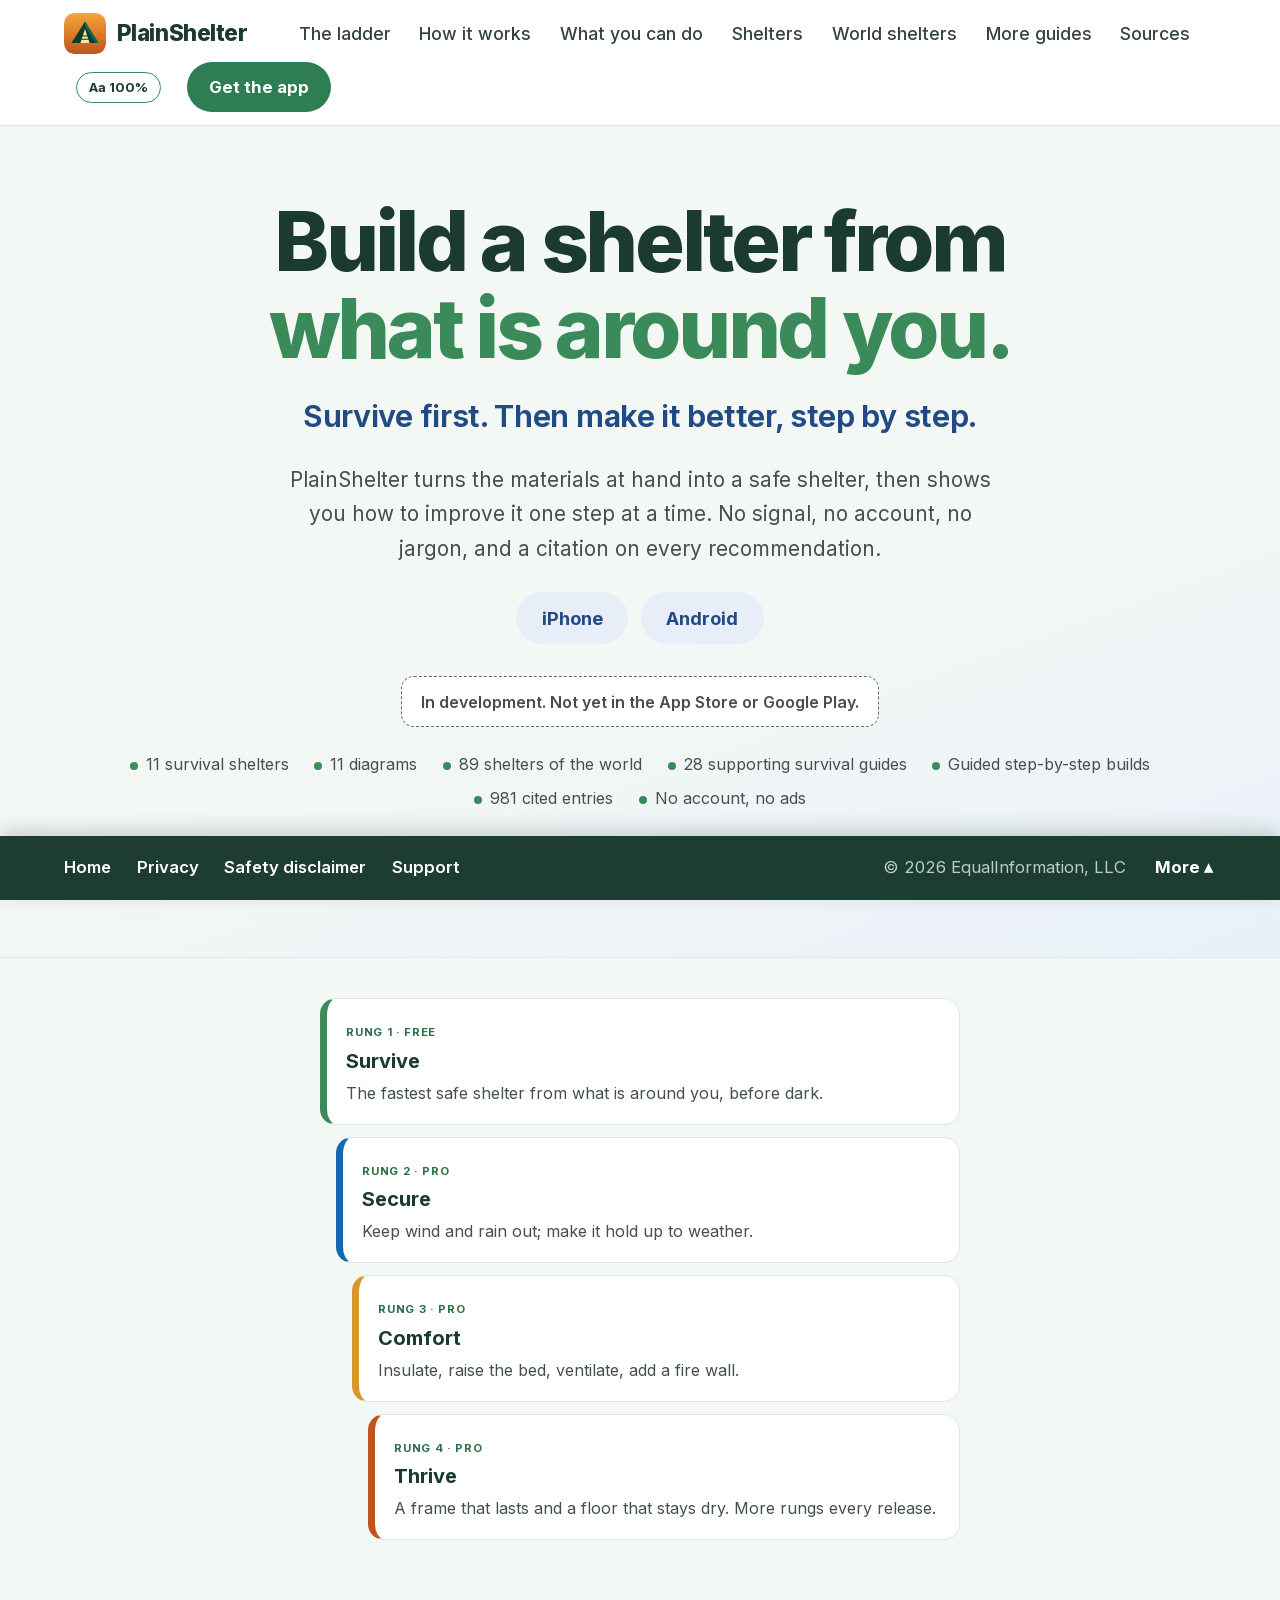
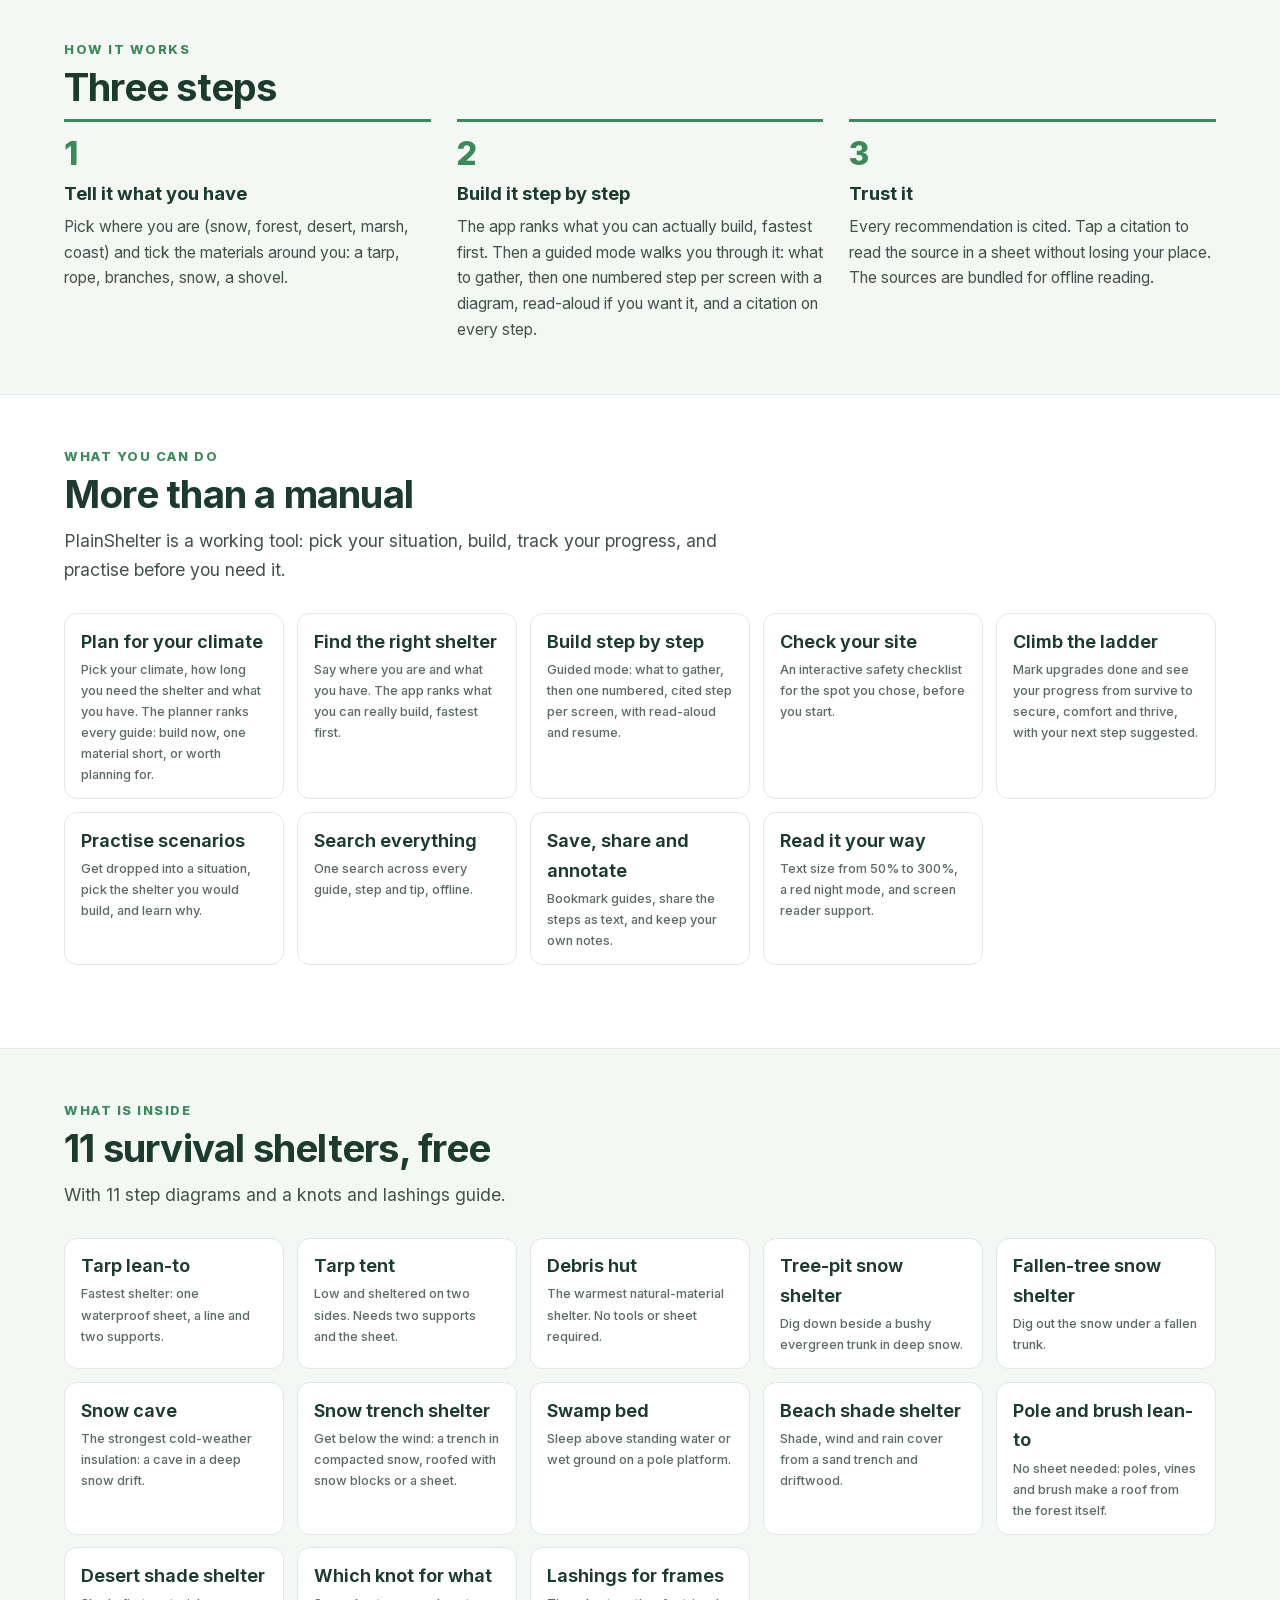
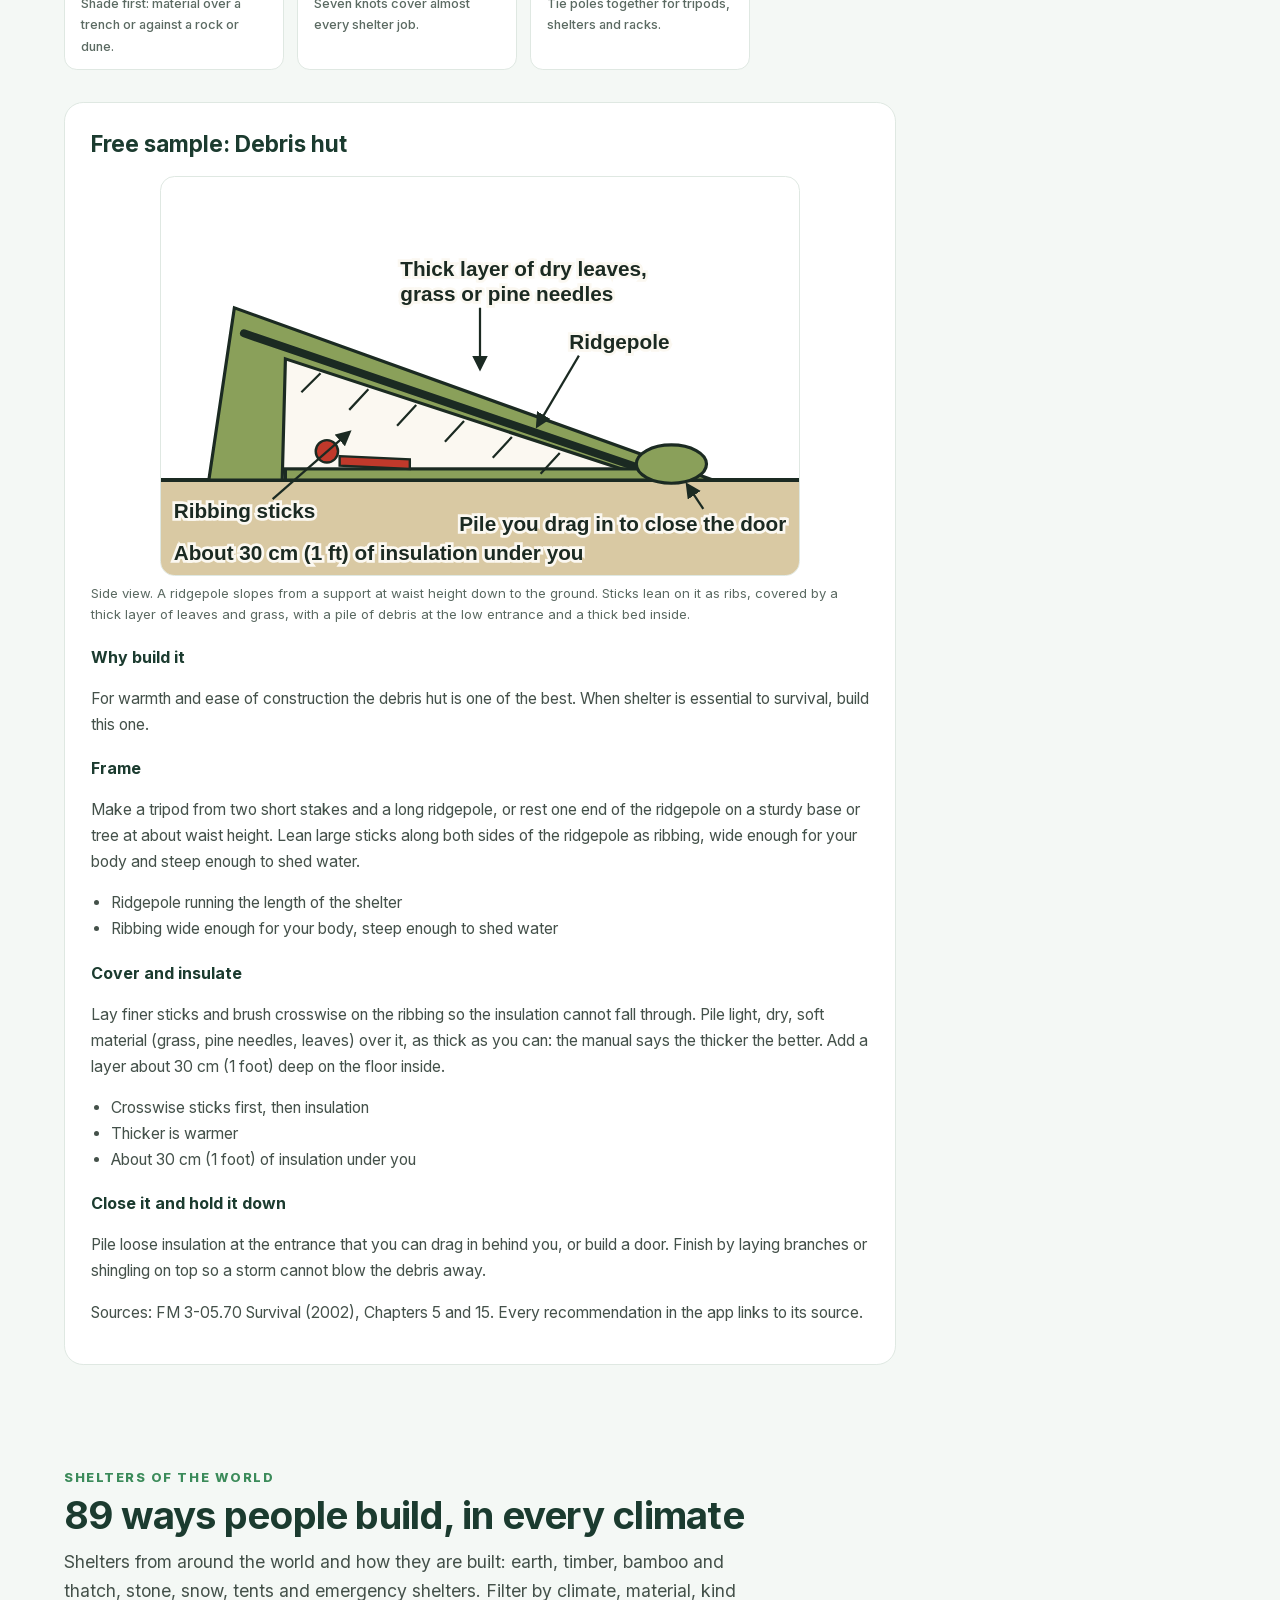
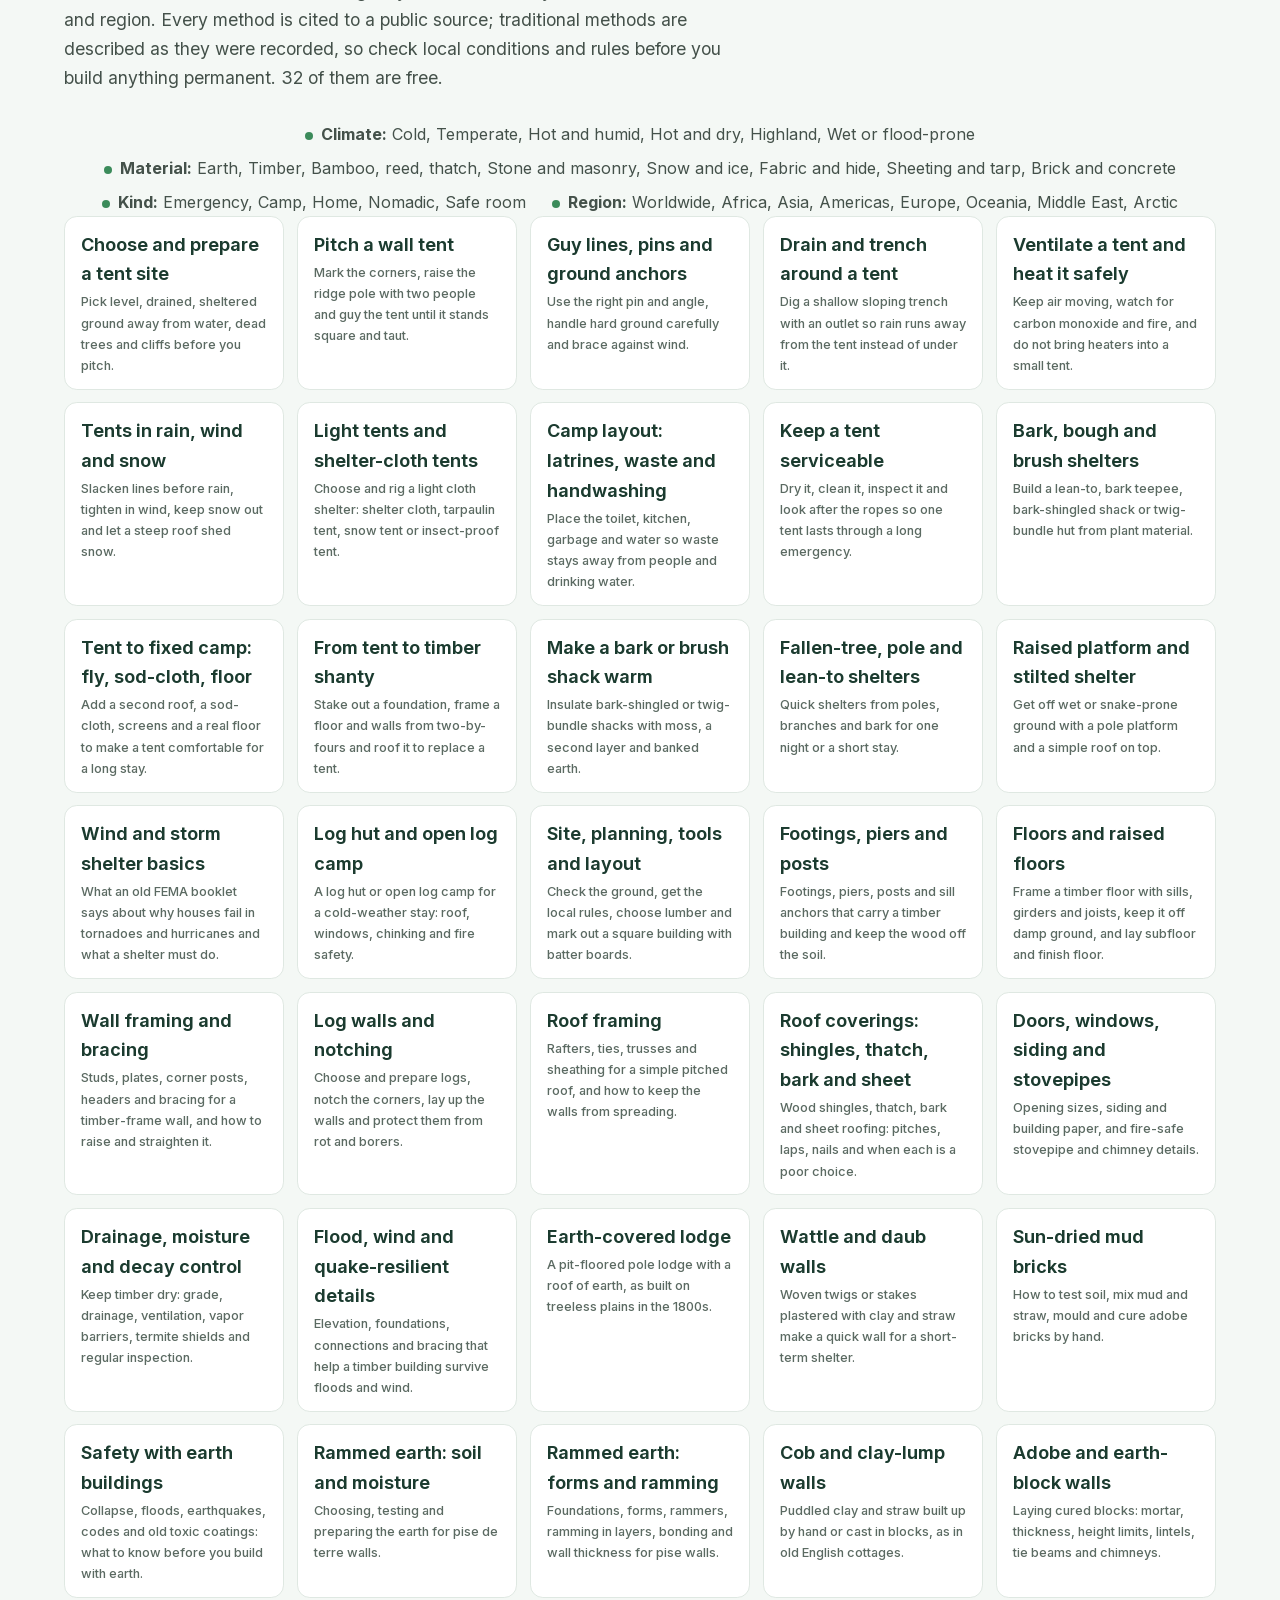
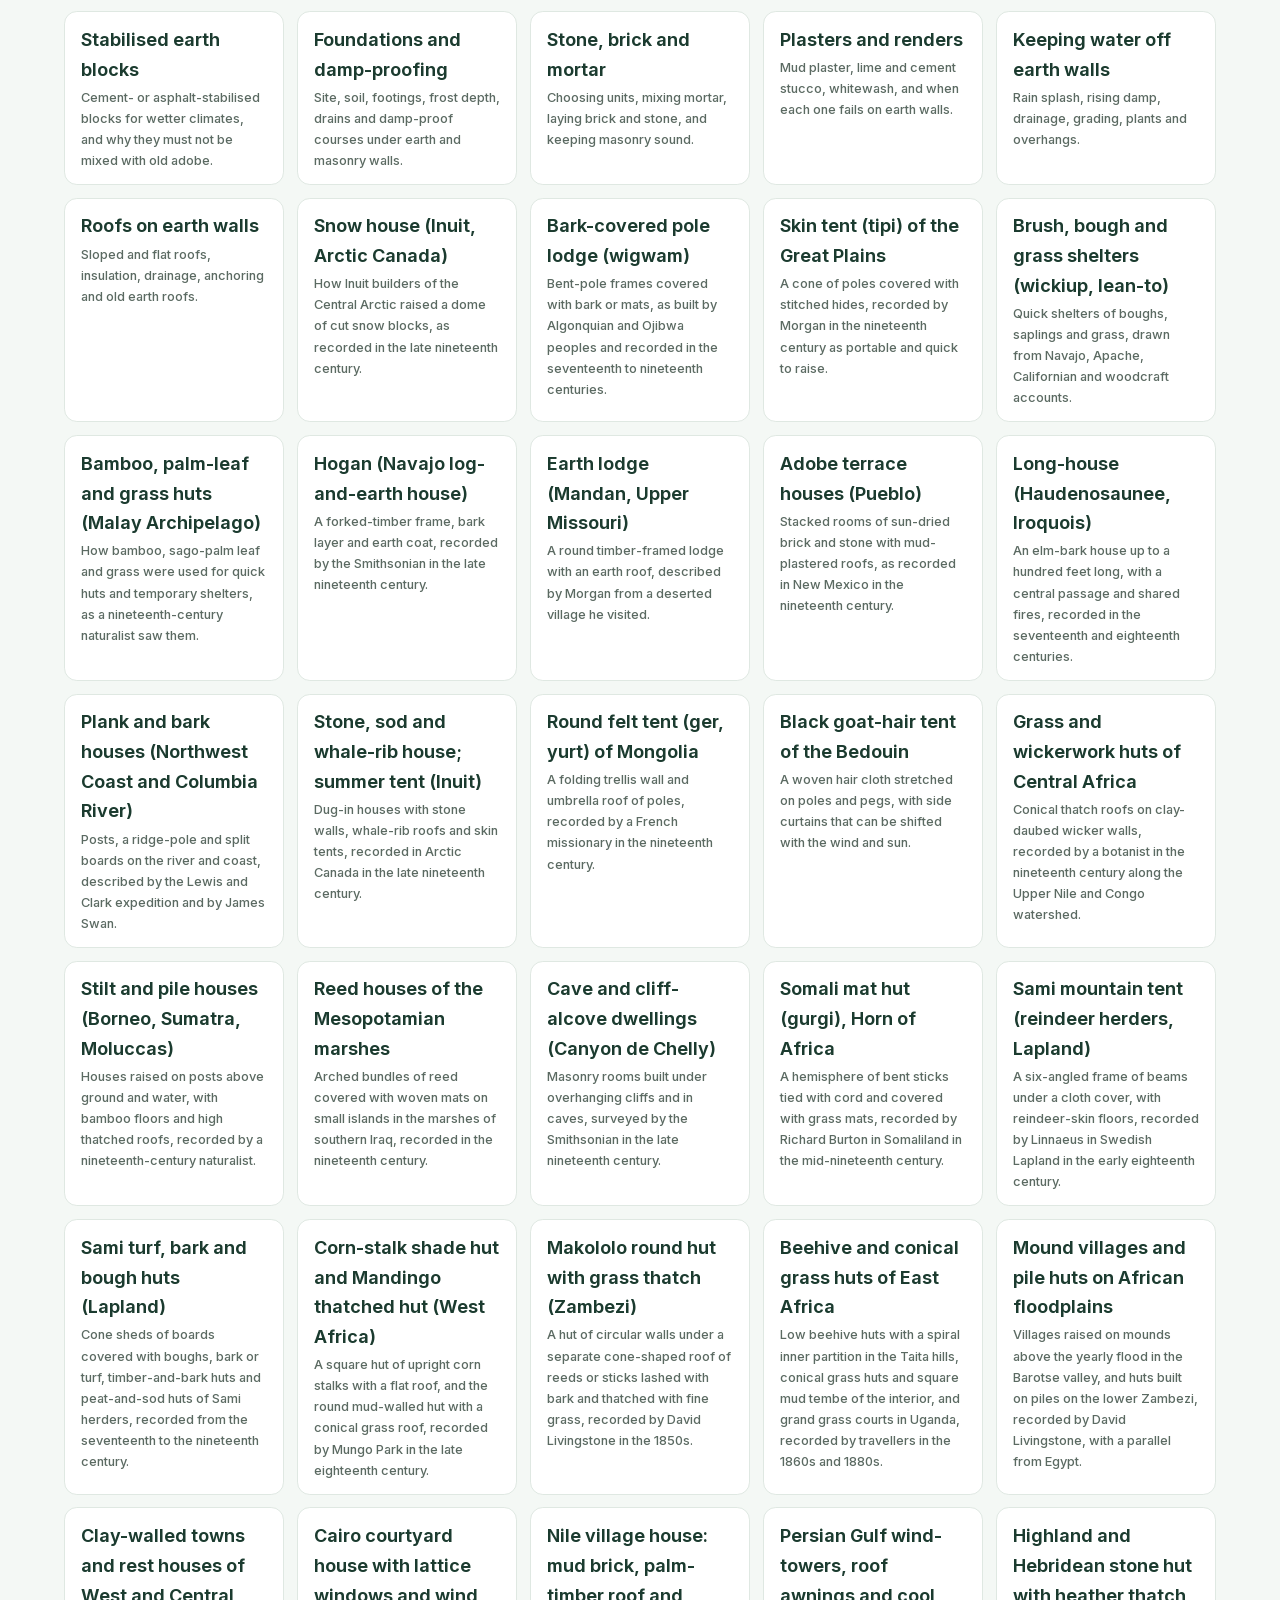
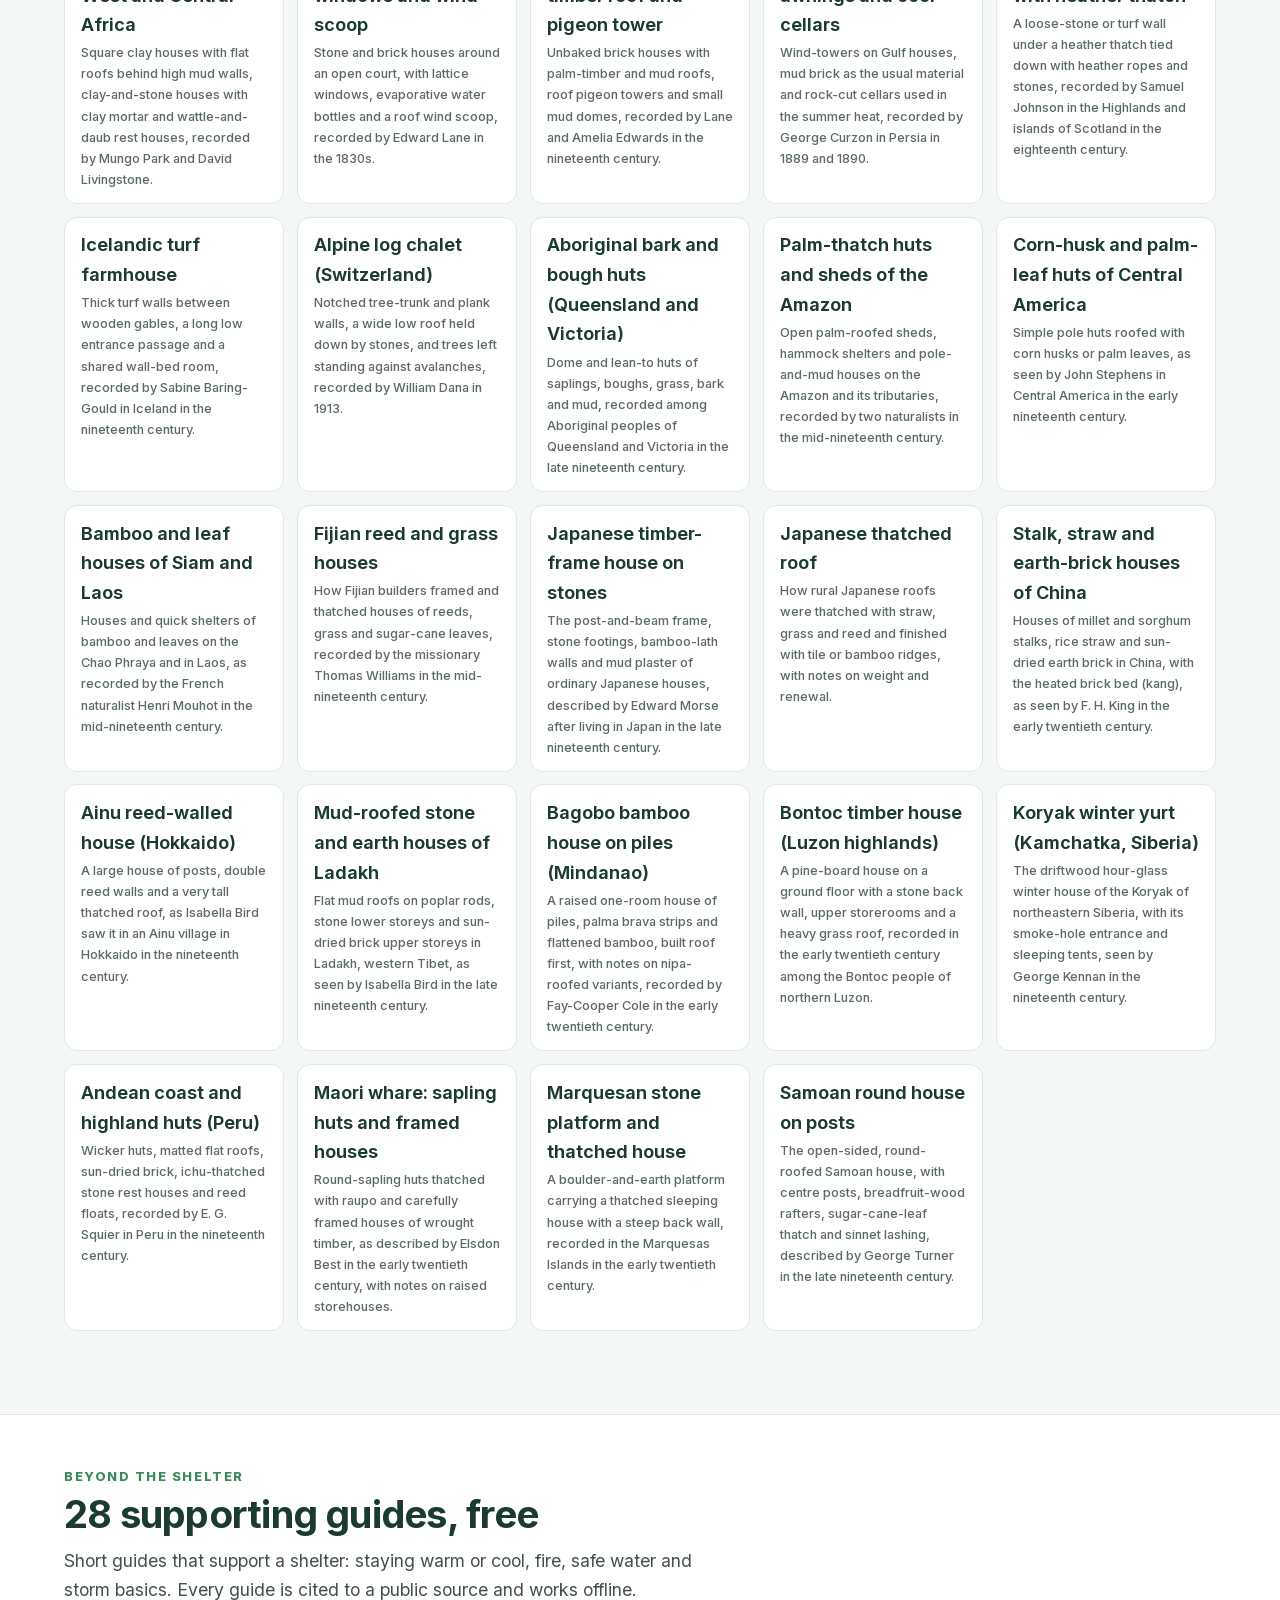
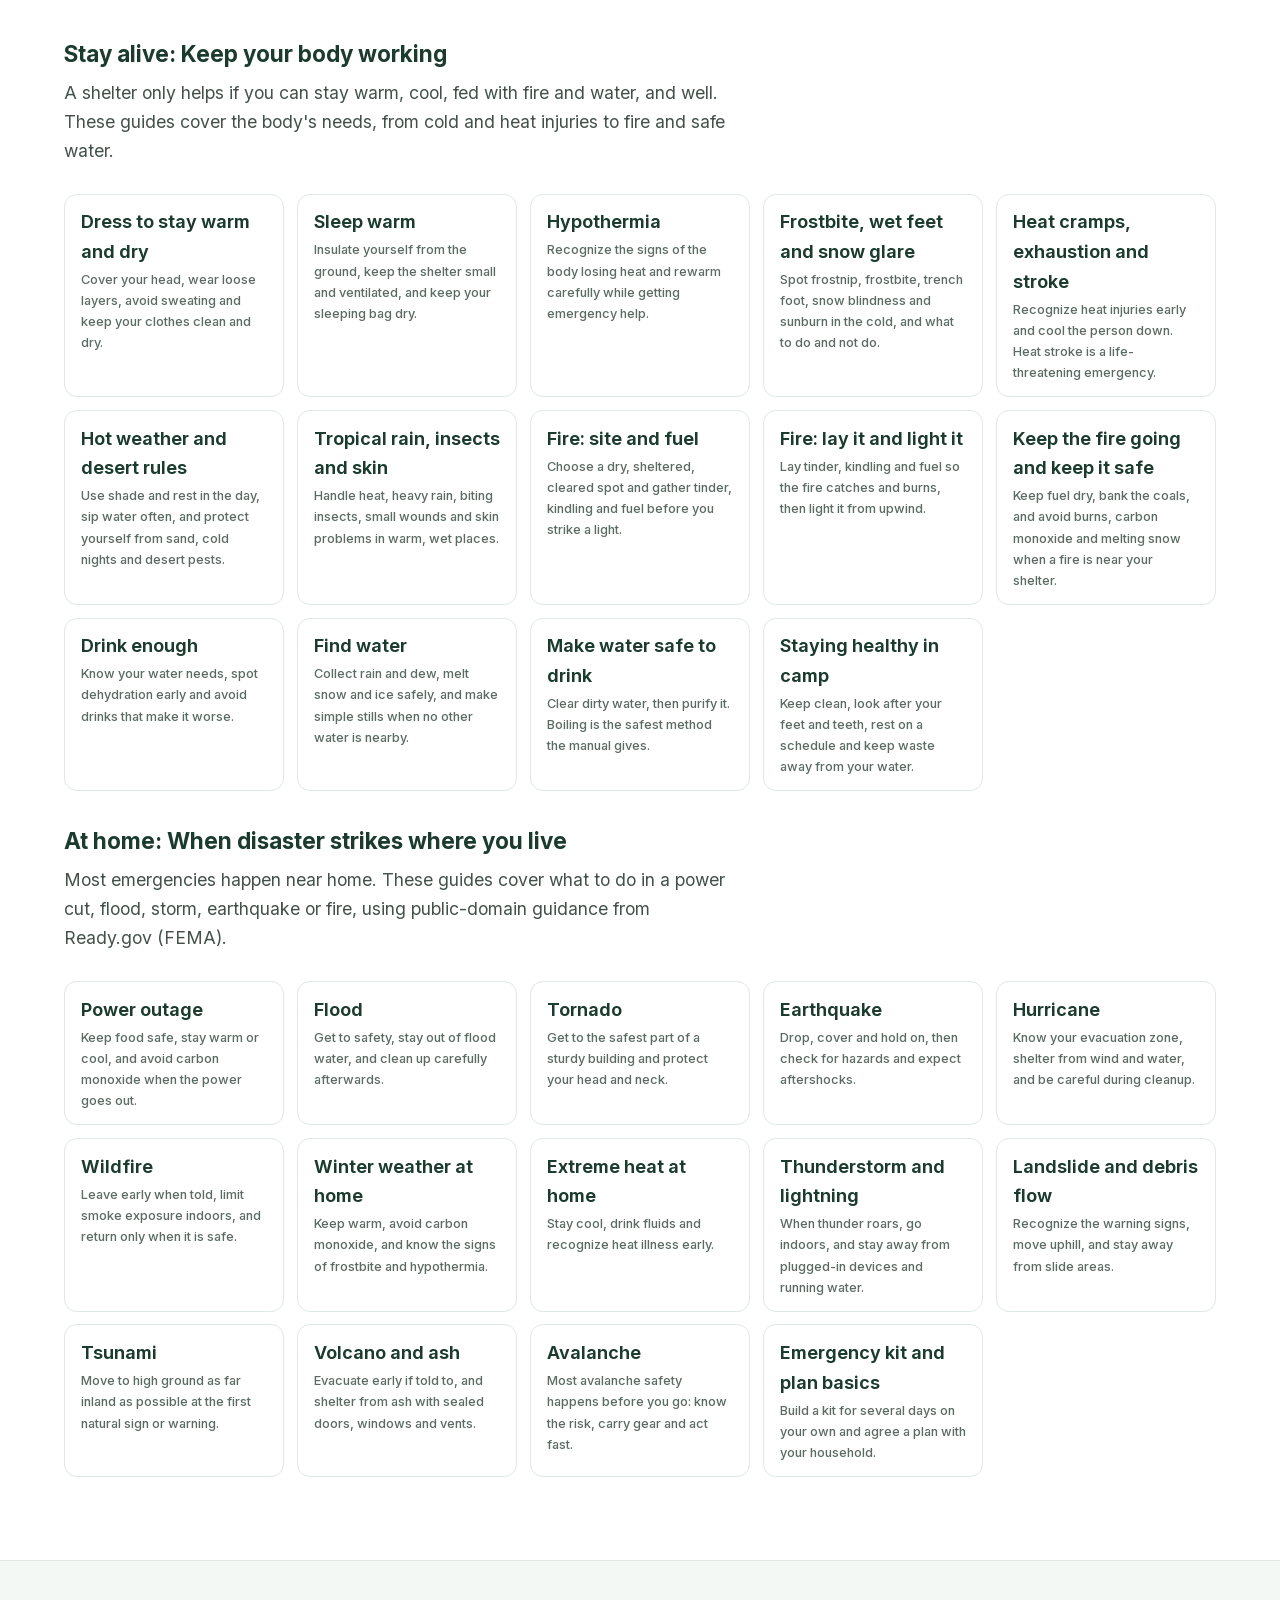
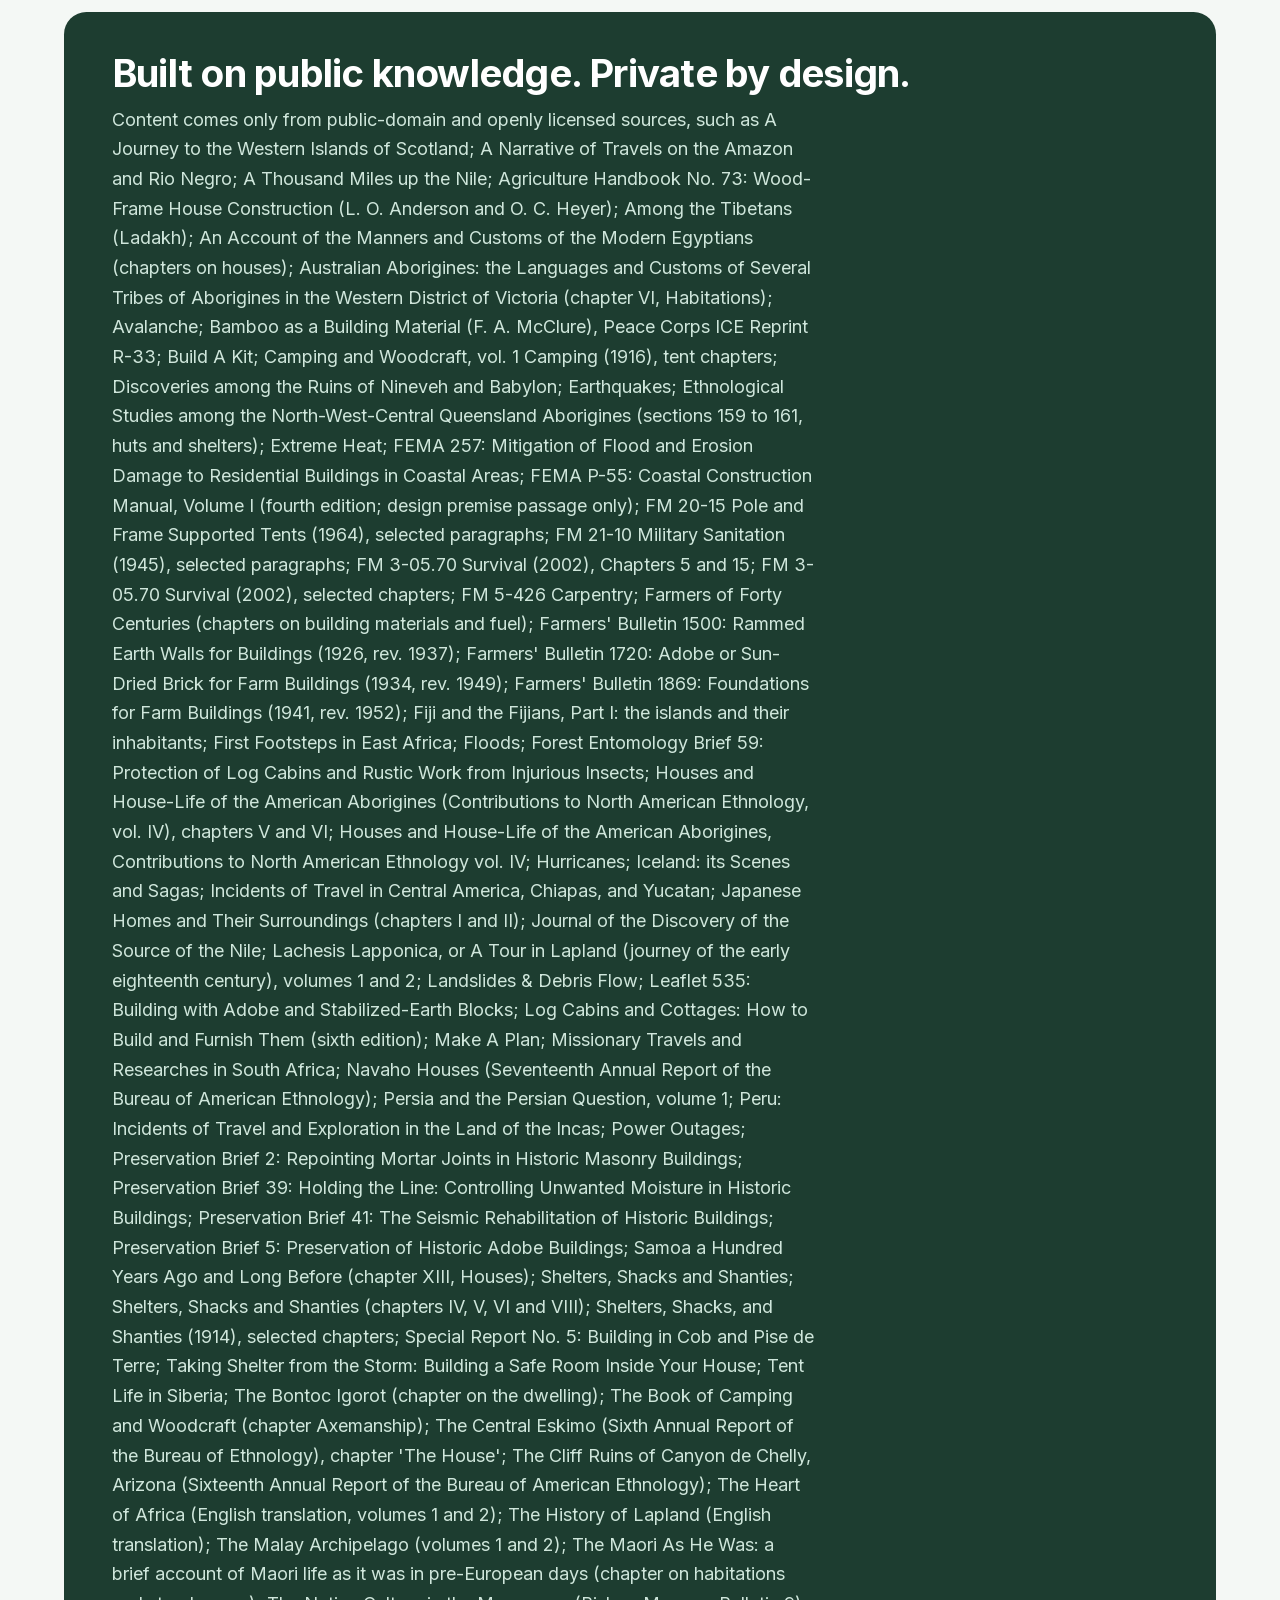
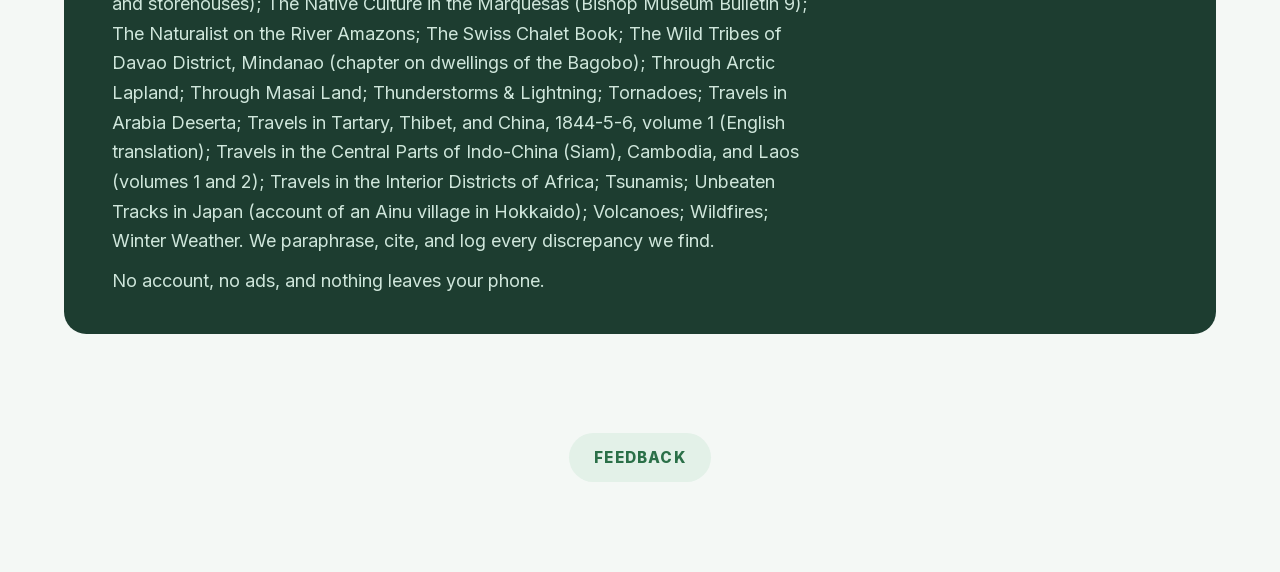
==== index.html @ 73e4dd53 "Site: 89 shelters of the world" ====
<!DOCTYPE html>
<html lang="en">
<head>
<meta charset="utf-8">
<meta name="viewport" content="width=device-width, initial-scale=1">
<title>PlainShelter - Build a shelter from what is around you</title>
<meta name="description" content="Offline shelter-building guidance for anyone, anywhere. Survive first, then upgrade step by step toward comfort. Every recommendation cited.">
<meta name="theme-color" content="#0b3d2e">
<meta property="og:title" content="PlainShelter - Build a shelter from what is around you"><meta property="og:description" content="Offline shelter-building guidance for anyone, anywhere. Survive first, then upgrade step by step toward comfort. Every recommendation cited."><meta property="og:type" content="website"><meta property="og:site_name" content="PlainShelter">
<link rel="icon" type="image/svg+xml" href="assets/favicon.svg">
<link rel="apple-touch-icon" href="assets/apple-touch-icon.png">
<link rel="stylesheet" href="assets/fonts/inter.css">
<link rel="stylesheet" href="assets/css/site.css">
<link rel="stylesheet" href="assets/css/textsize.css">
<script src="assets/textsize.js"></script>
<script type="application/ld+json">{"@context":"https://schema.org","@type":"MobileApplication","name":"PlainShelter","description":"Offline shelter-building guidance for anyone, anywhere: survive first, then upgrade toward comfort. Every recommendation cited.","applicationCategory":"ReferenceApplication","operatingSystem":"iOS, Android","offers":{"@type":"Offer","price":"0","priceCurrency":"USD","description":"Free survival content with an optional Pro subscription"},"author":{"@type":"Organization","name":"EqualInformation, LLC","url":"https://equalinformation.com"}}</script>
</head>
<body>
<header class="topbar"><div class="shell topbar-in">
  <a class="mark" href="./"><img src="assets/favicon.svg" alt="" width="34" height="34">PlainShelter</a>
  <nav class="tb-nav" aria-label="Sections"><a href="#ladder">The ladder</a><a href="#how">How it works</a><a href="#do">What you can do</a><a href="#inside">Shelters</a><a href="#world">World shelters</a><a href="#beyond">More guides</a><a href="#sources">Sources</a></nav>
  <div class="textsize"><button type="button" id="ts-open" aria-haspopup="true" aria-expanded="false" aria-label="Text size">Aa <span id="ts-pct">100%</span></button>
    <div class="ts-panel" id="ts-panel" hidden role="group" aria-label="Text size"><span class="ts-a-small" aria-hidden="true">A</span><input type="range" id="ts-range" min="50" max="300" step="5" value="100" aria-label="Text size percent"><span class="ts-a-big" aria-hidden="true">A</span>
    <div class="ts-row"><strong id="ts-now">100%</strong><button type="button" id="ts-reset">Reset to 100%</button></div></div></div>
  <a class="tb-cta" href="#get">Get the app</a>
</div></header>

<main>
<div class="hero"><section class="shell intro" id="get">
  <div>
    <h1>Build a shelter from <em>what is around you.</em></h1>
    <p class="tagline">Survive first. Then make it better, step by step.</p>
    <p class="lede">PlainShelter turns the materials at hand into a safe shelter, then shows you how to improve it one step at a time. No signal, no account, no jargon, and a citation on every recommendation.</p>
    <ul class="chips"><li>iPhone</li><li>Android</li></ul>
    <p class="soon">In development. Not yet in the App Store or Google Play.</p>
    <ul class="facts"><li>11 survival shelters</li><li>11 diagrams</li><li>89 shelters of the world</li><li>28 supporting survival guides</li><li>Guided step-by-step builds</li><li>981 cited entries</li><li>No account, no ads</li></ul>
    <p class="lede" style="margin-top:1.4rem;font-size:1rem">Every shelter points to the next upgrade, so one night of survival becomes a place to live. Survival shelters and knots are always free; PlainShelter Pro unlocks the upgrade ladder.</p>
  </div>
</section></div>
<section class="shell ladder-wrap"><aside aria-label="The ladder" id="ladder"><ol class="stairs"><li><em>Rung 1 &middot; Free</em><b>Survive</b><span>The fastest safe shelter from what is around you, before dark.</span></li><li><em>Rung 2 &middot; Pro</em><b>Secure</b><span>Keep wind and rain out; make it hold up to weather.</span></li><li><em>Rung 3 &middot; Pro</em><b>Comfort</b><span>Insulate, raise the bed, ventilate, add a fire wall.</span></li><li><em>Rung 4 &middot; Pro</em><b>Thrive</b><span>A frame that lasts and a floor that stays dry. More rungs every release.</span></li></ol></aside></section>

<section class="band" id="how"><div class="shell">
  <p class="eyebrow">How it works</p><h2>Three steps</h2>
  <ol class="how">
    <li><h3>Tell it what you have</h3><p>Pick where you are (snow, forest, desert, marsh, coast) and tick the materials around you: a tarp, rope, branches, snow, a shovel.</p></li>
    <li><h3>Build it step by step</h3><p>The app ranks what you can actually build, fastest first. Then a guided mode walks you through it: what to gather, then one numbered step per screen with a diagram, read-aloud if you want it, and a citation on every step.</p></li>
    <li><h3>Trust it</h3><p>Every recommendation is cited. Tap a citation to read the source in a sheet without losing your place. The sources are bundled for offline reading.</p></li>
  </ol>
</div></section>

<section class="band mist" id="do"><div class="shell">
  <p class="eyebrow">What you can do</p><h2>More than a manual</h2>
  <p class="sub">PlainShelter is a working tool: pick your situation, build, track your progress, and practise before you need it.</p>
  <ul class="tiles">
    <li>Plan for your climate<small>Pick your climate, how long you need the shelter and what you have. The planner ranks every guide: build now, one material short, or worth planning for.</small></li>
    <li>Find the right shelter<small>Say where you are and what you have. The app ranks what you can really build, fastest first.</small></li>
    <li>Build step by step<small>Guided mode: what to gather, then one numbered, cited step per screen, with read-aloud and resume.</small></li>
    <li>Check your site<small>An interactive safety checklist for the spot you chose, before you start.</small></li>
    <li>Climb the ladder<small>Mark upgrades done and see your progress from survive to secure, comfort and thrive, with your next step suggested.</small></li>
    <li>Practise scenarios<small>Get dropped into a situation, pick the shelter you would build, and learn why.</small></li>
    <li>Search everything<small>One search across every guide, step and tip, offline.</small></li>
    <li>Save, share and annotate<small>Bookmark guides, share the steps as text, and keep your own notes.</small></li>
    <li>Read it your way<small>Text size from 50% to 300%, a red night mode, and screen reader support.</small></li>
  </ul>
</div></section>

<section class="band" id="inside"><div class="shell">
  <p class="eyebrow">What is inside</p><h2>11 survival shelters, free</h2>
  <p class="sub">With 11 step diagrams and a knots and lashings guide.</p>
  <ul class="tiles"><li>Tarp lean-to<small>Fastest shelter: one waterproof sheet, a line and two supports.</small></li><li>Tarp tent<small>Low and sheltered on two sides. Needs two supports and the sheet.</small></li><li>Debris hut<small>The warmest natural-material shelter. No tools or sheet required.</small></li><li>Tree-pit snow shelter<small>Dig down beside a bushy evergreen trunk in deep snow.</small></li><li>Fallen-tree snow shelter<small>Dig out the snow under a fallen trunk.</small></li><li>Snow cave<small>The strongest cold-weather insulation: a cave in a deep snow drift.</small></li><li>Snow trench shelter<small>Get below the wind: a trench in compacted snow, roofed with snow blocks or a sheet.</small></li><li>Swamp bed<small>Sleep above standing water or wet ground on a pole platform.</small></li><li>Beach shade shelter<small>Shade, wind and rain cover from a sand trench and driftwood.</small></li><li>Pole and brush lean-to<small>No sheet needed: poles, vines and brush make a roof from the forest itself.</small></li><li>Desert shade shelter<small>Shade first: material over a trench or against a rock or dune.</small></li><li>Which knot for what<small>Seven knots cover almost every shelter job.</small></li><li>Lashings for frames<small>Tie poles together for tripods, shelters and racks.</small></li></ul>
  <div class="sample">
    <h3>Free sample: Debris hut</h3>
    <figure class="diagram"><svg xmlns="http://www.w3.org/2000/svg" viewBox="0 0 400 250" role="img" aria-label="Debris hut" width="100%"><style>
.l{stroke:var(--ink,#17231b);stroke-width:2.6;fill:none;stroke-linecap:round;stroke-linejoin:round}
.th{stroke:var(--ink,#17231b);stroke-width:5;fill:none;stroke-linecap:round}
.g{fill:var(--ground,#d9c9a3)} .s{fill:var(--snow,#eef3f7);stroke:var(--ink,#17231b);stroke-width:2}
.t{fill:var(--tarp,#e8b04a);stroke:var(--ink,#17231b);stroke-width:2.4}
.d{fill:var(--debris,#8aa05a);stroke:var(--ink,#17231b);stroke-width:2}
.w{fill:var(--water,#9cc7e0)} .bg{fill:var(--bg,#fbf8f1);stroke:var(--ink,#17231b);stroke-width:2}
.p{fill:var(--accent,#c0392b);stroke:var(--ink,#17231b);stroke-width:1.5}
.wd{fill:var(--wood,#8a6a43);stroke:var(--ink,#17231b);stroke-width:2}
.k{stroke:var(--ink,#17231b);stroke-width:1.4;fill:none}
.dash{stroke-dasharray:6 5}
text{font:600 13px -apple-system,Roboto,Helvetica,Arial,sans-serif;fill:var(--ink,#17231b);paint-order:stroke;stroke:var(--bg,#fbf8f1);stroke-width:3.5px}
.big{font-size:14px}
</style>
<defs><marker id="ah" viewBox="0 0 10 10" refX="8" refY="5" markerWidth="7" markerHeight="7" orient="auto-start-reverse"><path d="M0 0L10 5L0 10z" fill="var(--ink,#17231b)"/></marker></defs><rect class="g" x="0" y="190" width="400" height="60"/><line class="l" x1="0" y1="190" x2="400" y2="190"/><polygon class="d" points="30,190 46,82 346,190"/><polygon class="bg" points="76,190 78,114 310,190"/><path class="th" d="M52 98 L322 190"/><rect class="d" x="78" y="183" width="228" height="7"/><g class="k"><path d="M100 123 L88 135 M130 133 L118 146 M160 143 L148 156 M190 153 L178 166 M220 163 L208 176 M250 173 L238 186"/></g><circle class="p" cx="104" cy="172" r="7"/><path class="p" d="M112 175 L156.0 177 L156.0 183 L112 181 Z"/><ellipse class="d" cx="320" cy="180" rx="22" ry="12"/><text x="150" y="62" text-anchor="start" class="">Thick layer of dry leaves,</text><text x="150" y="78" text-anchor="start" class="">grass or pine needles</text><line class="k" x1="200" y1="82" x2="200" y2="120" marker-end="url(#ah)"/><text x="256" y="108" text-anchor="start" class="">Ridgepole</text><line class="k" x1="262" y1="112" x2="236" y2="156" marker-end="url(#ah)"/><text x="8" y="214" text-anchor="start" class="">Ribbing sticks</text><line class="k" x1="70" y1="202" x2="118" y2="160" marker-end="url(#ah)"/><text x="392" y="222" text-anchor="end" class="">Pile you drag in to close the door</text><line class="k" x1="340" y1="208" x2="330" y2="193" marker-end="url(#ah)"/><text x="8" y="240" text-anchor="start" class="">About 30 cm (1 ft) of insulation under you</text></svg>
<figcaption>Side view. A ridgepole slopes from a support at waist height down to the ground. Sticks lean on it as ribs, covered by a thick layer of leaves and grass, with a pile of debris at the low entrance and a thick bed inside.</figcaption></figure>
    <h4>Why build it</h4><p>For warmth and ease of construction the debris hut is one of the best. When shelter is essential to survival, build this one.</p><h4>Frame</h4><p>Make a tripod from two short stakes and a long ridgepole, or rest one end of the ridgepole on a sturdy base or tree at about waist height. Lean large sticks along both sides of the ridgepole as ribbing, wide enough for your body and steep enough to shed water.</p><ul><li>Ridgepole running the length of the shelter</li><li>Ribbing wide enough for your body, steep enough to shed water</li></ul><h4>Cover and insulate</h4><p>Lay finer sticks and brush crosswise on the ribbing so the insulation cannot fall through. Pile light, dry, soft material (grass, pine needles, leaves) over it, as thick as you can: the manual says the thicker the better. Add a layer about 30 cm (1 foot) deep on the floor inside.</p><ul><li>Crosswise sticks first, then insulation</li><li>Thicker is warmer</li><li>About 30 cm (1 foot) of insulation under you</li></ul><h4>Close it and hold it down</h4><p>Pile loose insulation at the entrance that you can drag in behind you, or build a door. Finish by laying branches or shingling on top so a storm cannot blow the debris away.</p><p class="cite">Sources: FM 3-05.70 Survival (2002), Chapters 5 and 15. Every recommendation in the app links to its source.</p>
  </div>
</div></section>

<section class="band" id="world"><div class="shell">
  <p class="eyebrow">Shelters of the world</p><h2>89 ways people build, in every climate</h2>
  <p class="sub">Shelters from around the world and how they are built: earth, timber, bamboo and thatch, stone, snow, tents and emergency shelters. Filter by climate, material, kind and region. Every method is cited to a public source; traditional methods are described as they were recorded, so check local conditions and rules before you build anything permanent. 32 of them are free.</p>
  <ul class="facts"><li><b>Climate:</b> Cold, Temperate, Hot and humid, Hot and dry, Highland, Wet or flood-prone</li><li><b>Material:</b> Earth, Timber, Bamboo, reed, thatch, Stone and masonry, Snow and ice, Fabric and hide, Sheeting and tarp, Brick and concrete</li><li><b>Kind:</b> Emergency, Camp, Home, Nomadic, Safe room</li><li><b>Region:</b> Worldwide, Africa, Asia, Americas, Europe, Oceania, Middle East, Arctic</li></ul>
  <ul class="tiles"><li>Choose and prepare a tent site<small>Pick level, drained, sheltered ground away from water, dead trees and cliffs before you pitch.</small></li><li>Pitch a wall tent<small>Mark the corners, raise the ridge pole with two people and guy the tent until it stands square and taut.</small></li><li>Guy lines, pins and ground anchors<small>Use the right pin and angle, handle hard ground carefully and brace against wind.</small></li><li>Drain and trench around a tent<small>Dig a shallow sloping trench with an outlet so rain runs away from the tent instead of under it.</small></li><li>Ventilate a tent and heat it safely<small>Keep air moving, watch for carbon monoxide and fire, and do not bring heaters into a small tent.</small></li><li>Tents in rain, wind and snow<small>Slacken lines before rain, tighten in wind, keep snow out and let a steep roof shed snow.</small></li><li>Light tents and shelter-cloth tents<small>Choose and rig a light cloth shelter: shelter cloth, tarpaulin tent, snow tent or insect-proof tent.</small></li><li>Camp layout: latrines, waste and handwashing<small>Place the toilet, kitchen, garbage and water so waste stays away from people and drinking water.</small></li><li>Keep a tent serviceable<small>Dry it, clean it, inspect it and look after the ropes so one tent lasts through a long emergency.</small></li><li>Bark, bough and brush shelters<small>Build a lean-to, bark teepee, bark-shingled shack or twig-bundle hut from plant material.</small></li><li>Tent to fixed camp: fly, sod-cloth, floor<small>Add a second roof, a sod-cloth, screens and a real floor to make a tent comfortable for a long stay.</small></li><li>From tent to timber shanty<small>Stake out a foundation, frame a floor and walls from two-by-fours and roof it to replace a tent.</small></li><li>Make a bark or brush shack warm<small>Insulate bark-shingled or twig-bundle shacks with moss, a second layer and banked earth.</small></li><li>Fallen-tree, pole and lean-to shelters<small>Quick shelters from poles, branches and bark for one night or a short stay.</small></li><li>Raised platform and stilted shelter<small>Get off wet or snake-prone ground with a pole platform and a simple roof on top.</small></li><li>Wind and storm shelter basics<small>What an old FEMA booklet says about why houses fail in tornadoes and hurricanes and what a shelter must do.</small></li><li>Log hut and open log camp<small>A log hut or open log camp for a cold-weather stay: roof, windows, chinking and fire safety.</small></li><li>Site, planning, tools and layout<small>Check the ground, get the local rules, choose lumber and mark out a square building with batter boards.</small></li><li>Footings, piers and posts<small>Footings, piers, posts and sill anchors that carry a timber building and keep the wood off the soil.</small></li><li>Floors and raised floors<small>Frame a timber floor with sills, girders and joists, keep it off damp ground, and lay subfloor and finish floor.</small></li><li>Wall framing and bracing<small>Studs, plates, corner posts, headers and bracing for a timber-frame wall, and how to raise and straighten it.</small></li><li>Log walls and notching<small>Choose and prepare logs, notch the corners, lay up the walls and protect them from rot and borers.</small></li><li>Roof framing<small>Rafters, ties, trusses and sheathing for a simple pitched roof, and how to keep the walls from spreading.</small></li><li>Roof coverings: shingles, thatch, bark and sheet<small>Wood shingles, thatch, bark and sheet roofing: pitches, laps, nails and when each is a poor choice.</small></li><li>Doors, windows, siding and stovepipes<small>Opening sizes, siding and building paper, and fire-safe stovepipe and chimney details.</small></li><li>Drainage, moisture and decay control<small>Keep timber dry: grade, drainage, ventilation, vapor barriers, termite shields and regular inspection.</small></li><li>Flood, wind and quake-resilient details<small>Elevation, foundations, connections and bracing that help a timber building survive floods and wind.</small></li><li>Earth-covered lodge<small>A pit-floored pole lodge with a roof of earth, as built on treeless plains in the 1800s.</small></li><li>Wattle and daub walls<small>Woven twigs or stakes plastered with clay and straw make a quick wall for a short-term shelter.</small></li><li>Sun-dried mud bricks<small>How to test soil, mix mud and straw, mould and cure adobe bricks by hand.</small></li><li>Safety with earth buildings<small>Collapse, floods, earthquakes, codes and old toxic coatings: what to know before you build with earth.</small></li><li>Rammed earth: soil and moisture<small>Choosing, testing and preparing the earth for pise de terre walls.</small></li><li>Rammed earth: forms and ramming<small>Foundations, forms, rammers, ramming in layers, bonding and wall thickness for pise walls.</small></li><li>Cob and clay-lump walls<small>Puddled clay and straw built up by hand or cast in blocks, as in old English cottages.</small></li><li>Adobe and earth-block walls<small>Laying cured blocks: mortar, thickness, height limits, lintels, tie beams and chimneys.</small></li><li>Stabilised earth blocks<small>Cement- or asphalt-stabilised blocks for wetter climates, and why they must not be mixed with old adobe.</small></li><li>Foundations and damp-proofing<small>Site, soil, footings, frost depth, drains and damp-proof courses under earth and masonry walls.</small></li><li>Stone, brick and mortar<small>Choosing units, mixing mortar, laying brick and stone, and keeping masonry sound.</small></li><li>Plasters and renders<small>Mud plaster, lime and cement stucco, whitewash, and when each one fails on earth walls.</small></li><li>Keeping water off earth walls<small>Rain splash, rising damp, drainage, grading, plants and overhangs.</small></li><li>Roofs on earth walls<small>Sloped and flat roofs, insulation, drainage, anchoring and old earth roofs.</small></li><li>Snow house (Inuit, Arctic Canada)<small>How Inuit builders of the Central Arctic raised a dome of cut snow blocks, as recorded in the late nineteenth century.</small></li><li>Bark-covered pole lodge (wigwam)<small>Bent-pole frames covered with bark or mats, as built by Algonquian and Ojibwa peoples and recorded in the seventeenth to nineteenth centuries.</small></li><li>Skin tent (tipi) of the Great Plains<small>A cone of poles covered with stitched hides, recorded by Morgan in the nineteenth century as portable and quick to raise.</small></li><li>Brush, bough and grass shelters (wickiup, lean-to)<small>Quick shelters of boughs, saplings and grass, drawn from Navajo, Apache, Californian and woodcraft accounts.</small></li><li>Bamboo, palm-leaf and grass huts (Malay Archipelago)<small>How bamboo, sago-palm leaf and grass were used for quick huts and temporary shelters, as a nineteenth-century naturalist saw them.</small></li><li>Hogan (Navajo log-and-earth house)<small>A forked-timber frame, bark layer and earth coat, recorded by the Smithsonian in the late nineteenth century.</small></li><li>Earth lodge (Mandan, Upper Missouri)<small>A round timber-framed lodge with an earth roof, described by Morgan from a deserted village he visited.</small></li><li>Adobe terrace houses (Pueblo)<small>Stacked rooms of sun-dried brick and stone with mud-plastered roofs, as recorded in New Mexico in the nineteenth century.</small></li><li>Long-house (Haudenosaunee, Iroquois)<small>An elm-bark house up to a hundred feet long, with a central passage and shared fires, recorded in the seventeenth and eighteenth centuries.</small></li><li>Plank and bark houses (Northwest Coast and Columbia River)<small>Posts, a ridge-pole and split boards on the river and coast, described by the Lewis and Clark expedition and by James Swan.</small></li><li>Stone, sod and whale-rib house; summer tent (Inuit)<small>Dug-in houses with stone walls, whale-rib roofs and skin tents, recorded in Arctic Canada in the late nineteenth century.</small></li><li>Round felt tent (ger, yurt) of Mongolia<small>A folding trellis wall and umbrella roof of poles, recorded by a French missionary in the nineteenth century.</small></li><li>Black goat-hair tent of the Bedouin<small>A woven hair cloth stretched on poles and pegs, with side curtains that can be shifted with the wind and sun.</small></li><li>Grass and wickerwork huts of Central Africa<small>Conical thatch roofs on clay-daubed wicker walls, recorded by a botanist in the nineteenth century along the Upper Nile and Congo watershed.</small></li><li>Stilt and pile houses (Borneo, Sumatra, Moluccas)<small>Houses raised on posts above ground and water, with bamboo floors and high thatched roofs, recorded by a nineteenth-century naturalist.</small></li><li>Reed houses of the Mesopotamian marshes<small>Arched bundles of reed covered with woven mats on small islands in the marshes of southern Iraq, recorded in the nineteenth century.</small></li><li>Cave and cliff-alcove dwellings (Canyon de Chelly)<small>Masonry rooms built under overhanging cliffs and in caves, surveyed by the Smithsonian in the late nineteenth century.</small></li><li>Somali mat hut (gurgi), Horn of Africa<small>A hemisphere of bent sticks tied with cord and covered with grass mats, recorded by Richard Burton in Somaliland in the mid-nineteenth century.</small></li><li>Sami mountain tent (reindeer herders, Lapland)<small>A six-angled frame of beams under a cloth cover, with reindeer-skin floors, recorded by Linnaeus in Swedish Lapland in the early eighteenth century.</small></li><li>Sami turf, bark and bough huts (Lapland)<small>Cone sheds of boards covered with boughs, bark or turf, timber-and-bark huts and peat-and-sod huts of Sami herders, recorded from the seventeenth to the nineteenth century.</small></li><li>Corn-stalk shade hut and Mandingo thatched hut (West Africa)<small>A square hut of upright corn stalks with a flat roof, and the round mud-walled hut with a conical grass roof, recorded by Mungo Park in the late eighteenth century.</small></li><li>Makololo round hut with grass thatch (Zambezi)<small>A hut of circular walls under a separate cone-shaped roof of reeds or sticks lashed with bark and thatched with fine grass, recorded by David Livingstone in the 1850s.</small></li><li>Beehive and conical grass huts of East Africa<small>Low beehive huts with a spiral inner partition in the Taita hills, conical grass huts and square mud tembe of the interior, and grand grass courts in Uganda, recorded by travellers in the 1860s and 1880s.</small></li><li>Mound villages and pile huts on African floodplains<small>Villages raised on mounds above the yearly flood in the Barotse valley, and huts built on piles on the lower Zambezi, recorded by David Livingstone, with a parallel from Egypt.</small></li><li>Clay-walled towns and rest houses of West and Central Africa<small>Square clay houses with flat roofs behind high mud walls, clay-and-stone houses with clay mortar and wattle-and-daub rest houses, recorded by Mungo Park and David Livingstone.</small></li><li>Cairo courtyard house with lattice windows and wind scoop<small>Stone and brick houses around an open court, with lattice windows, evaporative water bottles and a roof wind scoop, recorded by Edward Lane in the 1830s.</small></li><li>Nile village house: mud brick, palm-timber roof and pigeon tower<small>Unbaked brick houses with palm-timber and mud roofs, roof pigeon towers and small mud domes, recorded by Lane and Amelia Edwards in the nineteenth century.</small></li><li>Persian Gulf wind-towers, roof awnings and cool cellars<small>Wind-towers on Gulf houses, mud brick as the usual material and rock-cut cellars used in the summer heat, recorded by George Curzon in Persia in 1889 and 1890.</small></li><li>Highland and Hebridean stone hut with heather thatch<small>A loose-stone or turf wall under a heather thatch tied down with heather ropes and stones, recorded by Samuel Johnson in the Highlands and islands of Scotland in the eighteenth century.</small></li><li>Icelandic turf farmhouse<small>Thick turf walls between wooden gables, a long low entrance passage and a shared wall-bed room, recorded by Sabine Baring-Gould in Iceland in the nineteenth century.</small></li><li>Alpine log chalet (Switzerland)<small>Notched tree-trunk and plank walls, a wide low roof held down by stones, and trees left standing against avalanches, recorded by William Dana in 1913.</small></li><li>Aboriginal bark and bough huts (Queensland and Victoria)<small>Dome and lean-to huts of saplings, boughs, grass, bark and mud, recorded among Aboriginal peoples of Queensland and Victoria in the late nineteenth century.</small></li><li>Palm-thatch huts and sheds of the Amazon<small>Open palm-roofed sheds, hammock shelters and pole-and-mud houses on the Amazon and its tributaries, recorded by two naturalists in the mid-nineteenth century.</small></li><li>Corn-husk and palm-leaf huts of Central America<small>Simple pole huts roofed with corn husks or palm leaves, as seen by John Stephens in Central America in the early nineteenth century.</small></li><li>Bamboo and leaf houses of Siam and Laos<small>Houses and quick shelters of bamboo and leaves on the Chao Phraya and in Laos, as recorded by the French naturalist Henri Mouhot in the mid-nineteenth century.</small></li><li>Fijian reed and grass houses<small>How Fijian builders framed and thatched houses of reeds, grass and sugar-cane leaves, recorded by the missionary Thomas Williams in the mid-nineteenth century.</small></li><li>Japanese timber-frame house on stones<small>The post-and-beam frame, stone footings, bamboo-lath walls and mud plaster of ordinary Japanese houses, described by Edward Morse after living in Japan in the late nineteenth century.</small></li><li>Japanese thatched roof<small>How rural Japanese roofs were thatched with straw, grass and reed and finished with tile or bamboo ridges, with notes on weight and renewal.</small></li><li>Stalk, straw and earth-brick houses of China<small>Houses of millet and sorghum stalks, rice straw and sun-dried earth brick in China, with the heated brick bed (kang), as seen by F. H. King in the early twentieth century.</small></li><li>Ainu reed-walled house (Hokkaido)<small>A large house of posts, double reed walls and a very tall thatched roof, as Isabella Bird saw it in an Ainu village in Hokkaido in the nineteenth century.</small></li><li>Mud-roofed stone and earth houses of Ladakh<small>Flat mud roofs on poplar rods, stone lower storeys and sun-dried brick upper storeys in Ladakh, western Tibet, as seen by Isabella Bird in the late nineteenth century.</small></li><li>Bagobo bamboo house on piles (Mindanao)<small>A raised one-room house of piles, palma brava strips and flattened bamboo, built roof first, with notes on nipa-roofed variants, recorded by Fay-Cooper Cole in the early twentieth century.</small></li><li>Bontoc timber house (Luzon highlands)<small>A pine-board house on a ground floor with a stone back wall, upper storerooms and a heavy grass roof, recorded in the early twentieth century among the Bontoc people of northern Luzon.</small></li><li>Koryak winter yurt (Kamchatka, Siberia)<small>The driftwood hour-glass winter house of the Koryak of northeastern Siberia, with its smoke-hole entrance and sleeping tents, seen by George Kennan in the nineteenth century.</small></li><li>Andean coast and highland huts (Peru)<small>Wicker huts, matted flat roofs, sun-dried brick, ichu-thatched stone rest houses and reed floats, recorded by E. G. Squier in Peru in the nineteenth century.</small></li><li>Maori whare: sapling huts and framed houses<small>Round-sapling huts thatched with raupo and carefully framed houses of wrought timber, as described by Elsdon Best in the early twentieth century, with notes on raised storehouses.</small></li><li>Marquesan stone platform and thatched house<small>A boulder-and-earth platform carrying a thatched sleeping house with a steep back wall, recorded in the Marquesas Islands in the early twentieth century.</small></li><li>Samoan round house on posts<small>The open-sided, round-roofed Samoan house, with centre posts, breadfruit-wood rafters, sugar-cane-leaf thatch and sinnet lashing, described by George Turner in the late nineteenth century.</small></li></ul>
</div></section>

<section class="band mist" id="beyond"><div class="shell">
  <p class="eyebrow">Beyond the shelter</p><h2>28 supporting guides, free</h2>
  <p class="sub">Short guides that support a shelter: staying warm or cool, fire, safe water and storm basics. Every guide is cited to a public source and works offline.</p>
  <h3 class="mod">Stay alive: Keep your body working</h3><p class="sub">A shelter only helps if you can stay warm, cool, fed with fire and water, and well. These guides cover the body&#x27;s needs, from cold and heat injuries to fire and safe water.</p><ul class="tiles"><li>Dress to stay warm and dry<small>Cover your head, wear loose layers, avoid sweating and keep your clothes clean and dry.</small></li><li>Sleep warm<small>Insulate yourself from the ground, keep the shelter small and ventilated, and keep your sleeping bag dry.</small></li><li>Hypothermia<small>Recognize the signs of the body losing heat and rewarm carefully while getting emergency help.</small></li><li>Frostbite, wet feet and snow glare<small>Spot frostnip, frostbite, trench foot, snow blindness and sunburn in the cold, and what to do and not do.</small></li><li>Heat cramps, exhaustion and stroke<small>Recognize heat injuries early and cool the person down. Heat stroke is a life-threatening emergency.</small></li><li>Hot weather and desert rules<small>Use shade and rest in the day, sip water often, and protect yourself from sand, cold nights and desert pests.</small></li><li>Tropical rain, insects and skin<small>Handle heat, heavy rain, biting insects, small wounds and skin problems in warm, wet places.</small></li><li>Fire: site and fuel<small>Choose a dry, sheltered, cleared spot and gather tinder, kindling and fuel before you strike a light.</small></li><li>Fire: lay it and light it<small>Lay tinder, kindling and fuel so the fire catches and burns, then light it from upwind.</small></li><li>Keep the fire going and keep it safe<small>Keep fuel dry, bank the coals, and avoid burns, carbon monoxide and melting snow when a fire is near your shelter.</small></li><li>Drink enough<small>Know your water needs, spot dehydration early and avoid drinks that make it worse.</small></li><li>Find water<small>Collect rain and dew, melt snow and ice safely, and make simple stills when no other water is nearby.</small></li><li>Make water safe to drink<small>Clear dirty water, then purify it. Boiling is the safest method the manual gives.</small></li><li>Staying healthy in camp<small>Keep clean, look after your feet and teeth, rest on a schedule and keep waste away from your water.</small></li></ul><h3 class="mod">At home: When disaster strikes where you live</h3><p class="sub">Most emergencies happen near home. These guides cover what to do in a power cut, flood, storm, earthquake or fire, using public-domain guidance from Ready.gov (FEMA).</p><ul class="tiles"><li>Power outage<small>Keep food safe, stay warm or cool, and avoid carbon monoxide when the power goes out.</small></li><li>Flood<small>Get to safety, stay out of flood water, and clean up carefully afterwards.</small></li><li>Tornado<small>Get to the safest part of a sturdy building and protect your head and neck.</small></li><li>Earthquake<small>Drop, cover and hold on, then check for hazards and expect aftershocks.</small></li><li>Hurricane<small>Know your evacuation zone, shelter from wind and water, and be careful during cleanup.</small></li><li>Wildfire<small>Leave early when told, limit smoke exposure indoors, and return only when it is safe.</small></li><li>Winter weather at home<small>Keep warm, avoid carbon monoxide, and know the signs of frostbite and hypothermia.</small></li><li>Extreme heat at home<small>Stay cool, drink fluids and recognize heat illness early.</small></li><li>Thunderstorm and lightning<small>When thunder roars, go indoors, and stay away from plugged-in devices and running water.</small></li><li>Landslide and debris flow<small>Recognize the warning signs, move uphill, and stay away from slide areas.</small></li><li>Tsunami<small>Move to high ground as far inland as possible at the first natural sign or warning.</small></li><li>Volcano and ash<small>Evacuate early if told to, and shelter from ash with sealed doors, windows and vents.</small></li><li>Avalanche<small>Most avalanche safety happens before you go: know the risk, carry gear and act fast.</small></li><li>Emergency kit and plan basics<small>Build a kit for several days on your own and agree a plan with your household.</small></li></ul>
</div></section>

<section class="band" id="sources"><div class="shell"><div class="sources">
  <h2>Built on public knowledge. Private by design.</h2>
  <p>Content comes only from public-domain and openly licensed sources, such as A Journey to the Western Islands of Scotland; A Narrative of Travels on the Amazon and Rio Negro; A Thousand Miles up the Nile; Agriculture Handbook No. 73: Wood-Frame House Construction (L. O. Anderson and O. C. Heyer); Among the Tibetans (Ladakh); An Account of the Manners and Customs of the Modern Egyptians (chapters on houses); Australian Aborigines: the Languages and Customs of Several Tribes of Aborigines in the Western District of Victoria (chapter VI, Habitations); Avalanche; Bamboo as a Building Material (F. A. McClure), Peace Corps ICE Reprint R-33; Build A Kit; Camping and Woodcraft, vol. 1 Camping (1916), tent chapters; Discoveries among the Ruins of Nineveh and Babylon; Earthquakes; Ethnological Studies among the North-West-Central Queensland Aborigines (sections 159 to 161, huts and shelters); Extreme Heat; FEMA 257: Mitigation of Flood and Erosion Damage to Residential Buildings in Coastal Areas; FEMA P-55: Coastal Construction Manual, Volume I (fourth edition; design premise passage only); FM 20-15 Pole and Frame Supported Tents (1964), selected paragraphs; FM 21-10 Military Sanitation (1945), selected paragraphs; FM 3-05.70 Survival (2002), Chapters 5 and 15; FM 3-05.70 Survival (2002), selected chapters; FM 5-426 Carpentry; Farmers of Forty Centuries (chapters on building materials and fuel); Farmers&#x27; Bulletin 1500: Rammed Earth Walls for Buildings (1926, rev. 1937); Farmers&#x27; Bulletin 1720: Adobe or Sun-Dried Brick for Farm Buildings (1934, rev. 1949); Farmers&#x27; Bulletin 1869: Foundations for Farm Buildings (1941, rev. 1952); Fiji and the Fijians, Part I: the islands and their inhabitants; First Footsteps in East Africa; Floods; Forest Entomology Brief 59: Protection of Log Cabins and Rustic Work from Injurious Insects; Houses and House-Life of the American Aborigines (Contributions to North American Ethnology, vol. IV), chapters V and VI; Houses and House-Life of the American Aborigines, Contributions to North American Ethnology vol. IV; Hurricanes; Iceland: its Scenes and Sagas; Incidents of Travel in Central America, Chiapas, and Yucatan; Japanese Homes and Their Surroundings (chapters I and II); Journal of the Discovery of the Source of the Nile; Lachesis Lapponica, or A Tour in Lapland (journey of the early eighteenth century), volumes 1 and 2; Landslides &amp; Debris Flow; Leaflet 535: Building with Adobe and Stabilized-Earth Blocks; Log Cabins and Cottages: How to Build and Furnish Them (sixth edition); Make A Plan; Missionary Travels and Researches in South Africa; Navaho Houses (Seventeenth Annual Report of the Bureau of American Ethnology); Persia and the Persian Question, volume 1; Peru: Incidents of Travel and Exploration in the Land of the Incas; Power Outages; Preservation Brief 2: Repointing Mortar Joints in Historic Masonry Buildings; Preservation Brief 39: Holding the Line: Controlling Unwanted Moisture in Historic Buildings; Preservation Brief 41: The Seismic Rehabilitation of Historic Buildings; Preservation Brief 5: Preservation of Historic Adobe Buildings; Samoa a Hundred Years Ago and Long Before (chapter XIII, Houses); Shelters, Shacks and Shanties; Shelters, Shacks and Shanties (chapters IV, V, VI and VIII); Shelters, Shacks, and Shanties (1914), selected chapters; Special Report No. 5: Building in Cob and Pise de Terre; Taking Shelter from the Storm: Building a Safe Room Inside Your House; Tent Life in Siberia; The Bontoc Igorot (chapter on the dwelling); The Book of Camping and Woodcraft (chapter Axemanship); The Central Eskimo (Sixth Annual Report of the Bureau of Ethnology), chapter &#x27;The House&#x27;; The Cliff Ruins of Canyon de Chelly, Arizona (Sixteenth Annual Report of the Bureau of American Ethnology); The Heart of Africa (English translation, volumes 1 and 2); The History of Lapland (English translation); The Malay Archipelago (volumes 1 and 2); The Maori As He Was: a brief account of Maori life as it was in pre-European days (chapter on habitations and storehouses); The Native Culture in the Marquesas (Bishop Museum Bulletin 9); The Naturalist on the River Amazons; The Swiss Chalet Book; The Wild Tribes of Davao District, Mindanao (chapter on dwellings of the Bagobo); Through Arctic Lapland; Through Masai Land; Thunderstorms &amp; Lightning; Tornadoes; Travels in Arabia Deserta; Travels in Tartary, Thibet, and China, 1844-5-6, volume 1 (English translation); Travels in the Central Parts of Indo-China (Siam), Cambodia, and Laos (volumes 1 and 2); Travels in the Interior Districts of Africa; Tsunamis; Unbeaten Tracks in Japan (account of an Ainu village in Hokkaido); Volcanoes; Wildfires; Winter Weather. We paraphrase, cite, and log every discrepancy we find.</p>
  <p>No account, no ads, and nothing leaves your phone.</p>
</div></div></section>
</main>

<div class="feedback"><a href="mailto:contact@equalinformation.com?subject=PlainShelter%20feedback">Feedback</a></div>
<footer class="foot" id="foot">
  <div class="shell foot-bar">
    <nav aria-label="Footer"><a href="./">Home</a><a href="privacy/">Privacy</a><a href="disclaimer/">Safety disclaimer</a><a href="support/">Support</a></nav>
    <span class="foot-copy">&copy; 2026 EqualInformation, LLC</span>
    <button type="button" class="foot-toggle" id="foot-toggle" aria-expanded="false" aria-controls="foot-more"><span id="foot-toggle-label">More</span> <span aria-hidden="true" id="foot-toggle-arrow">&#9652;</span></button>
  </div>
  <div class="foot-more" id="foot-more" hidden>
    <div class="shell">
      <nav aria-label="All links"><a href="./#ladder">The ladder</a><a href="./#how">How it works</a><a href="./#inside">Shelters</a><a href="./#sources">Sources</a><a href="privacy/">Privacy Policy</a><a href="disclaimer/">Safety disclaimer</a><a href="support/">Support</a><a href="https://equalinformation.com">EqualInformation</a></nav>
      <p>Contact: <a href="mailto:contact@equalinformation.com">contact@equalinformation.com</a></p>
      <p>&copy; 2026 EqualInformation, LLC. All rights reserved.</p>
      <p>PlainShelter gives general survival information from public-domain and open sources, not professional or emergency-service advice. In an emergency call your local emergency number first. <a href="disclaimer/">Read the disclaimer.</a></p>
      <p class="foot-fine">Apple, the Apple logo, and App Store are trademarks of Apple Inc. Google Play and the Google Play logo are trademarks of Google LLC.</p>
    </div>
  </div>
</footer>
<script>
(function () {
  var btn = document.getElementById('foot-toggle'), more = document.getElementById('foot-more');
  var lab = document.getElementById('foot-toggle-label'), arr = document.getElementById('foot-toggle-arrow');
  function set(open) {
    more.hidden = !open; btn.setAttribute('aria-expanded', open ? 'true' : 'false');
    lab.textContent = open ? 'Less' : 'More'; arr.innerHTML = open ? '&#9662;' : '&#9652;';
    try { sessionStorage.setItem('footOpen', open ? '1' : '0'); } catch (e) {}
  }
  var saved = null; try { saved = sessionStorage.getItem('footOpen'); } catch (e) {}
  set(saved === '1');
  btn.addEventListener('click', function () { set(more.hidden); });
})();
</script>
</body>
</html>
---- assets/fonts/inter.css ----
/* Inter variable font (latin subset) — self-hosted, no third-party requests.
   Single variable file covers all weights 100–900. */
@font-face {
    font-family: 'Inter';
    font-style: normal;
    font-weight: 100 900;
    font-display: swap;
    src: url(inter-latin-var.woff2) format('woff2');
    unicode-range: U+0000-00FF, U+0131, U+0152-0153, U+02BB-02BC, U+02C6, U+02DA, U+02DC, U+0304, U+0308, U+0329, U+2000-206F, U+20AC, U+2122, U+2191, U+2193, U+2212, U+2215, U+FEFF, U+FFFD;
}
---- assets/css/site.css ----
/* PlainShelter public site. Look (owner-directed, 2026-10-23): white top bar with dark-green brand and a green pill, pale mint hero with a heavy dark-green headline,
   blue tagline, pale-blue chips, dark-green footer; same colour and type character as nutrisize.health, with our own CSS, class names and layout. */
:root {
  --paper: #f4f8f5; --mist: #ffffff; --ink: #1b2a22; --ink2: #44514a; --ink3: #5b6a62; --line: #dfe8e2;
  --pine: #1b3b2f; --leaf: #3b8b5a; --leaf-deep: #2b7048; --leaf-tint: #e3f1e8; --cta: #2f7d52; --blue: #214b87; --chip: #e7eef8;
  --sky: #1268b3; --sky-tint: #e5f0fa; --foot: #1d3d30;
  --ember: #c2531a; --glow: #d9962b; --radius: 1rem; --shadow: 0 8px 24px rgba(27,59,47,.14);
}
* { box-sizing: border-box; }
html { scroll-behavior: smooth; }
body { margin: 0; background: var(--paper); color: var(--ink); font: 1.125rem/1.65 'Inter', -apple-system, 'Segoe UI', Roboto, sans-serif; -webkit-font-smoothing: antialiased; }
a { color: var(--blue); }
:focus-visible { outline: 3px solid var(--leaf); outline-offset: 3px; border-radius: .4rem; }
.shell { width: min(72rem, 100% - 3rem); margin-inline: auto; }

/* top bar */
.topbar { position: sticky; top: 0; z-index: 40; background: #fff; border-bottom: 1px solid var(--line); }
.topbar-in { display: flex; align-items: center; flex-wrap: wrap; gap: .5rem 1.6rem; padding-block: .8rem; }
.mark { display: flex; align-items: center; gap: .7rem; color: var(--pine); font-weight: 800; font-size: 1.4rem; letter-spacing: -.02em; text-decoration: none; }
.mark img { width: 2.6rem; height: 2.6rem; border-radius: .65rem; }
.tb-nav { display: flex; flex-wrap: wrap; gap: .25rem 1.8rem; margin-inline: auto; }
.tb-nav a { color: #34443b; text-decoration: none; font-size: 1.1rem; font-weight: 500; }
.tb-nav a:hover { color: var(--leaf-deep); }
.tb-cta { background: var(--cta); color: #fff; padding: .7rem 1.4rem; border-radius: 999px; font-weight: 700; font-size: 1.05rem; text-decoration: none; }
.tb-cta:hover { background: var(--leaf-deep); }

/* intro */
.hero { background: linear-gradient(160deg, #f4f8f5 55%, #e9f0f8 100%); border-bottom: 1px solid var(--line); }
.intro { display: block; text-align: center; padding-block: 4.5rem 3rem; }
.intro h1 { margin: 0 auto 1.2rem; max-width: 16ch; font-size: clamp(2.8rem, 8vw, 5.2rem); font-weight: 800; line-height: 1.04; letter-spacing: -.04em; color: var(--pine); }
.intro h1 em { display: block; font-style: normal; color: var(--leaf); }
.tagline { margin: 0 0 1.4rem; font-size: clamp(1.3rem, 3vw, 1.9rem); font-weight: 650; color: var(--blue); letter-spacing: -.01em; }
.lede { font-size: 1.3rem; color: var(--ink2); max-width: 46rem; margin: 0 auto 1.4rem; }
.chips { display: flex; flex-wrap: wrap; justify-content: center; gap: .8rem; margin: 1.6rem 0; padding: 0; list-style: none; }
.chips li { background: var(--chip); color: var(--blue); font-weight: 700; font-size: 1.15rem; padding: .7rem 1.6rem; border-radius: 999px; }
.soon { display: inline-block; margin: .4rem 0 1.5rem; padding: .7rem 1.2rem; border: 1.5px dashed var(--ink3); border-radius: .8rem; color: var(--ink2); font-weight: 600; font-size: 1rem; background: #fff; }
.facts { display: flex; flex-wrap: wrap; justify-content: center; gap: .5rem 1.6rem; margin: 0; padding: 0; list-style: none; color: var(--ink2); font-size: 1rem; }
.facts li::before { content: ""; display: inline-block; width: .5rem; height: .5rem; margin-right: .5rem; border-radius: 50%; background: var(--leaf); }
.ladder-wrap { padding-block: 2.5rem 3rem; }
.stairs { margin: 0 auto; padding: 0; list-style: none; display: grid; gap: .75rem; max-width: 40rem; }
.stairs li { padding: 1rem 1.2rem; border: 1px solid var(--line); border-left: .45rem solid var(--leaf); border-radius: var(--radius); background: #fff; }
.stairs li:nth-child(2) { margin-left: 1rem; border-left-color: var(--sky); }
.stairs li:nth-child(3) { margin-left: 2rem; border-left-color: var(--glow); }
.stairs li:nth-child(4) { margin-left: 3rem; border-left-color: var(--ember); }
.stairs b { display: block; font-size: 1.25rem; color: var(--pine); }
.stairs span { font-size: 1rem; color: var(--ink2); }
.stairs em { font-style: normal; font-weight: 700; font-size: .7rem; letter-spacing: .06em; text-transform: uppercase; color: var(--leaf-deep); }
.eyebrow { margin: 0; font-size: .8rem; font-weight: 800; letter-spacing: .12em; text-transform: uppercase; color: var(--leaf); }
@media (max-width: 56rem) { .intro { padding-top: 2.5rem; } }

/* bands */
.band { padding-block: 3.2rem; }
.band.mist { background: #fff; border-block: 1px solid var(--line); }
.band h2 { margin: .3rem 0 .6rem; font-size: clamp(1.7rem, 3.6vw, 2.4rem); line-height: 1.15; letter-spacing: -.02em; color: var(--pine); }
.band .sub { margin: 0 0 1.8rem; max-width: 42rem; color: var(--ink2); font-size: 1.1rem; }
.how { display: grid; grid-template-columns: repeat(3, 1fr); gap: 1.6rem; margin: 0; padding: 0; list-style: none; counter-reset: s; }
.how li { counter-increment: s; border-top: 3px solid var(--leaf); padding-top: 1rem; }
.how li::before { content: counter(s); display: block; font-size: 2rem; font-weight: 800; color: var(--leaf); line-height: 1; margin-bottom: .5rem; }
.how h3 { margin: 0 0 .35rem; font-size: 1.15rem; color: var(--pine); }
.how p { margin: 0; color: var(--ink2); font-size: .98rem; }
@media (max-width: 56rem) { .how { grid-template-columns: 1fr; } }
.tiles { display: grid; grid-template-columns: repeat(auto-fill, minmax(13rem, 1fr)); gap: .8rem; margin: 0 0 2rem; padding: 0; list-style: none; }
.tiles li { padding: .8rem 1rem; background: #fff; border: 1px solid var(--line); border-radius: .8rem; font-weight: 650; color: var(--pine); }
.tiles small { display: block; margin-top: .15rem; font-weight: 500; font-size: .8rem; color: var(--ink3); }
.sample { background: #fff; border: 1px solid var(--line); border-radius: 1.2rem; padding: 1.4rem 1.6rem; max-width: 52rem; }
.sample h3 { margin: 0 0 .6rem; font-size: 1.4rem; color: var(--pine); }
.sample h4 { margin: 1.1rem 0 .2rem; font-size: 1rem; color: var(--pine); }
.sample p, .sample li { color: var(--ink2); font-size: .98rem; }
.sample ul { padding-left: 1.3rem; margin: .4rem 0; }
.diagram { margin: .8rem 0; }
.diagram svg { display: block; width: 100%; max-width: 40rem; height: auto; margin-inline: auto; border: 1px solid var(--line); border-radius: .9rem; }
.diagram figcaption { margin-top: .4rem; font-size: .82rem; color: var(--ink3); }
.cite { font-size: .85rem; color: var(--ink3); }
.sources { background: var(--foot); color: #e3f5ec; border-radius: 1.4rem; padding: 2.4rem clamp(1.2rem, 4vw, 3rem); }
.sources h2 { color: #fff; margin-top: 0; }
.sources p { max-width: 44rem; margin: .6rem 0 0; color: #cfe6db; }

.band h3.mod { margin: 2rem 0 .3rem; font-size: 1.4rem; color: var(--pine); }

/* inner pages */
.page { padding-block: 2.5rem 4rem; max-width: 46rem; }
.page h1 { margin: 0 0 .3rem; font-size: clamp(1.8rem, 4vw, 2.5rem); color: var(--pine); letter-spacing: -.02em; }
.page .meta { color: var(--ink3); font-size: .9rem; margin: 0 0 1.5rem; }
.page p, .page li { color: var(--ink2); }
.note { background: var(--sky-tint); border: 1px solid #cbe1f5; color: #0b4f8a; border-radius: .9rem; padding: 1rem 1.2rem; margin: 1rem 0; }
.crumb { font-size: .85rem; color: var(--ink3); margin-bottom: 1rem; }

/* footer: always on screen (sticky), compact bar that expands with More / Less */
.feedback { text-align: center; padding: 3rem 0 1.6rem; background: var(--paper); }
.feedback a { display: inline-block; background: var(--leaf-tint); color: var(--leaf-deep); font-weight: 800; letter-spacing: .08em; text-transform: uppercase; font-size: .95rem; padding: .75rem 1.6rem; border-radius: 999px; text-decoration: none; }
.foot { position: sticky; bottom: 0; z-index: 45; background: var(--foot); color: #b9cfc3; font-size: 1.05rem; box-shadow: 0 -6px 18px rgba(20,40,30,.18); }
.foot-bar { display: flex; align-items: center; flex-wrap: wrap; gap: .4rem 1.6rem; padding-block: .85rem; }
.foot-bar nav { display: flex; flex-wrap: wrap; gap: .3rem 1.6rem; }
.foot a { color: #fff; font-weight: 600; text-decoration: none; }
.foot a:hover { text-decoration: underline; text-underline-offset: 4px; }
.foot-copy { margin-left: auto; color: #b9cfc3; }
.foot-toggle { background: transparent; border: 0; color: #fff; font: inherit; font-weight: 700; cursor: pointer; padding: .3rem .2rem; }
.foot-toggle:hover { text-decoration: underline; text-underline-offset: 4px; }
.foot-more { max-height: 55vh; overflow-y: auto; border-top: 1px solid rgba(255,255,255,.14); padding-block: 1.2rem 1.4rem; text-align: center; }
.foot-more[hidden] { display: none; }
.foot-more nav { display: flex; flex-wrap: wrap; justify-content: center; gap: .5rem 1.8rem; margin-bottom: 1rem; }
.foot-more p { margin: .45rem auto 0; max-width: 52rem; }
.foot-fine { font-size: .85rem; color: #8fab9d; }
---- assets/css/textsize.css ----
/* Text-size control: deliberately NOT converted to rem, so it keeps a fixed size while the page text scales. */
/* Text size: "Aa 100%" button that opens an A-to-A slider (fixed small size so it never grows with the text) */
.textsize { position: relative; margin-left: 12px; flex-shrink: 0; font-size: 13px; }
.textsize > button { font: 700 13px/1 'Inter', sans-serif; color: var(--pine); background: transparent; border: 1.5px solid var(--leaf);
    border-radius: 999px; padding: 8px 12px; cursor: pointer; }
.ts-panel { position: absolute; right: 0; top: calc(100% + 8px); width: 290px; background: #fff; border: 1px solid var(--line);
    border-radius: var(--radius); box-shadow: var(--shadow); padding: 14px 16px; z-index: 70;
    display: grid; grid-template-columns: auto 1fr auto; align-items: center; gap: 10px; font: 600 13px/1.2 'Inter', sans-serif; }
.ts-panel[hidden] { display: none; }
.ts-a-small { font-size: 13px; } .ts-a-big { font-size: 28px; }
.ts-panel input[type=range] { width: 100%; accent-color: var(--leaf); }
.ts-row { grid-column: 1 / -1; display: flex; align-items: center; justify-content: space-between; }
.ts-row strong { font-size: 20px; color: var(--pine); }
.ts-row button { font: 600 13px 'Inter', sans-serif; color: var(--leaf-deep); background: none; border: 0; cursor: pointer; }
.ts-row button:disabled { opacity: .4; cursor: default; }
@media (max-width: 1040px) { .textsize { margin-left: auto; } .mobile-menu-btn { margin-left: 8px; } }

/* Large text: let the top bar wrap instead of overflowing, so the text-size control is always reachable */
.nav-inner { flex-wrap: wrap; row-gap: 6px; }
.nav-links { flex-wrap: wrap; }
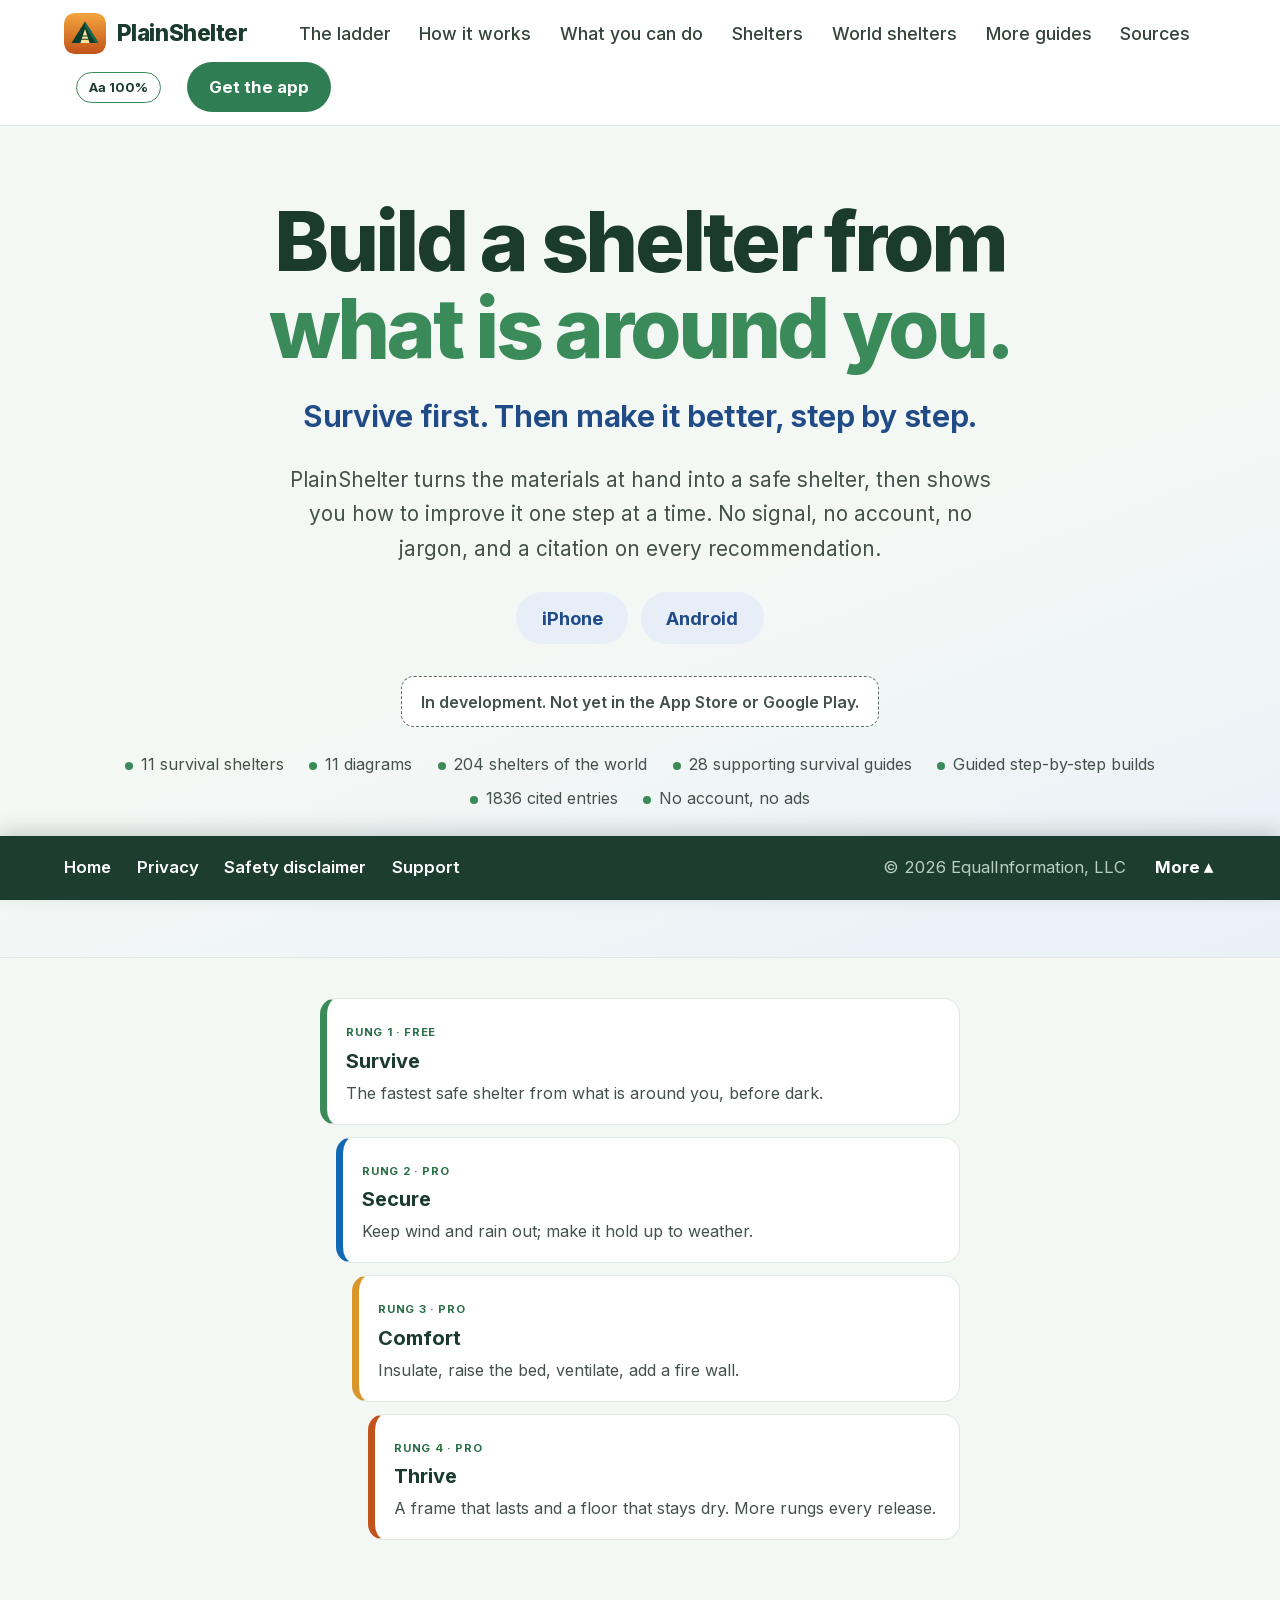
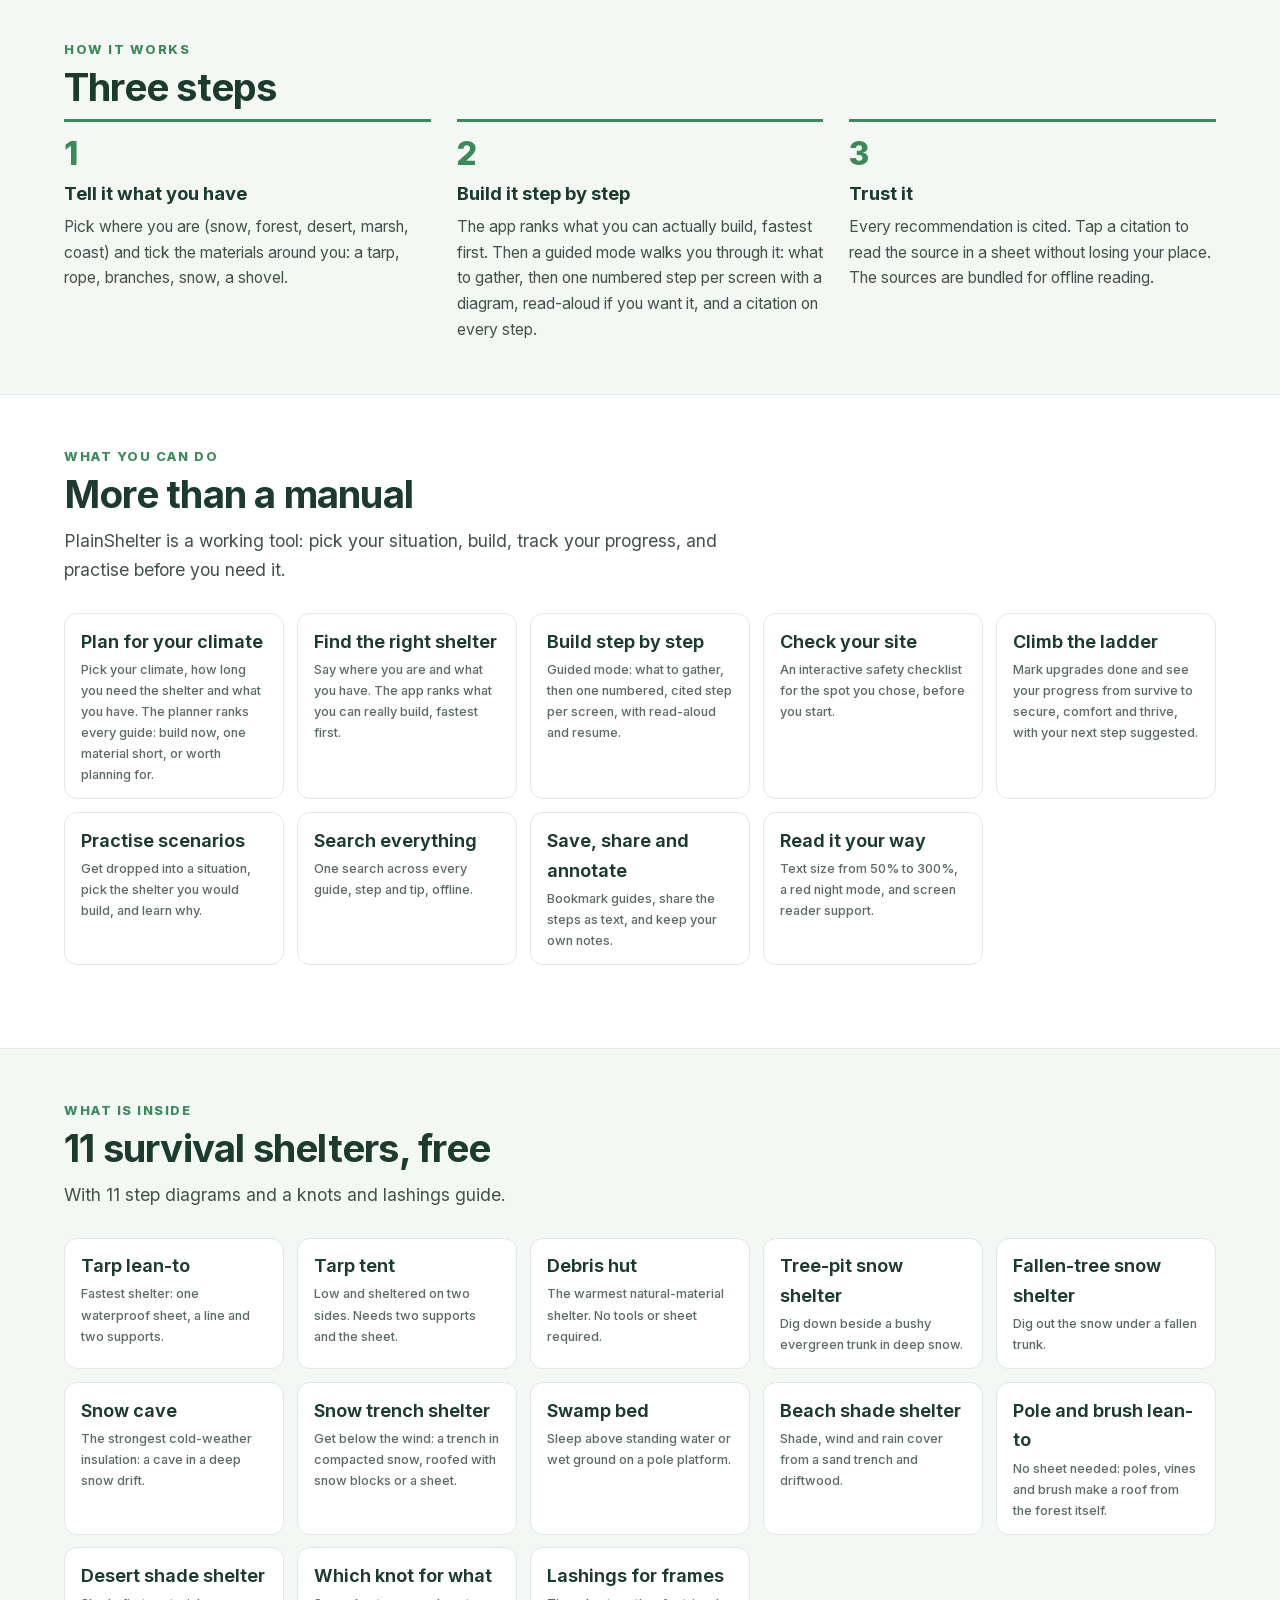
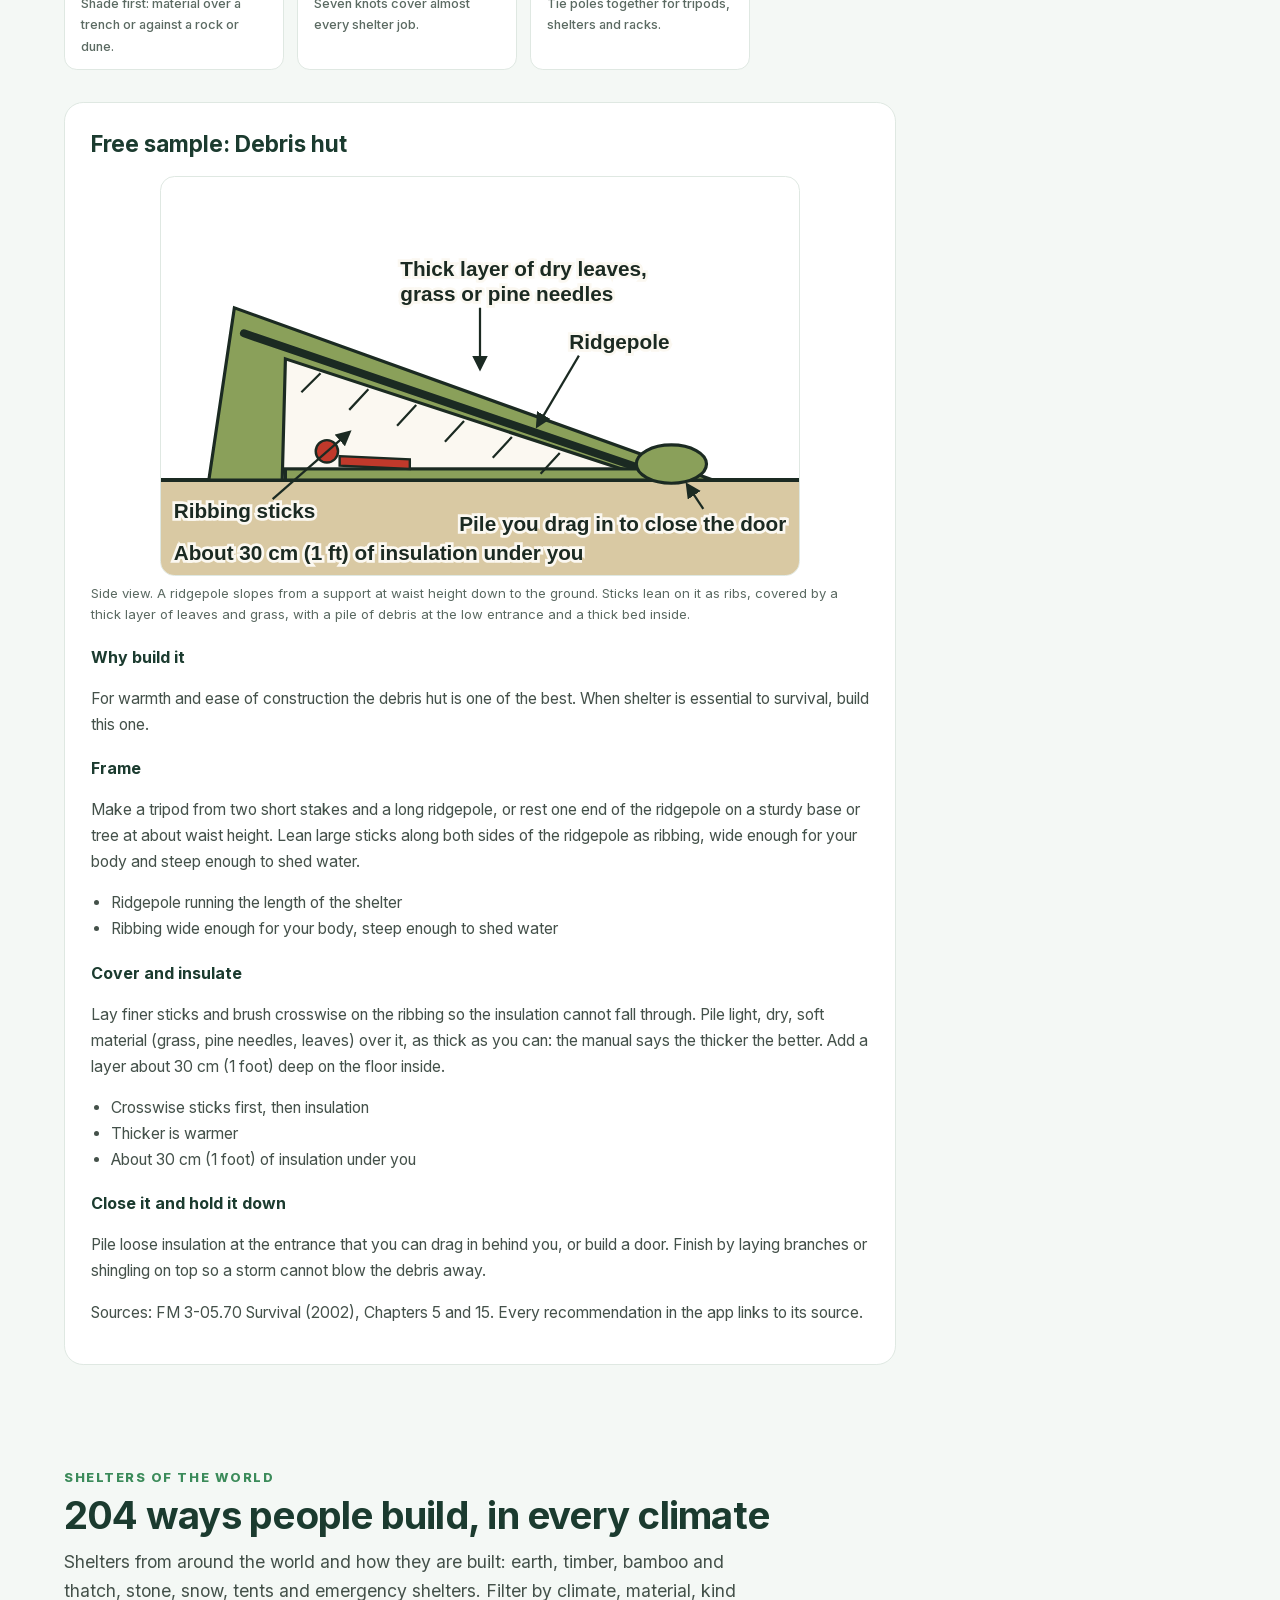
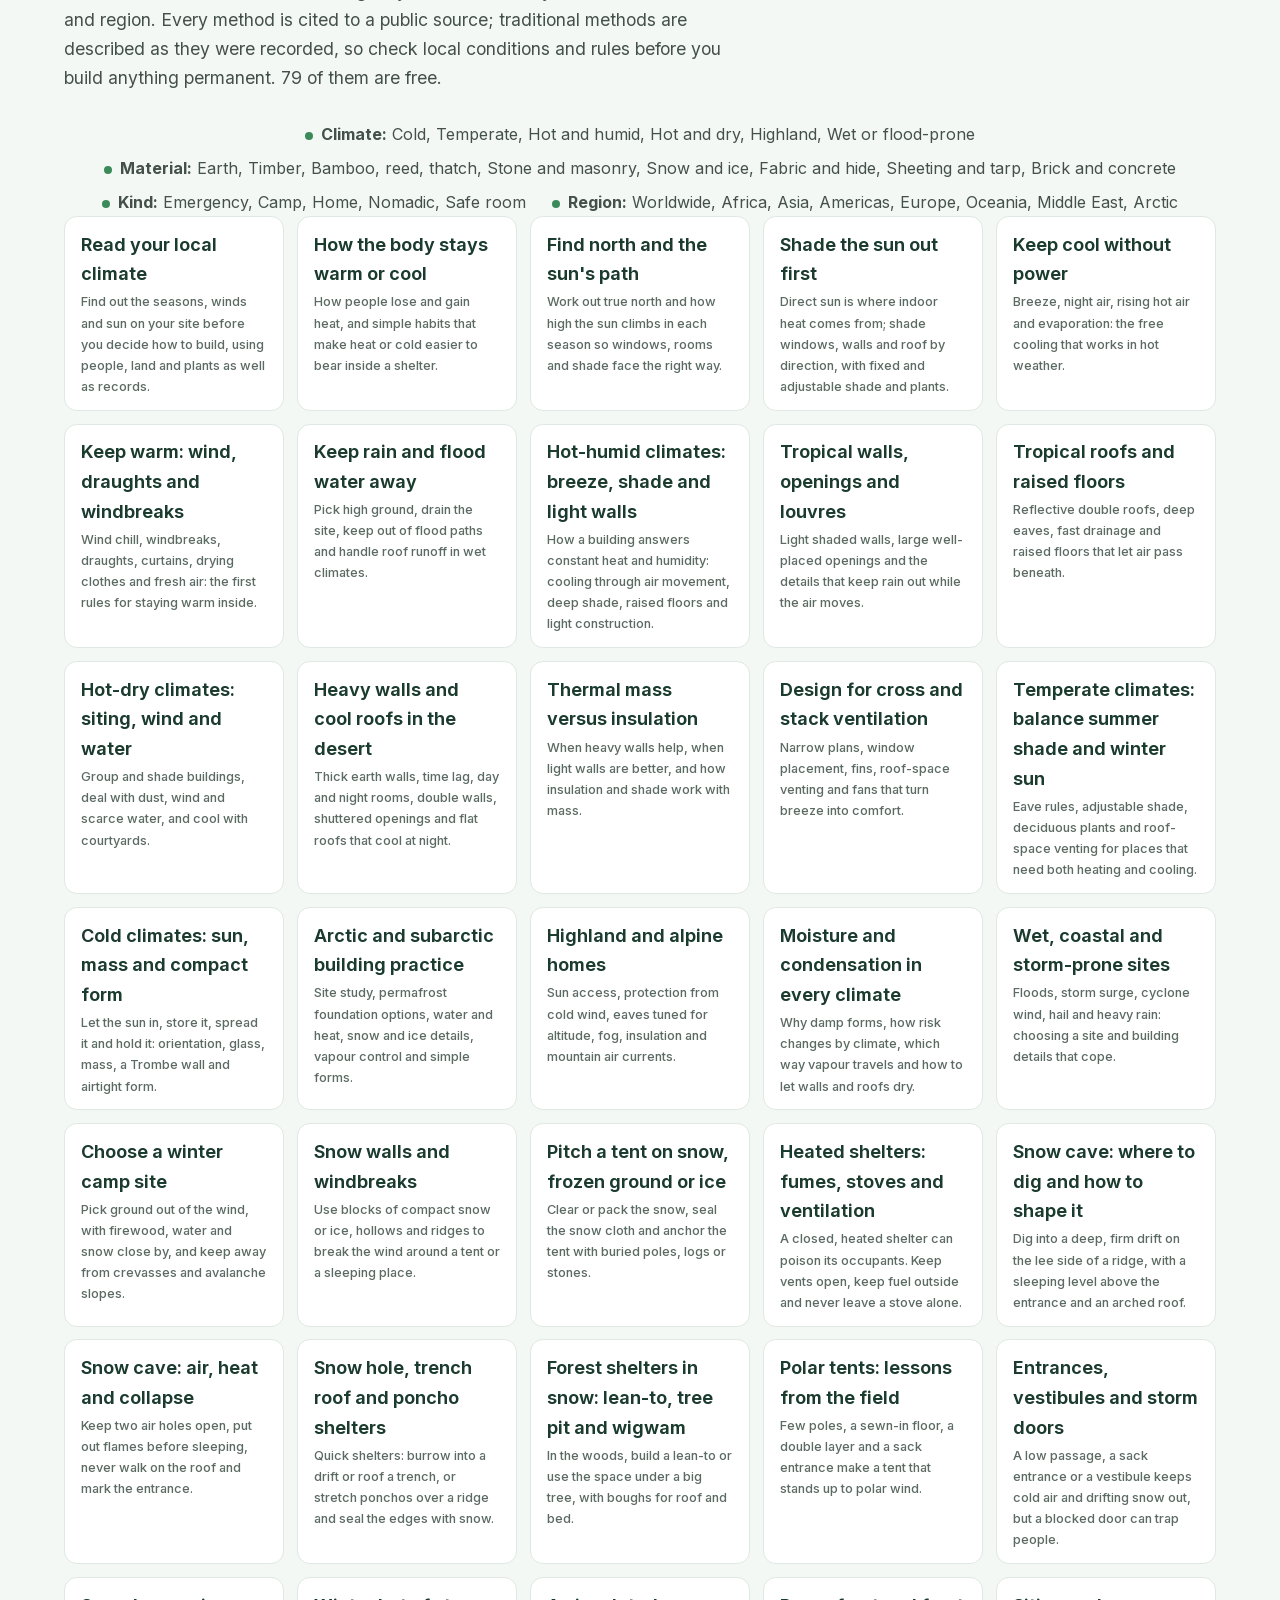
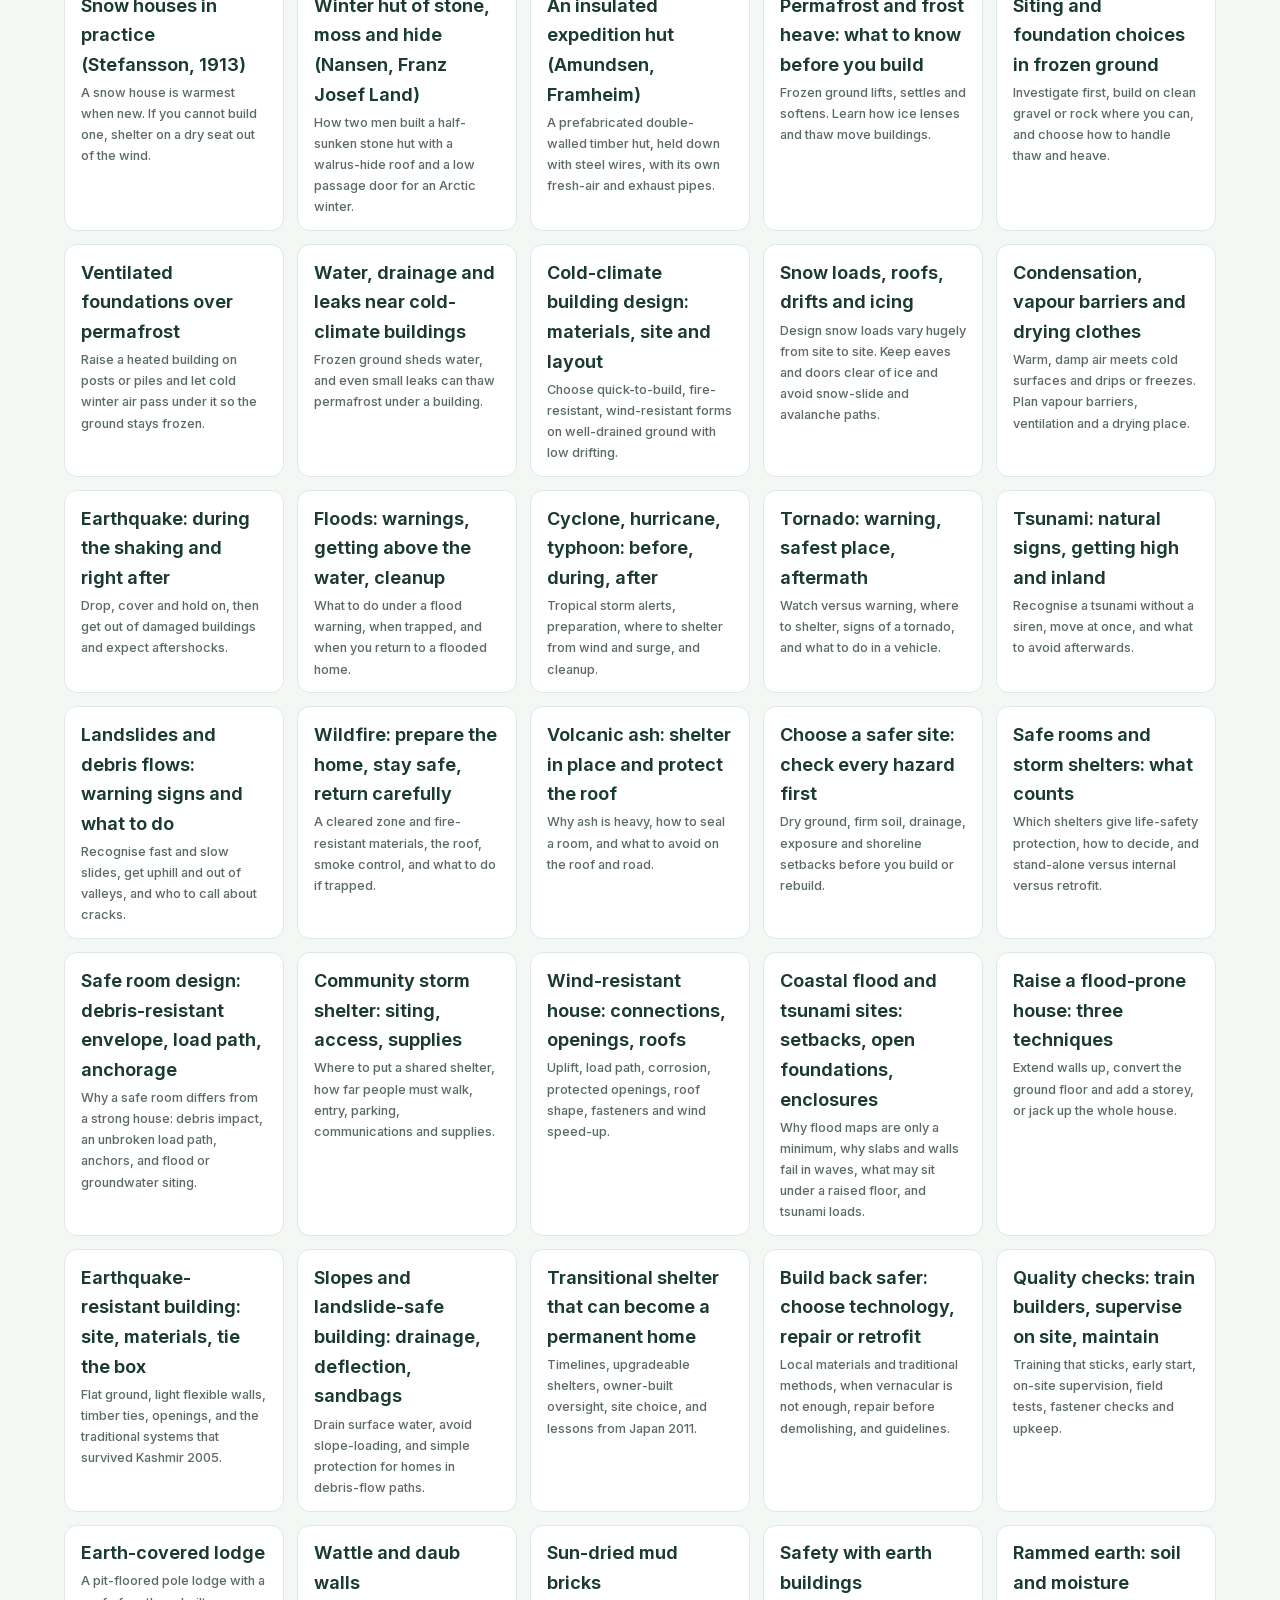
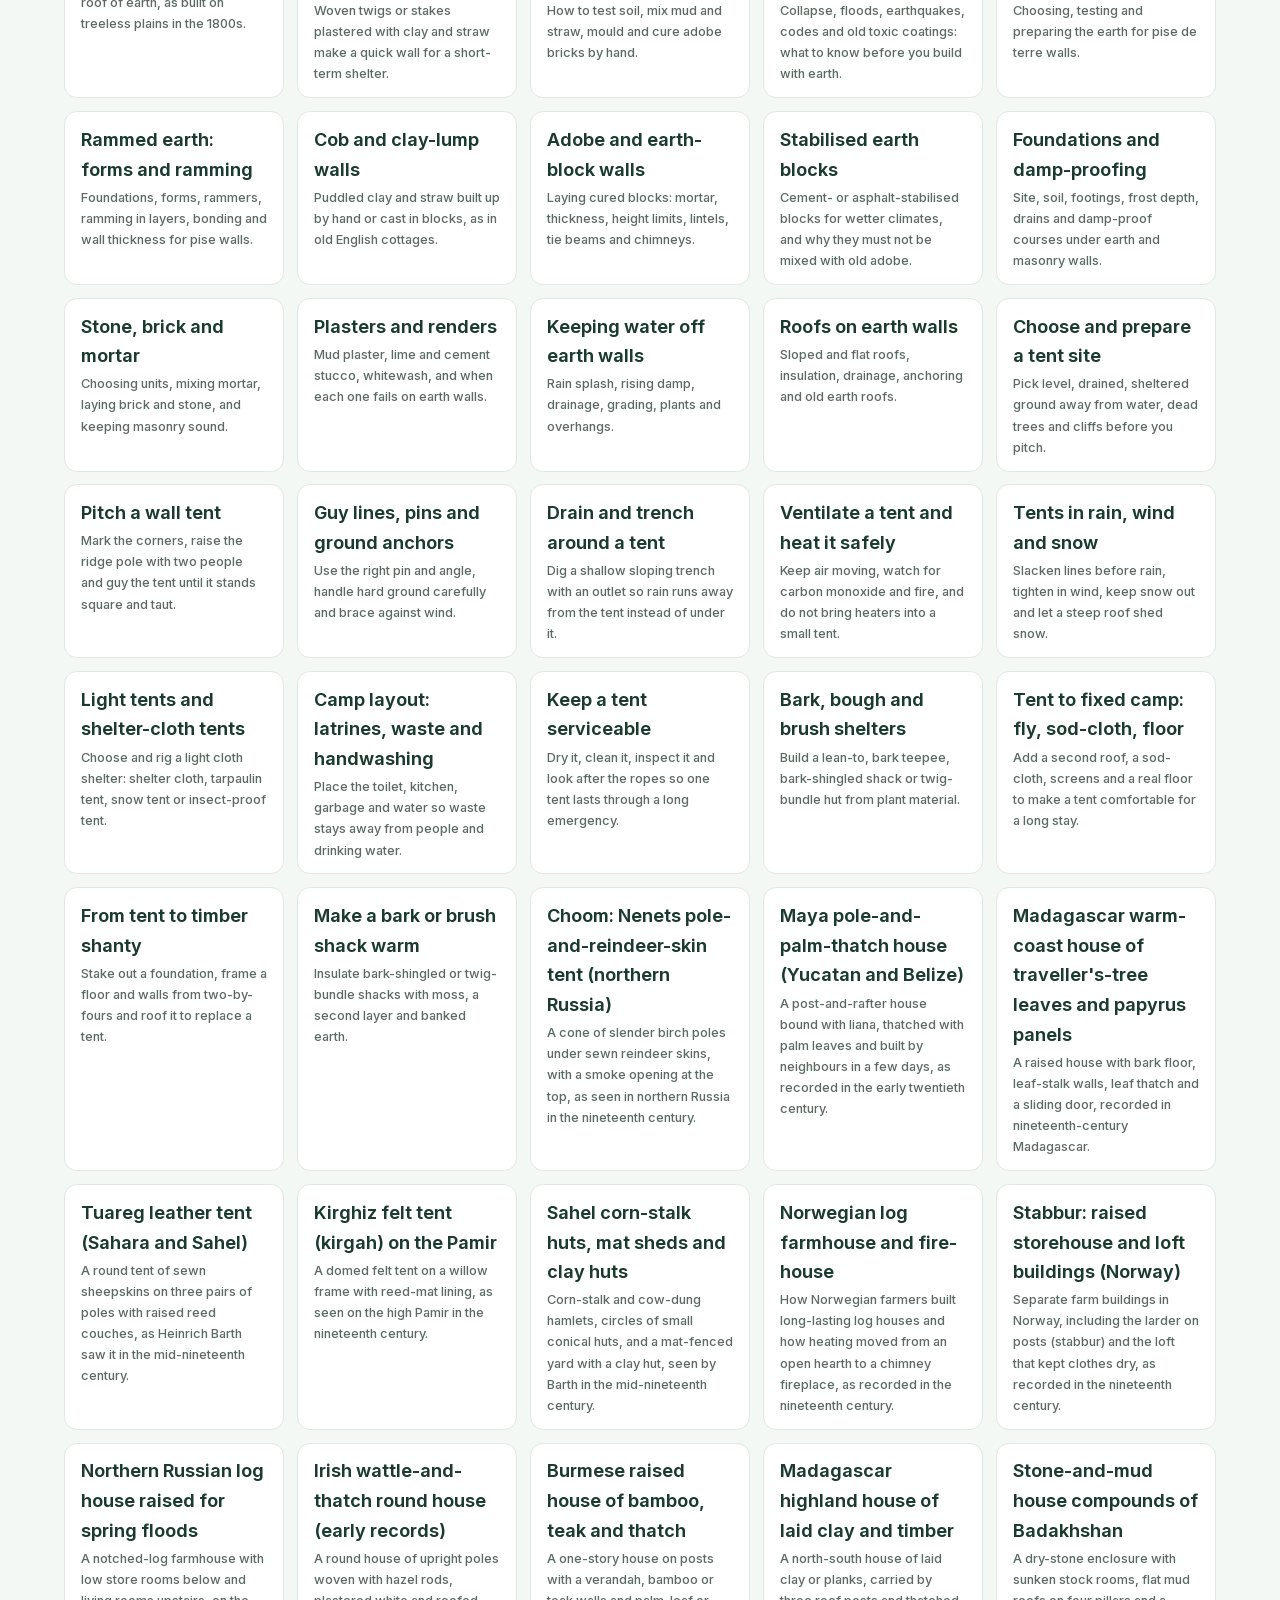
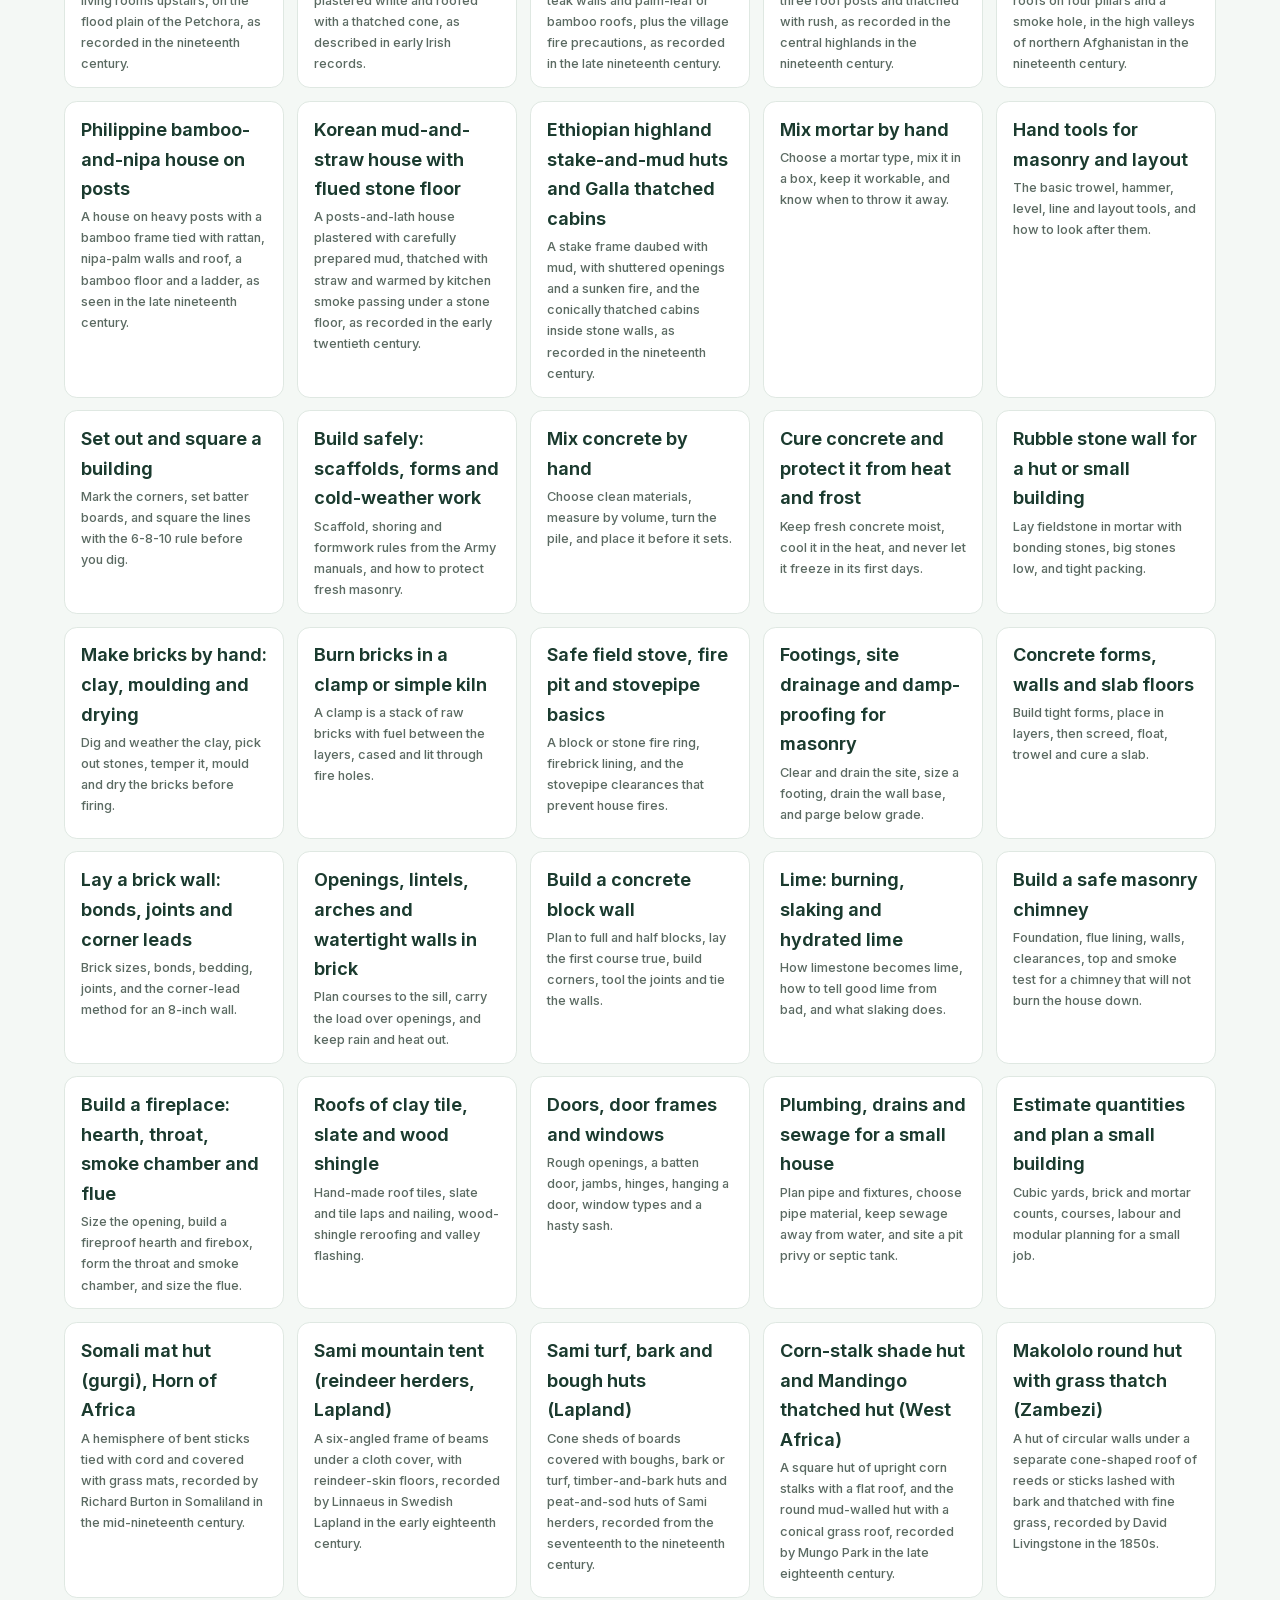
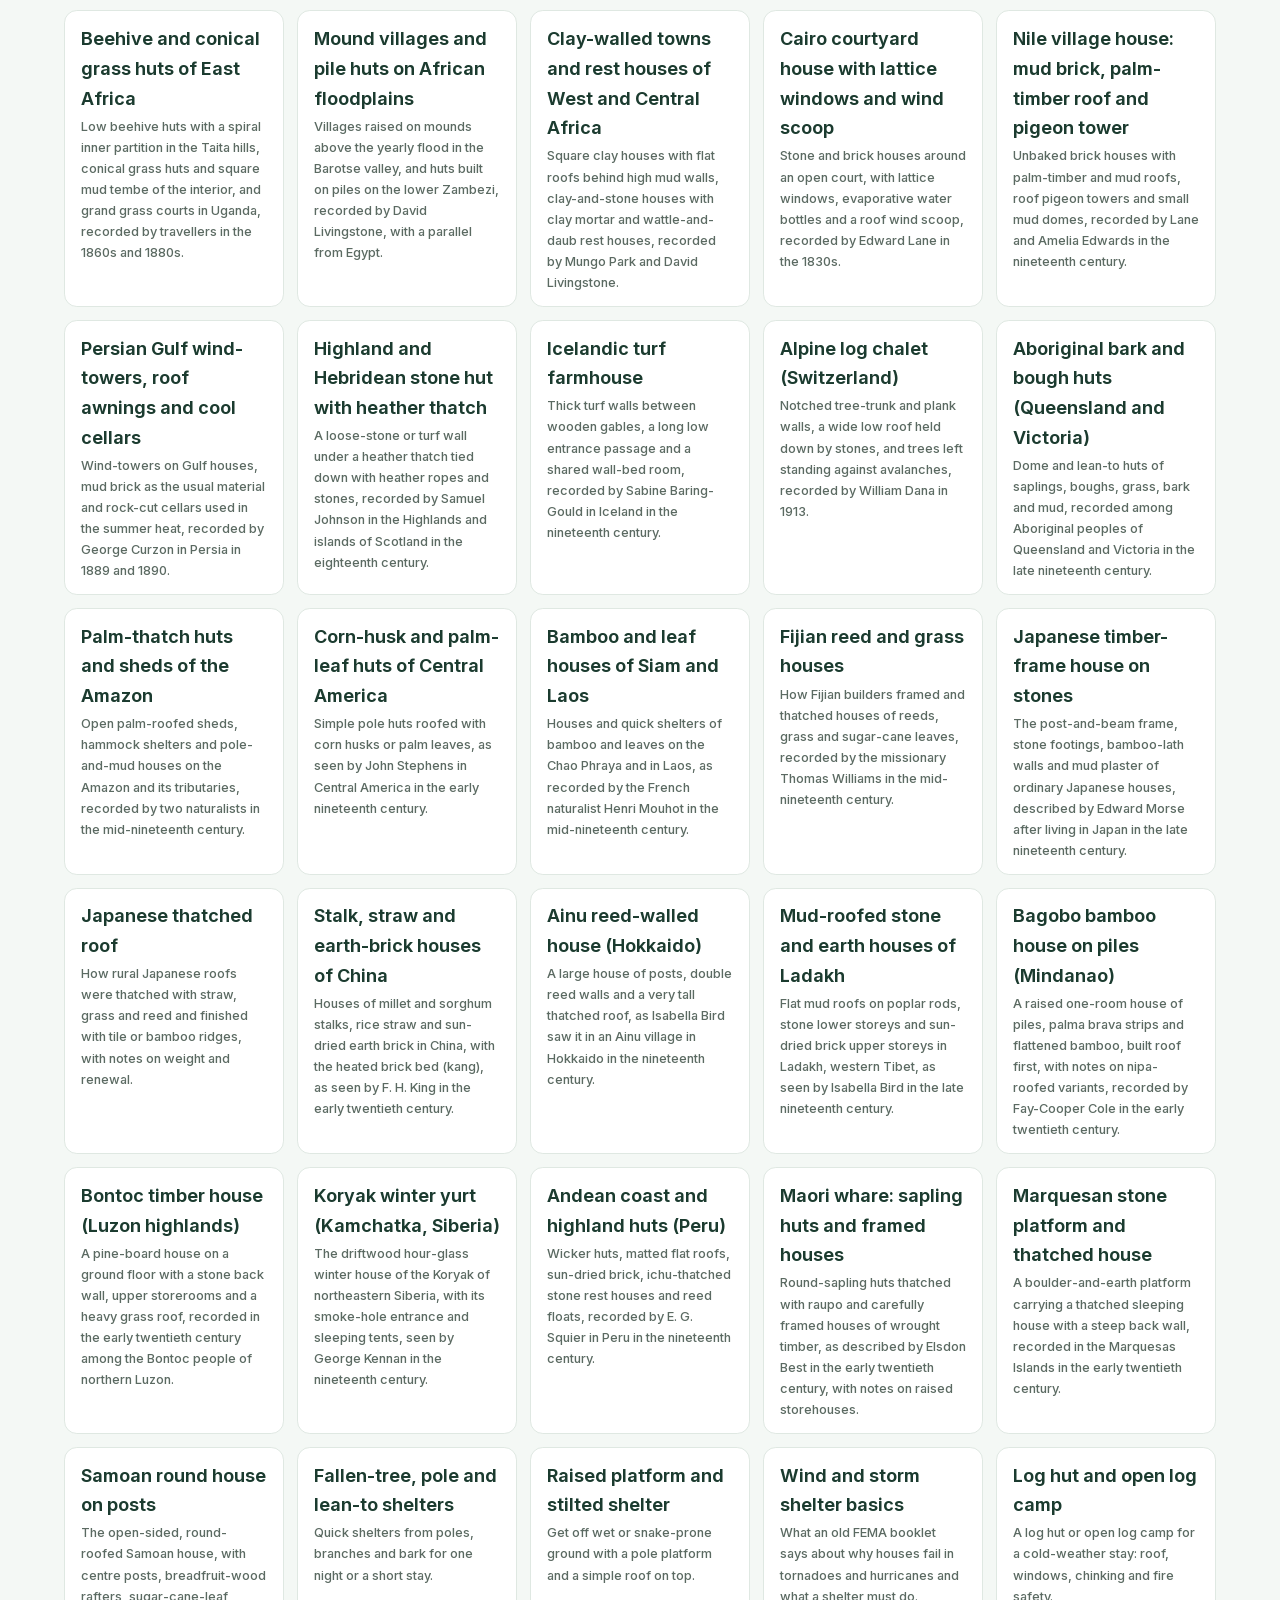
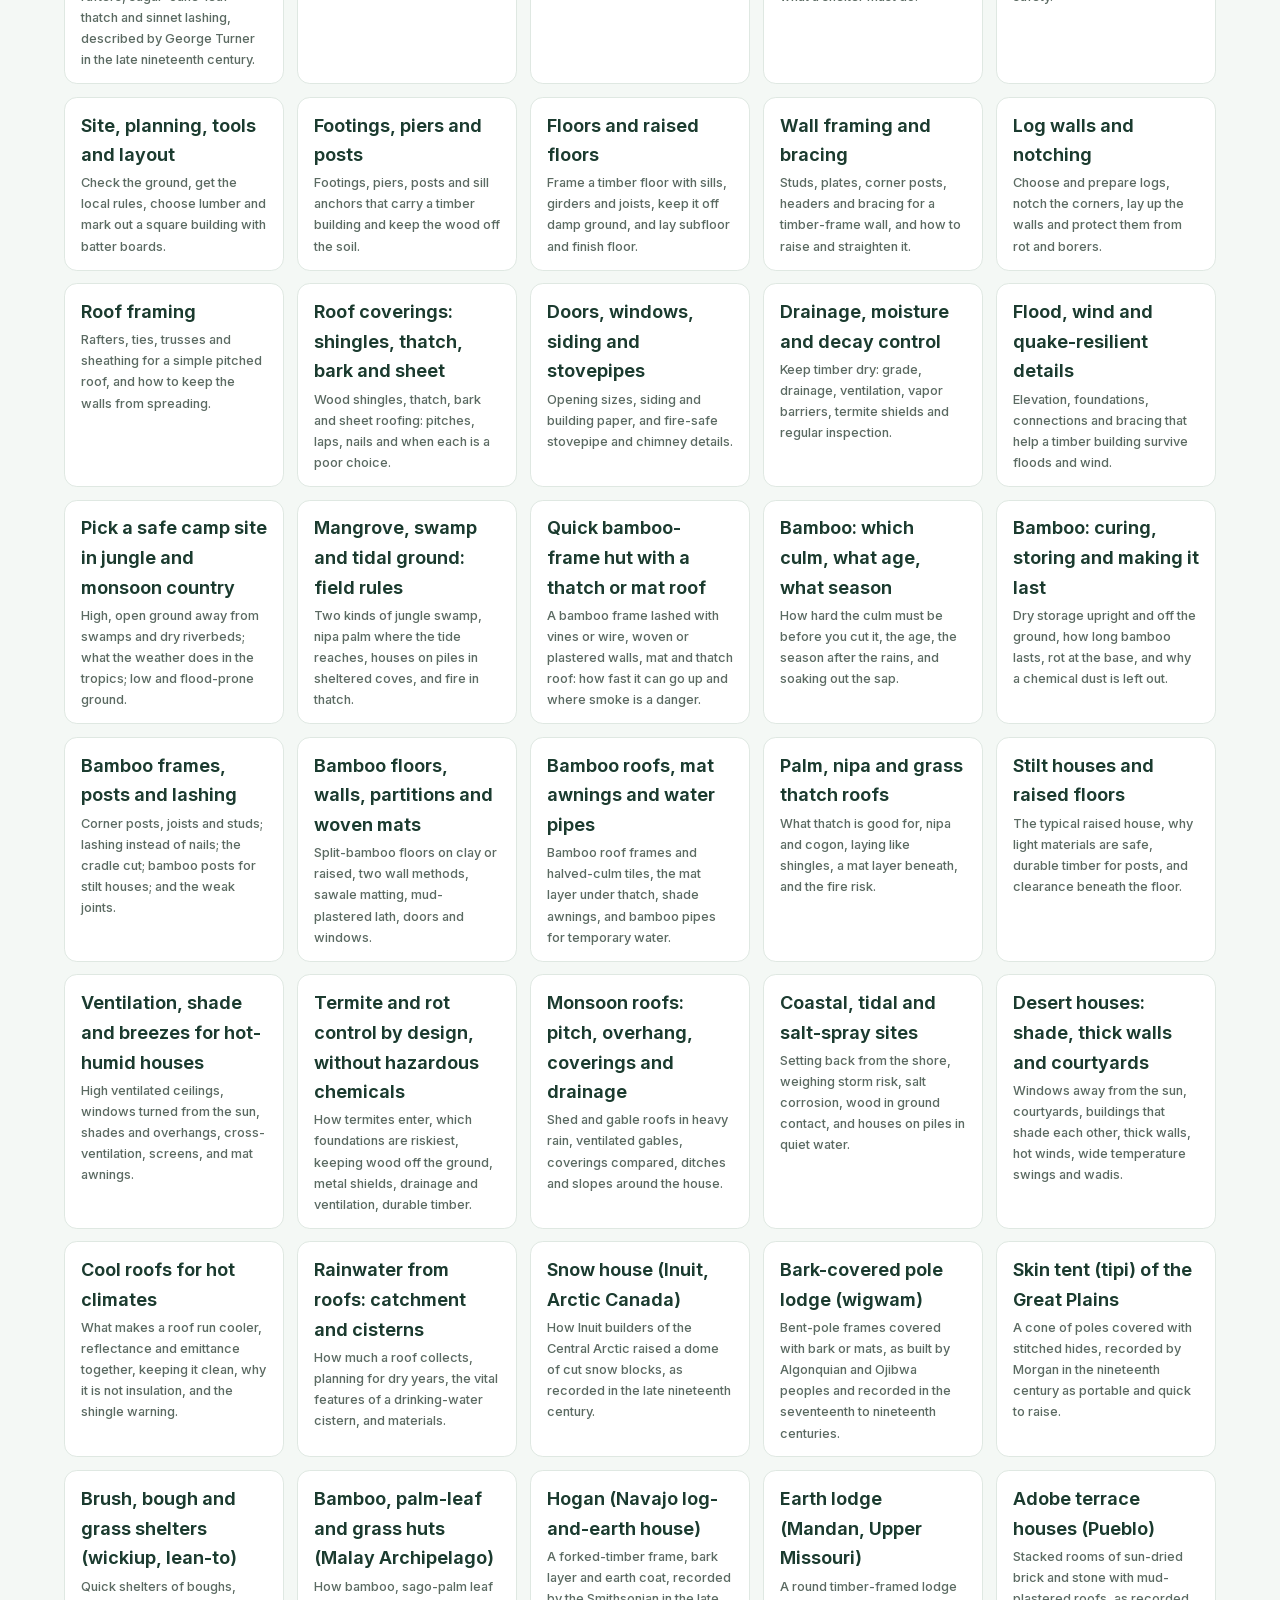
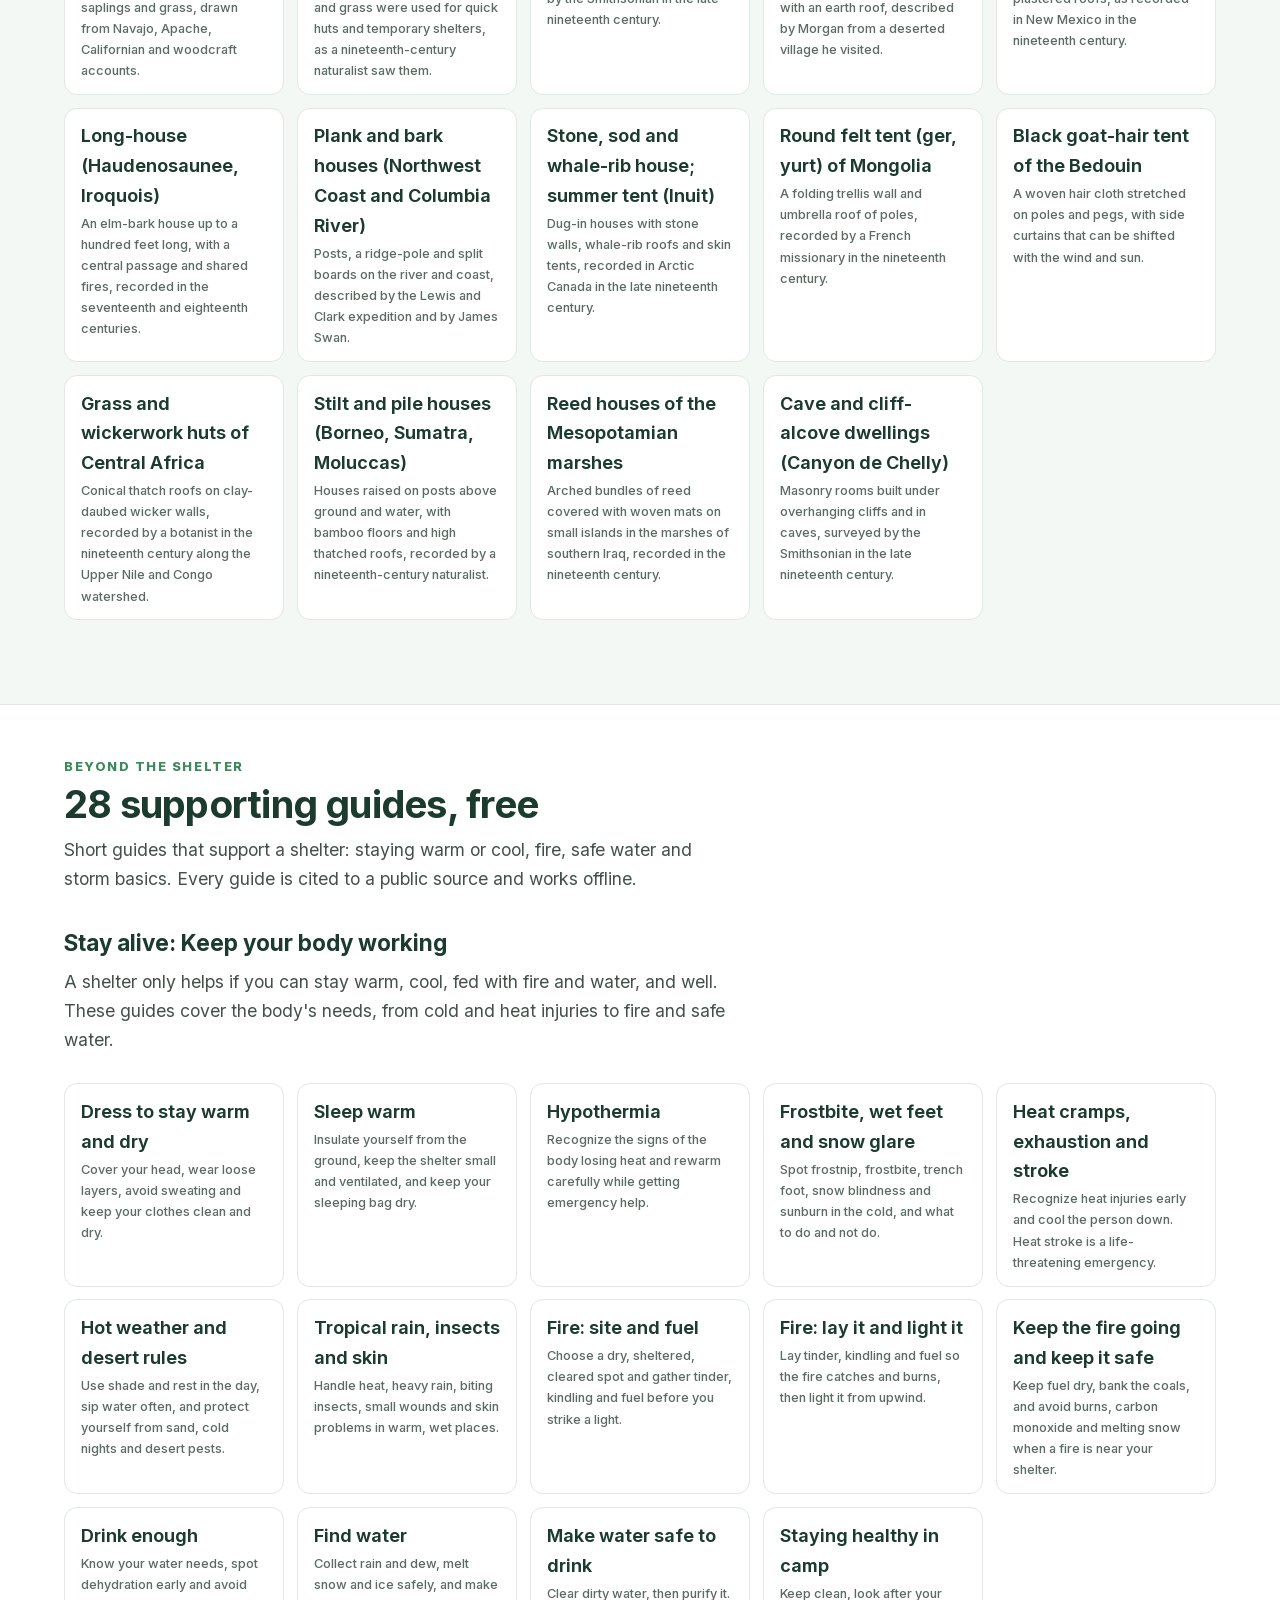
==== commit cccd203e: "Site: 204 shelter guides" ====
--- a/index.html
+++ b/index.html
@@ -33,7 +33,7 @@
     <p class="lede">PlainShelter turns the materials at hand into a safe shelter, then shows you how to improve it one step at a time. No signal, no account, no jargon, and a citation on every recommendation.</p>
     <ul class="chips"><li>iPhone</li><li>Android</li></ul>
     <p class="soon">In development. Not yet in the App Store or Google Play.</p>
-    <ul class="facts"><li>11 survival shelters</li><li>11 diagrams</li><li>89 shelters of the world</li><li>28 supporting survival guides</li><li>Guided step-by-step builds</li><li>981 cited entries</li><li>No account, no ads</li></ul>
+    <ul class="facts"><li>11 survival shelters</li><li>11 diagrams</li><li>204 shelters of the world</li><li>28 supporting survival guides</li><li>Guided step-by-step builds</li><li>1836 cited entries</li><li>No account, no ads</li></ul>
     <p class="lede" style="margin-top:1.4rem;font-size:1rem">Every shelter points to the next upgrade, so one night of survival becomes a place to live. Survival shelters and knots are always free; PlainShelter Pro unlocks the upgrade ladder.</p>
   </div>
 </section></div>
@@ -91,10 +91,10 @@
 </div></section>
 
 <section class="band" id="world"><div class="shell">
-  <p class="eyebrow">Shelters of the world</p><h2>89 ways people build, in every climate</h2>
-  <p class="sub">Shelters from around the world and how they are built: earth, timber, bamboo and thatch, stone, snow, tents and emergency shelters. Filter by climate, material, kind and region. Every method is cited to a public source; traditional methods are described as they were recorded, so check local conditions and rules before you build anything permanent. 32 of them are free.</p>
+  <p class="eyebrow">Shelters of the world</p><h2>204 ways people build, in every climate</h2>
+  <p class="sub">Shelters from around the world and how they are built: earth, timber, bamboo and thatch, stone, snow, tents and emergency shelters. Filter by climate, material, kind and region. Every method is cited to a public source; traditional methods are described as they were recorded, so check local conditions and rules before you build anything permanent. 79 of them are free.</p>
   <ul class="facts"><li><b>Climate:</b> Cold, Temperate, Hot and humid, Hot and dry, Highland, Wet or flood-prone</li><li><b>Material:</b> Earth, Timber, Bamboo, reed, thatch, Stone and masonry, Snow and ice, Fabric and hide, Sheeting and tarp, Brick and concrete</li><li><b>Kind:</b> Emergency, Camp, Home, Nomadic, Safe room</li><li><b>Region:</b> Worldwide, Africa, Asia, Americas, Europe, Oceania, Middle East, Arctic</li></ul>
-  <ul class="tiles"><li>Choose and prepare a tent site<small>Pick level, drained, sheltered ground away from water, dead trees and cliffs before you pitch.</small></li><li>Pitch a wall tent<small>Mark the corners, raise the ridge pole with two people and guy the tent until it stands square and taut.</small></li><li>Guy lines, pins and ground anchors<small>Use the right pin and angle, handle hard ground carefully and brace against wind.</small></li><li>Drain and trench around a tent<small>Dig a shallow sloping trench with an outlet so rain runs away from the tent instead of under it.</small></li><li>Ventilate a tent and heat it safely<small>Keep air moving, watch for carbon monoxide and fire, and do not bring heaters into a small tent.</small></li><li>Tents in rain, wind and snow<small>Slacken lines before rain, tighten in wind, keep snow out and let a steep roof shed snow.</small></li><li>Light tents and shelter-cloth tents<small>Choose and rig a light cloth shelter: shelter cloth, tarpaulin tent, snow tent or insect-proof tent.</small></li><li>Camp layout: latrines, waste and handwashing<small>Place the toilet, kitchen, garbage and water so waste stays away from people and drinking water.</small></li><li>Keep a tent serviceable<small>Dry it, clean it, inspect it and look after the ropes so one tent lasts through a long emergency.</small></li><li>Bark, bough and brush shelters<small>Build a lean-to, bark teepee, bark-shingled shack or twig-bundle hut from plant material.</small></li><li>Tent to fixed camp: fly, sod-cloth, floor<small>Add a second roof, a sod-cloth, screens and a real floor to make a tent comfortable for a long stay.</small></li><li>From tent to timber shanty<small>Stake out a foundation, frame a floor and walls from two-by-fours and roof it to replace a tent.</small></li><li>Make a bark or brush shack warm<small>Insulate bark-shingled or twig-bundle shacks with moss, a second layer and banked earth.</small></li><li>Fallen-tree, pole and lean-to shelters<small>Quick shelters from poles, branches and bark for one night or a short stay.</small></li><li>Raised platform and stilted shelter<small>Get off wet or snake-prone ground with a pole platform and a simple roof on top.</small></li><li>Wind and storm shelter basics<small>What an old FEMA booklet says about why houses fail in tornadoes and hurricanes and what a shelter must do.</small></li><li>Log hut and open log camp<small>A log hut or open log camp for a cold-weather stay: roof, windows, chinking and fire safety.</small></li><li>Site, planning, tools and layout<small>Check the ground, get the local rules, choose lumber and mark out a square building with batter boards.</small></li><li>Footings, piers and posts<small>Footings, piers, posts and sill anchors that carry a timber building and keep the wood off the soil.</small></li><li>Floors and raised floors<small>Frame a timber floor with sills, girders and joists, keep it off damp ground, and lay subfloor and finish floor.</small></li><li>Wall framing and bracing<small>Studs, plates, corner posts, headers and bracing for a timber-frame wall, and how to raise and straighten it.</small></li><li>Log walls and notching<small>Choose and prepare logs, notch the corners, lay up the walls and protect them from rot and borers.</small></li><li>Roof framing<small>Rafters, ties, trusses and sheathing for a simple pitched roof, and how to keep the walls from spreading.</small></li><li>Roof coverings: shingles, thatch, bark and sheet<small>Wood shingles, thatch, bark and sheet roofing: pitches, laps, nails and when each is a poor choice.</small></li><li>Doors, windows, siding and stovepipes<small>Opening sizes, siding and building paper, and fire-safe stovepipe and chimney details.</small></li><li>Drainage, moisture and decay control<small>Keep timber dry: grade, drainage, ventilation, vapor barriers, termite shields and regular inspection.</small></li><li>Flood, wind and quake-resilient details<small>Elevation, foundations, connections and bracing that help a timber building survive floods and wind.</small></li><li>Earth-covered lodge<small>A pit-floored pole lodge with a roof of earth, as built on treeless plains in the 1800s.</small></li><li>Wattle and daub walls<small>Woven twigs or stakes plastered with clay and straw make a quick wall for a short-term shelter.</small></li><li>Sun-dried mud bricks<small>How to test soil, mix mud and straw, mould and cure adobe bricks by hand.</small></li><li>Safety with earth buildings<small>Collapse, floods, earthquakes, codes and old toxic coatings: what to know before you build with earth.</small></li><li>Rammed earth: soil and moisture<small>Choosing, testing and preparing the earth for pise de terre walls.</small></li><li>Rammed earth: forms and ramming<small>Foundations, forms, rammers, ramming in layers, bonding and wall thickness for pise walls.</small></li><li>Cob and clay-lump walls<small>Puddled clay and straw built up by hand or cast in blocks, as in old English cottages.</small></li><li>Adobe and earth-block walls<small>Laying cured blocks: mortar, thickness, height limits, lintels, tie beams and chimneys.</small></li><li>Stabilised earth blocks<small>Cement- or asphalt-stabilised blocks for wetter climates, and why they must not be mixed with old adobe.</small></li><li>Foundations and damp-proofing<small>Site, soil, footings, frost depth, drains and damp-proof courses under earth and masonry walls.</small></li><li>Stone, brick and mortar<small>Choosing units, mixing mortar, laying brick and stone, and keeping masonry sound.</small></li><li>Plasters and renders<small>Mud plaster, lime and cement stucco, whitewash, and when each one fails on earth walls.</small></li><li>Keeping water off earth walls<small>Rain splash, rising damp, drainage, grading, plants and overhangs.</small></li><li>Roofs on earth walls<small>Sloped and flat roofs, insulation, drainage, anchoring and old earth roofs.</small></li><li>Snow house (Inuit, Arctic Canada)<small>How Inuit builders of the Central Arctic raised a dome of cut snow blocks, as recorded in the late nineteenth century.</small></li><li>Bark-covered pole lodge (wigwam)<small>Bent-pole frames covered with bark or mats, as built by Algonquian and Ojibwa peoples and recorded in the seventeenth to nineteenth centuries.</small></li><li>Skin tent (tipi) of the Great Plains<small>A cone of poles covered with stitched hides, recorded by Morgan in the nineteenth century as portable and quick to raise.</small></li><li>Brush, bough and grass shelters (wickiup, lean-to)<small>Quick shelters of boughs, saplings and grass, drawn from Navajo, Apache, Californian and woodcraft accounts.</small></li><li>Bamboo, palm-leaf and grass huts (Malay Archipelago)<small>How bamboo, sago-palm leaf and grass were used for quick huts and temporary shelters, as a nineteenth-century naturalist saw them.</small></li><li>Hogan (Navajo log-and-earth house)<small>A forked-timber frame, bark layer and earth coat, recorded by the Smithsonian in the late nineteenth century.</small></li><li>Earth lodge (Mandan, Upper Missouri)<small>A round timber-framed lodge with an earth roof, described by Morgan from a deserted village he visited.</small></li><li>Adobe terrace houses (Pueblo)<small>Stacked rooms of sun-dried brick and stone with mud-plastered roofs, as recorded in New Mexico in the nineteenth century.</small></li><li>Long-house (Haudenosaunee, Iroquois)<small>An elm-bark house up to a hundred feet long, with a central passage and shared fires, recorded in the seventeenth and eighteenth centuries.</small></li><li>Plank and bark houses (Northwest Coast and Columbia River)<small>Posts, a ridge-pole and split boards on the river and coast, described by the Lewis and Clark expedition and by James Swan.</small></li><li>Stone, sod and whale-rib house; summer tent (Inuit)<small>Dug-in houses with stone walls, whale-rib roofs and skin tents, recorded in Arctic Canada in the late nineteenth century.</small></li><li>Round felt tent (ger, yurt) of Mongolia<small>A folding trellis wall and umbrella roof of poles, recorded by a French missionary in the nineteenth century.</small></li><li>Black goat-hair tent of the Bedouin<small>A woven hair cloth stretched on poles and pegs, with side curtains that can be shifted with the wind and sun.</small></li><li>Grass and wickerwork huts of Central Africa<small>Conical thatch roofs on clay-daubed wicker walls, recorded by a botanist in the nineteenth century along the Upper Nile and Congo watershed.</small></li><li>Stilt and pile houses (Borneo, Sumatra, Moluccas)<small>Houses raised on posts above ground and water, with bamboo floors and high thatched roofs, recorded by a nineteenth-century naturalist.</small></li><li>Reed houses of the Mesopotamian marshes<small>Arched bundles of reed covered with woven mats on small islands in the marshes of southern Iraq, recorded in the nineteenth century.</small></li><li>Cave and cliff-alcove dwellings (Canyon de Chelly)<small>Masonry rooms built under overhanging cliffs and in caves, surveyed by the Smithsonian in the late nineteenth century.</small></li><li>Somali mat hut (gurgi), Horn of Africa<small>A hemisphere of bent sticks tied with cord and covered with grass mats, recorded by Richard Burton in Somaliland in the mid-nineteenth century.</small></li><li>Sami mountain tent (reindeer herders, Lapland)<small>A six-angled frame of beams under a cloth cover, with reindeer-skin floors, recorded by Linnaeus in Swedish Lapland in the early eighteenth century.</small></li><li>Sami turf, bark and bough huts (Lapland)<small>Cone sheds of boards covered with boughs, bark or turf, timber-and-bark huts and peat-and-sod huts of Sami herders, recorded from the seventeenth to the nineteenth century.</small></li><li>Corn-stalk shade hut and Mandingo thatched hut (West Africa)<small>A square hut of upright corn stalks with a flat roof, and the round mud-walled hut with a conical grass roof, recorded by Mungo Park in the late eighteenth century.</small></li><li>Makololo round hut with grass thatch (Zambezi)<small>A hut of circular walls under a separate cone-shaped roof of reeds or sticks lashed with bark and thatched with fine grass, recorded by David Livingstone in the 1850s.</small></li><li>Beehive and conical grass huts of East Africa<small>Low beehive huts with a spiral inner partition in the Taita hills, conical grass huts and square mud tembe of the interior, and grand grass courts in Uganda, recorded by travellers in the 1860s and 1880s.</small></li><li>Mound villages and pile huts on African floodplains<small>Villages raised on mounds above the yearly flood in the Barotse valley, and huts built on piles on the lower Zambezi, recorded by David Livingstone, with a parallel from Egypt.</small></li><li>Clay-walled towns and rest houses of West and Central Africa<small>Square clay houses with flat roofs behind high mud walls, clay-and-stone houses with clay mortar and wattle-and-daub rest houses, recorded by Mungo Park and David Livingstone.</small></li><li>Cairo courtyard house with lattice windows and wind scoop<small>Stone and brick houses around an open court, with lattice windows, evaporative water bottles and a roof wind scoop, recorded by Edward Lane in the 1830s.</small></li><li>Nile village house: mud brick, palm-timber roof and pigeon tower<small>Unbaked brick houses with palm-timber and mud roofs, roof pigeon towers and small mud domes, recorded by Lane and Amelia Edwards in the nineteenth century.</small></li><li>Persian Gulf wind-towers, roof awnings and cool cellars<small>Wind-towers on Gulf houses, mud brick as the usual material and rock-cut cellars used in the summer heat, recorded by George Curzon in Persia in 1889 and 1890.</small></li><li>Highland and Hebridean stone hut with heather thatch<small>A loose-stone or turf wall under a heather thatch tied down with heather ropes and stones, recorded by Samuel Johnson in the Highlands and islands of Scotland in the eighteenth century.</small></li><li>Icelandic turf farmhouse<small>Thick turf walls between wooden gables, a long low entrance passage and a shared wall-bed room, recorded by Sabine Baring-Gould in Iceland in the nineteenth century.</small></li><li>Alpine log chalet (Switzerland)<small>Notched tree-trunk and plank walls, a wide low roof held down by stones, and trees left standing against avalanches, recorded by William Dana in 1913.</small></li><li>Aboriginal bark and bough huts (Queensland and Victoria)<small>Dome and lean-to huts of saplings, boughs, grass, bark and mud, recorded among Aboriginal peoples of Queensland and Victoria in the late nineteenth century.</small></li><li>Palm-thatch huts and sheds of the Amazon<small>Open palm-roofed sheds, hammock shelters and pole-and-mud houses on the Amazon and its tributaries, recorded by two naturalists in the mid-nineteenth century.</small></li><li>Corn-husk and palm-leaf huts of Central America<small>Simple pole huts roofed with corn husks or palm leaves, as seen by John Stephens in Central America in the early nineteenth century.</small></li><li>Bamboo and leaf houses of Siam and Laos<small>Houses and quick shelters of bamboo and leaves on the Chao Phraya and in Laos, as recorded by the French naturalist Henri Mouhot in the mid-nineteenth century.</small></li><li>Fijian reed and grass houses<small>How Fijian builders framed and thatched houses of reeds, grass and sugar-cane leaves, recorded by the missionary Thomas Williams in the mid-nineteenth century.</small></li><li>Japanese timber-frame house on stones<small>The post-and-beam frame, stone footings, bamboo-lath walls and mud plaster of ordinary Japanese houses, described by Edward Morse after living in Japan in the late nineteenth century.</small></li><li>Japanese thatched roof<small>How rural Japanese roofs were thatched with straw, grass and reed and finished with tile or bamboo ridges, with notes on weight and renewal.</small></li><li>Stalk, straw and earth-brick houses of China<small>Houses of millet and sorghum stalks, rice straw and sun-dried earth brick in China, with the heated brick bed (kang), as seen by F. H. King in the early twentieth century.</small></li><li>Ainu reed-walled house (Hokkaido)<small>A large house of posts, double reed walls and a very tall thatched roof, as Isabella Bird saw it in an Ainu village in Hokkaido in the nineteenth century.</small></li><li>Mud-roofed stone and earth houses of Ladakh<small>Flat mud roofs on poplar rods, stone lower storeys and sun-dried brick upper storeys in Ladakh, western Tibet, as seen by Isabella Bird in the late nineteenth century.</small></li><li>Bagobo bamboo house on piles (Mindanao)<small>A raised one-room house of piles, palma brava strips and flattened bamboo, built roof first, with notes on nipa-roofed variants, recorded by Fay-Cooper Cole in the early twentieth century.</small></li><li>Bontoc timber house (Luzon highlands)<small>A pine-board house on a ground floor with a stone back wall, upper storerooms and a heavy grass roof, recorded in the early twentieth century among the Bontoc people of northern Luzon.</small></li><li>Koryak winter yurt (Kamchatka, Siberia)<small>The driftwood hour-glass winter house of the Koryak of northeastern Siberia, with its smoke-hole entrance and sleeping tents, seen by George Kennan in the nineteenth century.</small></li><li>Andean coast and highland huts (Peru)<small>Wicker huts, matted flat roofs, sun-dried brick, ichu-thatched stone rest houses and reed floats, recorded by E. G. Squier in Peru in the nineteenth century.</small></li><li>Maori whare: sapling huts and framed houses<small>Round-sapling huts thatched with raupo and carefully framed houses of wrought timber, as described by Elsdon Best in the early twentieth century, with notes on raised storehouses.</small></li><li>Marquesan stone platform and thatched house<small>A boulder-and-earth platform carrying a thatched sleeping house with a steep back wall, recorded in the Marquesas Islands in the early twentieth century.</small></li><li>Samoan round house on posts<small>The open-sided, round-roofed Samoan house, with centre posts, breadfruit-wood rafters, sugar-cane-leaf thatch and sinnet lashing, described by George Turner in the late nineteenth century.</small></li></ul>
+  <ul class="tiles"><li>Read your local climate<small>Find out the seasons, winds and sun on your site before you decide how to build, using people, land and plants as well as records.</small></li><li>How the body stays warm or cool<small>How people lose and gain heat, and simple habits that make heat or cold easier to bear inside a shelter.</small></li><li>Find north and the sun&#x27;s path<small>Work out true north and how high the sun climbs in each season so windows, rooms and shade face the right way.</small></li><li>Shade the sun out first<small>Direct sun is where indoor heat comes from; shade windows, walls and roof by direction, with fixed and adjustable shade and plants.</small></li><li>Keep cool without power<small>Breeze, night air, rising hot air and evaporation: the free cooling that works in hot weather.</small></li><li>Keep warm: wind, draughts and windbreaks<small>Wind chill, windbreaks, draughts, curtains, drying clothes and fresh air: the first rules for staying warm inside.</small></li><li>Keep rain and flood water away<small>Pick high ground, drain the site, keep out of flood paths and handle roof runoff in wet climates.</small></li><li>Hot-humid climates: breeze, shade and light walls<small>How a building answers constant heat and humidity: cooling through air movement, deep shade, raised floors and light construction.</small></li><li>Tropical walls, openings and louvres<small>Light shaded walls, large well-placed openings and the details that keep rain out while the air moves.</small></li><li>Tropical roofs and raised floors<small>Reflective double roofs, deep eaves, fast drainage and raised floors that let air pass beneath.</small></li><li>Hot-dry climates: siting, wind and water<small>Group and shade buildings, deal with dust, wind and scarce water, and cool with courtyards.</small></li><li>Heavy walls and cool roofs in the desert<small>Thick earth walls, time lag, day and night rooms, double walls, shuttered openings and flat roofs that cool at night.</small></li><li>Thermal mass versus insulation<small>When heavy walls help, when light walls are better, and how insulation and shade work with mass.</small></li><li>Design for cross and stack ventilation<small>Narrow plans, window placement, fins, roof-space venting and fans that turn breeze into comfort.</small></li><li>Temperate climates: balance summer shade and winter sun<small>Eave rules, adjustable shade, deciduous plants and roof-space venting for places that need both heating and cooling.</small></li><li>Cold climates: sun, mass and compact form<small>Let the sun in, store it, spread it and hold it: orientation, glass, mass, a Trombe wall and airtight form.</small></li><li>Arctic and subarctic building practice<small>Site study, permafrost foundation options, water and heat, snow and ice details, vapour control and simple forms.</small></li><li>Highland and alpine homes<small>Sun access, protection from cold wind, eaves tuned for altitude, fog, insulation and mountain air currents.</small></li><li>Moisture and condensation in every climate<small>Why damp forms, how risk changes by climate, which way vapour travels and how to let walls and roofs dry.</small></li><li>Wet, coastal and storm-prone sites<small>Floods, storm surge, cyclone wind, hail and heavy rain: choosing a site and building details that cope.</small></li><li>Choose a winter camp site<small>Pick ground out of the wind, with firewood, water and snow close by, and keep away from crevasses and avalanche slopes.</small></li><li>Snow walls and windbreaks<small>Use blocks of compact snow or ice, hollows and ridges to break the wind around a tent or a sleeping place.</small></li><li>Pitch a tent on snow, frozen ground or ice<small>Clear or pack the snow, seal the snow cloth and anchor the tent with buried poles, logs or stones.</small></li><li>Heated shelters: fumes, stoves and ventilation<small>A closed, heated shelter can poison its occupants. Keep vents open, keep fuel outside and never leave a stove alone.</small></li><li>Snow cave: where to dig and how to shape it<small>Dig into a deep, firm drift on the lee side of a ridge, with a sleeping level above the entrance and an arched roof.</small></li><li>Snow cave: air, heat and collapse<small>Keep two air holes open, put out flames before sleeping, never walk on the roof and mark the entrance.</small></li><li>Snow hole, trench roof and poncho shelters<small>Quick shelters: burrow into a drift or roof a trench, or stretch ponchos over a ridge and seal the edges with snow.</small></li><li>Forest shelters in snow: lean-to, tree pit and wigwam<small>In the woods, build a lean-to or use the space under a big tree, with boughs for roof and bed.</small></li><li>Polar tents: lessons from the field<small>Few poles, a sewn-in floor, a double layer and a sack entrance make a tent that stands up to polar wind.</small></li><li>Entrances, vestibules and storm doors<small>A low passage, a sack entrance or a vestibule keeps cold air and drifting snow out, but a blocked door can trap people.</small></li><li>Snow houses in practice (Stefansson, 1913)<small>A snow house is warmest when new. If you cannot build one, shelter on a dry seat out of the wind.</small></li><li>Winter hut of stone, moss and hide (Nansen, Franz Josef Land)<small>How two men built a half-sunken stone hut with a walrus-hide roof and a low passage door for an Arctic winter.</small></li><li>An insulated expedition hut (Amundsen, Framheim)<small>A prefabricated double-walled timber hut, held down with steel wires, with its own fresh-air and exhaust pipes.</small></li><li>Permafrost and frost heave: what to know before you build<small>Frozen ground lifts, settles and softens. Learn how ice lenses and thaw move buildings.</small></li><li>Siting and foundation choices in frozen ground<small>Investigate first, build on clean gravel or rock where you can, and choose how to handle thaw and heave.</small></li><li>Ventilated foundations over permafrost<small>Raise a heated building on posts or piles and let cold winter air pass under it so the ground stays frozen.</small></li><li>Water, drainage and leaks near cold-climate buildings<small>Frozen ground sheds water, and even small leaks can thaw permafrost under a building.</small></li><li>Cold-climate building design: materials, site and layout<small>Choose quick-to-build, fire-resistant, wind-resistant forms on well-drained ground with low drifting.</small></li><li>Snow loads, roofs, drifts and icing<small>Design snow loads vary hugely from site to site. Keep eaves and doors clear of ice and avoid snow-slide and avalanche paths.</small></li><li>Condensation, vapour barriers and drying clothes<small>Warm, damp air meets cold surfaces and drips or freezes. Plan vapour barriers, ventilation and a drying place.</small></li><li>Earthquake: during the shaking and right after<small>Drop, cover and hold on, then get out of damaged buildings and expect aftershocks.</small></li><li>Floods: warnings, getting above the water, cleanup<small>What to do under a flood warning, when trapped, and when you return to a flooded home.</small></li><li>Cyclone, hurricane, typhoon: before, during, after<small>Tropical storm alerts, preparation, where to shelter from wind and surge, and cleanup.</small></li><li>Tornado: warning, safest place, aftermath<small>Watch versus warning, where to shelter, signs of a tornado, and what to do in a vehicle.</small></li><li>Tsunami: natural signs, getting high and inland<small>Recognise a tsunami without a siren, move at once, and what to avoid afterwards.</small></li><li>Landslides and debris flows: warning signs and what to do<small>Recognise fast and slow slides, get uphill and out of valleys, and who to call about cracks.</small></li><li>Wildfire: prepare the home, stay safe, return carefully<small>A cleared zone and fire-resistant materials, the roof, smoke control, and what to do if trapped.</small></li><li>Volcanic ash: shelter in place and protect the roof<small>Why ash is heavy, how to seal a room, and what to avoid on the roof and road.</small></li><li>Choose a safer site: check every hazard first<small>Dry ground, firm soil, drainage, exposure and shoreline setbacks before you build or rebuild.</small></li><li>Safe rooms and storm shelters: what counts<small>Which shelters give life-safety protection, how to decide, and stand-alone versus internal versus retrofit.</small></li><li>Safe room design: debris-resistant envelope, load path, anchorage<small>Why a safe room differs from a strong house: debris impact, an unbroken load path, anchors, and flood or groundwater siting.</small></li><li>Community storm shelter: siting, access, supplies<small>Where to put a shared shelter, how far people must walk, entry, parking, communications and supplies.</small></li><li>Wind-resistant house: connections, openings, roofs<small>Uplift, load path, corrosion, protected openings, roof shape, fasteners and wind speed-up.</small></li><li>Coastal flood and tsunami sites: setbacks, open foundations, enclosures<small>Why flood maps are only a minimum, why slabs and walls fail in waves, what may sit under a raised floor, and tsunami loads.</small></li><li>Raise a flood-prone house: three techniques<small>Extend walls up, convert the ground floor and add a storey, or jack up the whole house.</small></li><li>Earthquake-resistant building: site, materials, tie the box<small>Flat ground, light flexible walls, timber ties, openings, and the traditional systems that survived Kashmir 2005.</small></li><li>Slopes and landslide-safe building: drainage, deflection, sandbags<small>Drain surface water, avoid slope-loading, and simple protection for homes in debris-flow paths.</small></li><li>Transitional shelter that can become a permanent home<small>Timelines, upgradeable shelters, owner-built oversight, site choice, and lessons from Japan 2011.</small></li><li>Build back safer: choose technology, repair or retrofit<small>Local materials and traditional methods, when vernacular is not enough, repair before demolishing, and guidelines.</small></li><li>Quality checks: train builders, supervise on site, maintain<small>Training that sticks, early start, on-site supervision, field tests, fastener checks and upkeep.</small></li><li>Earth-covered lodge<small>A pit-floored pole lodge with a roof of earth, as built on treeless plains in the 1800s.</small></li><li>Wattle and daub walls<small>Woven twigs or stakes plastered with clay and straw make a quick wall for a short-term shelter.</small></li><li>Sun-dried mud bricks<small>How to test soil, mix mud and straw, mould and cure adobe bricks by hand.</small></li><li>Safety with earth buildings<small>Collapse, floods, earthquakes, codes and old toxic coatings: what to know before you build with earth.</small></li><li>Rammed earth: soil and moisture<small>Choosing, testing and preparing the earth for pise de terre walls.</small></li><li>Rammed earth: forms and ramming<small>Foundations, forms, rammers, ramming in layers, bonding and wall thickness for pise walls.</small></li><li>Cob and clay-lump walls<small>Puddled clay and straw built up by hand or cast in blocks, as in old English cottages.</small></li><li>Adobe and earth-block walls<small>Laying cured blocks: mortar, thickness, height limits, lintels, tie beams and chimneys.</small></li><li>Stabilised earth blocks<small>Cement- or asphalt-stabilised blocks for wetter climates, and why they must not be mixed with old adobe.</small></li><li>Foundations and damp-proofing<small>Site, soil, footings, frost depth, drains and damp-proof courses under earth and masonry walls.</small></li><li>Stone, brick and mortar<small>Choosing units, mixing mortar, laying brick and stone, and keeping masonry sound.</small></li><li>Plasters and renders<small>Mud plaster, lime and cement stucco, whitewash, and when each one fails on earth walls.</small></li><li>Keeping water off earth walls<small>Rain splash, rising damp, drainage, grading, plants and overhangs.</small></li><li>Roofs on earth walls<small>Sloped and flat roofs, insulation, drainage, anchoring and old earth roofs.</small></li><li>Choose and prepare a tent site<small>Pick level, drained, sheltered ground away from water, dead trees and cliffs before you pitch.</small></li><li>Pitch a wall tent<small>Mark the corners, raise the ridge pole with two people and guy the tent until it stands square and taut.</small></li><li>Guy lines, pins and ground anchors<small>Use the right pin and angle, handle hard ground carefully and brace against wind.</small></li><li>Drain and trench around a tent<small>Dig a shallow sloping trench with an outlet so rain runs away from the tent instead of under it.</small></li><li>Ventilate a tent and heat it safely<small>Keep air moving, watch for carbon monoxide and fire, and do not bring heaters into a small tent.</small></li><li>Tents in rain, wind and snow<small>Slacken lines before rain, tighten in wind, keep snow out and let a steep roof shed snow.</small></li><li>Light tents and shelter-cloth tents<small>Choose and rig a light cloth shelter: shelter cloth, tarpaulin tent, snow tent or insect-proof tent.</small></li><li>Camp layout: latrines, waste and handwashing<small>Place the toilet, kitchen, garbage and water so waste stays away from people and drinking water.</small></li><li>Keep a tent serviceable<small>Dry it, clean it, inspect it and look after the ropes so one tent lasts through a long emergency.</small></li><li>Bark, bough and brush shelters<small>Build a lean-to, bark teepee, bark-shingled shack or twig-bundle hut from plant material.</small></li><li>Tent to fixed camp: fly, sod-cloth, floor<small>Add a second roof, a sod-cloth, screens and a real floor to make a tent comfortable for a long stay.</small></li><li>From tent to timber shanty<small>Stake out a foundation, frame a floor and walls from two-by-fours and roof it to replace a tent.</small></li><li>Make a bark or brush shack warm<small>Insulate bark-shingled or twig-bundle shacks with moss, a second layer and banked earth.</small></li><li>Choom: Nenets pole-and-reindeer-skin tent (northern Russia)<small>A cone of slender birch poles under sewn reindeer skins, with a smoke opening at the top, as seen in northern Russia in the nineteenth century.</small></li><li>Maya pole-and-palm-thatch house (Yucatan and Belize)<small>A post-and-rafter house bound with liana, thatched with palm leaves and built by neighbours in a few days, as recorded in the early twentieth century.</small></li><li>Madagascar warm-coast house of traveller&#x27;s-tree leaves and papyrus panels<small>A raised house with bark floor, leaf-stalk walls, leaf thatch and a sliding door, recorded in nineteenth-century Madagascar.</small></li><li>Tuareg leather tent (Sahara and Sahel)<small>A round tent of sewn sheepskins on three pairs of poles with raised reed couches, as Heinrich Barth saw it in the mid-nineteenth century.</small></li><li>Kirghiz felt tent (kirgah) on the Pamir<small>A domed felt tent on a willow frame with reed-mat lining, as seen on the high Pamir in the nineteenth century.</small></li><li>Sahel corn-stalk huts, mat sheds and clay huts<small>Corn-stalk and cow-dung hamlets, circles of small conical huts, and a mat-fenced yard with a clay hut, seen by Barth in the mid-nineteenth century.</small></li><li>Norwegian log farmhouse and fire-house<small>How Norwegian farmers built long-lasting log houses and how heating moved from an open hearth to a chimney fireplace, as recorded in the nineteenth century.</small></li><li>Stabbur: raised storehouse and loft buildings (Norway)<small>Separate farm buildings in Norway, including the larder on posts (stabbur) and the loft that kept clothes dry, as recorded in the nineteenth century.</small></li><li>Northern Russian log house raised for spring floods<small>A notched-log farmhouse with low store rooms below and living rooms upstairs, on the flood plain of the Petchora, as recorded in the nineteenth century.</small></li><li>Irish wattle-and-thatch round house (early records)<small>A round house of upright poles woven with hazel rods, plastered white and roofed with a thatched cone, as described in early Irish records.</small></li><li>Burmese raised house of bamboo, teak and thatch<small>A one-story house on posts with a verandah, bamboo or teak walls and palm-leaf or bamboo roofs, plus the village fire precautions, as recorded in the late nineteenth century.</small></li><li>Madagascar highland house of laid clay and timber<small>A north-south house of laid clay or planks, carried by three roof posts and thatched with rush, as recorded in the central highlands in the nineteenth century.</small></li><li>Stone-and-mud house compounds of Badakhshan<small>A dry-stone enclosure with sunken stock rooms, flat mud roofs on four pillars and a smoke hole, in the high valleys of northern Afghanistan in the nineteenth century.</small></li><li>Philippine bamboo-and-nipa house on posts<small>A house on heavy posts with a bamboo frame tied with rattan, nipa-palm walls and roof, a bamboo floor and a ladder, as seen in the late nineteenth century.</small></li><li>Korean mud-and-straw house with flued stone floor<small>A posts-and-lath house plastered with carefully prepared mud, thatched with straw and warmed by kitchen smoke passing under a stone floor, as recorded in the early twentieth century.</small></li><li>Ethiopian highland stake-and-mud huts and Galla thatched cabins<small>A stake frame daubed with mud, with shuttered openings and a sunken fire, and the conically thatched cabins inside stone walls, as recorded in the nineteenth century.</small></li><li>Mix mortar by hand<small>Choose a mortar type, mix it in a box, keep it workable, and know when to throw it away.</small></li><li>Hand tools for masonry and layout<small>The basic trowel, hammer, level, line and layout tools, and how to look after them.</small></li><li>Set out and square a building<small>Mark the corners, set batter boards, and square the lines with the 6-8-10 rule before you dig.</small></li><li>Build safely: scaffolds, forms and cold-weather work<small>Scaffold, shoring and formwork rules from the Army manuals, and how to protect fresh masonry.</small></li><li>Mix concrete by hand<small>Choose clean materials, measure by volume, turn the pile, and place it before it sets.</small></li><li>Cure concrete and protect it from heat and frost<small>Keep fresh concrete moist, cool it in the heat, and never let it freeze in its first days.</small></li><li>Rubble stone wall for a hut or small building<small>Lay fieldstone in mortar with bonding stones, big stones low, and tight packing.</small></li><li>Make bricks by hand: clay, moulding and drying<small>Dig and weather the clay, pick out stones, temper it, mould and dry the bricks before firing.</small></li><li>Burn bricks in a clamp or simple kiln<small>A clamp is a stack of raw bricks with fuel between the layers, cased and lit through fire holes.</small></li><li>Safe field stove, fire pit and stovepipe basics<small>A block or stone fire ring, firebrick lining, and the stovepipe clearances that prevent house fires.</small></li><li>Footings, site drainage and damp-proofing for masonry<small>Clear and drain the site, size a footing, drain the wall base, and parge below grade.</small></li><li>Concrete forms, walls and slab floors<small>Build tight forms, place in layers, then screed, float, trowel and cure a slab.</small></li><li>Lay a brick wall: bonds, joints and corner leads<small>Brick sizes, bonds, bedding, joints, and the corner-lead method for an 8-inch wall.</small></li><li>Openings, lintels, arches and watertight walls in brick<small>Plan courses to the sill, carry the load over openings, and keep rain and heat out.</small></li><li>Build a concrete block wall<small>Plan to full and half blocks, lay the first course true, build corners, tool the joints and tie the walls.</small></li><li>Lime: burning, slaking and hydrated lime<small>How limestone becomes lime, how to tell good lime from bad, and what slaking does.</small></li><li>Build a safe masonry chimney<small>Foundation, flue lining, walls, clearances, top and smoke test for a chimney that will not burn the house down.</small></li><li>Build a fireplace: hearth, throat, smoke chamber and flue<small>Size the opening, build a fireproof hearth and firebox, form the throat and smoke chamber, and size the flue.</small></li><li>Roofs of clay tile, slate and wood shingle<small>Hand-made roof tiles, slate and tile laps and nailing, wood-shingle reroofing and valley flashing.</small></li><li>Doors, door frames and windows<small>Rough openings, a batten door, jambs, hinges, hanging a door, window types and a hasty sash.</small></li><li>Plumbing, drains and sewage for a small house<small>Plan pipe and fixtures, choose pipe material, keep sewage away from water, and site a pit privy or septic tank.</small></li><li>Estimate quantities and plan a small building<small>Cubic yards, brick and mortar counts, courses, labour and modular planning for a small job.</small></li><li>Somali mat hut (gurgi), Horn of Africa<small>A hemisphere of bent sticks tied with cord and covered with grass mats, recorded by Richard Burton in Somaliland in the mid-nineteenth century.</small></li><li>Sami mountain tent (reindeer herders, Lapland)<small>A six-angled frame of beams under a cloth cover, with reindeer-skin floors, recorded by Linnaeus in Swedish Lapland in the early eighteenth century.</small></li><li>Sami turf, bark and bough huts (Lapland)<small>Cone sheds of boards covered with boughs, bark or turf, timber-and-bark huts and peat-and-sod huts of Sami herders, recorded from the seventeenth to the nineteenth century.</small></li><li>Corn-stalk shade hut and Mandingo thatched hut (West Africa)<small>A square hut of upright corn stalks with a flat roof, and the round mud-walled hut with a conical grass roof, recorded by Mungo Park in the late eighteenth century.</small></li><li>Makololo round hut with grass thatch (Zambezi)<small>A hut of circular walls under a separate cone-shaped roof of reeds or sticks lashed with bark and thatched with fine grass, recorded by David Livingstone in the 1850s.</small></li><li>Beehive and conical grass huts of East Africa<small>Low beehive huts with a spiral inner partition in the Taita hills, conical grass huts and square mud tembe of the interior, and grand grass courts in Uganda, recorded by travellers in the 1860s and 1880s.</small></li><li>Mound villages and pile huts on African floodplains<small>Villages raised on mounds above the yearly flood in the Barotse valley, and huts built on piles on the lower Zambezi, recorded by David Livingstone, with a parallel from Egypt.</small></li><li>Clay-walled towns and rest houses of West and Central Africa<small>Square clay houses with flat roofs behind high mud walls, clay-and-stone houses with clay mortar and wattle-and-daub rest houses, recorded by Mungo Park and David Livingstone.</small></li><li>Cairo courtyard house with lattice windows and wind scoop<small>Stone and brick houses around an open court, with lattice windows, evaporative water bottles and a roof wind scoop, recorded by Edward Lane in the 1830s.</small></li><li>Nile village house: mud brick, palm-timber roof and pigeon tower<small>Unbaked brick houses with palm-timber and mud roofs, roof pigeon towers and small mud domes, recorded by Lane and Amelia Edwards in the nineteenth century.</small></li><li>Persian Gulf wind-towers, roof awnings and cool cellars<small>Wind-towers on Gulf houses, mud brick as the usual material and rock-cut cellars used in the summer heat, recorded by George Curzon in Persia in 1889 and 1890.</small></li><li>Highland and Hebridean stone hut with heather thatch<small>A loose-stone or turf wall under a heather thatch tied down with heather ropes and stones, recorded by Samuel Johnson in the Highlands and islands of Scotland in the eighteenth century.</small></li><li>Icelandic turf farmhouse<small>Thick turf walls between wooden gables, a long low entrance passage and a shared wall-bed room, recorded by Sabine Baring-Gould in Iceland in the nineteenth century.</small></li><li>Alpine log chalet (Switzerland)<small>Notched tree-trunk and plank walls, a wide low roof held down by stones, and trees left standing against avalanches, recorded by William Dana in 1913.</small></li><li>Aboriginal bark and bough huts (Queensland and Victoria)<small>Dome and lean-to huts of saplings, boughs, grass, bark and mud, recorded among Aboriginal peoples of Queensland and Victoria in the late nineteenth century.</small></li><li>Palm-thatch huts and sheds of the Amazon<small>Open palm-roofed sheds, hammock shelters and pole-and-mud houses on the Amazon and its tributaries, recorded by two naturalists in the mid-nineteenth century.</small></li><li>Corn-husk and palm-leaf huts of Central America<small>Simple pole huts roofed with corn husks or palm leaves, as seen by John Stephens in Central America in the early nineteenth century.</small></li><li>Bamboo and leaf houses of Siam and Laos<small>Houses and quick shelters of bamboo and leaves on the Chao Phraya and in Laos, as recorded by the French naturalist Henri Mouhot in the mid-nineteenth century.</small></li><li>Fijian reed and grass houses<small>How Fijian builders framed and thatched houses of reeds, grass and sugar-cane leaves, recorded by the missionary Thomas Williams in the mid-nineteenth century.</small></li><li>Japanese timber-frame house on stones<small>The post-and-beam frame, stone footings, bamboo-lath walls and mud plaster of ordinary Japanese houses, described by Edward Morse after living in Japan in the late nineteenth century.</small></li><li>Japanese thatched roof<small>How rural Japanese roofs were thatched with straw, grass and reed and finished with tile or bamboo ridges, with notes on weight and renewal.</small></li><li>Stalk, straw and earth-brick houses of China<small>Houses of millet and sorghum stalks, rice straw and sun-dried earth brick in China, with the heated brick bed (kang), as seen by F. H. King in the early twentieth century.</small></li><li>Ainu reed-walled house (Hokkaido)<small>A large house of posts, double reed walls and a very tall thatched roof, as Isabella Bird saw it in an Ainu village in Hokkaido in the nineteenth century.</small></li><li>Mud-roofed stone and earth houses of Ladakh<small>Flat mud roofs on poplar rods, stone lower storeys and sun-dried brick upper storeys in Ladakh, western Tibet, as seen by Isabella Bird in the late nineteenth century.</small></li><li>Bagobo bamboo house on piles (Mindanao)<small>A raised one-room house of piles, palma brava strips and flattened bamboo, built roof first, with notes on nipa-roofed variants, recorded by Fay-Cooper Cole in the early twentieth century.</small></li><li>Bontoc timber house (Luzon highlands)<small>A pine-board house on a ground floor with a stone back wall, upper storerooms and a heavy grass roof, recorded in the early twentieth century among the Bontoc people of northern Luzon.</small></li><li>Koryak winter yurt (Kamchatka, Siberia)<small>The driftwood hour-glass winter house of the Koryak of northeastern Siberia, with its smoke-hole entrance and sleeping tents, seen by George Kennan in the nineteenth century.</small></li><li>Andean coast and highland huts (Peru)<small>Wicker huts, matted flat roofs, sun-dried brick, ichu-thatched stone rest houses and reed floats, recorded by E. G. Squier in Peru in the nineteenth century.</small></li><li>Maori whare: sapling huts and framed houses<small>Round-sapling huts thatched with raupo and carefully framed houses of wrought timber, as described by Elsdon Best in the early twentieth century, with notes on raised storehouses.</small></li><li>Marquesan stone platform and thatched house<small>A boulder-and-earth platform carrying a thatched sleeping house with a steep back wall, recorded in the Marquesas Islands in the early twentieth century.</small></li><li>Samoan round house on posts<small>The open-sided, round-roofed Samoan house, with centre posts, breadfruit-wood rafters, sugar-cane-leaf thatch and sinnet lashing, described by George Turner in the late nineteenth century.</small></li><li>Fallen-tree, pole and lean-to shelters<small>Quick shelters from poles, branches and bark for one night or a short stay.</small></li><li>Raised platform and stilted shelter<small>Get off wet or snake-prone ground with a pole platform and a simple roof on top.</small></li><li>Wind and storm shelter basics<small>What an old FEMA booklet says about why houses fail in tornadoes and hurricanes and what a shelter must do.</small></li><li>Log hut and open log camp<small>A log hut or open log camp for a cold-weather stay: roof, windows, chinking and fire safety.</small></li><li>Site, planning, tools and layout<small>Check the ground, get the local rules, choose lumber and mark out a square building with batter boards.</small></li><li>Footings, piers and posts<small>Footings, piers, posts and sill anchors that carry a timber building and keep the wood off the soil.</small></li><li>Floors and raised floors<small>Frame a timber floor with sills, girders and joists, keep it off damp ground, and lay subfloor and finish floor.</small></li><li>Wall framing and bracing<small>Studs, plates, corner posts, headers and bracing for a timber-frame wall, and how to raise and straighten it.</small></li><li>Log walls and notching<small>Choose and prepare logs, notch the corners, lay up the walls and protect them from rot and borers.</small></li><li>Roof framing<small>Rafters, ties, trusses and sheathing for a simple pitched roof, and how to keep the walls from spreading.</small></li><li>Roof coverings: shingles, thatch, bark and sheet<small>Wood shingles, thatch, bark and sheet roofing: pitches, laps, nails and when each is a poor choice.</small></li><li>Doors, windows, siding and stovepipes<small>Opening sizes, siding and building paper, and fire-safe stovepipe and chimney details.</small></li><li>Drainage, moisture and decay control<small>Keep timber dry: grade, drainage, ventilation, vapor barriers, termite shields and regular inspection.</small></li><li>Flood, wind and quake-resilient details<small>Elevation, foundations, connections and bracing that help a timber building survive floods and wind.</small></li><li>Pick a safe camp site in jungle and monsoon country<small>High, open ground away from swamps and dry riverbeds; what the weather does in the tropics; low and flood-prone ground.</small></li><li>Mangrove, swamp and tidal ground: field rules<small>Two kinds of jungle swamp, nipa palm where the tide reaches, houses on piles in sheltered coves, and fire in thatch.</small></li><li>Quick bamboo-frame hut with a thatch or mat roof<small>A bamboo frame lashed with vines or wire, woven or plastered walls, mat and thatch roof: how fast it can go up and where smoke is a danger.</small></li><li>Bamboo: which culm, what age, what season<small>How hard the culm must be before you cut it, the age, the season after the rains, and soaking out the sap.</small></li><li>Bamboo: curing, storing and making it last<small>Dry storage upright and off the ground, how long bamboo lasts, rot at the base, and why a chemical dust is left out.</small></li><li>Bamboo frames, posts and lashing<small>Corner posts, joists and studs; lashing instead of nails; the cradle cut; bamboo posts for stilt houses; and the weak joints.</small></li><li>Bamboo floors, walls, partitions and woven mats<small>Split-bamboo floors on clay or raised, two wall methods, sawale matting, mud-plastered lath, doors and windows.</small></li><li>Bamboo roofs, mat awnings and water pipes<small>Bamboo roof frames and halved-culm tiles, the mat layer under thatch, shade awnings, and bamboo pipes for temporary water.</small></li><li>Palm, nipa and grass thatch roofs<small>What thatch is good for, nipa and cogon, laying like shingles, a mat layer beneath, and the fire risk.</small></li><li>Stilt houses and raised floors<small>The typical raised house, why light materials are safe, durable timber for posts, and clearance beneath the floor.</small></li><li>Ventilation, shade and breezes for hot-humid houses<small>High ventilated ceilings, windows turned from the sun, shades and overhangs, cross-ventilation, screens, and mat awnings.</small></li><li>Termite and rot control by design, without hazardous chemicals<small>How termites enter, which foundations are riskiest, keeping wood off the ground, metal shields, drainage and ventilation, durable timber.</small></li><li>Monsoon roofs: pitch, overhang, coverings and drainage<small>Shed and gable roofs in heavy rain, ventilated gables, coverings compared, ditches and slopes around the house.</small></li><li>Coastal, tidal and salt-spray sites<small>Setting back from the shore, weighing storm risk, salt corrosion, wood in ground contact, and houses on piles in quiet water.</small></li><li>Desert houses: shade, thick walls and courtyards<small>Windows away from the sun, courtyards, buildings that shade each other, thick walls, hot winds, wide temperature swings and wadis.</small></li><li>Cool roofs for hot climates<small>What makes a roof run cooler, reflectance and emittance together, keeping it clean, why it is not insulation, and the shingle warning.</small></li><li>Rainwater from roofs: catchment and cisterns<small>How much a roof collects, planning for dry years, the vital features of a drinking-water cistern, and materials.</small></li><li>Snow house (Inuit, Arctic Canada)<small>How Inuit builders of the Central Arctic raised a dome of cut snow blocks, as recorded in the late nineteenth century.</small></li><li>Bark-covered pole lodge (wigwam)<small>Bent-pole frames covered with bark or mats, as built by Algonquian and Ojibwa peoples and recorded in the seventeenth to nineteenth centuries.</small></li><li>Skin tent (tipi) of the Great Plains<small>A cone of poles covered with stitched hides, recorded by Morgan in the nineteenth century as portable and quick to raise.</small></li><li>Brush, bough and grass shelters (wickiup, lean-to)<small>Quick shelters of boughs, saplings and grass, drawn from Navajo, Apache, Californian and woodcraft accounts.</small></li><li>Bamboo, palm-leaf and grass huts (Malay Archipelago)<small>How bamboo, sago-palm leaf and grass were used for quick huts and temporary shelters, as a nineteenth-century naturalist saw them.</small></li><li>Hogan (Navajo log-and-earth house)<small>A forked-timber frame, bark layer and earth coat, recorded by the Smithsonian in the late nineteenth century.</small></li><li>Earth lodge (Mandan, Upper Missouri)<small>A round timber-framed lodge with an earth roof, described by Morgan from a deserted village he visited.</small></li><li>Adobe terrace houses (Pueblo)<small>Stacked rooms of sun-dried brick and stone with mud-plastered roofs, as recorded in New Mexico in the nineteenth century.</small></li><li>Long-house (Haudenosaunee, Iroquois)<small>An elm-bark house up to a hundred feet long, with a central passage and shared fires, recorded in the seventeenth and eighteenth centuries.</small></li><li>Plank and bark houses (Northwest Coast and Columbia River)<small>Posts, a ridge-pole and split boards on the river and coast, described by the Lewis and Clark expedition and by James Swan.</small></li><li>Stone, sod and whale-rib house; summer tent (Inuit)<small>Dug-in houses with stone walls, whale-rib roofs and skin tents, recorded in Arctic Canada in the late nineteenth century.</small></li><li>Round felt tent (ger, yurt) of Mongolia<small>A folding trellis wall and umbrella roof of poles, recorded by a French missionary in the nineteenth century.</small></li><li>Black goat-hair tent of the Bedouin<small>A woven hair cloth stretched on poles and pegs, with side curtains that can be shifted with the wind and sun.</small></li><li>Grass and wickerwork huts of Central Africa<small>Conical thatch roofs on clay-daubed wicker walls, recorded by a botanist in the nineteenth century along the Upper Nile and Congo watershed.</small></li><li>Stilt and pile houses (Borneo, Sumatra, Moluccas)<small>Houses raised on posts above ground and water, with bamboo floors and high thatched roofs, recorded by a nineteenth-century naturalist.</small></li><li>Reed houses of the Mesopotamian marshes<small>Arched bundles of reed covered with woven mats on small islands in the marshes of southern Iraq, recorded in the nineteenth century.</small></li><li>Cave and cliff-alcove dwellings (Canyon de Chelly)<small>Masonry rooms built under overhanging cliffs and in caves, surveyed by the Smithsonian in the late nineteenth century.</small></li></ul>
 </div></section>
 
 <section class="band mist" id="beyond"><div class="shell">
@@ -105,7 +105,7 @@
 
 <section class="band" id="sources"><div class="shell"><div class="sources">
   <h2>Built on public knowledge. Private by design.</h2>
-  <p>Content comes only from public-domain and openly licensed sources, such as A Journey to the Western Islands of Scotland; A Narrative of Travels on the Amazon and Rio Negro; A Thousand Miles up the Nile; Agriculture Handbook No. 73: Wood-Frame House Construction (L. O. Anderson and O. C. Heyer); Among the Tibetans (Ladakh); An Account of the Manners and Customs of the Modern Egyptians (chapters on houses); Australian Aborigines: the Languages and Customs of Several Tribes of Aborigines in the Western District of Victoria (chapter VI, Habitations); Avalanche; Bamboo as a Building Material (F. A. McClure), Peace Corps ICE Reprint R-33; Build A Kit; Camping and Woodcraft, vol. 1 Camping (1916), tent chapters; Discoveries among the Ruins of Nineveh and Babylon; Earthquakes; Ethnological Studies among the North-West-Central Queensland Aborigines (sections 159 to 161, huts and shelters); Extreme Heat; FEMA 257: Mitigation of Flood and Erosion Damage to Residential Buildings in Coastal Areas; FEMA P-55: Coastal Construction Manual, Volume I (fourth edition; design premise passage only); FM 20-15 Pole and Frame Supported Tents (1964), selected paragraphs; FM 21-10 Military Sanitation (1945), selected paragraphs; FM 3-05.70 Survival (2002), Chapters 5 and 15; FM 3-05.70 Survival (2002), selected chapters; FM 5-426 Carpentry; Farmers of Forty Centuries (chapters on building materials and fuel); Farmers&#x27; Bulletin 1500: Rammed Earth Walls for Buildings (1926, rev. 1937); Farmers&#x27; Bulletin 1720: Adobe or Sun-Dried Brick for Farm Buildings (1934, rev. 1949); Farmers&#x27; Bulletin 1869: Foundations for Farm Buildings (1941, rev. 1952); Fiji and the Fijians, Part I: the islands and their inhabitants; First Footsteps in East Africa; Floods; Forest Entomology Brief 59: Protection of Log Cabins and Rustic Work from Injurious Insects; Houses and House-Life of the American Aborigines (Contributions to North American Ethnology, vol. IV), chapters V and VI; Houses and House-Life of the American Aborigines, Contributions to North American Ethnology vol. IV; Hurricanes; Iceland: its Scenes and Sagas; Incidents of Travel in Central America, Chiapas, and Yucatan; Japanese Homes and Their Surroundings (chapters I and II); Journal of the Discovery of the Source of the Nile; Lachesis Lapponica, or A Tour in Lapland (journey of the early eighteenth century), volumes 1 and 2; Landslides &amp; Debris Flow; Leaflet 535: Building with Adobe and Stabilized-Earth Blocks; Log Cabins and Cottages: How to Build and Furnish Them (sixth edition); Make A Plan; Missionary Travels and Researches in South Africa; Navaho Houses (Seventeenth Annual Report of the Bureau of American Ethnology); Persia and the Persian Question, volume 1; Peru: Incidents of Travel and Exploration in the Land of the Incas; Power Outages; Preservation Brief 2: Repointing Mortar Joints in Historic Masonry Buildings; Preservation Brief 39: Holding the Line: Controlling Unwanted Moisture in Historic Buildings; Preservation Brief 41: The Seismic Rehabilitation of Historic Buildings; Preservation Brief 5: Preservation of Historic Adobe Buildings; Samoa a Hundred Years Ago and Long Before (chapter XIII, Houses); Shelters, Shacks and Shanties; Shelters, Shacks and Shanties (chapters IV, V, VI and VIII); Shelters, Shacks, and Shanties (1914), selected chapters; Special Report No. 5: Building in Cob and Pise de Terre; Taking Shelter from the Storm: Building a Safe Room Inside Your House; Tent Life in Siberia; The Bontoc Igorot (chapter on the dwelling); The Book of Camping and Woodcraft (chapter Axemanship); The Central Eskimo (Sixth Annual Report of the Bureau of Ethnology), chapter &#x27;The House&#x27;; The Cliff Ruins of Canyon de Chelly, Arizona (Sixteenth Annual Report of the Bureau of American Ethnology); The Heart of Africa (English translation, volumes 1 and 2); The History of Lapland (English translation); The Malay Archipelago (volumes 1 and 2); The Maori As He Was: a brief account of Maori life as it was in pre-European days (chapter on habitations and storehouses); The Native Culture in the Marquesas (Bishop Museum Bulletin 9); The Naturalist on the River Amazons; The Swiss Chalet Book; The Wild Tribes of Davao District, Mindanao (chapter on dwellings of the Bagobo); Through Arctic Lapland; Through Masai Land; Thunderstorms &amp; Lightning; Tornadoes; Travels in Arabia Deserta; Travels in Tartary, Thibet, and China, 1844-5-6, volume 1 (English translation); Travels in the Central Parts of Indo-China (Siam), Cambodia, and Laos (volumes 1 and 2); Travels in the Interior Districts of Africa; Tsunamis; Unbeaten Tracks in Japan (account of an Ainu village in Hokkaido); Volcanoes; Wildfires; Winter Weather. We paraphrase, cite, and log every discrepancy we find.</p>
+  <p>Content comes only from public-domain and openly licensed sources, such as A Journey to the Western Islands of Scotland; A Narrative of Travels on the Amazon and Rio Negro; A Personal Narrative of a Journey to the Source of the River Oxus; A Rudimentary Treatise on the Manufacture of Bricks and Tiles (1882 edition); A Social History of Ancient Ireland, volume 2 (chapter XX, The House); A Thousand Miles up the Nile; Agriculture Handbook No. 73: Wood-Frame House Construction (L. O. Anderson and O. C. Heyer); Among the Tibetans (Ladakh); An Account of the Manners and Customs of the Modern Egyptians (chapters on houses); Australian Aborigines: the Languages and Customs of Several Tribes of Aborigines in the Western District of Victoria (chapter VI, Habitations); Avalanche; Bamboo and its uses in China (Booklet Series No. 2); Bamboo as a Building Material (F. A. McClure), Peace Corps ICE Reprint R-33; Bamboos: their culture and uses in the United States (Department Bulletin 1329); Build A Kit; Camping and Woodcraft, vol. 1 Camping (1916), tent chapters; Circular 1325: The Landslide Handbook, A Guide to Understanding Landslides (Highland and Bobrowsky); Circular of the Bureau of Standards No. 337: Manufacture of Lime; Discoveries among the Ruins of Nineveh and Babylon; Earthquakes; Energy Saver: Landscaping for Windbreaks; Energy Saver: Natural Ventilation; Ethnological Studies among the North-West-Central Queensland Aborigines (sections 159 to 161, huts and shelters); Extreme Heat; FEMA 257: Mitigation of Flood and Erosion Damage to Residential Buildings in Coastal Areas; FEMA 347: Above the Flood: Elevating Your Floodprone House; FEMA P-361: Safe Rooms for Tornadoes and Hurricanes, Guidance for Community and Residential Safe Rooms (fourth edition); FEMA P-499 Home Builder&#x27;s Guide to Coastal Construction, fact sheets 1.7 and 2.1; FEMA P-55: Coastal Construction Manual, Volume I (fourth edition); FEMA P-55: Coastal Construction Manual, Volume I (fourth edition; design premise passage only); FM 20-15 Pole and Frame Supported Tents (1964), selected paragraphs; FM 21-10 Military Sanitation (1945), selected paragraphs; FM 3-05.70 Survival (2002), Chapters 5 and 15; FM 3-05.70 Survival (2002), selected chapters; FM 31-70 Basic Cold Weather Manual (1968), selected paragraphs (tents, improvised snow and forest shelters, bivouac sites); FM 5-426 Carpentry; FM 90-3 Desert Operations (environment, heat and shade); FM 90-5 Jungle Operations (swamps, climate, shelter); Farmers of Forty Centuries (chapters on building materials and fuel); Farmers&#x27; Bulletin 1227: Sewage and Sewerage of Farm Homes (G. M. Warren, rev. 1928); Farmers&#x27; Bulletin 1279: Plain Concrete for Farm Use (T. A. H. Miller, Bureau of Public Roads); Farmers&#x27; Bulletin 1426: Farm Plumbing (G. M. Warren, rev. 1933); Farmers&#x27; Bulletin 1500: Rammed Earth Walls for Buildings (1926, rev. 1937); Farmers&#x27; Bulletin 1720: Adobe or Sun-Dried Brick for Farm Buildings (1934, rev. 1949); Farmers&#x27; Bulletin 1869: Foundations for Farm Buildings (1941, rev. 1952); Farmers&#x27; Bulletin 1889: Fireplaces and Chimneys (A. H. Senner and T. A. H. Miller); Farmstead Water Supply (Farmers&#x27; Bulletin 1448, revised): cisterns; Farthest North (1897), vol. 2, winter hut passages; Field Manual 5-426: Carpentry; Field Manual 5-428: Concrete and Masonry; Fiji and the Fijians, Part I: the islands and their inhabitants; First Footsteps in East Africa; Floods; Forest Entomology Brief 59: Protection of Log Cabins and Rustic Work from Injurious Insects; Houses and House-Life of the American Aborigines (Contributions to North American Ethnology, vol. IV), chapters V and VI; Houses and House-Life of the American Aborigines, Contributions to North American Ethnology vol. IV; How To Prepare For And What To Do During A Volcanic Ashfall (leaflet); Hurricane and Tropical Storm Watches, Warnings, Advisories and Outlooks; Hurricanes; Iceland: its Scenes and Sagas; Incidents of Travel in Central America, Chiapas, and Yucatan; Injury to Buildings by Termites (Leaflet 101, revised); Japanese Homes and Their Surroundings (chapters I and II); Journal of the Discovery of the Source of the Nile; Knowledge Note 4-3: Transitional Shelter (Cluster 4, Recovery Planning); Korea in Transition (The Land and the People); Lachesis Lapponica, or A Tour in Lapland (journey of the early eighteenth century), volumes 1 and 2; Landslides &amp; Debris Flow; Landslides and Debris Flow; Leaflet 535: Building with Adobe and Stabilized-Earth Blocks; Log Cabins and Cottages: How to Build and Furnish Them (sixth edition); Make A Plan; Missionary Travels and Researches in South Africa; My Life with the Eskimo (1913), snow-house passages; Navaho Houses (Seventeenth Annual Report of the Bureau of American Ethnology); Persia and the Persian Question, volume 1; Peru: Incidents of Travel and Exploration in the Land of the Incas; Philippine Bamboos; Power Outages; Preservation Brief 2: Repointing Mortar Joints in Historic Masonry Buildings; Preservation Brief 39: Holding the Line: Controlling Unwanted Moisture in Historic Buildings; Preservation Brief 41: The Seismic Rehabilitation of Historic Buildings; Preservation Brief 5: Preservation of Historic Adobe Buildings; Recommendations for Protecting Wood in New Construction from Attack by Subterranean Termites (structural measures); Reducing Urban Heat Islands: Compendium of Strategies, Cool Roofs (draft); Safer Homes, Stronger Communities: A Handbook for Reconstructing after Natural Disasters; Samoa a Hundred Years Ago and Long Before (chapter XIII, Houses); Self-Help Construction of 1-Story Buildings (Appropriate Technologies for Development, Manual Series No. 6): site, windows, roofs, bamboo; Self-Help Construction of 1-Story Buildings (Peter Gallant), Program and Training Journal Manual Series no. 6; Shelters, Shacks and Shanties; Shelters, Shacks and Shanties (chapters IV, V, VI and VIII); Shelters, Shacks, and Shanties (1914), selected chapters; Siberia in Europe: a visit to the valley of the Petchora, in North-East Russia; Special Report No. 5: Building in Cob and Pise de Terre; TM 5-852-1 / AFR 88-19 Vol. 1 Arctic and Subarctic Construction: General Provisions (1987), selected paragraphs; TM 5-852-1 / AFR 88-19 Vol. 1: Arctic and Subarctic Construction, General Provisions; TM 5-852-4 / AFM 88-19 Chap. 4 Arctic and Subarctic Construction: Foundations for Structures (1983), selected paragraphs; Taking Shelter from the Storm: Building a Safe Room Inside Your House; Technical Report M-239: Material, Design, and Construction Guidelines for Vertical Construction in Desert and Tropical Regions; Tent Life in Siberia; The Bontoc Igorot (chapter on the dwelling); The Book of Camping and Woodcraft (chapter Axemanship); The Burman: His Life and Notions (chapter IX, The House and its Belongings); The Central Eskimo (Sixth Annual Report of the Bureau of Ethnology), chapter &#x27;The House&#x27;; The Cliff Ruins of Canyon de Chelly, Arizona (Sixteenth Annual Report of the Bureau of American Ethnology); The Great African Island: Chapters on Madagascar (chapters VI and X); The Heart of Africa (English translation, volumes 1 and 2); The Highlands of Aethiopia, volume 1; The History of Lapland (English translation); The Land of the Midnight Sun: Summer and Winter Journeys through Sweden, Norway, Lapland and Northern Finland (chapter on old farm buildings); The Malay Archipelago (volumes 1 and 2); The Maori As He Was: a brief account of Maori life as it was in pre-European days (chapter on habitations and storehouses); The Maya Indians of Southern Yucatan and Northern British Honduras (Bureau of American Ethnology Bulletin 64); The Native Culture in the Marquesas (Bishop Museum Bulletin 9); The Naturalist on the River Amazons; The Philippine Islands and Their People; The Philippine Islands and Their People: a record of personal observation and experience; The South Pole (1912), vol. 1, hut, tent and ventilation passages; The Swiss Chalet Book; The Uses of Philippine Woods; The Wild Tribes of Davao District, Mindanao (chapter on dwellings of the Bagobo); Through Arctic Lapland; Through Masai Land; Thunderstorms &amp; Lightning; Tornado Safety: Understand Tornado Alerts; Tornadoes; Travels and Discoveries in North and Central Africa, volume 1; Travels in Arabia Deserta; Travels in Tartary, Thibet, and China, 1844-5-6, volume 1 (English translation); Travels in the Central Parts of Indo-China (Siam), Cambodia, and Laos (volumes 1 and 2); Travels in the Interior Districts of Africa; Tsunamis; Unbeaten Tracks in Japan (account of an Ainu village in Hokkaido); Volcanoes; Wildfires; Winter Weather; Your Home: Australia&#x27;s guide to environmentally sustainable homes: Adapting to climate change; Your Home: Australia&#x27;s guide to environmentally sustainable homes: Choosing and using a site; Your Home: Australia&#x27;s guide to environmentally sustainable homes: Condensation; Your Home: Australia&#x27;s guide to environmentally sustainable homes: Design for climate; Your Home: Australia&#x27;s guide to environmentally sustainable homes: Insulation; Your Home: Australia&#x27;s guide to environmentally sustainable homes: Orientation; Your Home: Australia&#x27;s guide to environmentally sustainable homes: Passive cooling; Your Home: Australia&#x27;s guide to environmentally sustainable homes: Passive heating; Your Home: Australia&#x27;s guide to environmentally sustainable homes: Shading; Your Home: Australia&#x27;s guide to environmentally sustainable homes: Thermal mass; Your Home: Australia&#x27;s guide to environmentally sustainable homes: Ventilation and airtightness. We paraphrase, cite, and log every discrepancy we find.</p>
   <p>No account, no ads, and nothing leaves your phone.</p>
 </div></div></section>
 </main>
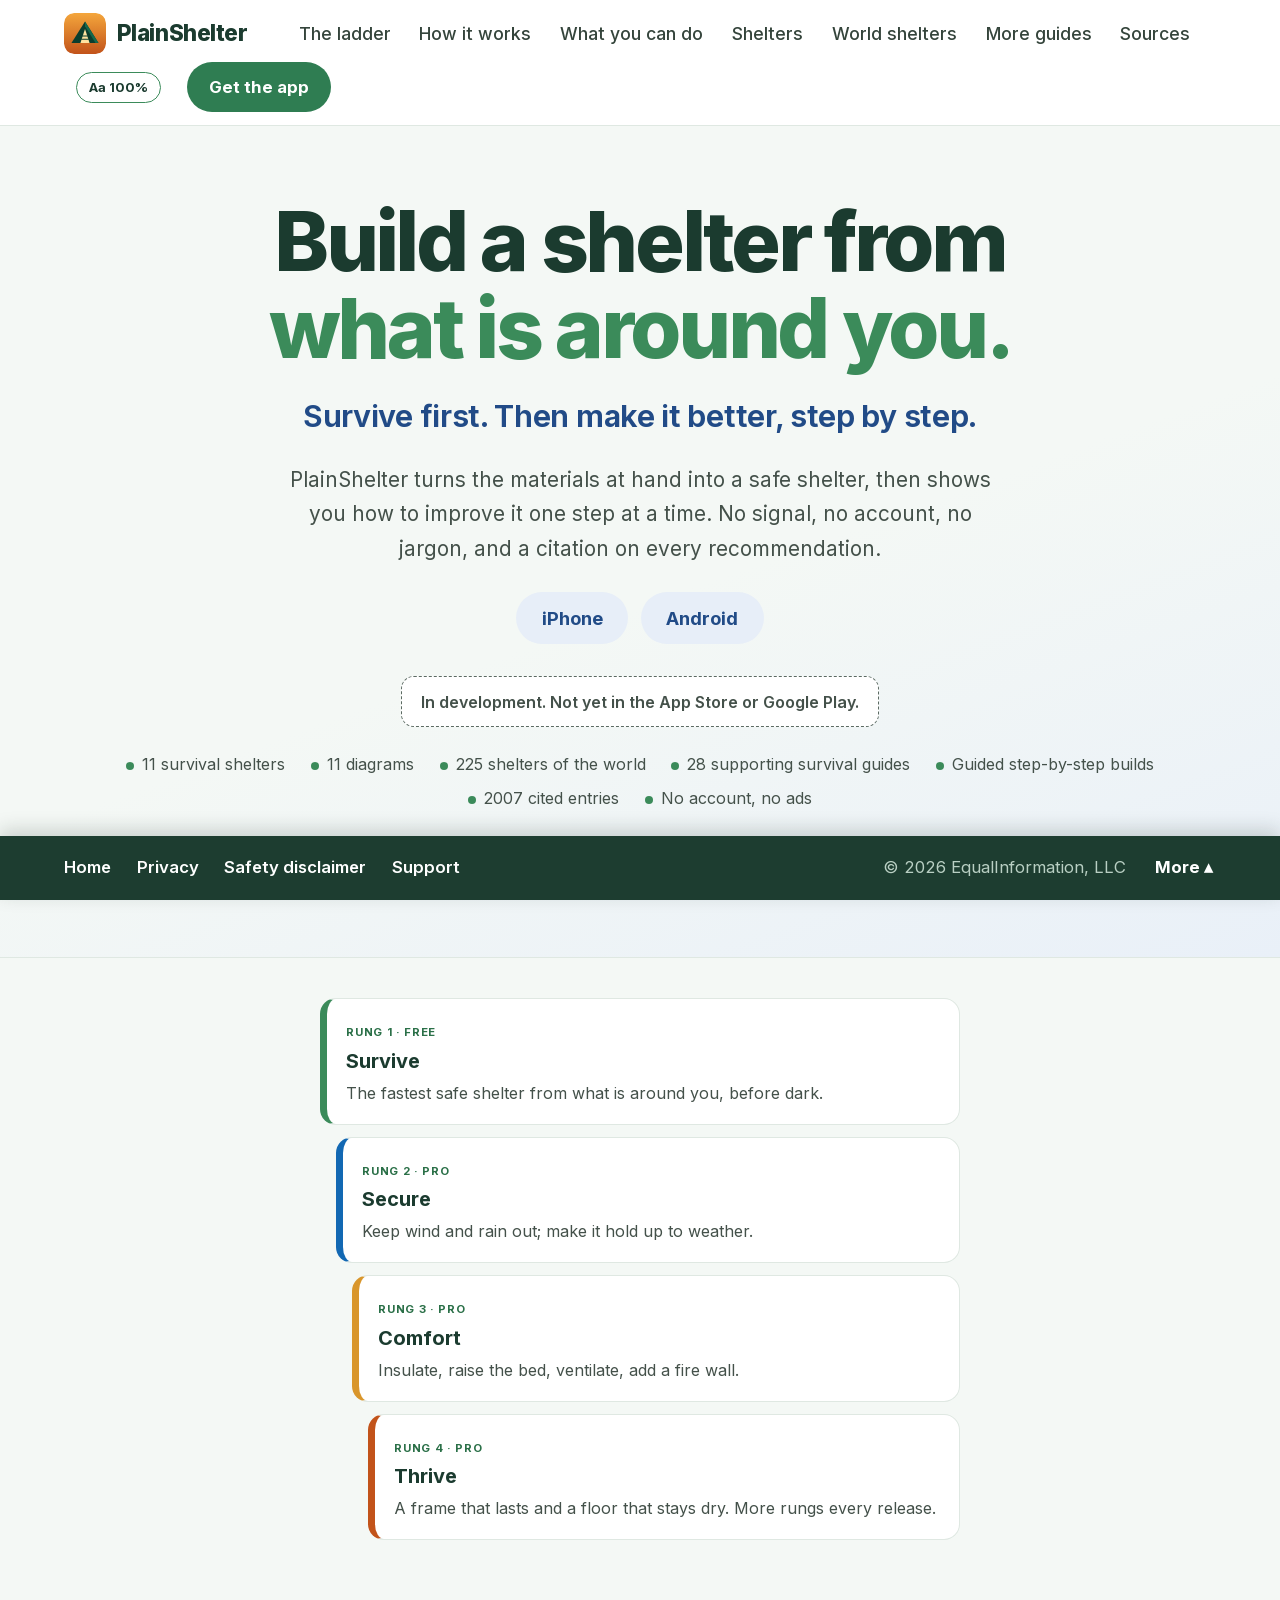
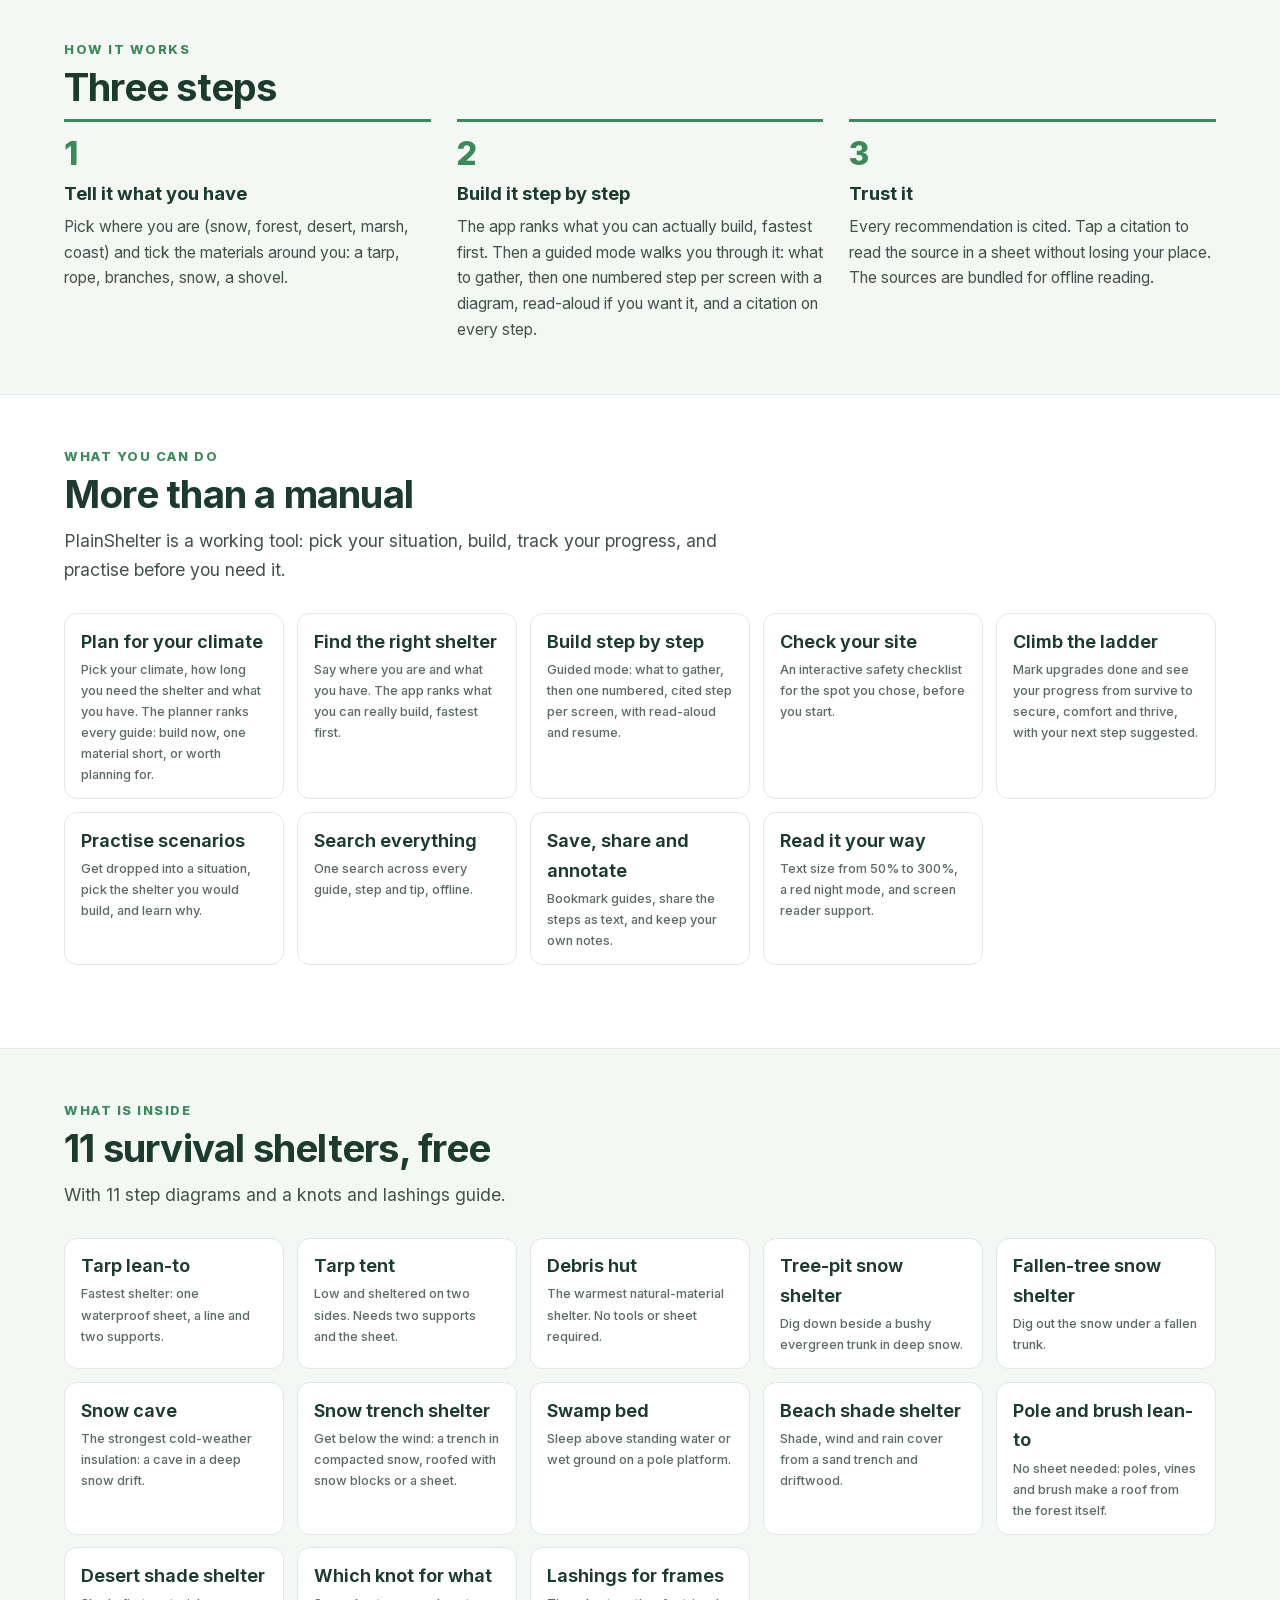
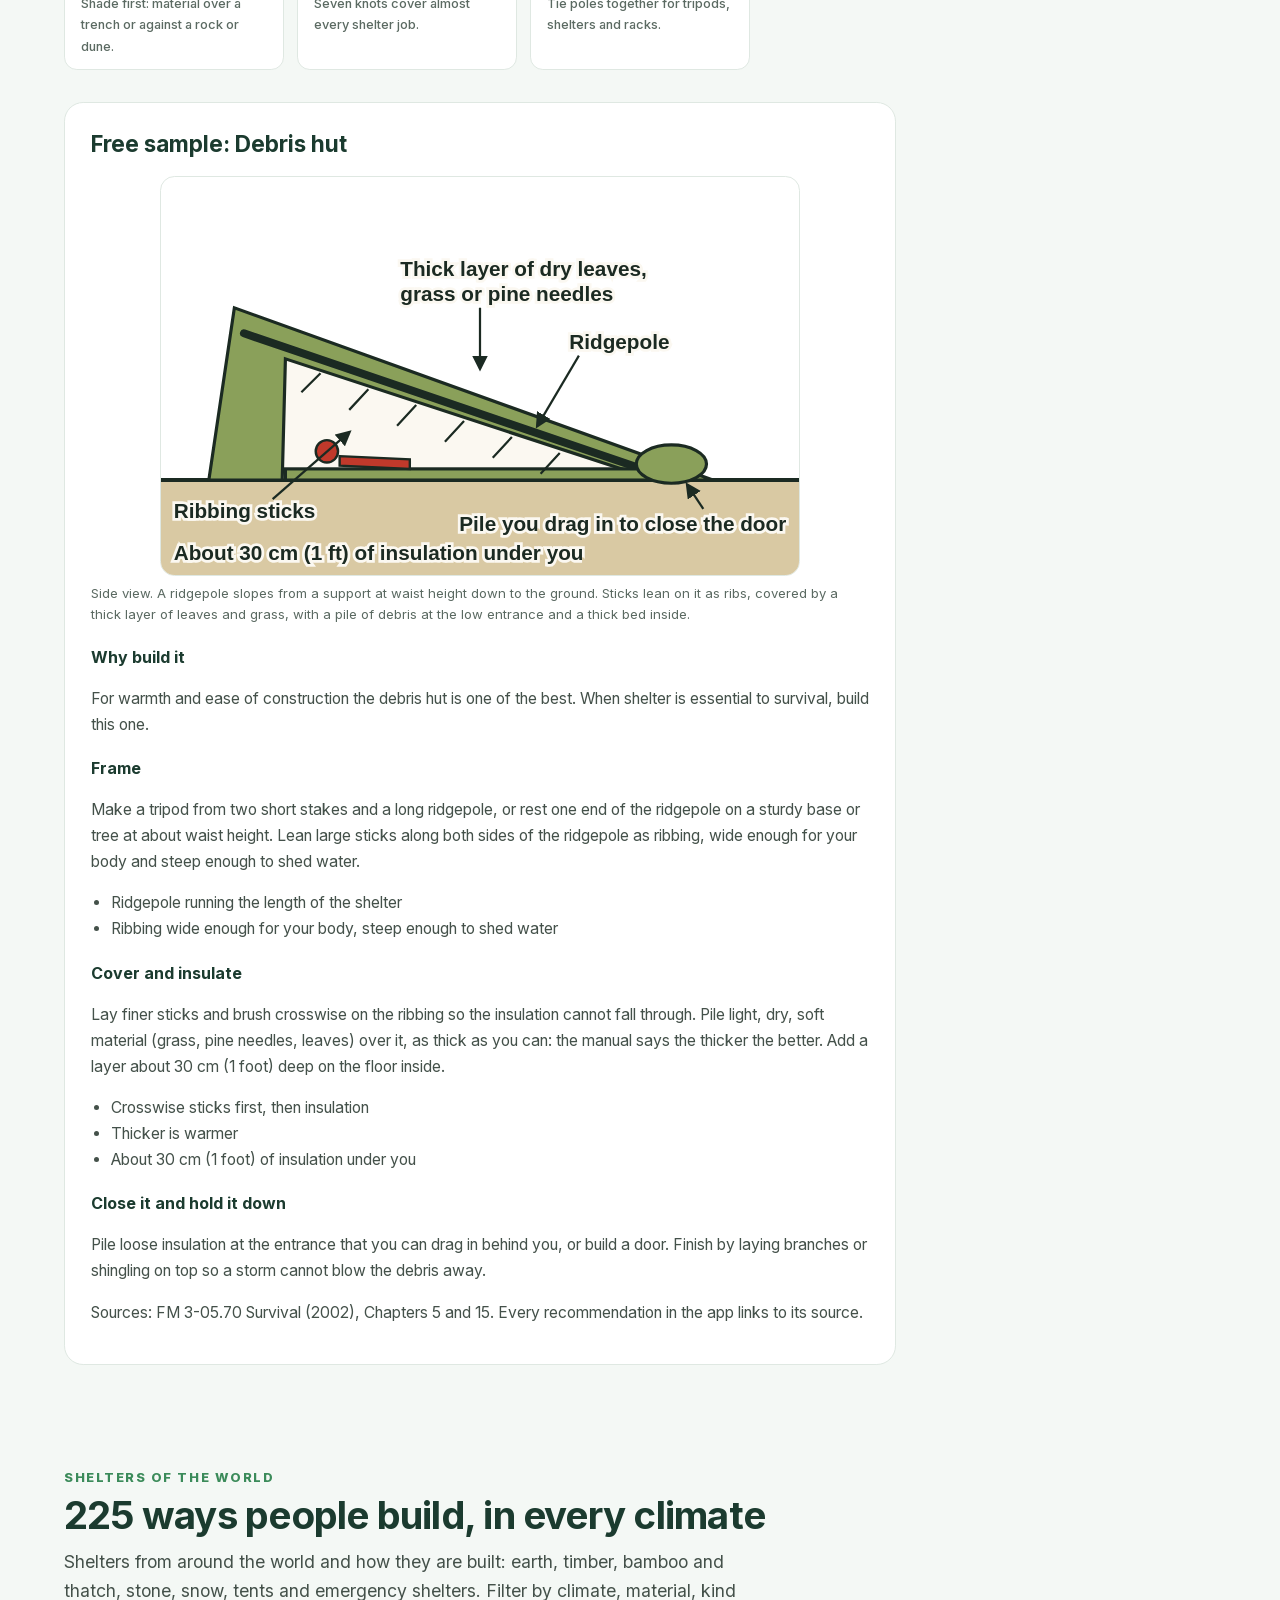
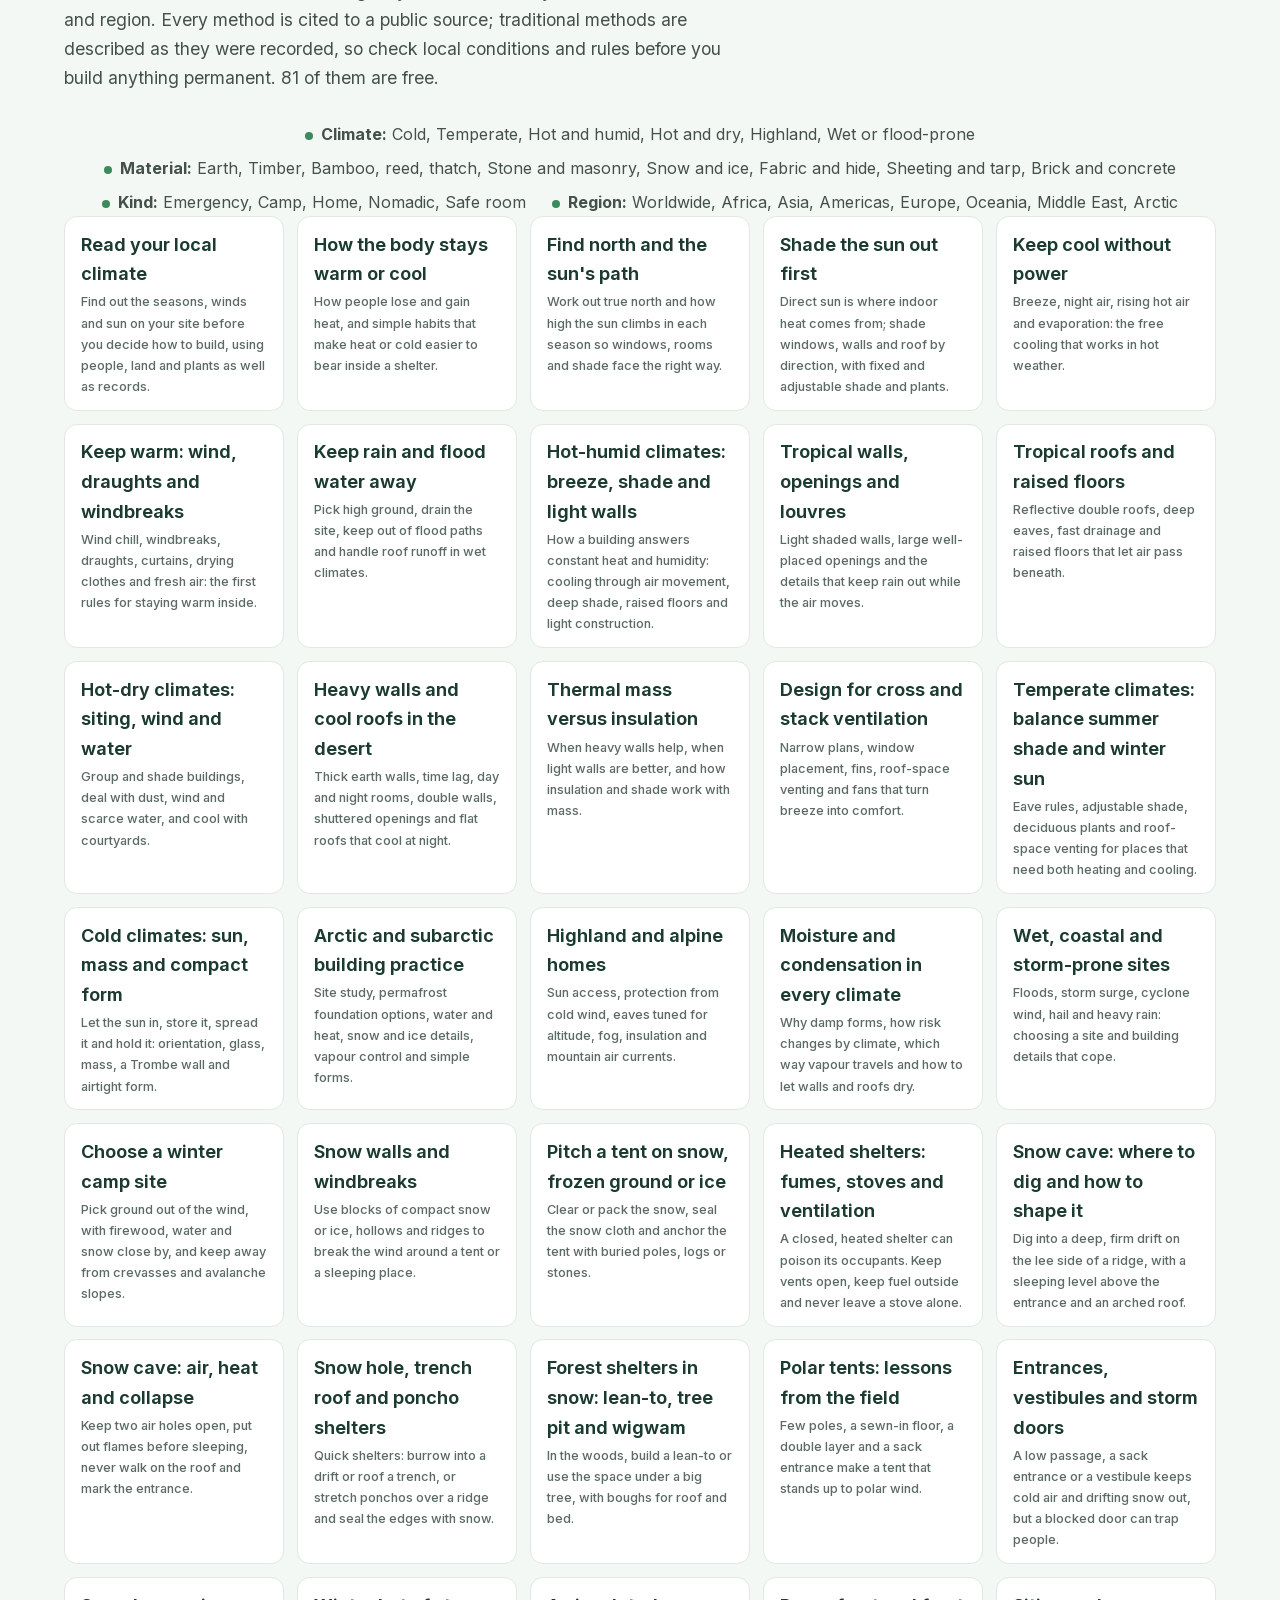
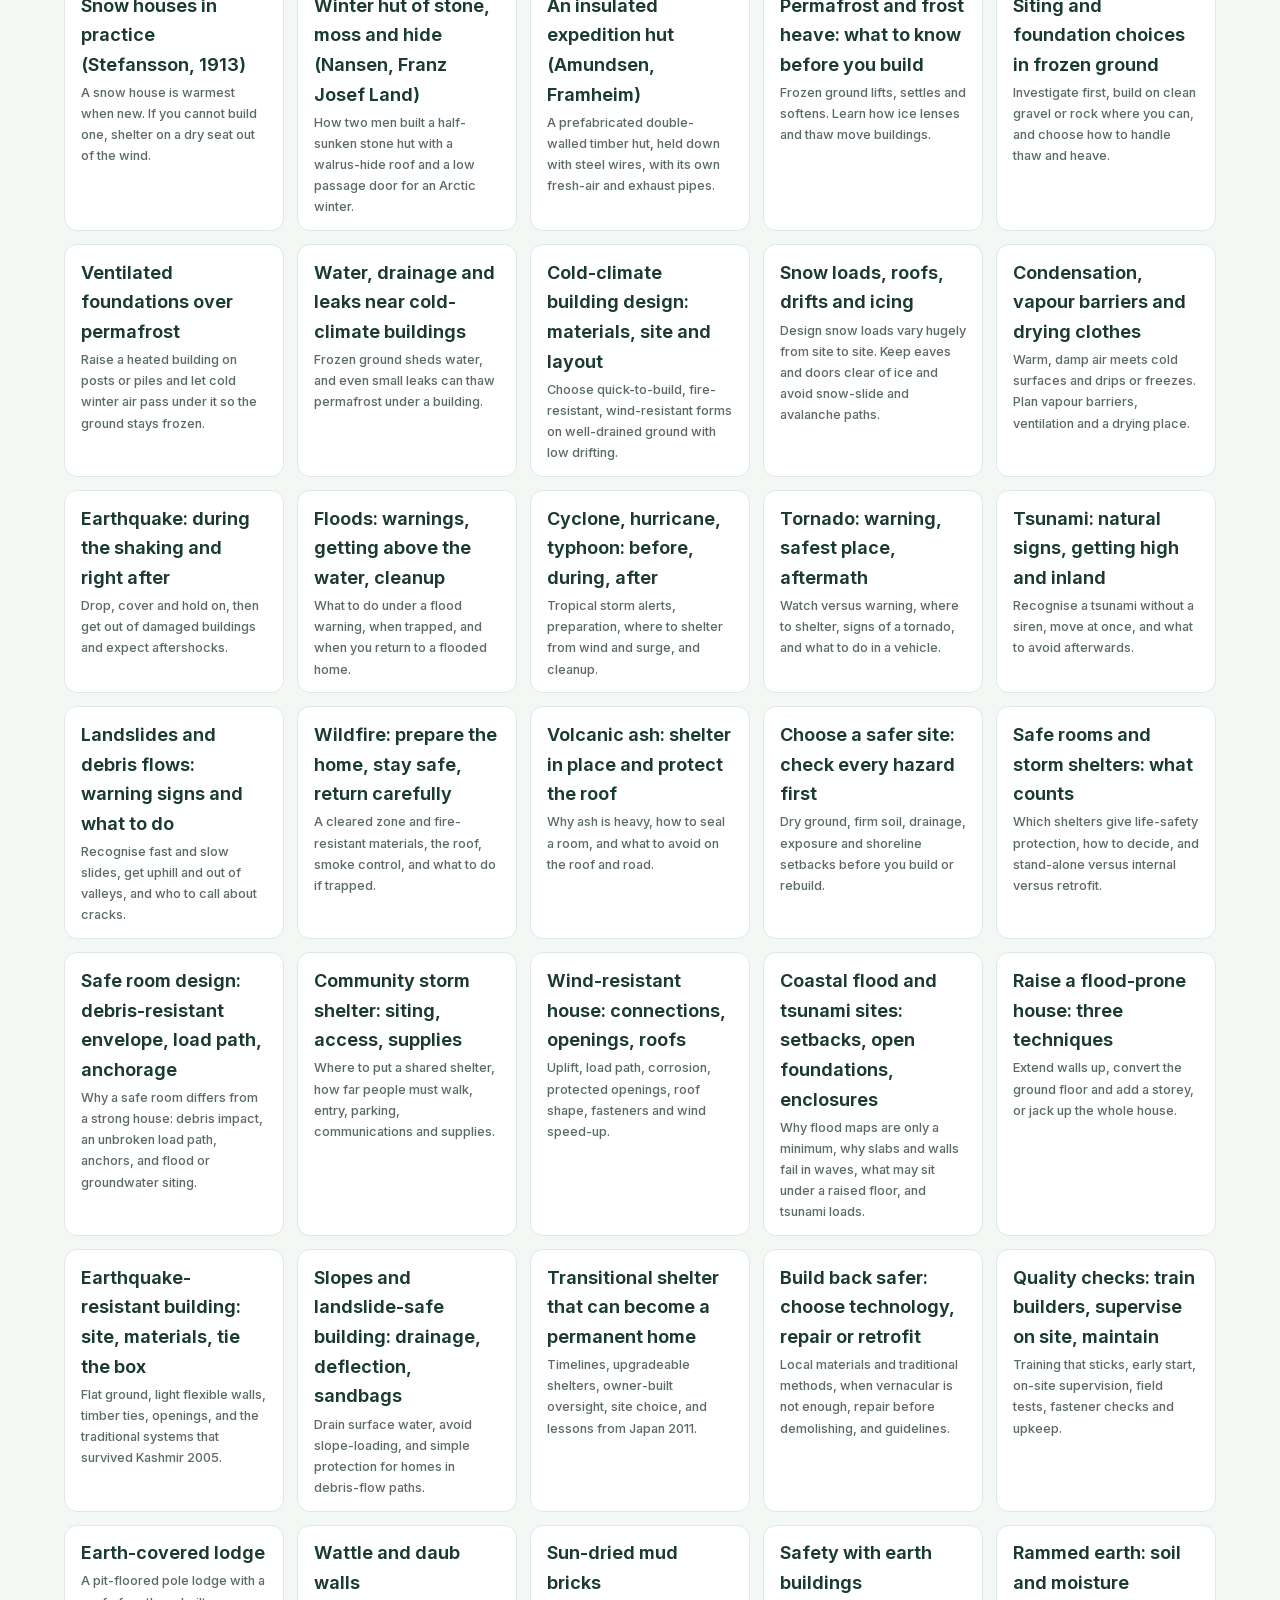
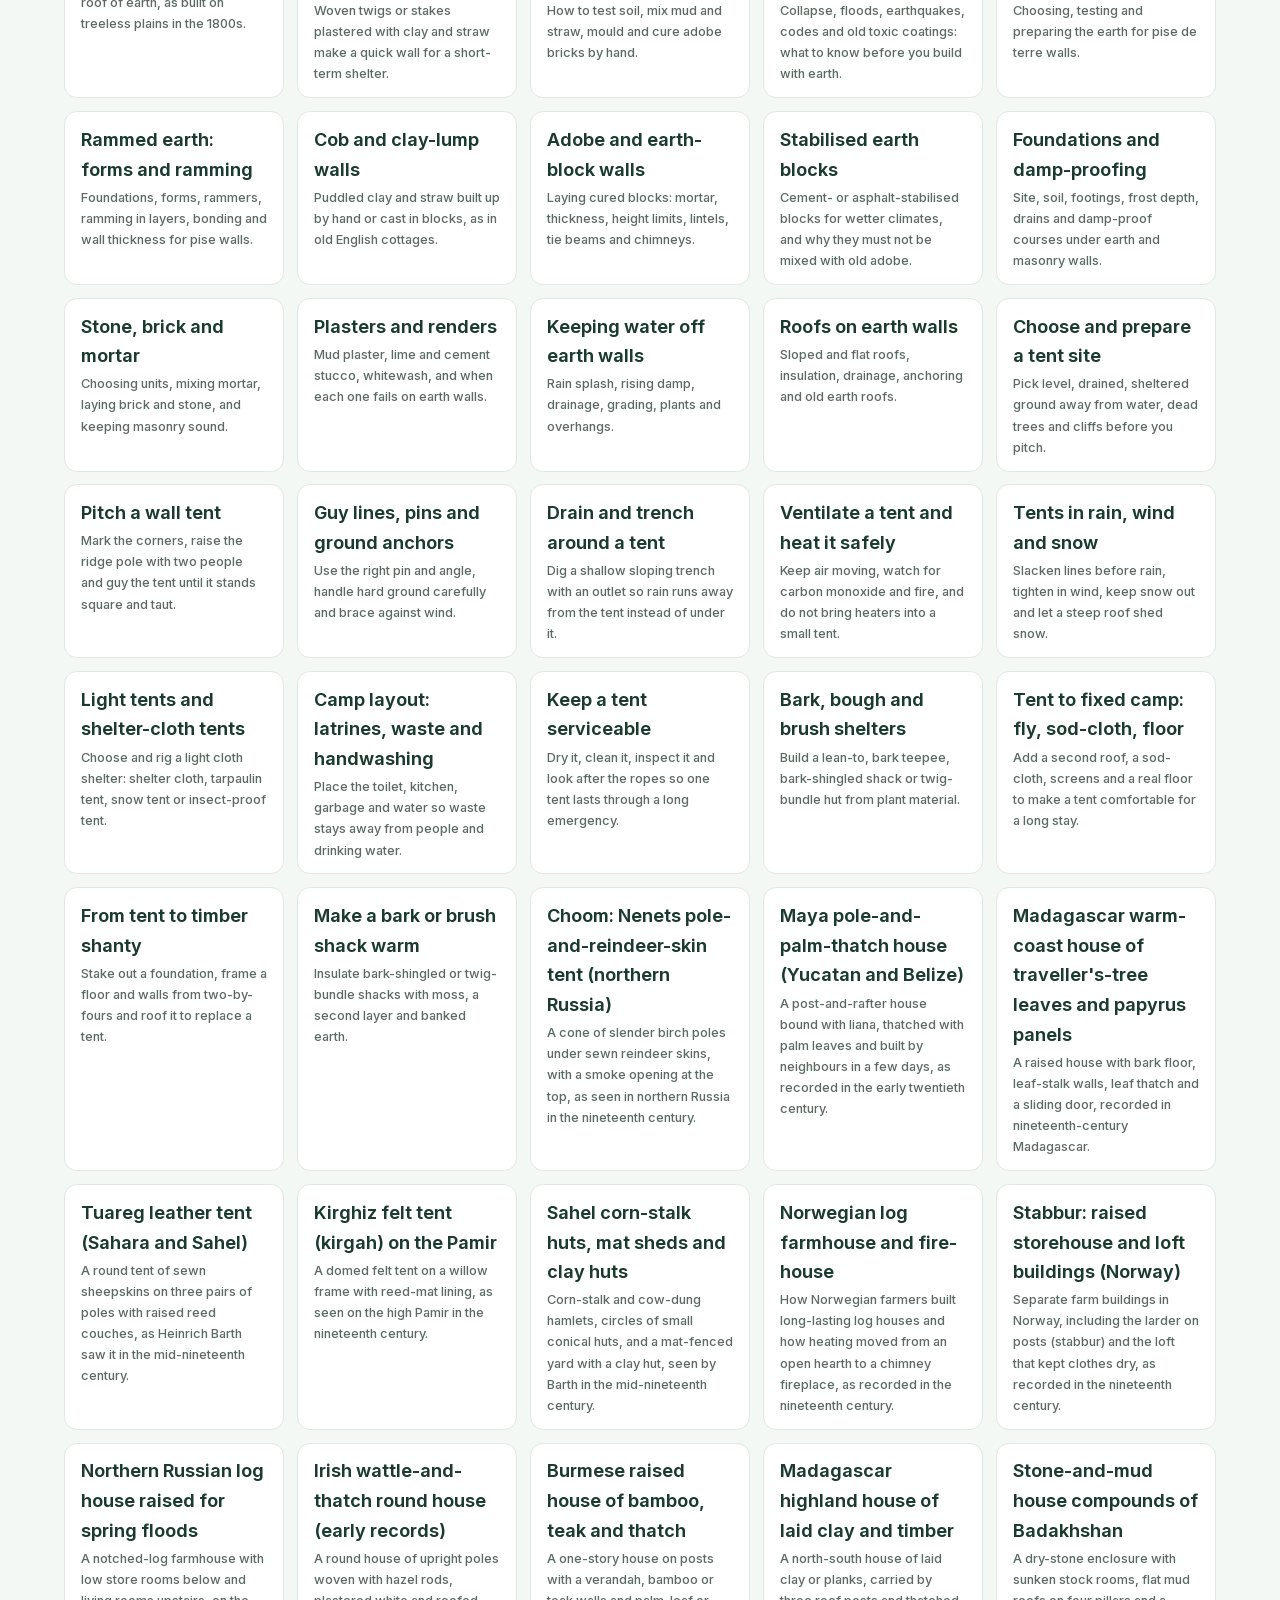
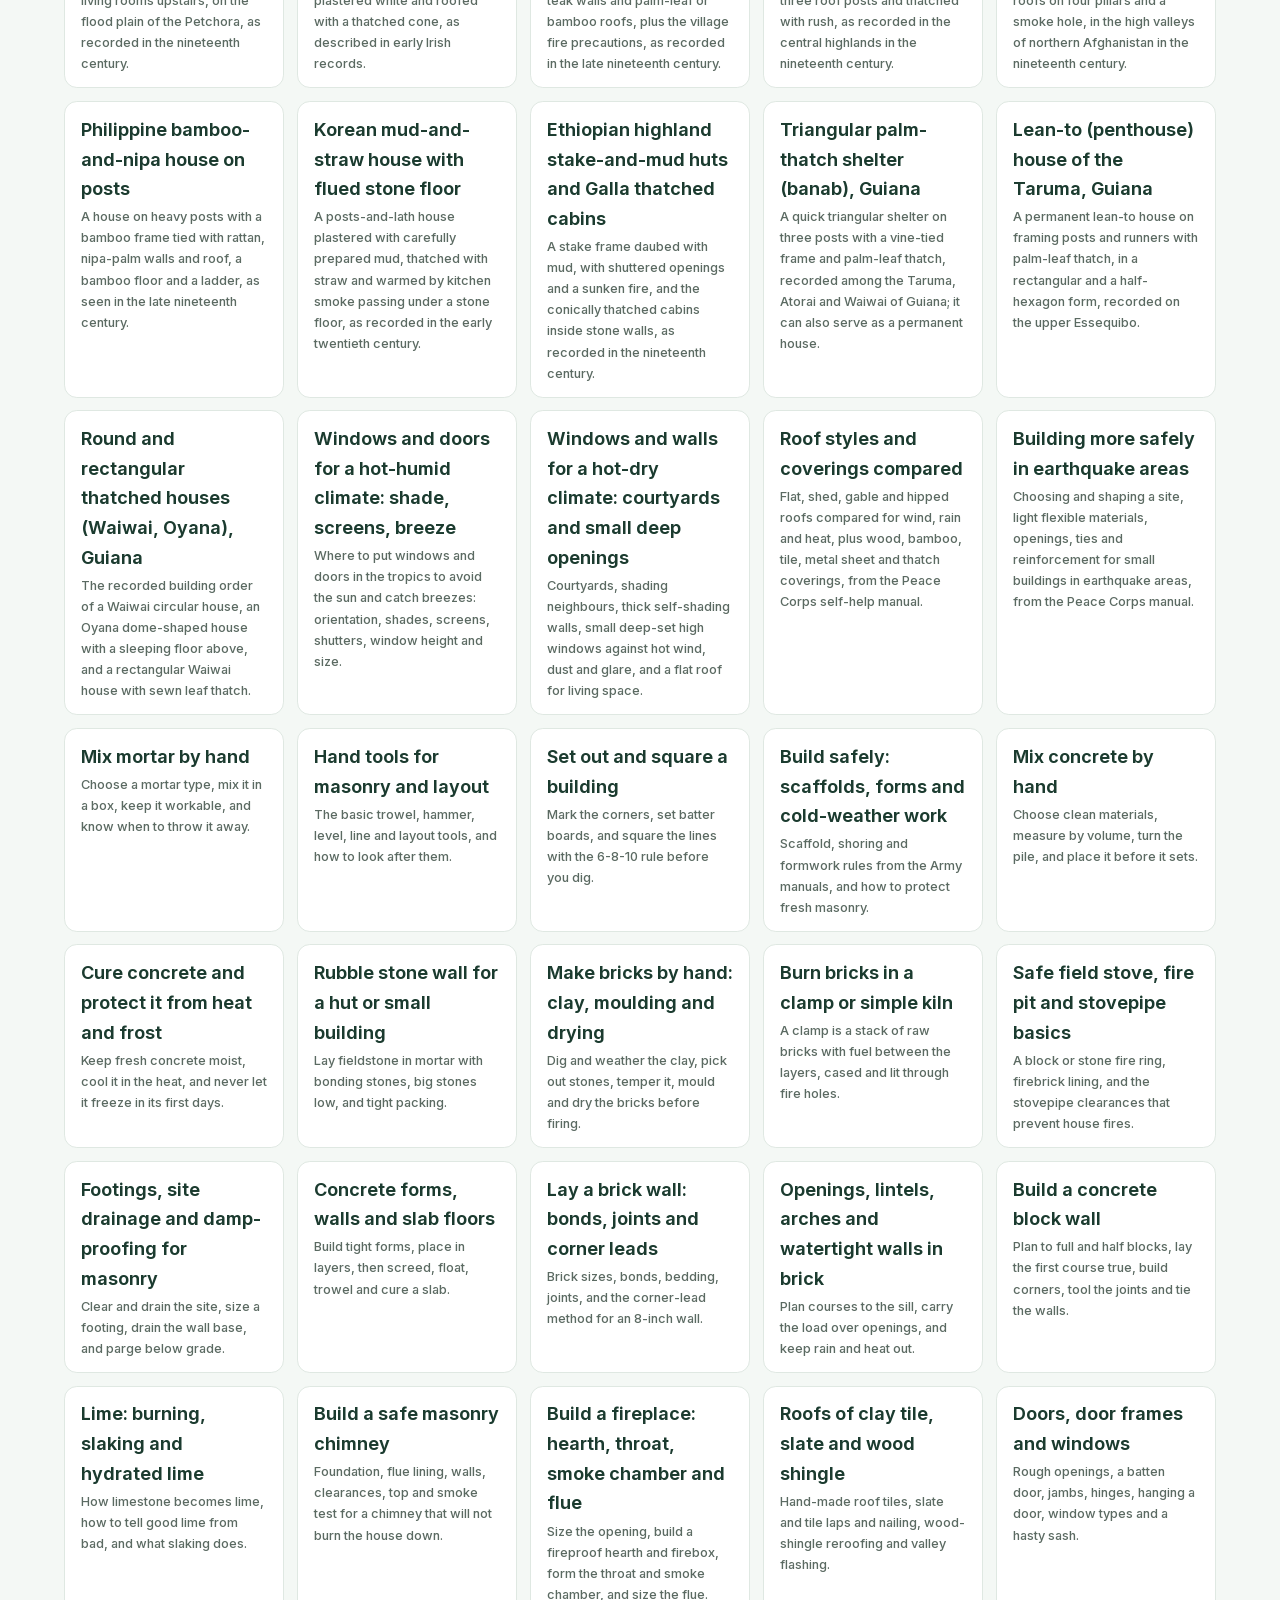
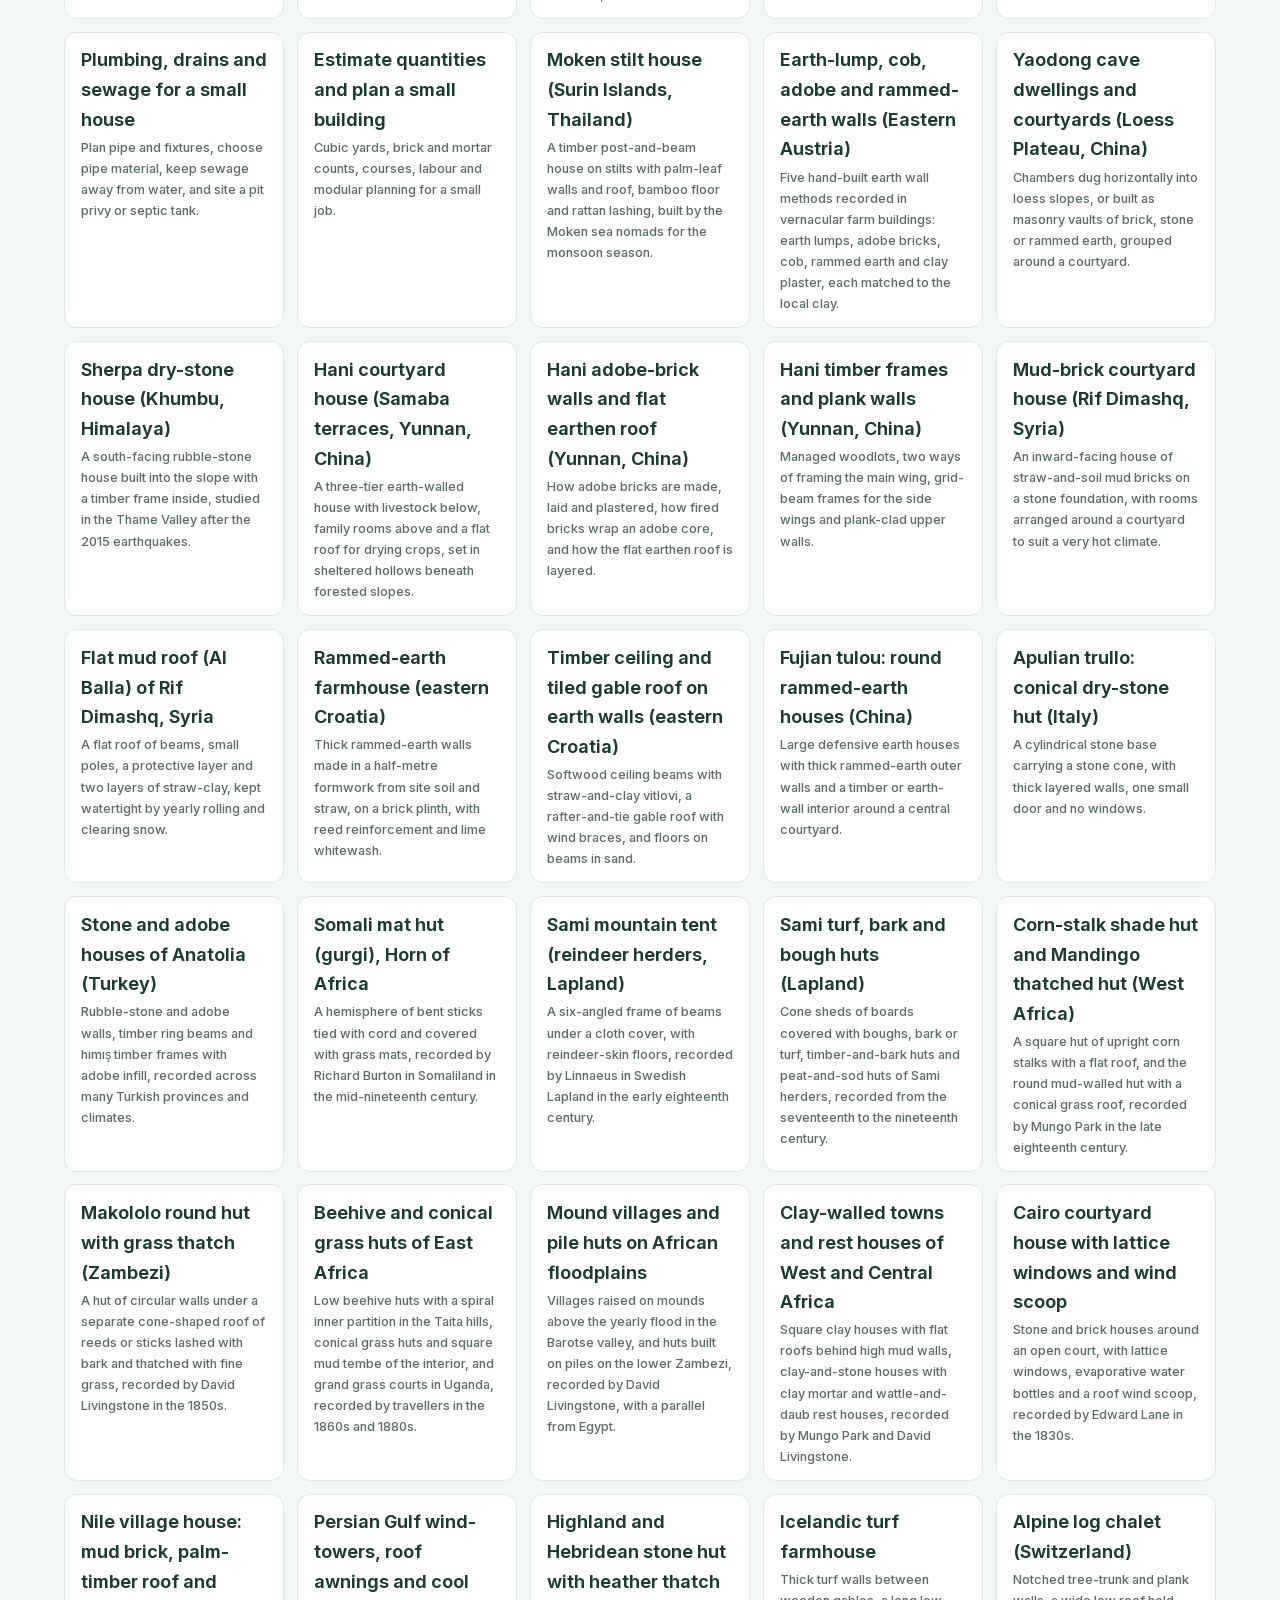
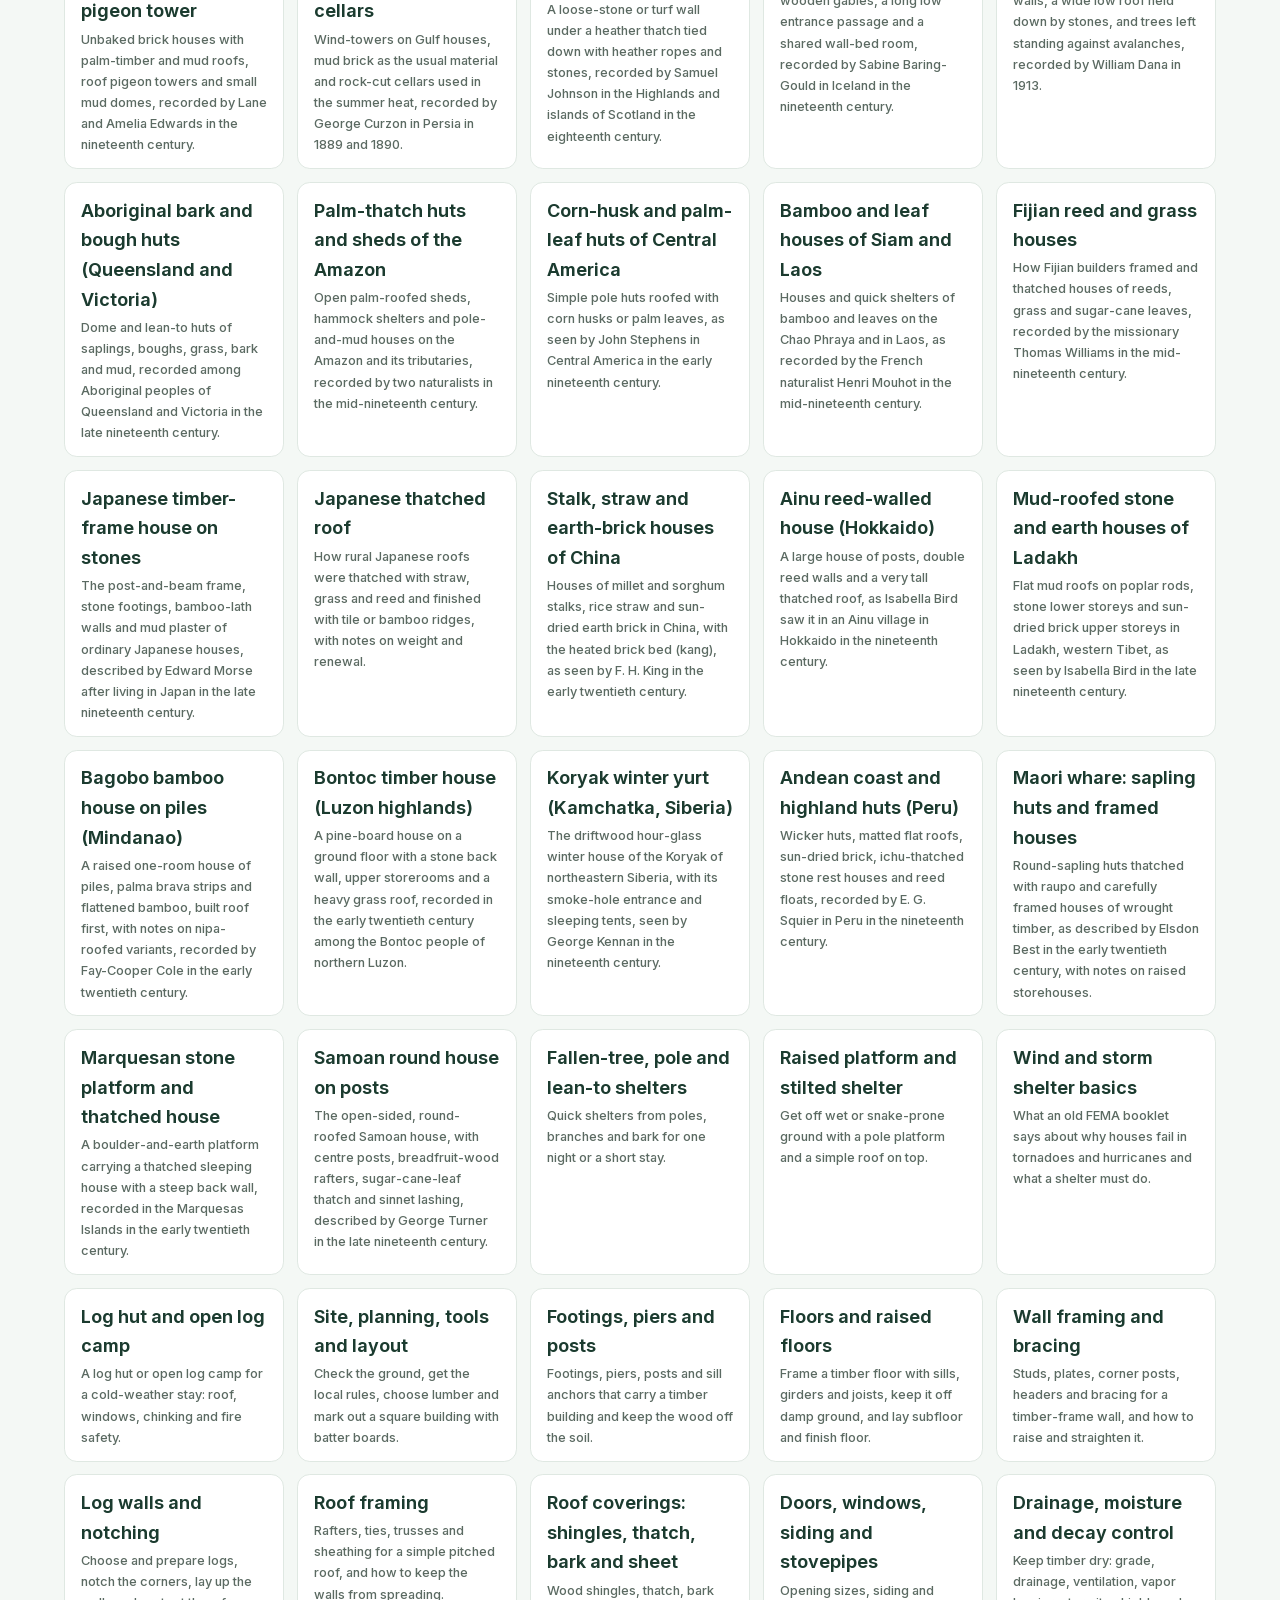
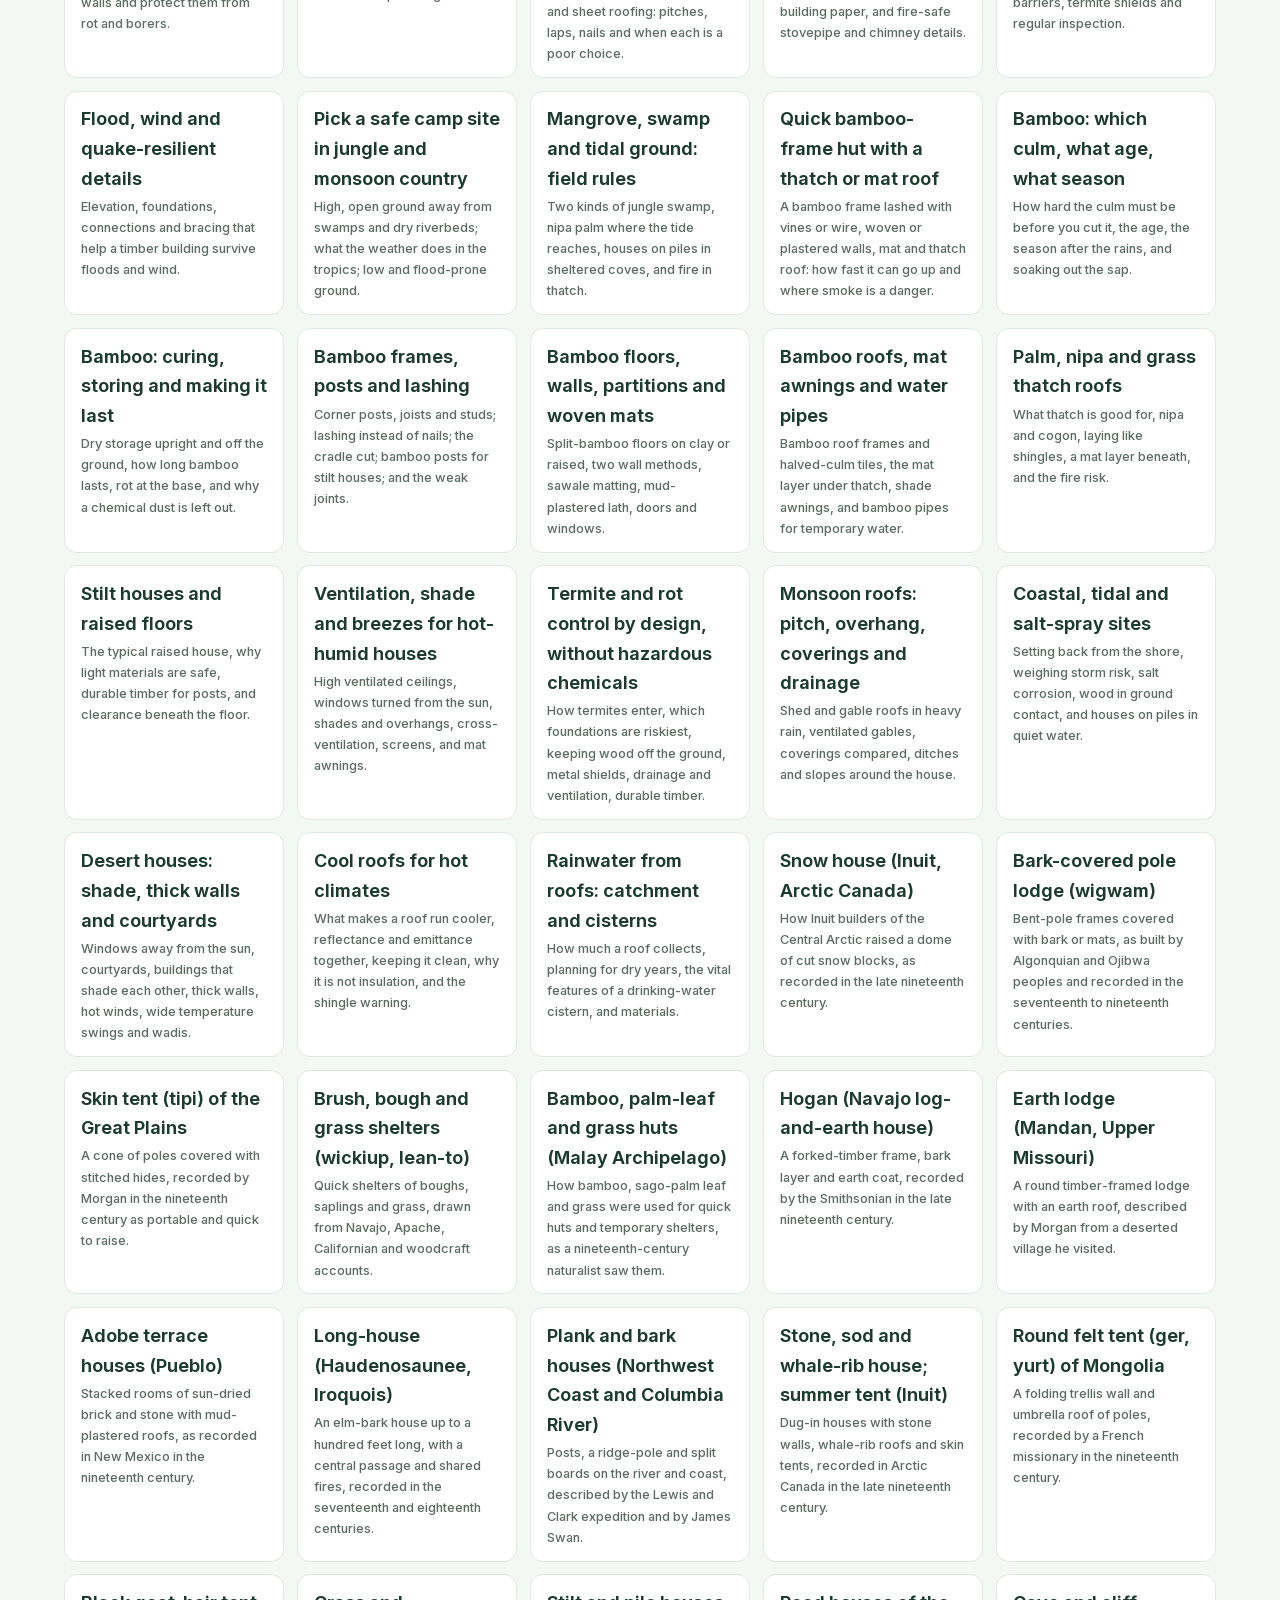
==== commit d9115b37: "Site: 225 shelter guides" ====
--- a/index.html
+++ b/index.html
@@ -33,7 +33,7 @@
     <p class="lede">PlainShelter turns the materials at hand into a safe shelter, then shows you how to improve it one step at a time. No signal, no account, no jargon, and a citation on every recommendation.</p>
     <ul class="chips"><li>iPhone</li><li>Android</li></ul>
     <p class="soon">In development. Not yet in the App Store or Google Play.</p>
-    <ul class="facts"><li>11 survival shelters</li><li>11 diagrams</li><li>204 shelters of the world</li><li>28 supporting survival guides</li><li>Guided step-by-step builds</li><li>1836 cited entries</li><li>No account, no ads</li></ul>
+    <ul class="facts"><li>11 survival shelters</li><li>11 diagrams</li><li>225 shelters of the world</li><li>28 supporting survival guides</li><li>Guided step-by-step builds</li><li>2007 cited entries</li><li>No account, no ads</li></ul>
     <p class="lede" style="margin-top:1.4rem;font-size:1rem">Every shelter points to the next upgrade, so one night of survival becomes a place to live. Survival shelters and knots are always free; PlainShelter Pro unlocks the upgrade ladder.</p>
   </div>
 </section></div>
@@ -91,10 +91,10 @@
 </div></section>
 
 <section class="band" id="world"><div class="shell">
-  <p class="eyebrow">Shelters of the world</p><h2>204 ways people build, in every climate</h2>
-  <p class="sub">Shelters from around the world and how they are built: earth, timber, bamboo and thatch, stone, snow, tents and emergency shelters. Filter by climate, material, kind and region. Every method is cited to a public source; traditional methods are described as they were recorded, so check local conditions and rules before you build anything permanent. 79 of them are free.</p>
+  <p class="eyebrow">Shelters of the world</p><h2>225 ways people build, in every climate</h2>
+  <p class="sub">Shelters from around the world and how they are built: earth, timber, bamboo and thatch, stone, snow, tents and emergency shelters. Filter by climate, material, kind and region. Every method is cited to a public source; traditional methods are described as they were recorded, so check local conditions and rules before you build anything permanent. 81 of them are free.</p>
   <ul class="facts"><li><b>Climate:</b> Cold, Temperate, Hot and humid, Hot and dry, Highland, Wet or flood-prone</li><li><b>Material:</b> Earth, Timber, Bamboo, reed, thatch, Stone and masonry, Snow and ice, Fabric and hide, Sheeting and tarp, Brick and concrete</li><li><b>Kind:</b> Emergency, Camp, Home, Nomadic, Safe room</li><li><b>Region:</b> Worldwide, Africa, Asia, Americas, Europe, Oceania, Middle East, Arctic</li></ul>
-  <ul class="tiles"><li>Read your local climate<small>Find out the seasons, winds and sun on your site before you decide how to build, using people, land and plants as well as records.</small></li><li>How the body stays warm or cool<small>How people lose and gain heat, and simple habits that make heat or cold easier to bear inside a shelter.</small></li><li>Find north and the sun&#x27;s path<small>Work out true north and how high the sun climbs in each season so windows, rooms and shade face the right way.</small></li><li>Shade the sun out first<small>Direct sun is where indoor heat comes from; shade windows, walls and roof by direction, with fixed and adjustable shade and plants.</small></li><li>Keep cool without power<small>Breeze, night air, rising hot air and evaporation: the free cooling that works in hot weather.</small></li><li>Keep warm: wind, draughts and windbreaks<small>Wind chill, windbreaks, draughts, curtains, drying clothes and fresh air: the first rules for staying warm inside.</small></li><li>Keep rain and flood water away<small>Pick high ground, drain the site, keep out of flood paths and handle roof runoff in wet climates.</small></li><li>Hot-humid climates: breeze, shade and light walls<small>How a building answers constant heat and humidity: cooling through air movement, deep shade, raised floors and light construction.</small></li><li>Tropical walls, openings and louvres<small>Light shaded walls, large well-placed openings and the details that keep rain out while the air moves.</small></li><li>Tropical roofs and raised floors<small>Reflective double roofs, deep eaves, fast drainage and raised floors that let air pass beneath.</small></li><li>Hot-dry climates: siting, wind and water<small>Group and shade buildings, deal with dust, wind and scarce water, and cool with courtyards.</small></li><li>Heavy walls and cool roofs in the desert<small>Thick earth walls, time lag, day and night rooms, double walls, shuttered openings and flat roofs that cool at night.</small></li><li>Thermal mass versus insulation<small>When heavy walls help, when light walls are better, and how insulation and shade work with mass.</small></li><li>Design for cross and stack ventilation<small>Narrow plans, window placement, fins, roof-space venting and fans that turn breeze into comfort.</small></li><li>Temperate climates: balance summer shade and winter sun<small>Eave rules, adjustable shade, deciduous plants and roof-space venting for places that need both heating and cooling.</small></li><li>Cold climates: sun, mass and compact form<small>Let the sun in, store it, spread it and hold it: orientation, glass, mass, a Trombe wall and airtight form.</small></li><li>Arctic and subarctic building practice<small>Site study, permafrost foundation options, water and heat, snow and ice details, vapour control and simple forms.</small></li><li>Highland and alpine homes<small>Sun access, protection from cold wind, eaves tuned for altitude, fog, insulation and mountain air currents.</small></li><li>Moisture and condensation in every climate<small>Why damp forms, how risk changes by climate, which way vapour travels and how to let walls and roofs dry.</small></li><li>Wet, coastal and storm-prone sites<small>Floods, storm surge, cyclone wind, hail and heavy rain: choosing a site and building details that cope.</small></li><li>Choose a winter camp site<small>Pick ground out of the wind, with firewood, water and snow close by, and keep away from crevasses and avalanche slopes.</small></li><li>Snow walls and windbreaks<small>Use blocks of compact snow or ice, hollows and ridges to break the wind around a tent or a sleeping place.</small></li><li>Pitch a tent on snow, frozen ground or ice<small>Clear or pack the snow, seal the snow cloth and anchor the tent with buried poles, logs or stones.</small></li><li>Heated shelters: fumes, stoves and ventilation<small>A closed, heated shelter can poison its occupants. Keep vents open, keep fuel outside and never leave a stove alone.</small></li><li>Snow cave: where to dig and how to shape it<small>Dig into a deep, firm drift on the lee side of a ridge, with a sleeping level above the entrance and an arched roof.</small></li><li>Snow cave: air, heat and collapse<small>Keep two air holes open, put out flames before sleeping, never walk on the roof and mark the entrance.</small></li><li>Snow hole, trench roof and poncho shelters<small>Quick shelters: burrow into a drift or roof a trench, or stretch ponchos over a ridge and seal the edges with snow.</small></li><li>Forest shelters in snow: lean-to, tree pit and wigwam<small>In the woods, build a lean-to or use the space under a big tree, with boughs for roof and bed.</small></li><li>Polar tents: lessons from the field<small>Few poles, a sewn-in floor, a double layer and a sack entrance make a tent that stands up to polar wind.</small></li><li>Entrances, vestibules and storm doors<small>A low passage, a sack entrance or a vestibule keeps cold air and drifting snow out, but a blocked door can trap people.</small></li><li>Snow houses in practice (Stefansson, 1913)<small>A snow house is warmest when new. If you cannot build one, shelter on a dry seat out of the wind.</small></li><li>Winter hut of stone, moss and hide (Nansen, Franz Josef Land)<small>How two men built a half-sunken stone hut with a walrus-hide roof and a low passage door for an Arctic winter.</small></li><li>An insulated expedition hut (Amundsen, Framheim)<small>A prefabricated double-walled timber hut, held down with steel wires, with its own fresh-air and exhaust pipes.</small></li><li>Permafrost and frost heave: what to know before you build<small>Frozen ground lifts, settles and softens. Learn how ice lenses and thaw move buildings.</small></li><li>Siting and foundation choices in frozen ground<small>Investigate first, build on clean gravel or rock where you can, and choose how to handle thaw and heave.</small></li><li>Ventilated foundations over permafrost<small>Raise a heated building on posts or piles and let cold winter air pass under it so the ground stays frozen.</small></li><li>Water, drainage and leaks near cold-climate buildings<small>Frozen ground sheds water, and even small leaks can thaw permafrost under a building.</small></li><li>Cold-climate building design: materials, site and layout<small>Choose quick-to-build, fire-resistant, wind-resistant forms on well-drained ground with low drifting.</small></li><li>Snow loads, roofs, drifts and icing<small>Design snow loads vary hugely from site to site. Keep eaves and doors clear of ice and avoid snow-slide and avalanche paths.</small></li><li>Condensation, vapour barriers and drying clothes<small>Warm, damp air meets cold surfaces and drips or freezes. Plan vapour barriers, ventilation and a drying place.</small></li><li>Earthquake: during the shaking and right after<small>Drop, cover and hold on, then get out of damaged buildings and expect aftershocks.</small></li><li>Floods: warnings, getting above the water, cleanup<small>What to do under a flood warning, when trapped, and when you return to a flooded home.</small></li><li>Cyclone, hurricane, typhoon: before, during, after<small>Tropical storm alerts, preparation, where to shelter from wind and surge, and cleanup.</small></li><li>Tornado: warning, safest place, aftermath<small>Watch versus warning, where to shelter, signs of a tornado, and what to do in a vehicle.</small></li><li>Tsunami: natural signs, getting high and inland<small>Recognise a tsunami without a siren, move at once, and what to avoid afterwards.</small></li><li>Landslides and debris flows: warning signs and what to do<small>Recognise fast and slow slides, get uphill and out of valleys, and who to call about cracks.</small></li><li>Wildfire: prepare the home, stay safe, return carefully<small>A cleared zone and fire-resistant materials, the roof, smoke control, and what to do if trapped.</small></li><li>Volcanic ash: shelter in place and protect the roof<small>Why ash is heavy, how to seal a room, and what to avoid on the roof and road.</small></li><li>Choose a safer site: check every hazard first<small>Dry ground, firm soil, drainage, exposure and shoreline setbacks before you build or rebuild.</small></li><li>Safe rooms and storm shelters: what counts<small>Which shelters give life-safety protection, how to decide, and stand-alone versus internal versus retrofit.</small></li><li>Safe room design: debris-resistant envelope, load path, anchorage<small>Why a safe room differs from a strong house: debris impact, an unbroken load path, anchors, and flood or groundwater siting.</small></li><li>Community storm shelter: siting, access, supplies<small>Where to put a shared shelter, how far people must walk, entry, parking, communications and supplies.</small></li><li>Wind-resistant house: connections, openings, roofs<small>Uplift, load path, corrosion, protected openings, roof shape, fasteners and wind speed-up.</small></li><li>Coastal flood and tsunami sites: setbacks, open foundations, enclosures<small>Why flood maps are only a minimum, why slabs and walls fail in waves, what may sit under a raised floor, and tsunami loads.</small></li><li>Raise a flood-prone house: three techniques<small>Extend walls up, convert the ground floor and add a storey, or jack up the whole house.</small></li><li>Earthquake-resistant building: site, materials, tie the box<small>Flat ground, light flexible walls, timber ties, openings, and the traditional systems that survived Kashmir 2005.</small></li><li>Slopes and landslide-safe building: drainage, deflection, sandbags<small>Drain surface water, avoid slope-loading, and simple protection for homes in debris-flow paths.</small></li><li>Transitional shelter that can become a permanent home<small>Timelines, upgradeable shelters, owner-built oversight, site choice, and lessons from Japan 2011.</small></li><li>Build back safer: choose technology, repair or retrofit<small>Local materials and traditional methods, when vernacular is not enough, repair before demolishing, and guidelines.</small></li><li>Quality checks: train builders, supervise on site, maintain<small>Training that sticks, early start, on-site supervision, field tests, fastener checks and upkeep.</small></li><li>Earth-covered lodge<small>A pit-floored pole lodge with a roof of earth, as built on treeless plains in the 1800s.</small></li><li>Wattle and daub walls<small>Woven twigs or stakes plastered with clay and straw make a quick wall for a short-term shelter.</small></li><li>Sun-dried mud bricks<small>How to test soil, mix mud and straw, mould and cure adobe bricks by hand.</small></li><li>Safety with earth buildings<small>Collapse, floods, earthquakes, codes and old toxic coatings: what to know before you build with earth.</small></li><li>Rammed earth: soil and moisture<small>Choosing, testing and preparing the earth for pise de terre walls.</small></li><li>Rammed earth: forms and ramming<small>Foundations, forms, rammers, ramming in layers, bonding and wall thickness for pise walls.</small></li><li>Cob and clay-lump walls<small>Puddled clay and straw built up by hand or cast in blocks, as in old English cottages.</small></li><li>Adobe and earth-block walls<small>Laying cured blocks: mortar, thickness, height limits, lintels, tie beams and chimneys.</small></li><li>Stabilised earth blocks<small>Cement- or asphalt-stabilised blocks for wetter climates, and why they must not be mixed with old adobe.</small></li><li>Foundations and damp-proofing<small>Site, soil, footings, frost depth, drains and damp-proof courses under earth and masonry walls.</small></li><li>Stone, brick and mortar<small>Choosing units, mixing mortar, laying brick and stone, and keeping masonry sound.</small></li><li>Plasters and renders<small>Mud plaster, lime and cement stucco, whitewash, and when each one fails on earth walls.</small></li><li>Keeping water off earth walls<small>Rain splash, rising damp, drainage, grading, plants and overhangs.</small></li><li>Roofs on earth walls<small>Sloped and flat roofs, insulation, drainage, anchoring and old earth roofs.</small></li><li>Choose and prepare a tent site<small>Pick level, drained, sheltered ground away from water, dead trees and cliffs before you pitch.</small></li><li>Pitch a wall tent<small>Mark the corners, raise the ridge pole with two people and guy the tent until it stands square and taut.</small></li><li>Guy lines, pins and ground anchors<small>Use the right pin and angle, handle hard ground carefully and brace against wind.</small></li><li>Drain and trench around a tent<small>Dig a shallow sloping trench with an outlet so rain runs away from the tent instead of under it.</small></li><li>Ventilate a tent and heat it safely<small>Keep air moving, watch for carbon monoxide and fire, and do not bring heaters into a small tent.</small></li><li>Tents in rain, wind and snow<small>Slacken lines before rain, tighten in wind, keep snow out and let a steep roof shed snow.</small></li><li>Light tents and shelter-cloth tents<small>Choose and rig a light cloth shelter: shelter cloth, tarpaulin tent, snow tent or insect-proof tent.</small></li><li>Camp layout: latrines, waste and handwashing<small>Place the toilet, kitchen, garbage and water so waste stays away from people and drinking water.</small></li><li>Keep a tent serviceable<small>Dry it, clean it, inspect it and look after the ropes so one tent lasts through a long emergency.</small></li><li>Bark, bough and brush shelters<small>Build a lean-to, bark teepee, bark-shingled shack or twig-bundle hut from plant material.</small></li><li>Tent to fixed camp: fly, sod-cloth, floor<small>Add a second roof, a sod-cloth, screens and a real floor to make a tent comfortable for a long stay.</small></li><li>From tent to timber shanty<small>Stake out a foundation, frame a floor and walls from two-by-fours and roof it to replace a tent.</small></li><li>Make a bark or brush shack warm<small>Insulate bark-shingled or twig-bundle shacks with moss, a second layer and banked earth.</small></li><li>Choom: Nenets pole-and-reindeer-skin tent (northern Russia)<small>A cone of slender birch poles under sewn reindeer skins, with a smoke opening at the top, as seen in northern Russia in the nineteenth century.</small></li><li>Maya pole-and-palm-thatch house (Yucatan and Belize)<small>A post-and-rafter house bound with liana, thatched with palm leaves and built by neighbours in a few days, as recorded in the early twentieth century.</small></li><li>Madagascar warm-coast house of traveller&#x27;s-tree leaves and papyrus panels<small>A raised house with bark floor, leaf-stalk walls, leaf thatch and a sliding door, recorded in nineteenth-century Madagascar.</small></li><li>Tuareg leather tent (Sahara and Sahel)<small>A round tent of sewn sheepskins on three pairs of poles with raised reed couches, as Heinrich Barth saw it in the mid-nineteenth century.</small></li><li>Kirghiz felt tent (kirgah) on the Pamir<small>A domed felt tent on a willow frame with reed-mat lining, as seen on the high Pamir in the nineteenth century.</small></li><li>Sahel corn-stalk huts, mat sheds and clay huts<small>Corn-stalk and cow-dung hamlets, circles of small conical huts, and a mat-fenced yard with a clay hut, seen by Barth in the mid-nineteenth century.</small></li><li>Norwegian log farmhouse and fire-house<small>How Norwegian farmers built long-lasting log houses and how heating moved from an open hearth to a chimney fireplace, as recorded in the nineteenth century.</small></li><li>Stabbur: raised storehouse and loft buildings (Norway)<small>Separate farm buildings in Norway, including the larder on posts (stabbur) and the loft that kept clothes dry, as recorded in the nineteenth century.</small></li><li>Northern Russian log house raised for spring floods<small>A notched-log farmhouse with low store rooms below and living rooms upstairs, on the flood plain of the Petchora, as recorded in the nineteenth century.</small></li><li>Irish wattle-and-thatch round house (early records)<small>A round house of upright poles woven with hazel rods, plastered white and roofed with a thatched cone, as described in early Irish records.</small></li><li>Burmese raised house of bamboo, teak and thatch<small>A one-story house on posts with a verandah, bamboo or teak walls and palm-leaf or bamboo roofs, plus the village fire precautions, as recorded in the late nineteenth century.</small></li><li>Madagascar highland house of laid clay and timber<small>A north-south house of laid clay or planks, carried by three roof posts and thatched with rush, as recorded in the central highlands in the nineteenth century.</small></li><li>Stone-and-mud house compounds of Badakhshan<small>A dry-stone enclosure with sunken stock rooms, flat mud roofs on four pillars and a smoke hole, in the high valleys of northern Afghanistan in the nineteenth century.</small></li><li>Philippine bamboo-and-nipa house on posts<small>A house on heavy posts with a bamboo frame tied with rattan, nipa-palm walls and roof, a bamboo floor and a ladder, as seen in the late nineteenth century.</small></li><li>Korean mud-and-straw house with flued stone floor<small>A posts-and-lath house plastered with carefully prepared mud, thatched with straw and warmed by kitchen smoke passing under a stone floor, as recorded in the early twentieth century.</small></li><li>Ethiopian highland stake-and-mud huts and Galla thatched cabins<small>A stake frame daubed with mud, with shuttered openings and a sunken fire, and the conically thatched cabins inside stone walls, as recorded in the nineteenth century.</small></li><li>Mix mortar by hand<small>Choose a mortar type, mix it in a box, keep it workable, and know when to throw it away.</small></li><li>Hand tools for masonry and layout<small>The basic trowel, hammer, level, line and layout tools, and how to look after them.</small></li><li>Set out and square a building<small>Mark the corners, set batter boards, and square the lines with the 6-8-10 rule before you dig.</small></li><li>Build safely: scaffolds, forms and cold-weather work<small>Scaffold, shoring and formwork rules from the Army manuals, and how to protect fresh masonry.</small></li><li>Mix concrete by hand<small>Choose clean materials, measure by volume, turn the pile, and place it before it sets.</small></li><li>Cure concrete and protect it from heat and frost<small>Keep fresh concrete moist, cool it in the heat, and never let it freeze in its first days.</small></li><li>Rubble stone wall for a hut or small building<small>Lay fieldstone in mortar with bonding stones, big stones low, and tight packing.</small></li><li>Make bricks by hand: clay, moulding and drying<small>Dig and weather the clay, pick out stones, temper it, mould and dry the bricks before firing.</small></li><li>Burn bricks in a clamp or simple kiln<small>A clamp is a stack of raw bricks with fuel between the layers, cased and lit through fire holes.</small></li><li>Safe field stove, fire pit and stovepipe basics<small>A block or stone fire ring, firebrick lining, and the stovepipe clearances that prevent house fires.</small></li><li>Footings, site drainage and damp-proofing for masonry<small>Clear and drain the site, size a footing, drain the wall base, and parge below grade.</small></li><li>Concrete forms, walls and slab floors<small>Build tight forms, place in layers, then screed, float, trowel and cure a slab.</small></li><li>Lay a brick wall: bonds, joints and corner leads<small>Brick sizes, bonds, bedding, joints, and the corner-lead method for an 8-inch wall.</small></li><li>Openings, lintels, arches and watertight walls in brick<small>Plan courses to the sill, carry the load over openings, and keep rain and heat out.</small></li><li>Build a concrete block wall<small>Plan to full and half blocks, lay the first course true, build corners, tool the joints and tie the walls.</small></li><li>Lime: burning, slaking and hydrated lime<small>How limestone becomes lime, how to tell good lime from bad, and what slaking does.</small></li><li>Build a safe masonry chimney<small>Foundation, flue lining, walls, clearances, top and smoke test for a chimney that will not burn the house down.</small></li><li>Build a fireplace: hearth, throat, smoke chamber and flue<small>Size the opening, build a fireproof hearth and firebox, form the throat and smoke chamber, and size the flue.</small></li><li>Roofs of clay tile, slate and wood shingle<small>Hand-made roof tiles, slate and tile laps and nailing, wood-shingle reroofing and valley flashing.</small></li><li>Doors, door frames and windows<small>Rough openings, a batten door, jambs, hinges, hanging a door, window types and a hasty sash.</small></li><li>Plumbing, drains and sewage for a small house<small>Plan pipe and fixtures, choose pipe material, keep sewage away from water, and site a pit privy or septic tank.</small></li><li>Estimate quantities and plan a small building<small>Cubic yards, brick and mortar counts, courses, labour and modular planning for a small job.</small></li><li>Somali mat hut (gurgi), Horn of Africa<small>A hemisphere of bent sticks tied with cord and covered with grass mats, recorded by Richard Burton in Somaliland in the mid-nineteenth century.</small></li><li>Sami mountain tent (reindeer herders, Lapland)<small>A six-angled frame of beams under a cloth cover, with reindeer-skin floors, recorded by Linnaeus in Swedish Lapland in the early eighteenth century.</small></li><li>Sami turf, bark and bough huts (Lapland)<small>Cone sheds of boards covered with boughs, bark or turf, timber-and-bark huts and peat-and-sod huts of Sami herders, recorded from the seventeenth to the nineteenth century.</small></li><li>Corn-stalk shade hut and Mandingo thatched hut (West Africa)<small>A square hut of upright corn stalks with a flat roof, and the round mud-walled hut with a conical grass roof, recorded by Mungo Park in the late eighteenth century.</small></li><li>Makololo round hut with grass thatch (Zambezi)<small>A hut of circular walls under a separate cone-shaped roof of reeds or sticks lashed with bark and thatched with fine grass, recorded by David Livingstone in the 1850s.</small></li><li>Beehive and conical grass huts of East Africa<small>Low beehive huts with a spiral inner partition in the Taita hills, conical grass huts and square mud tembe of the interior, and grand grass courts in Uganda, recorded by travellers in the 1860s and 1880s.</small></li><li>Mound villages and pile huts on African floodplains<small>Villages raised on mounds above the yearly flood in the Barotse valley, and huts built on piles on the lower Zambezi, recorded by David Livingstone, with a parallel from Egypt.</small></li><li>Clay-walled towns and rest houses of West and Central Africa<small>Square clay houses with flat roofs behind high mud walls, clay-and-stone houses with clay mortar and wattle-and-daub rest houses, recorded by Mungo Park and David Livingstone.</small></li><li>Cairo courtyard house with lattice windows and wind scoop<small>Stone and brick houses around an open court, with lattice windows, evaporative water bottles and a roof wind scoop, recorded by Edward Lane in the 1830s.</small></li><li>Nile village house: mud brick, palm-timber roof and pigeon tower<small>Unbaked brick houses with palm-timber and mud roofs, roof pigeon towers and small mud domes, recorded by Lane and Amelia Edwards in the nineteenth century.</small></li><li>Persian Gulf wind-towers, roof awnings and cool cellars<small>Wind-towers on Gulf houses, mud brick as the usual material and rock-cut cellars used in the summer heat, recorded by George Curzon in Persia in 1889 and 1890.</small></li><li>Highland and Hebridean stone hut with heather thatch<small>A loose-stone or turf wall under a heather thatch tied down with heather ropes and stones, recorded by Samuel Johnson in the Highlands and islands of Scotland in the eighteenth century.</small></li><li>Icelandic turf farmhouse<small>Thick turf walls between wooden gables, a long low entrance passage and a shared wall-bed room, recorded by Sabine Baring-Gould in Iceland in the nineteenth century.</small></li><li>Alpine log chalet (Switzerland)<small>Notched tree-trunk and plank walls, a wide low roof held down by stones, and trees left standing against avalanches, recorded by William Dana in 1913.</small></li><li>Aboriginal bark and bough huts (Queensland and Victoria)<small>Dome and lean-to huts of saplings, boughs, grass, bark and mud, recorded among Aboriginal peoples of Queensland and Victoria in the late nineteenth century.</small></li><li>Palm-thatch huts and sheds of the Amazon<small>Open palm-roofed sheds, hammock shelters and pole-and-mud houses on the Amazon and its tributaries, recorded by two naturalists in the mid-nineteenth century.</small></li><li>Corn-husk and palm-leaf huts of Central America<small>Simple pole huts roofed with corn husks or palm leaves, as seen by John Stephens in Central America in the early nineteenth century.</small></li><li>Bamboo and leaf houses of Siam and Laos<small>Houses and quick shelters of bamboo and leaves on the Chao Phraya and in Laos, as recorded by the French naturalist Henri Mouhot in the mid-nineteenth century.</small></li><li>Fijian reed and grass houses<small>How Fijian builders framed and thatched houses of reeds, grass and sugar-cane leaves, recorded by the missionary Thomas Williams in the mid-nineteenth century.</small></li><li>Japanese timber-frame house on stones<small>The post-and-beam frame, stone footings, bamboo-lath walls and mud plaster of ordinary Japanese houses, described by Edward Morse after living in Japan in the late nineteenth century.</small></li><li>Japanese thatched roof<small>How rural Japanese roofs were thatched with straw, grass and reed and finished with tile or bamboo ridges, with notes on weight and renewal.</small></li><li>Stalk, straw and earth-brick houses of China<small>Houses of millet and sorghum stalks, rice straw and sun-dried earth brick in China, with the heated brick bed (kang), as seen by F. H. King in the early twentieth century.</small></li><li>Ainu reed-walled house (Hokkaido)<small>A large house of posts, double reed walls and a very tall thatched roof, as Isabella Bird saw it in an Ainu village in Hokkaido in the nineteenth century.</small></li><li>Mud-roofed stone and earth houses of Ladakh<small>Flat mud roofs on poplar rods, stone lower storeys and sun-dried brick upper storeys in Ladakh, western Tibet, as seen by Isabella Bird in the late nineteenth century.</small></li><li>Bagobo bamboo house on piles (Mindanao)<small>A raised one-room house of piles, palma brava strips and flattened bamboo, built roof first, with notes on nipa-roofed variants, recorded by Fay-Cooper Cole in the early twentieth century.</small></li><li>Bontoc timber house (Luzon highlands)<small>A pine-board house on a ground floor with a stone back wall, upper storerooms and a heavy grass roof, recorded in the early twentieth century among the Bontoc people of northern Luzon.</small></li><li>Koryak winter yurt (Kamchatka, Siberia)<small>The driftwood hour-glass winter house of the Koryak of northeastern Siberia, with its smoke-hole entrance and sleeping tents, seen by George Kennan in the nineteenth century.</small></li><li>Andean coast and highland huts (Peru)<small>Wicker huts, matted flat roofs, sun-dried brick, ichu-thatched stone rest houses and reed floats, recorded by E. G. Squier in Peru in the nineteenth century.</small></li><li>Maori whare: sapling huts and framed houses<small>Round-sapling huts thatched with raupo and carefully framed houses of wrought timber, as described by Elsdon Best in the early twentieth century, with notes on raised storehouses.</small></li><li>Marquesan stone platform and thatched house<small>A boulder-and-earth platform carrying a thatched sleeping house with a steep back wall, recorded in the Marquesas Islands in the early twentieth century.</small></li><li>Samoan round house on posts<small>The open-sided, round-roofed Samoan house, with centre posts, breadfruit-wood rafters, sugar-cane-leaf thatch and sinnet lashing, described by George Turner in the late nineteenth century.</small></li><li>Fallen-tree, pole and lean-to shelters<small>Quick shelters from poles, branches and bark for one night or a short stay.</small></li><li>Raised platform and stilted shelter<small>Get off wet or snake-prone ground with a pole platform and a simple roof on top.</small></li><li>Wind and storm shelter basics<small>What an old FEMA booklet says about why houses fail in tornadoes and hurricanes and what a shelter must do.</small></li><li>Log hut and open log camp<small>A log hut or open log camp for a cold-weather stay: roof, windows, chinking and fire safety.</small></li><li>Site, planning, tools and layout<small>Check the ground, get the local rules, choose lumber and mark out a square building with batter boards.</small></li><li>Footings, piers and posts<small>Footings, piers, posts and sill anchors that carry a timber building and keep the wood off the soil.</small></li><li>Floors and raised floors<small>Frame a timber floor with sills, girders and joists, keep it off damp ground, and lay subfloor and finish floor.</small></li><li>Wall framing and bracing<small>Studs, plates, corner posts, headers and bracing for a timber-frame wall, and how to raise and straighten it.</small></li><li>Log walls and notching<small>Choose and prepare logs, notch the corners, lay up the walls and protect them from rot and borers.</small></li><li>Roof framing<small>Rafters, ties, trusses and sheathing for a simple pitched roof, and how to keep the walls from spreading.</small></li><li>Roof coverings: shingles, thatch, bark and sheet<small>Wood shingles, thatch, bark and sheet roofing: pitches, laps, nails and when each is a poor choice.</small></li><li>Doors, windows, siding and stovepipes<small>Opening sizes, siding and building paper, and fire-safe stovepipe and chimney details.</small></li><li>Drainage, moisture and decay control<small>Keep timber dry: grade, drainage, ventilation, vapor barriers, termite shields and regular inspection.</small></li><li>Flood, wind and quake-resilient details<small>Elevation, foundations, connections and bracing that help a timber building survive floods and wind.</small></li><li>Pick a safe camp site in jungle and monsoon country<small>High, open ground away from swamps and dry riverbeds; what the weather does in the tropics; low and flood-prone ground.</small></li><li>Mangrove, swamp and tidal ground: field rules<small>Two kinds of jungle swamp, nipa palm where the tide reaches, houses on piles in sheltered coves, and fire in thatch.</small></li><li>Quick bamboo-frame hut with a thatch or mat roof<small>A bamboo frame lashed with vines or wire, woven or plastered walls, mat and thatch roof: how fast it can go up and where smoke is a danger.</small></li><li>Bamboo: which culm, what age, what season<small>How hard the culm must be before you cut it, the age, the season after the rains, and soaking out the sap.</small></li><li>Bamboo: curing, storing and making it last<small>Dry storage upright and off the ground, how long bamboo lasts, rot at the base, and why a chemical dust is left out.</small></li><li>Bamboo frames, posts and lashing<small>Corner posts, joists and studs; lashing instead of nails; the cradle cut; bamboo posts for stilt houses; and the weak joints.</small></li><li>Bamboo floors, walls, partitions and woven mats<small>Split-bamboo floors on clay or raised, two wall methods, sawale matting, mud-plastered lath, doors and windows.</small></li><li>Bamboo roofs, mat awnings and water pipes<small>Bamboo roof frames and halved-culm tiles, the mat layer under thatch, shade awnings, and bamboo pipes for temporary water.</small></li><li>Palm, nipa and grass thatch roofs<small>What thatch is good for, nipa and cogon, laying like shingles, a mat layer beneath, and the fire risk.</small></li><li>Stilt houses and raised floors<small>The typical raised house, why light materials are safe, durable timber for posts, and clearance beneath the floor.</small></li><li>Ventilation, shade and breezes for hot-humid houses<small>High ventilated ceilings, windows turned from the sun, shades and overhangs, cross-ventilation, screens, and mat awnings.</small></li><li>Termite and rot control by design, without hazardous chemicals<small>How termites enter, which foundations are riskiest, keeping wood off the ground, metal shields, drainage and ventilation, durable timber.</small></li><li>Monsoon roofs: pitch, overhang, coverings and drainage<small>Shed and gable roofs in heavy rain, ventilated gables, coverings compared, ditches and slopes around the house.</small></li><li>Coastal, tidal and salt-spray sites<small>Setting back from the shore, weighing storm risk, salt corrosion, wood in ground contact, and houses on piles in quiet water.</small></li><li>Desert houses: shade, thick walls and courtyards<small>Windows away from the sun, courtyards, buildings that shade each other, thick walls, hot winds, wide temperature swings and wadis.</small></li><li>Cool roofs for hot climates<small>What makes a roof run cooler, reflectance and emittance together, keeping it clean, why it is not insulation, and the shingle warning.</small></li><li>Rainwater from roofs: catchment and cisterns<small>How much a roof collects, planning for dry years, the vital features of a drinking-water cistern, and materials.</small></li><li>Snow house (Inuit, Arctic Canada)<small>How Inuit builders of the Central Arctic raised a dome of cut snow blocks, as recorded in the late nineteenth century.</small></li><li>Bark-covered pole lodge (wigwam)<small>Bent-pole frames covered with bark or mats, as built by Algonquian and Ojibwa peoples and recorded in the seventeenth to nineteenth centuries.</small></li><li>Skin tent (tipi) of the Great Plains<small>A cone of poles covered with stitched hides, recorded by Morgan in the nineteenth century as portable and quick to raise.</small></li><li>Brush, bough and grass shelters (wickiup, lean-to)<small>Quick shelters of boughs, saplings and grass, drawn from Navajo, Apache, Californian and woodcraft accounts.</small></li><li>Bamboo, palm-leaf and grass huts (Malay Archipelago)<small>How bamboo, sago-palm leaf and grass were used for quick huts and temporary shelters, as a nineteenth-century naturalist saw them.</small></li><li>Hogan (Navajo log-and-earth house)<small>A forked-timber frame, bark layer and earth coat, recorded by the Smithsonian in the late nineteenth century.</small></li><li>Earth lodge (Mandan, Upper Missouri)<small>A round timber-framed lodge with an earth roof, described by Morgan from a deserted village he visited.</small></li><li>Adobe terrace houses (Pueblo)<small>Stacked rooms of sun-dried brick and stone with mud-plastered roofs, as recorded in New Mexico in the nineteenth century.</small></li><li>Long-house (Haudenosaunee, Iroquois)<small>An elm-bark house up to a hundred feet long, with a central passage and shared fires, recorded in the seventeenth and eighteenth centuries.</small></li><li>Plank and bark houses (Northwest Coast and Columbia River)<small>Posts, a ridge-pole and split boards on the river and coast, described by the Lewis and Clark expedition and by James Swan.</small></li><li>Stone, sod and whale-rib house; summer tent (Inuit)<small>Dug-in houses with stone walls, whale-rib roofs and skin tents, recorded in Arctic Canada in the late nineteenth century.</small></li><li>Round felt tent (ger, yurt) of Mongolia<small>A folding trellis wall and umbrella roof of poles, recorded by a French missionary in the nineteenth century.</small></li><li>Black goat-hair tent of the Bedouin<small>A woven hair cloth stretched on poles and pegs, with side curtains that can be shifted with the wind and sun.</small></li><li>Grass and wickerwork huts of Central Africa<small>Conical thatch roofs on clay-daubed wicker walls, recorded by a botanist in the nineteenth century along the Upper Nile and Congo watershed.</small></li><li>Stilt and pile houses (Borneo, Sumatra, Moluccas)<small>Houses raised on posts above ground and water, with bamboo floors and high thatched roofs, recorded by a nineteenth-century naturalist.</small></li><li>Reed houses of the Mesopotamian marshes<small>Arched bundles of reed covered with woven mats on small islands in the marshes of southern Iraq, recorded in the nineteenth century.</small></li><li>Cave and cliff-alcove dwellings (Canyon de Chelly)<small>Masonry rooms built under overhanging cliffs and in caves, surveyed by the Smithsonian in the late nineteenth century.</small></li></ul>
+  <ul class="tiles"><li>Read your local climate<small>Find out the seasons, winds and sun on your site before you decide how to build, using people, land and plants as well as records.</small></li><li>How the body stays warm or cool<small>How people lose and gain heat, and simple habits that make heat or cold easier to bear inside a shelter.</small></li><li>Find north and the sun&#x27;s path<small>Work out true north and how high the sun climbs in each season so windows, rooms and shade face the right way.</small></li><li>Shade the sun out first<small>Direct sun is where indoor heat comes from; shade windows, walls and roof by direction, with fixed and adjustable shade and plants.</small></li><li>Keep cool without power<small>Breeze, night air, rising hot air and evaporation: the free cooling that works in hot weather.</small></li><li>Keep warm: wind, draughts and windbreaks<small>Wind chill, windbreaks, draughts, curtains, drying clothes and fresh air: the first rules for staying warm inside.</small></li><li>Keep rain and flood water away<small>Pick high ground, drain the site, keep out of flood paths and handle roof runoff in wet climates.</small></li><li>Hot-humid climates: breeze, shade and light walls<small>How a building answers constant heat and humidity: cooling through air movement, deep shade, raised floors and light construction.</small></li><li>Tropical walls, openings and louvres<small>Light shaded walls, large well-placed openings and the details that keep rain out while the air moves.</small></li><li>Tropical roofs and raised floors<small>Reflective double roofs, deep eaves, fast drainage and raised floors that let air pass beneath.</small></li><li>Hot-dry climates: siting, wind and water<small>Group and shade buildings, deal with dust, wind and scarce water, and cool with courtyards.</small></li><li>Heavy walls and cool roofs in the desert<small>Thick earth walls, time lag, day and night rooms, double walls, shuttered openings and flat roofs that cool at night.</small></li><li>Thermal mass versus insulation<small>When heavy walls help, when light walls are better, and how insulation and shade work with mass.</small></li><li>Design for cross and stack ventilation<small>Narrow plans, window placement, fins, roof-space venting and fans that turn breeze into comfort.</small></li><li>Temperate climates: balance summer shade and winter sun<small>Eave rules, adjustable shade, deciduous plants and roof-space venting for places that need both heating and cooling.</small></li><li>Cold climates: sun, mass and compact form<small>Let the sun in, store it, spread it and hold it: orientation, glass, mass, a Trombe wall and airtight form.</small></li><li>Arctic and subarctic building practice<small>Site study, permafrost foundation options, water and heat, snow and ice details, vapour control and simple forms.</small></li><li>Highland and alpine homes<small>Sun access, protection from cold wind, eaves tuned for altitude, fog, insulation and mountain air currents.</small></li><li>Moisture and condensation in every climate<small>Why damp forms, how risk changes by climate, which way vapour travels and how to let walls and roofs dry.</small></li><li>Wet, coastal and storm-prone sites<small>Floods, storm surge, cyclone wind, hail and heavy rain: choosing a site and building details that cope.</small></li><li>Choose a winter camp site<small>Pick ground out of the wind, with firewood, water and snow close by, and keep away from crevasses and avalanche slopes.</small></li><li>Snow walls and windbreaks<small>Use blocks of compact snow or ice, hollows and ridges to break the wind around a tent or a sleeping place.</small></li><li>Pitch a tent on snow, frozen ground or ice<small>Clear or pack the snow, seal the snow cloth and anchor the tent with buried poles, logs or stones.</small></li><li>Heated shelters: fumes, stoves and ventilation<small>A closed, heated shelter can poison its occupants. Keep vents open, keep fuel outside and never leave a stove alone.</small></li><li>Snow cave: where to dig and how to shape it<small>Dig into a deep, firm drift on the lee side of a ridge, with a sleeping level above the entrance and an arched roof.</small></li><li>Snow cave: air, heat and collapse<small>Keep two air holes open, put out flames before sleeping, never walk on the roof and mark the entrance.</small></li><li>Snow hole, trench roof and poncho shelters<small>Quick shelters: burrow into a drift or roof a trench, or stretch ponchos over a ridge and seal the edges with snow.</small></li><li>Forest shelters in snow: lean-to, tree pit and wigwam<small>In the woods, build a lean-to or use the space under a big tree, with boughs for roof and bed.</small></li><li>Polar tents: lessons from the field<small>Few poles, a sewn-in floor, a double layer and a sack entrance make a tent that stands up to polar wind.</small></li><li>Entrances, vestibules and storm doors<small>A low passage, a sack entrance or a vestibule keeps cold air and drifting snow out, but a blocked door can trap people.</small></li><li>Snow houses in practice (Stefansson, 1913)<small>A snow house is warmest when new. If you cannot build one, shelter on a dry seat out of the wind.</small></li><li>Winter hut of stone, moss and hide (Nansen, Franz Josef Land)<small>How two men built a half-sunken stone hut with a walrus-hide roof and a low passage door for an Arctic winter.</small></li><li>An insulated expedition hut (Amundsen, Framheim)<small>A prefabricated double-walled timber hut, held down with steel wires, with its own fresh-air and exhaust pipes.</small></li><li>Permafrost and frost heave: what to know before you build<small>Frozen ground lifts, settles and softens. Learn how ice lenses and thaw move buildings.</small></li><li>Siting and foundation choices in frozen ground<small>Investigate first, build on clean gravel or rock where you can, and choose how to handle thaw and heave.</small></li><li>Ventilated foundations over permafrost<small>Raise a heated building on posts or piles and let cold winter air pass under it so the ground stays frozen.</small></li><li>Water, drainage and leaks near cold-climate buildings<small>Frozen ground sheds water, and even small leaks can thaw permafrost under a building.</small></li><li>Cold-climate building design: materials, site and layout<small>Choose quick-to-build, fire-resistant, wind-resistant forms on well-drained ground with low drifting.</small></li><li>Snow loads, roofs, drifts and icing<small>Design snow loads vary hugely from site to site. Keep eaves and doors clear of ice and avoid snow-slide and avalanche paths.</small></li><li>Condensation, vapour barriers and drying clothes<small>Warm, damp air meets cold surfaces and drips or freezes. Plan vapour barriers, ventilation and a drying place.</small></li><li>Earthquake: during the shaking and right after<small>Drop, cover and hold on, then get out of damaged buildings and expect aftershocks.</small></li><li>Floods: warnings, getting above the water, cleanup<small>What to do under a flood warning, when trapped, and when you return to a flooded home.</small></li><li>Cyclone, hurricane, typhoon: before, during, after<small>Tropical storm alerts, preparation, where to shelter from wind and surge, and cleanup.</small></li><li>Tornado: warning, safest place, aftermath<small>Watch versus warning, where to shelter, signs of a tornado, and what to do in a vehicle.</small></li><li>Tsunami: natural signs, getting high and inland<small>Recognise a tsunami without a siren, move at once, and what to avoid afterwards.</small></li><li>Landslides and debris flows: warning signs and what to do<small>Recognise fast and slow slides, get uphill and out of valleys, and who to call about cracks.</small></li><li>Wildfire: prepare the home, stay safe, return carefully<small>A cleared zone and fire-resistant materials, the roof, smoke control, and what to do if trapped.</small></li><li>Volcanic ash: shelter in place and protect the roof<small>Why ash is heavy, how to seal a room, and what to avoid on the roof and road.</small></li><li>Choose a safer site: check every hazard first<small>Dry ground, firm soil, drainage, exposure and shoreline setbacks before you build or rebuild.</small></li><li>Safe rooms and storm shelters: what counts<small>Which shelters give life-safety protection, how to decide, and stand-alone versus internal versus retrofit.</small></li><li>Safe room design: debris-resistant envelope, load path, anchorage<small>Why a safe room differs from a strong house: debris impact, an unbroken load path, anchors, and flood or groundwater siting.</small></li><li>Community storm shelter: siting, access, supplies<small>Where to put a shared shelter, how far people must walk, entry, parking, communications and supplies.</small></li><li>Wind-resistant house: connections, openings, roofs<small>Uplift, load path, corrosion, protected openings, roof shape, fasteners and wind speed-up.</small></li><li>Coastal flood and tsunami sites: setbacks, open foundations, enclosures<small>Why flood maps are only a minimum, why slabs and walls fail in waves, what may sit under a raised floor, and tsunami loads.</small></li><li>Raise a flood-prone house: three techniques<small>Extend walls up, convert the ground floor and add a storey, or jack up the whole house.</small></li><li>Earthquake-resistant building: site, materials, tie the box<small>Flat ground, light flexible walls, timber ties, openings, and the traditional systems that survived Kashmir 2005.</small></li><li>Slopes and landslide-safe building: drainage, deflection, sandbags<small>Drain surface water, avoid slope-loading, and simple protection for homes in debris-flow paths.</small></li><li>Transitional shelter that can become a permanent home<small>Timelines, upgradeable shelters, owner-built oversight, site choice, and lessons from Japan 2011.</small></li><li>Build back safer: choose technology, repair or retrofit<small>Local materials and traditional methods, when vernacular is not enough, repair before demolishing, and guidelines.</small></li><li>Quality checks: train builders, supervise on site, maintain<small>Training that sticks, early start, on-site supervision, field tests, fastener checks and upkeep.</small></li><li>Earth-covered lodge<small>A pit-floored pole lodge with a roof of earth, as built on treeless plains in the 1800s.</small></li><li>Wattle and daub walls<small>Woven twigs or stakes plastered with clay and straw make a quick wall for a short-term shelter.</small></li><li>Sun-dried mud bricks<small>How to test soil, mix mud and straw, mould and cure adobe bricks by hand.</small></li><li>Safety with earth buildings<small>Collapse, floods, earthquakes, codes and old toxic coatings: what to know before you build with earth.</small></li><li>Rammed earth: soil and moisture<small>Choosing, testing and preparing the earth for pise de terre walls.</small></li><li>Rammed earth: forms and ramming<small>Foundations, forms, rammers, ramming in layers, bonding and wall thickness for pise walls.</small></li><li>Cob and clay-lump walls<small>Puddled clay and straw built up by hand or cast in blocks, as in old English cottages.</small></li><li>Adobe and earth-block walls<small>Laying cured blocks: mortar, thickness, height limits, lintels, tie beams and chimneys.</small></li><li>Stabilised earth blocks<small>Cement- or asphalt-stabilised blocks for wetter climates, and why they must not be mixed with old adobe.</small></li><li>Foundations and damp-proofing<small>Site, soil, footings, frost depth, drains and damp-proof courses under earth and masonry walls.</small></li><li>Stone, brick and mortar<small>Choosing units, mixing mortar, laying brick and stone, and keeping masonry sound.</small></li><li>Plasters and renders<small>Mud plaster, lime and cement stucco, whitewash, and when each one fails on earth walls.</small></li><li>Keeping water off earth walls<small>Rain splash, rising damp, drainage, grading, plants and overhangs.</small></li><li>Roofs on earth walls<small>Sloped and flat roofs, insulation, drainage, anchoring and old earth roofs.</small></li><li>Choose and prepare a tent site<small>Pick level, drained, sheltered ground away from water, dead trees and cliffs before you pitch.</small></li><li>Pitch a wall tent<small>Mark the corners, raise the ridge pole with two people and guy the tent until it stands square and taut.</small></li><li>Guy lines, pins and ground anchors<small>Use the right pin and angle, handle hard ground carefully and brace against wind.</small></li><li>Drain and trench around a tent<small>Dig a shallow sloping trench with an outlet so rain runs away from the tent instead of under it.</small></li><li>Ventilate a tent and heat it safely<small>Keep air moving, watch for carbon monoxide and fire, and do not bring heaters into a small tent.</small></li><li>Tents in rain, wind and snow<small>Slacken lines before rain, tighten in wind, keep snow out and let a steep roof shed snow.</small></li><li>Light tents and shelter-cloth tents<small>Choose and rig a light cloth shelter: shelter cloth, tarpaulin tent, snow tent or insect-proof tent.</small></li><li>Camp layout: latrines, waste and handwashing<small>Place the toilet, kitchen, garbage and water so waste stays away from people and drinking water.</small></li><li>Keep a tent serviceable<small>Dry it, clean it, inspect it and look after the ropes so one tent lasts through a long emergency.</small></li><li>Bark, bough and brush shelters<small>Build a lean-to, bark teepee, bark-shingled shack or twig-bundle hut from plant material.</small></li><li>Tent to fixed camp: fly, sod-cloth, floor<small>Add a second roof, a sod-cloth, screens and a real floor to make a tent comfortable for a long stay.</small></li><li>From tent to timber shanty<small>Stake out a foundation, frame a floor and walls from two-by-fours and roof it to replace a tent.</small></li><li>Make a bark or brush shack warm<small>Insulate bark-shingled or twig-bundle shacks with moss, a second layer and banked earth.</small></li><li>Choom: Nenets pole-and-reindeer-skin tent (northern Russia)<small>A cone of slender birch poles under sewn reindeer skins, with a smoke opening at the top, as seen in northern Russia in the nineteenth century.</small></li><li>Maya pole-and-palm-thatch house (Yucatan and Belize)<small>A post-and-rafter house bound with liana, thatched with palm leaves and built by neighbours in a few days, as recorded in the early twentieth century.</small></li><li>Madagascar warm-coast house of traveller&#x27;s-tree leaves and papyrus panels<small>A raised house with bark floor, leaf-stalk walls, leaf thatch and a sliding door, recorded in nineteenth-century Madagascar.</small></li><li>Tuareg leather tent (Sahara and Sahel)<small>A round tent of sewn sheepskins on three pairs of poles with raised reed couches, as Heinrich Barth saw it in the mid-nineteenth century.</small></li><li>Kirghiz felt tent (kirgah) on the Pamir<small>A domed felt tent on a willow frame with reed-mat lining, as seen on the high Pamir in the nineteenth century.</small></li><li>Sahel corn-stalk huts, mat sheds and clay huts<small>Corn-stalk and cow-dung hamlets, circles of small conical huts, and a mat-fenced yard with a clay hut, seen by Barth in the mid-nineteenth century.</small></li><li>Norwegian log farmhouse and fire-house<small>How Norwegian farmers built long-lasting log houses and how heating moved from an open hearth to a chimney fireplace, as recorded in the nineteenth century.</small></li><li>Stabbur: raised storehouse and loft buildings (Norway)<small>Separate farm buildings in Norway, including the larder on posts (stabbur) and the loft that kept clothes dry, as recorded in the nineteenth century.</small></li><li>Northern Russian log house raised for spring floods<small>A notched-log farmhouse with low store rooms below and living rooms upstairs, on the flood plain of the Petchora, as recorded in the nineteenth century.</small></li><li>Irish wattle-and-thatch round house (early records)<small>A round house of upright poles woven with hazel rods, plastered white and roofed with a thatched cone, as described in early Irish records.</small></li><li>Burmese raised house of bamboo, teak and thatch<small>A one-story house on posts with a verandah, bamboo or teak walls and palm-leaf or bamboo roofs, plus the village fire precautions, as recorded in the late nineteenth century.</small></li><li>Madagascar highland house of laid clay and timber<small>A north-south house of laid clay or planks, carried by three roof posts and thatched with rush, as recorded in the central highlands in the nineteenth century.</small></li><li>Stone-and-mud house compounds of Badakhshan<small>A dry-stone enclosure with sunken stock rooms, flat mud roofs on four pillars and a smoke hole, in the high valleys of northern Afghanistan in the nineteenth century.</small></li><li>Philippine bamboo-and-nipa house on posts<small>A house on heavy posts with a bamboo frame tied with rattan, nipa-palm walls and roof, a bamboo floor and a ladder, as seen in the late nineteenth century.</small></li><li>Korean mud-and-straw house with flued stone floor<small>A posts-and-lath house plastered with carefully prepared mud, thatched with straw and warmed by kitchen smoke passing under a stone floor, as recorded in the early twentieth century.</small></li><li>Ethiopian highland stake-and-mud huts and Galla thatched cabins<small>A stake frame daubed with mud, with shuttered openings and a sunken fire, and the conically thatched cabins inside stone walls, as recorded in the nineteenth century.</small></li><li>Triangular palm-thatch shelter (banab), Guiana<small>A quick triangular shelter on three posts with a vine-tied frame and palm-leaf thatch, recorded among the Taruma, Atorai and Waiwai of Guiana; it can also serve as a permanent house.</small></li><li>Lean-to (penthouse) house of the Taruma, Guiana<small>A permanent lean-to house on framing posts and runners with palm-leaf thatch, in a rectangular and a half-hexagon form, recorded on the upper Essequibo.</small></li><li>Round and rectangular thatched houses (Waiwai, Oyana), Guiana<small>The recorded building order of a Waiwai circular house, an Oyana dome-shaped house with a sleeping floor above, and a rectangular Waiwai house with sewn leaf thatch.</small></li><li>Windows and doors for a hot-humid climate: shade, screens, breeze<small>Where to put windows and doors in the tropics to avoid the sun and catch breezes: orientation, shades, screens, shutters, window height and size.</small></li><li>Windows and walls for a hot-dry climate: courtyards and small deep openings<small>Courtyards, shading neighbours, thick self-shading walls, small deep-set high windows against hot wind, dust and glare, and a flat roof for living space.</small></li><li>Roof styles and coverings compared<small>Flat, shed, gable and hipped roofs compared for wind, rain and heat, plus wood, bamboo, tile, metal sheet and thatch coverings, from the Peace Corps self-help manual.</small></li><li>Building more safely in earthquake areas<small>Choosing and shaping a site, light flexible materials, openings, ties and reinforcement for small buildings in earthquake areas, from the Peace Corps manual.</small></li><li>Mix mortar by hand<small>Choose a mortar type, mix it in a box, keep it workable, and know when to throw it away.</small></li><li>Hand tools for masonry and layout<small>The basic trowel, hammer, level, line and layout tools, and how to look after them.</small></li><li>Set out and square a building<small>Mark the corners, set batter boards, and square the lines with the 6-8-10 rule before you dig.</small></li><li>Build safely: scaffolds, forms and cold-weather work<small>Scaffold, shoring and formwork rules from the Army manuals, and how to protect fresh masonry.</small></li><li>Mix concrete by hand<small>Choose clean materials, measure by volume, turn the pile, and place it before it sets.</small></li><li>Cure concrete and protect it from heat and frost<small>Keep fresh concrete moist, cool it in the heat, and never let it freeze in its first days.</small></li><li>Rubble stone wall for a hut or small building<small>Lay fieldstone in mortar with bonding stones, big stones low, and tight packing.</small></li><li>Make bricks by hand: clay, moulding and drying<small>Dig and weather the clay, pick out stones, temper it, mould and dry the bricks before firing.</small></li><li>Burn bricks in a clamp or simple kiln<small>A clamp is a stack of raw bricks with fuel between the layers, cased and lit through fire holes.</small></li><li>Safe field stove, fire pit and stovepipe basics<small>A block or stone fire ring, firebrick lining, and the stovepipe clearances that prevent house fires.</small></li><li>Footings, site drainage and damp-proofing for masonry<small>Clear and drain the site, size a footing, drain the wall base, and parge below grade.</small></li><li>Concrete forms, walls and slab floors<small>Build tight forms, place in layers, then screed, float, trowel and cure a slab.</small></li><li>Lay a brick wall: bonds, joints and corner leads<small>Brick sizes, bonds, bedding, joints, and the corner-lead method for an 8-inch wall.</small></li><li>Openings, lintels, arches and watertight walls in brick<small>Plan courses to the sill, carry the load over openings, and keep rain and heat out.</small></li><li>Build a concrete block wall<small>Plan to full and half blocks, lay the first course true, build corners, tool the joints and tie the walls.</small></li><li>Lime: burning, slaking and hydrated lime<small>How limestone becomes lime, how to tell good lime from bad, and what slaking does.</small></li><li>Build a safe masonry chimney<small>Foundation, flue lining, walls, clearances, top and smoke test for a chimney that will not burn the house down.</small></li><li>Build a fireplace: hearth, throat, smoke chamber and flue<small>Size the opening, build a fireproof hearth and firebox, form the throat and smoke chamber, and size the flue.</small></li><li>Roofs of clay tile, slate and wood shingle<small>Hand-made roof tiles, slate and tile laps and nailing, wood-shingle reroofing and valley flashing.</small></li><li>Doors, door frames and windows<small>Rough openings, a batten door, jambs, hinges, hanging a door, window types and a hasty sash.</small></li><li>Plumbing, drains and sewage for a small house<small>Plan pipe and fixtures, choose pipe material, keep sewage away from water, and site a pit privy or septic tank.</small></li><li>Estimate quantities and plan a small building<small>Cubic yards, brick and mortar counts, courses, labour and modular planning for a small job.</small></li><li>Moken stilt house (Surin Islands, Thailand)<small>A timber post-and-beam house on stilts with palm-leaf walls and roof, bamboo floor and rattan lashing, built by the Moken sea nomads for the monsoon season.</small></li><li>Earth-lump, cob, adobe and rammed-earth walls (Eastern Austria)<small>Five hand-built earth wall methods recorded in vernacular farm buildings: earth lumps, adobe bricks, cob, rammed earth and clay plaster, each matched to the local clay.</small></li><li>Yaodong cave dwellings and courtyards (Loess Plateau, China)<small>Chambers dug horizontally into loess slopes, or built as masonry vaults of brick, stone or rammed earth, grouped around a courtyard.</small></li><li>Sherpa dry-stone house (Khumbu, Himalaya)<small>A south-facing rubble-stone house built into the slope with a timber frame inside, studied in the Thame Valley after the 2015 earthquakes.</small></li><li>Hani courtyard house (Samaba terraces, Yunnan, China)<small>A three-tier earth-walled house with livestock below, family rooms above and a flat roof for drying crops, set in sheltered hollows beneath forested slopes.</small></li><li>Hani adobe-brick walls and flat earthen roof (Yunnan, China)<small>How adobe bricks are made, laid and plastered, how fired bricks wrap an adobe core, and how the flat earthen roof is layered.</small></li><li>Hani timber frames and plank walls (Yunnan, China)<small>Managed woodlots, two ways of framing the main wing, grid-beam frames for the side wings and plank-clad upper walls.</small></li><li>Mud-brick courtyard house (Rif Dimashq, Syria)<small>An inward-facing house of straw-and-soil mud bricks on a stone foundation, with rooms arranged around a courtyard to suit a very hot climate.</small></li><li>Flat mud roof (Al Balla) of Rif Dimashq, Syria<small>A flat roof of beams, small poles, a protective layer and two layers of straw-clay, kept watertight by yearly rolling and clearing snow.</small></li><li>Rammed-earth farmhouse (eastern Croatia)<small>Thick rammed-earth walls made in a half-metre formwork from site soil and straw, on a brick plinth, with reed reinforcement and lime whitewash.</small></li><li>Timber ceiling and tiled gable roof on earth walls (eastern Croatia)<small>Softwood ceiling beams with straw-and-clay vitlovi, a rafter-and-tie gable roof with wind braces, and floors on beams in sand.</small></li><li>Fujian tulou: round rammed-earth houses (China)<small>Large defensive earth houses with thick rammed-earth outer walls and a timber or earth-wall interior around a central courtyard.</small></li><li>Apulian trullo: conical dry-stone hut (Italy)<small>A cylindrical stone base carrying a stone cone, with thick layered walls, one small door and no windows.</small></li><li>Stone and adobe houses of Anatolia (Turkey)<small>Rubble-stone and adobe walls, timber ring beams and hımış timber frames with adobe infill, recorded across many Turkish provinces and climates.</small></li><li>Somali mat hut (gurgi), Horn of Africa<small>A hemisphere of bent sticks tied with cord and covered with grass mats, recorded by Richard Burton in Somaliland in the mid-nineteenth century.</small></li><li>Sami mountain tent (reindeer herders, Lapland)<small>A six-angled frame of beams under a cloth cover, with reindeer-skin floors, recorded by Linnaeus in Swedish Lapland in the early eighteenth century.</small></li><li>Sami turf, bark and bough huts (Lapland)<small>Cone sheds of boards covered with boughs, bark or turf, timber-and-bark huts and peat-and-sod huts of Sami herders, recorded from the seventeenth to the nineteenth century.</small></li><li>Corn-stalk shade hut and Mandingo thatched hut (West Africa)<small>A square hut of upright corn stalks with a flat roof, and the round mud-walled hut with a conical grass roof, recorded by Mungo Park in the late eighteenth century.</small></li><li>Makololo round hut with grass thatch (Zambezi)<small>A hut of circular walls under a separate cone-shaped roof of reeds or sticks lashed with bark and thatched with fine grass, recorded by David Livingstone in the 1850s.</small></li><li>Beehive and conical grass huts of East Africa<small>Low beehive huts with a spiral inner partition in the Taita hills, conical grass huts and square mud tembe of the interior, and grand grass courts in Uganda, recorded by travellers in the 1860s and 1880s.</small></li><li>Mound villages and pile huts on African floodplains<small>Villages raised on mounds above the yearly flood in the Barotse valley, and huts built on piles on the lower Zambezi, recorded by David Livingstone, with a parallel from Egypt.</small></li><li>Clay-walled towns and rest houses of West and Central Africa<small>Square clay houses with flat roofs behind high mud walls, clay-and-stone houses with clay mortar and wattle-and-daub rest houses, recorded by Mungo Park and David Livingstone.</small></li><li>Cairo courtyard house with lattice windows and wind scoop<small>Stone and brick houses around an open court, with lattice windows, evaporative water bottles and a roof wind scoop, recorded by Edward Lane in the 1830s.</small></li><li>Nile village house: mud brick, palm-timber roof and pigeon tower<small>Unbaked brick houses with palm-timber and mud roofs, roof pigeon towers and small mud domes, recorded by Lane and Amelia Edwards in the nineteenth century.</small></li><li>Persian Gulf wind-towers, roof awnings and cool cellars<small>Wind-towers on Gulf houses, mud brick as the usual material and rock-cut cellars used in the summer heat, recorded by George Curzon in Persia in 1889 and 1890.</small></li><li>Highland and Hebridean stone hut with heather thatch<small>A loose-stone or turf wall under a heather thatch tied down with heather ropes and stones, recorded by Samuel Johnson in the Highlands and islands of Scotland in the eighteenth century.</small></li><li>Icelandic turf farmhouse<small>Thick turf walls between wooden gables, a long low entrance passage and a shared wall-bed room, recorded by Sabine Baring-Gould in Iceland in the nineteenth century.</small></li><li>Alpine log chalet (Switzerland)<small>Notched tree-trunk and plank walls, a wide low roof held down by stones, and trees left standing against avalanches, recorded by William Dana in 1913.</small></li><li>Aboriginal bark and bough huts (Queensland and Victoria)<small>Dome and lean-to huts of saplings, boughs, grass, bark and mud, recorded among Aboriginal peoples of Queensland and Victoria in the late nineteenth century.</small></li><li>Palm-thatch huts and sheds of the Amazon<small>Open palm-roofed sheds, hammock shelters and pole-and-mud houses on the Amazon and its tributaries, recorded by two naturalists in the mid-nineteenth century.</small></li><li>Corn-husk and palm-leaf huts of Central America<small>Simple pole huts roofed with corn husks or palm leaves, as seen by John Stephens in Central America in the early nineteenth century.</small></li><li>Bamboo and leaf houses of Siam and Laos<small>Houses and quick shelters of bamboo and leaves on the Chao Phraya and in Laos, as recorded by the French naturalist Henri Mouhot in the mid-nineteenth century.</small></li><li>Fijian reed and grass houses<small>How Fijian builders framed and thatched houses of reeds, grass and sugar-cane leaves, recorded by the missionary Thomas Williams in the mid-nineteenth century.</small></li><li>Japanese timber-frame house on stones<small>The post-and-beam frame, stone footings, bamboo-lath walls and mud plaster of ordinary Japanese houses, described by Edward Morse after living in Japan in the late nineteenth century.</small></li><li>Japanese thatched roof<small>How rural Japanese roofs were thatched with straw, grass and reed and finished with tile or bamboo ridges, with notes on weight and renewal.</small></li><li>Stalk, straw and earth-brick houses of China<small>Houses of millet and sorghum stalks, rice straw and sun-dried earth brick in China, with the heated brick bed (kang), as seen by F. H. King in the early twentieth century.</small></li><li>Ainu reed-walled house (Hokkaido)<small>A large house of posts, double reed walls and a very tall thatched roof, as Isabella Bird saw it in an Ainu village in Hokkaido in the nineteenth century.</small></li><li>Mud-roofed stone and earth houses of Ladakh<small>Flat mud roofs on poplar rods, stone lower storeys and sun-dried brick upper storeys in Ladakh, western Tibet, as seen by Isabella Bird in the late nineteenth century.</small></li><li>Bagobo bamboo house on piles (Mindanao)<small>A raised one-room house of piles, palma brava strips and flattened bamboo, built roof first, with notes on nipa-roofed variants, recorded by Fay-Cooper Cole in the early twentieth century.</small></li><li>Bontoc timber house (Luzon highlands)<small>A pine-board house on a ground floor with a stone back wall, upper storerooms and a heavy grass roof, recorded in the early twentieth century among the Bontoc people of northern Luzon.</small></li><li>Koryak winter yurt (Kamchatka, Siberia)<small>The driftwood hour-glass winter house of the Koryak of northeastern Siberia, with its smoke-hole entrance and sleeping tents, seen by George Kennan in the nineteenth century.</small></li><li>Andean coast and highland huts (Peru)<small>Wicker huts, matted flat roofs, sun-dried brick, ichu-thatched stone rest houses and reed floats, recorded by E. G. Squier in Peru in the nineteenth century.</small></li><li>Maori whare: sapling huts and framed houses<small>Round-sapling huts thatched with raupo and carefully framed houses of wrought timber, as described by Elsdon Best in the early twentieth century, with notes on raised storehouses.</small></li><li>Marquesan stone platform and thatched house<small>A boulder-and-earth platform carrying a thatched sleeping house with a steep back wall, recorded in the Marquesas Islands in the early twentieth century.</small></li><li>Samoan round house on posts<small>The open-sided, round-roofed Samoan house, with centre posts, breadfruit-wood rafters, sugar-cane-leaf thatch and sinnet lashing, described by George Turner in the late nineteenth century.</small></li><li>Fallen-tree, pole and lean-to shelters<small>Quick shelters from poles, branches and bark for one night or a short stay.</small></li><li>Raised platform and stilted shelter<small>Get off wet or snake-prone ground with a pole platform and a simple roof on top.</small></li><li>Wind and storm shelter basics<small>What an old FEMA booklet says about why houses fail in tornadoes and hurricanes and what a shelter must do.</small></li><li>Log hut and open log camp<small>A log hut or open log camp for a cold-weather stay: roof, windows, chinking and fire safety.</small></li><li>Site, planning, tools and layout<small>Check the ground, get the local rules, choose lumber and mark out a square building with batter boards.</small></li><li>Footings, piers and posts<small>Footings, piers, posts and sill anchors that carry a timber building and keep the wood off the soil.</small></li><li>Floors and raised floors<small>Frame a timber floor with sills, girders and joists, keep it off damp ground, and lay subfloor and finish floor.</small></li><li>Wall framing and bracing<small>Studs, plates, corner posts, headers and bracing for a timber-frame wall, and how to raise and straighten it.</small></li><li>Log walls and notching<small>Choose and prepare logs, notch the corners, lay up the walls and protect them from rot and borers.</small></li><li>Roof framing<small>Rafters, ties, trusses and sheathing for a simple pitched roof, and how to keep the walls from spreading.</small></li><li>Roof coverings: shingles, thatch, bark and sheet<small>Wood shingles, thatch, bark and sheet roofing: pitches, laps, nails and when each is a poor choice.</small></li><li>Doors, windows, siding and stovepipes<small>Opening sizes, siding and building paper, and fire-safe stovepipe and chimney details.</small></li><li>Drainage, moisture and decay control<small>Keep timber dry: grade, drainage, ventilation, vapor barriers, termite shields and regular inspection.</small></li><li>Flood, wind and quake-resilient details<small>Elevation, foundations, connections and bracing that help a timber building survive floods and wind.</small></li><li>Pick a safe camp site in jungle and monsoon country<small>High, open ground away from swamps and dry riverbeds; what the weather does in the tropics; low and flood-prone ground.</small></li><li>Mangrove, swamp and tidal ground: field rules<small>Two kinds of jungle swamp, nipa palm where the tide reaches, houses on piles in sheltered coves, and fire in thatch.</small></li><li>Quick bamboo-frame hut with a thatch or mat roof<small>A bamboo frame lashed with vines or wire, woven or plastered walls, mat and thatch roof: how fast it can go up and where smoke is a danger.</small></li><li>Bamboo: which culm, what age, what season<small>How hard the culm must be before you cut it, the age, the season after the rains, and soaking out the sap.</small></li><li>Bamboo: curing, storing and making it last<small>Dry storage upright and off the ground, how long bamboo lasts, rot at the base, and why a chemical dust is left out.</small></li><li>Bamboo frames, posts and lashing<small>Corner posts, joists and studs; lashing instead of nails; the cradle cut; bamboo posts for stilt houses; and the weak joints.</small></li><li>Bamboo floors, walls, partitions and woven mats<small>Split-bamboo floors on clay or raised, two wall methods, sawale matting, mud-plastered lath, doors and windows.</small></li><li>Bamboo roofs, mat awnings and water pipes<small>Bamboo roof frames and halved-culm tiles, the mat layer under thatch, shade awnings, and bamboo pipes for temporary water.</small></li><li>Palm, nipa and grass thatch roofs<small>What thatch is good for, nipa and cogon, laying like shingles, a mat layer beneath, and the fire risk.</small></li><li>Stilt houses and raised floors<small>The typical raised house, why light materials are safe, durable timber for posts, and clearance beneath the floor.</small></li><li>Ventilation, shade and breezes for hot-humid houses<small>High ventilated ceilings, windows turned from the sun, shades and overhangs, cross-ventilation, screens, and mat awnings.</small></li><li>Termite and rot control by design, without hazardous chemicals<small>How termites enter, which foundations are riskiest, keeping wood off the ground, metal shields, drainage and ventilation, durable timber.</small></li><li>Monsoon roofs: pitch, overhang, coverings and drainage<small>Shed and gable roofs in heavy rain, ventilated gables, coverings compared, ditches and slopes around the house.</small></li><li>Coastal, tidal and salt-spray sites<small>Setting back from the shore, weighing storm risk, salt corrosion, wood in ground contact, and houses on piles in quiet water.</small></li><li>Desert houses: shade, thick walls and courtyards<small>Windows away from the sun, courtyards, buildings that shade each other, thick walls, hot winds, wide temperature swings and wadis.</small></li><li>Cool roofs for hot climates<small>What makes a roof run cooler, reflectance and emittance together, keeping it clean, why it is not insulation, and the shingle warning.</small></li><li>Rainwater from roofs: catchment and cisterns<small>How much a roof collects, planning for dry years, the vital features of a drinking-water cistern, and materials.</small></li><li>Snow house (Inuit, Arctic Canada)<small>How Inuit builders of the Central Arctic raised a dome of cut snow blocks, as recorded in the late nineteenth century.</small></li><li>Bark-covered pole lodge (wigwam)<small>Bent-pole frames covered with bark or mats, as built by Algonquian and Ojibwa peoples and recorded in the seventeenth to nineteenth centuries.</small></li><li>Skin tent (tipi) of the Great Plains<small>A cone of poles covered with stitched hides, recorded by Morgan in the nineteenth century as portable and quick to raise.</small></li><li>Brush, bough and grass shelters (wickiup, lean-to)<small>Quick shelters of boughs, saplings and grass, drawn from Navajo, Apache, Californian and woodcraft accounts.</small></li><li>Bamboo, palm-leaf and grass huts (Malay Archipelago)<small>How bamboo, sago-palm leaf and grass were used for quick huts and temporary shelters, as a nineteenth-century naturalist saw them.</small></li><li>Hogan (Navajo log-and-earth house)<small>A forked-timber frame, bark layer and earth coat, recorded by the Smithsonian in the late nineteenth century.</small></li><li>Earth lodge (Mandan, Upper Missouri)<small>A round timber-framed lodge with an earth roof, described by Morgan from a deserted village he visited.</small></li><li>Adobe terrace houses (Pueblo)<small>Stacked rooms of sun-dried brick and stone with mud-plastered roofs, as recorded in New Mexico in the nineteenth century.</small></li><li>Long-house (Haudenosaunee, Iroquois)<small>An elm-bark house up to a hundred feet long, with a central passage and shared fires, recorded in the seventeenth and eighteenth centuries.</small></li><li>Plank and bark houses (Northwest Coast and Columbia River)<small>Posts, a ridge-pole and split boards on the river and coast, described by the Lewis and Clark expedition and by James Swan.</small></li><li>Stone, sod and whale-rib house; summer tent (Inuit)<small>Dug-in houses with stone walls, whale-rib roofs and skin tents, recorded in Arctic Canada in the late nineteenth century.</small></li><li>Round felt tent (ger, yurt) of Mongolia<small>A folding trellis wall and umbrella roof of poles, recorded by a French missionary in the nineteenth century.</small></li><li>Black goat-hair tent of the Bedouin<small>A woven hair cloth stretched on poles and pegs, with side curtains that can be shifted with the wind and sun.</small></li><li>Grass and wickerwork huts of Central Africa<small>Conical thatch roofs on clay-daubed wicker walls, recorded by a botanist in the nineteenth century along the Upper Nile and Congo watershed.</small></li><li>Stilt and pile houses (Borneo, Sumatra, Moluccas)<small>Houses raised on posts above ground and water, with bamboo floors and high thatched roofs, recorded by a nineteenth-century naturalist.</small></li><li>Reed houses of the Mesopotamian marshes<small>Arched bundles of reed covered with woven mats on small islands in the marshes of southern Iraq, recorded in the nineteenth century.</small></li><li>Cave and cliff-alcove dwellings (Canyon de Chelly)<small>Masonry rooms built under overhanging cliffs and in caves, surveyed by the Smithsonian in the late nineteenth century.</small></li></ul>
 </div></section>
 
 <section class="band mist" id="beyond"><div class="shell">
@@ -105,7 +105,7 @@
 
 <section class="band" id="sources"><div class="shell"><div class="sources">
   <h2>Built on public knowledge. Private by design.</h2>
-  <p>Content comes only from public-domain and openly licensed sources, such as A Journey to the Western Islands of Scotland; A Narrative of Travels on the Amazon and Rio Negro; A Personal Narrative of a Journey to the Source of the River Oxus; A Rudimentary Treatise on the Manufacture of Bricks and Tiles (1882 edition); A Social History of Ancient Ireland, volume 2 (chapter XX, The House); A Thousand Miles up the Nile; Agriculture Handbook No. 73: Wood-Frame House Construction (L. O. Anderson and O. C. Heyer); Among the Tibetans (Ladakh); An Account of the Manners and Customs of the Modern Egyptians (chapters on houses); Australian Aborigines: the Languages and Customs of Several Tribes of Aborigines in the Western District of Victoria (chapter VI, Habitations); Avalanche; Bamboo and its uses in China (Booklet Series No. 2); Bamboo as a Building Material (F. A. McClure), Peace Corps ICE Reprint R-33; Bamboos: their culture and uses in the United States (Department Bulletin 1329); Build A Kit; Camping and Woodcraft, vol. 1 Camping (1916), tent chapters; Circular 1325: The Landslide Handbook, A Guide to Understanding Landslides (Highland and Bobrowsky); Circular of the Bureau of Standards No. 337: Manufacture of Lime; Discoveries among the Ruins of Nineveh and Babylon; Earthquakes; Energy Saver: Landscaping for Windbreaks; Energy Saver: Natural Ventilation; Ethnological Studies among the North-West-Central Queensland Aborigines (sections 159 to 161, huts and shelters); Extreme Heat; FEMA 257: Mitigation of Flood and Erosion Damage to Residential Buildings in Coastal Areas; FEMA 347: Above the Flood: Elevating Your Floodprone House; FEMA P-361: Safe Rooms for Tornadoes and Hurricanes, Guidance for Community and Residential Safe Rooms (fourth edition); FEMA P-499 Home Builder&#x27;s Guide to Coastal Construction, fact sheets 1.7 and 2.1; FEMA P-55: Coastal Construction Manual, Volume I (fourth edition); FEMA P-55: Coastal Construction Manual, Volume I (fourth edition; design premise passage only); FM 20-15 Pole and Frame Supported Tents (1964), selected paragraphs; FM 21-10 Military Sanitation (1945), selected paragraphs; FM 3-05.70 Survival (2002), Chapters 5 and 15; FM 3-05.70 Survival (2002), selected chapters; FM 31-70 Basic Cold Weather Manual (1968), selected paragraphs (tents, improvised snow and forest shelters, bivouac sites); FM 5-426 Carpentry; FM 90-3 Desert Operations (environment, heat and shade); FM 90-5 Jungle Operations (swamps, climate, shelter); Farmers of Forty Centuries (chapters on building materials and fuel); Farmers&#x27; Bulletin 1227: Sewage and Sewerage of Farm Homes (G. M. Warren, rev. 1928); Farmers&#x27; Bulletin 1279: Plain Concrete for Farm Use (T. A. H. Miller, Bureau of Public Roads); Farmers&#x27; Bulletin 1426: Farm Plumbing (G. M. Warren, rev. 1933); Farmers&#x27; Bulletin 1500: Rammed Earth Walls for Buildings (1926, rev. 1937); Farmers&#x27; Bulletin 1720: Adobe or Sun-Dried Brick for Farm Buildings (1934, rev. 1949); Farmers&#x27; Bulletin 1869: Foundations for Farm Buildings (1941, rev. 1952); Farmers&#x27; Bulletin 1889: Fireplaces and Chimneys (A. H. Senner and T. A. H. Miller); Farmstead Water Supply (Farmers&#x27; Bulletin 1448, revised): cisterns; Farthest North (1897), vol. 2, winter hut passages; Field Manual 5-426: Carpentry; Field Manual 5-428: Concrete and Masonry; Fiji and the Fijians, Part I: the islands and their inhabitants; First Footsteps in East Africa; Floods; Forest Entomology Brief 59: Protection of Log Cabins and Rustic Work from Injurious Insects; Houses and House-Life of the American Aborigines (Contributions to North American Ethnology, vol. IV), chapters V and VI; Houses and House-Life of the American Aborigines, Contributions to North American Ethnology vol. IV; How To Prepare For And What To Do During A Volcanic Ashfall (leaflet); Hurricane and Tropical Storm Watches, Warnings, Advisories and Outlooks; Hurricanes; Iceland: its Scenes and Sagas; Incidents of Travel in Central America, Chiapas, and Yucatan; Injury to Buildings by Termites (Leaflet 101, revised); Japanese Homes and Their Surroundings (chapters I and II); Journal of the Discovery of the Source of the Nile; Knowledge Note 4-3: Transitional Shelter (Cluster 4, Recovery Planning); Korea in Transition (The Land and the People); Lachesis Lapponica, or A Tour in Lapland (journey of the early eighteenth century), volumes 1 and 2; Landslides &amp; Debris Flow; Landslides and Debris Flow; Leaflet 535: Building with Adobe and Stabilized-Earth Blocks; Log Cabins and Cottages: How to Build and Furnish Them (sixth edition); Make A Plan; Missionary Travels and Researches in South Africa; My Life with the Eskimo (1913), snow-house passages; Navaho Houses (Seventeenth Annual Report of the Bureau of American Ethnology); Persia and the Persian Question, volume 1; Peru: Incidents of Travel and Exploration in the Land of the Incas; Philippine Bamboos; Power Outages; Preservation Brief 2: Repointing Mortar Joints in Historic Masonry Buildings; Preservation Brief 39: Holding the Line: Controlling Unwanted Moisture in Historic Buildings; Preservation Brief 41: The Seismic Rehabilitation of Historic Buildings; Preservation Brief 5: Preservation of Historic Adobe Buildings; Recommendations for Protecting Wood in New Construction from Attack by Subterranean Termites (structural measures); Reducing Urban Heat Islands: Compendium of Strategies, Cool Roofs (draft); Safer Homes, Stronger Communities: A Handbook for Reconstructing after Natural Disasters; Samoa a Hundred Years Ago and Long Before (chapter XIII, Houses); Self-Help Construction of 1-Story Buildings (Appropriate Technologies for Development, Manual Series No. 6): site, windows, roofs, bamboo; Self-Help Construction of 1-Story Buildings (Peter Gallant), Program and Training Journal Manual Series no. 6; Shelters, Shacks and Shanties; Shelters, Shacks and Shanties (chapters IV, V, VI and VIII); Shelters, Shacks, and Shanties (1914), selected chapters; Siberia in Europe: a visit to the valley of the Petchora, in North-East Russia; Special Report No. 5: Building in Cob and Pise de Terre; TM 5-852-1 / AFR 88-19 Vol. 1 Arctic and Subarctic Construction: General Provisions (1987), selected paragraphs; TM 5-852-1 / AFR 88-19 Vol. 1: Arctic and Subarctic Construction, General Provisions; TM 5-852-4 / AFM 88-19 Chap. 4 Arctic and Subarctic Construction: Foundations for Structures (1983), selected paragraphs; Taking Shelter from the Storm: Building a Safe Room Inside Your House; Technical Report M-239: Material, Design, and Construction Guidelines for Vertical Construction in Desert and Tropical Regions; Tent Life in Siberia; The Bontoc Igorot (chapter on the dwelling); The Book of Camping and Woodcraft (chapter Axemanship); The Burman: His Life and Notions (chapter IX, The House and its Belongings); The Central Eskimo (Sixth Annual Report of the Bureau of Ethnology), chapter &#x27;The House&#x27;; The Cliff Ruins of Canyon de Chelly, Arizona (Sixteenth Annual Report of the Bureau of American Ethnology); The Great African Island: Chapters on Madagascar (chapters VI and X); The Heart of Africa (English translation, volumes 1 and 2); The Highlands of Aethiopia, volume 1; The History of Lapland (English translation); The Land of the Midnight Sun: Summer and Winter Journeys through Sweden, Norway, Lapland and Northern Finland (chapter on old farm buildings); The Malay Archipelago (volumes 1 and 2); The Maori As He Was: a brief account of Maori life as it was in pre-European days (chapter on habitations and storehouses); The Maya Indians of Southern Yucatan and Northern British Honduras (Bureau of American Ethnology Bulletin 64); The Native Culture in the Marquesas (Bishop Museum Bulletin 9); The Naturalist on the River Amazons; The Philippine Islands and Their People; The Philippine Islands and Their People: a record of personal observation and experience; The South Pole (1912), vol. 1, hut, tent and ventilation passages; The Swiss Chalet Book; The Uses of Philippine Woods; The Wild Tribes of Davao District, Mindanao (chapter on dwellings of the Bagobo); Through Arctic Lapland; Through Masai Land; Thunderstorms &amp; Lightning; Tornado Safety: Understand Tornado Alerts; Tornadoes; Travels and Discoveries in North and Central Africa, volume 1; Travels in Arabia Deserta; Travels in Tartary, Thibet, and China, 1844-5-6, volume 1 (English translation); Travels in the Central Parts of Indo-China (Siam), Cambodia, and Laos (volumes 1 and 2); Travels in the Interior Districts of Africa; Tsunamis; Unbeaten Tracks in Japan (account of an Ainu village in Hokkaido); Volcanoes; Wildfires; Winter Weather; Your Home: Australia&#x27;s guide to environmentally sustainable homes: Adapting to climate change; Your Home: Australia&#x27;s guide to environmentally sustainable homes: Choosing and using a site; Your Home: Australia&#x27;s guide to environmentally sustainable homes: Condensation; Your Home: Australia&#x27;s guide to environmentally sustainable homes: Design for climate; Your Home: Australia&#x27;s guide to environmentally sustainable homes: Insulation; Your Home: Australia&#x27;s guide to environmentally sustainable homes: Orientation; Your Home: Australia&#x27;s guide to environmentally sustainable homes: Passive cooling; Your Home: Australia&#x27;s guide to environmentally sustainable homes: Passive heating; Your Home: Australia&#x27;s guide to environmentally sustainable homes: Shading; Your Home: Australia&#x27;s guide to environmentally sustainable homes: Thermal mass; Your Home: Australia&#x27;s guide to environmentally sustainable homes: Ventilation and airtightness. We paraphrase, cite, and log every discrepancy we find.</p>
+  <p>Content comes only from public-domain and openly licensed sources, such as A Journey to the Western Islands of Scotland; A Narrative of Travels on the Amazon and Rio Negro; A Personal Narrative of a Journey to the Source of the River Oxus; A Rudimentary Treatise on the Manufacture of Bricks and Tiles (1882 edition); A Social History of Ancient Ireland, volume 2 (chapter XX, The House); A Thousand Miles up the Nile; Additional Studies of the Arts, Crafts, and Customs of the Guiana Indians, with Special Reference to Those of Southern British Guiana (Bureau of American Ethnology Bulletin 91); Agriculture Handbook No. 73: Wood-Frame House Construction (L. O. Anderson and O. C. Heyer); Among the Tibetans (Ladakh); An Account of the Manners and Customs of the Modern Egyptians (chapters on houses); Architectural Features and Soil Properties of Traditional Rammed Earth Houses: Eastern Croatia Case Study; Australian Aborigines: the Languages and Customs of Several Tribes of Aborigines in the Western District of Victoria (chapter VI, Habitations); Avalanche; Bamboo and its uses in China (Booklet Series No. 2); Bamboo as a Building Material (F. A. McClure), Peace Corps ICE Reprint R-33; Bamboos: their culture and uses in the United States (Department Bulletin 1329); Build A Kit; Camping and Woodcraft, vol. 1 Camping (1916), tent chapters; Circular 1325: The Landslide Handbook, A Guide to Understanding Landslides (Highland and Bobrowsky); Circular of the Bureau of Standards No. 337: Manufacture of Lime; Climatic Adaptation-Based Evaluation of Vernacular Anatolian Houses: A Comparative Analysis of Stone and Adobe Materials in Terms of Energy, Environment, and Thermal Comfort; Comparing Two Vernacular Cave-Dwelling Courtyard Configurations in Yulin, Northern Shaanxi, China: A Typological and Space Syntax Approach; Discoveries among the Ruins of Nineveh and Babylon; Earthquakes; Energy Saver: Landscaping for Windbreaks; Energy Saver: Natural Ventilation; Enhancement of Himalayan irregular stone masonry buildings for resilient seismic design; Ethnological Studies among the North-West-Central Queensland Aborigines (sections 159 to 161, huts and shelters); Extreme Heat; FEMA 257: Mitigation of Flood and Erosion Damage to Residential Buildings in Coastal Areas; FEMA 347: Above the Flood: Elevating Your Floodprone House; FEMA P-361: Safe Rooms for Tornadoes and Hurricanes, Guidance for Community and Residential Safe Rooms (fourth edition); FEMA P-499 Home Builder&#x27;s Guide to Coastal Construction, fact sheets 1.7 and 2.1; FEMA P-55: Coastal Construction Manual, Volume I (fourth edition); FEMA P-55: Coastal Construction Manual, Volume I (fourth edition; design premise passage only); FM 20-15 Pole and Frame Supported Tents (1964), selected paragraphs; FM 21-10 Military Sanitation (1945), selected paragraphs; FM 3-05.70 Survival (2002), Chapters 5 and 15; FM 3-05.70 Survival (2002), selected chapters; FM 31-70 Basic Cold Weather Manual (1968), selected paragraphs (tents, improvised snow and forest shelters, bivouac sites); FM 5-426 Carpentry; FM 90-3 Desert Operations (environment, heat and shade); FM 90-5 Jungle Operations (swamps, climate, shelter); Farmers of Forty Centuries (chapters on building materials and fuel); Farmers&#x27; Bulletin 1227: Sewage and Sewerage of Farm Homes (G. M. Warren, rev. 1928); Farmers&#x27; Bulletin 1279: Plain Concrete for Farm Use (T. A. H. Miller, Bureau of Public Roads); Farmers&#x27; Bulletin 1426: Farm Plumbing (G. M. Warren, rev. 1933); Farmers&#x27; Bulletin 1500: Rammed Earth Walls for Buildings (1926, rev. 1937); Farmers&#x27; Bulletin 1720: Adobe or Sun-Dried Brick for Farm Buildings (1934, rev. 1949); Farmers&#x27; Bulletin 1869: Foundations for Farm Buildings (1941, rev. 1952); Farmers&#x27; Bulletin 1889: Fireplaces and Chimneys (A. H. Senner and T. A. H. Miller); Farmstead Water Supply (Farmers&#x27; Bulletin 1448, revised): cisterns; Farthest North (1897), vol. 2, winter hut passages; Field Manual 5-426: Carpentry; Field Manual 5-428: Concrete and Masonry; Fiji and the Fijians, Part I: the islands and their inhabitants; First Footsteps in East Africa; Floods; Forest Entomology Brief 59: Protection of Log Cabins and Rustic Work from Injurious Insects; Houses and House-Life of the American Aborigines (Contributions to North American Ethnology, vol. IV), chapters V and VI; Houses and House-Life of the American Aborigines, Contributions to North American Ethnology vol. IV; How To Prepare For And What To Do During A Volcanic Ashfall (leaflet); Hurricane and Tropical Storm Watches, Warnings, Advisories and Outlooks; Hurricanes; Iceland: its Scenes and Sagas; Incidents of Travel in Central America, Chiapas, and Yucatan; Injury to Buildings by Termites (Leaflet 101, revised); Japanese Homes and Their Surroundings (chapters I and II); Journal of the Discovery of the Source of the Nile; Knowledge Note 4-3: Transitional Shelter (Cluster 4, Recovery Planning); Korea in Transition (The Land and the People); Lachesis Lapponica, or A Tour in Lapland (journey of the early eighteenth century), volumes 1 and 2; Landslides &amp; Debris Flow; Landslides and Debris Flow; Leaflet 535: Building with Adobe and Stabilized-Earth Blocks; Log Cabins and Cottages: How to Build and Furnish Them (sixth edition); Make A Plan; Missionary Travels and Researches in South Africa; Morphological Analysis of Mud-Brick Architecture in Syrian Housing and Its Future Formulation: A Case Study of Rif Dimashq; My Life with the Eskimo (1913), snow-house passages; Navaho Houses (Seventeenth Annual Report of the Bureau of American Ethnology); Persia and the Persian Question, volume 1; Peru: Incidents of Travel and Exploration in the Land of the Incas; Philippine Bamboos; Power Outages; Preservation Brief 2: Repointing Mortar Joints in Historic Masonry Buildings; Preservation Brief 39: Holding the Line: Controlling Unwanted Moisture in Historic Buildings; Preservation Brief 41: The Seismic Rehabilitation of Historic Buildings; Preservation Brief 5: Preservation of Historic Adobe Buildings; Recommendations for Protecting Wood in New Construction from Attack by Subterranean Termites (structural measures); Reducing Urban Heat Islands: Compendium of Strategies, Cool Roofs (draft); Safer Homes, Stronger Communities: A Handbook for Reconstructing after Natural Disasters; Samoa a Hundred Years Ago and Long Before (chapter XIII, Houses); Self-Help Construction of 1-Story Buildings (Appropriate Technologies for Development, Manual M-6); Self-Help Construction of 1-Story Buildings (Appropriate Technologies for Development, Manual Series No. 6): site, windows, roofs, bamboo; Self-Help Construction of 1-Story Buildings (Peter Gallant), Program and Training Journal Manual Series no. 6; Shelters, Shacks and Shanties; Shelters, Shacks and Shanties (chapters IV, V, VI and VIII); Shelters, Shacks, and Shanties (1914), selected chapters; Siberia in Europe: a visit to the valley of the Petchora, in North-East Russia; Special Report No. 5: Building in Cob and Pise de Terre; Structural Performance of Multi-Wythe Stone Masonry Buildings Under Seismic Loading: UNESCO Trulli Case Study; TM 5-852-1 / AFR 88-19 Vol. 1 Arctic and Subarctic Construction: General Provisions (1987), selected paragraphs; TM 5-852-1 / AFR 88-19 Vol. 1: Arctic and Subarctic Construction, General Provisions; TM 5-852-4 / AFM 88-19 Chap. 4 Arctic and Subarctic Construction: Foundations for Structures (1983), selected paragraphs; Taking Shelter from the Storm: Building a Safe Room Inside Your House; Technical Report M-239: Material, Design, and Construction Guidelines for Vertical Construction in Desert and Tropical Regions; Tent Life in Siberia; The Bontoc Igorot (chapter on the dwelling); The Book of Camping and Woodcraft (chapter Axemanship); The Burman: His Life and Notions (chapter IX, The House and its Belongings); The Central Eskimo (Sixth Annual Report of the Bureau of Ethnology), chapter &#x27;The House&#x27;; The Cliff Ruins of Canyon de Chelly, Arizona (Sixteenth Annual Report of the Bureau of American Ethnology); The Great African Island: Chapters on Madagascar (chapters VI and X); The Heart of Africa (English translation, volumes 1 and 2); The Highlands of Aethiopia, volume 1; The History of Lapland (English translation); The Impact of Clay Minerals on the Building Technology of Vernacular Earthen Architecture in Eastern Austria; The Land of the Midnight Sun: Summer and Winter Journeys through Sweden, Norway, Lapland and Northern Finland (chapter on old farm buildings); The Malay Archipelago (volumes 1 and 2); The Maori As He Was: a brief account of Maori life as it was in pre-European days (chapter on habitations and storehouses); The Maya Indians of Southern Yucatan and Northern British Honduras (Bureau of American Ethnology Bulletin 64); The Native Culture in the Marquesas (Bishop Museum Bulletin 9); The Naturalist on the River Amazons; The Philippine Islands and Their People; The Philippine Islands and Their People: a record of personal observation and experience; The South Pole (1912), vol. 1, hut, tent and ventilation passages; The Swiss Chalet Book; The Uses of Philippine Woods; The Wild Tribes of Davao District, Mindanao (chapter on dwellings of the Bagobo); Through Arctic Lapland; Through Masai Land; Thunderstorms &amp; Lightning; Tornado Safety: Understand Tornado Alerts; Tornadoes; Traditional Moken Ethnic Houses as a Basis for Post-Disaster Housing Design: Surin Islands, Phang Nga Province, Thailand; Travels and Discoveries in North and Central Africa, volume 1; Travels in Arabia Deserta; Travels in Tartary, Thibet, and China, 1844-5-6, volume 1 (English translation); Travels in the Central Parts of Indo-China (Siam), Cambodia, and Laos (volumes 1 and 2); Travels in the Interior Districts of Africa; Tsunamis; Tulou: the Rammed Earth Dwellings of Fujian (China). Functional, Typological and Constructive Features; Unbeaten Tracks in Japan (account of an Ainu village in Hokkaido); Vernacular Wisdom in Hani Ethnic Courtyard Houses: Architectural Heritage and Construction Systems in the Samaba Terraced Landscape; Volcanoes; Wildfires; Winter Weather; Your Home: Australia&#x27;s guide to environmentally sustainable homes: Adapting to climate change; Your Home: Australia&#x27;s guide to environmentally sustainable homes: Choosing and using a site; Your Home: Australia&#x27;s guide to environmentally sustainable homes: Condensation; Your Home: Australia&#x27;s guide to environmentally sustainable homes: Design for climate; Your Home: Australia&#x27;s guide to environmentally sustainable homes: Insulation; Your Home: Australia&#x27;s guide to environmentally sustainable homes: Orientation; Your Home: Australia&#x27;s guide to environmentally sustainable homes: Passive cooling; Your Home: Australia&#x27;s guide to environmentally sustainable homes: Passive heating; Your Home: Australia&#x27;s guide to environmentally sustainable homes: Shading; Your Home: Australia&#x27;s guide to environmentally sustainable homes: Thermal mass; Your Home: Australia&#x27;s guide to environmentally sustainable homes: Ventilation and airtightness. We paraphrase, cite, and log every discrepancy we find.</p>
   <p>No account, no ads, and nothing leaves your phone.</p>
 </div></div></section>
 </main>
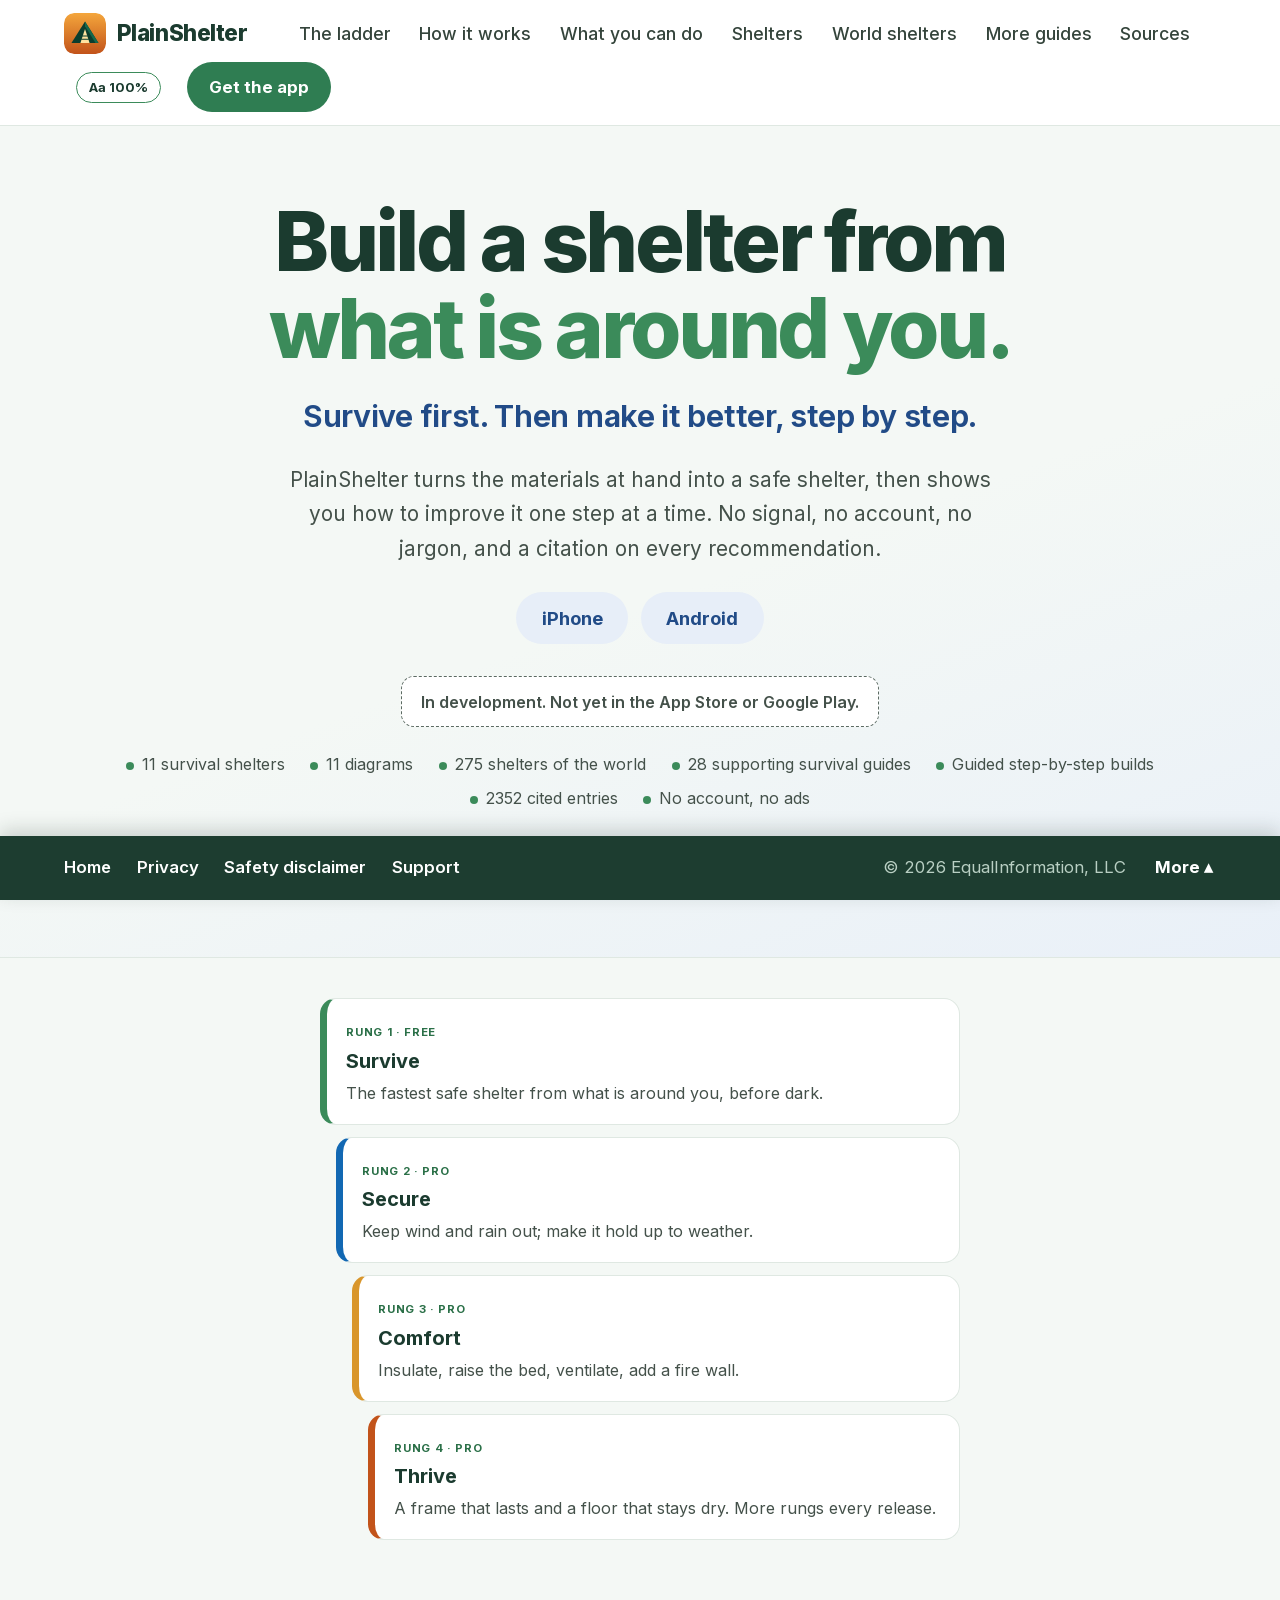
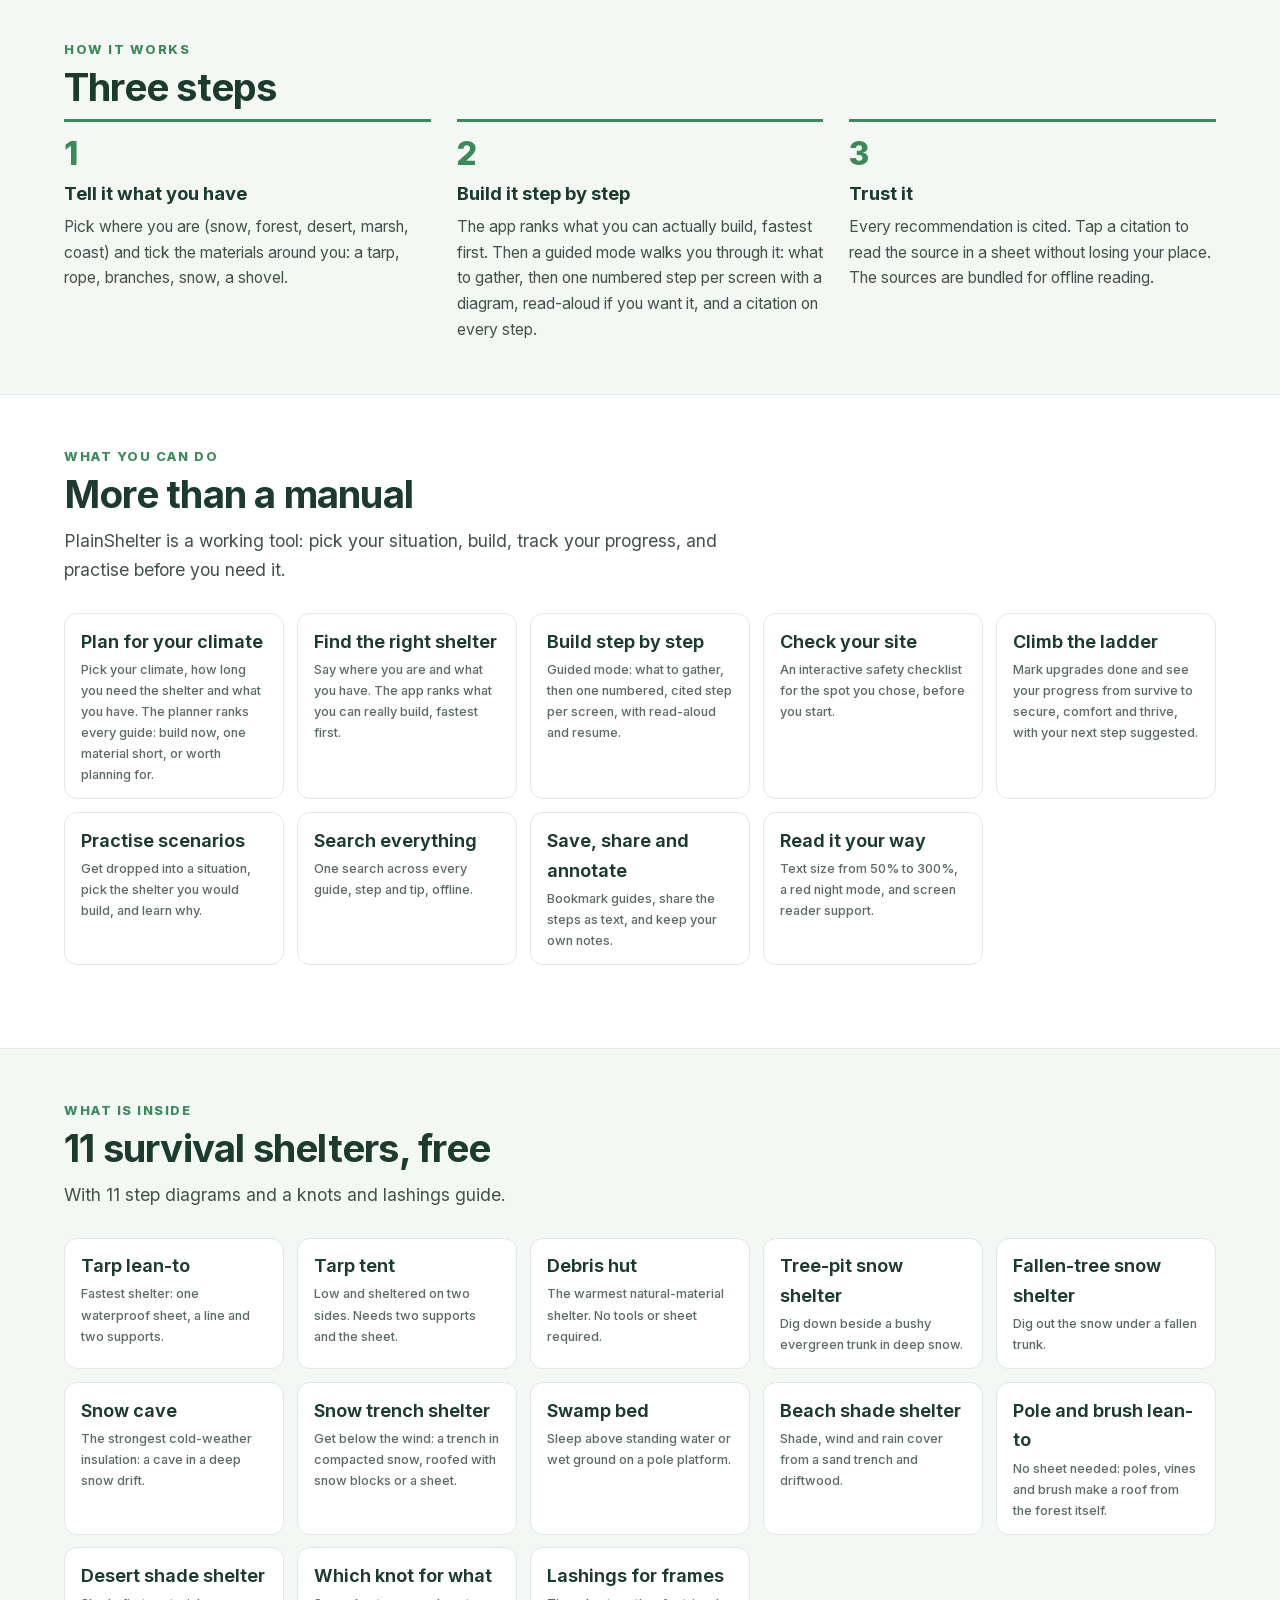
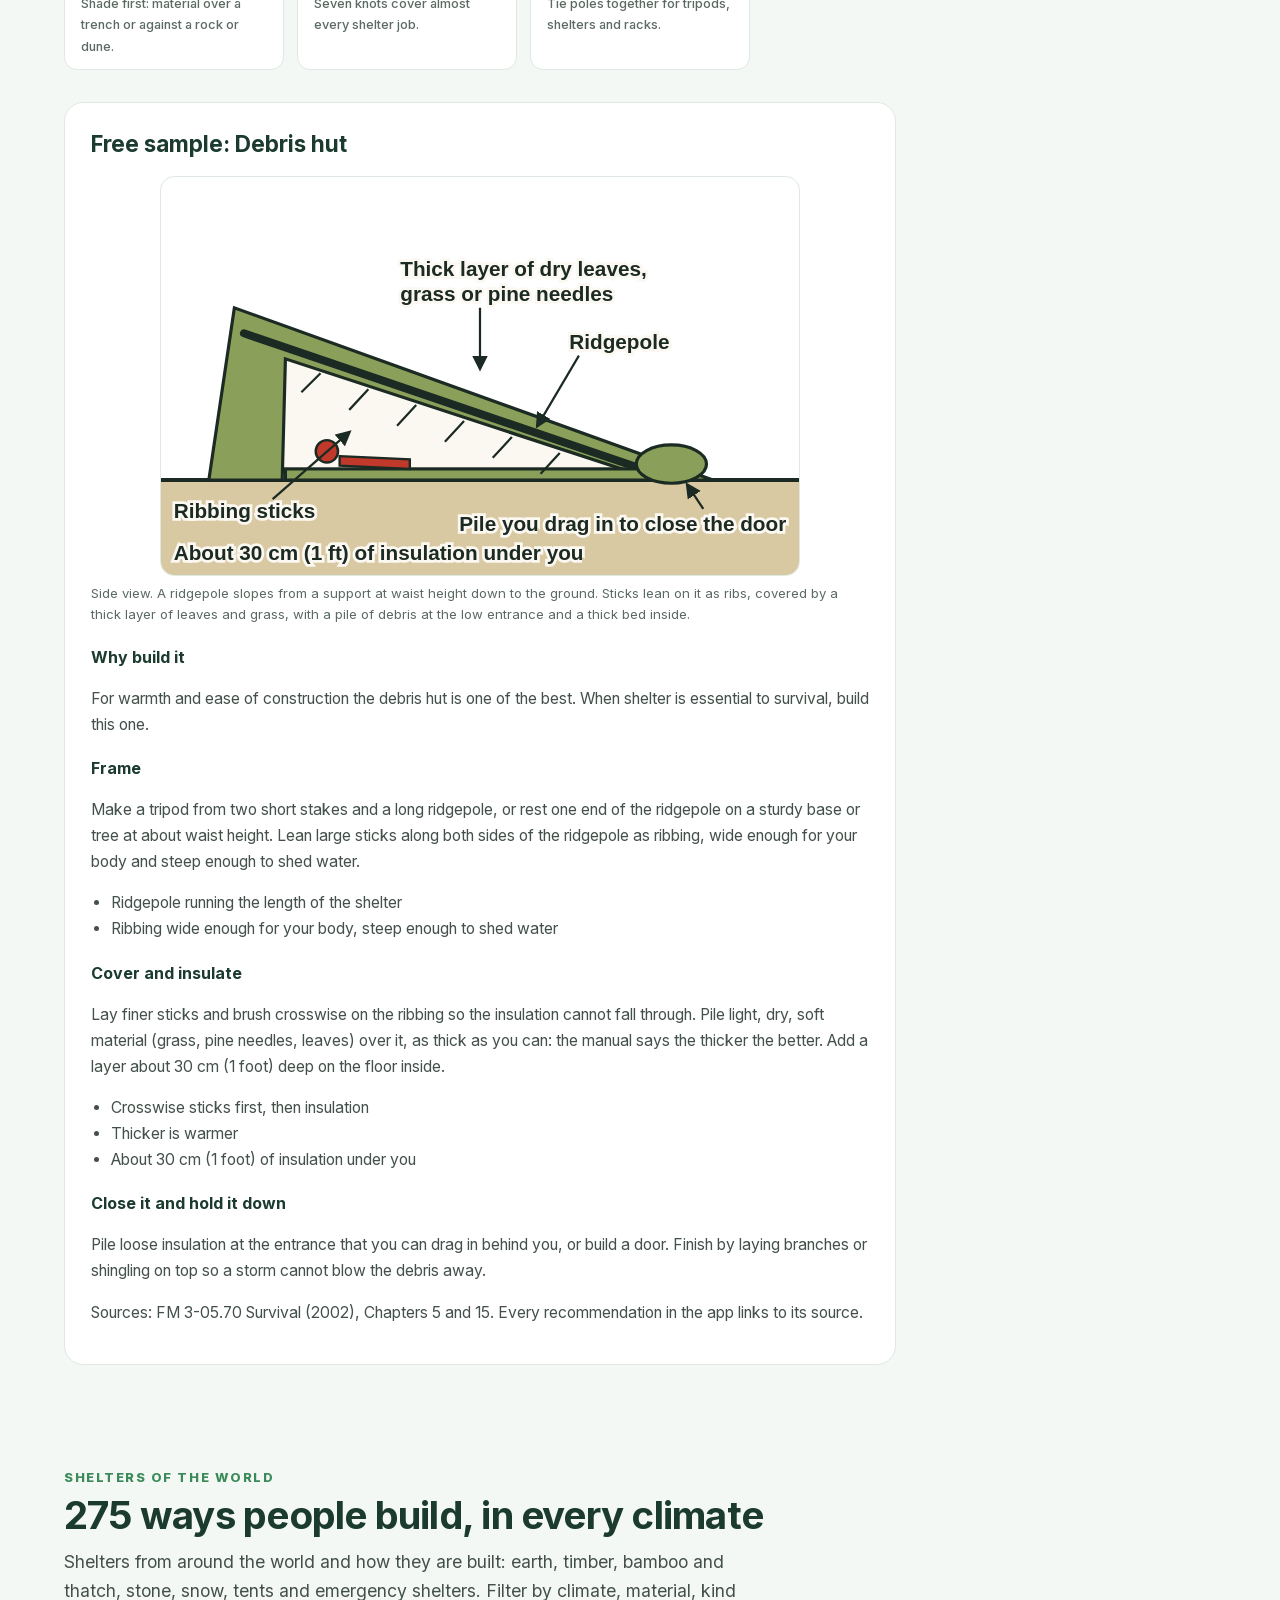
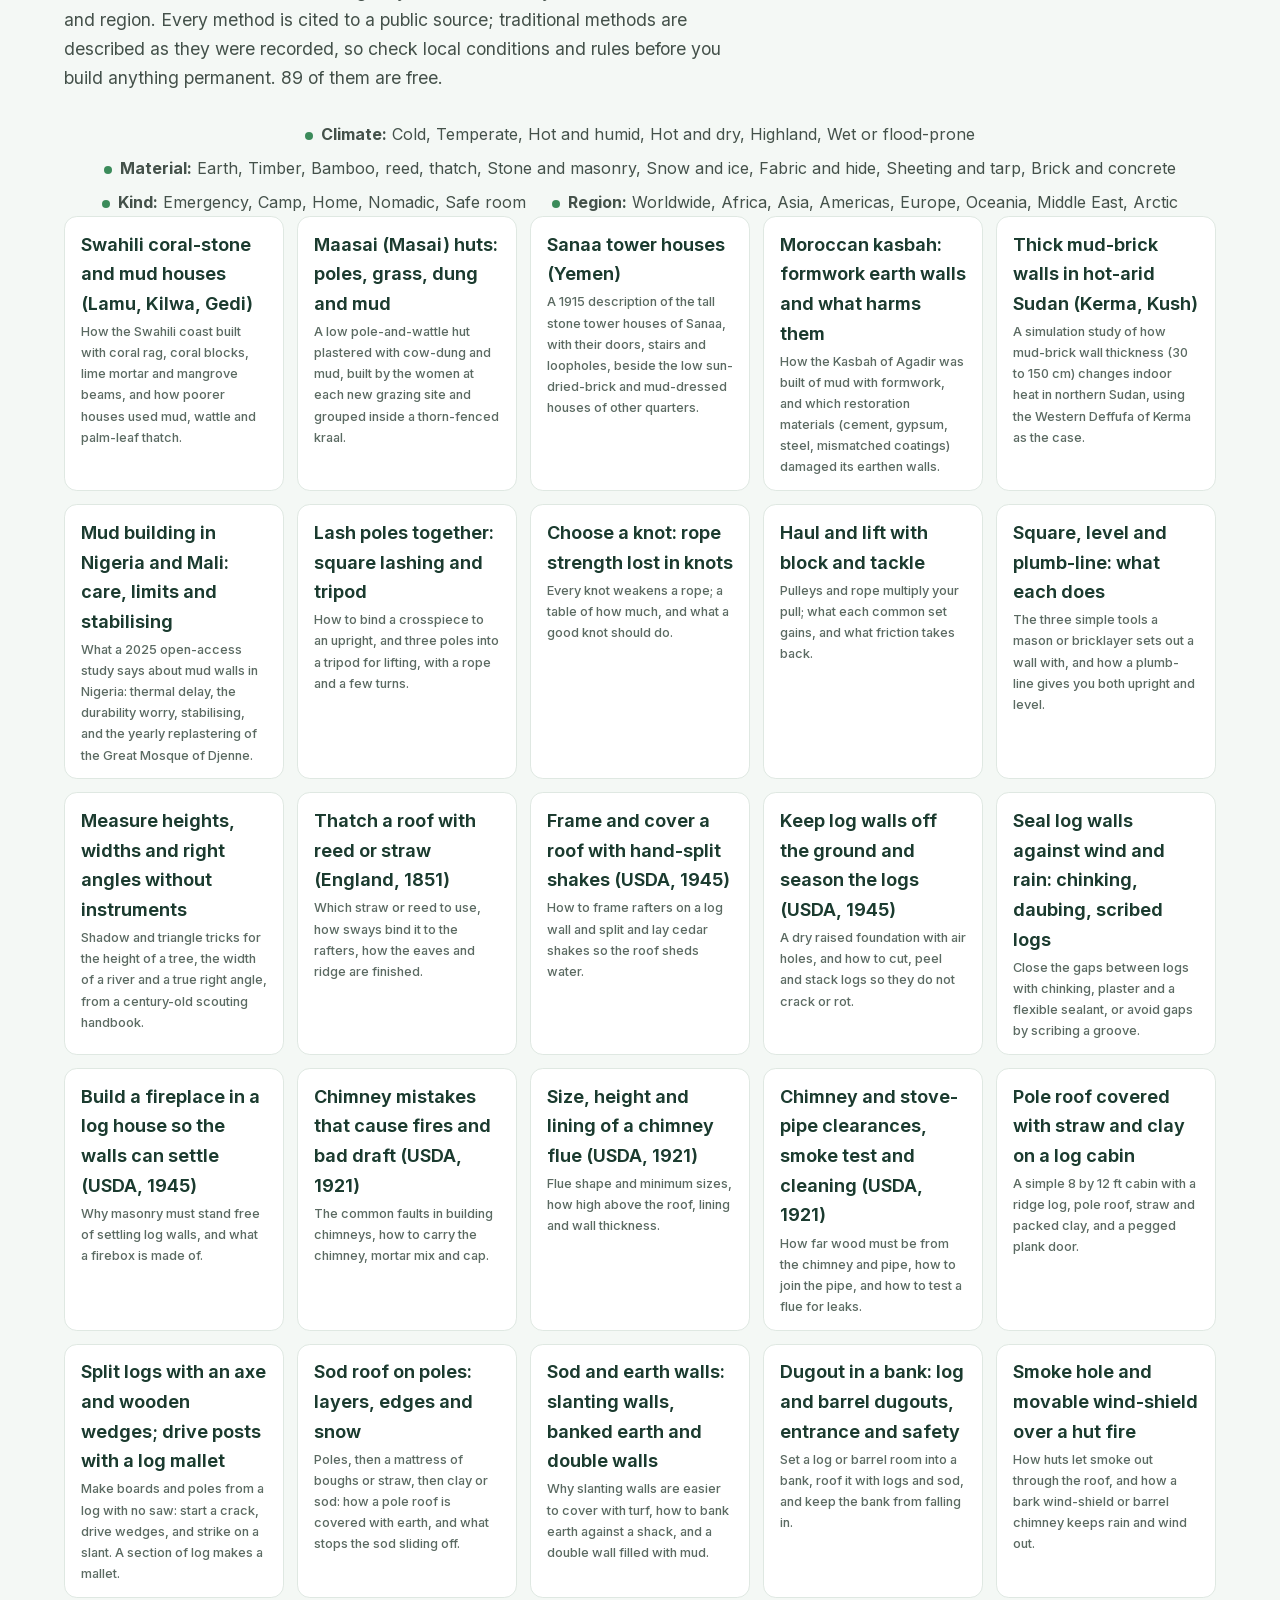
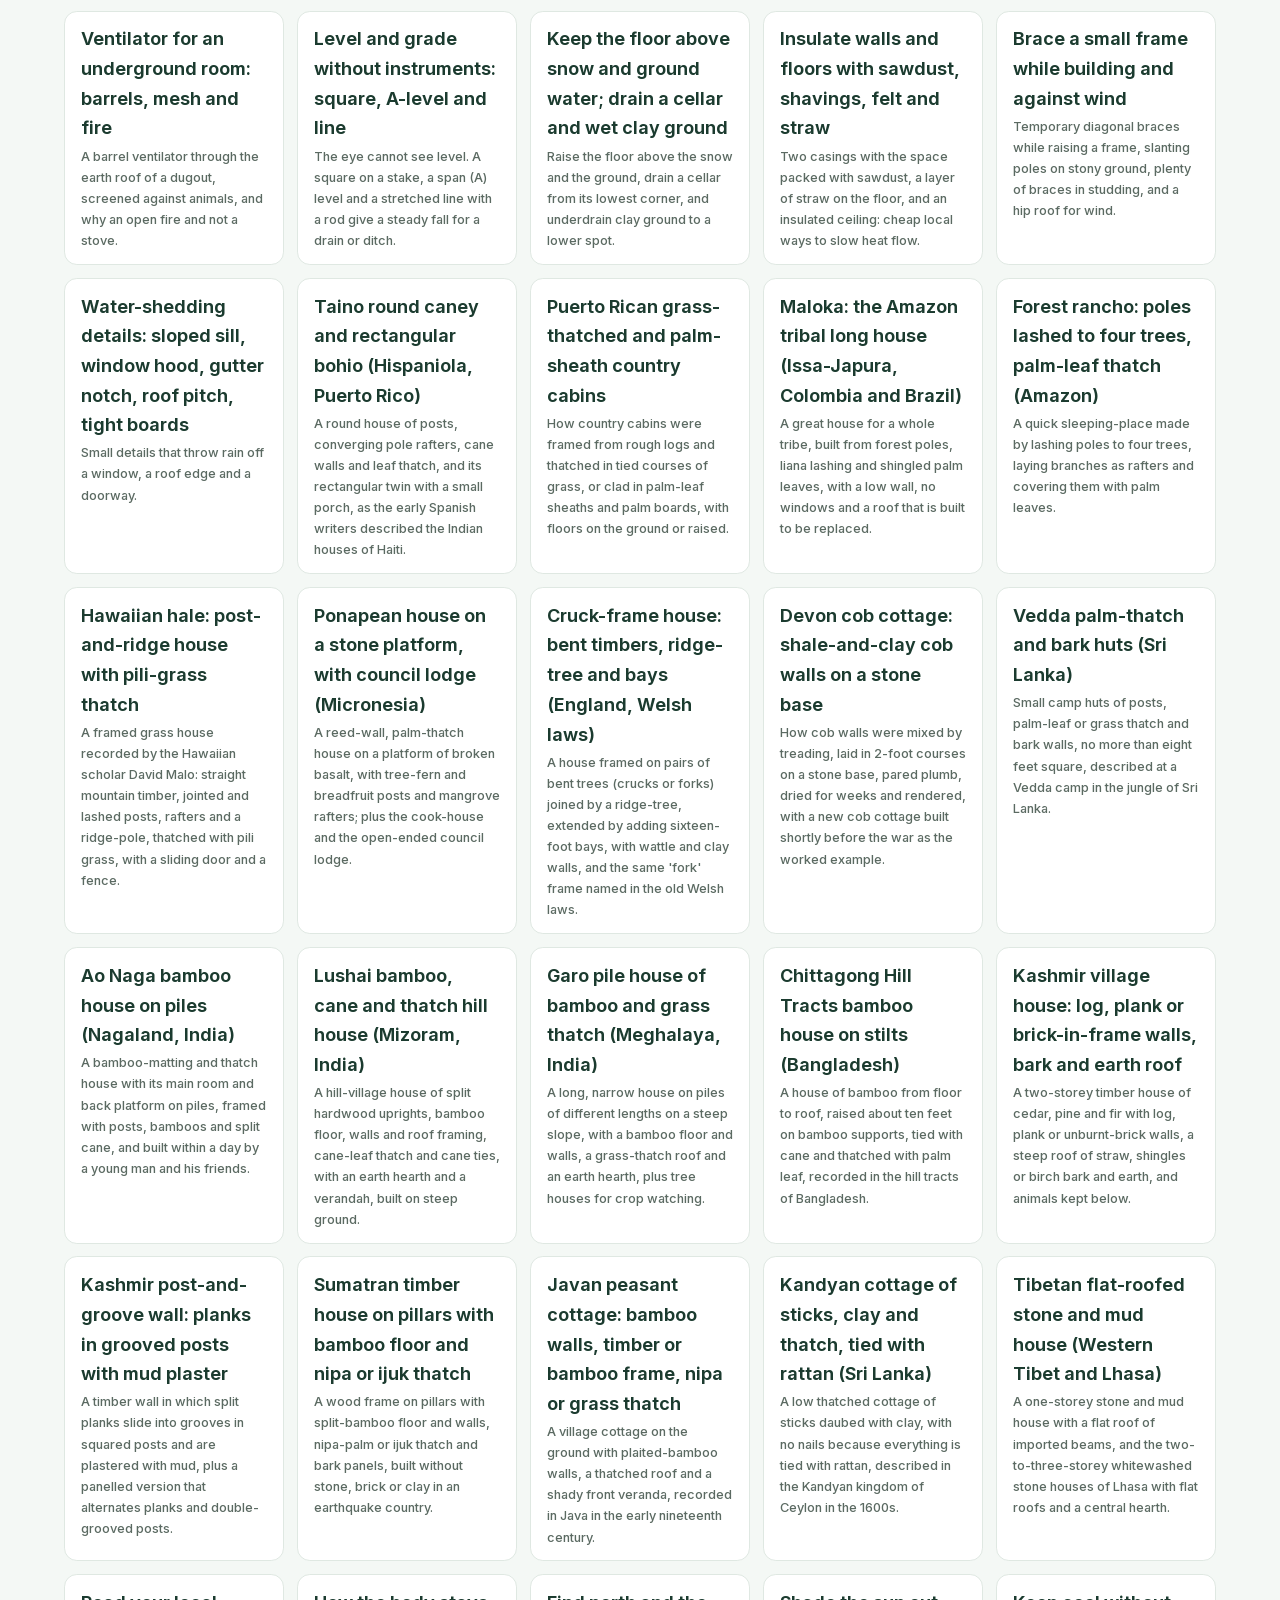
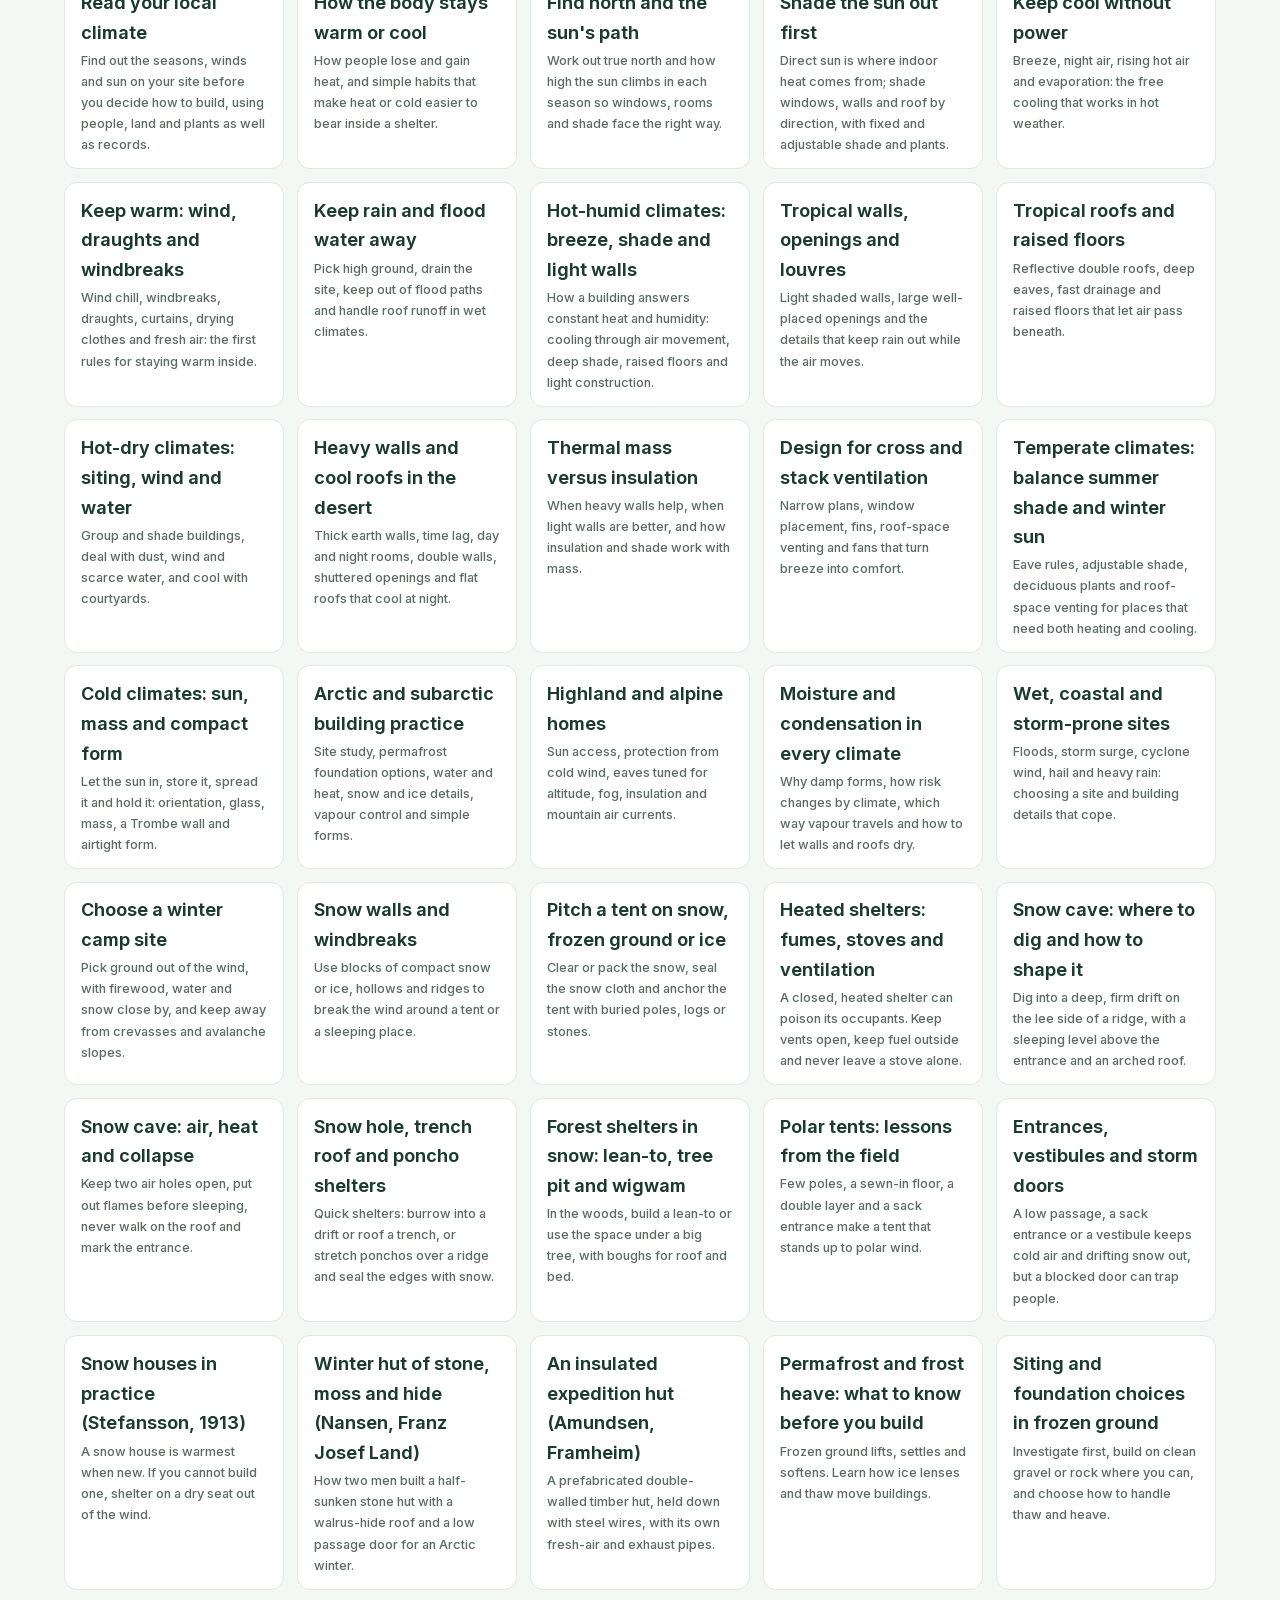
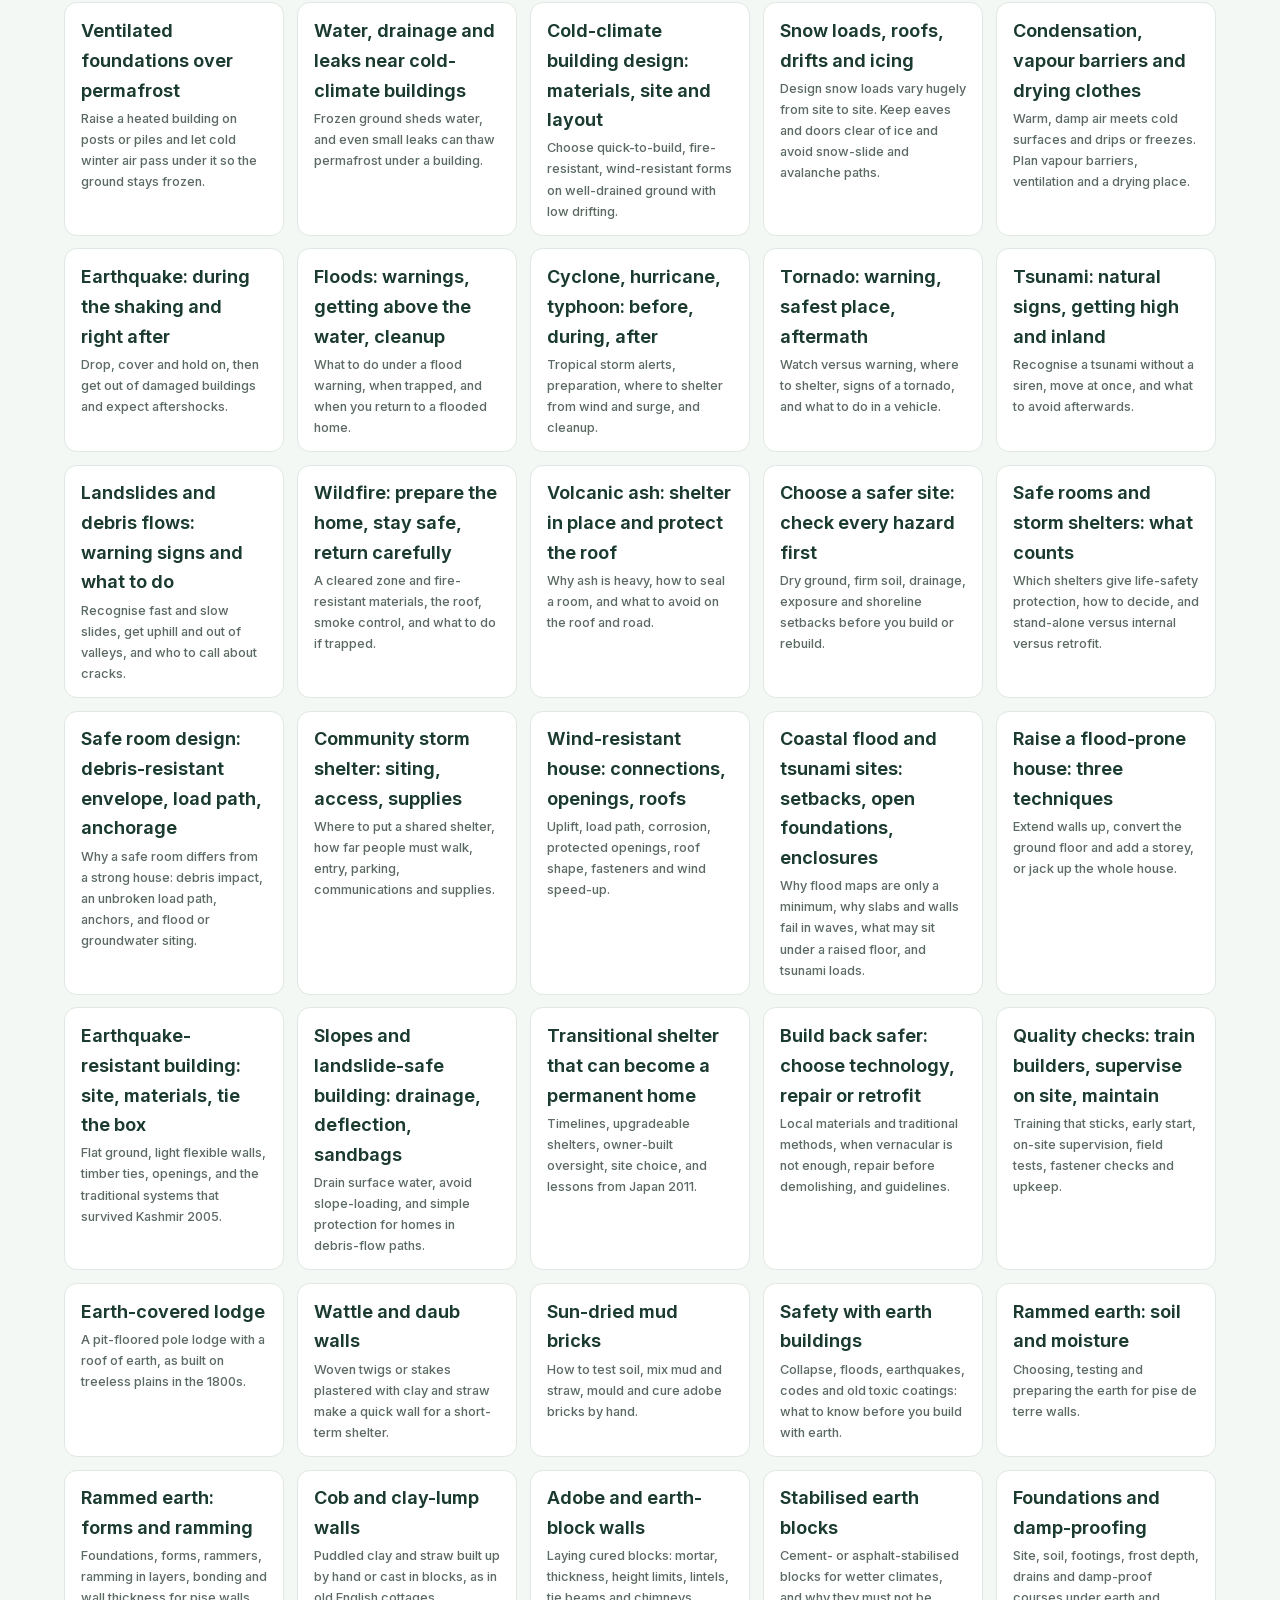
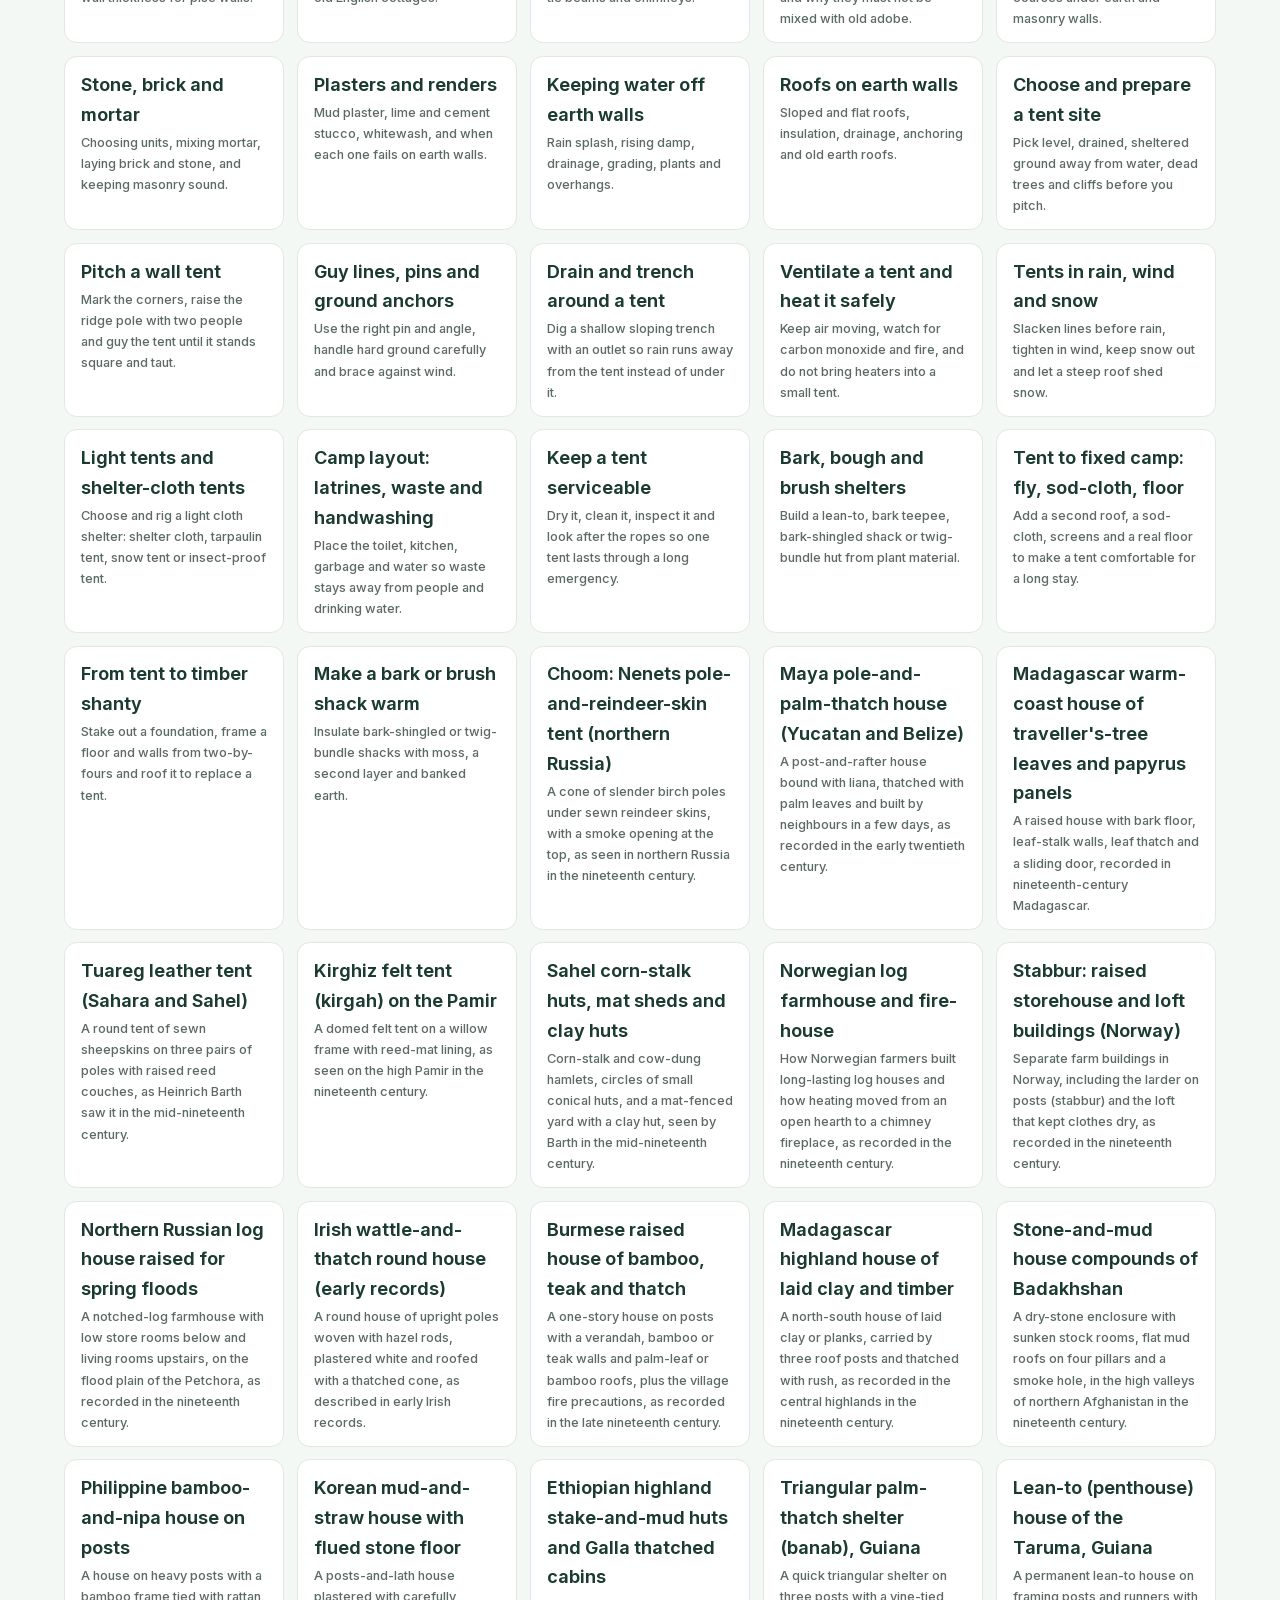
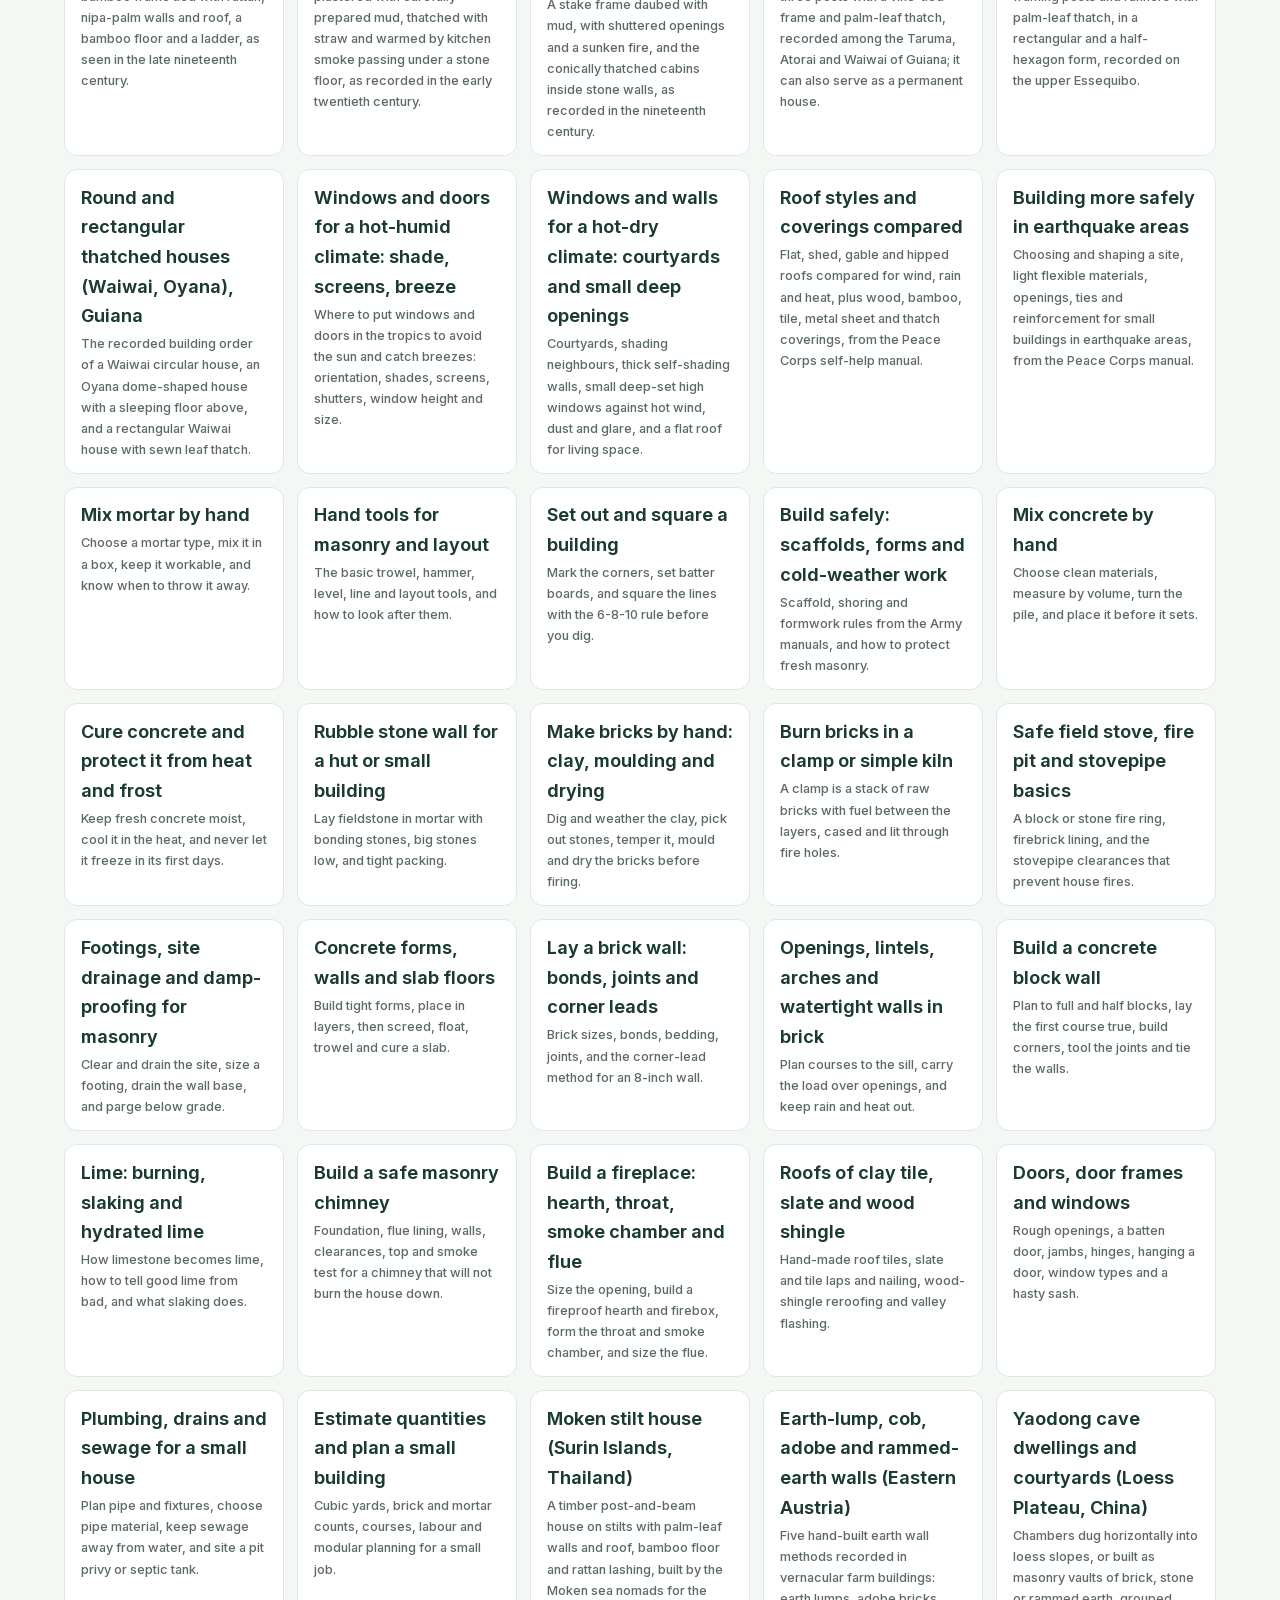
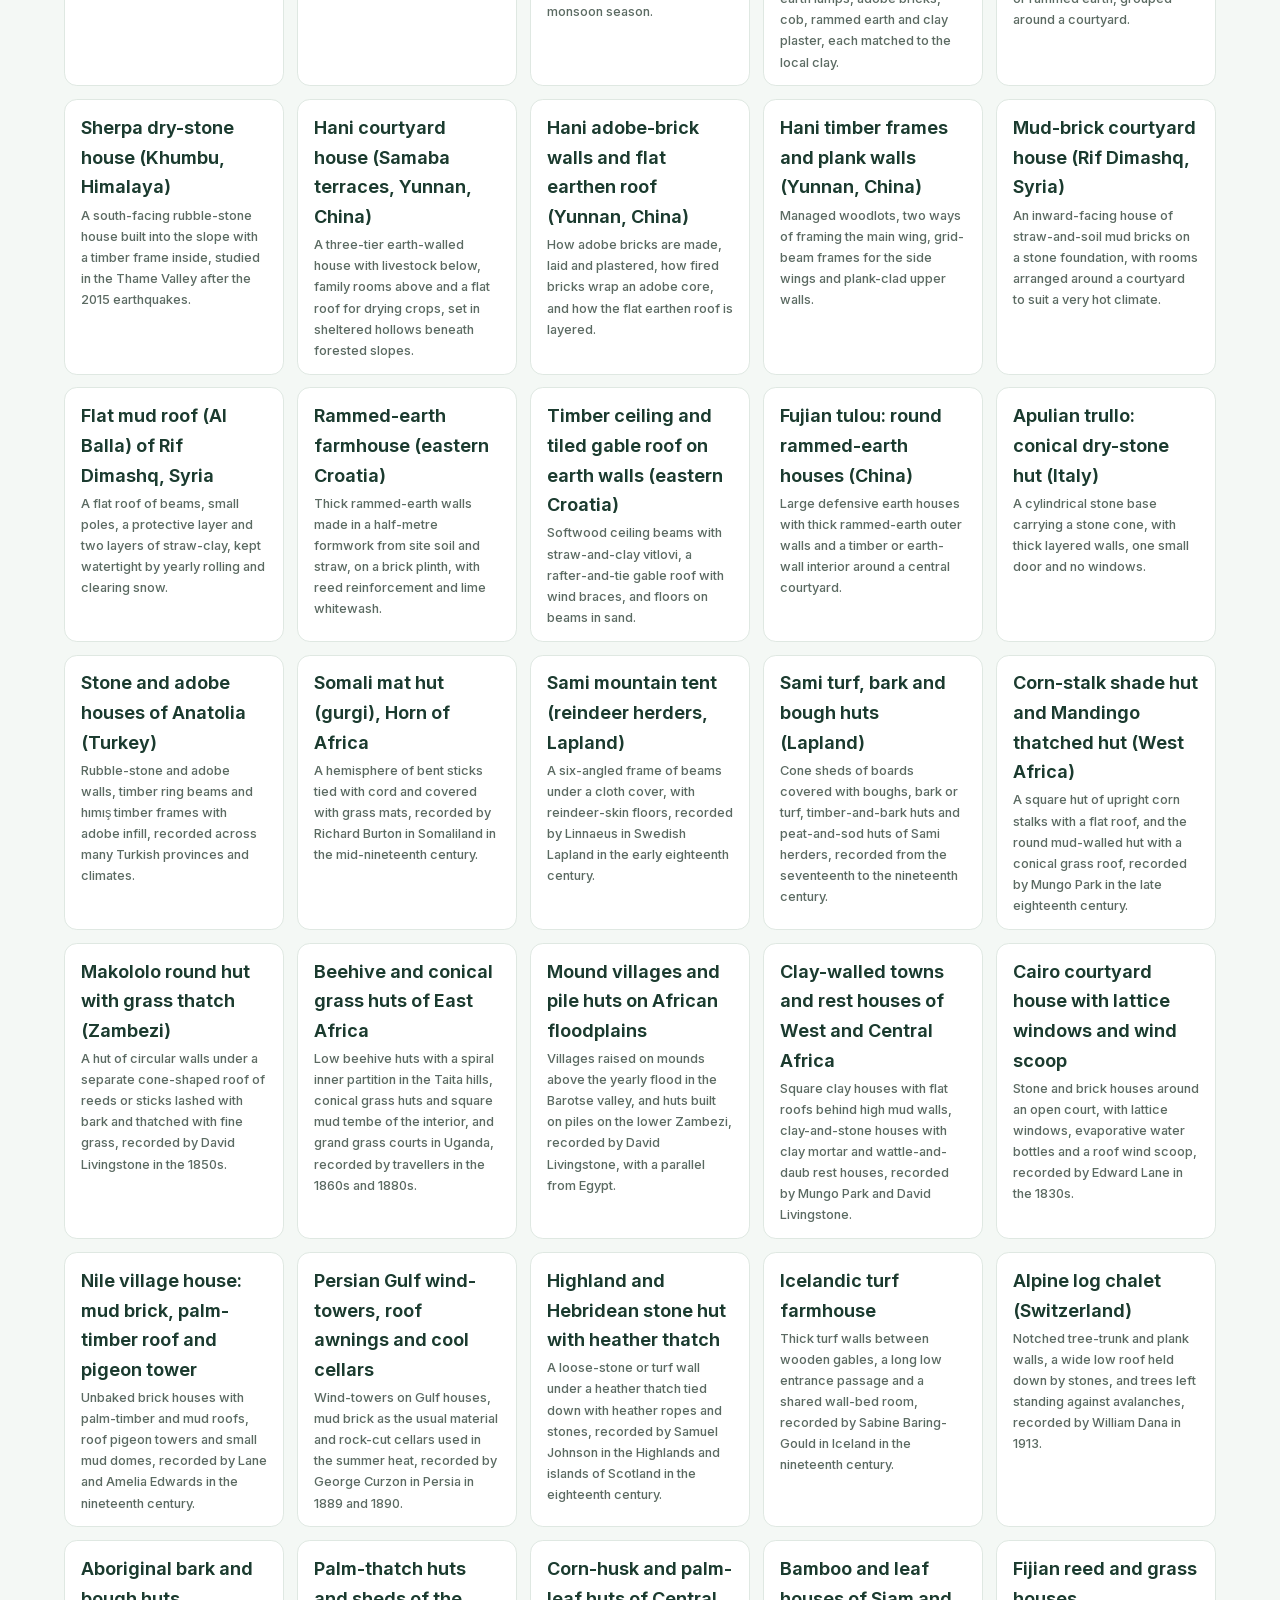
==== commit b9153e31: "PlainShelter: wave 5 content sync Co-Authored-By: Claude Sonnet 5.5 <noreply@anthropic.com>" ====
--- a/index.html
+++ b/index.html
@@ -33,7 +33,7 @@
     <p class="lede">PlainShelter turns the materials at hand into a safe shelter, then shows you how to improve it one step at a time. No signal, no account, no jargon, and a citation on every recommendation.</p>
     <ul class="chips"><li>iPhone</li><li>Android</li></ul>
     <p class="soon">In development. Not yet in the App Store or Google Play.</p>
-    <ul class="facts"><li>11 survival shelters</li><li>11 diagrams</li><li>225 shelters of the world</li><li>28 supporting survival guides</li><li>Guided step-by-step builds</li><li>2007 cited entries</li><li>No account, no ads</li></ul>
+    <ul class="facts"><li>11 survival shelters</li><li>11 diagrams</li><li>275 shelters of the world</li><li>28 supporting survival guides</li><li>Guided step-by-step builds</li><li>2352 cited entries</li><li>No account, no ads</li></ul>
     <p class="lede" style="margin-top:1.4rem;font-size:1rem">Every shelter points to the next upgrade, so one night of survival becomes a place to live. Survival shelters and knots are always free; PlainShelter Pro unlocks the upgrade ladder.</p>
   </div>
 </section></div>
@@ -91,10 +91,10 @@
 </div></section>
 
 <section class="band" id="world"><div class="shell">
-  <p class="eyebrow">Shelters of the world</p><h2>225 ways people build, in every climate</h2>
-  <p class="sub">Shelters from around the world and how they are built: earth, timber, bamboo and thatch, stone, snow, tents and emergency shelters. Filter by climate, material, kind and region. Every method is cited to a public source; traditional methods are described as they were recorded, so check local conditions and rules before you build anything permanent. 81 of them are free.</p>
+  <p class="eyebrow">Shelters of the world</p><h2>275 ways people build, in every climate</h2>
+  <p class="sub">Shelters from around the world and how they are built: earth, timber, bamboo and thatch, stone, snow, tents and emergency shelters. Filter by climate, material, kind and region. Every method is cited to a public source; traditional methods are described as they were recorded, so check local conditions and rules before you build anything permanent. 89 of them are free.</p>
   <ul class="facts"><li><b>Climate:</b> Cold, Temperate, Hot and humid, Hot and dry, Highland, Wet or flood-prone</li><li><b>Material:</b> Earth, Timber, Bamboo, reed, thatch, Stone and masonry, Snow and ice, Fabric and hide, Sheeting and tarp, Brick and concrete</li><li><b>Kind:</b> Emergency, Camp, Home, Nomadic, Safe room</li><li><b>Region:</b> Worldwide, Africa, Asia, Americas, Europe, Oceania, Middle East, Arctic</li></ul>
-  <ul class="tiles"><li>Read your local climate<small>Find out the seasons, winds and sun on your site before you decide how to build, using people, land and plants as well as records.</small></li><li>How the body stays warm or cool<small>How people lose and gain heat, and simple habits that make heat or cold easier to bear inside a shelter.</small></li><li>Find north and the sun&#x27;s path<small>Work out true north and how high the sun climbs in each season so windows, rooms and shade face the right way.</small></li><li>Shade the sun out first<small>Direct sun is where indoor heat comes from; shade windows, walls and roof by direction, with fixed and adjustable shade and plants.</small></li><li>Keep cool without power<small>Breeze, night air, rising hot air and evaporation: the free cooling that works in hot weather.</small></li><li>Keep warm: wind, draughts and windbreaks<small>Wind chill, windbreaks, draughts, curtains, drying clothes and fresh air: the first rules for staying warm inside.</small></li><li>Keep rain and flood water away<small>Pick high ground, drain the site, keep out of flood paths and handle roof runoff in wet climates.</small></li><li>Hot-humid climates: breeze, shade and light walls<small>How a building answers constant heat and humidity: cooling through air movement, deep shade, raised floors and light construction.</small></li><li>Tropical walls, openings and louvres<small>Light shaded walls, large well-placed openings and the details that keep rain out while the air moves.</small></li><li>Tropical roofs and raised floors<small>Reflective double roofs, deep eaves, fast drainage and raised floors that let air pass beneath.</small></li><li>Hot-dry climates: siting, wind and water<small>Group and shade buildings, deal with dust, wind and scarce water, and cool with courtyards.</small></li><li>Heavy walls and cool roofs in the desert<small>Thick earth walls, time lag, day and night rooms, double walls, shuttered openings and flat roofs that cool at night.</small></li><li>Thermal mass versus insulation<small>When heavy walls help, when light walls are better, and how insulation and shade work with mass.</small></li><li>Design for cross and stack ventilation<small>Narrow plans, window placement, fins, roof-space venting and fans that turn breeze into comfort.</small></li><li>Temperate climates: balance summer shade and winter sun<small>Eave rules, adjustable shade, deciduous plants and roof-space venting for places that need both heating and cooling.</small></li><li>Cold climates: sun, mass and compact form<small>Let the sun in, store it, spread it and hold it: orientation, glass, mass, a Trombe wall and airtight form.</small></li><li>Arctic and subarctic building practice<small>Site study, permafrost foundation options, water and heat, snow and ice details, vapour control and simple forms.</small></li><li>Highland and alpine homes<small>Sun access, protection from cold wind, eaves tuned for altitude, fog, insulation and mountain air currents.</small></li><li>Moisture and condensation in every climate<small>Why damp forms, how risk changes by climate, which way vapour travels and how to let walls and roofs dry.</small></li><li>Wet, coastal and storm-prone sites<small>Floods, storm surge, cyclone wind, hail and heavy rain: choosing a site and building details that cope.</small></li><li>Choose a winter camp site<small>Pick ground out of the wind, with firewood, water and snow close by, and keep away from crevasses and avalanche slopes.</small></li><li>Snow walls and windbreaks<small>Use blocks of compact snow or ice, hollows and ridges to break the wind around a tent or a sleeping place.</small></li><li>Pitch a tent on snow, frozen ground or ice<small>Clear or pack the snow, seal the snow cloth and anchor the tent with buried poles, logs or stones.</small></li><li>Heated shelters: fumes, stoves and ventilation<small>A closed, heated shelter can poison its occupants. Keep vents open, keep fuel outside and never leave a stove alone.</small></li><li>Snow cave: where to dig and how to shape it<small>Dig into a deep, firm drift on the lee side of a ridge, with a sleeping level above the entrance and an arched roof.</small></li><li>Snow cave: air, heat and collapse<small>Keep two air holes open, put out flames before sleeping, never walk on the roof and mark the entrance.</small></li><li>Snow hole, trench roof and poncho shelters<small>Quick shelters: burrow into a drift or roof a trench, or stretch ponchos over a ridge and seal the edges with snow.</small></li><li>Forest shelters in snow: lean-to, tree pit and wigwam<small>In the woods, build a lean-to or use the space under a big tree, with boughs for roof and bed.</small></li><li>Polar tents: lessons from the field<small>Few poles, a sewn-in floor, a double layer and a sack entrance make a tent that stands up to polar wind.</small></li><li>Entrances, vestibules and storm doors<small>A low passage, a sack entrance or a vestibule keeps cold air and drifting snow out, but a blocked door can trap people.</small></li><li>Snow houses in practice (Stefansson, 1913)<small>A snow house is warmest when new. If you cannot build one, shelter on a dry seat out of the wind.</small></li><li>Winter hut of stone, moss and hide (Nansen, Franz Josef Land)<small>How two men built a half-sunken stone hut with a walrus-hide roof and a low passage door for an Arctic winter.</small></li><li>An insulated expedition hut (Amundsen, Framheim)<small>A prefabricated double-walled timber hut, held down with steel wires, with its own fresh-air and exhaust pipes.</small></li><li>Permafrost and frost heave: what to know before you build<small>Frozen ground lifts, settles and softens. Learn how ice lenses and thaw move buildings.</small></li><li>Siting and foundation choices in frozen ground<small>Investigate first, build on clean gravel or rock where you can, and choose how to handle thaw and heave.</small></li><li>Ventilated foundations over permafrost<small>Raise a heated building on posts or piles and let cold winter air pass under it so the ground stays frozen.</small></li><li>Water, drainage and leaks near cold-climate buildings<small>Frozen ground sheds water, and even small leaks can thaw permafrost under a building.</small></li><li>Cold-climate building design: materials, site and layout<small>Choose quick-to-build, fire-resistant, wind-resistant forms on well-drained ground with low drifting.</small></li><li>Snow loads, roofs, drifts and icing<small>Design snow loads vary hugely from site to site. Keep eaves and doors clear of ice and avoid snow-slide and avalanche paths.</small></li><li>Condensation, vapour barriers and drying clothes<small>Warm, damp air meets cold surfaces and drips or freezes. Plan vapour barriers, ventilation and a drying place.</small></li><li>Earthquake: during the shaking and right after<small>Drop, cover and hold on, then get out of damaged buildings and expect aftershocks.</small></li><li>Floods: warnings, getting above the water, cleanup<small>What to do under a flood warning, when trapped, and when you return to a flooded home.</small></li><li>Cyclone, hurricane, typhoon: before, during, after<small>Tropical storm alerts, preparation, where to shelter from wind and surge, and cleanup.</small></li><li>Tornado: warning, safest place, aftermath<small>Watch versus warning, where to shelter, signs of a tornado, and what to do in a vehicle.</small></li><li>Tsunami: natural signs, getting high and inland<small>Recognise a tsunami without a siren, move at once, and what to avoid afterwards.</small></li><li>Landslides and debris flows: warning signs and what to do<small>Recognise fast and slow slides, get uphill and out of valleys, and who to call about cracks.</small></li><li>Wildfire: prepare the home, stay safe, return carefully<small>A cleared zone and fire-resistant materials, the roof, smoke control, and what to do if trapped.</small></li><li>Volcanic ash: shelter in place and protect the roof<small>Why ash is heavy, how to seal a room, and what to avoid on the roof and road.</small></li><li>Choose a safer site: check every hazard first<small>Dry ground, firm soil, drainage, exposure and shoreline setbacks before you build or rebuild.</small></li><li>Safe rooms and storm shelters: what counts<small>Which shelters give life-safety protection, how to decide, and stand-alone versus internal versus retrofit.</small></li><li>Safe room design: debris-resistant envelope, load path, anchorage<small>Why a safe room differs from a strong house: debris impact, an unbroken load path, anchors, and flood or groundwater siting.</small></li><li>Community storm shelter: siting, access, supplies<small>Where to put a shared shelter, how far people must walk, entry, parking, communications and supplies.</small></li><li>Wind-resistant house: connections, openings, roofs<small>Uplift, load path, corrosion, protected openings, roof shape, fasteners and wind speed-up.</small></li><li>Coastal flood and tsunami sites: setbacks, open foundations, enclosures<small>Why flood maps are only a minimum, why slabs and walls fail in waves, what may sit under a raised floor, and tsunami loads.</small></li><li>Raise a flood-prone house: three techniques<small>Extend walls up, convert the ground floor and add a storey, or jack up the whole house.</small></li><li>Earthquake-resistant building: site, materials, tie the box<small>Flat ground, light flexible walls, timber ties, openings, and the traditional systems that survived Kashmir 2005.</small></li><li>Slopes and landslide-safe building: drainage, deflection, sandbags<small>Drain surface water, avoid slope-loading, and simple protection for homes in debris-flow paths.</small></li><li>Transitional shelter that can become a permanent home<small>Timelines, upgradeable shelters, owner-built oversight, site choice, and lessons from Japan 2011.</small></li><li>Build back safer: choose technology, repair or retrofit<small>Local materials and traditional methods, when vernacular is not enough, repair before demolishing, and guidelines.</small></li><li>Quality checks: train builders, supervise on site, maintain<small>Training that sticks, early start, on-site supervision, field tests, fastener checks and upkeep.</small></li><li>Earth-covered lodge<small>A pit-floored pole lodge with a roof of earth, as built on treeless plains in the 1800s.</small></li><li>Wattle and daub walls<small>Woven twigs or stakes plastered with clay and straw make a quick wall for a short-term shelter.</small></li><li>Sun-dried mud bricks<small>How to test soil, mix mud and straw, mould and cure adobe bricks by hand.</small></li><li>Safety with earth buildings<small>Collapse, floods, earthquakes, codes and old toxic coatings: what to know before you build with earth.</small></li><li>Rammed earth: soil and moisture<small>Choosing, testing and preparing the earth for pise de terre walls.</small></li><li>Rammed earth: forms and ramming<small>Foundations, forms, rammers, ramming in layers, bonding and wall thickness for pise walls.</small></li><li>Cob and clay-lump walls<small>Puddled clay and straw built up by hand or cast in blocks, as in old English cottages.</small></li><li>Adobe and earth-block walls<small>Laying cured blocks: mortar, thickness, height limits, lintels, tie beams and chimneys.</small></li><li>Stabilised earth blocks<small>Cement- or asphalt-stabilised blocks for wetter climates, and why they must not be mixed with old adobe.</small></li><li>Foundations and damp-proofing<small>Site, soil, footings, frost depth, drains and damp-proof courses under earth and masonry walls.</small></li><li>Stone, brick and mortar<small>Choosing units, mixing mortar, laying brick and stone, and keeping masonry sound.</small></li><li>Plasters and renders<small>Mud plaster, lime and cement stucco, whitewash, and when each one fails on earth walls.</small></li><li>Keeping water off earth walls<small>Rain splash, rising damp, drainage, grading, plants and overhangs.</small></li><li>Roofs on earth walls<small>Sloped and flat roofs, insulation, drainage, anchoring and old earth roofs.</small></li><li>Choose and prepare a tent site<small>Pick level, drained, sheltered ground away from water, dead trees and cliffs before you pitch.</small></li><li>Pitch a wall tent<small>Mark the corners, raise the ridge pole with two people and guy the tent until it stands square and taut.</small></li><li>Guy lines, pins and ground anchors<small>Use the right pin and angle, handle hard ground carefully and brace against wind.</small></li><li>Drain and trench around a tent<small>Dig a shallow sloping trench with an outlet so rain runs away from the tent instead of under it.</small></li><li>Ventilate a tent and heat it safely<small>Keep air moving, watch for carbon monoxide and fire, and do not bring heaters into a small tent.</small></li><li>Tents in rain, wind and snow<small>Slacken lines before rain, tighten in wind, keep snow out and let a steep roof shed snow.</small></li><li>Light tents and shelter-cloth tents<small>Choose and rig a light cloth shelter: shelter cloth, tarpaulin tent, snow tent or insect-proof tent.</small></li><li>Camp layout: latrines, waste and handwashing<small>Place the toilet, kitchen, garbage and water so waste stays away from people and drinking water.</small></li><li>Keep a tent serviceable<small>Dry it, clean it, inspect it and look after the ropes so one tent lasts through a long emergency.</small></li><li>Bark, bough and brush shelters<small>Build a lean-to, bark teepee, bark-shingled shack or twig-bundle hut from plant material.</small></li><li>Tent to fixed camp: fly, sod-cloth, floor<small>Add a second roof, a sod-cloth, screens and a real floor to make a tent comfortable for a long stay.</small></li><li>From tent to timber shanty<small>Stake out a foundation, frame a floor and walls from two-by-fours and roof it to replace a tent.</small></li><li>Make a bark or brush shack warm<small>Insulate bark-shingled or twig-bundle shacks with moss, a second layer and banked earth.</small></li><li>Choom: Nenets pole-and-reindeer-skin tent (northern Russia)<small>A cone of slender birch poles under sewn reindeer skins, with a smoke opening at the top, as seen in northern Russia in the nineteenth century.</small></li><li>Maya pole-and-palm-thatch house (Yucatan and Belize)<small>A post-and-rafter house bound with liana, thatched with palm leaves and built by neighbours in a few days, as recorded in the early twentieth century.</small></li><li>Madagascar warm-coast house of traveller&#x27;s-tree leaves and papyrus panels<small>A raised house with bark floor, leaf-stalk walls, leaf thatch and a sliding door, recorded in nineteenth-century Madagascar.</small></li><li>Tuareg leather tent (Sahara and Sahel)<small>A round tent of sewn sheepskins on three pairs of poles with raised reed couches, as Heinrich Barth saw it in the mid-nineteenth century.</small></li><li>Kirghiz felt tent (kirgah) on the Pamir<small>A domed felt tent on a willow frame with reed-mat lining, as seen on the high Pamir in the nineteenth century.</small></li><li>Sahel corn-stalk huts, mat sheds and clay huts<small>Corn-stalk and cow-dung hamlets, circles of small conical huts, and a mat-fenced yard with a clay hut, seen by Barth in the mid-nineteenth century.</small></li><li>Norwegian log farmhouse and fire-house<small>How Norwegian farmers built long-lasting log houses and how heating moved from an open hearth to a chimney fireplace, as recorded in the nineteenth century.</small></li><li>Stabbur: raised storehouse and loft buildings (Norway)<small>Separate farm buildings in Norway, including the larder on posts (stabbur) and the loft that kept clothes dry, as recorded in the nineteenth century.</small></li><li>Northern Russian log house raised for spring floods<small>A notched-log farmhouse with low store rooms below and living rooms upstairs, on the flood plain of the Petchora, as recorded in the nineteenth century.</small></li><li>Irish wattle-and-thatch round house (early records)<small>A round house of upright poles woven with hazel rods, plastered white and roofed with a thatched cone, as described in early Irish records.</small></li><li>Burmese raised house of bamboo, teak and thatch<small>A one-story house on posts with a verandah, bamboo or teak walls and palm-leaf or bamboo roofs, plus the village fire precautions, as recorded in the late nineteenth century.</small></li><li>Madagascar highland house of laid clay and timber<small>A north-south house of laid clay or planks, carried by three roof posts and thatched with rush, as recorded in the central highlands in the nineteenth century.</small></li><li>Stone-and-mud house compounds of Badakhshan<small>A dry-stone enclosure with sunken stock rooms, flat mud roofs on four pillars and a smoke hole, in the high valleys of northern Afghanistan in the nineteenth century.</small></li><li>Philippine bamboo-and-nipa house on posts<small>A house on heavy posts with a bamboo frame tied with rattan, nipa-palm walls and roof, a bamboo floor and a ladder, as seen in the late nineteenth century.</small></li><li>Korean mud-and-straw house with flued stone floor<small>A posts-and-lath house plastered with carefully prepared mud, thatched with straw and warmed by kitchen smoke passing under a stone floor, as recorded in the early twentieth century.</small></li><li>Ethiopian highland stake-and-mud huts and Galla thatched cabins<small>A stake frame daubed with mud, with shuttered openings and a sunken fire, and the conically thatched cabins inside stone walls, as recorded in the nineteenth century.</small></li><li>Triangular palm-thatch shelter (banab), Guiana<small>A quick triangular shelter on three posts with a vine-tied frame and palm-leaf thatch, recorded among the Taruma, Atorai and Waiwai of Guiana; it can also serve as a permanent house.</small></li><li>Lean-to (penthouse) house of the Taruma, Guiana<small>A permanent lean-to house on framing posts and runners with palm-leaf thatch, in a rectangular and a half-hexagon form, recorded on the upper Essequibo.</small></li><li>Round and rectangular thatched houses (Waiwai, Oyana), Guiana<small>The recorded building order of a Waiwai circular house, an Oyana dome-shaped house with a sleeping floor above, and a rectangular Waiwai house with sewn leaf thatch.</small></li><li>Windows and doors for a hot-humid climate: shade, screens, breeze<small>Where to put windows and doors in the tropics to avoid the sun and catch breezes: orientation, shades, screens, shutters, window height and size.</small></li><li>Windows and walls for a hot-dry climate: courtyards and small deep openings<small>Courtyards, shading neighbours, thick self-shading walls, small deep-set high windows against hot wind, dust and glare, and a flat roof for living space.</small></li><li>Roof styles and coverings compared<small>Flat, shed, gable and hipped roofs compared for wind, rain and heat, plus wood, bamboo, tile, metal sheet and thatch coverings, from the Peace Corps self-help manual.</small></li><li>Building more safely in earthquake areas<small>Choosing and shaping a site, light flexible materials, openings, ties and reinforcement for small buildings in earthquake areas, from the Peace Corps manual.</small></li><li>Mix mortar by hand<small>Choose a mortar type, mix it in a box, keep it workable, and know when to throw it away.</small></li><li>Hand tools for masonry and layout<small>The basic trowel, hammer, level, line and layout tools, and how to look after them.</small></li><li>Set out and square a building<small>Mark the corners, set batter boards, and square the lines with the 6-8-10 rule before you dig.</small></li><li>Build safely: scaffolds, forms and cold-weather work<small>Scaffold, shoring and formwork rules from the Army manuals, and how to protect fresh masonry.</small></li><li>Mix concrete by hand<small>Choose clean materials, measure by volume, turn the pile, and place it before it sets.</small></li><li>Cure concrete and protect it from heat and frost<small>Keep fresh concrete moist, cool it in the heat, and never let it freeze in its first days.</small></li><li>Rubble stone wall for a hut or small building<small>Lay fieldstone in mortar with bonding stones, big stones low, and tight packing.</small></li><li>Make bricks by hand: clay, moulding and drying<small>Dig and weather the clay, pick out stones, temper it, mould and dry the bricks before firing.</small></li><li>Burn bricks in a clamp or simple kiln<small>A clamp is a stack of raw bricks with fuel between the layers, cased and lit through fire holes.</small></li><li>Safe field stove, fire pit and stovepipe basics<small>A block or stone fire ring, firebrick lining, and the stovepipe clearances that prevent house fires.</small></li><li>Footings, site drainage and damp-proofing for masonry<small>Clear and drain the site, size a footing, drain the wall base, and parge below grade.</small></li><li>Concrete forms, walls and slab floors<small>Build tight forms, place in layers, then screed, float, trowel and cure a slab.</small></li><li>Lay a brick wall: bonds, joints and corner leads<small>Brick sizes, bonds, bedding, joints, and the corner-lead method for an 8-inch wall.</small></li><li>Openings, lintels, arches and watertight walls in brick<small>Plan courses to the sill, carry the load over openings, and keep rain and heat out.</small></li><li>Build a concrete block wall<small>Plan to full and half blocks, lay the first course true, build corners, tool the joints and tie the walls.</small></li><li>Lime: burning, slaking and hydrated lime<small>How limestone becomes lime, how to tell good lime from bad, and what slaking does.</small></li><li>Build a safe masonry chimney<small>Foundation, flue lining, walls, clearances, top and smoke test for a chimney that will not burn the house down.</small></li><li>Build a fireplace: hearth, throat, smoke chamber and flue<small>Size the opening, build a fireproof hearth and firebox, form the throat and smoke chamber, and size the flue.</small></li><li>Roofs of clay tile, slate and wood shingle<small>Hand-made roof tiles, slate and tile laps and nailing, wood-shingle reroofing and valley flashing.</small></li><li>Doors, door frames and windows<small>Rough openings, a batten door, jambs, hinges, hanging a door, window types and a hasty sash.</small></li><li>Plumbing, drains and sewage for a small house<small>Plan pipe and fixtures, choose pipe material, keep sewage away from water, and site a pit privy or septic tank.</small></li><li>Estimate quantities and plan a small building<small>Cubic yards, brick and mortar counts, courses, labour and modular planning for a small job.</small></li><li>Moken stilt house (Surin Islands, Thailand)<small>A timber post-and-beam house on stilts with palm-leaf walls and roof, bamboo floor and rattan lashing, built by the Moken sea nomads for the monsoon season.</small></li><li>Earth-lump, cob, adobe and rammed-earth walls (Eastern Austria)<small>Five hand-built earth wall methods recorded in vernacular farm buildings: earth lumps, adobe bricks, cob, rammed earth and clay plaster, each matched to the local clay.</small></li><li>Yaodong cave dwellings and courtyards (Loess Plateau, China)<small>Chambers dug horizontally into loess slopes, or built as masonry vaults of brick, stone or rammed earth, grouped around a courtyard.</small></li><li>Sherpa dry-stone house (Khumbu, Himalaya)<small>A south-facing rubble-stone house built into the slope with a timber frame inside, studied in the Thame Valley after the 2015 earthquakes.</small></li><li>Hani courtyard house (Samaba terraces, Yunnan, China)<small>A three-tier earth-walled house with livestock below, family rooms above and a flat roof for drying crops, set in sheltered hollows beneath forested slopes.</small></li><li>Hani adobe-brick walls and flat earthen roof (Yunnan, China)<small>How adobe bricks are made, laid and plastered, how fired bricks wrap an adobe core, and how the flat earthen roof is layered.</small></li><li>Hani timber frames and plank walls (Yunnan, China)<small>Managed woodlots, two ways of framing the main wing, grid-beam frames for the side wings and plank-clad upper walls.</small></li><li>Mud-brick courtyard house (Rif Dimashq, Syria)<small>An inward-facing house of straw-and-soil mud bricks on a stone foundation, with rooms arranged around a courtyard to suit a very hot climate.</small></li><li>Flat mud roof (Al Balla) of Rif Dimashq, Syria<small>A flat roof of beams, small poles, a protective layer and two layers of straw-clay, kept watertight by yearly rolling and clearing snow.</small></li><li>Rammed-earth farmhouse (eastern Croatia)<small>Thick rammed-earth walls made in a half-metre formwork from site soil and straw, on a brick plinth, with reed reinforcement and lime whitewash.</small></li><li>Timber ceiling and tiled gable roof on earth walls (eastern Croatia)<small>Softwood ceiling beams with straw-and-clay vitlovi, a rafter-and-tie gable roof with wind braces, and floors on beams in sand.</small></li><li>Fujian tulou: round rammed-earth houses (China)<small>Large defensive earth houses with thick rammed-earth outer walls and a timber or earth-wall interior around a central courtyard.</small></li><li>Apulian trullo: conical dry-stone hut (Italy)<small>A cylindrical stone base carrying a stone cone, with thick layered walls, one small door and no windows.</small></li><li>Stone and adobe houses of Anatolia (Turkey)<small>Rubble-stone and adobe walls, timber ring beams and hımış timber frames with adobe infill, recorded across many Turkish provinces and climates.</small></li><li>Somali mat hut (gurgi), Horn of Africa<small>A hemisphere of bent sticks tied with cord and covered with grass mats, recorded by Richard Burton in Somaliland in the mid-nineteenth century.</small></li><li>Sami mountain tent (reindeer herders, Lapland)<small>A six-angled frame of beams under a cloth cover, with reindeer-skin floors, recorded by Linnaeus in Swedish Lapland in the early eighteenth century.</small></li><li>Sami turf, bark and bough huts (Lapland)<small>Cone sheds of boards covered with boughs, bark or turf, timber-and-bark huts and peat-and-sod huts of Sami herders, recorded from the seventeenth to the nineteenth century.</small></li><li>Corn-stalk shade hut and Mandingo thatched hut (West Africa)<small>A square hut of upright corn stalks with a flat roof, and the round mud-walled hut with a conical grass roof, recorded by Mungo Park in the late eighteenth century.</small></li><li>Makololo round hut with grass thatch (Zambezi)<small>A hut of circular walls under a separate cone-shaped roof of reeds or sticks lashed with bark and thatched with fine grass, recorded by David Livingstone in the 1850s.</small></li><li>Beehive and conical grass huts of East Africa<small>Low beehive huts with a spiral inner partition in the Taita hills, conical grass huts and square mud tembe of the interior, and grand grass courts in Uganda, recorded by travellers in the 1860s and 1880s.</small></li><li>Mound villages and pile huts on African floodplains<small>Villages raised on mounds above the yearly flood in the Barotse valley, and huts built on piles on the lower Zambezi, recorded by David Livingstone, with a parallel from Egypt.</small></li><li>Clay-walled towns and rest houses of West and Central Africa<small>Square clay houses with flat roofs behind high mud walls, clay-and-stone houses with clay mortar and wattle-and-daub rest houses, recorded by Mungo Park and David Livingstone.</small></li><li>Cairo courtyard house with lattice windows and wind scoop<small>Stone and brick houses around an open court, with lattice windows, evaporative water bottles and a roof wind scoop, recorded by Edward Lane in the 1830s.</small></li><li>Nile village house: mud brick, palm-timber roof and pigeon tower<small>Unbaked brick houses with palm-timber and mud roofs, roof pigeon towers and small mud domes, recorded by Lane and Amelia Edwards in the nineteenth century.</small></li><li>Persian Gulf wind-towers, roof awnings and cool cellars<small>Wind-towers on Gulf houses, mud brick as the usual material and rock-cut cellars used in the summer heat, recorded by George Curzon in Persia in 1889 and 1890.</small></li><li>Highland and Hebridean stone hut with heather thatch<small>A loose-stone or turf wall under a heather thatch tied down with heather ropes and stones, recorded by Samuel Johnson in the Highlands and islands of Scotland in the eighteenth century.</small></li><li>Icelandic turf farmhouse<small>Thick turf walls between wooden gables, a long low entrance passage and a shared wall-bed room, recorded by Sabine Baring-Gould in Iceland in the nineteenth century.</small></li><li>Alpine log chalet (Switzerland)<small>Notched tree-trunk and plank walls, a wide low roof held down by stones, and trees left standing against avalanches, recorded by William Dana in 1913.</small></li><li>Aboriginal bark and bough huts (Queensland and Victoria)<small>Dome and lean-to huts of saplings, boughs, grass, bark and mud, recorded among Aboriginal peoples of Queensland and Victoria in the late nineteenth century.</small></li><li>Palm-thatch huts and sheds of the Amazon<small>Open palm-roofed sheds, hammock shelters and pole-and-mud houses on the Amazon and its tributaries, recorded by two naturalists in the mid-nineteenth century.</small></li><li>Corn-husk and palm-leaf huts of Central America<small>Simple pole huts roofed with corn husks or palm leaves, as seen by John Stephens in Central America in the early nineteenth century.</small></li><li>Bamboo and leaf houses of Siam and Laos<small>Houses and quick shelters of bamboo and leaves on the Chao Phraya and in Laos, as recorded by the French naturalist Henri Mouhot in the mid-nineteenth century.</small></li><li>Fijian reed and grass houses<small>How Fijian builders framed and thatched houses of reeds, grass and sugar-cane leaves, recorded by the missionary Thomas Williams in the mid-nineteenth century.</small></li><li>Japanese timber-frame house on stones<small>The post-and-beam frame, stone footings, bamboo-lath walls and mud plaster of ordinary Japanese houses, described by Edward Morse after living in Japan in the late nineteenth century.</small></li><li>Japanese thatched roof<small>How rural Japanese roofs were thatched with straw, grass and reed and finished with tile or bamboo ridges, with notes on weight and renewal.</small></li><li>Stalk, straw and earth-brick houses of China<small>Houses of millet and sorghum stalks, rice straw and sun-dried earth brick in China, with the heated brick bed (kang), as seen by F. H. King in the early twentieth century.</small></li><li>Ainu reed-walled house (Hokkaido)<small>A large house of posts, double reed walls and a very tall thatched roof, as Isabella Bird saw it in an Ainu village in Hokkaido in the nineteenth century.</small></li><li>Mud-roofed stone and earth houses of Ladakh<small>Flat mud roofs on poplar rods, stone lower storeys and sun-dried brick upper storeys in Ladakh, western Tibet, as seen by Isabella Bird in the late nineteenth century.</small></li><li>Bagobo bamboo house on piles (Mindanao)<small>A raised one-room house of piles, palma brava strips and flattened bamboo, built roof first, with notes on nipa-roofed variants, recorded by Fay-Cooper Cole in the early twentieth century.</small></li><li>Bontoc timber house (Luzon highlands)<small>A pine-board house on a ground floor with a stone back wall, upper storerooms and a heavy grass roof, recorded in the early twentieth century among the Bontoc people of northern Luzon.</small></li><li>Koryak winter yurt (Kamchatka, Siberia)<small>The driftwood hour-glass winter house of the Koryak of northeastern Siberia, with its smoke-hole entrance and sleeping tents, seen by George Kennan in the nineteenth century.</small></li><li>Andean coast and highland huts (Peru)<small>Wicker huts, matted flat roofs, sun-dried brick, ichu-thatched stone rest houses and reed floats, recorded by E. G. Squier in Peru in the nineteenth century.</small></li><li>Maori whare: sapling huts and framed houses<small>Round-sapling huts thatched with raupo and carefully framed houses of wrought timber, as described by Elsdon Best in the early twentieth century, with notes on raised storehouses.</small></li><li>Marquesan stone platform and thatched house<small>A boulder-and-earth platform carrying a thatched sleeping house with a steep back wall, recorded in the Marquesas Islands in the early twentieth century.</small></li><li>Samoan round house on posts<small>The open-sided, round-roofed Samoan house, with centre posts, breadfruit-wood rafters, sugar-cane-leaf thatch and sinnet lashing, described by George Turner in the late nineteenth century.</small></li><li>Fallen-tree, pole and lean-to shelters<small>Quick shelters from poles, branches and bark for one night or a short stay.</small></li><li>Raised platform and stilted shelter<small>Get off wet or snake-prone ground with a pole platform and a simple roof on top.</small></li><li>Wind and storm shelter basics<small>What an old FEMA booklet says about why houses fail in tornadoes and hurricanes and what a shelter must do.</small></li><li>Log hut and open log camp<small>A log hut or open log camp for a cold-weather stay: roof, windows, chinking and fire safety.</small></li><li>Site, planning, tools and layout<small>Check the ground, get the local rules, choose lumber and mark out a square building with batter boards.</small></li><li>Footings, piers and posts<small>Footings, piers, posts and sill anchors that carry a timber building and keep the wood off the soil.</small></li><li>Floors and raised floors<small>Frame a timber floor with sills, girders and joists, keep it off damp ground, and lay subfloor and finish floor.</small></li><li>Wall framing and bracing<small>Studs, plates, corner posts, headers and bracing for a timber-frame wall, and how to raise and straighten it.</small></li><li>Log walls and notching<small>Choose and prepare logs, notch the corners, lay up the walls and protect them from rot and borers.</small></li><li>Roof framing<small>Rafters, ties, trusses and sheathing for a simple pitched roof, and how to keep the walls from spreading.</small></li><li>Roof coverings: shingles, thatch, bark and sheet<small>Wood shingles, thatch, bark and sheet roofing: pitches, laps, nails and when each is a poor choice.</small></li><li>Doors, windows, siding and stovepipes<small>Opening sizes, siding and building paper, and fire-safe stovepipe and chimney details.</small></li><li>Drainage, moisture and decay control<small>Keep timber dry: grade, drainage, ventilation, vapor barriers, termite shields and regular inspection.</small></li><li>Flood, wind and quake-resilient details<small>Elevation, foundations, connections and bracing that help a timber building survive floods and wind.</small></li><li>Pick a safe camp site in jungle and monsoon country<small>High, open ground away from swamps and dry riverbeds; what the weather does in the tropics; low and flood-prone ground.</small></li><li>Mangrove, swamp and tidal ground: field rules<small>Two kinds of jungle swamp, nipa palm where the tide reaches, houses on piles in sheltered coves, and fire in thatch.</small></li><li>Quick bamboo-frame hut with a thatch or mat roof<small>A bamboo frame lashed with vines or wire, woven or plastered walls, mat and thatch roof: how fast it can go up and where smoke is a danger.</small></li><li>Bamboo: which culm, what age, what season<small>How hard the culm must be before you cut it, the age, the season after the rains, and soaking out the sap.</small></li><li>Bamboo: curing, storing and making it last<small>Dry storage upright and off the ground, how long bamboo lasts, rot at the base, and why a chemical dust is left out.</small></li><li>Bamboo frames, posts and lashing<small>Corner posts, joists and studs; lashing instead of nails; the cradle cut; bamboo posts for stilt houses; and the weak joints.</small></li><li>Bamboo floors, walls, partitions and woven mats<small>Split-bamboo floors on clay or raised, two wall methods, sawale matting, mud-plastered lath, doors and windows.</small></li><li>Bamboo roofs, mat awnings and water pipes<small>Bamboo roof frames and halved-culm tiles, the mat layer under thatch, shade awnings, and bamboo pipes for temporary water.</small></li><li>Palm, nipa and grass thatch roofs<small>What thatch is good for, nipa and cogon, laying like shingles, a mat layer beneath, and the fire risk.</small></li><li>Stilt houses and raised floors<small>The typical raised house, why light materials are safe, durable timber for posts, and clearance beneath the floor.</small></li><li>Ventilation, shade and breezes for hot-humid houses<small>High ventilated ceilings, windows turned from the sun, shades and overhangs, cross-ventilation, screens, and mat awnings.</small></li><li>Termite and rot control by design, without hazardous chemicals<small>How termites enter, which foundations are riskiest, keeping wood off the ground, metal shields, drainage and ventilation, durable timber.</small></li><li>Monsoon roofs: pitch, overhang, coverings and drainage<small>Shed and gable roofs in heavy rain, ventilated gables, coverings compared, ditches and slopes around the house.</small></li><li>Coastal, tidal and salt-spray sites<small>Setting back from the shore, weighing storm risk, salt corrosion, wood in ground contact, and houses on piles in quiet water.</small></li><li>Desert houses: shade, thick walls and courtyards<small>Windows away from the sun, courtyards, buildings that shade each other, thick walls, hot winds, wide temperature swings and wadis.</small></li><li>Cool roofs for hot climates<small>What makes a roof run cooler, reflectance and emittance together, keeping it clean, why it is not insulation, and the shingle warning.</small></li><li>Rainwater from roofs: catchment and cisterns<small>How much a roof collects, planning for dry years, the vital features of a drinking-water cistern, and materials.</small></li><li>Snow house (Inuit, Arctic Canada)<small>How Inuit builders of the Central Arctic raised a dome of cut snow blocks, as recorded in the late nineteenth century.</small></li><li>Bark-covered pole lodge (wigwam)<small>Bent-pole frames covered with bark or mats, as built by Algonquian and Ojibwa peoples and recorded in the seventeenth to nineteenth centuries.</small></li><li>Skin tent (tipi) of the Great Plains<small>A cone of poles covered with stitched hides, recorded by Morgan in the nineteenth century as portable and quick to raise.</small></li><li>Brush, bough and grass shelters (wickiup, lean-to)<small>Quick shelters of boughs, saplings and grass, drawn from Navajo, Apache, Californian and woodcraft accounts.</small></li><li>Bamboo, palm-leaf and grass huts (Malay Archipelago)<small>How bamboo, sago-palm leaf and grass were used for quick huts and temporary shelters, as a nineteenth-century naturalist saw them.</small></li><li>Hogan (Navajo log-and-earth house)<small>A forked-timber frame, bark layer and earth coat, recorded by the Smithsonian in the late nineteenth century.</small></li><li>Earth lodge (Mandan, Upper Missouri)<small>A round timber-framed lodge with an earth roof, described by Morgan from a deserted village he visited.</small></li><li>Adobe terrace houses (Pueblo)<small>Stacked rooms of sun-dried brick and stone with mud-plastered roofs, as recorded in New Mexico in the nineteenth century.</small></li><li>Long-house (Haudenosaunee, Iroquois)<small>An elm-bark house up to a hundred feet long, with a central passage and shared fires, recorded in the seventeenth and eighteenth centuries.</small></li><li>Plank and bark houses (Northwest Coast and Columbia River)<small>Posts, a ridge-pole and split boards on the river and coast, described by the Lewis and Clark expedition and by James Swan.</small></li><li>Stone, sod and whale-rib house; summer tent (Inuit)<small>Dug-in houses with stone walls, whale-rib roofs and skin tents, recorded in Arctic Canada in the late nineteenth century.</small></li><li>Round felt tent (ger, yurt) of Mongolia<small>A folding trellis wall and umbrella roof of poles, recorded by a French missionary in the nineteenth century.</small></li><li>Black goat-hair tent of the Bedouin<small>A woven hair cloth stretched on poles and pegs, with side curtains that can be shifted with the wind and sun.</small></li><li>Grass and wickerwork huts of Central Africa<small>Conical thatch roofs on clay-daubed wicker walls, recorded by a botanist in the nineteenth century along the Upper Nile and Congo watershed.</small></li><li>Stilt and pile houses (Borneo, Sumatra, Moluccas)<small>Houses raised on posts above ground and water, with bamboo floors and high thatched roofs, recorded by a nineteenth-century naturalist.</small></li><li>Reed houses of the Mesopotamian marshes<small>Arched bundles of reed covered with woven mats on small islands in the marshes of southern Iraq, recorded in the nineteenth century.</small></li><li>Cave and cliff-alcove dwellings (Canyon de Chelly)<small>Masonry rooms built under overhanging cliffs and in caves, surveyed by the Smithsonian in the late nineteenth century.</small></li></ul>
+  <ul class="tiles"><li>Swahili coral-stone and mud houses (Lamu, Kilwa, Gedi)<small>How the Swahili coast built with coral rag, coral blocks, lime mortar and mangrove beams, and how poorer houses used mud, wattle and palm-leaf thatch.</small></li><li>Maasai (Masai) huts: poles, grass, dung and mud<small>A low pole-and-wattle hut plastered with cow-dung and mud, built by the women at each new grazing site and grouped inside a thorn-fenced kraal.</small></li><li>Sanaa tower houses (Yemen)<small>A 1915 description of the tall stone tower houses of Sanaa, with their doors, stairs and loopholes, beside the low sun-dried-brick and mud-dressed houses of other quarters.</small></li><li>Moroccan kasbah: formwork earth walls and what harms them<small>How the Kasbah of Agadir was built of mud with formwork, and which restoration materials (cement, gypsum, steel, mismatched coatings) damaged its earthen walls.</small></li><li>Thick mud-brick walls in hot-arid Sudan (Kerma, Kush)<small>A simulation study of how mud-brick wall thickness (30 to 150 cm) changes indoor heat in northern Sudan, using the Western Deffufa of Kerma as the case.</small></li><li>Mud building in Nigeria and Mali: care, limits and stabilising<small>What a 2025 open-access study says about mud walls in Nigeria: thermal delay, the durability worry, stabilising, and the yearly replastering of the Great Mosque of Djenne.</small></li><li>Lash poles together: square lashing and tripod<small>How to bind a crosspiece to an upright, and three poles into a tripod for lifting, with a rope and a few turns.</small></li><li>Choose a knot: rope strength lost in knots<small>Every knot weakens a rope; a table of how much, and what a good knot should do.</small></li><li>Haul and lift with block and tackle<small>Pulleys and rope multiply your pull; what each common set gains, and what friction takes back.</small></li><li>Square, level and plumb-line: what each does<small>The three simple tools a mason or bricklayer sets out a wall with, and how a plumb-line gives you both upright and level.</small></li><li>Measure heights, widths and right angles without instruments<small>Shadow and triangle tricks for the height of a tree, the width of a river and a true right angle, from a century-old scouting handbook.</small></li><li>Thatch a roof with reed or straw (England, 1851)<small>Which straw or reed to use, how sways bind it to the rafters, how the eaves and ridge are finished.</small></li><li>Frame and cover a roof with hand-split shakes (USDA, 1945)<small>How to frame rafters on a log wall and split and lay cedar shakes so the roof sheds water.</small></li><li>Keep log walls off the ground and season the logs (USDA, 1945)<small>A dry raised foundation with air holes, and how to cut, peel and stack logs so they do not crack or rot.</small></li><li>Seal log walls against wind and rain: chinking, daubing, scribed logs<small>Close the gaps between logs with chinking, plaster and a flexible sealant, or avoid gaps by scribing a groove.</small></li><li>Build a fireplace in a log house so the walls can settle (USDA, 1945)<small>Why masonry must stand free of settling log walls, and what a firebox is made of.</small></li><li>Chimney mistakes that cause fires and bad draft (USDA, 1921)<small>The common faults in building chimneys, how to carry the chimney, mortar mix and cap.</small></li><li>Size, height and lining of a chimney flue (USDA, 1921)<small>Flue shape and minimum sizes, how high above the roof, lining and wall thickness.</small></li><li>Chimney and stove-pipe clearances, smoke test and cleaning (USDA, 1921)<small>How far wood must be from the chimney and pipe, how to join the pipe, and how to test a flue for leaks.</small></li><li>Pole roof covered with straw and clay on a log cabin<small>A simple 8 by 12 ft cabin with a ridge log, pole roof, straw and packed clay, and a pegged plank door.</small></li><li>Split logs with an axe and wooden wedges; drive posts with a log mallet<small>Make boards and poles from a log with no saw: start a crack, drive wedges, and strike on a slant. A section of log makes a mallet.</small></li><li>Sod roof on poles: layers, edges and snow<small>Poles, then a mattress of boughs or straw, then clay or sod: how a pole roof is covered with earth, and what stops the sod sliding off.</small></li><li>Sod and earth walls: slanting walls, banked earth and double walls<small>Why slanting walls are easier to cover with turf, how to bank earth against a shack, and a double wall filled with mud.</small></li><li>Dugout in a bank: log and barrel dugouts, entrance and safety<small>Set a log or barrel room into a bank, roof it with logs and sod, and keep the bank from falling in.</small></li><li>Smoke hole and movable wind-shield over a hut fire<small>How huts let smoke out through the roof, and how a bark wind-shield or barrel chimney keeps rain and wind out.</small></li><li>Ventilator for an underground room: barrels, mesh and fire<small>A barrel ventilator through the earth roof of a dugout, screened against animals, and why an open fire and not a stove.</small></li><li>Level and grade without instruments: square, A-level and line<small>The eye cannot see level. A square on a stake, a span (A) level and a stretched line with a rod give a steady fall for a drain or ditch.</small></li><li>Keep the floor above snow and ground water; drain a cellar and wet clay ground<small>Raise the floor above the snow and the ground, drain a cellar from its lowest corner, and underdrain clay ground to a lower spot.</small></li><li>Insulate walls and floors with sawdust, shavings, felt and straw<small>Two casings with the space packed with sawdust, a layer of straw on the floor, and an insulated ceiling: cheap local ways to slow heat flow.</small></li><li>Brace a small frame while building and against wind<small>Temporary diagonal braces while raising a frame, slanting poles on stony ground, plenty of braces in studding, and a hip roof for wind.</small></li><li>Water-shedding details: sloped sill, window hood, gutter notch, roof pitch, tight boards<small>Small details that throw rain off a window, a roof edge and a doorway.</small></li><li>Taino round caney and rectangular bohio (Hispaniola, Puerto Rico)<small>A round house of posts, converging pole rafters, cane walls and leaf thatch, and its rectangular twin with a small porch, as the early Spanish writers described the Indian houses of Haiti.</small></li><li>Puerto Rican grass-thatched and palm-sheath country cabins<small>How country cabins were framed from rough logs and thatched in tied courses of grass, or clad in palm-leaf sheaths and palm boards, with floors on the ground or raised.</small></li><li>Maloka: the Amazon tribal long house (Issa-Japura, Colombia and Brazil)<small>A great house for a whole tribe, built from forest poles, liana lashing and shingled palm leaves, with a low wall, no windows and a roof that is built to be replaced.</small></li><li>Forest rancho: poles lashed to four trees, palm-leaf thatch (Amazon)<small>A quick sleeping-place made by lashing poles to four trees, laying branches as rafters and covering them with palm leaves.</small></li><li>Hawaiian hale: post-and-ridge house with pili-grass thatch<small>A framed grass house recorded by the Hawaiian scholar David Malo: straight mountain timber, jointed and lashed posts, rafters and a ridge-pole, thatched with pili grass, with a sliding door and a fence.</small></li><li>Ponapean house on a stone platform, with council lodge (Micronesia)<small>A reed-wall, palm-thatch house on a platform of broken basalt, with tree-fern and breadfruit posts and mangrove rafters; plus the cook-house and the open-ended council lodge.</small></li><li>Cruck-frame house: bent timbers, ridge-tree and bays (England, Welsh laws)<small>A house framed on pairs of bent trees (crucks or forks) joined by a ridge-tree, extended by adding sixteen-foot bays, with wattle and clay walls, and the same &#x27;fork&#x27; frame named in the old Welsh laws.</small></li><li>Devon cob cottage: shale-and-clay cob walls on a stone base<small>How cob walls were mixed by treading, laid in 2-foot courses on a stone base, pared plumb, dried for weeks and rendered, with a new cob cottage built shortly before the war as the worked example.</small></li><li>Vedda palm-thatch and bark huts (Sri Lanka)<small>Small camp huts of posts, palm-leaf or grass thatch and bark walls, no more than eight feet square, described at a Vedda camp in the jungle of Sri Lanka.</small></li><li>Ao Naga bamboo house on piles (Nagaland, India)<small>A bamboo-matting and thatch house with its main room and back platform on piles, framed with posts, bamboos and split cane, and built within a day by a young man and his friends.</small></li><li>Lushai bamboo, cane and thatch hill house (Mizoram, India)<small>A hill-village house of split hardwood uprights, bamboo floor, walls and roof framing, cane-leaf thatch and cane ties, with an earth hearth and a verandah, built on steep ground.</small></li><li>Garo pile house of bamboo and grass thatch (Meghalaya, India)<small>A long, narrow house on piles of different lengths on a steep slope, with a bamboo floor and walls, a grass-thatch roof and an earth hearth, plus tree houses for crop watching.</small></li><li>Chittagong Hill Tracts bamboo house on stilts (Bangladesh)<small>A house of bamboo from floor to roof, raised about ten feet on bamboo supports, tied with cane and thatched with palm leaf, recorded in the hill tracts of Bangladesh.</small></li><li>Kashmir village house: log, plank or brick-in-frame walls, bark and earth roof<small>A two-storey timber house of cedar, pine and fir with log, plank or unburnt-brick walls, a steep roof of straw, shingles or birch bark and earth, and animals kept below.</small></li><li>Kashmir post-and-groove wall: planks in grooved posts with mud plaster<small>A timber wall in which split planks slide into grooves in squared posts and are plastered with mud, plus a panelled version that alternates planks and double-grooved posts.</small></li><li>Sumatran timber house on pillars with bamboo floor and nipa or ijuk thatch<small>A wood frame on pillars with split-bamboo floor and walls, nipa-palm or ijuk thatch and bark panels, built without stone, brick or clay in an earthquake country.</small></li><li>Javan peasant cottage: bamboo walls, timber or bamboo frame, nipa or grass thatch<small>A village cottage on the ground with plaited-bamboo walls, a thatched roof and a shady front veranda, recorded in Java in the early nineteenth century.</small></li><li>Kandyan cottage of sticks, clay and thatch, tied with rattan (Sri Lanka)<small>A low thatched cottage of sticks daubed with clay, with no nails because everything is tied with rattan, described in the Kandyan kingdom of Ceylon in the 1600s.</small></li><li>Tibetan flat-roofed stone and mud house (Western Tibet and Lhasa)<small>A one-storey stone and mud house with a flat roof of imported beams, and the two-to-three-storey whitewashed stone houses of Lhasa with flat roofs and a central hearth.</small></li><li>Read your local climate<small>Find out the seasons, winds and sun on your site before you decide how to build, using people, land and plants as well as records.</small></li><li>How the body stays warm or cool<small>How people lose and gain heat, and simple habits that make heat or cold easier to bear inside a shelter.</small></li><li>Find north and the sun&#x27;s path<small>Work out true north and how high the sun climbs in each season so windows, rooms and shade face the right way.</small></li><li>Shade the sun out first<small>Direct sun is where indoor heat comes from; shade windows, walls and roof by direction, with fixed and adjustable shade and plants.</small></li><li>Keep cool without power<small>Breeze, night air, rising hot air and evaporation: the free cooling that works in hot weather.</small></li><li>Keep warm: wind, draughts and windbreaks<small>Wind chill, windbreaks, draughts, curtains, drying clothes and fresh air: the first rules for staying warm inside.</small></li><li>Keep rain and flood water away<small>Pick high ground, drain the site, keep out of flood paths and handle roof runoff in wet climates.</small></li><li>Hot-humid climates: breeze, shade and light walls<small>How a building answers constant heat and humidity: cooling through air movement, deep shade, raised floors and light construction.</small></li><li>Tropical walls, openings and louvres<small>Light shaded walls, large well-placed openings and the details that keep rain out while the air moves.</small></li><li>Tropical roofs and raised floors<small>Reflective double roofs, deep eaves, fast drainage and raised floors that let air pass beneath.</small></li><li>Hot-dry climates: siting, wind and water<small>Group and shade buildings, deal with dust, wind and scarce water, and cool with courtyards.</small></li><li>Heavy walls and cool roofs in the desert<small>Thick earth walls, time lag, day and night rooms, double walls, shuttered openings and flat roofs that cool at night.</small></li><li>Thermal mass versus insulation<small>When heavy walls help, when light walls are better, and how insulation and shade work with mass.</small></li><li>Design for cross and stack ventilation<small>Narrow plans, window placement, fins, roof-space venting and fans that turn breeze into comfort.</small></li><li>Temperate climates: balance summer shade and winter sun<small>Eave rules, adjustable shade, deciduous plants and roof-space venting for places that need both heating and cooling.</small></li><li>Cold climates: sun, mass and compact form<small>Let the sun in, store it, spread it and hold it: orientation, glass, mass, a Trombe wall and airtight form.</small></li><li>Arctic and subarctic building practice<small>Site study, permafrost foundation options, water and heat, snow and ice details, vapour control and simple forms.</small></li><li>Highland and alpine homes<small>Sun access, protection from cold wind, eaves tuned for altitude, fog, insulation and mountain air currents.</small></li><li>Moisture and condensation in every climate<small>Why damp forms, how risk changes by climate, which way vapour travels and how to let walls and roofs dry.</small></li><li>Wet, coastal and storm-prone sites<small>Floods, storm surge, cyclone wind, hail and heavy rain: choosing a site and building details that cope.</small></li><li>Choose a winter camp site<small>Pick ground out of the wind, with firewood, water and snow close by, and keep away from crevasses and avalanche slopes.</small></li><li>Snow walls and windbreaks<small>Use blocks of compact snow or ice, hollows and ridges to break the wind around a tent or a sleeping place.</small></li><li>Pitch a tent on snow, frozen ground or ice<small>Clear or pack the snow, seal the snow cloth and anchor the tent with buried poles, logs or stones.</small></li><li>Heated shelters: fumes, stoves and ventilation<small>A closed, heated shelter can poison its occupants. Keep vents open, keep fuel outside and never leave a stove alone.</small></li><li>Snow cave: where to dig and how to shape it<small>Dig into a deep, firm drift on the lee side of a ridge, with a sleeping level above the entrance and an arched roof.</small></li><li>Snow cave: air, heat and collapse<small>Keep two air holes open, put out flames before sleeping, never walk on the roof and mark the entrance.</small></li><li>Snow hole, trench roof and poncho shelters<small>Quick shelters: burrow into a drift or roof a trench, or stretch ponchos over a ridge and seal the edges with snow.</small></li><li>Forest shelters in snow: lean-to, tree pit and wigwam<small>In the woods, build a lean-to or use the space under a big tree, with boughs for roof and bed.</small></li><li>Polar tents: lessons from the field<small>Few poles, a sewn-in floor, a double layer and a sack entrance make a tent that stands up to polar wind.</small></li><li>Entrances, vestibules and storm doors<small>A low passage, a sack entrance or a vestibule keeps cold air and drifting snow out, but a blocked door can trap people.</small></li><li>Snow houses in practice (Stefansson, 1913)<small>A snow house is warmest when new. If you cannot build one, shelter on a dry seat out of the wind.</small></li><li>Winter hut of stone, moss and hide (Nansen, Franz Josef Land)<small>How two men built a half-sunken stone hut with a walrus-hide roof and a low passage door for an Arctic winter.</small></li><li>An insulated expedition hut (Amundsen, Framheim)<small>A prefabricated double-walled timber hut, held down with steel wires, with its own fresh-air and exhaust pipes.</small></li><li>Permafrost and frost heave: what to know before you build<small>Frozen ground lifts, settles and softens. Learn how ice lenses and thaw move buildings.</small></li><li>Siting and foundation choices in frozen ground<small>Investigate first, build on clean gravel or rock where you can, and choose how to handle thaw and heave.</small></li><li>Ventilated foundations over permafrost<small>Raise a heated building on posts or piles and let cold winter air pass under it so the ground stays frozen.</small></li><li>Water, drainage and leaks near cold-climate buildings<small>Frozen ground sheds water, and even small leaks can thaw permafrost under a building.</small></li><li>Cold-climate building design: materials, site and layout<small>Choose quick-to-build, fire-resistant, wind-resistant forms on well-drained ground with low drifting.</small></li><li>Snow loads, roofs, drifts and icing<small>Design snow loads vary hugely from site to site. Keep eaves and doors clear of ice and avoid snow-slide and avalanche paths.</small></li><li>Condensation, vapour barriers and drying clothes<small>Warm, damp air meets cold surfaces and drips or freezes. Plan vapour barriers, ventilation and a drying place.</small></li><li>Earthquake: during the shaking and right after<small>Drop, cover and hold on, then get out of damaged buildings and expect aftershocks.</small></li><li>Floods: warnings, getting above the water, cleanup<small>What to do under a flood warning, when trapped, and when you return to a flooded home.</small></li><li>Cyclone, hurricane, typhoon: before, during, after<small>Tropical storm alerts, preparation, where to shelter from wind and surge, and cleanup.</small></li><li>Tornado: warning, safest place, aftermath<small>Watch versus warning, where to shelter, signs of a tornado, and what to do in a vehicle.</small></li><li>Tsunami: natural signs, getting high and inland<small>Recognise a tsunami without a siren, move at once, and what to avoid afterwards.</small></li><li>Landslides and debris flows: warning signs and what to do<small>Recognise fast and slow slides, get uphill and out of valleys, and who to call about cracks.</small></li><li>Wildfire: prepare the home, stay safe, return carefully<small>A cleared zone and fire-resistant materials, the roof, smoke control, and what to do if trapped.</small></li><li>Volcanic ash: shelter in place and protect the roof<small>Why ash is heavy, how to seal a room, and what to avoid on the roof and road.</small></li><li>Choose a safer site: check every hazard first<small>Dry ground, firm soil, drainage, exposure and shoreline setbacks before you build or rebuild.</small></li><li>Safe rooms and storm shelters: what counts<small>Which shelters give life-safety protection, how to decide, and stand-alone versus internal versus retrofit.</small></li><li>Safe room design: debris-resistant envelope, load path, anchorage<small>Why a safe room differs from a strong house: debris impact, an unbroken load path, anchors, and flood or groundwater siting.</small></li><li>Community storm shelter: siting, access, supplies<small>Where to put a shared shelter, how far people must walk, entry, parking, communications and supplies.</small></li><li>Wind-resistant house: connections, openings, roofs<small>Uplift, load path, corrosion, protected openings, roof shape, fasteners and wind speed-up.</small></li><li>Coastal flood and tsunami sites: setbacks, open foundations, enclosures<small>Why flood maps are only a minimum, why slabs and walls fail in waves, what may sit under a raised floor, and tsunami loads.</small></li><li>Raise a flood-prone house: three techniques<small>Extend walls up, convert the ground floor and add a storey, or jack up the whole house.</small></li><li>Earthquake-resistant building: site, materials, tie the box<small>Flat ground, light flexible walls, timber ties, openings, and the traditional systems that survived Kashmir 2005.</small></li><li>Slopes and landslide-safe building: drainage, deflection, sandbags<small>Drain surface water, avoid slope-loading, and simple protection for homes in debris-flow paths.</small></li><li>Transitional shelter that can become a permanent home<small>Timelines, upgradeable shelters, owner-built oversight, site choice, and lessons from Japan 2011.</small></li><li>Build back safer: choose technology, repair or retrofit<small>Local materials and traditional methods, when vernacular is not enough, repair before demolishing, and guidelines.</small></li><li>Quality checks: train builders, supervise on site, maintain<small>Training that sticks, early start, on-site supervision, field tests, fastener checks and upkeep.</small></li><li>Earth-covered lodge<small>A pit-floored pole lodge with a roof of earth, as built on treeless plains in the 1800s.</small></li><li>Wattle and daub walls<small>Woven twigs or stakes plastered with clay and straw make a quick wall for a short-term shelter.</small></li><li>Sun-dried mud bricks<small>How to test soil, mix mud and straw, mould and cure adobe bricks by hand.</small></li><li>Safety with earth buildings<small>Collapse, floods, earthquakes, codes and old toxic coatings: what to know before you build with earth.</small></li><li>Rammed earth: soil and moisture<small>Choosing, testing and preparing the earth for pise de terre walls.</small></li><li>Rammed earth: forms and ramming<small>Foundations, forms, rammers, ramming in layers, bonding and wall thickness for pise walls.</small></li><li>Cob and clay-lump walls<small>Puddled clay and straw built up by hand or cast in blocks, as in old English cottages.</small></li><li>Adobe and earth-block walls<small>Laying cured blocks: mortar, thickness, height limits, lintels, tie beams and chimneys.</small></li><li>Stabilised earth blocks<small>Cement- or asphalt-stabilised blocks for wetter climates, and why they must not be mixed with old adobe.</small></li><li>Foundations and damp-proofing<small>Site, soil, footings, frost depth, drains and damp-proof courses under earth and masonry walls.</small></li><li>Stone, brick and mortar<small>Choosing units, mixing mortar, laying brick and stone, and keeping masonry sound.</small></li><li>Plasters and renders<small>Mud plaster, lime and cement stucco, whitewash, and when each one fails on earth walls.</small></li><li>Keeping water off earth walls<small>Rain splash, rising damp, drainage, grading, plants and overhangs.</small></li><li>Roofs on earth walls<small>Sloped and flat roofs, insulation, drainage, anchoring and old earth roofs.</small></li><li>Choose and prepare a tent site<small>Pick level, drained, sheltered ground away from water, dead trees and cliffs before you pitch.</small></li><li>Pitch a wall tent<small>Mark the corners, raise the ridge pole with two people and guy the tent until it stands square and taut.</small></li><li>Guy lines, pins and ground anchors<small>Use the right pin and angle, handle hard ground carefully and brace against wind.</small></li><li>Drain and trench around a tent<small>Dig a shallow sloping trench with an outlet so rain runs away from the tent instead of under it.</small></li><li>Ventilate a tent and heat it safely<small>Keep air moving, watch for carbon monoxide and fire, and do not bring heaters into a small tent.</small></li><li>Tents in rain, wind and snow<small>Slacken lines before rain, tighten in wind, keep snow out and let a steep roof shed snow.</small></li><li>Light tents and shelter-cloth tents<small>Choose and rig a light cloth shelter: shelter cloth, tarpaulin tent, snow tent or insect-proof tent.</small></li><li>Camp layout: latrines, waste and handwashing<small>Place the toilet, kitchen, garbage and water so waste stays away from people and drinking water.</small></li><li>Keep a tent serviceable<small>Dry it, clean it, inspect it and look after the ropes so one tent lasts through a long emergency.</small></li><li>Bark, bough and brush shelters<small>Build a lean-to, bark teepee, bark-shingled shack or twig-bundle hut from plant material.</small></li><li>Tent to fixed camp: fly, sod-cloth, floor<small>Add a second roof, a sod-cloth, screens and a real floor to make a tent comfortable for a long stay.</small></li><li>From tent to timber shanty<small>Stake out a foundation, frame a floor and walls from two-by-fours and roof it to replace a tent.</small></li><li>Make a bark or brush shack warm<small>Insulate bark-shingled or twig-bundle shacks with moss, a second layer and banked earth.</small></li><li>Choom: Nenets pole-and-reindeer-skin tent (northern Russia)<small>A cone of slender birch poles under sewn reindeer skins, with a smoke opening at the top, as seen in northern Russia in the nineteenth century.</small></li><li>Maya pole-and-palm-thatch house (Yucatan and Belize)<small>A post-and-rafter house bound with liana, thatched with palm leaves and built by neighbours in a few days, as recorded in the early twentieth century.</small></li><li>Madagascar warm-coast house of traveller&#x27;s-tree leaves and papyrus panels<small>A raised house with bark floor, leaf-stalk walls, leaf thatch and a sliding door, recorded in nineteenth-century Madagascar.</small></li><li>Tuareg leather tent (Sahara and Sahel)<small>A round tent of sewn sheepskins on three pairs of poles with raised reed couches, as Heinrich Barth saw it in the mid-nineteenth century.</small></li><li>Kirghiz felt tent (kirgah) on the Pamir<small>A domed felt tent on a willow frame with reed-mat lining, as seen on the high Pamir in the nineteenth century.</small></li><li>Sahel corn-stalk huts, mat sheds and clay huts<small>Corn-stalk and cow-dung hamlets, circles of small conical huts, and a mat-fenced yard with a clay hut, seen by Barth in the mid-nineteenth century.</small></li><li>Norwegian log farmhouse and fire-house<small>How Norwegian farmers built long-lasting log houses and how heating moved from an open hearth to a chimney fireplace, as recorded in the nineteenth century.</small></li><li>Stabbur: raised storehouse and loft buildings (Norway)<small>Separate farm buildings in Norway, including the larder on posts (stabbur) and the loft that kept clothes dry, as recorded in the nineteenth century.</small></li><li>Northern Russian log house raised for spring floods<small>A notched-log farmhouse with low store rooms below and living rooms upstairs, on the flood plain of the Petchora, as recorded in the nineteenth century.</small></li><li>Irish wattle-and-thatch round house (early records)<small>A round house of upright poles woven with hazel rods, plastered white and roofed with a thatched cone, as described in early Irish records.</small></li><li>Burmese raised house of bamboo, teak and thatch<small>A one-story house on posts with a verandah, bamboo or teak walls and palm-leaf or bamboo roofs, plus the village fire precautions, as recorded in the late nineteenth century.</small></li><li>Madagascar highland house of laid clay and timber<small>A north-south house of laid clay or planks, carried by three roof posts and thatched with rush, as recorded in the central highlands in the nineteenth century.</small></li><li>Stone-and-mud house compounds of Badakhshan<small>A dry-stone enclosure with sunken stock rooms, flat mud roofs on four pillars and a smoke hole, in the high valleys of northern Afghanistan in the nineteenth century.</small></li><li>Philippine bamboo-and-nipa house on posts<small>A house on heavy posts with a bamboo frame tied with rattan, nipa-palm walls and roof, a bamboo floor and a ladder, as seen in the late nineteenth century.</small></li><li>Korean mud-and-straw house with flued stone floor<small>A posts-and-lath house plastered with carefully prepared mud, thatched with straw and warmed by kitchen smoke passing under a stone floor, as recorded in the early twentieth century.</small></li><li>Ethiopian highland stake-and-mud huts and Galla thatched cabins<small>A stake frame daubed with mud, with shuttered openings and a sunken fire, and the conically thatched cabins inside stone walls, as recorded in the nineteenth century.</small></li><li>Triangular palm-thatch shelter (banab), Guiana<small>A quick triangular shelter on three posts with a vine-tied frame and palm-leaf thatch, recorded among the Taruma, Atorai and Waiwai of Guiana; it can also serve as a permanent house.</small></li><li>Lean-to (penthouse) house of the Taruma, Guiana<small>A permanent lean-to house on framing posts and runners with palm-leaf thatch, in a rectangular and a half-hexagon form, recorded on the upper Essequibo.</small></li><li>Round and rectangular thatched houses (Waiwai, Oyana), Guiana<small>The recorded building order of a Waiwai circular house, an Oyana dome-shaped house with a sleeping floor above, and a rectangular Waiwai house with sewn leaf thatch.</small></li><li>Windows and doors for a hot-humid climate: shade, screens, breeze<small>Where to put windows and doors in the tropics to avoid the sun and catch breezes: orientation, shades, screens, shutters, window height and size.</small></li><li>Windows and walls for a hot-dry climate: courtyards and small deep openings<small>Courtyards, shading neighbours, thick self-shading walls, small deep-set high windows against hot wind, dust and glare, and a flat roof for living space.</small></li><li>Roof styles and coverings compared<small>Flat, shed, gable and hipped roofs compared for wind, rain and heat, plus wood, bamboo, tile, metal sheet and thatch coverings, from the Peace Corps self-help manual.</small></li><li>Building more safely in earthquake areas<small>Choosing and shaping a site, light flexible materials, openings, ties and reinforcement for small buildings in earthquake areas, from the Peace Corps manual.</small></li><li>Mix mortar by hand<small>Choose a mortar type, mix it in a box, keep it workable, and know when to throw it away.</small></li><li>Hand tools for masonry and layout<small>The basic trowel, hammer, level, line and layout tools, and how to look after them.</small></li><li>Set out and square a building<small>Mark the corners, set batter boards, and square the lines with the 6-8-10 rule before you dig.</small></li><li>Build safely: scaffolds, forms and cold-weather work<small>Scaffold, shoring and formwork rules from the Army manuals, and how to protect fresh masonry.</small></li><li>Mix concrete by hand<small>Choose clean materials, measure by volume, turn the pile, and place it before it sets.</small></li><li>Cure concrete and protect it from heat and frost<small>Keep fresh concrete moist, cool it in the heat, and never let it freeze in its first days.</small></li><li>Rubble stone wall for a hut or small building<small>Lay fieldstone in mortar with bonding stones, big stones low, and tight packing.</small></li><li>Make bricks by hand: clay, moulding and drying<small>Dig and weather the clay, pick out stones, temper it, mould and dry the bricks before firing.</small></li><li>Burn bricks in a clamp or simple kiln<small>A clamp is a stack of raw bricks with fuel between the layers, cased and lit through fire holes.</small></li><li>Safe field stove, fire pit and stovepipe basics<small>A block or stone fire ring, firebrick lining, and the stovepipe clearances that prevent house fires.</small></li><li>Footings, site drainage and damp-proofing for masonry<small>Clear and drain the site, size a footing, drain the wall base, and parge below grade.</small></li><li>Concrete forms, walls and slab floors<small>Build tight forms, place in layers, then screed, float, trowel and cure a slab.</small></li><li>Lay a brick wall: bonds, joints and corner leads<small>Brick sizes, bonds, bedding, joints, and the corner-lead method for an 8-inch wall.</small></li><li>Openings, lintels, arches and watertight walls in brick<small>Plan courses to the sill, carry the load over openings, and keep rain and heat out.</small></li><li>Build a concrete block wall<small>Plan to full and half blocks, lay the first course true, build corners, tool the joints and tie the walls.</small></li><li>Lime: burning, slaking and hydrated lime<small>How limestone becomes lime, how to tell good lime from bad, and what slaking does.</small></li><li>Build a safe masonry chimney<small>Foundation, flue lining, walls, clearances, top and smoke test for a chimney that will not burn the house down.</small></li><li>Build a fireplace: hearth, throat, smoke chamber and flue<small>Size the opening, build a fireproof hearth and firebox, form the throat and smoke chamber, and size the flue.</small></li><li>Roofs of clay tile, slate and wood shingle<small>Hand-made roof tiles, slate and tile laps and nailing, wood-shingle reroofing and valley flashing.</small></li><li>Doors, door frames and windows<small>Rough openings, a batten door, jambs, hinges, hanging a door, window types and a hasty sash.</small></li><li>Plumbing, drains and sewage for a small house<small>Plan pipe and fixtures, choose pipe material, keep sewage away from water, and site a pit privy or septic tank.</small></li><li>Estimate quantities and plan a small building<small>Cubic yards, brick and mortar counts, courses, labour and modular planning for a small job.</small></li><li>Moken stilt house (Surin Islands, Thailand)<small>A timber post-and-beam house on stilts with palm-leaf walls and roof, bamboo floor and rattan lashing, built by the Moken sea nomads for the monsoon season.</small></li><li>Earth-lump, cob, adobe and rammed-earth walls (Eastern Austria)<small>Five hand-built earth wall methods recorded in vernacular farm buildings: earth lumps, adobe bricks, cob, rammed earth and clay plaster, each matched to the local clay.</small></li><li>Yaodong cave dwellings and courtyards (Loess Plateau, China)<small>Chambers dug horizontally into loess slopes, or built as masonry vaults of brick, stone or rammed earth, grouped around a courtyard.</small></li><li>Sherpa dry-stone house (Khumbu, Himalaya)<small>A south-facing rubble-stone house built into the slope with a timber frame inside, studied in the Thame Valley after the 2015 earthquakes.</small></li><li>Hani courtyard house (Samaba terraces, Yunnan, China)<small>A three-tier earth-walled house with livestock below, family rooms above and a flat roof for drying crops, set in sheltered hollows beneath forested slopes.</small></li><li>Hani adobe-brick walls and flat earthen roof (Yunnan, China)<small>How adobe bricks are made, laid and plastered, how fired bricks wrap an adobe core, and how the flat earthen roof is layered.</small></li><li>Hani timber frames and plank walls (Yunnan, China)<small>Managed woodlots, two ways of framing the main wing, grid-beam frames for the side wings and plank-clad upper walls.</small></li><li>Mud-brick courtyard house (Rif Dimashq, Syria)<small>An inward-facing house of straw-and-soil mud bricks on a stone foundation, with rooms arranged around a courtyard to suit a very hot climate.</small></li><li>Flat mud roof (Al Balla) of Rif Dimashq, Syria<small>A flat roof of beams, small poles, a protective layer and two layers of straw-clay, kept watertight by yearly rolling and clearing snow.</small></li><li>Rammed-earth farmhouse (eastern Croatia)<small>Thick rammed-earth walls made in a half-metre formwork from site soil and straw, on a brick plinth, with reed reinforcement and lime whitewash.</small></li><li>Timber ceiling and tiled gable roof on earth walls (eastern Croatia)<small>Softwood ceiling beams with straw-and-clay vitlovi, a rafter-and-tie gable roof with wind braces, and floors on beams in sand.</small></li><li>Fujian tulou: round rammed-earth houses (China)<small>Large defensive earth houses with thick rammed-earth outer walls and a timber or earth-wall interior around a central courtyard.</small></li><li>Apulian trullo: conical dry-stone hut (Italy)<small>A cylindrical stone base carrying a stone cone, with thick layered walls, one small door and no windows.</small></li><li>Stone and adobe houses of Anatolia (Turkey)<small>Rubble-stone and adobe walls, timber ring beams and hımış timber frames with adobe infill, recorded across many Turkish provinces and climates.</small></li><li>Somali mat hut (gurgi), Horn of Africa<small>A hemisphere of bent sticks tied with cord and covered with grass mats, recorded by Richard Burton in Somaliland in the mid-nineteenth century.</small></li><li>Sami mountain tent (reindeer herders, Lapland)<small>A six-angled frame of beams under a cloth cover, with reindeer-skin floors, recorded by Linnaeus in Swedish Lapland in the early eighteenth century.</small></li><li>Sami turf, bark and bough huts (Lapland)<small>Cone sheds of boards covered with boughs, bark or turf, timber-and-bark huts and peat-and-sod huts of Sami herders, recorded from the seventeenth to the nineteenth century.</small></li><li>Corn-stalk shade hut and Mandingo thatched hut (West Africa)<small>A square hut of upright corn stalks with a flat roof, and the round mud-walled hut with a conical grass roof, recorded by Mungo Park in the late eighteenth century.</small></li><li>Makololo round hut with grass thatch (Zambezi)<small>A hut of circular walls under a separate cone-shaped roof of reeds or sticks lashed with bark and thatched with fine grass, recorded by David Livingstone in the 1850s.</small></li><li>Beehive and conical grass huts of East Africa<small>Low beehive huts with a spiral inner partition in the Taita hills, conical grass huts and square mud tembe of the interior, and grand grass courts in Uganda, recorded by travellers in the 1860s and 1880s.</small></li><li>Mound villages and pile huts on African floodplains<small>Villages raised on mounds above the yearly flood in the Barotse valley, and huts built on piles on the lower Zambezi, recorded by David Livingstone, with a parallel from Egypt.</small></li><li>Clay-walled towns and rest houses of West and Central Africa<small>Square clay houses with flat roofs behind high mud walls, clay-and-stone houses with clay mortar and wattle-and-daub rest houses, recorded by Mungo Park and David Livingstone.</small></li><li>Cairo courtyard house with lattice windows and wind scoop<small>Stone and brick houses around an open court, with lattice windows, evaporative water bottles and a roof wind scoop, recorded by Edward Lane in the 1830s.</small></li><li>Nile village house: mud brick, palm-timber roof and pigeon tower<small>Unbaked brick houses with palm-timber and mud roofs, roof pigeon towers and small mud domes, recorded by Lane and Amelia Edwards in the nineteenth century.</small></li><li>Persian Gulf wind-towers, roof awnings and cool cellars<small>Wind-towers on Gulf houses, mud brick as the usual material and rock-cut cellars used in the summer heat, recorded by George Curzon in Persia in 1889 and 1890.</small></li><li>Highland and Hebridean stone hut with heather thatch<small>A loose-stone or turf wall under a heather thatch tied down with heather ropes and stones, recorded by Samuel Johnson in the Highlands and islands of Scotland in the eighteenth century.</small></li><li>Icelandic turf farmhouse<small>Thick turf walls between wooden gables, a long low entrance passage and a shared wall-bed room, recorded by Sabine Baring-Gould in Iceland in the nineteenth century.</small></li><li>Alpine log chalet (Switzerland)<small>Notched tree-trunk and plank walls, a wide low roof held down by stones, and trees left standing against avalanches, recorded by William Dana in 1913.</small></li><li>Aboriginal bark and bough huts (Queensland and Victoria)<small>Dome and lean-to huts of saplings, boughs, grass, bark and mud, recorded among Aboriginal peoples of Queensland and Victoria in the late nineteenth century.</small></li><li>Palm-thatch huts and sheds of the Amazon<small>Open palm-roofed sheds, hammock shelters and pole-and-mud houses on the Amazon and its tributaries, recorded by two naturalists in the mid-nineteenth century.</small></li><li>Corn-husk and palm-leaf huts of Central America<small>Simple pole huts roofed with corn husks or palm leaves, as seen by John Stephens in Central America in the early nineteenth century.</small></li><li>Bamboo and leaf houses of Siam and Laos<small>Houses and quick shelters of bamboo and leaves on the Chao Phraya and in Laos, as recorded by the French naturalist Henri Mouhot in the mid-nineteenth century.</small></li><li>Fijian reed and grass houses<small>How Fijian builders framed and thatched houses of reeds, grass and sugar-cane leaves, recorded by the missionary Thomas Williams in the mid-nineteenth century.</small></li><li>Japanese timber-frame house on stones<small>The post-and-beam frame, stone footings, bamboo-lath walls and mud plaster of ordinary Japanese houses, described by Edward Morse after living in Japan in the late nineteenth century.</small></li><li>Japanese thatched roof<small>How rural Japanese roofs were thatched with straw, grass and reed and finished with tile or bamboo ridges, with notes on weight and renewal.</small></li><li>Stalk, straw and earth-brick houses of China<small>Houses of millet and sorghum stalks, rice straw and sun-dried earth brick in China, with the heated brick bed (kang), as seen by F. H. King in the early twentieth century.</small></li><li>Ainu reed-walled house (Hokkaido)<small>A large house of posts, double reed walls and a very tall thatched roof, as Isabella Bird saw it in an Ainu village in Hokkaido in the nineteenth century.</small></li><li>Mud-roofed stone and earth houses of Ladakh<small>Flat mud roofs on poplar rods, stone lower storeys and sun-dried brick upper storeys in Ladakh, western Tibet, as seen by Isabella Bird in the late nineteenth century.</small></li><li>Bagobo bamboo house on piles (Mindanao)<small>A raised one-room house of piles, palma brava strips and flattened bamboo, built roof first, with notes on nipa-roofed variants, recorded by Fay-Cooper Cole in the early twentieth century.</small></li><li>Bontoc timber house (Luzon highlands)<small>A pine-board house on a ground floor with a stone back wall, upper storerooms and a heavy grass roof, recorded in the early twentieth century among the Bontoc people of northern Luzon.</small></li><li>Koryak winter yurt (Kamchatka, Siberia)<small>The driftwood hour-glass winter house of the Koryak of northeastern Siberia, with its smoke-hole entrance and sleeping tents, seen by George Kennan in the nineteenth century.</small></li><li>Andean coast and highland huts (Peru)<small>Wicker huts, matted flat roofs, sun-dried brick, ichu-thatched stone rest houses and reed floats, recorded by E. G. Squier in Peru in the nineteenth century.</small></li><li>Maori whare: sapling huts and framed houses<small>Round-sapling huts thatched with raupo and carefully framed houses of wrought timber, as described by Elsdon Best in the early twentieth century, with notes on raised storehouses.</small></li><li>Marquesan stone platform and thatched house<small>A boulder-and-earth platform carrying a thatched sleeping house with a steep back wall, recorded in the Marquesas Islands in the early twentieth century.</small></li><li>Samoan round house on posts<small>The open-sided, round-roofed Samoan house, with centre posts, breadfruit-wood rafters, sugar-cane-leaf thatch and sinnet lashing, described by George Turner in the late nineteenth century.</small></li><li>Fallen-tree, pole and lean-to shelters<small>Quick shelters from poles, branches and bark for one night or a short stay.</small></li><li>Raised platform and stilted shelter<small>Get off wet or snake-prone ground with a pole platform and a simple roof on top.</small></li><li>Wind and storm shelter basics<small>What an old FEMA booklet says about why houses fail in tornadoes and hurricanes and what a shelter must do.</small></li><li>Log hut and open log camp<small>A log hut or open log camp for a cold-weather stay: roof, windows, chinking and fire safety.</small></li><li>Site, planning, tools and layout<small>Check the ground, get the local rules, choose lumber and mark out a square building with batter boards.</small></li><li>Footings, piers and posts<small>Footings, piers, posts and sill anchors that carry a timber building and keep the wood off the soil.</small></li><li>Floors and raised floors<small>Frame a timber floor with sills, girders and joists, keep it off damp ground, and lay subfloor and finish floor.</small></li><li>Wall framing and bracing<small>Studs, plates, corner posts, headers and bracing for a timber-frame wall, and how to raise and straighten it.</small></li><li>Log walls and notching<small>Choose and prepare logs, notch the corners, lay up the walls and protect them from rot and borers.</small></li><li>Roof framing<small>Rafters, ties, trusses and sheathing for a simple pitched roof, and how to keep the walls from spreading.</small></li><li>Roof coverings: shingles, thatch, bark and sheet<small>Wood shingles, thatch, bark and sheet roofing: pitches, laps, nails and when each is a poor choice.</small></li><li>Doors, windows, siding and stovepipes<small>Opening sizes, siding and building paper, and fire-safe stovepipe and chimney details.</small></li><li>Drainage, moisture and decay control<small>Keep timber dry: grade, drainage, ventilation, vapor barriers, termite shields and regular inspection.</small></li><li>Flood, wind and quake-resilient details<small>Elevation, foundations, connections and bracing that help a timber building survive floods and wind.</small></li><li>Pick a safe camp site in jungle and monsoon country<small>High, open ground away from swamps and dry riverbeds; what the weather does in the tropics; low and flood-prone ground.</small></li><li>Mangrove, swamp and tidal ground: field rules<small>Two kinds of jungle swamp, nipa palm where the tide reaches, houses on piles in sheltered coves, and fire in thatch.</small></li><li>Quick bamboo-frame hut with a thatch or mat roof<small>A bamboo frame lashed with vines or wire, woven or plastered walls, mat and thatch roof: how fast it can go up and where smoke is a danger.</small></li><li>Bamboo: which culm, what age, what season<small>How hard the culm must be before you cut it, the age, the season after the rains, and soaking out the sap.</small></li><li>Bamboo: curing, storing and making it last<small>Dry storage upright and off the ground, how long bamboo lasts, rot at the base, and why a chemical dust is left out.</small></li><li>Bamboo frames, posts and lashing<small>Corner posts, joists and studs; lashing instead of nails; the cradle cut; bamboo posts for stilt houses; and the weak joints.</small></li><li>Bamboo floors, walls, partitions and woven mats<small>Split-bamboo floors on clay or raised, two wall methods, sawale matting, mud-plastered lath, doors and windows.</small></li><li>Bamboo roofs, mat awnings and water pipes<small>Bamboo roof frames and halved-culm tiles, the mat layer under thatch, shade awnings, and bamboo pipes for temporary water.</small></li><li>Palm, nipa and grass thatch roofs<small>What thatch is good for, nipa and cogon, laying like shingles, a mat layer beneath, and the fire risk.</small></li><li>Stilt houses and raised floors<small>The typical raised house, why light materials are safe, durable timber for posts, and clearance beneath the floor.</small></li><li>Ventilation, shade and breezes for hot-humid houses<small>High ventilated ceilings, windows turned from the sun, shades and overhangs, cross-ventilation, screens, and mat awnings.</small></li><li>Termite and rot control by design, without hazardous chemicals<small>How termites enter, which foundations are riskiest, keeping wood off the ground, metal shields, drainage and ventilation, durable timber.</small></li><li>Monsoon roofs: pitch, overhang, coverings and drainage<small>Shed and gable roofs in heavy rain, ventilated gables, coverings compared, ditches and slopes around the house.</small></li><li>Coastal, tidal and salt-spray sites<small>Setting back from the shore, weighing storm risk, salt corrosion, wood in ground contact, and houses on piles in quiet water.</small></li><li>Desert houses: shade, thick walls and courtyards<small>Windows away from the sun, courtyards, buildings that shade each other, thick walls, hot winds, wide temperature swings and wadis.</small></li><li>Cool roofs for hot climates<small>What makes a roof run cooler, reflectance and emittance together, keeping it clean, why it is not insulation, and the shingle warning.</small></li><li>Rainwater from roofs: catchment and cisterns<small>How much a roof collects, planning for dry years, the vital features of a drinking-water cistern, and materials.</small></li><li>Snow house (Inuit, Arctic Canada)<small>How Inuit builders of the Central Arctic raised a dome of cut snow blocks, as recorded in the late nineteenth century.</small></li><li>Bark-covered pole lodge (wigwam)<small>Bent-pole frames covered with bark or mats, as built by Algonquian and Ojibwa peoples and recorded in the seventeenth to nineteenth centuries.</small></li><li>Skin tent (tipi) of the Great Plains<small>A cone of poles covered with stitched hides, recorded by Morgan in the nineteenth century as portable and quick to raise.</small></li><li>Brush, bough and grass shelters (wickiup, lean-to)<small>Quick shelters of boughs, saplings and grass, drawn from Navajo, Apache, Californian and woodcraft accounts.</small></li><li>Bamboo, palm-leaf and grass huts (Malay Archipelago)<small>How bamboo, sago-palm leaf and grass were used for quick huts and temporary shelters, as a nineteenth-century naturalist saw them.</small></li><li>Hogan (Navajo log-and-earth house)<small>A forked-timber frame, bark layer and earth coat, recorded by the Smithsonian in the late nineteenth century.</small></li><li>Earth lodge (Mandan, Upper Missouri)<small>A round timber-framed lodge with an earth roof, described by Morgan from a deserted village he visited.</small></li><li>Adobe terrace houses (Pueblo)<small>Stacked rooms of sun-dried brick and stone with mud-plastered roofs, as recorded in New Mexico in the nineteenth century.</small></li><li>Long-house (Haudenosaunee, Iroquois)<small>An elm-bark house up to a hundred feet long, with a central passage and shared fires, recorded in the seventeenth and eighteenth centuries.</small></li><li>Plank and bark houses (Northwest Coast and Columbia River)<small>Posts, a ridge-pole and split boards on the river and coast, described by the Lewis and Clark expedition and by James Swan.</small></li><li>Stone, sod and whale-rib house; summer tent (Inuit)<small>Dug-in houses with stone walls, whale-rib roofs and skin tents, recorded in Arctic Canada in the late nineteenth century.</small></li><li>Round felt tent (ger, yurt) of Mongolia<small>A folding trellis wall and umbrella roof of poles, recorded by a French missionary in the nineteenth century.</small></li><li>Black goat-hair tent of the Bedouin<small>A woven hair cloth stretched on poles and pegs, with side curtains that can be shifted with the wind and sun.</small></li><li>Grass and wickerwork huts of Central Africa<small>Conical thatch roofs on clay-daubed wicker walls, recorded by a botanist in the nineteenth century along the Upper Nile and Congo watershed.</small></li><li>Stilt and pile houses (Borneo, Sumatra, Moluccas)<small>Houses raised on posts above ground and water, with bamboo floors and high thatched roofs, recorded by a nineteenth-century naturalist.</small></li><li>Reed houses of the Mesopotamian marshes<small>Arched bundles of reed covered with woven mats on small islands in the marshes of southern Iraq, recorded in the nineteenth century.</small></li><li>Cave and cliff-alcove dwellings (Canyon de Chelly)<small>Masonry rooms built under overhanging cliffs and in caves, surveyed by the Smithsonian in the late nineteenth century.</small></li></ul>
 </div></section>
 
 <section class="band mist" id="beyond"><div class="shell">
@@ -105,7 +105,7 @@
 
 <section class="band" id="sources"><div class="shell"><div class="sources">
   <h2>Built on public knowledge. Private by design.</h2>
-  <p>Content comes only from public-domain and openly licensed sources, such as A Journey to the Western Islands of Scotland; A Narrative of Travels on the Amazon and Rio Negro; A Personal Narrative of a Journey to the Source of the River Oxus; A Rudimentary Treatise on the Manufacture of Bricks and Tiles (1882 edition); A Social History of Ancient Ireland, volume 2 (chapter XX, The House); A Thousand Miles up the Nile; Additional Studies of the Arts, Crafts, and Customs of the Guiana Indians, with Special Reference to Those of Southern British Guiana (Bureau of American Ethnology Bulletin 91); Agriculture Handbook No. 73: Wood-Frame House Construction (L. O. Anderson and O. C. Heyer); Among the Tibetans (Ladakh); An Account of the Manners and Customs of the Modern Egyptians (chapters on houses); Architectural Features and Soil Properties of Traditional Rammed Earth Houses: Eastern Croatia Case Study; Australian Aborigines: the Languages and Customs of Several Tribes of Aborigines in the Western District of Victoria (chapter VI, Habitations); Avalanche; Bamboo and its uses in China (Booklet Series No. 2); Bamboo as a Building Material (F. A. McClure), Peace Corps ICE Reprint R-33; Bamboos: their culture and uses in the United States (Department Bulletin 1329); Build A Kit; Camping and Woodcraft, vol. 1 Camping (1916), tent chapters; Circular 1325: The Landslide Handbook, A Guide to Understanding Landslides (Highland and Bobrowsky); Circular of the Bureau of Standards No. 337: Manufacture of Lime; Climatic Adaptation-Based Evaluation of Vernacular Anatolian Houses: A Comparative Analysis of Stone and Adobe Materials in Terms of Energy, Environment, and Thermal Comfort; Comparing Two Vernacular Cave-Dwelling Courtyard Configurations in Yulin, Northern Shaanxi, China: A Typological and Space Syntax Approach; Discoveries among the Ruins of Nineveh and Babylon; Earthquakes; Energy Saver: Landscaping for Windbreaks; Energy Saver: Natural Ventilation; Enhancement of Himalayan irregular stone masonry buildings for resilient seismic design; Ethnological Studies among the North-West-Central Queensland Aborigines (sections 159 to 161, huts and shelters); Extreme Heat; FEMA 257: Mitigation of Flood and Erosion Damage to Residential Buildings in Coastal Areas; FEMA 347: Above the Flood: Elevating Your Floodprone House; FEMA P-361: Safe Rooms for Tornadoes and Hurricanes, Guidance for Community and Residential Safe Rooms (fourth edition); FEMA P-499 Home Builder&#x27;s Guide to Coastal Construction, fact sheets 1.7 and 2.1; FEMA P-55: Coastal Construction Manual, Volume I (fourth edition); FEMA P-55: Coastal Construction Manual, Volume I (fourth edition; design premise passage only); FM 20-15 Pole and Frame Supported Tents (1964), selected paragraphs; FM 21-10 Military Sanitation (1945), selected paragraphs; FM 3-05.70 Survival (2002), Chapters 5 and 15; FM 3-05.70 Survival (2002), selected chapters; FM 31-70 Basic Cold Weather Manual (1968), selected paragraphs (tents, improvised snow and forest shelters, bivouac sites); FM 5-426 Carpentry; FM 90-3 Desert Operations (environment, heat and shade); FM 90-5 Jungle Operations (swamps, climate, shelter); Farmers of Forty Centuries (chapters on building materials and fuel); Farmers&#x27; Bulletin 1227: Sewage and Sewerage of Farm Homes (G. M. Warren, rev. 1928); Farmers&#x27; Bulletin 1279: Plain Concrete for Farm Use (T. A. H. Miller, Bureau of Public Roads); Farmers&#x27; Bulletin 1426: Farm Plumbing (G. M. Warren, rev. 1933); Farmers&#x27; Bulletin 1500: Rammed Earth Walls for Buildings (1926, rev. 1937); Farmers&#x27; Bulletin 1720: Adobe or Sun-Dried Brick for Farm Buildings (1934, rev. 1949); Farmers&#x27; Bulletin 1869: Foundations for Farm Buildings (1941, rev. 1952); Farmers&#x27; Bulletin 1889: Fireplaces and Chimneys (A. H. Senner and T. A. H. Miller); Farmstead Water Supply (Farmers&#x27; Bulletin 1448, revised): cisterns; Farthest North (1897), vol. 2, winter hut passages; Field Manual 5-426: Carpentry; Field Manual 5-428: Concrete and Masonry; Fiji and the Fijians, Part I: the islands and their inhabitants; First Footsteps in East Africa; Floods; Forest Entomology Brief 59: Protection of Log Cabins and Rustic Work from Injurious Insects; Houses and House-Life of the American Aborigines (Contributions to North American Ethnology, vol. IV), chapters V and VI; Houses and House-Life of the American Aborigines, Contributions to North American Ethnology vol. IV; How To Prepare For And What To Do During A Volcanic Ashfall (leaflet); Hurricane and Tropical Storm Watches, Warnings, Advisories and Outlooks; Hurricanes; Iceland: its Scenes and Sagas; Incidents of Travel in Central America, Chiapas, and Yucatan; Injury to Buildings by Termites (Leaflet 101, revised); Japanese Homes and Their Surroundings (chapters I and II); Journal of the Discovery of the Source of the Nile; Knowledge Note 4-3: Transitional Shelter (Cluster 4, Recovery Planning); Korea in Transition (The Land and the People); Lachesis Lapponica, or A Tour in Lapland (journey of the early eighteenth century), volumes 1 and 2; Landslides &amp; Debris Flow; Landslides and Debris Flow; Leaflet 535: Building with Adobe and Stabilized-Earth Blocks; Log Cabins and Cottages: How to Build and Furnish Them (sixth edition); Make A Plan; Missionary Travels and Researches in South Africa; Morphological Analysis of Mud-Brick Architecture in Syrian Housing and Its Future Formulation: A Case Study of Rif Dimashq; My Life with the Eskimo (1913), snow-house passages; Navaho Houses (Seventeenth Annual Report of the Bureau of American Ethnology); Persia and the Persian Question, volume 1; Peru: Incidents of Travel and Exploration in the Land of the Incas; Philippine Bamboos; Power Outages; Preservation Brief 2: Repointing Mortar Joints in Historic Masonry Buildings; Preservation Brief 39: Holding the Line: Controlling Unwanted Moisture in Historic Buildings; Preservation Brief 41: The Seismic Rehabilitation of Historic Buildings; Preservation Brief 5: Preservation of Historic Adobe Buildings; Recommendations for Protecting Wood in New Construction from Attack by Subterranean Termites (structural measures); Reducing Urban Heat Islands: Compendium of Strategies, Cool Roofs (draft); Safer Homes, Stronger Communities: A Handbook for Reconstructing after Natural Disasters; Samoa a Hundred Years Ago and Long Before (chapter XIII, Houses); Self-Help Construction of 1-Story Buildings (Appropriate Technologies for Development, Manual M-6); Self-Help Construction of 1-Story Buildings (Appropriate Technologies for Development, Manual Series No. 6): site, windows, roofs, bamboo; Self-Help Construction of 1-Story Buildings (Peter Gallant), Program and Training Journal Manual Series no. 6; Shelters, Shacks and Shanties; Shelters, Shacks and Shanties (chapters IV, V, VI and VIII); Shelters, Shacks, and Shanties (1914), selected chapters; Siberia in Europe: a visit to the valley of the Petchora, in North-East Russia; Special Report No. 5: Building in Cob and Pise de Terre; Structural Performance of Multi-Wythe Stone Masonry Buildings Under Seismic Loading: UNESCO Trulli Case Study; TM 5-852-1 / AFR 88-19 Vol. 1 Arctic and Subarctic Construction: General Provisions (1987), selected paragraphs; TM 5-852-1 / AFR 88-19 Vol. 1: Arctic and Subarctic Construction, General Provisions; TM 5-852-4 / AFM 88-19 Chap. 4 Arctic and Subarctic Construction: Foundations for Structures (1983), selected paragraphs; Taking Shelter from the Storm: Building a Safe Room Inside Your House; Technical Report M-239: Material, Design, and Construction Guidelines for Vertical Construction in Desert and Tropical Regions; Tent Life in Siberia; The Bontoc Igorot (chapter on the dwelling); The Book of Camping and Woodcraft (chapter Axemanship); The Burman: His Life and Notions (chapter IX, The House and its Belongings); The Central Eskimo (Sixth Annual Report of the Bureau of Ethnology), chapter &#x27;The House&#x27;; The Cliff Ruins of Canyon de Chelly, Arizona (Sixteenth Annual Report of the Bureau of American Ethnology); The Great African Island: Chapters on Madagascar (chapters VI and X); The Heart of Africa (English translation, volumes 1 and 2); The Highlands of Aethiopia, volume 1; The History of Lapland (English translation); The Impact of Clay Minerals on the Building Technology of Vernacular Earthen Architecture in Eastern Austria; The Land of the Midnight Sun: Summer and Winter Journeys through Sweden, Norway, Lapland and Northern Finland (chapter on old farm buildings); The Malay Archipelago (volumes 1 and 2); The Maori As He Was: a brief account of Maori life as it was in pre-European days (chapter on habitations and storehouses); The Maya Indians of Southern Yucatan and Northern British Honduras (Bureau of American Ethnology Bulletin 64); The Native Culture in the Marquesas (Bishop Museum Bulletin 9); The Naturalist on the River Amazons; The Philippine Islands and Their People; The Philippine Islands and Their People: a record of personal observation and experience; The South Pole (1912), vol. 1, hut, tent and ventilation passages; The Swiss Chalet Book; The Uses of Philippine Woods; The Wild Tribes of Davao District, Mindanao (chapter on dwellings of the Bagobo); Through Arctic Lapland; Through Masai Land; Thunderstorms &amp; Lightning; Tornado Safety: Understand Tornado Alerts; Tornadoes; Traditional Moken Ethnic Houses as a Basis for Post-Disaster Housing Design: Surin Islands, Phang Nga Province, Thailand; Travels and Discoveries in North and Central Africa, volume 1; Travels in Arabia Deserta; Travels in Tartary, Thibet, and China, 1844-5-6, volume 1 (English translation); Travels in the Central Parts of Indo-China (Siam), Cambodia, and Laos (volumes 1 and 2); Travels in the Interior Districts of Africa; Tsunamis; Tulou: the Rammed Earth Dwellings of Fujian (China). Functional, Typological and Constructive Features; Unbeaten Tracks in Japan (account of an Ainu village in Hokkaido); Vernacular Wisdom in Hani Ethnic Courtyard Houses: Architectural Heritage and Construction Systems in the Samaba Terraced Landscape; Volcanoes; Wildfires; Winter Weather; Your Home: Australia&#x27;s guide to environmentally sustainable homes: Adapting to climate change; Your Home: Australia&#x27;s guide to environmentally sustainable homes: Choosing and using a site; Your Home: Australia&#x27;s guide to environmentally sustainable homes: Condensation; Your Home: Australia&#x27;s guide to environmentally sustainable homes: Design for climate; Your Home: Australia&#x27;s guide to environmentally sustainable homes: Insulation; Your Home: Australia&#x27;s guide to environmentally sustainable homes: Orientation; Your Home: Australia&#x27;s guide to environmentally sustainable homes: Passive cooling; Your Home: Australia&#x27;s guide to environmentally sustainable homes: Passive heating; Your Home: Australia&#x27;s guide to environmentally sustainable homes: Shading; Your Home: Australia&#x27;s guide to environmentally sustainable homes: Thermal mass; Your Home: Australia&#x27;s guide to environmentally sustainable homes: Ventilation and airtightness. We paraphrase, cite, and log every discrepancy we find.</p>
+  <p>Content comes only from public-domain and openly licensed sources, such as A Journey to the Western Islands of Scotland; A Look at the Erroneous Restoration of the Historical Kasbah of Agadir, Morocco; A Narrative of Travels on the Amazon and Rio Negro; A Personal Narrative of a Journey to the Source of the River Oxus; A Rudimentary Treatise on the Manufacture of Bricks and Tiles (1882 edition); A Social History of Ancient Ireland, volume 2 (chapter XX, The House); A Thousand Miles up the Nile; Additional Studies of the Arts, Crafts, and Customs of the Guiana Indians, with Special Reference to Those of Southern British Guiana (Bureau of American Ethnology Bulletin 91); Agriculture Handbook No. 73: Wood-Frame House Construction (L. O. Anderson and O. C. Heyer); Among the Tibetans (Ladakh); An Account of the Manners and Customs of the Modern Egyptians (chapters on houses); An Historical Relation of the Island Ceylon (part 3, chapter VI); Arabia Infelix; or, The Turks in Yamen; Architectural Features and Soil Properties of Traditional Rammed Earth Houses: Eastern Croatia Case Study; Australian Aborigines: the Languages and Customs of Several Tribes of Aborigines in the Western District of Victoria (chapter VI, Habitations); Avalanche; Bamboo and its uses in China (Booklet Series No. 2); Bamboo as a Building Material (F. A. McClure), Peace Corps ICE Reprint R-33; Bamboos: their culture and uses in the United States (Department Bulletin 1329); Boy Scouts Handbook; Build A Kit; Building with Logs, Miscellaneous Publication No. 579; Camping and Woodcraft, vol. 1 Camping (1916), tent chapters; Carpentry for Boys; Chimneys &amp; Fireplaces, Farmers&#x27; Bulletin 1230; Circular 1325: The Landslide Handbook, A Guide to Understanding Landslides (Highland and Bobrowsky); Circular of the Bureau of Standards No. 337: Manufacture of Lime; Climatic Adaptation-Based Evaluation of Vernacular Anatolian Houses: A Comparative Analysis of Stone and Adobe Materials in Terms of Energy, Environment, and Thermal Comfort; Comparing Two Vernacular Cave-Dwelling Courtyard Configurations in Yulin, Northern Shaanxi, China: A Typological and Space Syntax Approach; Cottage Building in Cob, Pise, Chalk and Clay: A Renaissance (chapter &#x27;Cob&#x27;); Discoveries among the Ruins of Nineveh and Babylon; Earthquakes; Energy Saver: Landscaping for Windbreaks; Energy Saver: Natural Ventilation; Enhancement of Himalayan irregular stone masonry buildings for resilient seismic design; Ethnological Studies among the North-West-Central Queensland Aborigines (sections 159 to 161, huts and shelters); Extreme Heat; FEMA 257: Mitigation of Flood and Erosion Damage to Residential Buildings in Coastal Areas; FEMA 347: Above the Flood: Elevating Your Floodprone House; FEMA P-361: Safe Rooms for Tornadoes and Hurricanes, Guidance for Community and Residential Safe Rooms (fourth edition); FEMA P-499 Home Builder&#x27;s Guide to Coastal Construction, fact sheets 1.7 and 2.1; FEMA P-55: Coastal Construction Manual, Volume I (fourth edition); FEMA P-55: Coastal Construction Manual, Volume I (fourth edition; design premise passage only); FM 20-15 Pole and Frame Supported Tents (1964), selected paragraphs; FM 21-10 Military Sanitation (1945), selected paragraphs; FM 3-05.70 Survival (2002), Chapters 5 and 15; FM 3-05.70 Survival (2002), selected chapters; FM 31-70 Basic Cold Weather Manual (1968), selected paragraphs (tents, improvised snow and forest shelters, bivouac sites); FM 5-426 Carpentry; FM 90-3 Desert Operations (environment, heat and shade); FM 90-5 Jungle Operations (swamps, climate, shelter); Farm Drainage; Farmers of Forty Centuries (chapters on building materials and fuel); Farmers&#x27; Bulletin 1227: Sewage and Sewerage of Farm Homes (G. M. Warren, rev. 1928); Farmers&#x27; Bulletin 1279: Plain Concrete for Farm Use (T. A. H. Miller, Bureau of Public Roads); Farmers&#x27; Bulletin 1426: Farm Plumbing (G. M. Warren, rev. 1933); Farmers&#x27; Bulletin 1500: Rammed Earth Walls for Buildings (1926, rev. 1937); Farmers&#x27; Bulletin 1720: Adobe or Sun-Dried Brick for Farm Buildings (1934, rev. 1949); Farmers&#x27; Bulletin 1869: Foundations for Farm Buildings (1941, rev. 1952); Farmers&#x27; Bulletin 1889: Fireplaces and Chimneys (A. H. Senner and T. A. H. Miller); Farmhouse Plans, Farmers&#x27; Bulletin No. 1738; Farmstead Water Supply (Farmers&#x27; Bulletin 1448, revised): cisterns; Farthest North (1897), vol. 2, winter hut passages; Field Manual 5-426: Carpentry; Field Manual 5-428: Concrete and Masonry; Fiji and the Fijians, Part I: the islands and their inhabitants; First Footsteps in East Africa; Floods; Forest Entomology Brief 59: Protection of Log Cabins and Rustic Work from Injurious Insects; Hawaiian Antiquities (Moolelo Hawaii), chapter &#x27;The House, Its Furniture and Its Consecration&#x27;; Houses and House-Life of the American Aborigines (Contributions to North American Ethnology, vol. IV), chapters V and VI; Houses and House-Life of the American Aborigines, Contributions to North American Ethnology vol. IV; How To Prepare For And What To Do During A Volcanic Ashfall (leaflet); Hurricane and Tropical Storm Watches, Warnings, Advisories and Outlooks; Hurricanes; Iceland: its Scenes and Sagas; In the Forbidden Land (a rest-house in Western Tibet); Incidents of Travel in Central America, Chiapas, and Yucatan; Injury to Buildings by Termites (Leaflet 101, revised); Japanese Homes and Their Surroundings (chapters I and II); Journal of the Discovery of the Source of the Nile; Knowledge Note 4-3: Transitional Shelter (Cluster 4, Recovery Planning); Korea in Transition (The Land and the People); Lachesis Lapponica, or A Tour in Lapland (journey of the early eighteenth century), volumes 1 and 2; Landslides &amp; Debris Flow; Landslides and Debris Flow; Leaflet 535: Building with Adobe and Stabilized-Earth Blocks; Lhasa and its Mysteries (chapter on Lhasa); Log Cabins and Cottages: How to Build and Furnish Them (sixth edition); Make A Plan; Missionary Travels and Researches in South Africa; Morphological Analysis of Mud-Brick Architecture in Syrian Housing and Its Future Formulation: A Case Study of Rif Dimashq; My Life with the Eskimo (1913), snow-house passages; Navaho Houses (Seventeenth Annual Report of the Bureau of American Ethnology); Persia and the Persian Question, volume 1; Peru: Incidents of Travel and Exploration in the Land of the Incas; Philippine Bamboos; Power Outages; Preservation Brief 2: Repointing Mortar Joints in Historic Masonry Buildings; Preservation Brief 39: Holding the Line: Controlling Unwanted Moisture in Historic Buildings; Preservation Brief 41: The Seismic Rehabilitation of Historic Buildings; Preservation Brief 5: Preservation of Historic Adobe Buildings; Recommendations for Protecting Wood in New Construction from Attack by Subterranean Termites (structural measures); Reducing Urban Heat Islands: Compendium of Strategies, Cool Roofs (draft); Rural Architecture; Rustic Carpentry; Safer Homes, Stronger Communities: A Handbook for Reconstructing after Natural Disasters; Samoa a Hundred Years Ago and Long Before (chapter XIII, Houses); Self-Help Construction of 1-Story Buildings (Appropriate Technologies for Development, Manual M-6); Self-Help Construction of 1-Story Buildings (Appropriate Technologies for Development, Manual Series No. 6): site, windows, roofs, bamboo; Self-Help Construction of 1-Story Buildings (Peter Gallant), Program and Training Journal Manual Series no. 6; Shelters, Shacks and Shanties; Shelters, Shacks and Shanties (chapters IV, V, VI and VIII); Shelters, Shacks, and Shanties (1914), selected chapters; Siberia in Europe: a visit to the valley of the Petchora, in North-East Russia; Special Report No. 5: Building in Cob and Pise de Terre; Structural Performance of Multi-Wythe Stone Masonry Buildings Under Seismic Loading: UNESCO Trulli Case Study; Sustainable futures in indigenous architecture: a study of contemporary professional engagement with mud techniques in Nigeria; Swahili Domestic Architecture, between Warehouses and Palaces; TM 5-852-1 / AFR 88-19 Vol. 1 Arctic and Subarctic Construction: General Provisions (1987), selected paragraphs; TM 5-852-1 / AFR 88-19 Vol. 1: Arctic and Subarctic Construction, General Provisions; TM 5-852-4 / AFM 88-19 Chap. 4 Arctic and Subarctic Construction: Foundations for Structures (1983), selected paragraphs; Taking Shelter from the Storm: Building a Safe Room Inside Your House; Technical Report M-239: Material, Design, and Construction Guidelines for Vertical Construction in Desert and Tropical Regions; Tent Life in Siberia; The Aborigines of Porto Rico and Neighboring Islands (chapter &#x27;Houses&#x27;), 25th Annual Report of the Bureau of American Ethnology; The Ao Nagas (chapter on domestic life: the house and its construction); The Bontoc Igorot (chapter on the dwelling); The Book of Camping and Woodcraft (chapter Axemanship); The Burman: His Life and Notions (chapter IX, The House and its Belongings); The Caroline Islands: Travel in the Sea of the Little Lands (passage on Ponapean houses); The Central Eskimo (Sixth Annual Report of the Bureau of Ethnology), chapter &#x27;The House&#x27;; The Cliff Ruins of Canyon de Chelly, Arizona (Sixteenth Annual Report of the Bureau of American Ethnology); The Evolution of the English House (chapter on building in bays and crucks); The Garos (houses and field houses); The Great African Island: Chapters on Madagascar (chapters VI and X); The Heart of Africa (English translation, volumes 1 and 2); The Highlands of Aethiopia, volume 1; The Hill Tracts of Chittagong and the Dwellers Therein; The History of Java, volume 1 (section on dwellings); The History of Lapland (English translation); The History of Sumatra, 3rd edition (section on buildings); The Impact of Clay Minerals on the Building Technology of Vernacular Earthen Architecture in Eastern Austria; The Land of Zinj, being an account of British East Africa, its ancient history and present inhabitants; The Land of the Midnight Sun: Summer and Winter Journeys through Sweden, Norway, Lapland and Northern Finland (chapter on old farm buildings); The Lushei Kuki Clans (chapter II, Domestic Life: houses); The Malay Archipelago (volumes 1 and 2); The Maori As He Was: a brief account of Maori life as it was in pre-European days (chapter on habitations and storehouses); The Masai: their language and folklore; The Maya Indians of Southern Yucatan and Northern British Honduras (Bureau of American Ethnology Bulletin 64); The Native Culture in the Marquesas (Bishop Museum Bulletin 9); The Naturalist on the River Amazons; The North-West Amazons: Notes of Some Months Spent Among Cannibal Tribes (chapter on the Indian homestead and the maloka); The Philippine Islands and Their People; The Philippine Islands and Their People: a record of personal observation and experience; The South Pole (1912), vol. 1, hut, tent and ventilation passages; The Swiss Chalet Book; The Use of Ropes and Tackle, Engineering Bulletin No. 8; The Useful Arts Employed in the Construction of Dwelling Houses, second edition; The Uses of Philippine Woods; The Valley of Kashmir; The Veddas (quoting the account of H. M. Hillier and W. H. Furness); The Wild Tribes of Davao District, Mindanao (chapter on dwellings of the Bagobo); Thermal Mass Efficiency of Kushite Mud-Brick Architecture: A Simulation-Based Assessment of Passive Thermal Performance in Hot-Arid Climates; Through Arctic Lapland; Through Masai Land; Thunderstorms &amp; Lightning; Tornado Safety: Understand Tornado Alerts; Tornadoes; Traditional Moken Ethnic Houses as a Basis for Post-Disaster Housing Design: Surin Islands, Phang Nga Province, Thailand; Travels and Discoveries in North and Central Africa, volume 1; Travels in Arabia Deserta; Travels in Tartary, Thibet, and China, 1844-5-6, volume 1 (English translation); Travels in the Central Parts of Indo-China (Siam), Cambodia, and Laos (volumes 1 and 2); Travels in the Interior Districts of Africa; Tsunamis; Tulou: the Rammed Earth Dwellings of Fujian (China). Functional, Typological and Constructive Features; Unbeaten Tracks in Japan (account of an Ainu village in Hokkaido); Vernacular Wisdom in Hani Ethnic Courtyard Houses: Architectural Heritage and Construction Systems in the Samaba Terraced Landscape; Volcanoes; Wildfires; Winter Weather; Your Home: Australia&#x27;s guide to environmentally sustainable homes: Adapting to climate change; Your Home: Australia&#x27;s guide to environmentally sustainable homes: Choosing and using a site; Your Home: Australia&#x27;s guide to environmentally sustainable homes: Condensation; Your Home: Australia&#x27;s guide to environmentally sustainable homes: Design for climate; Your Home: Australia&#x27;s guide to environmentally sustainable homes: Insulation; Your Home: Australia&#x27;s guide to environmentally sustainable homes: Orientation; Your Home: Australia&#x27;s guide to environmentally sustainable homes: Passive cooling; Your Home: Australia&#x27;s guide to environmentally sustainable homes: Passive heating; Your Home: Australia&#x27;s guide to environmentally sustainable homes: Shading; Your Home: Australia&#x27;s guide to environmentally sustainable homes: Thermal mass; Your Home: Australia&#x27;s guide to environmentally sustainable homes: Ventilation and airtightness. We paraphrase, cite, and log every discrepancy we find.</p>
   <p>No account, no ads, and nothing leaves your phone.</p>
 </div></div></section>
 </main>
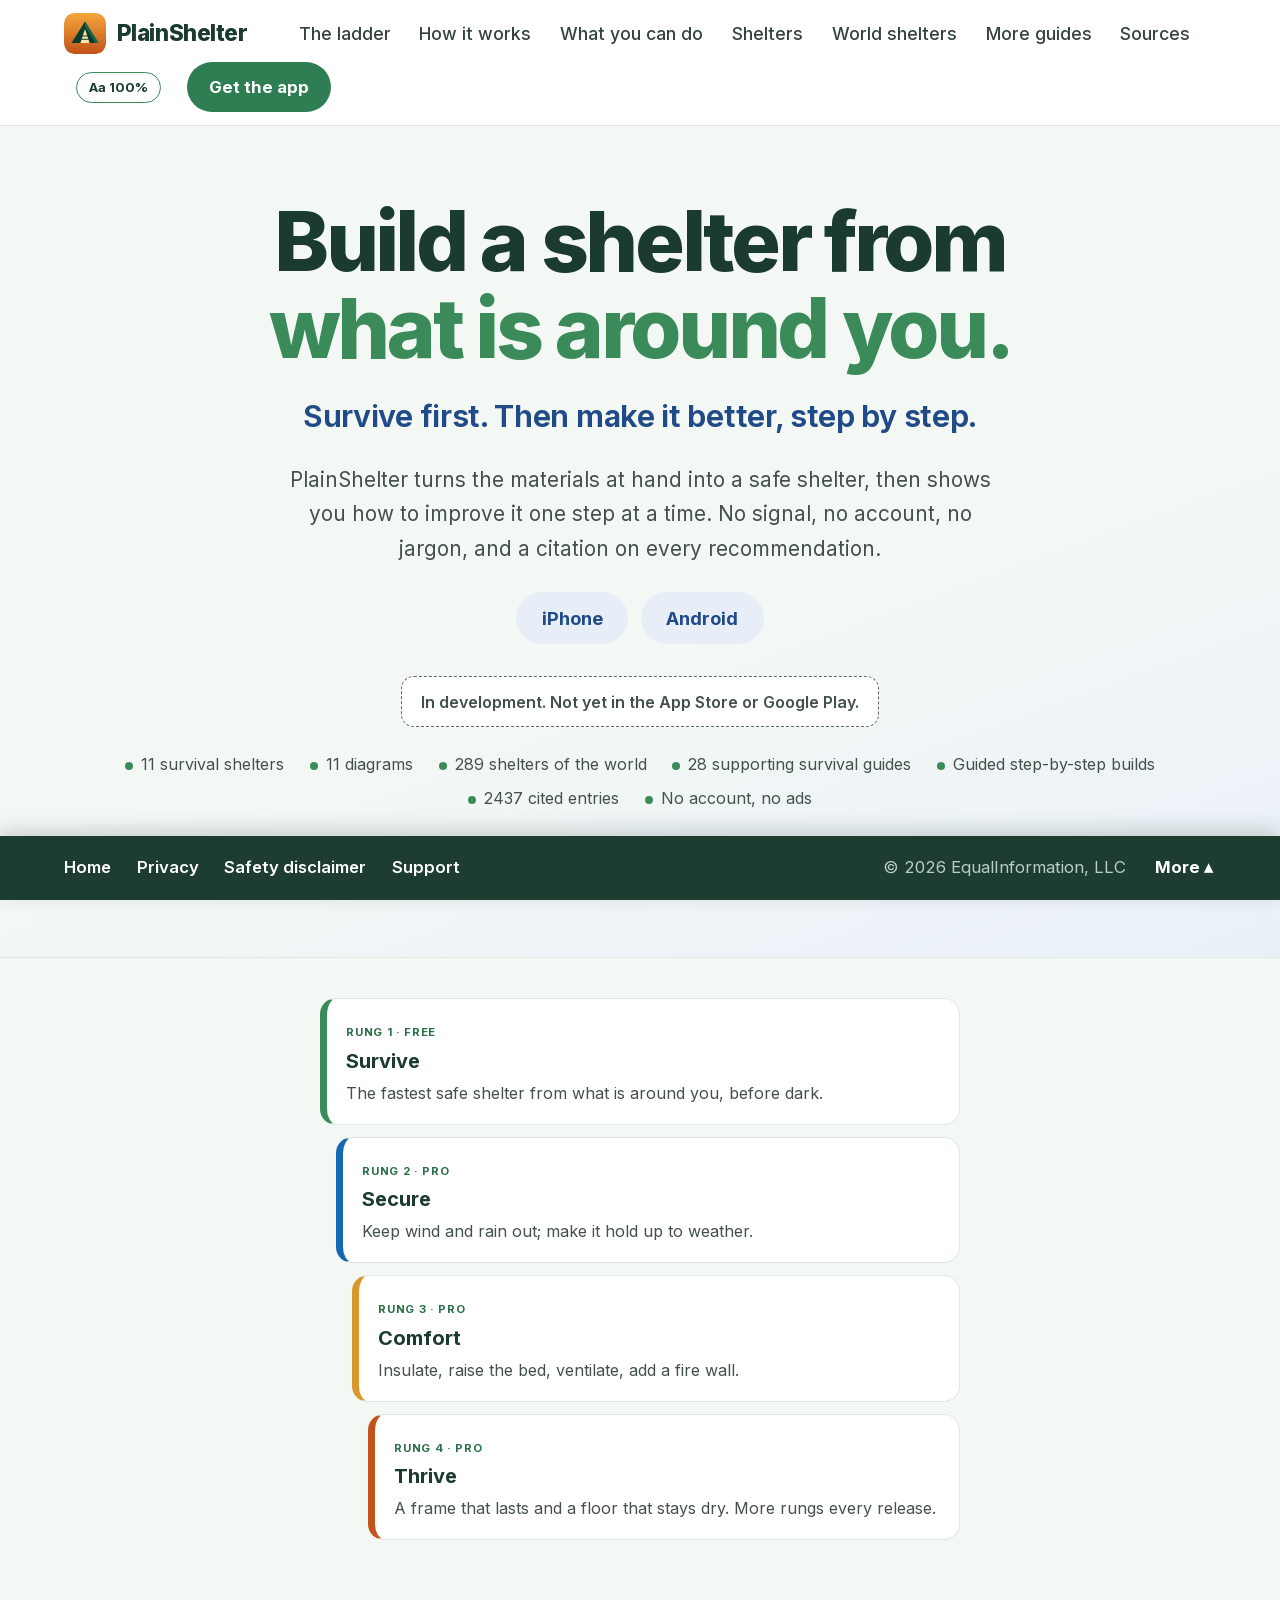
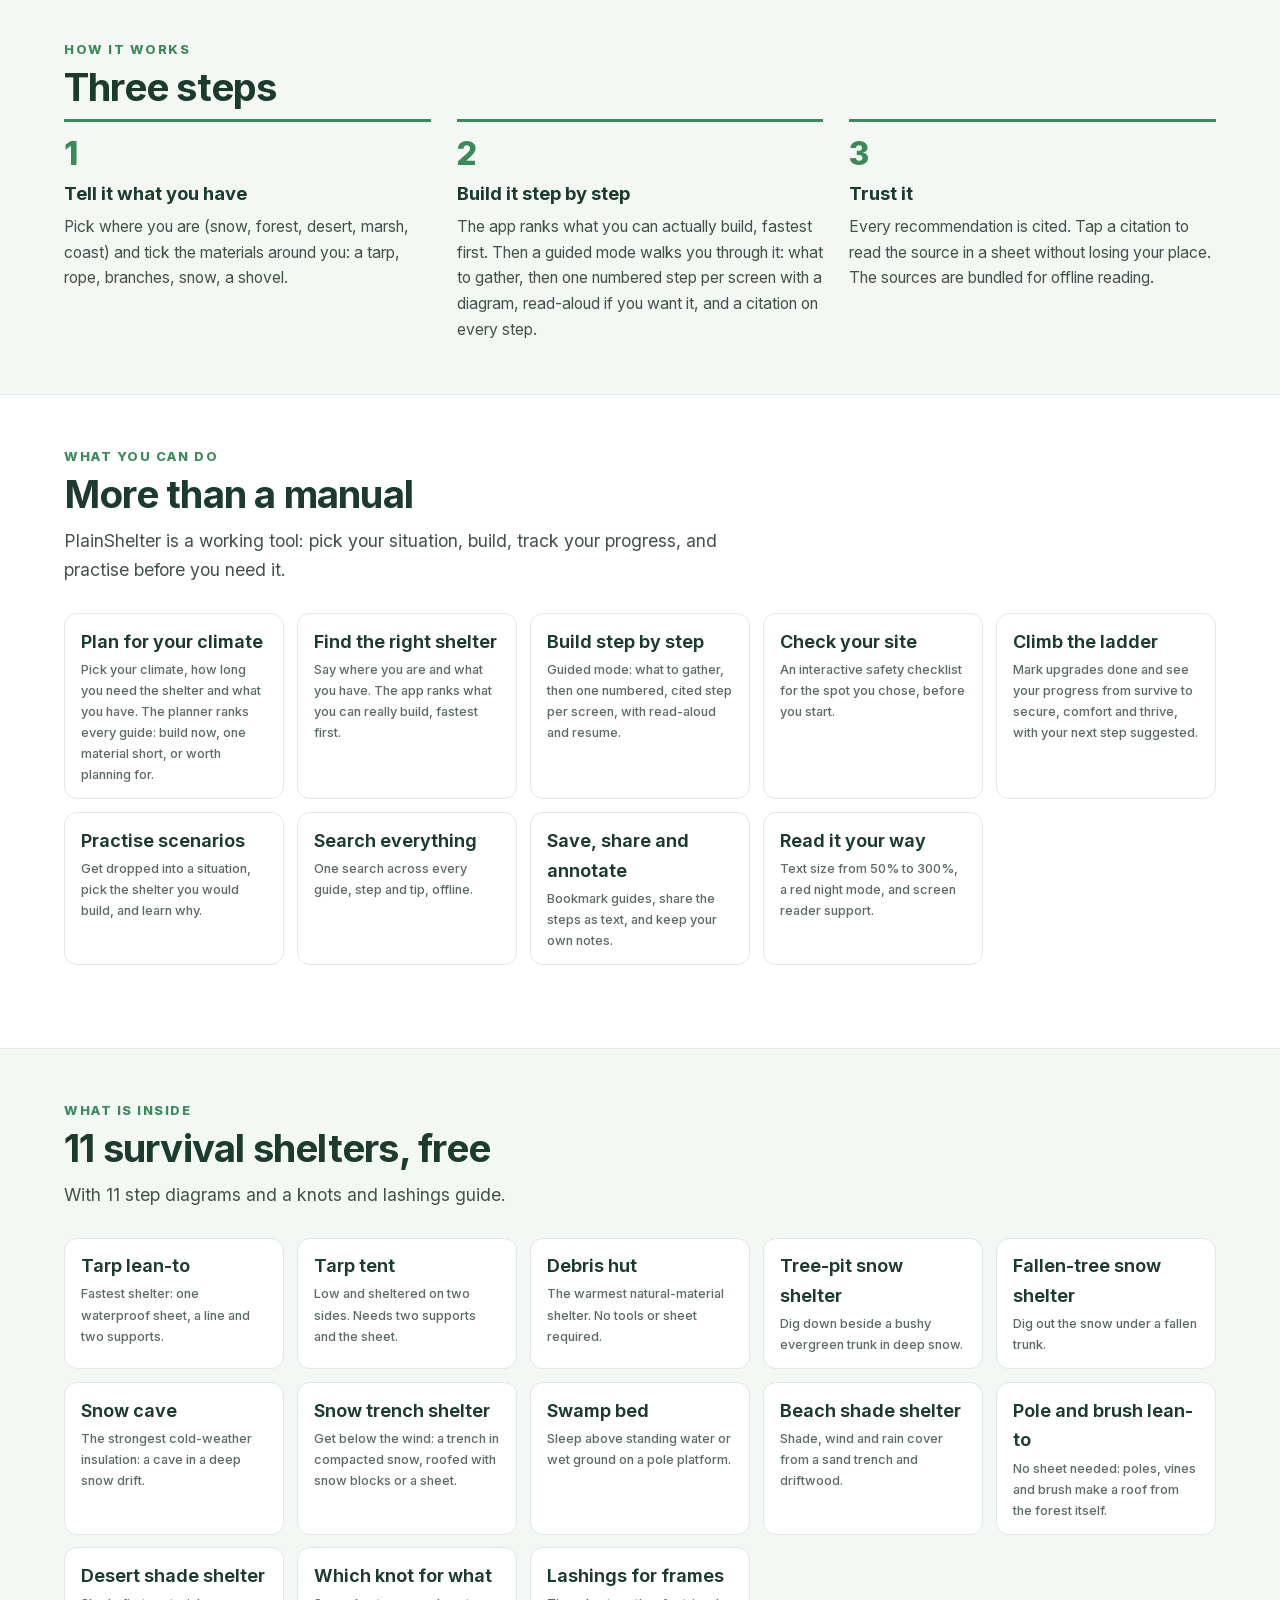
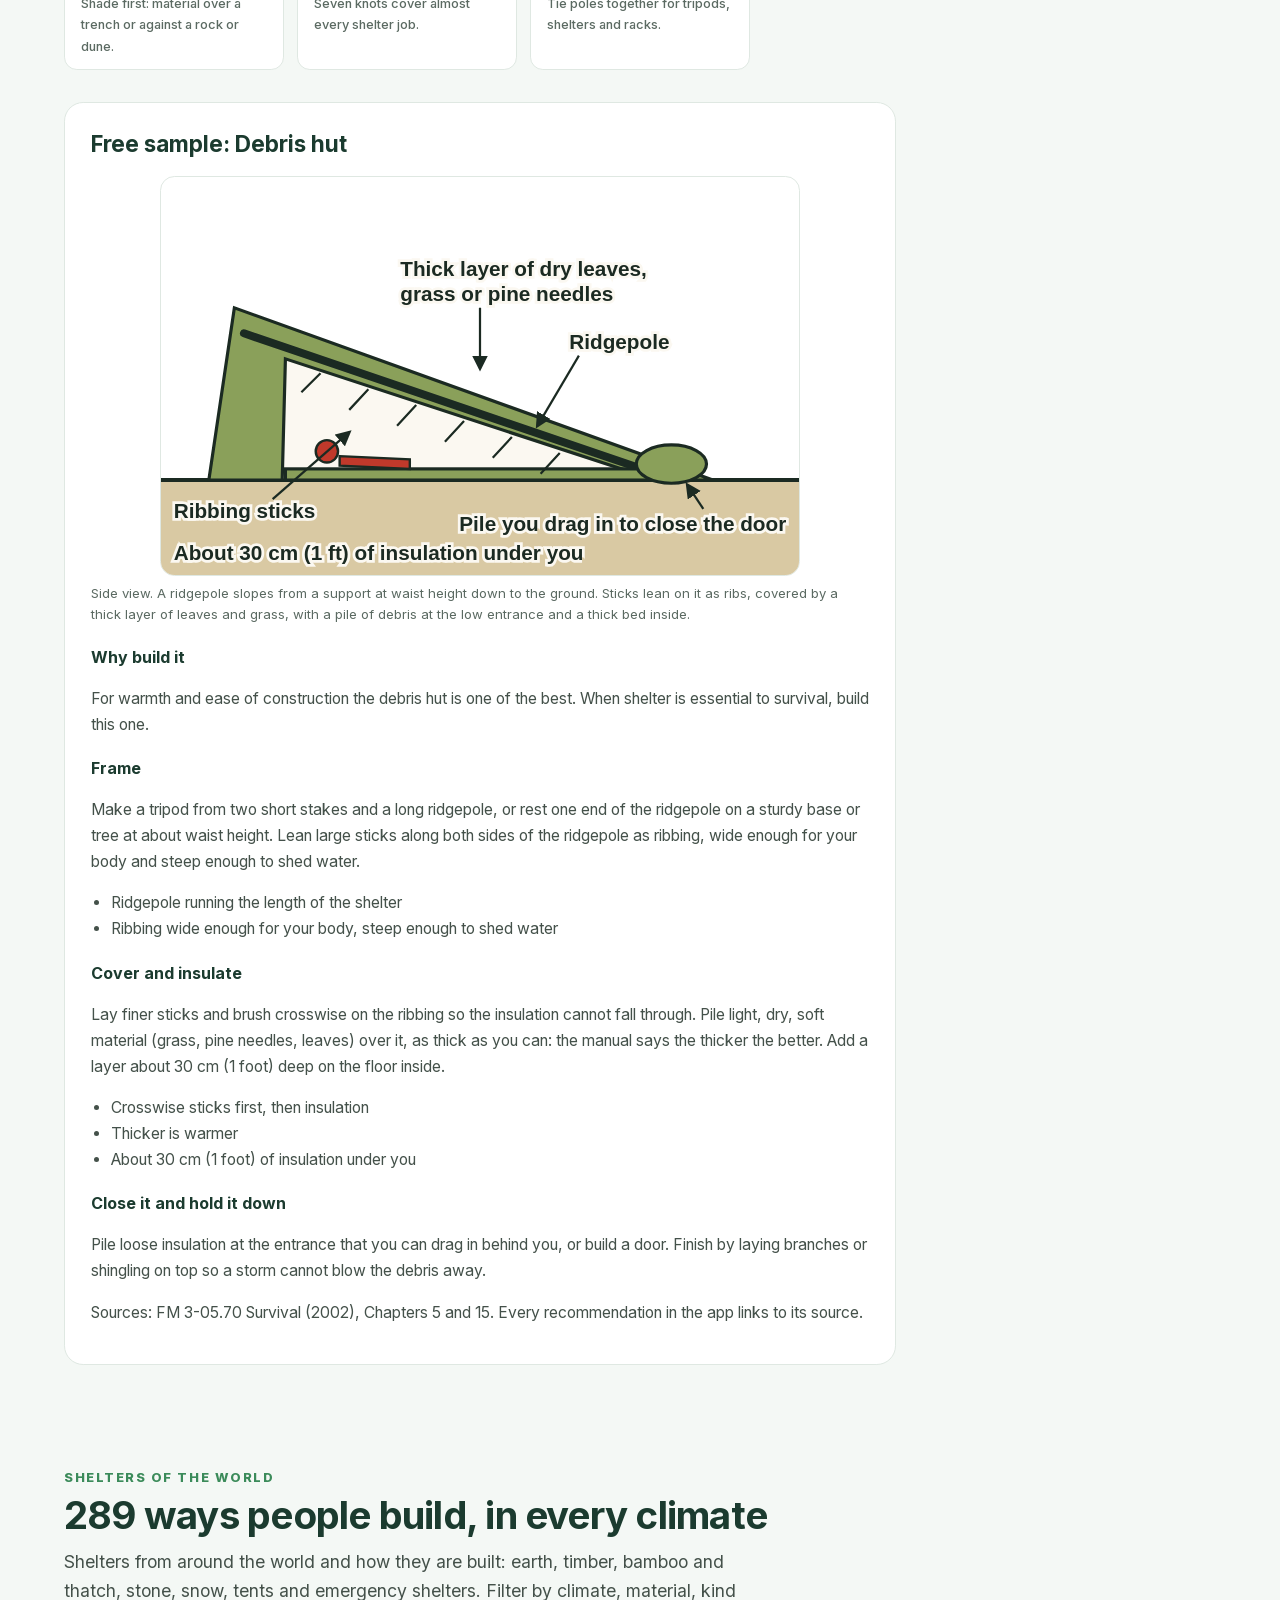
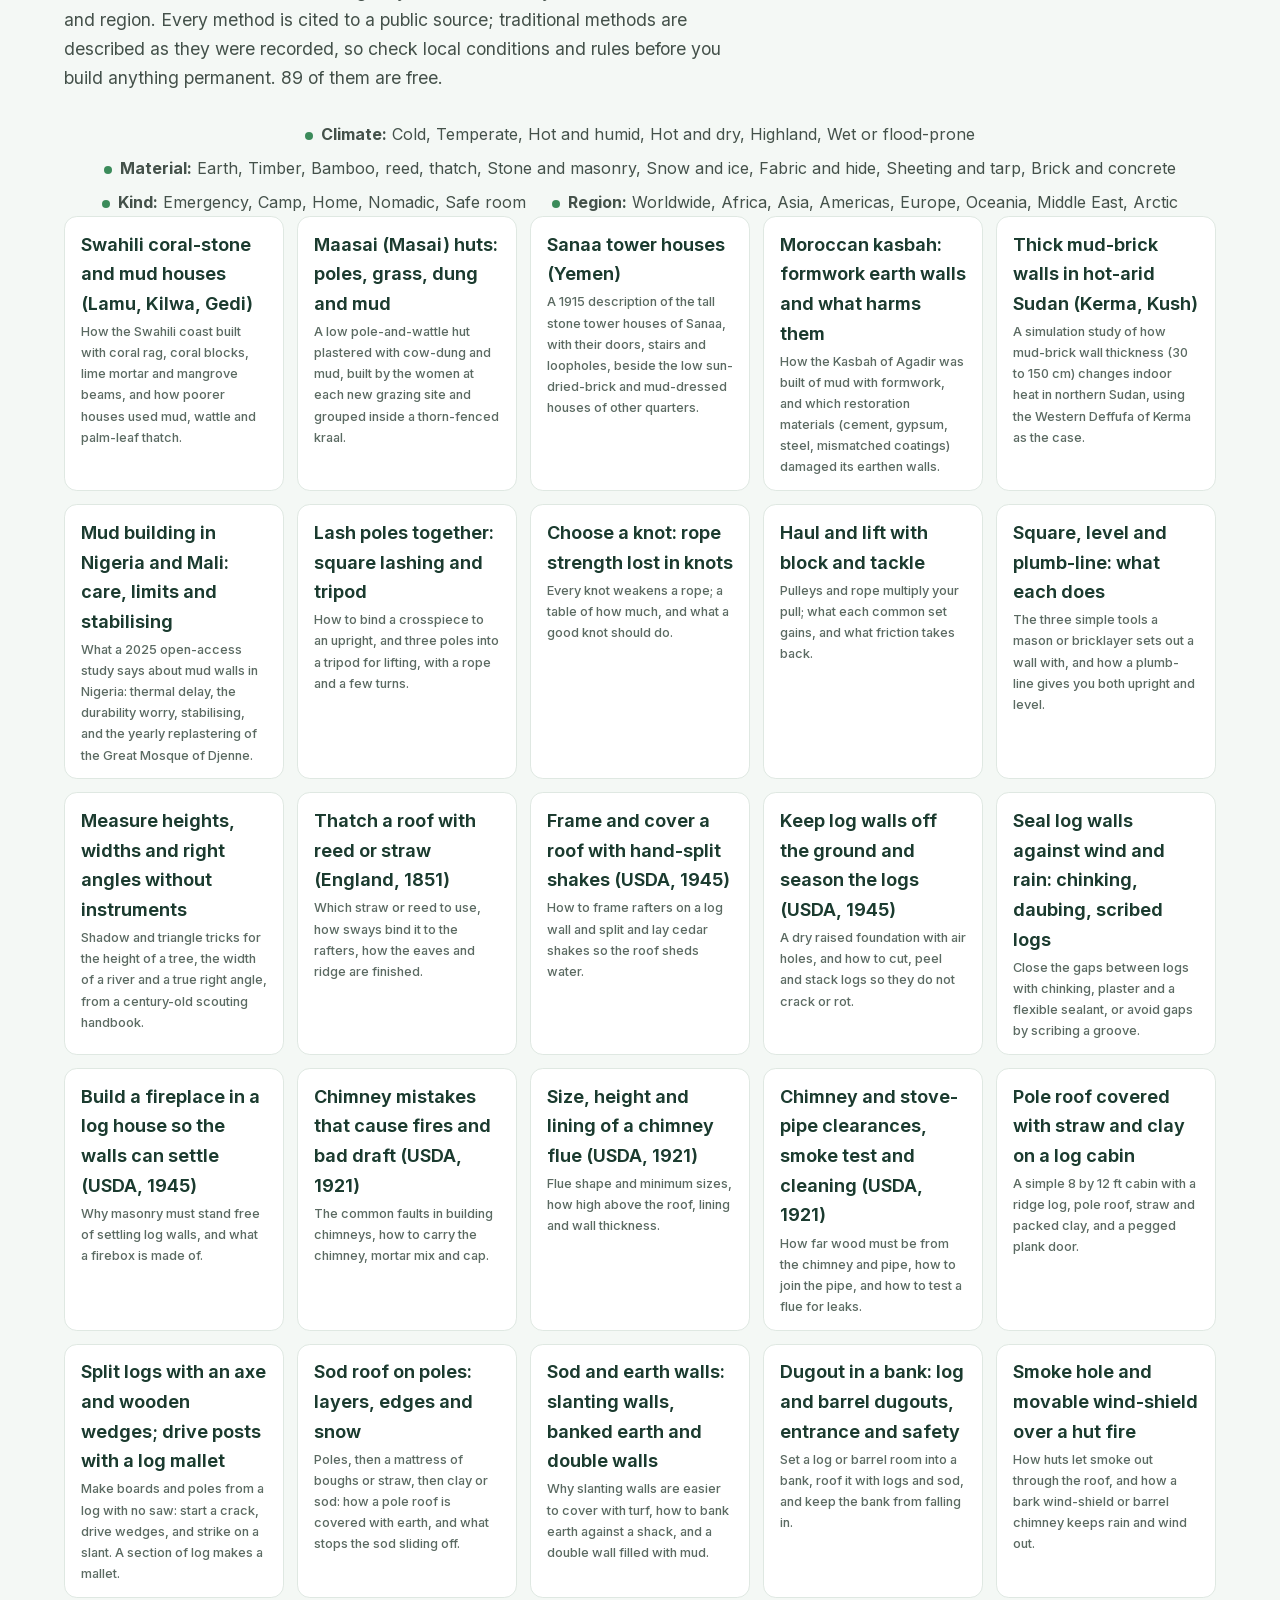
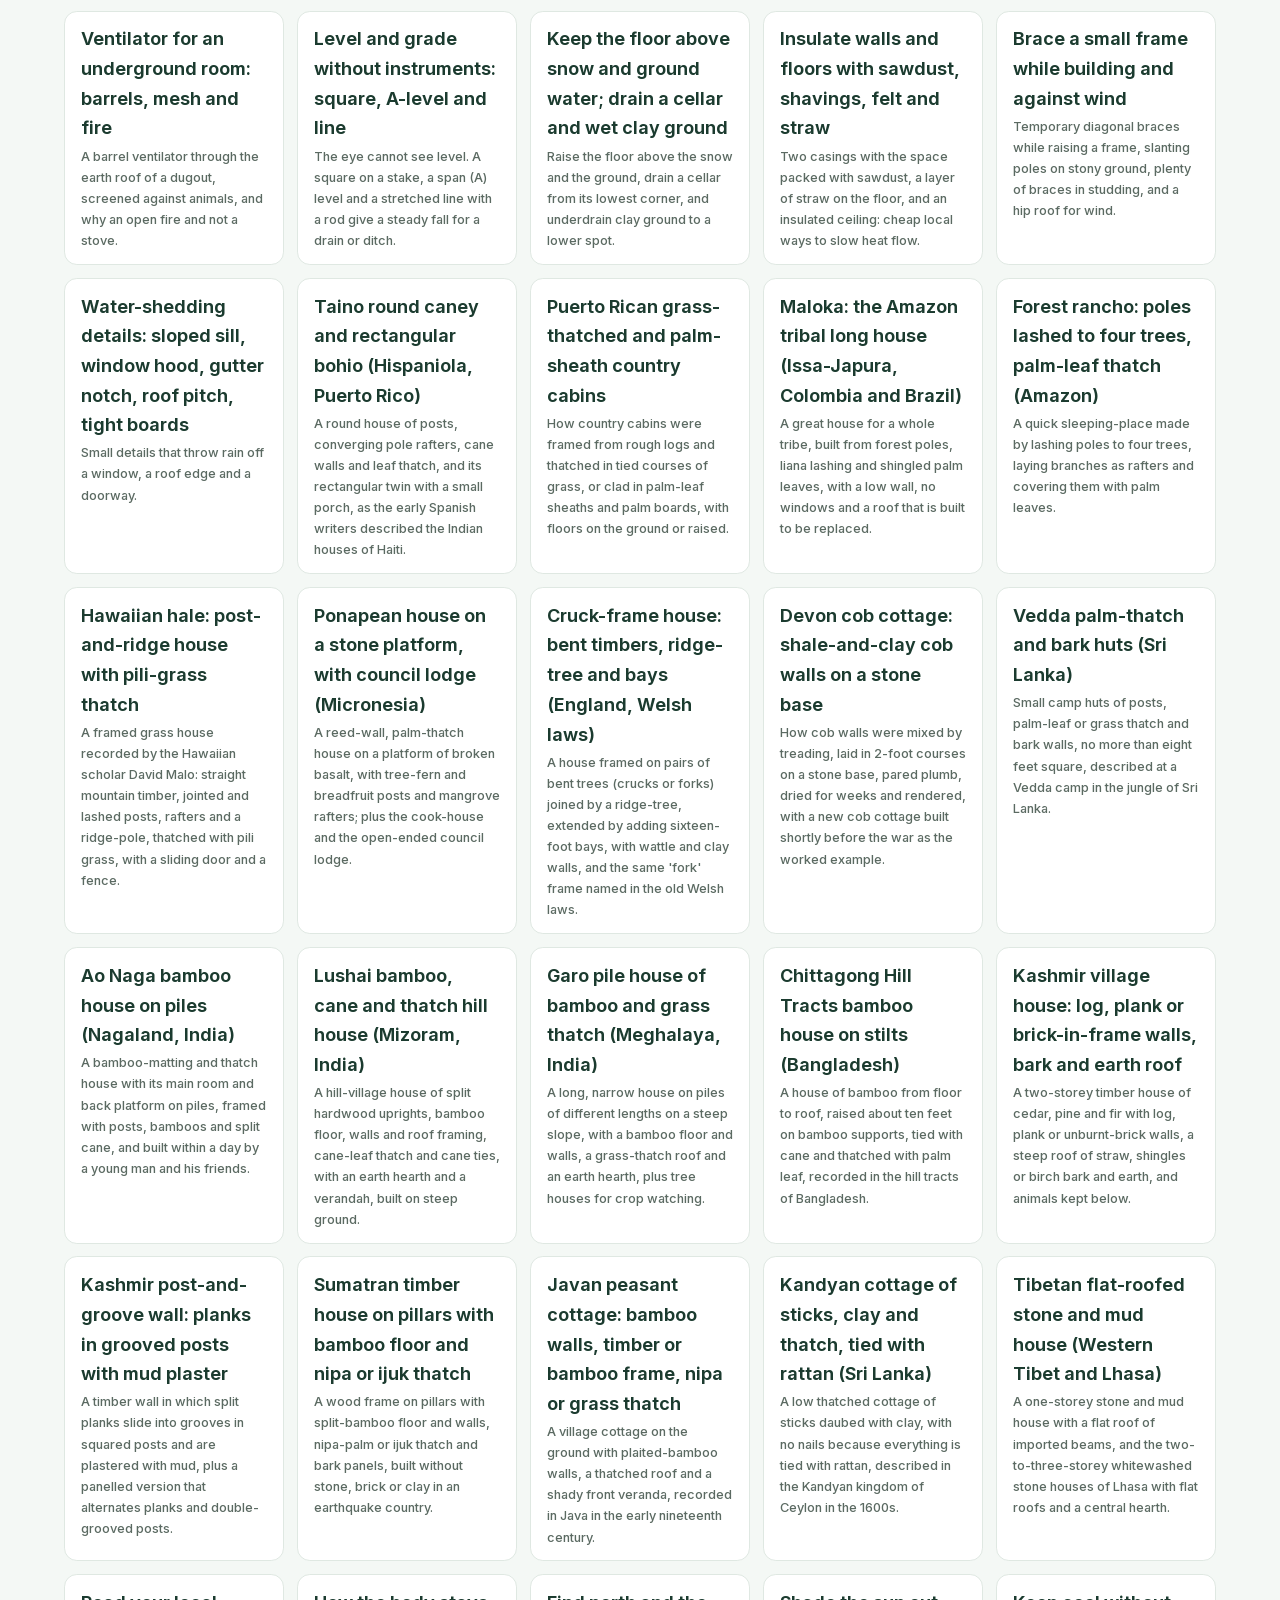
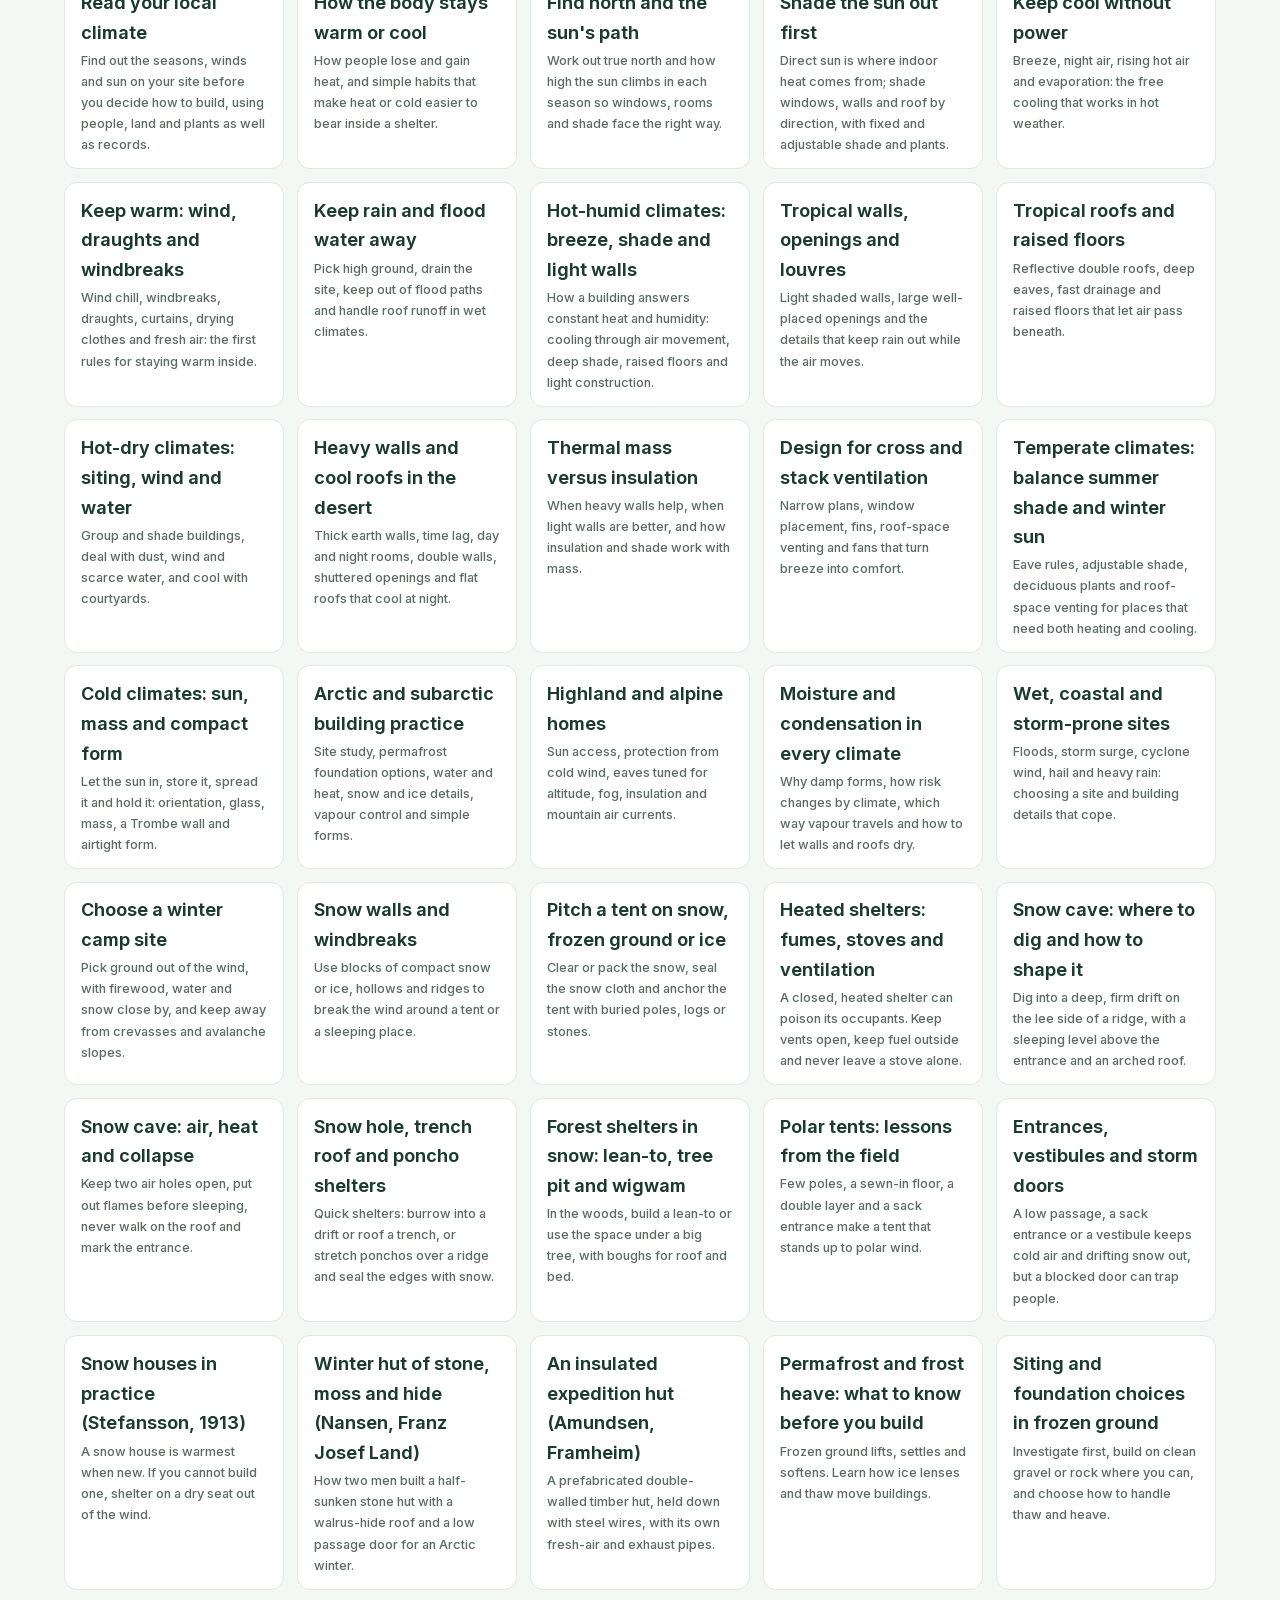
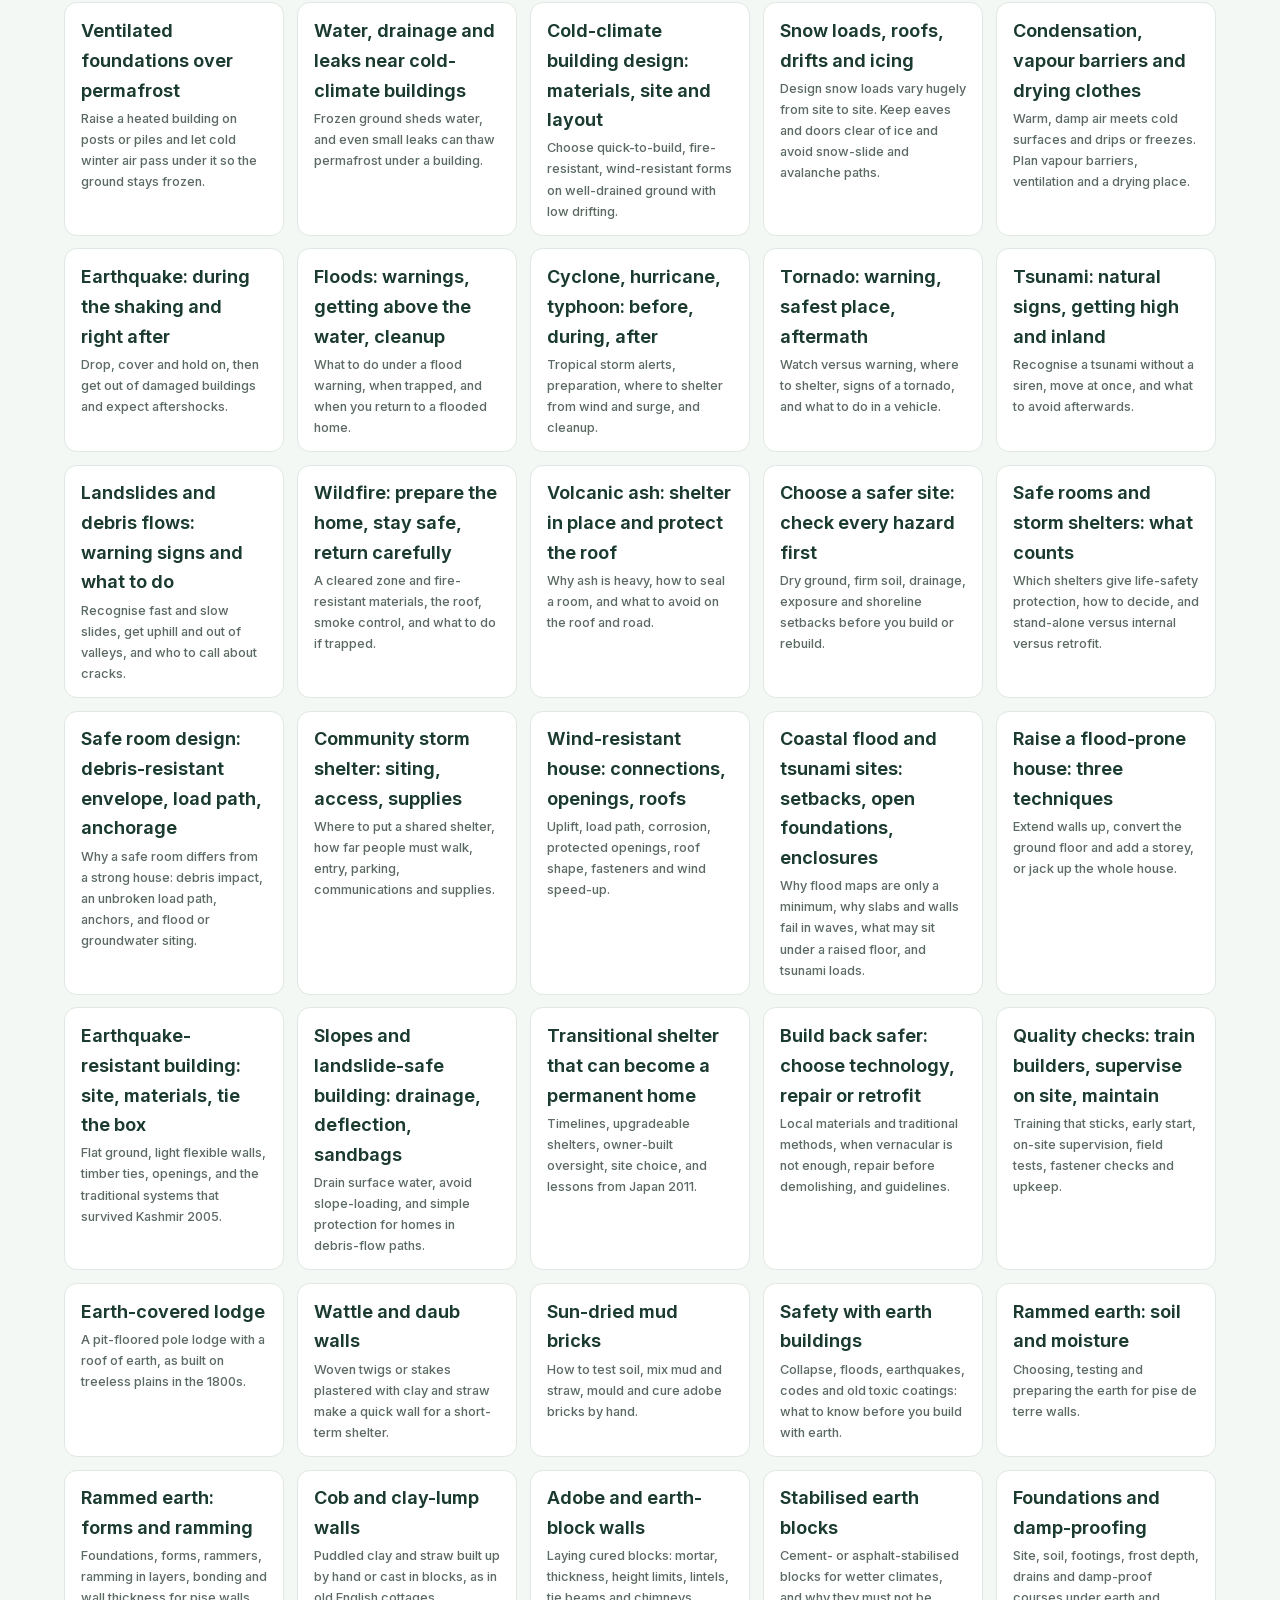
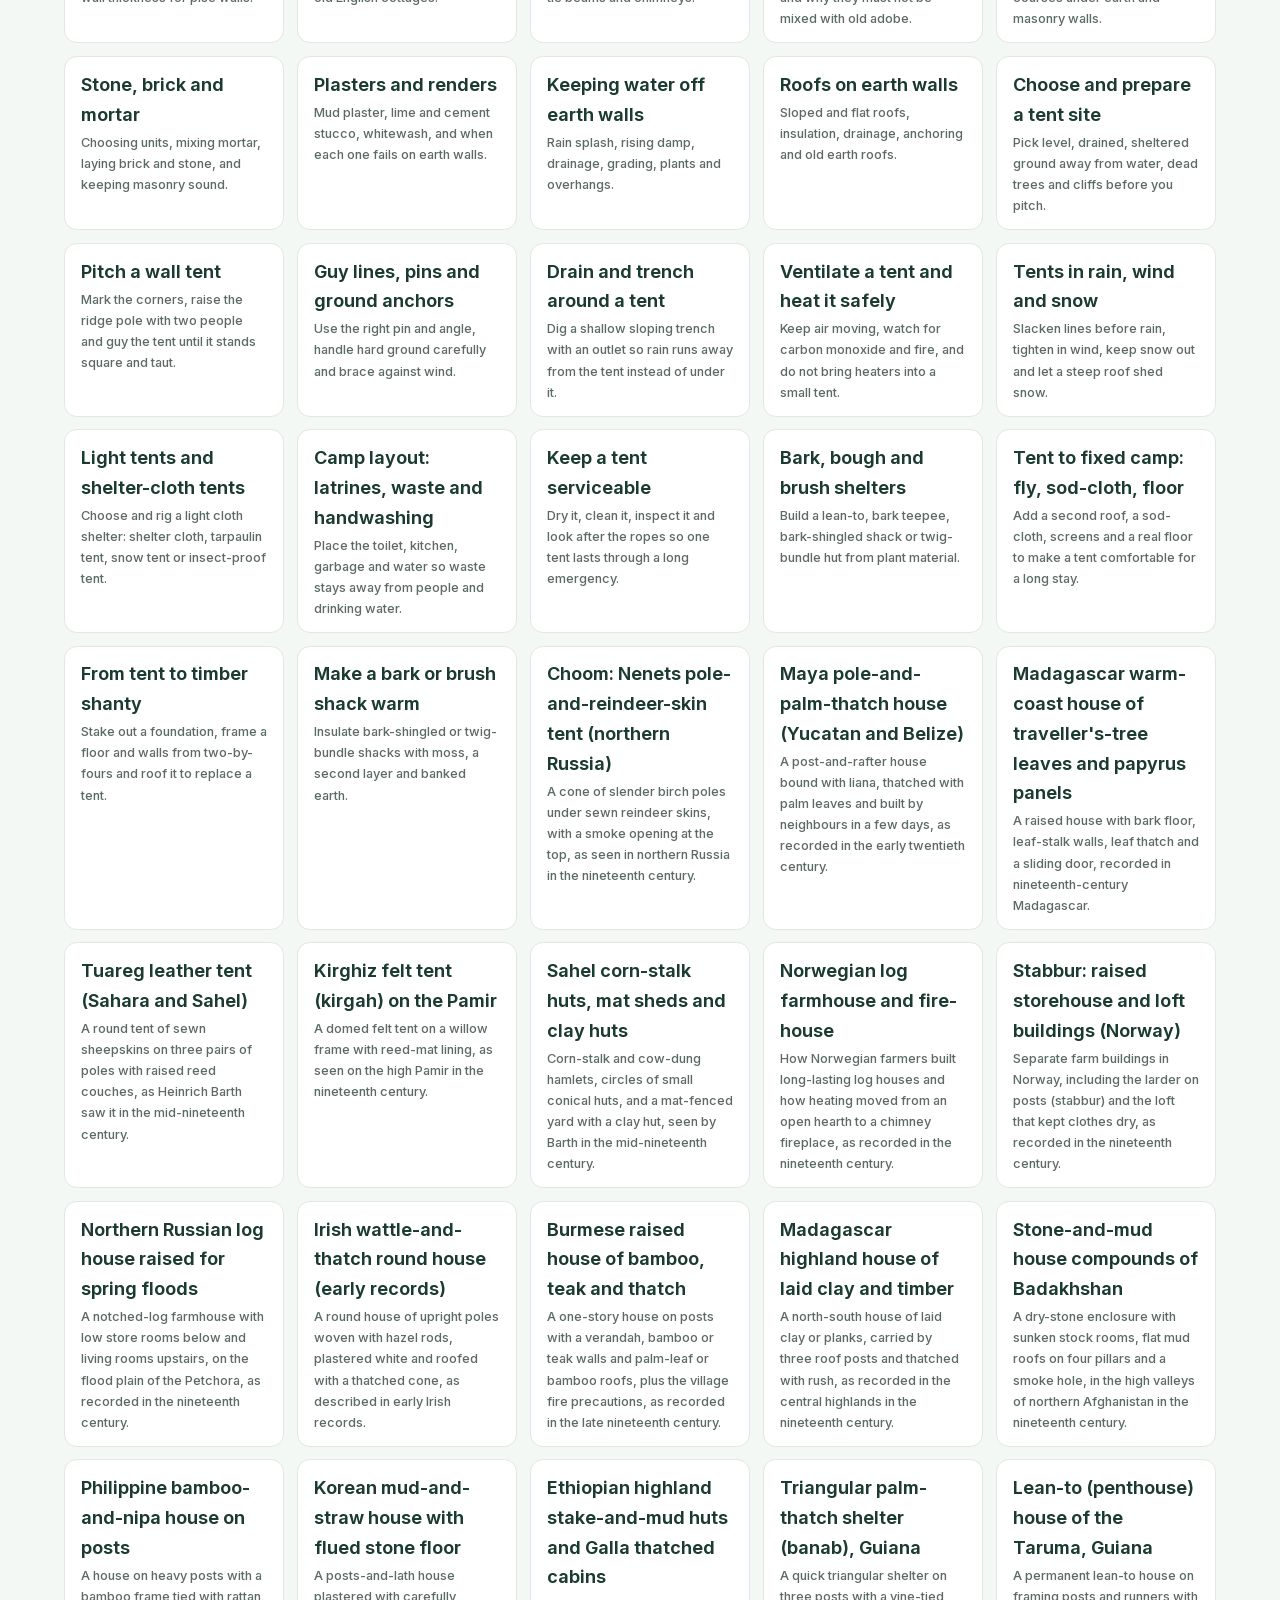
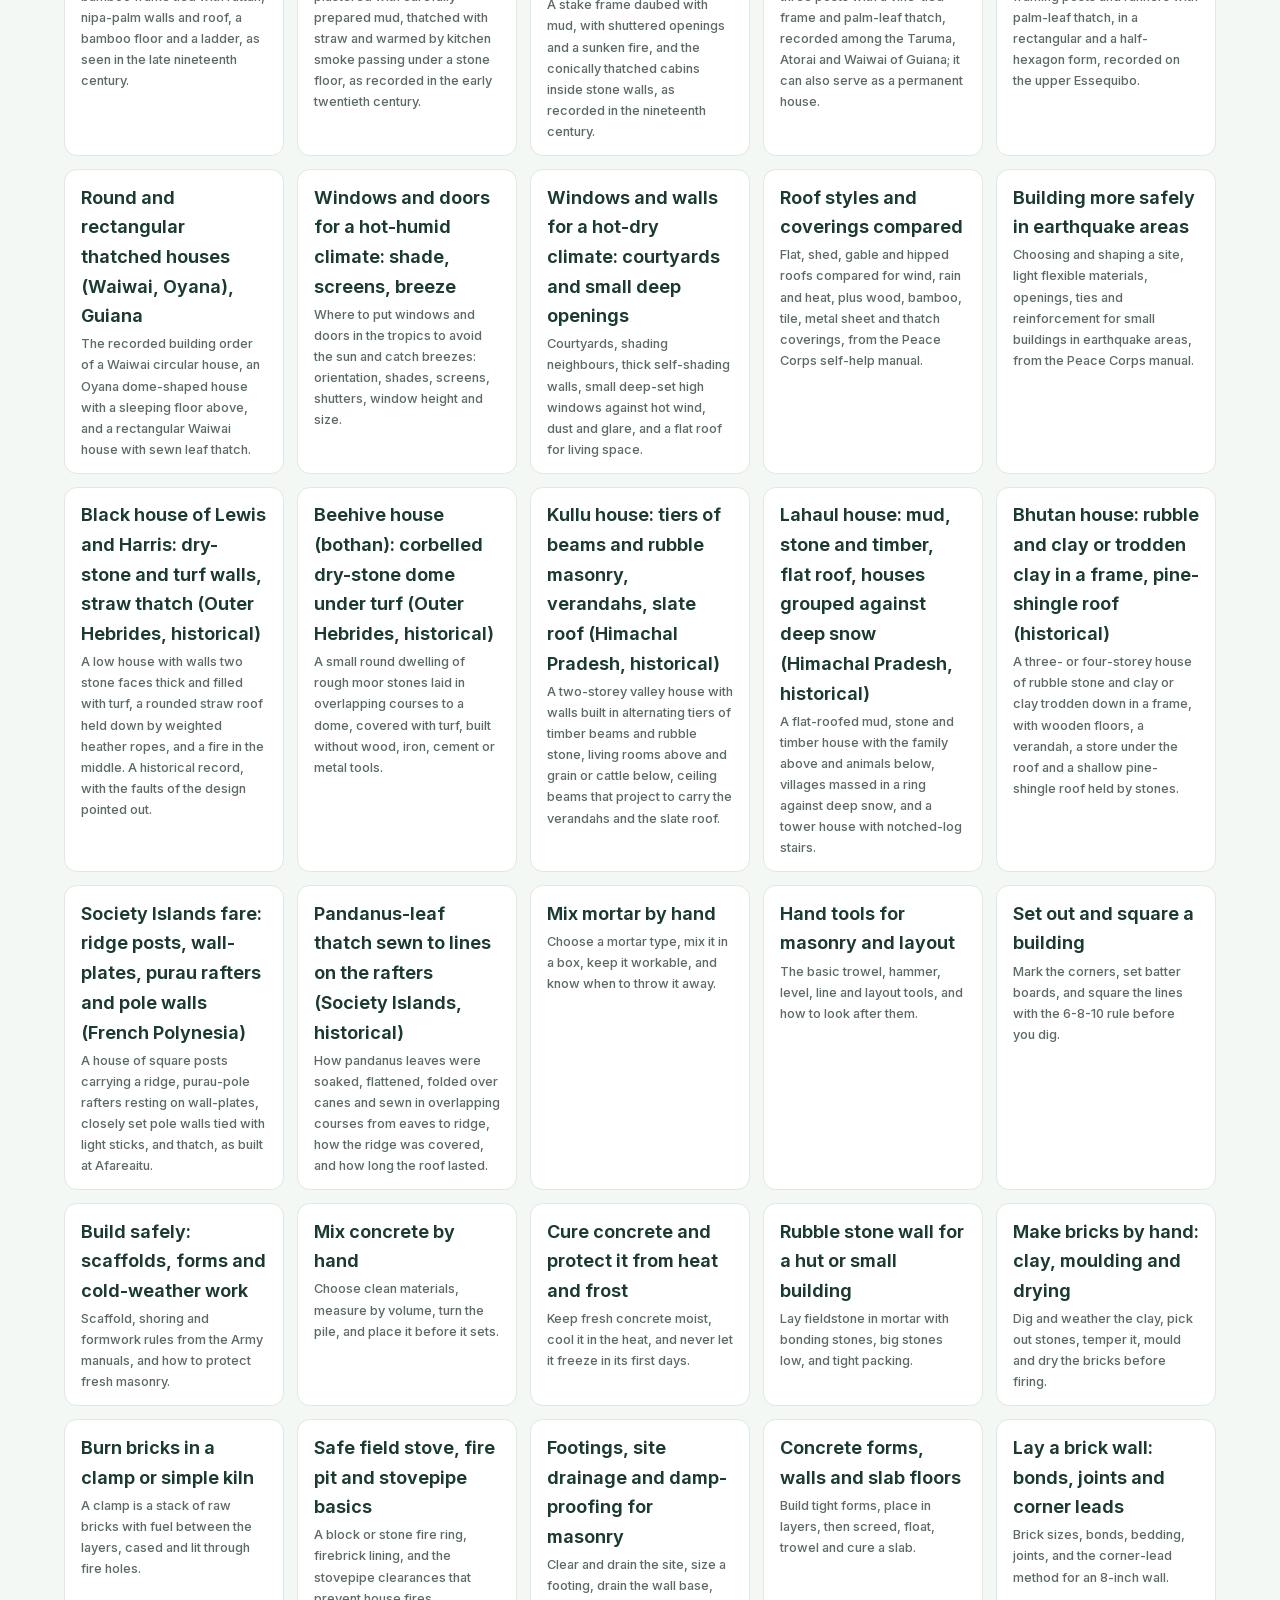
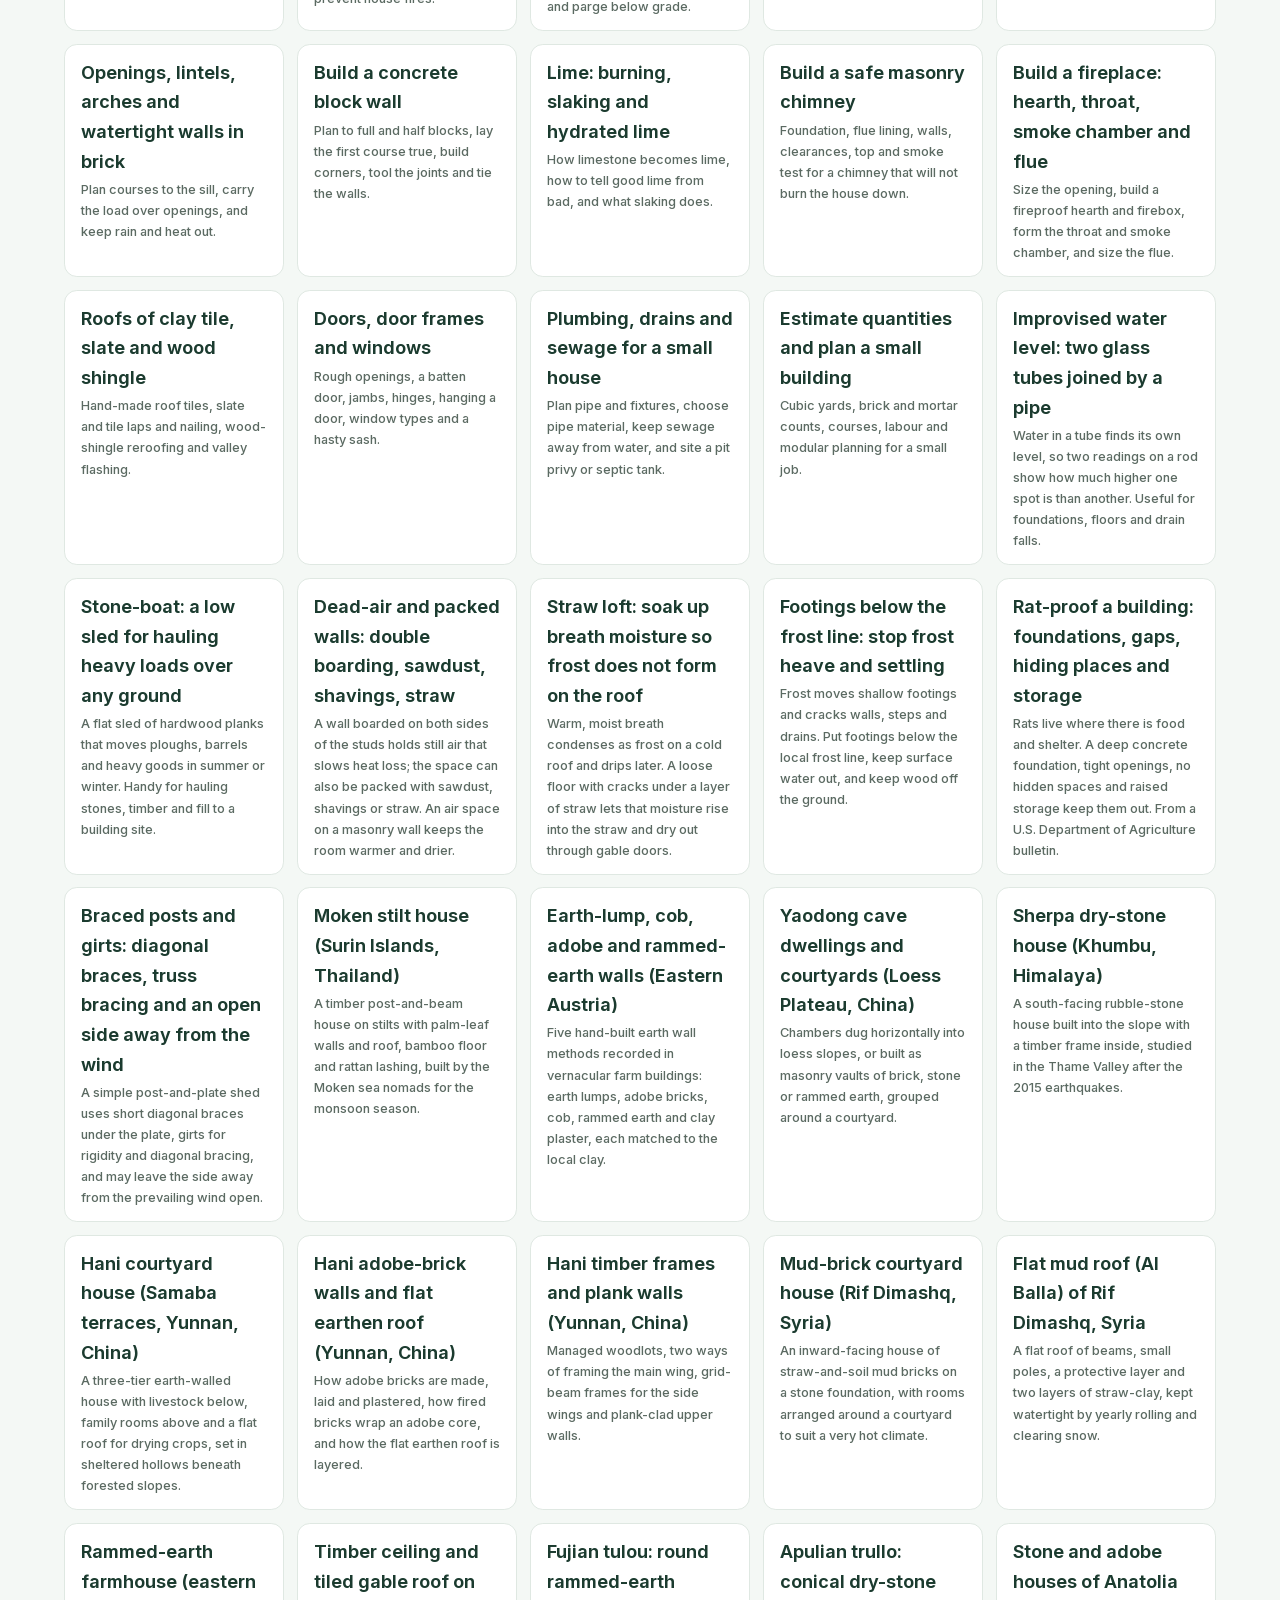
==== commit fefa9554: "PlainShelter: wave 6 sync Co-Authored-By: Claude Sonnet 5.5 <noreply@anthropic.com>" ====
--- a/index.html
+++ b/index.html
@@ -33,7 +33,7 @@
     <p class="lede">PlainShelter turns the materials at hand into a safe shelter, then shows you how to improve it one step at a time. No signal, no account, no jargon, and a citation on every recommendation.</p>
     <ul class="chips"><li>iPhone</li><li>Android</li></ul>
     <p class="soon">In development. Not yet in the App Store or Google Play.</p>
-    <ul class="facts"><li>11 survival shelters</li><li>11 diagrams</li><li>275 shelters of the world</li><li>28 supporting survival guides</li><li>Guided step-by-step builds</li><li>2352 cited entries</li><li>No account, no ads</li></ul>
+    <ul class="facts"><li>11 survival shelters</li><li>11 diagrams</li><li>289 shelters of the world</li><li>28 supporting survival guides</li><li>Guided step-by-step builds</li><li>2437 cited entries</li><li>No account, no ads</li></ul>
     <p class="lede" style="margin-top:1.4rem;font-size:1rem">Every shelter points to the next upgrade, so one night of survival becomes a place to live. Survival shelters and knots are always free; PlainShelter Pro unlocks the upgrade ladder.</p>
   </div>
 </section></div>
@@ -91,10 +91,10 @@
 </div></section>
 
 <section class="band" id="world"><div class="shell">
-  <p class="eyebrow">Shelters of the world</p><h2>275 ways people build, in every climate</h2>
+  <p class="eyebrow">Shelters of the world</p><h2>289 ways people build, in every climate</h2>
   <p class="sub">Shelters from around the world and how they are built: earth, timber, bamboo and thatch, stone, snow, tents and emergency shelters. Filter by climate, material, kind and region. Every method is cited to a public source; traditional methods are described as they were recorded, so check local conditions and rules before you build anything permanent. 89 of them are free.</p>
   <ul class="facts"><li><b>Climate:</b> Cold, Temperate, Hot and humid, Hot and dry, Highland, Wet or flood-prone</li><li><b>Material:</b> Earth, Timber, Bamboo, reed, thatch, Stone and masonry, Snow and ice, Fabric and hide, Sheeting and tarp, Brick and concrete</li><li><b>Kind:</b> Emergency, Camp, Home, Nomadic, Safe room</li><li><b>Region:</b> Worldwide, Africa, Asia, Americas, Europe, Oceania, Middle East, Arctic</li></ul>
-  <ul class="tiles"><li>Swahili coral-stone and mud houses (Lamu, Kilwa, Gedi)<small>How the Swahili coast built with coral rag, coral blocks, lime mortar and mangrove beams, and how poorer houses used mud, wattle and palm-leaf thatch.</small></li><li>Maasai (Masai) huts: poles, grass, dung and mud<small>A low pole-and-wattle hut plastered with cow-dung and mud, built by the women at each new grazing site and grouped inside a thorn-fenced kraal.</small></li><li>Sanaa tower houses (Yemen)<small>A 1915 description of the tall stone tower houses of Sanaa, with their doors, stairs and loopholes, beside the low sun-dried-brick and mud-dressed houses of other quarters.</small></li><li>Moroccan kasbah: formwork earth walls and what harms them<small>How the Kasbah of Agadir was built of mud with formwork, and which restoration materials (cement, gypsum, steel, mismatched coatings) damaged its earthen walls.</small></li><li>Thick mud-brick walls in hot-arid Sudan (Kerma, Kush)<small>A simulation study of how mud-brick wall thickness (30 to 150 cm) changes indoor heat in northern Sudan, using the Western Deffufa of Kerma as the case.</small></li><li>Mud building in Nigeria and Mali: care, limits and stabilising<small>What a 2025 open-access study says about mud walls in Nigeria: thermal delay, the durability worry, stabilising, and the yearly replastering of the Great Mosque of Djenne.</small></li><li>Lash poles together: square lashing and tripod<small>How to bind a crosspiece to an upright, and three poles into a tripod for lifting, with a rope and a few turns.</small></li><li>Choose a knot: rope strength lost in knots<small>Every knot weakens a rope; a table of how much, and what a good knot should do.</small></li><li>Haul and lift with block and tackle<small>Pulleys and rope multiply your pull; what each common set gains, and what friction takes back.</small></li><li>Square, level and plumb-line: what each does<small>The three simple tools a mason or bricklayer sets out a wall with, and how a plumb-line gives you both upright and level.</small></li><li>Measure heights, widths and right angles without instruments<small>Shadow and triangle tricks for the height of a tree, the width of a river and a true right angle, from a century-old scouting handbook.</small></li><li>Thatch a roof with reed or straw (England, 1851)<small>Which straw or reed to use, how sways bind it to the rafters, how the eaves and ridge are finished.</small></li><li>Frame and cover a roof with hand-split shakes (USDA, 1945)<small>How to frame rafters on a log wall and split and lay cedar shakes so the roof sheds water.</small></li><li>Keep log walls off the ground and season the logs (USDA, 1945)<small>A dry raised foundation with air holes, and how to cut, peel and stack logs so they do not crack or rot.</small></li><li>Seal log walls against wind and rain: chinking, daubing, scribed logs<small>Close the gaps between logs with chinking, plaster and a flexible sealant, or avoid gaps by scribing a groove.</small></li><li>Build a fireplace in a log house so the walls can settle (USDA, 1945)<small>Why masonry must stand free of settling log walls, and what a firebox is made of.</small></li><li>Chimney mistakes that cause fires and bad draft (USDA, 1921)<small>The common faults in building chimneys, how to carry the chimney, mortar mix and cap.</small></li><li>Size, height and lining of a chimney flue (USDA, 1921)<small>Flue shape and minimum sizes, how high above the roof, lining and wall thickness.</small></li><li>Chimney and stove-pipe clearances, smoke test and cleaning (USDA, 1921)<small>How far wood must be from the chimney and pipe, how to join the pipe, and how to test a flue for leaks.</small></li><li>Pole roof covered with straw and clay on a log cabin<small>A simple 8 by 12 ft cabin with a ridge log, pole roof, straw and packed clay, and a pegged plank door.</small></li><li>Split logs with an axe and wooden wedges; drive posts with a log mallet<small>Make boards and poles from a log with no saw: start a crack, drive wedges, and strike on a slant. A section of log makes a mallet.</small></li><li>Sod roof on poles: layers, edges and snow<small>Poles, then a mattress of boughs or straw, then clay or sod: how a pole roof is covered with earth, and what stops the sod sliding off.</small></li><li>Sod and earth walls: slanting walls, banked earth and double walls<small>Why slanting walls are easier to cover with turf, how to bank earth against a shack, and a double wall filled with mud.</small></li><li>Dugout in a bank: log and barrel dugouts, entrance and safety<small>Set a log or barrel room into a bank, roof it with logs and sod, and keep the bank from falling in.</small></li><li>Smoke hole and movable wind-shield over a hut fire<small>How huts let smoke out through the roof, and how a bark wind-shield or barrel chimney keeps rain and wind out.</small></li><li>Ventilator for an underground room: barrels, mesh and fire<small>A barrel ventilator through the earth roof of a dugout, screened against animals, and why an open fire and not a stove.</small></li><li>Level and grade without instruments: square, A-level and line<small>The eye cannot see level. A square on a stake, a span (A) level and a stretched line with a rod give a steady fall for a drain or ditch.</small></li><li>Keep the floor above snow and ground water; drain a cellar and wet clay ground<small>Raise the floor above the snow and the ground, drain a cellar from its lowest corner, and underdrain clay ground to a lower spot.</small></li><li>Insulate walls and floors with sawdust, shavings, felt and straw<small>Two casings with the space packed with sawdust, a layer of straw on the floor, and an insulated ceiling: cheap local ways to slow heat flow.</small></li><li>Brace a small frame while building and against wind<small>Temporary diagonal braces while raising a frame, slanting poles on stony ground, plenty of braces in studding, and a hip roof for wind.</small></li><li>Water-shedding details: sloped sill, window hood, gutter notch, roof pitch, tight boards<small>Small details that throw rain off a window, a roof edge and a doorway.</small></li><li>Taino round caney and rectangular bohio (Hispaniola, Puerto Rico)<small>A round house of posts, converging pole rafters, cane walls and leaf thatch, and its rectangular twin with a small porch, as the early Spanish writers described the Indian houses of Haiti.</small></li><li>Puerto Rican grass-thatched and palm-sheath country cabins<small>How country cabins were framed from rough logs and thatched in tied courses of grass, or clad in palm-leaf sheaths and palm boards, with floors on the ground or raised.</small></li><li>Maloka: the Amazon tribal long house (Issa-Japura, Colombia and Brazil)<small>A great house for a whole tribe, built from forest poles, liana lashing and shingled palm leaves, with a low wall, no windows and a roof that is built to be replaced.</small></li><li>Forest rancho: poles lashed to four trees, palm-leaf thatch (Amazon)<small>A quick sleeping-place made by lashing poles to four trees, laying branches as rafters and covering them with palm leaves.</small></li><li>Hawaiian hale: post-and-ridge house with pili-grass thatch<small>A framed grass house recorded by the Hawaiian scholar David Malo: straight mountain timber, jointed and lashed posts, rafters and a ridge-pole, thatched with pili grass, with a sliding door and a fence.</small></li><li>Ponapean house on a stone platform, with council lodge (Micronesia)<small>A reed-wall, palm-thatch house on a platform of broken basalt, with tree-fern and breadfruit posts and mangrove rafters; plus the cook-house and the open-ended council lodge.</small></li><li>Cruck-frame house: bent timbers, ridge-tree and bays (England, Welsh laws)<small>A house framed on pairs of bent trees (crucks or forks) joined by a ridge-tree, extended by adding sixteen-foot bays, with wattle and clay walls, and the same &#x27;fork&#x27; frame named in the old Welsh laws.</small></li><li>Devon cob cottage: shale-and-clay cob walls on a stone base<small>How cob walls were mixed by treading, laid in 2-foot courses on a stone base, pared plumb, dried for weeks and rendered, with a new cob cottage built shortly before the war as the worked example.</small></li><li>Vedda palm-thatch and bark huts (Sri Lanka)<small>Small camp huts of posts, palm-leaf or grass thatch and bark walls, no more than eight feet square, described at a Vedda camp in the jungle of Sri Lanka.</small></li><li>Ao Naga bamboo house on piles (Nagaland, India)<small>A bamboo-matting and thatch house with its main room and back platform on piles, framed with posts, bamboos and split cane, and built within a day by a young man and his friends.</small></li><li>Lushai bamboo, cane and thatch hill house (Mizoram, India)<small>A hill-village house of split hardwood uprights, bamboo floor, walls and roof framing, cane-leaf thatch and cane ties, with an earth hearth and a verandah, built on steep ground.</small></li><li>Garo pile house of bamboo and grass thatch (Meghalaya, India)<small>A long, narrow house on piles of different lengths on a steep slope, with a bamboo floor and walls, a grass-thatch roof and an earth hearth, plus tree houses for crop watching.</small></li><li>Chittagong Hill Tracts bamboo house on stilts (Bangladesh)<small>A house of bamboo from floor to roof, raised about ten feet on bamboo supports, tied with cane and thatched with palm leaf, recorded in the hill tracts of Bangladesh.</small></li><li>Kashmir village house: log, plank or brick-in-frame walls, bark and earth roof<small>A two-storey timber house of cedar, pine and fir with log, plank or unburnt-brick walls, a steep roof of straw, shingles or birch bark and earth, and animals kept below.</small></li><li>Kashmir post-and-groove wall: planks in grooved posts with mud plaster<small>A timber wall in which split planks slide into grooves in squared posts and are plastered with mud, plus a panelled version that alternates planks and double-grooved posts.</small></li><li>Sumatran timber house on pillars with bamboo floor and nipa or ijuk thatch<small>A wood frame on pillars with split-bamboo floor and walls, nipa-palm or ijuk thatch and bark panels, built without stone, brick or clay in an earthquake country.</small></li><li>Javan peasant cottage: bamboo walls, timber or bamboo frame, nipa or grass thatch<small>A village cottage on the ground with plaited-bamboo walls, a thatched roof and a shady front veranda, recorded in Java in the early nineteenth century.</small></li><li>Kandyan cottage of sticks, clay and thatch, tied with rattan (Sri Lanka)<small>A low thatched cottage of sticks daubed with clay, with no nails because everything is tied with rattan, described in the Kandyan kingdom of Ceylon in the 1600s.</small></li><li>Tibetan flat-roofed stone and mud house (Western Tibet and Lhasa)<small>A one-storey stone and mud house with a flat roof of imported beams, and the two-to-three-storey whitewashed stone houses of Lhasa with flat roofs and a central hearth.</small></li><li>Read your local climate<small>Find out the seasons, winds and sun on your site before you decide how to build, using people, land and plants as well as records.</small></li><li>How the body stays warm or cool<small>How people lose and gain heat, and simple habits that make heat or cold easier to bear inside a shelter.</small></li><li>Find north and the sun&#x27;s path<small>Work out true north and how high the sun climbs in each season so windows, rooms and shade face the right way.</small></li><li>Shade the sun out first<small>Direct sun is where indoor heat comes from; shade windows, walls and roof by direction, with fixed and adjustable shade and plants.</small></li><li>Keep cool without power<small>Breeze, night air, rising hot air and evaporation: the free cooling that works in hot weather.</small></li><li>Keep warm: wind, draughts and windbreaks<small>Wind chill, windbreaks, draughts, curtains, drying clothes and fresh air: the first rules for staying warm inside.</small></li><li>Keep rain and flood water away<small>Pick high ground, drain the site, keep out of flood paths and handle roof runoff in wet climates.</small></li><li>Hot-humid climates: breeze, shade and light walls<small>How a building answers constant heat and humidity: cooling through air movement, deep shade, raised floors and light construction.</small></li><li>Tropical walls, openings and louvres<small>Light shaded walls, large well-placed openings and the details that keep rain out while the air moves.</small></li><li>Tropical roofs and raised floors<small>Reflective double roofs, deep eaves, fast drainage and raised floors that let air pass beneath.</small></li><li>Hot-dry climates: siting, wind and water<small>Group and shade buildings, deal with dust, wind and scarce water, and cool with courtyards.</small></li><li>Heavy walls and cool roofs in the desert<small>Thick earth walls, time lag, day and night rooms, double walls, shuttered openings and flat roofs that cool at night.</small></li><li>Thermal mass versus insulation<small>When heavy walls help, when light walls are better, and how insulation and shade work with mass.</small></li><li>Design for cross and stack ventilation<small>Narrow plans, window placement, fins, roof-space venting and fans that turn breeze into comfort.</small></li><li>Temperate climates: balance summer shade and winter sun<small>Eave rules, adjustable shade, deciduous plants and roof-space venting for places that need both heating and cooling.</small></li><li>Cold climates: sun, mass and compact form<small>Let the sun in, store it, spread it and hold it: orientation, glass, mass, a Trombe wall and airtight form.</small></li><li>Arctic and subarctic building practice<small>Site study, permafrost foundation options, water and heat, snow and ice details, vapour control and simple forms.</small></li><li>Highland and alpine homes<small>Sun access, protection from cold wind, eaves tuned for altitude, fog, insulation and mountain air currents.</small></li><li>Moisture and condensation in every climate<small>Why damp forms, how risk changes by climate, which way vapour travels and how to let walls and roofs dry.</small></li><li>Wet, coastal and storm-prone sites<small>Floods, storm surge, cyclone wind, hail and heavy rain: choosing a site and building details that cope.</small></li><li>Choose a winter camp site<small>Pick ground out of the wind, with firewood, water and snow close by, and keep away from crevasses and avalanche slopes.</small></li><li>Snow walls and windbreaks<small>Use blocks of compact snow or ice, hollows and ridges to break the wind around a tent or a sleeping place.</small></li><li>Pitch a tent on snow, frozen ground or ice<small>Clear or pack the snow, seal the snow cloth and anchor the tent with buried poles, logs or stones.</small></li><li>Heated shelters: fumes, stoves and ventilation<small>A closed, heated shelter can poison its occupants. Keep vents open, keep fuel outside and never leave a stove alone.</small></li><li>Snow cave: where to dig and how to shape it<small>Dig into a deep, firm drift on the lee side of a ridge, with a sleeping level above the entrance and an arched roof.</small></li><li>Snow cave: air, heat and collapse<small>Keep two air holes open, put out flames before sleeping, never walk on the roof and mark the entrance.</small></li><li>Snow hole, trench roof and poncho shelters<small>Quick shelters: burrow into a drift or roof a trench, or stretch ponchos over a ridge and seal the edges with snow.</small></li><li>Forest shelters in snow: lean-to, tree pit and wigwam<small>In the woods, build a lean-to or use the space under a big tree, with boughs for roof and bed.</small></li><li>Polar tents: lessons from the field<small>Few poles, a sewn-in floor, a double layer and a sack entrance make a tent that stands up to polar wind.</small></li><li>Entrances, vestibules and storm doors<small>A low passage, a sack entrance or a vestibule keeps cold air and drifting snow out, but a blocked door can trap people.</small></li><li>Snow houses in practice (Stefansson, 1913)<small>A snow house is warmest when new. If you cannot build one, shelter on a dry seat out of the wind.</small></li><li>Winter hut of stone, moss and hide (Nansen, Franz Josef Land)<small>How two men built a half-sunken stone hut with a walrus-hide roof and a low passage door for an Arctic winter.</small></li><li>An insulated expedition hut (Amundsen, Framheim)<small>A prefabricated double-walled timber hut, held down with steel wires, with its own fresh-air and exhaust pipes.</small></li><li>Permafrost and frost heave: what to know before you build<small>Frozen ground lifts, settles and softens. Learn how ice lenses and thaw move buildings.</small></li><li>Siting and foundation choices in frozen ground<small>Investigate first, build on clean gravel or rock where you can, and choose how to handle thaw and heave.</small></li><li>Ventilated foundations over permafrost<small>Raise a heated building on posts or piles and let cold winter air pass under it so the ground stays frozen.</small></li><li>Water, drainage and leaks near cold-climate buildings<small>Frozen ground sheds water, and even small leaks can thaw permafrost under a building.</small></li><li>Cold-climate building design: materials, site and layout<small>Choose quick-to-build, fire-resistant, wind-resistant forms on well-drained ground with low drifting.</small></li><li>Snow loads, roofs, drifts and icing<small>Design snow loads vary hugely from site to site. Keep eaves and doors clear of ice and avoid snow-slide and avalanche paths.</small></li><li>Condensation, vapour barriers and drying clothes<small>Warm, damp air meets cold surfaces and drips or freezes. Plan vapour barriers, ventilation and a drying place.</small></li><li>Earthquake: during the shaking and right after<small>Drop, cover and hold on, then get out of damaged buildings and expect aftershocks.</small></li><li>Floods: warnings, getting above the water, cleanup<small>What to do under a flood warning, when trapped, and when you return to a flooded home.</small></li><li>Cyclone, hurricane, typhoon: before, during, after<small>Tropical storm alerts, preparation, where to shelter from wind and surge, and cleanup.</small></li><li>Tornado: warning, safest place, aftermath<small>Watch versus warning, where to shelter, signs of a tornado, and what to do in a vehicle.</small></li><li>Tsunami: natural signs, getting high and inland<small>Recognise a tsunami without a siren, move at once, and what to avoid afterwards.</small></li><li>Landslides and debris flows: warning signs and what to do<small>Recognise fast and slow slides, get uphill and out of valleys, and who to call about cracks.</small></li><li>Wildfire: prepare the home, stay safe, return carefully<small>A cleared zone and fire-resistant materials, the roof, smoke control, and what to do if trapped.</small></li><li>Volcanic ash: shelter in place and protect the roof<small>Why ash is heavy, how to seal a room, and what to avoid on the roof and road.</small></li><li>Choose a safer site: check every hazard first<small>Dry ground, firm soil, drainage, exposure and shoreline setbacks before you build or rebuild.</small></li><li>Safe rooms and storm shelters: what counts<small>Which shelters give life-safety protection, how to decide, and stand-alone versus internal versus retrofit.</small></li><li>Safe room design: debris-resistant envelope, load path, anchorage<small>Why a safe room differs from a strong house: debris impact, an unbroken load path, anchors, and flood or groundwater siting.</small></li><li>Community storm shelter: siting, access, supplies<small>Where to put a shared shelter, how far people must walk, entry, parking, communications and supplies.</small></li><li>Wind-resistant house: connections, openings, roofs<small>Uplift, load path, corrosion, protected openings, roof shape, fasteners and wind speed-up.</small></li><li>Coastal flood and tsunami sites: setbacks, open foundations, enclosures<small>Why flood maps are only a minimum, why slabs and walls fail in waves, what may sit under a raised floor, and tsunami loads.</small></li><li>Raise a flood-prone house: three techniques<small>Extend walls up, convert the ground floor and add a storey, or jack up the whole house.</small></li><li>Earthquake-resistant building: site, materials, tie the box<small>Flat ground, light flexible walls, timber ties, openings, and the traditional systems that survived Kashmir 2005.</small></li><li>Slopes and landslide-safe building: drainage, deflection, sandbags<small>Drain surface water, avoid slope-loading, and simple protection for homes in debris-flow paths.</small></li><li>Transitional shelter that can become a permanent home<small>Timelines, upgradeable shelters, owner-built oversight, site choice, and lessons from Japan 2011.</small></li><li>Build back safer: choose technology, repair or retrofit<small>Local materials and traditional methods, when vernacular is not enough, repair before demolishing, and guidelines.</small></li><li>Quality checks: train builders, supervise on site, maintain<small>Training that sticks, early start, on-site supervision, field tests, fastener checks and upkeep.</small></li><li>Earth-covered lodge<small>A pit-floored pole lodge with a roof of earth, as built on treeless plains in the 1800s.</small></li><li>Wattle and daub walls<small>Woven twigs or stakes plastered with clay and straw make a quick wall for a short-term shelter.</small></li><li>Sun-dried mud bricks<small>How to test soil, mix mud and straw, mould and cure adobe bricks by hand.</small></li><li>Safety with earth buildings<small>Collapse, floods, earthquakes, codes and old toxic coatings: what to know before you build with earth.</small></li><li>Rammed earth: soil and moisture<small>Choosing, testing and preparing the earth for pise de terre walls.</small></li><li>Rammed earth: forms and ramming<small>Foundations, forms, rammers, ramming in layers, bonding and wall thickness for pise walls.</small></li><li>Cob and clay-lump walls<small>Puddled clay and straw built up by hand or cast in blocks, as in old English cottages.</small></li><li>Adobe and earth-block walls<small>Laying cured blocks: mortar, thickness, height limits, lintels, tie beams and chimneys.</small></li><li>Stabilised earth blocks<small>Cement- or asphalt-stabilised blocks for wetter climates, and why they must not be mixed with old adobe.</small></li><li>Foundations and damp-proofing<small>Site, soil, footings, frost depth, drains and damp-proof courses under earth and masonry walls.</small></li><li>Stone, brick and mortar<small>Choosing units, mixing mortar, laying brick and stone, and keeping masonry sound.</small></li><li>Plasters and renders<small>Mud plaster, lime and cement stucco, whitewash, and when each one fails on earth walls.</small></li><li>Keeping water off earth walls<small>Rain splash, rising damp, drainage, grading, plants and overhangs.</small></li><li>Roofs on earth walls<small>Sloped and flat roofs, insulation, drainage, anchoring and old earth roofs.</small></li><li>Choose and prepare a tent site<small>Pick level, drained, sheltered ground away from water, dead trees and cliffs before you pitch.</small></li><li>Pitch a wall tent<small>Mark the corners, raise the ridge pole with two people and guy the tent until it stands square and taut.</small></li><li>Guy lines, pins and ground anchors<small>Use the right pin and angle, handle hard ground carefully and brace against wind.</small></li><li>Drain and trench around a tent<small>Dig a shallow sloping trench with an outlet so rain runs away from the tent instead of under it.</small></li><li>Ventilate a tent and heat it safely<small>Keep air moving, watch for carbon monoxide and fire, and do not bring heaters into a small tent.</small></li><li>Tents in rain, wind and snow<small>Slacken lines before rain, tighten in wind, keep snow out and let a steep roof shed snow.</small></li><li>Light tents and shelter-cloth tents<small>Choose and rig a light cloth shelter: shelter cloth, tarpaulin tent, snow tent or insect-proof tent.</small></li><li>Camp layout: latrines, waste and handwashing<small>Place the toilet, kitchen, garbage and water so waste stays away from people and drinking water.</small></li><li>Keep a tent serviceable<small>Dry it, clean it, inspect it and look after the ropes so one tent lasts through a long emergency.</small></li><li>Bark, bough and brush shelters<small>Build a lean-to, bark teepee, bark-shingled shack or twig-bundle hut from plant material.</small></li><li>Tent to fixed camp: fly, sod-cloth, floor<small>Add a second roof, a sod-cloth, screens and a real floor to make a tent comfortable for a long stay.</small></li><li>From tent to timber shanty<small>Stake out a foundation, frame a floor and walls from two-by-fours and roof it to replace a tent.</small></li><li>Make a bark or brush shack warm<small>Insulate bark-shingled or twig-bundle shacks with moss, a second layer and banked earth.</small></li><li>Choom: Nenets pole-and-reindeer-skin tent (northern Russia)<small>A cone of slender birch poles under sewn reindeer skins, with a smoke opening at the top, as seen in northern Russia in the nineteenth century.</small></li><li>Maya pole-and-palm-thatch house (Yucatan and Belize)<small>A post-and-rafter house bound with liana, thatched with palm leaves and built by neighbours in a few days, as recorded in the early twentieth century.</small></li><li>Madagascar warm-coast house of traveller&#x27;s-tree leaves and papyrus panels<small>A raised house with bark floor, leaf-stalk walls, leaf thatch and a sliding door, recorded in nineteenth-century Madagascar.</small></li><li>Tuareg leather tent (Sahara and Sahel)<small>A round tent of sewn sheepskins on three pairs of poles with raised reed couches, as Heinrich Barth saw it in the mid-nineteenth century.</small></li><li>Kirghiz felt tent (kirgah) on the Pamir<small>A domed felt tent on a willow frame with reed-mat lining, as seen on the high Pamir in the nineteenth century.</small></li><li>Sahel corn-stalk huts, mat sheds and clay huts<small>Corn-stalk and cow-dung hamlets, circles of small conical huts, and a mat-fenced yard with a clay hut, seen by Barth in the mid-nineteenth century.</small></li><li>Norwegian log farmhouse and fire-house<small>How Norwegian farmers built long-lasting log houses and how heating moved from an open hearth to a chimney fireplace, as recorded in the nineteenth century.</small></li><li>Stabbur: raised storehouse and loft buildings (Norway)<small>Separate farm buildings in Norway, including the larder on posts (stabbur) and the loft that kept clothes dry, as recorded in the nineteenth century.</small></li><li>Northern Russian log house raised for spring floods<small>A notched-log farmhouse with low store rooms below and living rooms upstairs, on the flood plain of the Petchora, as recorded in the nineteenth century.</small></li><li>Irish wattle-and-thatch round house (early records)<small>A round house of upright poles woven with hazel rods, plastered white and roofed with a thatched cone, as described in early Irish records.</small></li><li>Burmese raised house of bamboo, teak and thatch<small>A one-story house on posts with a verandah, bamboo or teak walls and palm-leaf or bamboo roofs, plus the village fire precautions, as recorded in the late nineteenth century.</small></li><li>Madagascar highland house of laid clay and timber<small>A north-south house of laid clay or planks, carried by three roof posts and thatched with rush, as recorded in the central highlands in the nineteenth century.</small></li><li>Stone-and-mud house compounds of Badakhshan<small>A dry-stone enclosure with sunken stock rooms, flat mud roofs on four pillars and a smoke hole, in the high valleys of northern Afghanistan in the nineteenth century.</small></li><li>Philippine bamboo-and-nipa house on posts<small>A house on heavy posts with a bamboo frame tied with rattan, nipa-palm walls and roof, a bamboo floor and a ladder, as seen in the late nineteenth century.</small></li><li>Korean mud-and-straw house with flued stone floor<small>A posts-and-lath house plastered with carefully prepared mud, thatched with straw and warmed by kitchen smoke passing under a stone floor, as recorded in the early twentieth century.</small></li><li>Ethiopian highland stake-and-mud huts and Galla thatched cabins<small>A stake frame daubed with mud, with shuttered openings and a sunken fire, and the conically thatched cabins inside stone walls, as recorded in the nineteenth century.</small></li><li>Triangular palm-thatch shelter (banab), Guiana<small>A quick triangular shelter on three posts with a vine-tied frame and palm-leaf thatch, recorded among the Taruma, Atorai and Waiwai of Guiana; it can also serve as a permanent house.</small></li><li>Lean-to (penthouse) house of the Taruma, Guiana<small>A permanent lean-to house on framing posts and runners with palm-leaf thatch, in a rectangular and a half-hexagon form, recorded on the upper Essequibo.</small></li><li>Round and rectangular thatched houses (Waiwai, Oyana), Guiana<small>The recorded building order of a Waiwai circular house, an Oyana dome-shaped house with a sleeping floor above, and a rectangular Waiwai house with sewn leaf thatch.</small></li><li>Windows and doors for a hot-humid climate: shade, screens, breeze<small>Where to put windows and doors in the tropics to avoid the sun and catch breezes: orientation, shades, screens, shutters, window height and size.</small></li><li>Windows and walls for a hot-dry climate: courtyards and small deep openings<small>Courtyards, shading neighbours, thick self-shading walls, small deep-set high windows against hot wind, dust and glare, and a flat roof for living space.</small></li><li>Roof styles and coverings compared<small>Flat, shed, gable and hipped roofs compared for wind, rain and heat, plus wood, bamboo, tile, metal sheet and thatch coverings, from the Peace Corps self-help manual.</small></li><li>Building more safely in earthquake areas<small>Choosing and shaping a site, light flexible materials, openings, ties and reinforcement for small buildings in earthquake areas, from the Peace Corps manual.</small></li><li>Mix mortar by hand<small>Choose a mortar type, mix it in a box, keep it workable, and know when to throw it away.</small></li><li>Hand tools for masonry and layout<small>The basic trowel, hammer, level, line and layout tools, and how to look after them.</small></li><li>Set out and square a building<small>Mark the corners, set batter boards, and square the lines with the 6-8-10 rule before you dig.</small></li><li>Build safely: scaffolds, forms and cold-weather work<small>Scaffold, shoring and formwork rules from the Army manuals, and how to protect fresh masonry.</small></li><li>Mix concrete by hand<small>Choose clean materials, measure by volume, turn the pile, and place it before it sets.</small></li><li>Cure concrete and protect it from heat and frost<small>Keep fresh concrete moist, cool it in the heat, and never let it freeze in its first days.</small></li><li>Rubble stone wall for a hut or small building<small>Lay fieldstone in mortar with bonding stones, big stones low, and tight packing.</small></li><li>Make bricks by hand: clay, moulding and drying<small>Dig and weather the clay, pick out stones, temper it, mould and dry the bricks before firing.</small></li><li>Burn bricks in a clamp or simple kiln<small>A clamp is a stack of raw bricks with fuel between the layers, cased and lit through fire holes.</small></li><li>Safe field stove, fire pit and stovepipe basics<small>A block or stone fire ring, firebrick lining, and the stovepipe clearances that prevent house fires.</small></li><li>Footings, site drainage and damp-proofing for masonry<small>Clear and drain the site, size a footing, drain the wall base, and parge below grade.</small></li><li>Concrete forms, walls and slab floors<small>Build tight forms, place in layers, then screed, float, trowel and cure a slab.</small></li><li>Lay a brick wall: bonds, joints and corner leads<small>Brick sizes, bonds, bedding, joints, and the corner-lead method for an 8-inch wall.</small></li><li>Openings, lintels, arches and watertight walls in brick<small>Plan courses to the sill, carry the load over openings, and keep rain and heat out.</small></li><li>Build a concrete block wall<small>Plan to full and half blocks, lay the first course true, build corners, tool the joints and tie the walls.</small></li><li>Lime: burning, slaking and hydrated lime<small>How limestone becomes lime, how to tell good lime from bad, and what slaking does.</small></li><li>Build a safe masonry chimney<small>Foundation, flue lining, walls, clearances, top and smoke test for a chimney that will not burn the house down.</small></li><li>Build a fireplace: hearth, throat, smoke chamber and flue<small>Size the opening, build a fireproof hearth and firebox, form the throat and smoke chamber, and size the flue.</small></li><li>Roofs of clay tile, slate and wood shingle<small>Hand-made roof tiles, slate and tile laps and nailing, wood-shingle reroofing and valley flashing.</small></li><li>Doors, door frames and windows<small>Rough openings, a batten door, jambs, hinges, hanging a door, window types and a hasty sash.</small></li><li>Plumbing, drains and sewage for a small house<small>Plan pipe and fixtures, choose pipe material, keep sewage away from water, and site a pit privy or septic tank.</small></li><li>Estimate quantities and plan a small building<small>Cubic yards, brick and mortar counts, courses, labour and modular planning for a small job.</small></li><li>Moken stilt house (Surin Islands, Thailand)<small>A timber post-and-beam house on stilts with palm-leaf walls and roof, bamboo floor and rattan lashing, built by the Moken sea nomads for the monsoon season.</small></li><li>Earth-lump, cob, adobe and rammed-earth walls (Eastern Austria)<small>Five hand-built earth wall methods recorded in vernacular farm buildings: earth lumps, adobe bricks, cob, rammed earth and clay plaster, each matched to the local clay.</small></li><li>Yaodong cave dwellings and courtyards (Loess Plateau, China)<small>Chambers dug horizontally into loess slopes, or built as masonry vaults of brick, stone or rammed earth, grouped around a courtyard.</small></li><li>Sherpa dry-stone house (Khumbu, Himalaya)<small>A south-facing rubble-stone house built into the slope with a timber frame inside, studied in the Thame Valley after the 2015 earthquakes.</small></li><li>Hani courtyard house (Samaba terraces, Yunnan, China)<small>A three-tier earth-walled house with livestock below, family rooms above and a flat roof for drying crops, set in sheltered hollows beneath forested slopes.</small></li><li>Hani adobe-brick walls and flat earthen roof (Yunnan, China)<small>How adobe bricks are made, laid and plastered, how fired bricks wrap an adobe core, and how the flat earthen roof is layered.</small></li><li>Hani timber frames and plank walls (Yunnan, China)<small>Managed woodlots, two ways of framing the main wing, grid-beam frames for the side wings and plank-clad upper walls.</small></li><li>Mud-brick courtyard house (Rif Dimashq, Syria)<small>An inward-facing house of straw-and-soil mud bricks on a stone foundation, with rooms arranged around a courtyard to suit a very hot climate.</small></li><li>Flat mud roof (Al Balla) of Rif Dimashq, Syria<small>A flat roof of beams, small poles, a protective layer and two layers of straw-clay, kept watertight by yearly rolling and clearing snow.</small></li><li>Rammed-earth farmhouse (eastern Croatia)<small>Thick rammed-earth walls made in a half-metre formwork from site soil and straw, on a brick plinth, with reed reinforcement and lime whitewash.</small></li><li>Timber ceiling and tiled gable roof on earth walls (eastern Croatia)<small>Softwood ceiling beams with straw-and-clay vitlovi, a rafter-and-tie gable roof with wind braces, and floors on beams in sand.</small></li><li>Fujian tulou: round rammed-earth houses (China)<small>Large defensive earth houses with thick rammed-earth outer walls and a timber or earth-wall interior around a central courtyard.</small></li><li>Apulian trullo: conical dry-stone hut (Italy)<small>A cylindrical stone base carrying a stone cone, with thick layered walls, one small door and no windows.</small></li><li>Stone and adobe houses of Anatolia (Turkey)<small>Rubble-stone and adobe walls, timber ring beams and hımış timber frames with adobe infill, recorded across many Turkish provinces and climates.</small></li><li>Somali mat hut (gurgi), Horn of Africa<small>A hemisphere of bent sticks tied with cord and covered with grass mats, recorded by Richard Burton in Somaliland in the mid-nineteenth century.</small></li><li>Sami mountain tent (reindeer herders, Lapland)<small>A six-angled frame of beams under a cloth cover, with reindeer-skin floors, recorded by Linnaeus in Swedish Lapland in the early eighteenth century.</small></li><li>Sami turf, bark and bough huts (Lapland)<small>Cone sheds of boards covered with boughs, bark or turf, timber-and-bark huts and peat-and-sod huts of Sami herders, recorded from the seventeenth to the nineteenth century.</small></li><li>Corn-stalk shade hut and Mandingo thatched hut (West Africa)<small>A square hut of upright corn stalks with a flat roof, and the round mud-walled hut with a conical grass roof, recorded by Mungo Park in the late eighteenth century.</small></li><li>Makololo round hut with grass thatch (Zambezi)<small>A hut of circular walls under a separate cone-shaped roof of reeds or sticks lashed with bark and thatched with fine grass, recorded by David Livingstone in the 1850s.</small></li><li>Beehive and conical grass huts of East Africa<small>Low beehive huts with a spiral inner partition in the Taita hills, conical grass huts and square mud tembe of the interior, and grand grass courts in Uganda, recorded by travellers in the 1860s and 1880s.</small></li><li>Mound villages and pile huts on African floodplains<small>Villages raised on mounds above the yearly flood in the Barotse valley, and huts built on piles on the lower Zambezi, recorded by David Livingstone, with a parallel from Egypt.</small></li><li>Clay-walled towns and rest houses of West and Central Africa<small>Square clay houses with flat roofs behind high mud walls, clay-and-stone houses with clay mortar and wattle-and-daub rest houses, recorded by Mungo Park and David Livingstone.</small></li><li>Cairo courtyard house with lattice windows and wind scoop<small>Stone and brick houses around an open court, with lattice windows, evaporative water bottles and a roof wind scoop, recorded by Edward Lane in the 1830s.</small></li><li>Nile village house: mud brick, palm-timber roof and pigeon tower<small>Unbaked brick houses with palm-timber and mud roofs, roof pigeon towers and small mud domes, recorded by Lane and Amelia Edwards in the nineteenth century.</small></li><li>Persian Gulf wind-towers, roof awnings and cool cellars<small>Wind-towers on Gulf houses, mud brick as the usual material and rock-cut cellars used in the summer heat, recorded by George Curzon in Persia in 1889 and 1890.</small></li><li>Highland and Hebridean stone hut with heather thatch<small>A loose-stone or turf wall under a heather thatch tied down with heather ropes and stones, recorded by Samuel Johnson in the Highlands and islands of Scotland in the eighteenth century.</small></li><li>Icelandic turf farmhouse<small>Thick turf walls between wooden gables, a long low entrance passage and a shared wall-bed room, recorded by Sabine Baring-Gould in Iceland in the nineteenth century.</small></li><li>Alpine log chalet (Switzerland)<small>Notched tree-trunk and plank walls, a wide low roof held down by stones, and trees left standing against avalanches, recorded by William Dana in 1913.</small></li><li>Aboriginal bark and bough huts (Queensland and Victoria)<small>Dome and lean-to huts of saplings, boughs, grass, bark and mud, recorded among Aboriginal peoples of Queensland and Victoria in the late nineteenth century.</small></li><li>Palm-thatch huts and sheds of the Amazon<small>Open palm-roofed sheds, hammock shelters and pole-and-mud houses on the Amazon and its tributaries, recorded by two naturalists in the mid-nineteenth century.</small></li><li>Corn-husk and palm-leaf huts of Central America<small>Simple pole huts roofed with corn husks or palm leaves, as seen by John Stephens in Central America in the early nineteenth century.</small></li><li>Bamboo and leaf houses of Siam and Laos<small>Houses and quick shelters of bamboo and leaves on the Chao Phraya and in Laos, as recorded by the French naturalist Henri Mouhot in the mid-nineteenth century.</small></li><li>Fijian reed and grass houses<small>How Fijian builders framed and thatched houses of reeds, grass and sugar-cane leaves, recorded by the missionary Thomas Williams in the mid-nineteenth century.</small></li><li>Japanese timber-frame house on stones<small>The post-and-beam frame, stone footings, bamboo-lath walls and mud plaster of ordinary Japanese houses, described by Edward Morse after living in Japan in the late nineteenth century.</small></li><li>Japanese thatched roof<small>How rural Japanese roofs were thatched with straw, grass and reed and finished with tile or bamboo ridges, with notes on weight and renewal.</small></li><li>Stalk, straw and earth-brick houses of China<small>Houses of millet and sorghum stalks, rice straw and sun-dried earth brick in China, with the heated brick bed (kang), as seen by F. H. King in the early twentieth century.</small></li><li>Ainu reed-walled house (Hokkaido)<small>A large house of posts, double reed walls and a very tall thatched roof, as Isabella Bird saw it in an Ainu village in Hokkaido in the nineteenth century.</small></li><li>Mud-roofed stone and earth houses of Ladakh<small>Flat mud roofs on poplar rods, stone lower storeys and sun-dried brick upper storeys in Ladakh, western Tibet, as seen by Isabella Bird in the late nineteenth century.</small></li><li>Bagobo bamboo house on piles (Mindanao)<small>A raised one-room house of piles, palma brava strips and flattened bamboo, built roof first, with notes on nipa-roofed variants, recorded by Fay-Cooper Cole in the early twentieth century.</small></li><li>Bontoc timber house (Luzon highlands)<small>A pine-board house on a ground floor with a stone back wall, upper storerooms and a heavy grass roof, recorded in the early twentieth century among the Bontoc people of northern Luzon.</small></li><li>Koryak winter yurt (Kamchatka, Siberia)<small>The driftwood hour-glass winter house of the Koryak of northeastern Siberia, with its smoke-hole entrance and sleeping tents, seen by George Kennan in the nineteenth century.</small></li><li>Andean coast and highland huts (Peru)<small>Wicker huts, matted flat roofs, sun-dried brick, ichu-thatched stone rest houses and reed floats, recorded by E. G. Squier in Peru in the nineteenth century.</small></li><li>Maori whare: sapling huts and framed houses<small>Round-sapling huts thatched with raupo and carefully framed houses of wrought timber, as described by Elsdon Best in the early twentieth century, with notes on raised storehouses.</small></li><li>Marquesan stone platform and thatched house<small>A boulder-and-earth platform carrying a thatched sleeping house with a steep back wall, recorded in the Marquesas Islands in the early twentieth century.</small></li><li>Samoan round house on posts<small>The open-sided, round-roofed Samoan house, with centre posts, breadfruit-wood rafters, sugar-cane-leaf thatch and sinnet lashing, described by George Turner in the late nineteenth century.</small></li><li>Fallen-tree, pole and lean-to shelters<small>Quick shelters from poles, branches and bark for one night or a short stay.</small></li><li>Raised platform and stilted shelter<small>Get off wet or snake-prone ground with a pole platform and a simple roof on top.</small></li><li>Wind and storm shelter basics<small>What an old FEMA booklet says about why houses fail in tornadoes and hurricanes and what a shelter must do.</small></li><li>Log hut and open log camp<small>A log hut or open log camp for a cold-weather stay: roof, windows, chinking and fire safety.</small></li><li>Site, planning, tools and layout<small>Check the ground, get the local rules, choose lumber and mark out a square building with batter boards.</small></li><li>Footings, piers and posts<small>Footings, piers, posts and sill anchors that carry a timber building and keep the wood off the soil.</small></li><li>Floors and raised floors<small>Frame a timber floor with sills, girders and joists, keep it off damp ground, and lay subfloor and finish floor.</small></li><li>Wall framing and bracing<small>Studs, plates, corner posts, headers and bracing for a timber-frame wall, and how to raise and straighten it.</small></li><li>Log walls and notching<small>Choose and prepare logs, notch the corners, lay up the walls and protect them from rot and borers.</small></li><li>Roof framing<small>Rafters, ties, trusses and sheathing for a simple pitched roof, and how to keep the walls from spreading.</small></li><li>Roof coverings: shingles, thatch, bark and sheet<small>Wood shingles, thatch, bark and sheet roofing: pitches, laps, nails and when each is a poor choice.</small></li><li>Doors, windows, siding and stovepipes<small>Opening sizes, siding and building paper, and fire-safe stovepipe and chimney details.</small></li><li>Drainage, moisture and decay control<small>Keep timber dry: grade, drainage, ventilation, vapor barriers, termite shields and regular inspection.</small></li><li>Flood, wind and quake-resilient details<small>Elevation, foundations, connections and bracing that help a timber building survive floods and wind.</small></li><li>Pick a safe camp site in jungle and monsoon country<small>High, open ground away from swamps and dry riverbeds; what the weather does in the tropics; low and flood-prone ground.</small></li><li>Mangrove, swamp and tidal ground: field rules<small>Two kinds of jungle swamp, nipa palm where the tide reaches, houses on piles in sheltered coves, and fire in thatch.</small></li><li>Quick bamboo-frame hut with a thatch or mat roof<small>A bamboo frame lashed with vines or wire, woven or plastered walls, mat and thatch roof: how fast it can go up and where smoke is a danger.</small></li><li>Bamboo: which culm, what age, what season<small>How hard the culm must be before you cut it, the age, the season after the rains, and soaking out the sap.</small></li><li>Bamboo: curing, storing and making it last<small>Dry storage upright and off the ground, how long bamboo lasts, rot at the base, and why a chemical dust is left out.</small></li><li>Bamboo frames, posts and lashing<small>Corner posts, joists and studs; lashing instead of nails; the cradle cut; bamboo posts for stilt houses; and the weak joints.</small></li><li>Bamboo floors, walls, partitions and woven mats<small>Split-bamboo floors on clay or raised, two wall methods, sawale matting, mud-plastered lath, doors and windows.</small></li><li>Bamboo roofs, mat awnings and water pipes<small>Bamboo roof frames and halved-culm tiles, the mat layer under thatch, shade awnings, and bamboo pipes for temporary water.</small></li><li>Palm, nipa and grass thatch roofs<small>What thatch is good for, nipa and cogon, laying like shingles, a mat layer beneath, and the fire risk.</small></li><li>Stilt houses and raised floors<small>The typical raised house, why light materials are safe, durable timber for posts, and clearance beneath the floor.</small></li><li>Ventilation, shade and breezes for hot-humid houses<small>High ventilated ceilings, windows turned from the sun, shades and overhangs, cross-ventilation, screens, and mat awnings.</small></li><li>Termite and rot control by design, without hazardous chemicals<small>How termites enter, which foundations are riskiest, keeping wood off the ground, metal shields, drainage and ventilation, durable timber.</small></li><li>Monsoon roofs: pitch, overhang, coverings and drainage<small>Shed and gable roofs in heavy rain, ventilated gables, coverings compared, ditches and slopes around the house.</small></li><li>Coastal, tidal and salt-spray sites<small>Setting back from the shore, weighing storm risk, salt corrosion, wood in ground contact, and houses on piles in quiet water.</small></li><li>Desert houses: shade, thick walls and courtyards<small>Windows away from the sun, courtyards, buildings that shade each other, thick walls, hot winds, wide temperature swings and wadis.</small></li><li>Cool roofs for hot climates<small>What makes a roof run cooler, reflectance and emittance together, keeping it clean, why it is not insulation, and the shingle warning.</small></li><li>Rainwater from roofs: catchment and cisterns<small>How much a roof collects, planning for dry years, the vital features of a drinking-water cistern, and materials.</small></li><li>Snow house (Inuit, Arctic Canada)<small>How Inuit builders of the Central Arctic raised a dome of cut snow blocks, as recorded in the late nineteenth century.</small></li><li>Bark-covered pole lodge (wigwam)<small>Bent-pole frames covered with bark or mats, as built by Algonquian and Ojibwa peoples and recorded in the seventeenth to nineteenth centuries.</small></li><li>Skin tent (tipi) of the Great Plains<small>A cone of poles covered with stitched hides, recorded by Morgan in the nineteenth century as portable and quick to raise.</small></li><li>Brush, bough and grass shelters (wickiup, lean-to)<small>Quick shelters of boughs, saplings and grass, drawn from Navajo, Apache, Californian and woodcraft accounts.</small></li><li>Bamboo, palm-leaf and grass huts (Malay Archipelago)<small>How bamboo, sago-palm leaf and grass were used for quick huts and temporary shelters, as a nineteenth-century naturalist saw them.</small></li><li>Hogan (Navajo log-and-earth house)<small>A forked-timber frame, bark layer and earth coat, recorded by the Smithsonian in the late nineteenth century.</small></li><li>Earth lodge (Mandan, Upper Missouri)<small>A round timber-framed lodge with an earth roof, described by Morgan from a deserted village he visited.</small></li><li>Adobe terrace houses (Pueblo)<small>Stacked rooms of sun-dried brick and stone with mud-plastered roofs, as recorded in New Mexico in the nineteenth century.</small></li><li>Long-house (Haudenosaunee, Iroquois)<small>An elm-bark house up to a hundred feet long, with a central passage and shared fires, recorded in the seventeenth and eighteenth centuries.</small></li><li>Plank and bark houses (Northwest Coast and Columbia River)<small>Posts, a ridge-pole and split boards on the river and coast, described by the Lewis and Clark expedition and by James Swan.</small></li><li>Stone, sod and whale-rib house; summer tent (Inuit)<small>Dug-in houses with stone walls, whale-rib roofs and skin tents, recorded in Arctic Canada in the late nineteenth century.</small></li><li>Round felt tent (ger, yurt) of Mongolia<small>A folding trellis wall and umbrella roof of poles, recorded by a French missionary in the nineteenth century.</small></li><li>Black goat-hair tent of the Bedouin<small>A woven hair cloth stretched on poles and pegs, with side curtains that can be shifted with the wind and sun.</small></li><li>Grass and wickerwork huts of Central Africa<small>Conical thatch roofs on clay-daubed wicker walls, recorded by a botanist in the nineteenth century along the Upper Nile and Congo watershed.</small></li><li>Stilt and pile houses (Borneo, Sumatra, Moluccas)<small>Houses raised on posts above ground and water, with bamboo floors and high thatched roofs, recorded by a nineteenth-century naturalist.</small></li><li>Reed houses of the Mesopotamian marshes<small>Arched bundles of reed covered with woven mats on small islands in the marshes of southern Iraq, recorded in the nineteenth century.</small></li><li>Cave and cliff-alcove dwellings (Canyon de Chelly)<small>Masonry rooms built under overhanging cliffs and in caves, surveyed by the Smithsonian in the late nineteenth century.</small></li></ul>
+  <ul class="tiles"><li>Swahili coral-stone and mud houses (Lamu, Kilwa, Gedi)<small>How the Swahili coast built with coral rag, coral blocks, lime mortar and mangrove beams, and how poorer houses used mud, wattle and palm-leaf thatch.</small></li><li>Maasai (Masai) huts: poles, grass, dung and mud<small>A low pole-and-wattle hut plastered with cow-dung and mud, built by the women at each new grazing site and grouped inside a thorn-fenced kraal.</small></li><li>Sanaa tower houses (Yemen)<small>A 1915 description of the tall stone tower houses of Sanaa, with their doors, stairs and loopholes, beside the low sun-dried-brick and mud-dressed houses of other quarters.</small></li><li>Moroccan kasbah: formwork earth walls and what harms them<small>How the Kasbah of Agadir was built of mud with formwork, and which restoration materials (cement, gypsum, steel, mismatched coatings) damaged its earthen walls.</small></li><li>Thick mud-brick walls in hot-arid Sudan (Kerma, Kush)<small>A simulation study of how mud-brick wall thickness (30 to 150 cm) changes indoor heat in northern Sudan, using the Western Deffufa of Kerma as the case.</small></li><li>Mud building in Nigeria and Mali: care, limits and stabilising<small>What a 2025 open-access study says about mud walls in Nigeria: thermal delay, the durability worry, stabilising, and the yearly replastering of the Great Mosque of Djenne.</small></li><li>Lash poles together: square lashing and tripod<small>How to bind a crosspiece to an upright, and three poles into a tripod for lifting, with a rope and a few turns.</small></li><li>Choose a knot: rope strength lost in knots<small>Every knot weakens a rope; a table of how much, and what a good knot should do.</small></li><li>Haul and lift with block and tackle<small>Pulleys and rope multiply your pull; what each common set gains, and what friction takes back.</small></li><li>Square, level and plumb-line: what each does<small>The three simple tools a mason or bricklayer sets out a wall with, and how a plumb-line gives you both upright and level.</small></li><li>Measure heights, widths and right angles without instruments<small>Shadow and triangle tricks for the height of a tree, the width of a river and a true right angle, from a century-old scouting handbook.</small></li><li>Thatch a roof with reed or straw (England, 1851)<small>Which straw or reed to use, how sways bind it to the rafters, how the eaves and ridge are finished.</small></li><li>Frame and cover a roof with hand-split shakes (USDA, 1945)<small>How to frame rafters on a log wall and split and lay cedar shakes so the roof sheds water.</small></li><li>Keep log walls off the ground and season the logs (USDA, 1945)<small>A dry raised foundation with air holes, and how to cut, peel and stack logs so they do not crack or rot.</small></li><li>Seal log walls against wind and rain: chinking, daubing, scribed logs<small>Close the gaps between logs with chinking, plaster and a flexible sealant, or avoid gaps by scribing a groove.</small></li><li>Build a fireplace in a log house so the walls can settle (USDA, 1945)<small>Why masonry must stand free of settling log walls, and what a firebox is made of.</small></li><li>Chimney mistakes that cause fires and bad draft (USDA, 1921)<small>The common faults in building chimneys, how to carry the chimney, mortar mix and cap.</small></li><li>Size, height and lining of a chimney flue (USDA, 1921)<small>Flue shape and minimum sizes, how high above the roof, lining and wall thickness.</small></li><li>Chimney and stove-pipe clearances, smoke test and cleaning (USDA, 1921)<small>How far wood must be from the chimney and pipe, how to join the pipe, and how to test a flue for leaks.</small></li><li>Pole roof covered with straw and clay on a log cabin<small>A simple 8 by 12 ft cabin with a ridge log, pole roof, straw and packed clay, and a pegged plank door.</small></li><li>Split logs with an axe and wooden wedges; drive posts with a log mallet<small>Make boards and poles from a log with no saw: start a crack, drive wedges, and strike on a slant. A section of log makes a mallet.</small></li><li>Sod roof on poles: layers, edges and snow<small>Poles, then a mattress of boughs or straw, then clay or sod: how a pole roof is covered with earth, and what stops the sod sliding off.</small></li><li>Sod and earth walls: slanting walls, banked earth and double walls<small>Why slanting walls are easier to cover with turf, how to bank earth against a shack, and a double wall filled with mud.</small></li><li>Dugout in a bank: log and barrel dugouts, entrance and safety<small>Set a log or barrel room into a bank, roof it with logs and sod, and keep the bank from falling in.</small></li><li>Smoke hole and movable wind-shield over a hut fire<small>How huts let smoke out through the roof, and how a bark wind-shield or barrel chimney keeps rain and wind out.</small></li><li>Ventilator for an underground room: barrels, mesh and fire<small>A barrel ventilator through the earth roof of a dugout, screened against animals, and why an open fire and not a stove.</small></li><li>Level and grade without instruments: square, A-level and line<small>The eye cannot see level. A square on a stake, a span (A) level and a stretched line with a rod give a steady fall for a drain or ditch.</small></li><li>Keep the floor above snow and ground water; drain a cellar and wet clay ground<small>Raise the floor above the snow and the ground, drain a cellar from its lowest corner, and underdrain clay ground to a lower spot.</small></li><li>Insulate walls and floors with sawdust, shavings, felt and straw<small>Two casings with the space packed with sawdust, a layer of straw on the floor, and an insulated ceiling: cheap local ways to slow heat flow.</small></li><li>Brace a small frame while building and against wind<small>Temporary diagonal braces while raising a frame, slanting poles on stony ground, plenty of braces in studding, and a hip roof for wind.</small></li><li>Water-shedding details: sloped sill, window hood, gutter notch, roof pitch, tight boards<small>Small details that throw rain off a window, a roof edge and a doorway.</small></li><li>Taino round caney and rectangular bohio (Hispaniola, Puerto Rico)<small>A round house of posts, converging pole rafters, cane walls and leaf thatch, and its rectangular twin with a small porch, as the early Spanish writers described the Indian houses of Haiti.</small></li><li>Puerto Rican grass-thatched and palm-sheath country cabins<small>How country cabins were framed from rough logs and thatched in tied courses of grass, or clad in palm-leaf sheaths and palm boards, with floors on the ground or raised.</small></li><li>Maloka: the Amazon tribal long house (Issa-Japura, Colombia and Brazil)<small>A great house for a whole tribe, built from forest poles, liana lashing and shingled palm leaves, with a low wall, no windows and a roof that is built to be replaced.</small></li><li>Forest rancho: poles lashed to four trees, palm-leaf thatch (Amazon)<small>A quick sleeping-place made by lashing poles to four trees, laying branches as rafters and covering them with palm leaves.</small></li><li>Hawaiian hale: post-and-ridge house with pili-grass thatch<small>A framed grass house recorded by the Hawaiian scholar David Malo: straight mountain timber, jointed and lashed posts, rafters and a ridge-pole, thatched with pili grass, with a sliding door and a fence.</small></li><li>Ponapean house on a stone platform, with council lodge (Micronesia)<small>A reed-wall, palm-thatch house on a platform of broken basalt, with tree-fern and breadfruit posts and mangrove rafters; plus the cook-house and the open-ended council lodge.</small></li><li>Cruck-frame house: bent timbers, ridge-tree and bays (England, Welsh laws)<small>A house framed on pairs of bent trees (crucks or forks) joined by a ridge-tree, extended by adding sixteen-foot bays, with wattle and clay walls, and the same &#x27;fork&#x27; frame named in the old Welsh laws.</small></li><li>Devon cob cottage: shale-and-clay cob walls on a stone base<small>How cob walls were mixed by treading, laid in 2-foot courses on a stone base, pared plumb, dried for weeks and rendered, with a new cob cottage built shortly before the war as the worked example.</small></li><li>Vedda palm-thatch and bark huts (Sri Lanka)<small>Small camp huts of posts, palm-leaf or grass thatch and bark walls, no more than eight feet square, described at a Vedda camp in the jungle of Sri Lanka.</small></li><li>Ao Naga bamboo house on piles (Nagaland, India)<small>A bamboo-matting and thatch house with its main room and back platform on piles, framed with posts, bamboos and split cane, and built within a day by a young man and his friends.</small></li><li>Lushai bamboo, cane and thatch hill house (Mizoram, India)<small>A hill-village house of split hardwood uprights, bamboo floor, walls and roof framing, cane-leaf thatch and cane ties, with an earth hearth and a verandah, built on steep ground.</small></li><li>Garo pile house of bamboo and grass thatch (Meghalaya, India)<small>A long, narrow house on piles of different lengths on a steep slope, with a bamboo floor and walls, a grass-thatch roof and an earth hearth, plus tree houses for crop watching.</small></li><li>Chittagong Hill Tracts bamboo house on stilts (Bangladesh)<small>A house of bamboo from floor to roof, raised about ten feet on bamboo supports, tied with cane and thatched with palm leaf, recorded in the hill tracts of Bangladesh.</small></li><li>Kashmir village house: log, plank or brick-in-frame walls, bark and earth roof<small>A two-storey timber house of cedar, pine and fir with log, plank or unburnt-brick walls, a steep roof of straw, shingles or birch bark and earth, and animals kept below.</small></li><li>Kashmir post-and-groove wall: planks in grooved posts with mud plaster<small>A timber wall in which split planks slide into grooves in squared posts and are plastered with mud, plus a panelled version that alternates planks and double-grooved posts.</small></li><li>Sumatran timber house on pillars with bamboo floor and nipa or ijuk thatch<small>A wood frame on pillars with split-bamboo floor and walls, nipa-palm or ijuk thatch and bark panels, built without stone, brick or clay in an earthquake country.</small></li><li>Javan peasant cottage: bamboo walls, timber or bamboo frame, nipa or grass thatch<small>A village cottage on the ground with plaited-bamboo walls, a thatched roof and a shady front veranda, recorded in Java in the early nineteenth century.</small></li><li>Kandyan cottage of sticks, clay and thatch, tied with rattan (Sri Lanka)<small>A low thatched cottage of sticks daubed with clay, with no nails because everything is tied with rattan, described in the Kandyan kingdom of Ceylon in the 1600s.</small></li><li>Tibetan flat-roofed stone and mud house (Western Tibet and Lhasa)<small>A one-storey stone and mud house with a flat roof of imported beams, and the two-to-three-storey whitewashed stone houses of Lhasa with flat roofs and a central hearth.</small></li><li>Read your local climate<small>Find out the seasons, winds and sun on your site before you decide how to build, using people, land and plants as well as records.</small></li><li>How the body stays warm or cool<small>How people lose and gain heat, and simple habits that make heat or cold easier to bear inside a shelter.</small></li><li>Find north and the sun&#x27;s path<small>Work out true north and how high the sun climbs in each season so windows, rooms and shade face the right way.</small></li><li>Shade the sun out first<small>Direct sun is where indoor heat comes from; shade windows, walls and roof by direction, with fixed and adjustable shade and plants.</small></li><li>Keep cool without power<small>Breeze, night air, rising hot air and evaporation: the free cooling that works in hot weather.</small></li><li>Keep warm: wind, draughts and windbreaks<small>Wind chill, windbreaks, draughts, curtains, drying clothes and fresh air: the first rules for staying warm inside.</small></li><li>Keep rain and flood water away<small>Pick high ground, drain the site, keep out of flood paths and handle roof runoff in wet climates.</small></li><li>Hot-humid climates: breeze, shade and light walls<small>How a building answers constant heat and humidity: cooling through air movement, deep shade, raised floors and light construction.</small></li><li>Tropical walls, openings and louvres<small>Light shaded walls, large well-placed openings and the details that keep rain out while the air moves.</small></li><li>Tropical roofs and raised floors<small>Reflective double roofs, deep eaves, fast drainage and raised floors that let air pass beneath.</small></li><li>Hot-dry climates: siting, wind and water<small>Group and shade buildings, deal with dust, wind and scarce water, and cool with courtyards.</small></li><li>Heavy walls and cool roofs in the desert<small>Thick earth walls, time lag, day and night rooms, double walls, shuttered openings and flat roofs that cool at night.</small></li><li>Thermal mass versus insulation<small>When heavy walls help, when light walls are better, and how insulation and shade work with mass.</small></li><li>Design for cross and stack ventilation<small>Narrow plans, window placement, fins, roof-space venting and fans that turn breeze into comfort.</small></li><li>Temperate climates: balance summer shade and winter sun<small>Eave rules, adjustable shade, deciduous plants and roof-space venting for places that need both heating and cooling.</small></li><li>Cold climates: sun, mass and compact form<small>Let the sun in, store it, spread it and hold it: orientation, glass, mass, a Trombe wall and airtight form.</small></li><li>Arctic and subarctic building practice<small>Site study, permafrost foundation options, water and heat, snow and ice details, vapour control and simple forms.</small></li><li>Highland and alpine homes<small>Sun access, protection from cold wind, eaves tuned for altitude, fog, insulation and mountain air currents.</small></li><li>Moisture and condensation in every climate<small>Why damp forms, how risk changes by climate, which way vapour travels and how to let walls and roofs dry.</small></li><li>Wet, coastal and storm-prone sites<small>Floods, storm surge, cyclone wind, hail and heavy rain: choosing a site and building details that cope.</small></li><li>Choose a winter camp site<small>Pick ground out of the wind, with firewood, water and snow close by, and keep away from crevasses and avalanche slopes.</small></li><li>Snow walls and windbreaks<small>Use blocks of compact snow or ice, hollows and ridges to break the wind around a tent or a sleeping place.</small></li><li>Pitch a tent on snow, frozen ground or ice<small>Clear or pack the snow, seal the snow cloth and anchor the tent with buried poles, logs or stones.</small></li><li>Heated shelters: fumes, stoves and ventilation<small>A closed, heated shelter can poison its occupants. Keep vents open, keep fuel outside and never leave a stove alone.</small></li><li>Snow cave: where to dig and how to shape it<small>Dig into a deep, firm drift on the lee side of a ridge, with a sleeping level above the entrance and an arched roof.</small></li><li>Snow cave: air, heat and collapse<small>Keep two air holes open, put out flames before sleeping, never walk on the roof and mark the entrance.</small></li><li>Snow hole, trench roof and poncho shelters<small>Quick shelters: burrow into a drift or roof a trench, or stretch ponchos over a ridge and seal the edges with snow.</small></li><li>Forest shelters in snow: lean-to, tree pit and wigwam<small>In the woods, build a lean-to or use the space under a big tree, with boughs for roof and bed.</small></li><li>Polar tents: lessons from the field<small>Few poles, a sewn-in floor, a double layer and a sack entrance make a tent that stands up to polar wind.</small></li><li>Entrances, vestibules and storm doors<small>A low passage, a sack entrance or a vestibule keeps cold air and drifting snow out, but a blocked door can trap people.</small></li><li>Snow houses in practice (Stefansson, 1913)<small>A snow house is warmest when new. If you cannot build one, shelter on a dry seat out of the wind.</small></li><li>Winter hut of stone, moss and hide (Nansen, Franz Josef Land)<small>How two men built a half-sunken stone hut with a walrus-hide roof and a low passage door for an Arctic winter.</small></li><li>An insulated expedition hut (Amundsen, Framheim)<small>A prefabricated double-walled timber hut, held down with steel wires, with its own fresh-air and exhaust pipes.</small></li><li>Permafrost and frost heave: what to know before you build<small>Frozen ground lifts, settles and softens. Learn how ice lenses and thaw move buildings.</small></li><li>Siting and foundation choices in frozen ground<small>Investigate first, build on clean gravel or rock where you can, and choose how to handle thaw and heave.</small></li><li>Ventilated foundations over permafrost<small>Raise a heated building on posts or piles and let cold winter air pass under it so the ground stays frozen.</small></li><li>Water, drainage and leaks near cold-climate buildings<small>Frozen ground sheds water, and even small leaks can thaw permafrost under a building.</small></li><li>Cold-climate building design: materials, site and layout<small>Choose quick-to-build, fire-resistant, wind-resistant forms on well-drained ground with low drifting.</small></li><li>Snow loads, roofs, drifts and icing<small>Design snow loads vary hugely from site to site. Keep eaves and doors clear of ice and avoid snow-slide and avalanche paths.</small></li><li>Condensation, vapour barriers and drying clothes<small>Warm, damp air meets cold surfaces and drips or freezes. Plan vapour barriers, ventilation and a drying place.</small></li><li>Earthquake: during the shaking and right after<small>Drop, cover and hold on, then get out of damaged buildings and expect aftershocks.</small></li><li>Floods: warnings, getting above the water, cleanup<small>What to do under a flood warning, when trapped, and when you return to a flooded home.</small></li><li>Cyclone, hurricane, typhoon: before, during, after<small>Tropical storm alerts, preparation, where to shelter from wind and surge, and cleanup.</small></li><li>Tornado: warning, safest place, aftermath<small>Watch versus warning, where to shelter, signs of a tornado, and what to do in a vehicle.</small></li><li>Tsunami: natural signs, getting high and inland<small>Recognise a tsunami without a siren, move at once, and what to avoid afterwards.</small></li><li>Landslides and debris flows: warning signs and what to do<small>Recognise fast and slow slides, get uphill and out of valleys, and who to call about cracks.</small></li><li>Wildfire: prepare the home, stay safe, return carefully<small>A cleared zone and fire-resistant materials, the roof, smoke control, and what to do if trapped.</small></li><li>Volcanic ash: shelter in place and protect the roof<small>Why ash is heavy, how to seal a room, and what to avoid on the roof and road.</small></li><li>Choose a safer site: check every hazard first<small>Dry ground, firm soil, drainage, exposure and shoreline setbacks before you build or rebuild.</small></li><li>Safe rooms and storm shelters: what counts<small>Which shelters give life-safety protection, how to decide, and stand-alone versus internal versus retrofit.</small></li><li>Safe room design: debris-resistant envelope, load path, anchorage<small>Why a safe room differs from a strong house: debris impact, an unbroken load path, anchors, and flood or groundwater siting.</small></li><li>Community storm shelter: siting, access, supplies<small>Where to put a shared shelter, how far people must walk, entry, parking, communications and supplies.</small></li><li>Wind-resistant house: connections, openings, roofs<small>Uplift, load path, corrosion, protected openings, roof shape, fasteners and wind speed-up.</small></li><li>Coastal flood and tsunami sites: setbacks, open foundations, enclosures<small>Why flood maps are only a minimum, why slabs and walls fail in waves, what may sit under a raised floor, and tsunami loads.</small></li><li>Raise a flood-prone house: three techniques<small>Extend walls up, convert the ground floor and add a storey, or jack up the whole house.</small></li><li>Earthquake-resistant building: site, materials, tie the box<small>Flat ground, light flexible walls, timber ties, openings, and the traditional systems that survived Kashmir 2005.</small></li><li>Slopes and landslide-safe building: drainage, deflection, sandbags<small>Drain surface water, avoid slope-loading, and simple protection for homes in debris-flow paths.</small></li><li>Transitional shelter that can become a permanent home<small>Timelines, upgradeable shelters, owner-built oversight, site choice, and lessons from Japan 2011.</small></li><li>Build back safer: choose technology, repair or retrofit<small>Local materials and traditional methods, when vernacular is not enough, repair before demolishing, and guidelines.</small></li><li>Quality checks: train builders, supervise on site, maintain<small>Training that sticks, early start, on-site supervision, field tests, fastener checks and upkeep.</small></li><li>Earth-covered lodge<small>A pit-floored pole lodge with a roof of earth, as built on treeless plains in the 1800s.</small></li><li>Wattle and daub walls<small>Woven twigs or stakes plastered with clay and straw make a quick wall for a short-term shelter.</small></li><li>Sun-dried mud bricks<small>How to test soil, mix mud and straw, mould and cure adobe bricks by hand.</small></li><li>Safety with earth buildings<small>Collapse, floods, earthquakes, codes and old toxic coatings: what to know before you build with earth.</small></li><li>Rammed earth: soil and moisture<small>Choosing, testing and preparing the earth for pise de terre walls.</small></li><li>Rammed earth: forms and ramming<small>Foundations, forms, rammers, ramming in layers, bonding and wall thickness for pise walls.</small></li><li>Cob and clay-lump walls<small>Puddled clay and straw built up by hand or cast in blocks, as in old English cottages.</small></li><li>Adobe and earth-block walls<small>Laying cured blocks: mortar, thickness, height limits, lintels, tie beams and chimneys.</small></li><li>Stabilised earth blocks<small>Cement- or asphalt-stabilised blocks for wetter climates, and why they must not be mixed with old adobe.</small></li><li>Foundations and damp-proofing<small>Site, soil, footings, frost depth, drains and damp-proof courses under earth and masonry walls.</small></li><li>Stone, brick and mortar<small>Choosing units, mixing mortar, laying brick and stone, and keeping masonry sound.</small></li><li>Plasters and renders<small>Mud plaster, lime and cement stucco, whitewash, and when each one fails on earth walls.</small></li><li>Keeping water off earth walls<small>Rain splash, rising damp, drainage, grading, plants and overhangs.</small></li><li>Roofs on earth walls<small>Sloped and flat roofs, insulation, drainage, anchoring and old earth roofs.</small></li><li>Choose and prepare a tent site<small>Pick level, drained, sheltered ground away from water, dead trees and cliffs before you pitch.</small></li><li>Pitch a wall tent<small>Mark the corners, raise the ridge pole with two people and guy the tent until it stands square and taut.</small></li><li>Guy lines, pins and ground anchors<small>Use the right pin and angle, handle hard ground carefully and brace against wind.</small></li><li>Drain and trench around a tent<small>Dig a shallow sloping trench with an outlet so rain runs away from the tent instead of under it.</small></li><li>Ventilate a tent and heat it safely<small>Keep air moving, watch for carbon monoxide and fire, and do not bring heaters into a small tent.</small></li><li>Tents in rain, wind and snow<small>Slacken lines before rain, tighten in wind, keep snow out and let a steep roof shed snow.</small></li><li>Light tents and shelter-cloth tents<small>Choose and rig a light cloth shelter: shelter cloth, tarpaulin tent, snow tent or insect-proof tent.</small></li><li>Camp layout: latrines, waste and handwashing<small>Place the toilet, kitchen, garbage and water so waste stays away from people and drinking water.</small></li><li>Keep a tent serviceable<small>Dry it, clean it, inspect it and look after the ropes so one tent lasts through a long emergency.</small></li><li>Bark, bough and brush shelters<small>Build a lean-to, bark teepee, bark-shingled shack or twig-bundle hut from plant material.</small></li><li>Tent to fixed camp: fly, sod-cloth, floor<small>Add a second roof, a sod-cloth, screens and a real floor to make a tent comfortable for a long stay.</small></li><li>From tent to timber shanty<small>Stake out a foundation, frame a floor and walls from two-by-fours and roof it to replace a tent.</small></li><li>Make a bark or brush shack warm<small>Insulate bark-shingled or twig-bundle shacks with moss, a second layer and banked earth.</small></li><li>Choom: Nenets pole-and-reindeer-skin tent (northern Russia)<small>A cone of slender birch poles under sewn reindeer skins, with a smoke opening at the top, as seen in northern Russia in the nineteenth century.</small></li><li>Maya pole-and-palm-thatch house (Yucatan and Belize)<small>A post-and-rafter house bound with liana, thatched with palm leaves and built by neighbours in a few days, as recorded in the early twentieth century.</small></li><li>Madagascar warm-coast house of traveller&#x27;s-tree leaves and papyrus panels<small>A raised house with bark floor, leaf-stalk walls, leaf thatch and a sliding door, recorded in nineteenth-century Madagascar.</small></li><li>Tuareg leather tent (Sahara and Sahel)<small>A round tent of sewn sheepskins on three pairs of poles with raised reed couches, as Heinrich Barth saw it in the mid-nineteenth century.</small></li><li>Kirghiz felt tent (kirgah) on the Pamir<small>A domed felt tent on a willow frame with reed-mat lining, as seen on the high Pamir in the nineteenth century.</small></li><li>Sahel corn-stalk huts, mat sheds and clay huts<small>Corn-stalk and cow-dung hamlets, circles of small conical huts, and a mat-fenced yard with a clay hut, seen by Barth in the mid-nineteenth century.</small></li><li>Norwegian log farmhouse and fire-house<small>How Norwegian farmers built long-lasting log houses and how heating moved from an open hearth to a chimney fireplace, as recorded in the nineteenth century.</small></li><li>Stabbur: raised storehouse and loft buildings (Norway)<small>Separate farm buildings in Norway, including the larder on posts (stabbur) and the loft that kept clothes dry, as recorded in the nineteenth century.</small></li><li>Northern Russian log house raised for spring floods<small>A notched-log farmhouse with low store rooms below and living rooms upstairs, on the flood plain of the Petchora, as recorded in the nineteenth century.</small></li><li>Irish wattle-and-thatch round house (early records)<small>A round house of upright poles woven with hazel rods, plastered white and roofed with a thatched cone, as described in early Irish records.</small></li><li>Burmese raised house of bamboo, teak and thatch<small>A one-story house on posts with a verandah, bamboo or teak walls and palm-leaf or bamboo roofs, plus the village fire precautions, as recorded in the late nineteenth century.</small></li><li>Madagascar highland house of laid clay and timber<small>A north-south house of laid clay or planks, carried by three roof posts and thatched with rush, as recorded in the central highlands in the nineteenth century.</small></li><li>Stone-and-mud house compounds of Badakhshan<small>A dry-stone enclosure with sunken stock rooms, flat mud roofs on four pillars and a smoke hole, in the high valleys of northern Afghanistan in the nineteenth century.</small></li><li>Philippine bamboo-and-nipa house on posts<small>A house on heavy posts with a bamboo frame tied with rattan, nipa-palm walls and roof, a bamboo floor and a ladder, as seen in the late nineteenth century.</small></li><li>Korean mud-and-straw house with flued stone floor<small>A posts-and-lath house plastered with carefully prepared mud, thatched with straw and warmed by kitchen smoke passing under a stone floor, as recorded in the early twentieth century.</small></li><li>Ethiopian highland stake-and-mud huts and Galla thatched cabins<small>A stake frame daubed with mud, with shuttered openings and a sunken fire, and the conically thatched cabins inside stone walls, as recorded in the nineteenth century.</small></li><li>Triangular palm-thatch shelter (banab), Guiana<small>A quick triangular shelter on three posts with a vine-tied frame and palm-leaf thatch, recorded among the Taruma, Atorai and Waiwai of Guiana; it can also serve as a permanent house.</small></li><li>Lean-to (penthouse) house of the Taruma, Guiana<small>A permanent lean-to house on framing posts and runners with palm-leaf thatch, in a rectangular and a half-hexagon form, recorded on the upper Essequibo.</small></li><li>Round and rectangular thatched houses (Waiwai, Oyana), Guiana<small>The recorded building order of a Waiwai circular house, an Oyana dome-shaped house with a sleeping floor above, and a rectangular Waiwai house with sewn leaf thatch.</small></li><li>Windows and doors for a hot-humid climate: shade, screens, breeze<small>Where to put windows and doors in the tropics to avoid the sun and catch breezes: orientation, shades, screens, shutters, window height and size.</small></li><li>Windows and walls for a hot-dry climate: courtyards and small deep openings<small>Courtyards, shading neighbours, thick self-shading walls, small deep-set high windows against hot wind, dust and glare, and a flat roof for living space.</small></li><li>Roof styles and coverings compared<small>Flat, shed, gable and hipped roofs compared for wind, rain and heat, plus wood, bamboo, tile, metal sheet and thatch coverings, from the Peace Corps self-help manual.</small></li><li>Building more safely in earthquake areas<small>Choosing and shaping a site, light flexible materials, openings, ties and reinforcement for small buildings in earthquake areas, from the Peace Corps manual.</small></li><li>Black house of Lewis and Harris: dry-stone and turf walls, straw thatch (Outer Hebrides, historical)<small>A low house with walls two stone faces thick and filled with turf, a rounded straw roof held down by weighted heather ropes, and a fire in the middle. A historical record, with the faults of the design pointed out.</small></li><li>Beehive house (bothan): corbelled dry-stone dome under turf (Outer Hebrides, historical)<small>A small round dwelling of rough moor stones laid in overlapping courses to a dome, covered with turf, built without wood, iron, cement or metal tools.</small></li><li>Kullu house: tiers of beams and rubble masonry, verandahs, slate roof (Himachal Pradesh, historical)<small>A two-storey valley house with walls built in alternating tiers of timber beams and rubble stone, living rooms above and grain or cattle below, ceiling beams that project to carry the verandahs and the slate roof.</small></li><li>Lahaul house: mud, stone and timber, flat roof, houses grouped against deep snow (Himachal Pradesh, historical)<small>A flat-roofed mud, stone and timber house with the family above and animals below, villages massed in a ring against deep snow, and a tower house with notched-log stairs.</small></li><li>Bhutan house: rubble and clay or trodden clay in a frame, pine-shingle roof (historical)<small>A three- or four-storey house of rubble stone and clay or clay trodden down in a frame, with wooden floors, a verandah, a store under the roof and a shallow pine-shingle roof held by stones.</small></li><li>Society Islands fare: ridge posts, wall-plates, purau rafters and pole walls (French Polynesia)<small>A house of square posts carrying a ridge, purau-pole rafters resting on wall-plates, closely set pole walls tied with light sticks, and thatch, as built at Afareaitu.</small></li><li>Pandanus-leaf thatch sewn to lines on the rafters (Society Islands, historical)<small>How pandanus leaves were soaked, flattened, folded over canes and sewn in overlapping courses from eaves to ridge, how the ridge was covered, and how long the roof lasted.</small></li><li>Mix mortar by hand<small>Choose a mortar type, mix it in a box, keep it workable, and know when to throw it away.</small></li><li>Hand tools for masonry and layout<small>The basic trowel, hammer, level, line and layout tools, and how to look after them.</small></li><li>Set out and square a building<small>Mark the corners, set batter boards, and square the lines with the 6-8-10 rule before you dig.</small></li><li>Build safely: scaffolds, forms and cold-weather work<small>Scaffold, shoring and formwork rules from the Army manuals, and how to protect fresh masonry.</small></li><li>Mix concrete by hand<small>Choose clean materials, measure by volume, turn the pile, and place it before it sets.</small></li><li>Cure concrete and protect it from heat and frost<small>Keep fresh concrete moist, cool it in the heat, and never let it freeze in its first days.</small></li><li>Rubble stone wall for a hut or small building<small>Lay fieldstone in mortar with bonding stones, big stones low, and tight packing.</small></li><li>Make bricks by hand: clay, moulding and drying<small>Dig and weather the clay, pick out stones, temper it, mould and dry the bricks before firing.</small></li><li>Burn bricks in a clamp or simple kiln<small>A clamp is a stack of raw bricks with fuel between the layers, cased and lit through fire holes.</small></li><li>Safe field stove, fire pit and stovepipe basics<small>A block or stone fire ring, firebrick lining, and the stovepipe clearances that prevent house fires.</small></li><li>Footings, site drainage and damp-proofing for masonry<small>Clear and drain the site, size a footing, drain the wall base, and parge below grade.</small></li><li>Concrete forms, walls and slab floors<small>Build tight forms, place in layers, then screed, float, trowel and cure a slab.</small></li><li>Lay a brick wall: bonds, joints and corner leads<small>Brick sizes, bonds, bedding, joints, and the corner-lead method for an 8-inch wall.</small></li><li>Openings, lintels, arches and watertight walls in brick<small>Plan courses to the sill, carry the load over openings, and keep rain and heat out.</small></li><li>Build a concrete block wall<small>Plan to full and half blocks, lay the first course true, build corners, tool the joints and tie the walls.</small></li><li>Lime: burning, slaking and hydrated lime<small>How limestone becomes lime, how to tell good lime from bad, and what slaking does.</small></li><li>Build a safe masonry chimney<small>Foundation, flue lining, walls, clearances, top and smoke test for a chimney that will not burn the house down.</small></li><li>Build a fireplace: hearth, throat, smoke chamber and flue<small>Size the opening, build a fireproof hearth and firebox, form the throat and smoke chamber, and size the flue.</small></li><li>Roofs of clay tile, slate and wood shingle<small>Hand-made roof tiles, slate and tile laps and nailing, wood-shingle reroofing and valley flashing.</small></li><li>Doors, door frames and windows<small>Rough openings, a batten door, jambs, hinges, hanging a door, window types and a hasty sash.</small></li><li>Plumbing, drains and sewage for a small house<small>Plan pipe and fixtures, choose pipe material, keep sewage away from water, and site a pit privy or septic tank.</small></li><li>Estimate quantities and plan a small building<small>Cubic yards, brick and mortar counts, courses, labour and modular planning for a small job.</small></li><li>Improvised water level: two glass tubes joined by a pipe<small>Water in a tube finds its own level, so two readings on a rod show how much higher one spot is than another. Useful for foundations, floors and drain falls.</small></li><li>Stone-boat: a low sled for hauling heavy loads over any ground<small>A flat sled of hardwood planks that moves ploughs, barrels and heavy goods in summer or winter. Handy for hauling stones, timber and fill to a building site.</small></li><li>Dead-air and packed walls: double boarding, sawdust, shavings, straw<small>A wall boarded on both sides of the studs holds still air that slows heat loss; the space can also be packed with sawdust, shavings or straw. An air space on a masonry wall keeps the room warmer and drier.</small></li><li>Straw loft: soak up breath moisture so frost does not form on the roof<small>Warm, moist breath condenses as frost on a cold roof and drips later. A loose floor with cracks under a layer of straw lets that moisture rise into the straw and dry out through gable doors.</small></li><li>Footings below the frost line: stop frost heave and settling<small>Frost moves shallow footings and cracks walls, steps and drains. Put footings below the local frost line, keep surface water out, and keep wood off the ground.</small></li><li>Rat-proof a building: foundations, gaps, hiding places and storage<small>Rats live where there is food and shelter. A deep concrete foundation, tight openings, no hidden spaces and raised storage keep them out. From a U.S. Department of Agriculture bulletin.</small></li><li>Braced posts and girts: diagonal braces, truss bracing and an open side away from the wind<small>A simple post-and-plate shed uses short diagonal braces under the plate, girts for rigidity and diagonal bracing, and may leave the side away from the prevailing wind open.</small></li><li>Moken stilt house (Surin Islands, Thailand)<small>A timber post-and-beam house on stilts with palm-leaf walls and roof, bamboo floor and rattan lashing, built by the Moken sea nomads for the monsoon season.</small></li><li>Earth-lump, cob, adobe and rammed-earth walls (Eastern Austria)<small>Five hand-built earth wall methods recorded in vernacular farm buildings: earth lumps, adobe bricks, cob, rammed earth and clay plaster, each matched to the local clay.</small></li><li>Yaodong cave dwellings and courtyards (Loess Plateau, China)<small>Chambers dug horizontally into loess slopes, or built as masonry vaults of brick, stone or rammed earth, grouped around a courtyard.</small></li><li>Sherpa dry-stone house (Khumbu, Himalaya)<small>A south-facing rubble-stone house built into the slope with a timber frame inside, studied in the Thame Valley after the 2015 earthquakes.</small></li><li>Hani courtyard house (Samaba terraces, Yunnan, China)<small>A three-tier earth-walled house with livestock below, family rooms above and a flat roof for drying crops, set in sheltered hollows beneath forested slopes.</small></li><li>Hani adobe-brick walls and flat earthen roof (Yunnan, China)<small>How adobe bricks are made, laid and plastered, how fired bricks wrap an adobe core, and how the flat earthen roof is layered.</small></li><li>Hani timber frames and plank walls (Yunnan, China)<small>Managed woodlots, two ways of framing the main wing, grid-beam frames for the side wings and plank-clad upper walls.</small></li><li>Mud-brick courtyard house (Rif Dimashq, Syria)<small>An inward-facing house of straw-and-soil mud bricks on a stone foundation, with rooms arranged around a courtyard to suit a very hot climate.</small></li><li>Flat mud roof (Al Balla) of Rif Dimashq, Syria<small>A flat roof of beams, small poles, a protective layer and two layers of straw-clay, kept watertight by yearly rolling and clearing snow.</small></li><li>Rammed-earth farmhouse (eastern Croatia)<small>Thick rammed-earth walls made in a half-metre formwork from site soil and straw, on a brick plinth, with reed reinforcement and lime whitewash.</small></li><li>Timber ceiling and tiled gable roof on earth walls (eastern Croatia)<small>Softwood ceiling beams with straw-and-clay vitlovi, a rafter-and-tie gable roof with wind braces, and floors on beams in sand.</small></li><li>Fujian tulou: round rammed-earth houses (China)<small>Large defensive earth houses with thick rammed-earth outer walls and a timber or earth-wall interior around a central courtyard.</small></li><li>Apulian trullo: conical dry-stone hut (Italy)<small>A cylindrical stone base carrying a stone cone, with thick layered walls, one small door and no windows.</small></li><li>Stone and adobe houses of Anatolia (Turkey)<small>Rubble-stone and adobe walls, timber ring beams and hımış timber frames with adobe infill, recorded across many Turkish provinces and climates.</small></li><li>Somali mat hut (gurgi), Horn of Africa<small>A hemisphere of bent sticks tied with cord and covered with grass mats, recorded by Richard Burton in Somaliland in the mid-nineteenth century.</small></li><li>Sami mountain tent (reindeer herders, Lapland)<small>A six-angled frame of beams under a cloth cover, with reindeer-skin floors, recorded by Linnaeus in Swedish Lapland in the early eighteenth century.</small></li><li>Sami turf, bark and bough huts (Lapland)<small>Cone sheds of boards covered with boughs, bark or turf, timber-and-bark huts and peat-and-sod huts of Sami herders, recorded from the seventeenth to the nineteenth century.</small></li><li>Corn-stalk shade hut and Mandingo thatched hut (West Africa)<small>A square hut of upright corn stalks with a flat roof, and the round mud-walled hut with a conical grass roof, recorded by Mungo Park in the late eighteenth century.</small></li><li>Makololo round hut with grass thatch (Zambezi)<small>A hut of circular walls under a separate cone-shaped roof of reeds or sticks lashed with bark and thatched with fine grass, recorded by David Livingstone in the 1850s.</small></li><li>Beehive and conical grass huts of East Africa<small>Low beehive huts with a spiral inner partition in the Taita hills, conical grass huts and square mud tembe of the interior, and grand grass courts in Uganda, recorded by travellers in the 1860s and 1880s.</small></li><li>Mound villages and pile huts on African floodplains<small>Villages raised on mounds above the yearly flood in the Barotse valley, and huts built on piles on the lower Zambezi, recorded by David Livingstone, with a parallel from Egypt.</small></li><li>Clay-walled towns and rest houses of West and Central Africa<small>Square clay houses with flat roofs behind high mud walls, clay-and-stone houses with clay mortar and wattle-and-daub rest houses, recorded by Mungo Park and David Livingstone.</small></li><li>Cairo courtyard house with lattice windows and wind scoop<small>Stone and brick houses around an open court, with lattice windows, evaporative water bottles and a roof wind scoop, recorded by Edward Lane in the 1830s.</small></li><li>Nile village house: mud brick, palm-timber roof and pigeon tower<small>Unbaked brick houses with palm-timber and mud roofs, roof pigeon towers and small mud domes, recorded by Lane and Amelia Edwards in the nineteenth century.</small></li><li>Persian Gulf wind-towers, roof awnings and cool cellars<small>Wind-towers on Gulf houses, mud brick as the usual material and rock-cut cellars used in the summer heat, recorded by George Curzon in Persia in 1889 and 1890.</small></li><li>Highland and Hebridean stone hut with heather thatch<small>A loose-stone or turf wall under a heather thatch tied down with heather ropes and stones, recorded by Samuel Johnson in the Highlands and islands of Scotland in the eighteenth century.</small></li><li>Icelandic turf farmhouse<small>Thick turf walls between wooden gables, a long low entrance passage and a shared wall-bed room, recorded by Sabine Baring-Gould in Iceland in the nineteenth century.</small></li><li>Alpine log chalet (Switzerland)<small>Notched tree-trunk and plank walls, a wide low roof held down by stones, and trees left standing against avalanches, recorded by William Dana in 1913.</small></li><li>Aboriginal bark and bough huts (Queensland and Victoria)<small>Dome and lean-to huts of saplings, boughs, grass, bark and mud, recorded among Aboriginal peoples of Queensland and Victoria in the late nineteenth century.</small></li><li>Palm-thatch huts and sheds of the Amazon<small>Open palm-roofed sheds, hammock shelters and pole-and-mud houses on the Amazon and its tributaries, recorded by two naturalists in the mid-nineteenth century.</small></li><li>Corn-husk and palm-leaf huts of Central America<small>Simple pole huts roofed with corn husks or palm leaves, as seen by John Stephens in Central America in the early nineteenth century.</small></li><li>Bamboo and leaf houses of Siam and Laos<small>Houses and quick shelters of bamboo and leaves on the Chao Phraya and in Laos, as recorded by the French naturalist Henri Mouhot in the mid-nineteenth century.</small></li><li>Fijian reed and grass houses<small>How Fijian builders framed and thatched houses of reeds, grass and sugar-cane leaves, recorded by the missionary Thomas Williams in the mid-nineteenth century.</small></li><li>Japanese timber-frame house on stones<small>The post-and-beam frame, stone footings, bamboo-lath walls and mud plaster of ordinary Japanese houses, described by Edward Morse after living in Japan in the late nineteenth century.</small></li><li>Japanese thatched roof<small>How rural Japanese roofs were thatched with straw, grass and reed and finished with tile or bamboo ridges, with notes on weight and renewal.</small></li><li>Stalk, straw and earth-brick houses of China<small>Houses of millet and sorghum stalks, rice straw and sun-dried earth brick in China, with the heated brick bed (kang), as seen by F. H. King in the early twentieth century.</small></li><li>Ainu reed-walled house (Hokkaido)<small>A large house of posts, double reed walls and a very tall thatched roof, as Isabella Bird saw it in an Ainu village in Hokkaido in the nineteenth century.</small></li><li>Mud-roofed stone and earth houses of Ladakh<small>Flat mud roofs on poplar rods, stone lower storeys and sun-dried brick upper storeys in Ladakh, western Tibet, as seen by Isabella Bird in the late nineteenth century.</small></li><li>Bagobo bamboo house on piles (Mindanao)<small>A raised one-room house of piles, palma brava strips and flattened bamboo, built roof first, with notes on nipa-roofed variants, recorded by Fay-Cooper Cole in the early twentieth century.</small></li><li>Bontoc timber house (Luzon highlands)<small>A pine-board house on a ground floor with a stone back wall, upper storerooms and a heavy grass roof, recorded in the early twentieth century among the Bontoc people of northern Luzon.</small></li><li>Koryak winter yurt (Kamchatka, Siberia)<small>The driftwood hour-glass winter house of the Koryak of northeastern Siberia, with its smoke-hole entrance and sleeping tents, seen by George Kennan in the nineteenth century.</small></li><li>Andean coast and highland huts (Peru)<small>Wicker huts, matted flat roofs, sun-dried brick, ichu-thatched stone rest houses and reed floats, recorded by E. G. Squier in Peru in the nineteenth century.</small></li><li>Maori whare: sapling huts and framed houses<small>Round-sapling huts thatched with raupo and carefully framed houses of wrought timber, as described by Elsdon Best in the early twentieth century, with notes on raised storehouses.</small></li><li>Marquesan stone platform and thatched house<small>A boulder-and-earth platform carrying a thatched sleeping house with a steep back wall, recorded in the Marquesas Islands in the early twentieth century.</small></li><li>Samoan round house on posts<small>The open-sided, round-roofed Samoan house, with centre posts, breadfruit-wood rafters, sugar-cane-leaf thatch and sinnet lashing, described by George Turner in the late nineteenth century.</small></li><li>Fallen-tree, pole and lean-to shelters<small>Quick shelters from poles, branches and bark for one night or a short stay.</small></li><li>Raised platform and stilted shelter<small>Get off wet or snake-prone ground with a pole platform and a simple roof on top.</small></li><li>Wind and storm shelter basics<small>What an old FEMA booklet says about why houses fail in tornadoes and hurricanes and what a shelter must do.</small></li><li>Log hut and open log camp<small>A log hut or open log camp for a cold-weather stay: roof, windows, chinking and fire safety.</small></li><li>Site, planning, tools and layout<small>Check the ground, get the local rules, choose lumber and mark out a square building with batter boards.</small></li><li>Footings, piers and posts<small>Footings, piers, posts and sill anchors that carry a timber building and keep the wood off the soil.</small></li><li>Floors and raised floors<small>Frame a timber floor with sills, girders and joists, keep it off damp ground, and lay subfloor and finish floor.</small></li><li>Wall framing and bracing<small>Studs, plates, corner posts, headers and bracing for a timber-frame wall, and how to raise and straighten it.</small></li><li>Log walls and notching<small>Choose and prepare logs, notch the corners, lay up the walls and protect them from rot and borers.</small></li><li>Roof framing<small>Rafters, ties, trusses and sheathing for a simple pitched roof, and how to keep the walls from spreading.</small></li><li>Roof coverings: shingles, thatch, bark and sheet<small>Wood shingles, thatch, bark and sheet roofing: pitches, laps, nails and when each is a poor choice.</small></li><li>Doors, windows, siding and stovepipes<small>Opening sizes, siding and building paper, and fire-safe stovepipe and chimney details.</small></li><li>Drainage, moisture and decay control<small>Keep timber dry: grade, drainage, ventilation, vapor barriers, termite shields and regular inspection.</small></li><li>Flood, wind and quake-resilient details<small>Elevation, foundations, connections and bracing that help a timber building survive floods and wind.</small></li><li>Pick a safe camp site in jungle and monsoon country<small>High, open ground away from swamps and dry riverbeds; what the weather does in the tropics; low and flood-prone ground.</small></li><li>Mangrove, swamp and tidal ground: field rules<small>Two kinds of jungle swamp, nipa palm where the tide reaches, houses on piles in sheltered coves, and fire in thatch.</small></li><li>Quick bamboo-frame hut with a thatch or mat roof<small>A bamboo frame lashed with vines or wire, woven or plastered walls, mat and thatch roof: how fast it can go up and where smoke is a danger.</small></li><li>Bamboo: which culm, what age, what season<small>How hard the culm must be before you cut it, the age, the season after the rains, and soaking out the sap.</small></li><li>Bamboo: curing, storing and making it last<small>Dry storage upright and off the ground, how long bamboo lasts, rot at the base, and why a chemical dust is left out.</small></li><li>Bamboo frames, posts and lashing<small>Corner posts, joists and studs; lashing instead of nails; the cradle cut; bamboo posts for stilt houses; and the weak joints.</small></li><li>Bamboo floors, walls, partitions and woven mats<small>Split-bamboo floors on clay or raised, two wall methods, sawale matting, mud-plastered lath, doors and windows.</small></li><li>Bamboo roofs, mat awnings and water pipes<small>Bamboo roof frames and halved-culm tiles, the mat layer under thatch, shade awnings, and bamboo pipes for temporary water.</small></li><li>Palm, nipa and grass thatch roofs<small>What thatch is good for, nipa and cogon, laying like shingles, a mat layer beneath, and the fire risk.</small></li><li>Stilt houses and raised floors<small>The typical raised house, why light materials are safe, durable timber for posts, and clearance beneath the floor.</small></li><li>Ventilation, shade and breezes for hot-humid houses<small>High ventilated ceilings, windows turned from the sun, shades and overhangs, cross-ventilation, screens, and mat awnings.</small></li><li>Termite and rot control by design, without hazardous chemicals<small>How termites enter, which foundations are riskiest, keeping wood off the ground, metal shields, drainage and ventilation, durable timber.</small></li><li>Monsoon roofs: pitch, overhang, coverings and drainage<small>Shed and gable roofs in heavy rain, ventilated gables, coverings compared, ditches and slopes around the house.</small></li><li>Coastal, tidal and salt-spray sites<small>Setting back from the shore, weighing storm risk, salt corrosion, wood in ground contact, and houses on piles in quiet water.</small></li><li>Desert houses: shade, thick walls and courtyards<small>Windows away from the sun, courtyards, buildings that shade each other, thick walls, hot winds, wide temperature swings and wadis.</small></li><li>Cool roofs for hot climates<small>What makes a roof run cooler, reflectance and emittance together, keeping it clean, why it is not insulation, and the shingle warning.</small></li><li>Rainwater from roofs: catchment and cisterns<small>How much a roof collects, planning for dry years, the vital features of a drinking-water cistern, and materials.</small></li><li>Snow house (Inuit, Arctic Canada)<small>How Inuit builders of the Central Arctic raised a dome of cut snow blocks, as recorded in the late nineteenth century.</small></li><li>Bark-covered pole lodge (wigwam)<small>Bent-pole frames covered with bark or mats, as built by Algonquian and Ojibwa peoples and recorded in the seventeenth to nineteenth centuries.</small></li><li>Skin tent (tipi) of the Great Plains<small>A cone of poles covered with stitched hides, recorded by Morgan in the nineteenth century as portable and quick to raise.</small></li><li>Brush, bough and grass shelters (wickiup, lean-to)<small>Quick shelters of boughs, saplings and grass, drawn from Navajo, Apache, Californian and woodcraft accounts.</small></li><li>Bamboo, palm-leaf and grass huts (Malay Archipelago)<small>How bamboo, sago-palm leaf and grass were used for quick huts and temporary shelters, as a nineteenth-century naturalist saw them.</small></li><li>Hogan (Navajo log-and-earth house)<small>A forked-timber frame, bark layer and earth coat, recorded by the Smithsonian in the late nineteenth century.</small></li><li>Earth lodge (Mandan, Upper Missouri)<small>A round timber-framed lodge with an earth roof, described by Morgan from a deserted village he visited.</small></li><li>Adobe terrace houses (Pueblo)<small>Stacked rooms of sun-dried brick and stone with mud-plastered roofs, as recorded in New Mexico in the nineteenth century.</small></li><li>Long-house (Haudenosaunee, Iroquois)<small>An elm-bark house up to a hundred feet long, with a central passage and shared fires, recorded in the seventeenth and eighteenth centuries.</small></li><li>Plank and bark houses (Northwest Coast and Columbia River)<small>Posts, a ridge-pole and split boards on the river and coast, described by the Lewis and Clark expedition and by James Swan.</small></li><li>Stone, sod and whale-rib house; summer tent (Inuit)<small>Dug-in houses with stone walls, whale-rib roofs and skin tents, recorded in Arctic Canada in the late nineteenth century.</small></li><li>Round felt tent (ger, yurt) of Mongolia<small>A folding trellis wall and umbrella roof of poles, recorded by a French missionary in the nineteenth century.</small></li><li>Black goat-hair tent of the Bedouin<small>A woven hair cloth stretched on poles and pegs, with side curtains that can be shifted with the wind and sun.</small></li><li>Grass and wickerwork huts of Central Africa<small>Conical thatch roofs on clay-daubed wicker walls, recorded by a botanist in the nineteenth century along the Upper Nile and Congo watershed.</small></li><li>Stilt and pile houses (Borneo, Sumatra, Moluccas)<small>Houses raised on posts above ground and water, with bamboo floors and high thatched roofs, recorded by a nineteenth-century naturalist.</small></li><li>Reed houses of the Mesopotamian marshes<small>Arched bundles of reed covered with woven mats on small islands in the marshes of southern Iraq, recorded in the nineteenth century.</small></li><li>Cave and cliff-alcove dwellings (Canyon de Chelly)<small>Masonry rooms built under overhanging cliffs and in caves, surveyed by the Smithsonian in the late nineteenth century.</small></li></ul>
 </div></section>
 
 <section class="band mist" id="beyond"><div class="shell">
@@ -105,7 +105,7 @@
 
 <section class="band" id="sources"><div class="shell"><div class="sources">
   <h2>Built on public knowledge. Private by design.</h2>
-  <p>Content comes only from public-domain and openly licensed sources, such as A Journey to the Western Islands of Scotland; A Look at the Erroneous Restoration of the Historical Kasbah of Agadir, Morocco; A Narrative of Travels on the Amazon and Rio Negro; A Personal Narrative of a Journey to the Source of the River Oxus; A Rudimentary Treatise on the Manufacture of Bricks and Tiles (1882 edition); A Social History of Ancient Ireland, volume 2 (chapter XX, The House); A Thousand Miles up the Nile; Additional Studies of the Arts, Crafts, and Customs of the Guiana Indians, with Special Reference to Those of Southern British Guiana (Bureau of American Ethnology Bulletin 91); Agriculture Handbook No. 73: Wood-Frame House Construction (L. O. Anderson and O. C. Heyer); Among the Tibetans (Ladakh); An Account of the Manners and Customs of the Modern Egyptians (chapters on houses); An Historical Relation of the Island Ceylon (part 3, chapter VI); Arabia Infelix; or, The Turks in Yamen; Architectural Features and Soil Properties of Traditional Rammed Earth Houses: Eastern Croatia Case Study; Australian Aborigines: the Languages and Customs of Several Tribes of Aborigines in the Western District of Victoria (chapter VI, Habitations); Avalanche; Bamboo and its uses in China (Booklet Series No. 2); Bamboo as a Building Material (F. A. McClure), Peace Corps ICE Reprint R-33; Bamboos: their culture and uses in the United States (Department Bulletin 1329); Boy Scouts Handbook; Build A Kit; Building with Logs, Miscellaneous Publication No. 579; Camping and Woodcraft, vol. 1 Camping (1916), tent chapters; Carpentry for Boys; Chimneys &amp; Fireplaces, Farmers&#x27; Bulletin 1230; Circular 1325: The Landslide Handbook, A Guide to Understanding Landslides (Highland and Bobrowsky); Circular of the Bureau of Standards No. 337: Manufacture of Lime; Climatic Adaptation-Based Evaluation of Vernacular Anatolian Houses: A Comparative Analysis of Stone and Adobe Materials in Terms of Energy, Environment, and Thermal Comfort; Comparing Two Vernacular Cave-Dwelling Courtyard Configurations in Yulin, Northern Shaanxi, China: A Typological and Space Syntax Approach; Cottage Building in Cob, Pise, Chalk and Clay: A Renaissance (chapter &#x27;Cob&#x27;); Discoveries among the Ruins of Nineveh and Babylon; Earthquakes; Energy Saver: Landscaping for Windbreaks; Energy Saver: Natural Ventilation; Enhancement of Himalayan irregular stone masonry buildings for resilient seismic design; Ethnological Studies among the North-West-Central Queensland Aborigines (sections 159 to 161, huts and shelters); Extreme Heat; FEMA 257: Mitigation of Flood and Erosion Damage to Residential Buildings in Coastal Areas; FEMA 347: Above the Flood: Elevating Your Floodprone House; FEMA P-361: Safe Rooms for Tornadoes and Hurricanes, Guidance for Community and Residential Safe Rooms (fourth edition); FEMA P-499 Home Builder&#x27;s Guide to Coastal Construction, fact sheets 1.7 and 2.1; FEMA P-55: Coastal Construction Manual, Volume I (fourth edition); FEMA P-55: Coastal Construction Manual, Volume I (fourth edition; design premise passage only); FM 20-15 Pole and Frame Supported Tents (1964), selected paragraphs; FM 21-10 Military Sanitation (1945), selected paragraphs; FM 3-05.70 Survival (2002), Chapters 5 and 15; FM 3-05.70 Survival (2002), selected chapters; FM 31-70 Basic Cold Weather Manual (1968), selected paragraphs (tents, improvised snow and forest shelters, bivouac sites); FM 5-426 Carpentry; FM 90-3 Desert Operations (environment, heat and shade); FM 90-5 Jungle Operations (swamps, climate, shelter); Farm Drainage; Farmers of Forty Centuries (chapters on building materials and fuel); Farmers&#x27; Bulletin 1227: Sewage and Sewerage of Farm Homes (G. M. Warren, rev. 1928); Farmers&#x27; Bulletin 1279: Plain Concrete for Farm Use (T. A. H. Miller, Bureau of Public Roads); Farmers&#x27; Bulletin 1426: Farm Plumbing (G. M. Warren, rev. 1933); Farmers&#x27; Bulletin 1500: Rammed Earth Walls for Buildings (1926, rev. 1937); Farmers&#x27; Bulletin 1720: Adobe or Sun-Dried Brick for Farm Buildings (1934, rev. 1949); Farmers&#x27; Bulletin 1869: Foundations for Farm Buildings (1941, rev. 1952); Farmers&#x27; Bulletin 1889: Fireplaces and Chimneys (A. H. Senner and T. A. H. Miller); Farmhouse Plans, Farmers&#x27; Bulletin No. 1738; Farmstead Water Supply (Farmers&#x27; Bulletin 1448, revised): cisterns; Farthest North (1897), vol. 2, winter hut passages; Field Manual 5-426: Carpentry; Field Manual 5-428: Concrete and Masonry; Fiji and the Fijians, Part I: the islands and their inhabitants; First Footsteps in East Africa; Floods; Forest Entomology Brief 59: Protection of Log Cabins and Rustic Work from Injurious Insects; Hawaiian Antiquities (Moolelo Hawaii), chapter &#x27;The House, Its Furniture and Its Consecration&#x27;; Houses and House-Life of the American Aborigines (Contributions to North American Ethnology, vol. IV), chapters V and VI; Houses and House-Life of the American Aborigines, Contributions to North American Ethnology vol. IV; How To Prepare For And What To Do During A Volcanic Ashfall (leaflet); Hurricane and Tropical Storm Watches, Warnings, Advisories and Outlooks; Hurricanes; Iceland: its Scenes and Sagas; In the Forbidden Land (a rest-house in Western Tibet); Incidents of Travel in Central America, Chiapas, and Yucatan; Injury to Buildings by Termites (Leaflet 101, revised); Japanese Homes and Their Surroundings (chapters I and II); Journal of the Discovery of the Source of the Nile; Knowledge Note 4-3: Transitional Shelter (Cluster 4, Recovery Planning); Korea in Transition (The Land and the People); Lachesis Lapponica, or A Tour in Lapland (journey of the early eighteenth century), volumes 1 and 2; Landslides &amp; Debris Flow; Landslides and Debris Flow; Leaflet 535: Building with Adobe and Stabilized-Earth Blocks; Lhasa and its Mysteries (chapter on Lhasa); Log Cabins and Cottages: How to Build and Furnish Them (sixth edition); Make A Plan; Missionary Travels and Researches in South Africa; Morphological Analysis of Mud-Brick Architecture in Syrian Housing and Its Future Formulation: A Case Study of Rif Dimashq; My Life with the Eskimo (1913), snow-house passages; Navaho Houses (Seventeenth Annual Report of the Bureau of American Ethnology); Persia and the Persian Question, volume 1; Peru: Incidents of Travel and Exploration in the Land of the Incas; Philippine Bamboos; Power Outages; Preservation Brief 2: Repointing Mortar Joints in Historic Masonry Buildings; Preservation Brief 39: Holding the Line: Controlling Unwanted Moisture in Historic Buildings; Preservation Brief 41: The Seismic Rehabilitation of Historic Buildings; Preservation Brief 5: Preservation of Historic Adobe Buildings; Recommendations for Protecting Wood in New Construction from Attack by Subterranean Termites (structural measures); Reducing Urban Heat Islands: Compendium of Strategies, Cool Roofs (draft); Rural Architecture; Rustic Carpentry; Safer Homes, Stronger Communities: A Handbook for Reconstructing after Natural Disasters; Samoa a Hundred Years Ago and Long Before (chapter XIII, Houses); Self-Help Construction of 1-Story Buildings (Appropriate Technologies for Development, Manual M-6); Self-Help Construction of 1-Story Buildings (Appropriate Technologies for Development, Manual Series No. 6): site, windows, roofs, bamboo; Self-Help Construction of 1-Story Buildings (Peter Gallant), Program and Training Journal Manual Series no. 6; Shelters, Shacks and Shanties; Shelters, Shacks and Shanties (chapters IV, V, VI and VIII); Shelters, Shacks, and Shanties (1914), selected chapters; Siberia in Europe: a visit to the valley of the Petchora, in North-East Russia; Special Report No. 5: Building in Cob and Pise de Terre; Structural Performance of Multi-Wythe Stone Masonry Buildings Under Seismic Loading: UNESCO Trulli Case Study; Sustainable futures in indigenous architecture: a study of contemporary professional engagement with mud techniques in Nigeria; Swahili Domestic Architecture, between Warehouses and Palaces; TM 5-852-1 / AFR 88-19 Vol. 1 Arctic and Subarctic Construction: General Provisions (1987), selected paragraphs; TM 5-852-1 / AFR 88-19 Vol. 1: Arctic and Subarctic Construction, General Provisions; TM 5-852-4 / AFM 88-19 Chap. 4 Arctic and Subarctic Construction: Foundations for Structures (1983), selected paragraphs; Taking Shelter from the Storm: Building a Safe Room Inside Your House; Technical Report M-239: Material, Design, and Construction Guidelines for Vertical Construction in Desert and Tropical Regions; Tent Life in Siberia; The Aborigines of Porto Rico and Neighboring Islands (chapter &#x27;Houses&#x27;), 25th Annual Report of the Bureau of American Ethnology; The Ao Nagas (chapter on domestic life: the house and its construction); The Bontoc Igorot (chapter on the dwelling); The Book of Camping and Woodcraft (chapter Axemanship); The Burman: His Life and Notions (chapter IX, The House and its Belongings); The Caroline Islands: Travel in the Sea of the Little Lands (passage on Ponapean houses); The Central Eskimo (Sixth Annual Report of the Bureau of Ethnology), chapter &#x27;The House&#x27;; The Cliff Ruins of Canyon de Chelly, Arizona (Sixteenth Annual Report of the Bureau of American Ethnology); The Evolution of the English House (chapter on building in bays and crucks); The Garos (houses and field houses); The Great African Island: Chapters on Madagascar (chapters VI and X); The Heart of Africa (English translation, volumes 1 and 2); The Highlands of Aethiopia, volume 1; The Hill Tracts of Chittagong and the Dwellers Therein; The History of Java, volume 1 (section on dwellings); The History of Lapland (English translation); The History of Sumatra, 3rd edition (section on buildings); The Impact of Clay Minerals on the Building Technology of Vernacular Earthen Architecture in Eastern Austria; The Land of Zinj, being an account of British East Africa, its ancient history and present inhabitants; The Land of the Midnight Sun: Summer and Winter Journeys through Sweden, Norway, Lapland and Northern Finland (chapter on old farm buildings); The Lushei Kuki Clans (chapter II, Domestic Life: houses); The Malay Archipelago (volumes 1 and 2); The Maori As He Was: a brief account of Maori life as it was in pre-European days (chapter on habitations and storehouses); The Masai: their language and folklore; The Maya Indians of Southern Yucatan and Northern British Honduras (Bureau of American Ethnology Bulletin 64); The Native Culture in the Marquesas (Bishop Museum Bulletin 9); The Naturalist on the River Amazons; The North-West Amazons: Notes of Some Months Spent Among Cannibal Tribes (chapter on the Indian homestead and the maloka); The Philippine Islands and Their People; The Philippine Islands and Their People: a record of personal observation and experience; The South Pole (1912), vol. 1, hut, tent and ventilation passages; The Swiss Chalet Book; The Use of Ropes and Tackle, Engineering Bulletin No. 8; The Useful Arts Employed in the Construction of Dwelling Houses, second edition; The Uses of Philippine Woods; The Valley of Kashmir; The Veddas (quoting the account of H. M. Hillier and W. H. Furness); The Wild Tribes of Davao District, Mindanao (chapter on dwellings of the Bagobo); Thermal Mass Efficiency of Kushite Mud-Brick Architecture: A Simulation-Based Assessment of Passive Thermal Performance in Hot-Arid Climates; Through Arctic Lapland; Through Masai Land; Thunderstorms &amp; Lightning; Tornado Safety: Understand Tornado Alerts; Tornadoes; Traditional Moken Ethnic Houses as a Basis for Post-Disaster Housing Design: Surin Islands, Phang Nga Province, Thailand; Travels and Discoveries in North and Central Africa, volume 1; Travels in Arabia Deserta; Travels in Tartary, Thibet, and China, 1844-5-6, volume 1 (English translation); Travels in the Central Parts of Indo-China (Siam), Cambodia, and Laos (volumes 1 and 2); Travels in the Interior Districts of Africa; Tsunamis; Tulou: the Rammed Earth Dwellings of Fujian (China). Functional, Typological and Constructive Features; Unbeaten Tracks in Japan (account of an Ainu village in Hokkaido); Vernacular Wisdom in Hani Ethnic Courtyard Houses: Architectural Heritage and Construction Systems in the Samaba Terraced Landscape; Volcanoes; Wildfires; Winter Weather; Your Home: Australia&#x27;s guide to environmentally sustainable homes: Adapting to climate change; Your Home: Australia&#x27;s guide to environmentally sustainable homes: Choosing and using a site; Your Home: Australia&#x27;s guide to environmentally sustainable homes: Condensation; Your Home: Australia&#x27;s guide to environmentally sustainable homes: Design for climate; Your Home: Australia&#x27;s guide to environmentally sustainable homes: Insulation; Your Home: Australia&#x27;s guide to environmentally sustainable homes: Orientation; Your Home: Australia&#x27;s guide to environmentally sustainable homes: Passive cooling; Your Home: Australia&#x27;s guide to environmentally sustainable homes: Passive heating; Your Home: Australia&#x27;s guide to environmentally sustainable homes: Shading; Your Home: Australia&#x27;s guide to environmentally sustainable homes: Thermal mass; Your Home: Australia&#x27;s guide to environmentally sustainable homes: Ventilation and airtightness. We paraphrase, cite, and log every discrepancy we find.</p>
+  <p>Content comes only from public-domain and openly licensed sources, such as A Journey to the Western Islands of Scotland; A Look at the Erroneous Restoration of the Historical Kasbah of Agadir, Morocco; A Narrative of Travels on the Amazon and Rio Negro; A Personal Narrative of a Journey to the Source of the River Oxus; A Rudimentary Treatise on the Manufacture of Bricks and Tiles (1882 edition); A Social History of Ancient Ireland, volume 2 (chapter XX, The House); A Thousand Miles up the Nile; Additional Studies of the Arts, Crafts, and Customs of the Guiana Indians, with Special Reference to Those of Southern British Guiana (Bureau of American Ethnology Bulletin 91); Agriculture Handbook No. 73: Wood-Frame House Construction (L. O. Anderson and O. C. Heyer); Among the Tibetans (Ladakh); An Account of the Manners and Customs of the Modern Egyptians (chapters on houses); An Historical Relation of the Island Ceylon (part 3, chapter VI); Arabia Infelix; or, The Turks in Yamen; Architectural Features and Soil Properties of Traditional Rammed Earth Houses: Eastern Croatia Case Study; Australian Aborigines: the Languages and Customs of Several Tribes of Aborigines in the Western District of Victoria (chapter VI, Habitations); Avalanche; Bamboo and its uses in China (Booklet Series No. 2); Bamboo as a Building Material (F. A. McClure), Peace Corps ICE Reprint R-33; Bamboos: their culture and uses in the United States (Department Bulletin 1329); Boy Scouts Handbook; Build A Kit; Building with Logs, Miscellaneous Publication No. 579; Camping and Woodcraft, vol. 1 Camping (1916), tent chapters; Carpentry for Boys; Chimneys &amp; Fireplaces, Farmers&#x27; Bulletin 1230; Circular 1325: The Landslide Handbook, A Guide to Understanding Landslides (Highland and Bobrowsky); Circular of the Bureau of Standards No. 337: Manufacture of Lime; Climatic Adaptation-Based Evaluation of Vernacular Anatolian Houses: A Comparative Analysis of Stone and Adobe Materials in Terms of Energy, Environment, and Thermal Comfort; Comparing Two Vernacular Cave-Dwelling Courtyard Configurations in Yulin, Northern Shaanxi, China: A Typological and Space Syntax Approach; Cottage Building in Cob, Pise, Chalk and Clay: A Renaissance (chapter &#x27;Cob&#x27;); Discoveries among the Ruins of Nineveh and Babylon; Earthquakes; Energy Saver: Landscaping for Windbreaks; Energy Saver: Natural Ventilation; Enhancement of Himalayan irregular stone masonry buildings for resilient seismic design; Ethnological Studies among the North-West-Central Queensland Aborigines (sections 159 to 161, huts and shelters); Extreme Heat; FEMA 257: Mitigation of Flood and Erosion Damage to Residential Buildings in Coastal Areas; FEMA 347: Above the Flood: Elevating Your Floodprone House; FEMA P-361: Safe Rooms for Tornadoes and Hurricanes, Guidance for Community and Residential Safe Rooms (fourth edition); FEMA P-499 Home Builder&#x27;s Guide to Coastal Construction, fact sheets 1.7 and 2.1; FEMA P-55: Coastal Construction Manual, Volume I (fourth edition); FEMA P-55: Coastal Construction Manual, Volume I (fourth edition; design premise passage only); FM 20-15 Pole and Frame Supported Tents (1964), selected paragraphs; FM 21-10 Military Sanitation (1945), selected paragraphs; FM 3-05.70 Survival (2002), Chapters 5 and 15; FM 3-05.70 Survival (2002), selected chapters; FM 31-70 Basic Cold Weather Manual (1968), selected paragraphs (tents, improvised snow and forest shelters, bivouac sites); FM 5-426 Carpentry; FM 90-3 Desert Operations (environment, heat and shade); FM 90-5 Jungle Operations (swamps, climate, shelter); Farm Drainage; Farm Mechanics: Machinery and Its Use to Save Hand Labor on the Farm; Farmers of Forty Centuries (chapters on building materials and fuel); Farmers&#x27; Bulletin 1227: Sewage and Sewerage of Farm Homes (G. M. Warren, rev. 1928); Farmers&#x27; Bulletin 1279: Plain Concrete for Farm Use (T. A. H. Miller, Bureau of Public Roads); Farmers&#x27; Bulletin 1426: Farm Plumbing (G. M. Warren, rev. 1933); Farmers&#x27; Bulletin 1500: Rammed Earth Walls for Buildings (1926, rev. 1937); Farmers&#x27; Bulletin 1720: Adobe or Sun-Dried Brick for Farm Buildings (1934, rev. 1949); Farmers&#x27; Bulletin 1869: Foundations for Farm Buildings (1941, rev. 1952); Farmers&#x27; Bulletin 1889: Fireplaces and Chimneys (A. H. Senner and T. A. H. Miller); Farmhouse Plans, Farmers&#x27; Bulletin No. 1738; Farmstead Water Supply (Farmers&#x27; Bulletin 1448, revised): cisterns; Farthest North (1897), vol. 2, winter hut passages; Field Manual 5-426: Carpentry; Field Manual 5-428: Concrete and Masonry; Fiji and the Fijians, Part I: the islands and their inhabitants; First Footsteps in East Africa; Floods; Forest Entomology Brief 59: Protection of Log Cabins and Rustic Work from Injurious Insects; Hawaiian Antiquities (Moolelo Hawaii), chapter &#x27;The House, Its Furniture and Its Consecration&#x27;; Houses and House-Life of the American Aborigines (Contributions to North American Ethnology, vol. IV), chapters V and VI; Houses and House-Life of the American Aborigines, Contributions to North American Ethnology vol. IV; How To Prepare For And What To Do During A Volcanic Ashfall (leaflet); Hurricane and Tropical Storm Watches, Warnings, Advisories and Outlooks; Hurricanes; Iceland: its Scenes and Sagas; Implement Sheds, Farm Bulletin No. 1; In the Forbidden Land (a rest-house in Western Tibet); Incidents of Travel in Central America, Chiapas, and Yucatan; Injury to Buildings by Termites (Leaflet 101, revised); Japanese Homes and Their Surroundings (chapters I and II); Journal of the Discovery of the Source of the Nile; Knowledge Note 4-3: Transitional Shelter (Cluster 4, Recovery Planning); Korea in Transition (The Land and the People); Lachesis Lapponica, or A Tour in Lapland (journey of the early eighteenth century), volumes 1 and 2; Landslides &amp; Debris Flow; Landslides and Debris Flow; Leaflet 535: Building with Adobe and Stabilized-Earth Blocks; Lhasa and its Mysteries (chapter on Lhasa); Log Cabins and Cottages: How to Build and Furnish Them (sixth edition); Make A Plan; Missionary Travels and Researches in South Africa; Morphological Analysis of Mud-Brick Architecture in Syrian Housing and Its Future Formulation: A Case Study of Rif Dimashq; My Life with the Eskimo (1913), snow-house passages; Navaho Houses (Seventeenth Annual Report of the Bureau of American Ethnology); Persia and the Persian Question, volume 1; Peru: Incidents of Travel and Exploration in the Land of the Incas; Philippine Bamboos; Political Missions to Bootan (section &#x27;Description of houses&#x27;); Polynesian Researches, volume 2 (chapter on house-building in the Society Islands); Power Outages; Practical Farm Buildings: Plans and Suggestions; Preservation Brief 2: Repointing Mortar Joints in Historic Masonry Buildings; Preservation Brief 39: Holding the Line: Controlling Unwanted Moisture in Historic Buildings; Preservation Brief 41: The Seismic Rehabilitation of Historic Buildings; Preservation Brief 5: Preservation of Historic Adobe Buildings; Rat Proofing Buildings and Premises, Farmers&#x27; Bulletin No. 1638; Recommendations for Protecting Wood in New Construction from Attack by Subterranean Termites (structural measures); Reducing Urban Heat Islands: Compendium of Strategies, Cool Roofs (draft); Rural Architecture; Rustic Carpentry; Safer Homes, Stronger Communities: A Handbook for Reconstructing after Natural Disasters; Samoa a Hundred Years Ago and Long Before (chapter XIII, Houses); Self-Help Construction of 1-Story Buildings (Appropriate Technologies for Development, Manual M-6); Self-Help Construction of 1-Story Buildings (Appropriate Technologies for Development, Manual Series No. 6): site, windows, roofs, bamboo; Self-Help Construction of 1-Story Buildings (Peter Gallant), Program and Training Journal Manual Series no. 6; Shelters, Shacks and Shanties; Shelters, Shacks and Shanties (chapters IV, V, VI and VIII); Shelters, Shacks, and Shanties (1914), selected chapters; Siberia in Europe: a visit to the valley of the Petchora, in North-East Russia; Special Report No. 5: Building in Cob and Pise de Terre; Structural Performance of Multi-Wythe Stone Masonry Buildings Under Seismic Loading: UNESCO Trulli Case Study; Surveying and Levelling Instruments, Theoretically and Practically Described (4th ed.); Sustainable futures in indigenous architecture: a study of contemporary professional engagement with mud techniques in Nigeria; Swahili Domestic Architecture, between Warehouses and Palaces; TM 5-852-1 / AFR 88-19 Vol. 1 Arctic and Subarctic Construction: General Provisions (1987), selected paragraphs; TM 5-852-1 / AFR 88-19 Vol. 1: Arctic and Subarctic Construction, General Provisions; TM 5-852-4 / AFM 88-19 Chap. 4 Arctic and Subarctic Construction: Foundations for Structures (1983), selected paragraphs; Taking Shelter from the Storm: Building a Safe Room Inside Your House; Technical Report M-239: Material, Design, and Construction Guidelines for Vertical Construction in Desert and Tropical Regions; Tent Life in Siberia; The Aborigines of Porto Rico and Neighboring Islands (chapter &#x27;Houses&#x27;), 25th Annual Report of the Bureau of American Ethnology; The Ao Nagas (chapter on domestic life: the house and its construction); The Bontoc Igorot (chapter on the dwelling); The Book of Camping and Woodcraft (chapter Axemanship); The Burman: His Life and Notions (chapter IX, The House and its Belongings); The Caroline Islands: Travel in the Sea of the Little Lands (passage on Ponapean houses); The Central Eskimo (Sixth Annual Report of the Bureau of Ethnology), chapter &#x27;The House&#x27;; The Cliff Ruins of Canyon de Chelly, Arizona (Sixteenth Annual Report of the Bureau of American Ethnology); The Construction of the Small House; The Evolution of the English House (chapter on building in bays and crucks); The Garos (houses and field houses); The Great African Island: Chapters on Madagascar (chapters VI and X); The Heart of Africa (English translation, volumes 1 and 2); The Highlands of Aethiopia, volume 1; The Hill Tracts of Chittagong and the Dwellers Therein; The Himalayan Districts of Kooloo, Lahoul and Spiti (chapters on Kooloo and Lahoul villages and houses); The History of Java, volume 1 (section on dwellings); The History of Lapland (English translation); The History of Sumatra, 3rd edition (section on buildings); The Impact of Clay Minerals on the Building Technology of Vernacular Earthen Architecture in Eastern Austria; The Land of Zinj, being an account of British East Africa, its ancient history and present inhabitants; The Land of the Midnight Sun: Summer and Winter Journeys through Sweden, Norway, Lapland and Northern Finland (chapter on old farm buildings); The Lushei Kuki Clans (chapter II, Domestic Life: houses); The Malay Archipelago (volumes 1 and 2); The Maori As He Was: a brief account of Maori life as it was in pre-European days (chapter on habitations and storehouses); The Masai: their language and folklore; The Maya Indians of Southern Yucatan and Northern British Honduras (Bureau of American Ethnology Bulletin 64); The Native Culture in the Marquesas (Bishop Museum Bulletin 9); The Naturalist on the River Amazons; The North-West Amazons: Notes of Some Months Spent Among Cannibal Tribes (chapter on the Indian homestead and the maloka); The Past in the Present: What is Civilisation? (lecture on the black house and the beehive house of The Lewis and Harris); The Philippine Islands and Their People; The Philippine Islands and Their People: a record of personal observation and experience; The South Pole (1912), vol. 1, hut, tent and ventilation passages; The Swiss Chalet Book; The Use of Ropes and Tackle, Engineering Bulletin No. 8; The Useful Arts Employed in the Construction of Dwelling Houses, second edition; The Uses of Philippine Woods; The Valley of Kashmir; The Veddas (quoting the account of H. M. Hillier and W. H. Furness); The Wild Tribes of Davao District, Mindanao (chapter on dwellings of the Bagobo); Thermal Mass Efficiency of Kushite Mud-Brick Architecture: A Simulation-Based Assessment of Passive Thermal Performance in Hot-Arid Climates; Through Arctic Lapland; Through Masai Land; Thunderstorms &amp; Lightning; Tornado Safety: Understand Tornado Alerts; Tornadoes; Traditional Moken Ethnic Houses as a Basis for Post-Disaster Housing Design: Surin Islands, Phang Nga Province, Thailand; Travels and Discoveries in North and Central Africa, volume 1; Travels in Arabia Deserta; Travels in Tartary, Thibet, and China, 1844-5-6, volume 1 (English translation); Travels in the Central Parts of Indo-China (Siam), Cambodia, and Laos (volumes 1 and 2); Travels in the Interior Districts of Africa; Tsunamis; Tulou: the Rammed Earth Dwellings of Fujian (China). Functional, Typological and Constructive Features; Unbeaten Tracks in Japan (account of an Ainu village in Hokkaido); Vernacular Wisdom in Hani Ethnic Courtyard Houses: Architectural Heritage and Construction Systems in the Samaba Terraced Landscape; Volcanoes; Wildfires; Winter Weather; Your Home: Australia&#x27;s guide to environmentally sustainable homes: Adapting to climate change; Your Home: Australia&#x27;s guide to environmentally sustainable homes: Choosing and using a site; Your Home: Australia&#x27;s guide to environmentally sustainable homes: Condensation; Your Home: Australia&#x27;s guide to environmentally sustainable homes: Design for climate; Your Home: Australia&#x27;s guide to environmentally sustainable homes: Insulation; Your Home: Australia&#x27;s guide to environmentally sustainable homes: Orientation; Your Home: Australia&#x27;s guide to environmentally sustainable homes: Passive cooling; Your Home: Australia&#x27;s guide to environmentally sustainable homes: Passive heating; Your Home: Australia&#x27;s guide to environmentally sustainable homes: Shading; Your Home: Australia&#x27;s guide to environmentally sustainable homes: Thermal mass; Your Home: Australia&#x27;s guide to environmentally sustainable homes: Ventilation and airtightness. We paraphrase, cite, and log every discrepancy we find.</p>
   <p>No account, no ads, and nothing leaves your phone.</p>
 </div></div></section>
 </main>
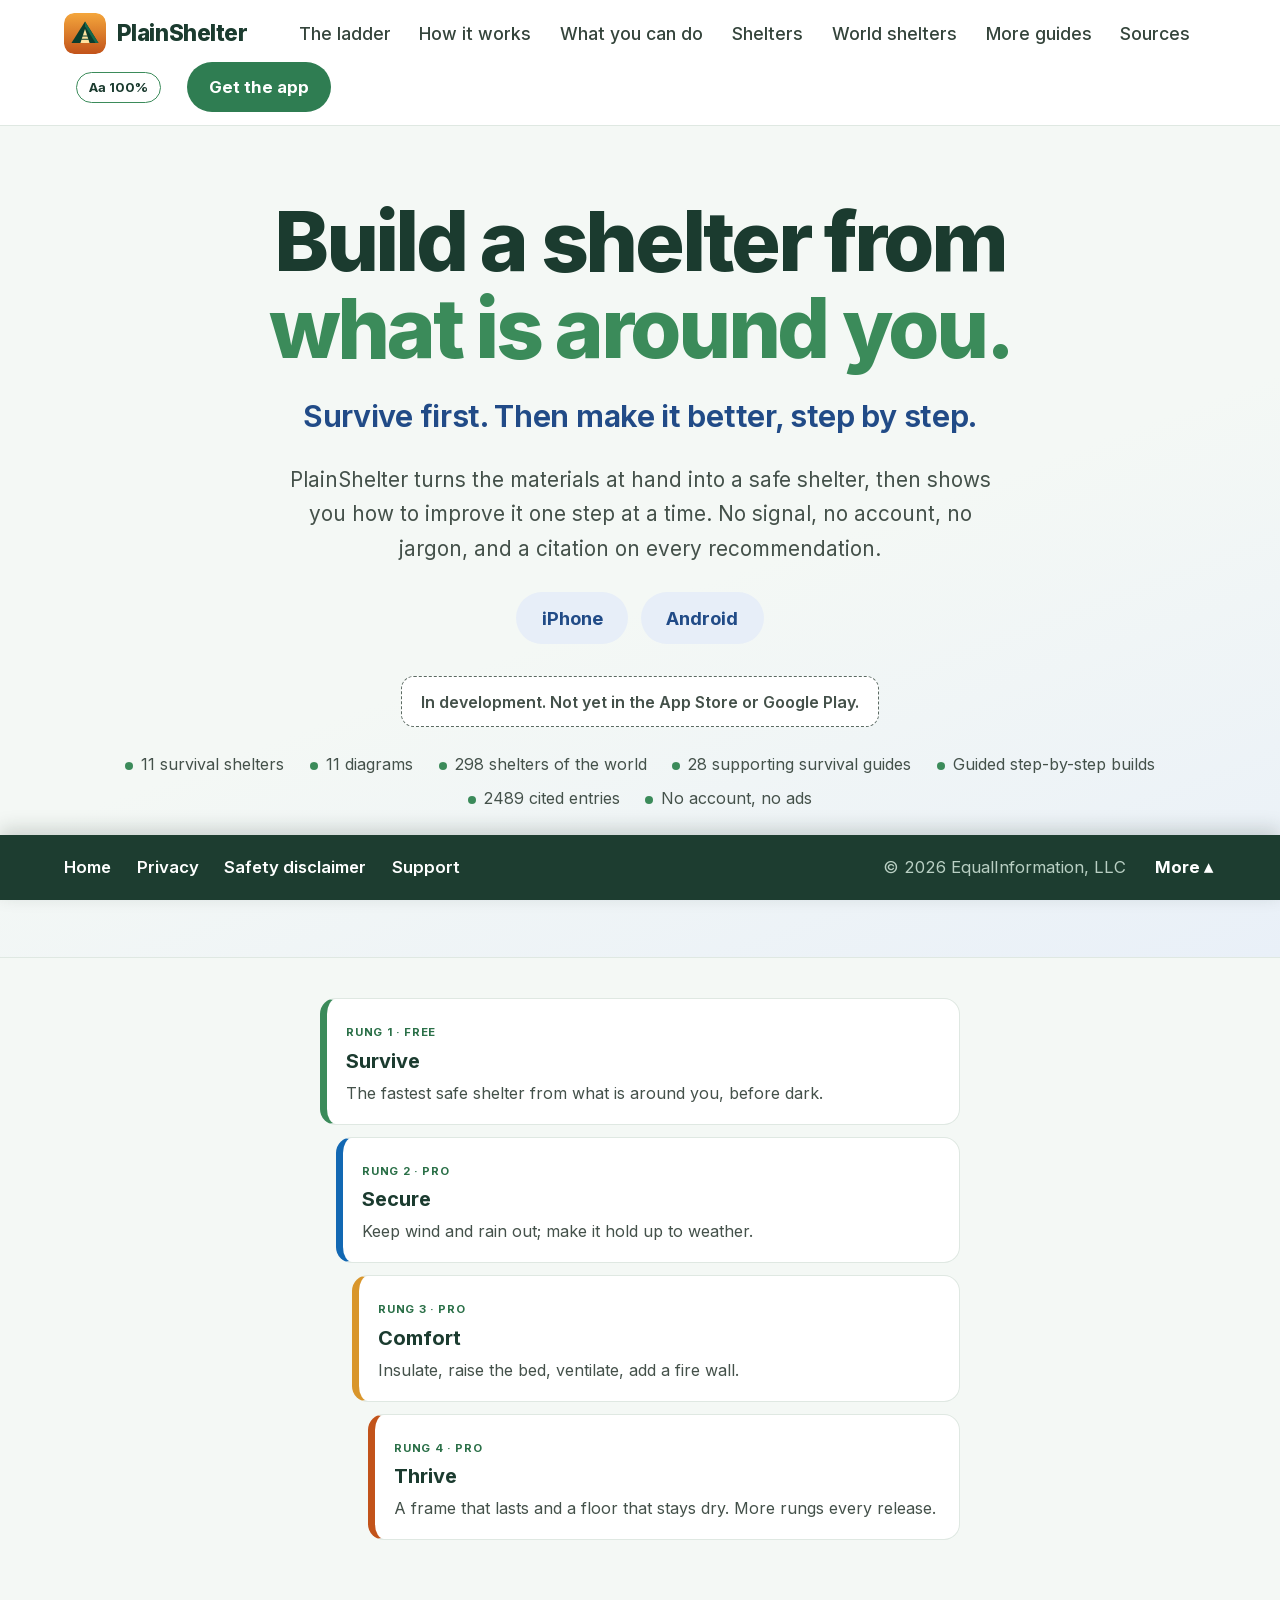
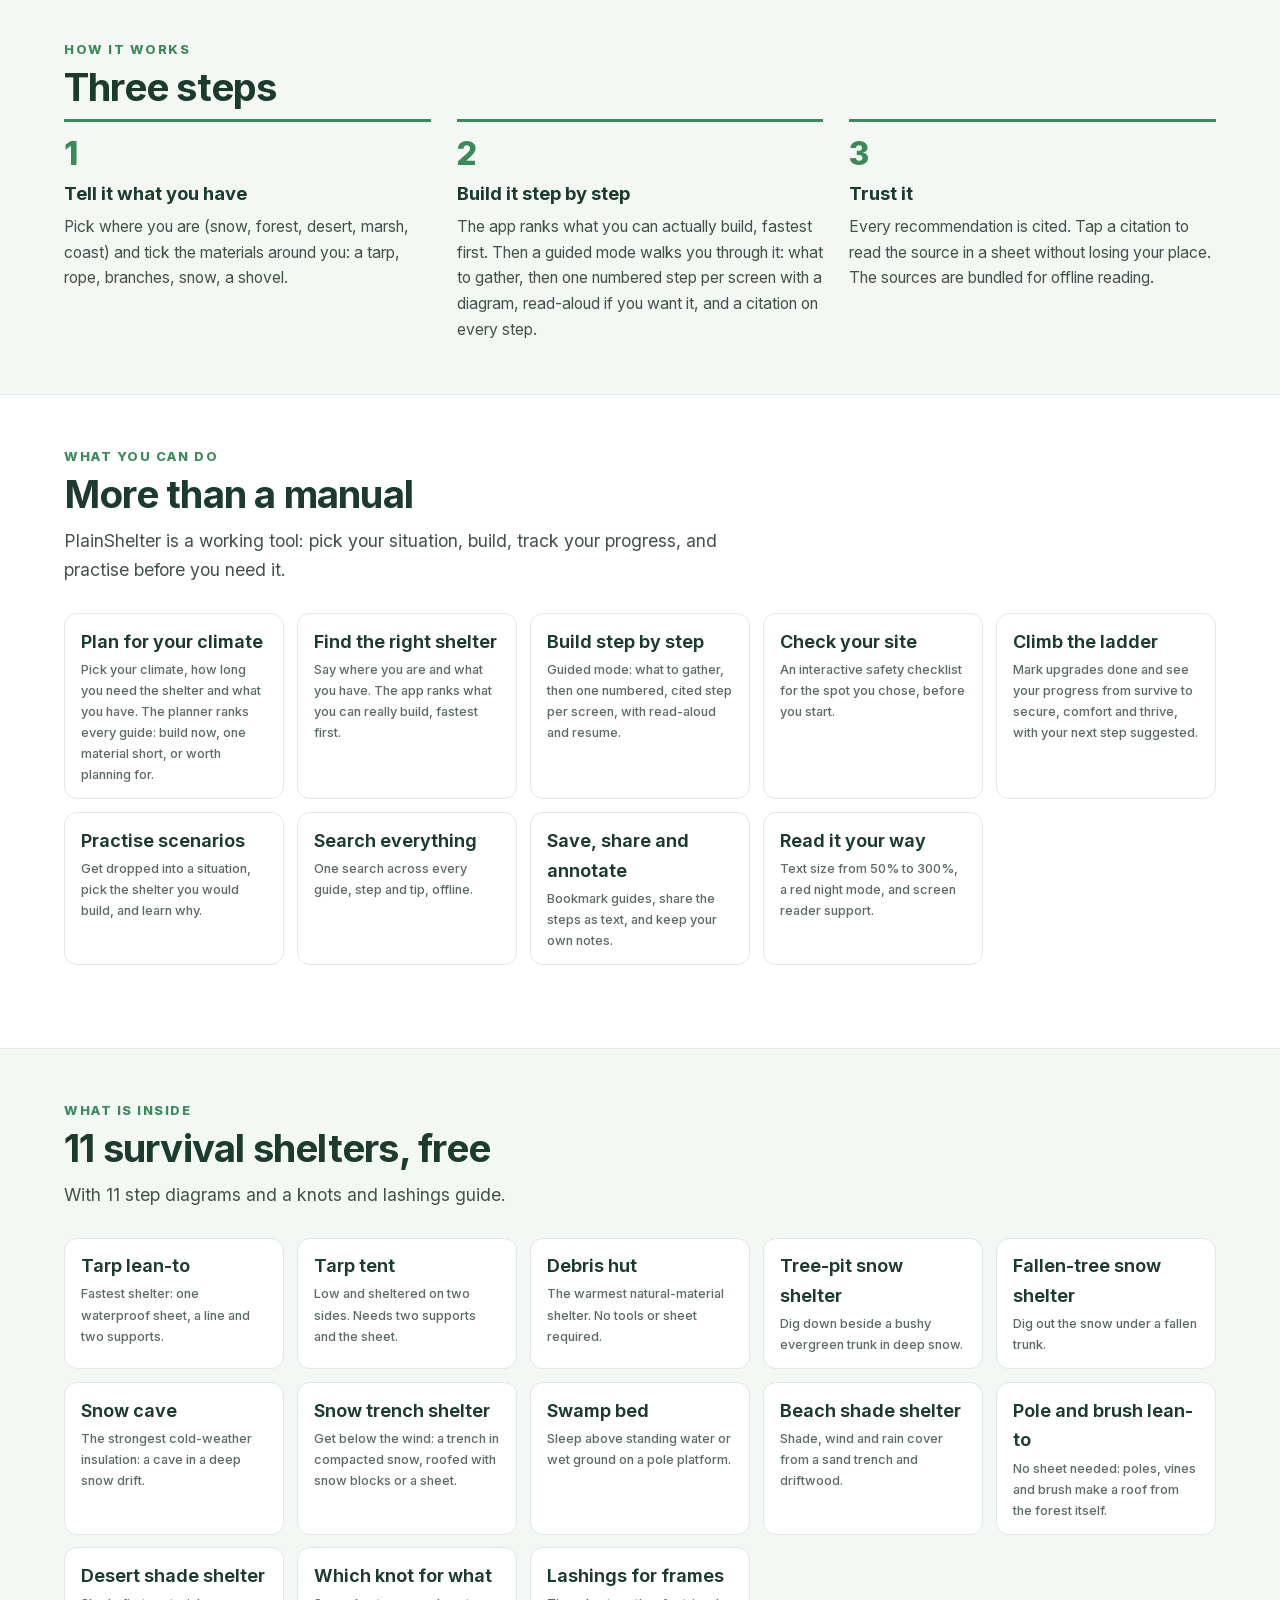
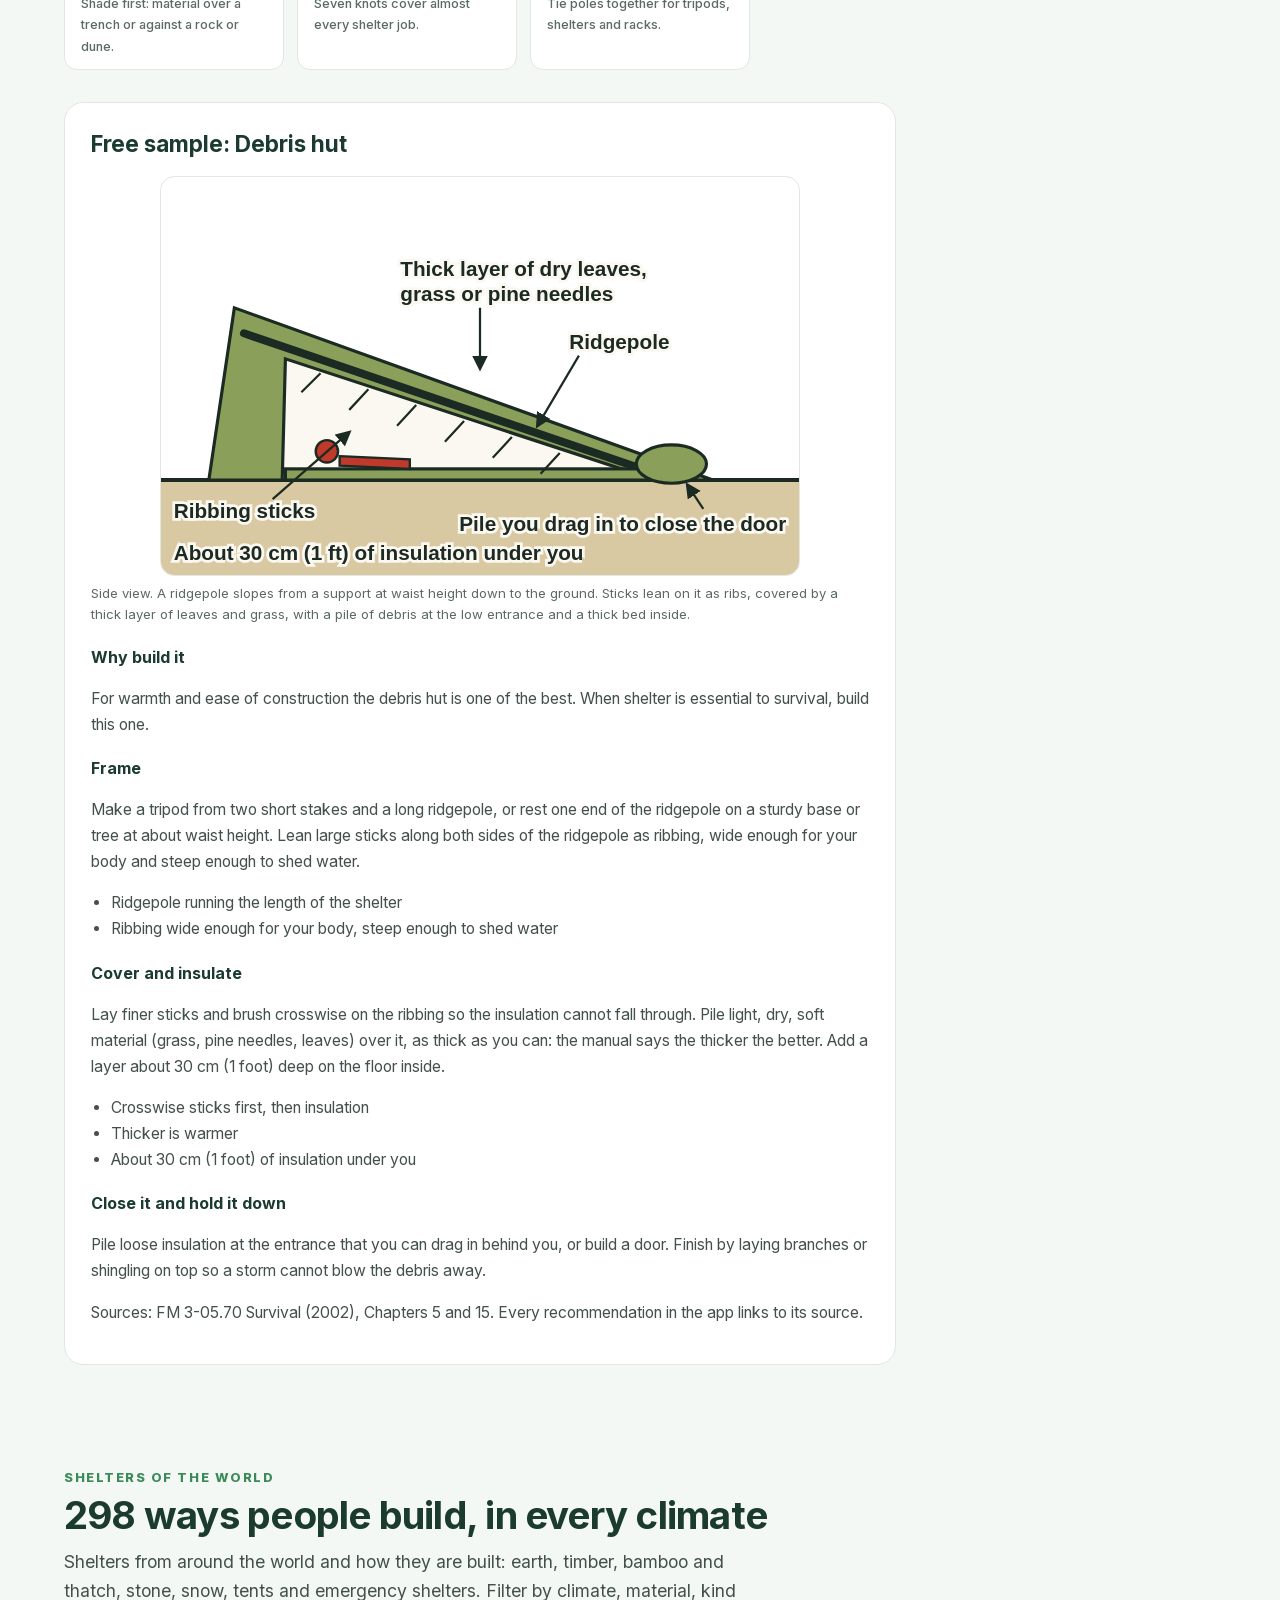
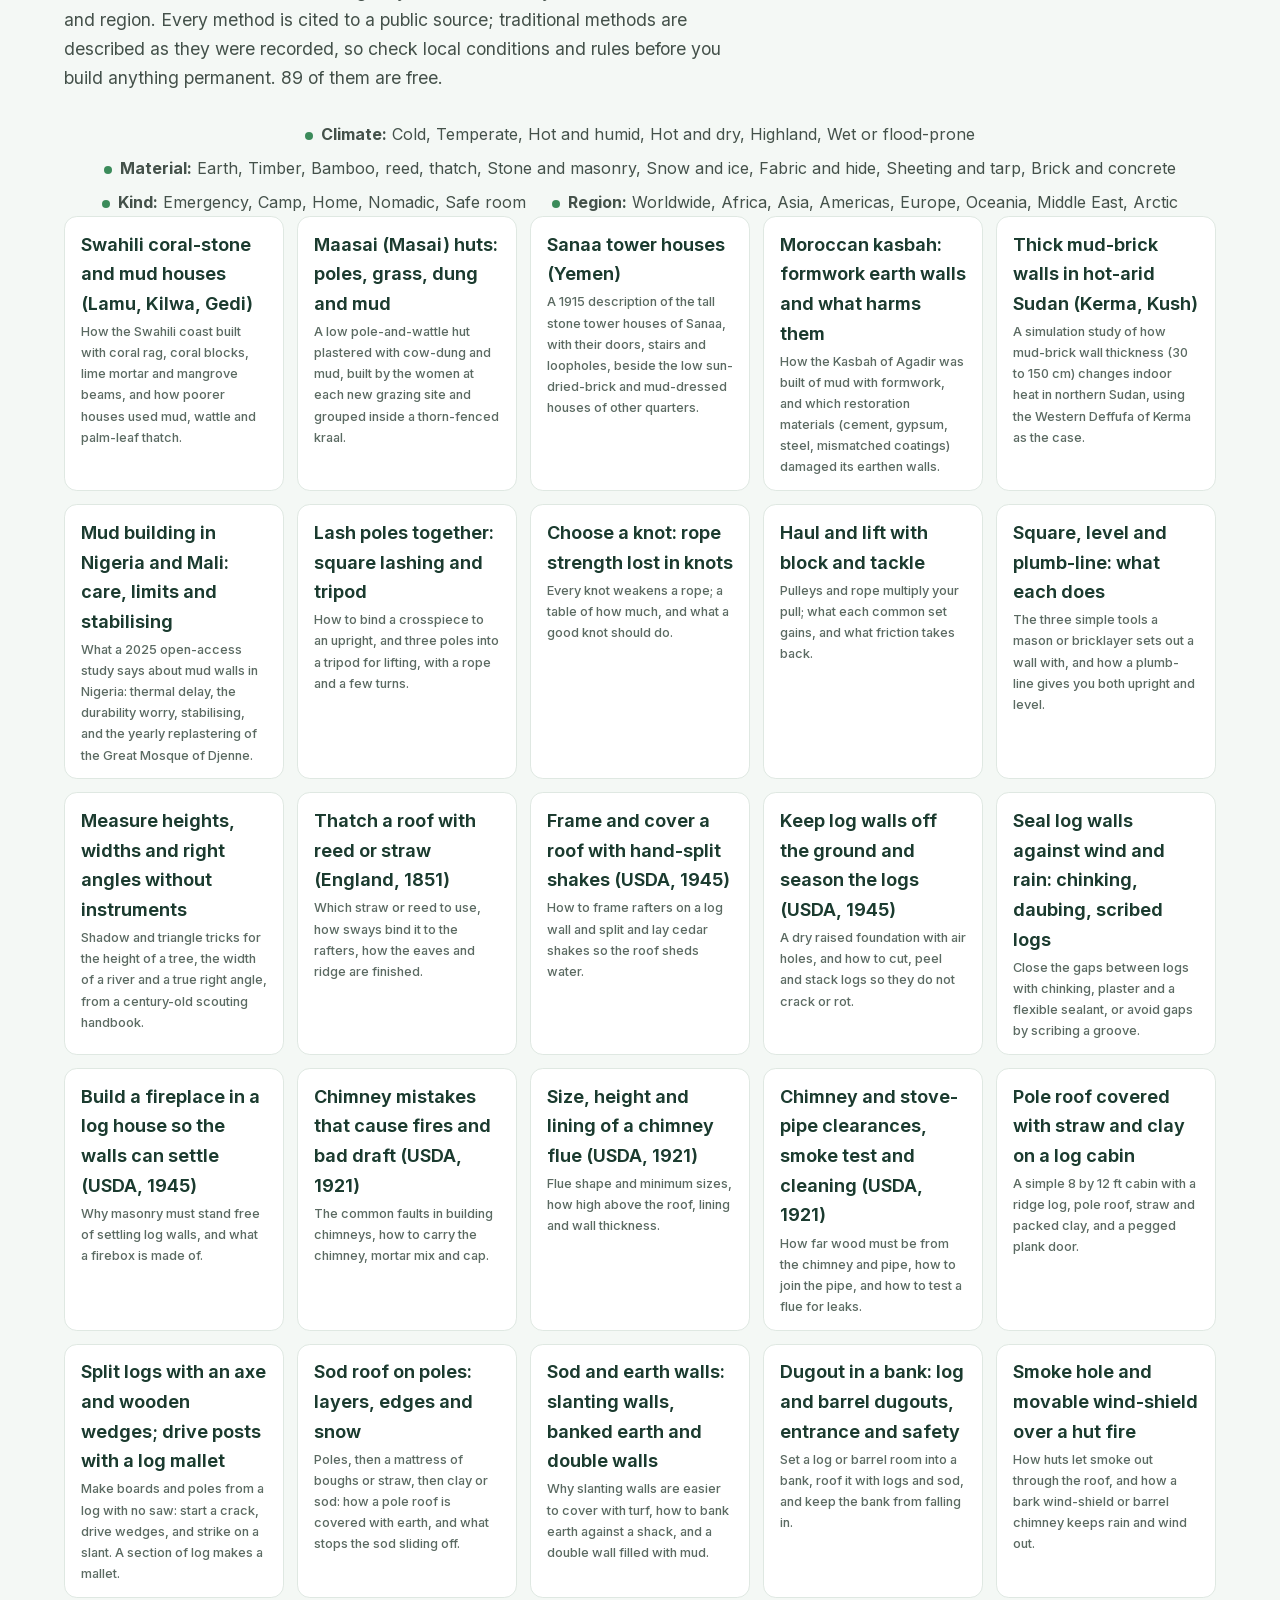
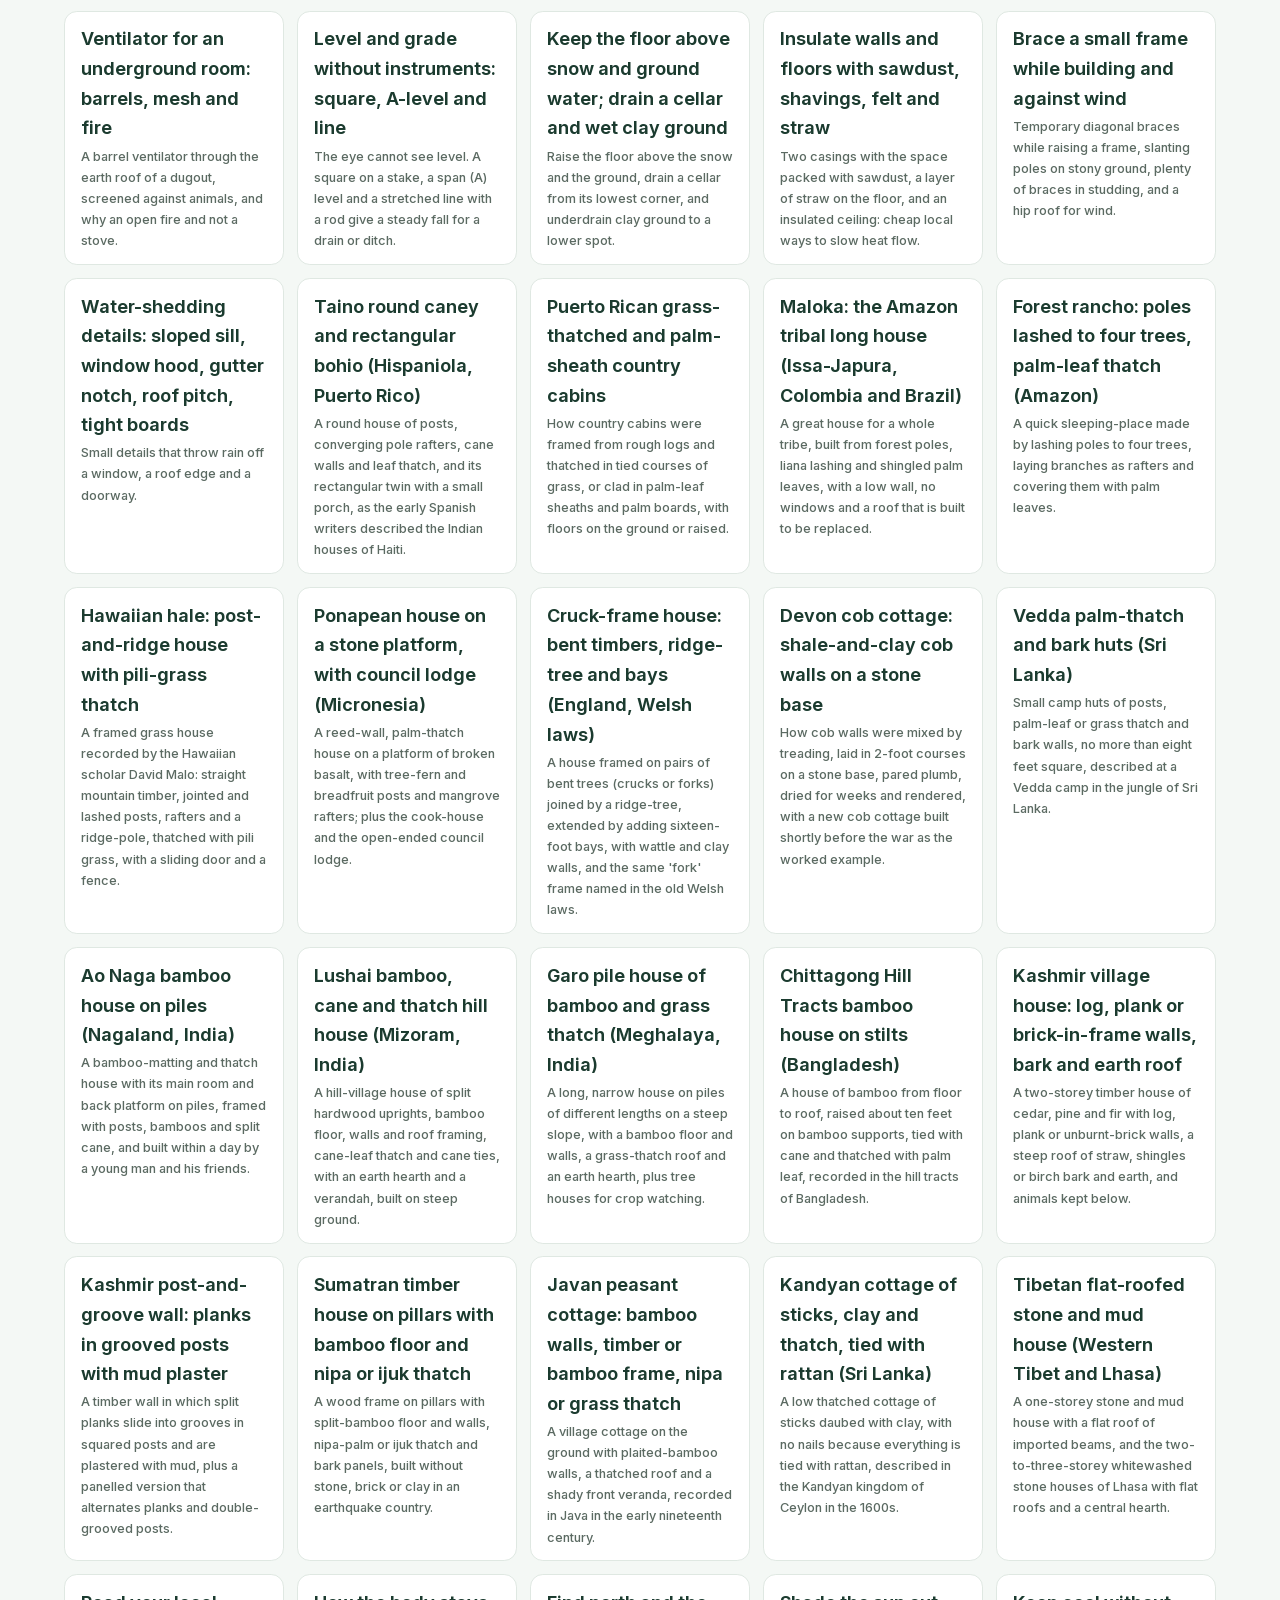
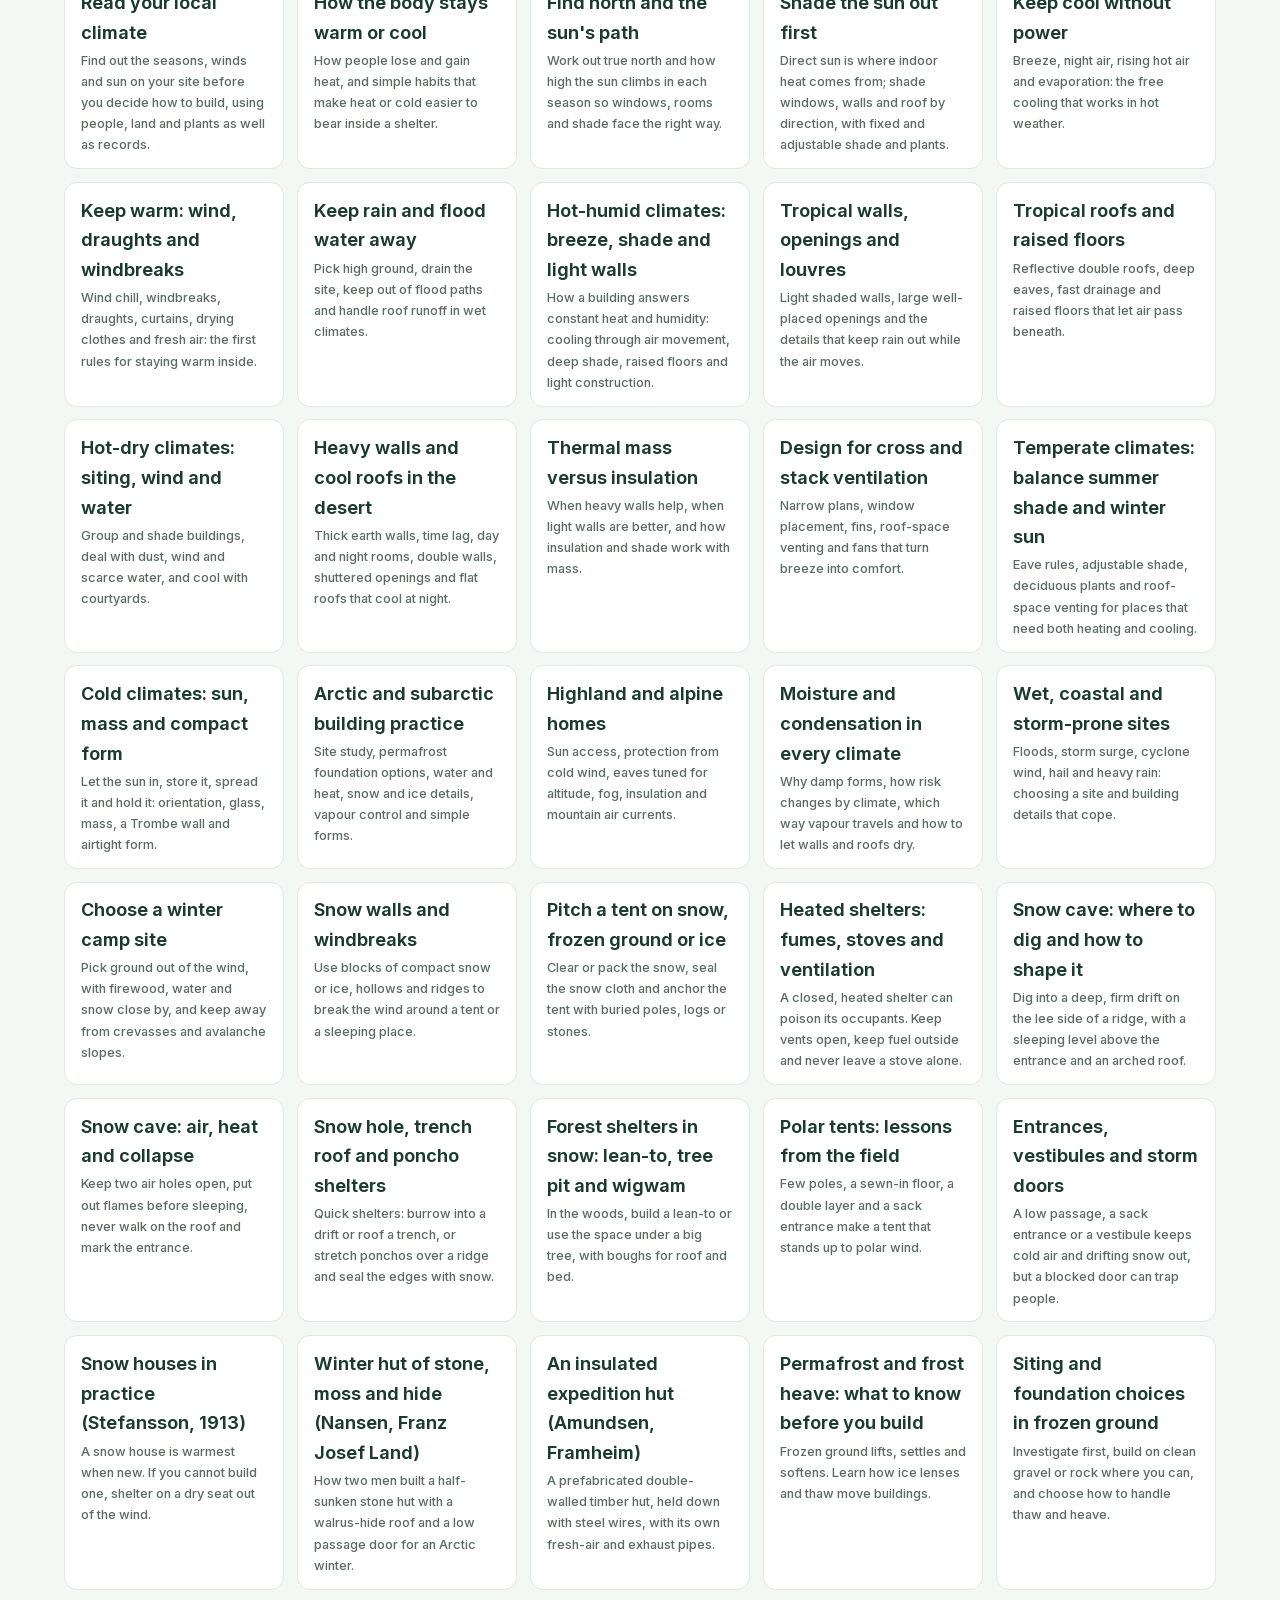
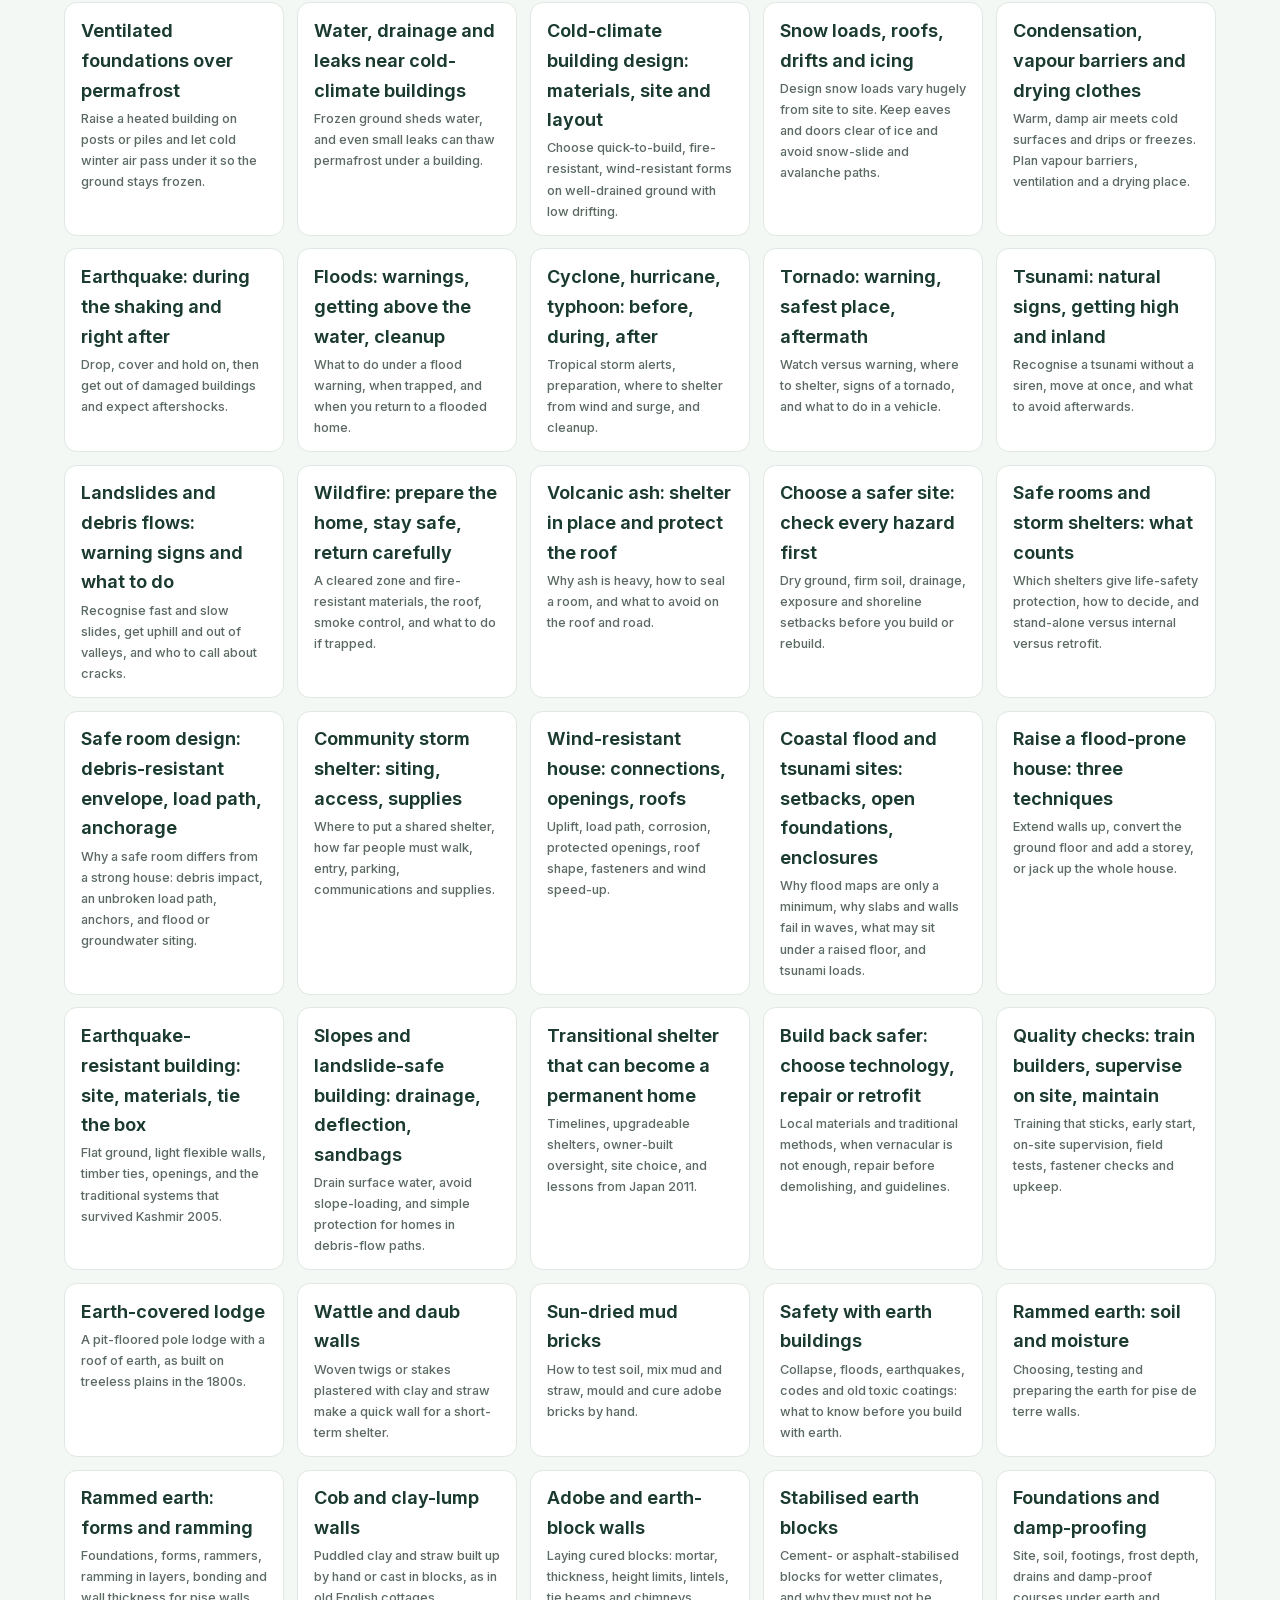
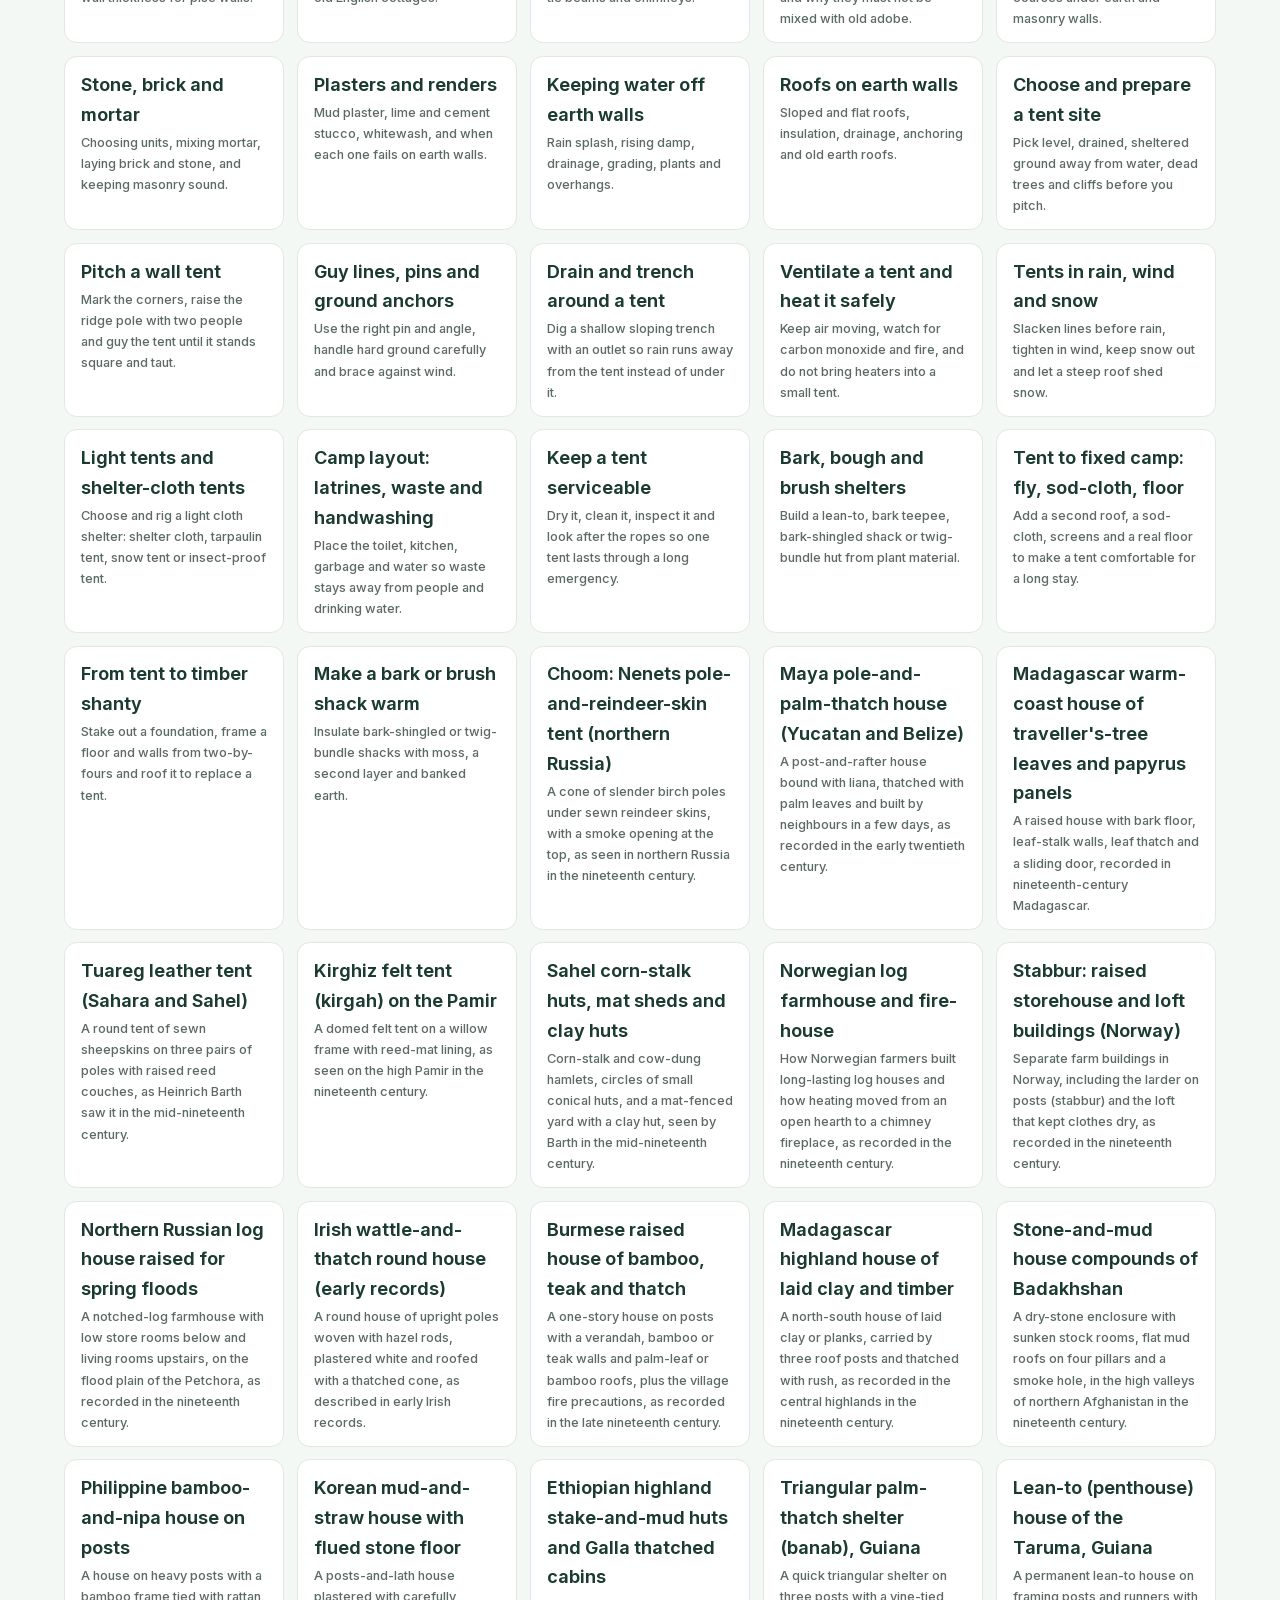
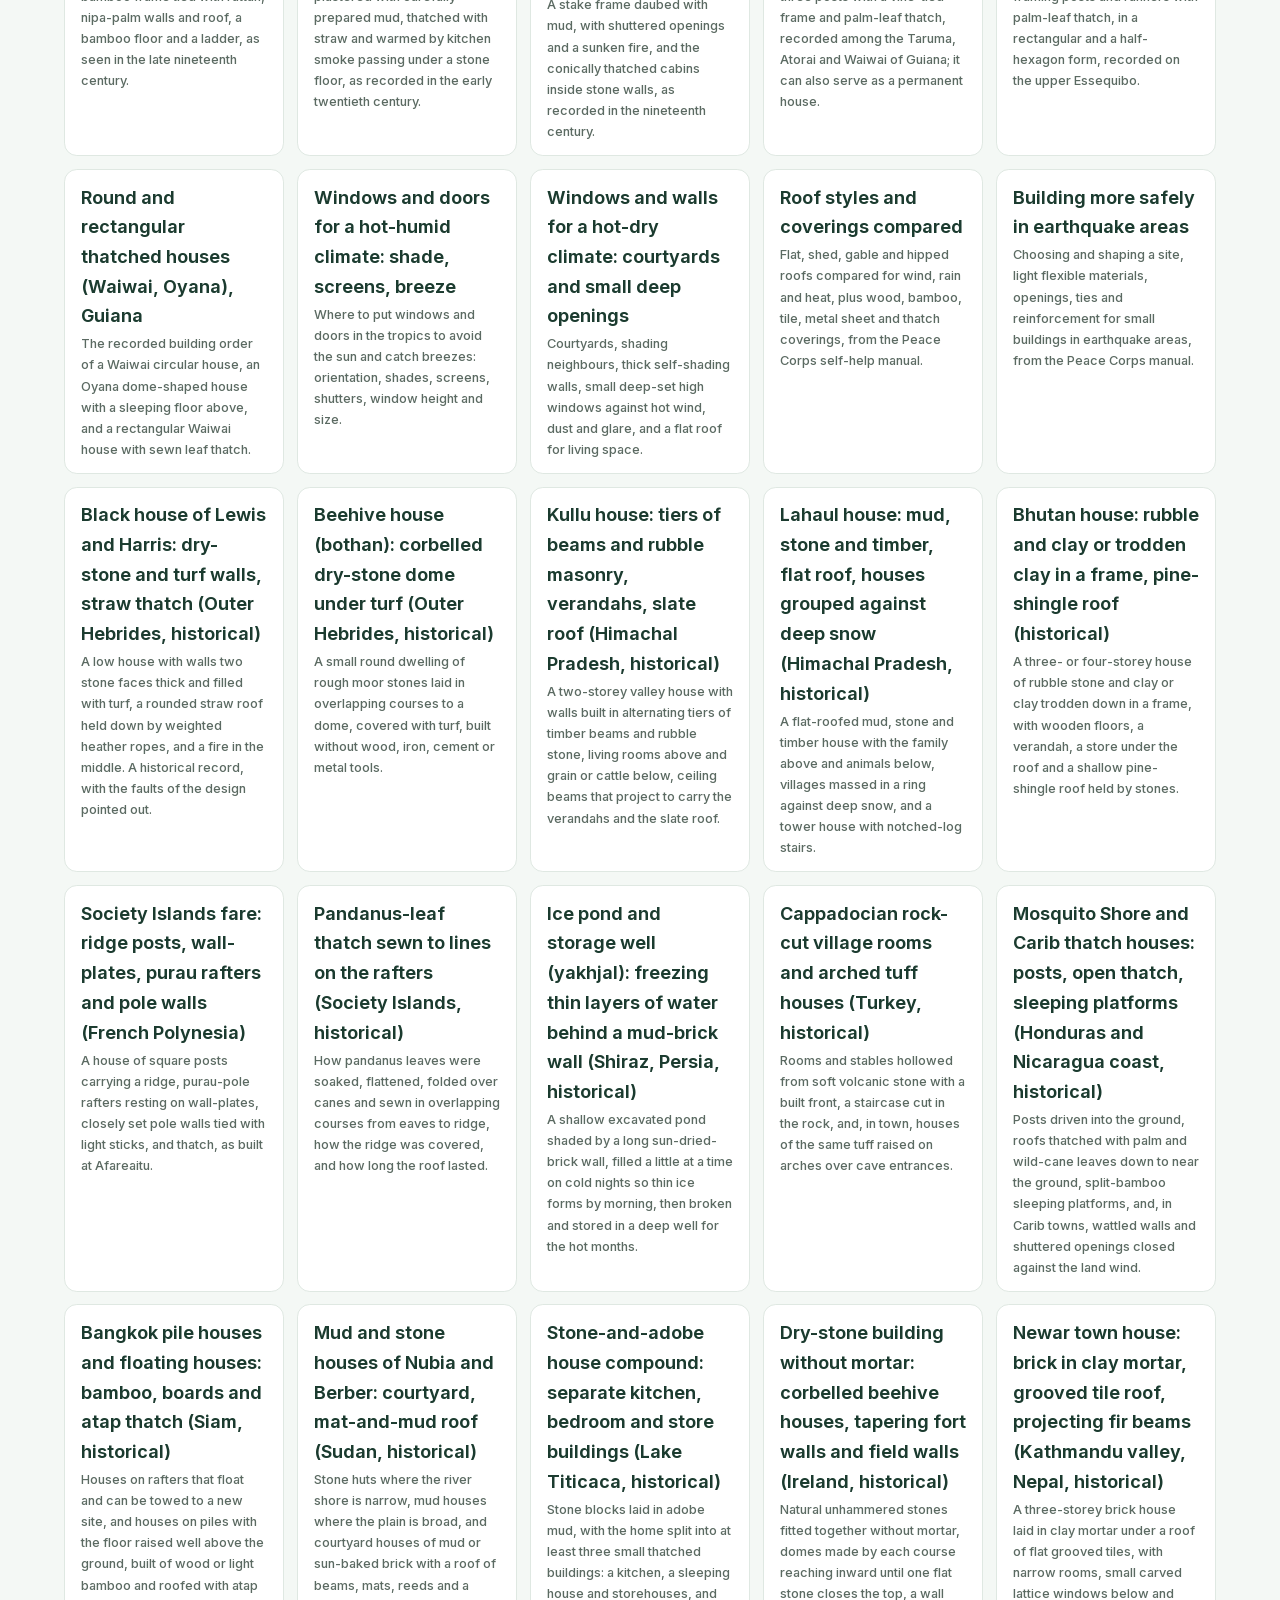
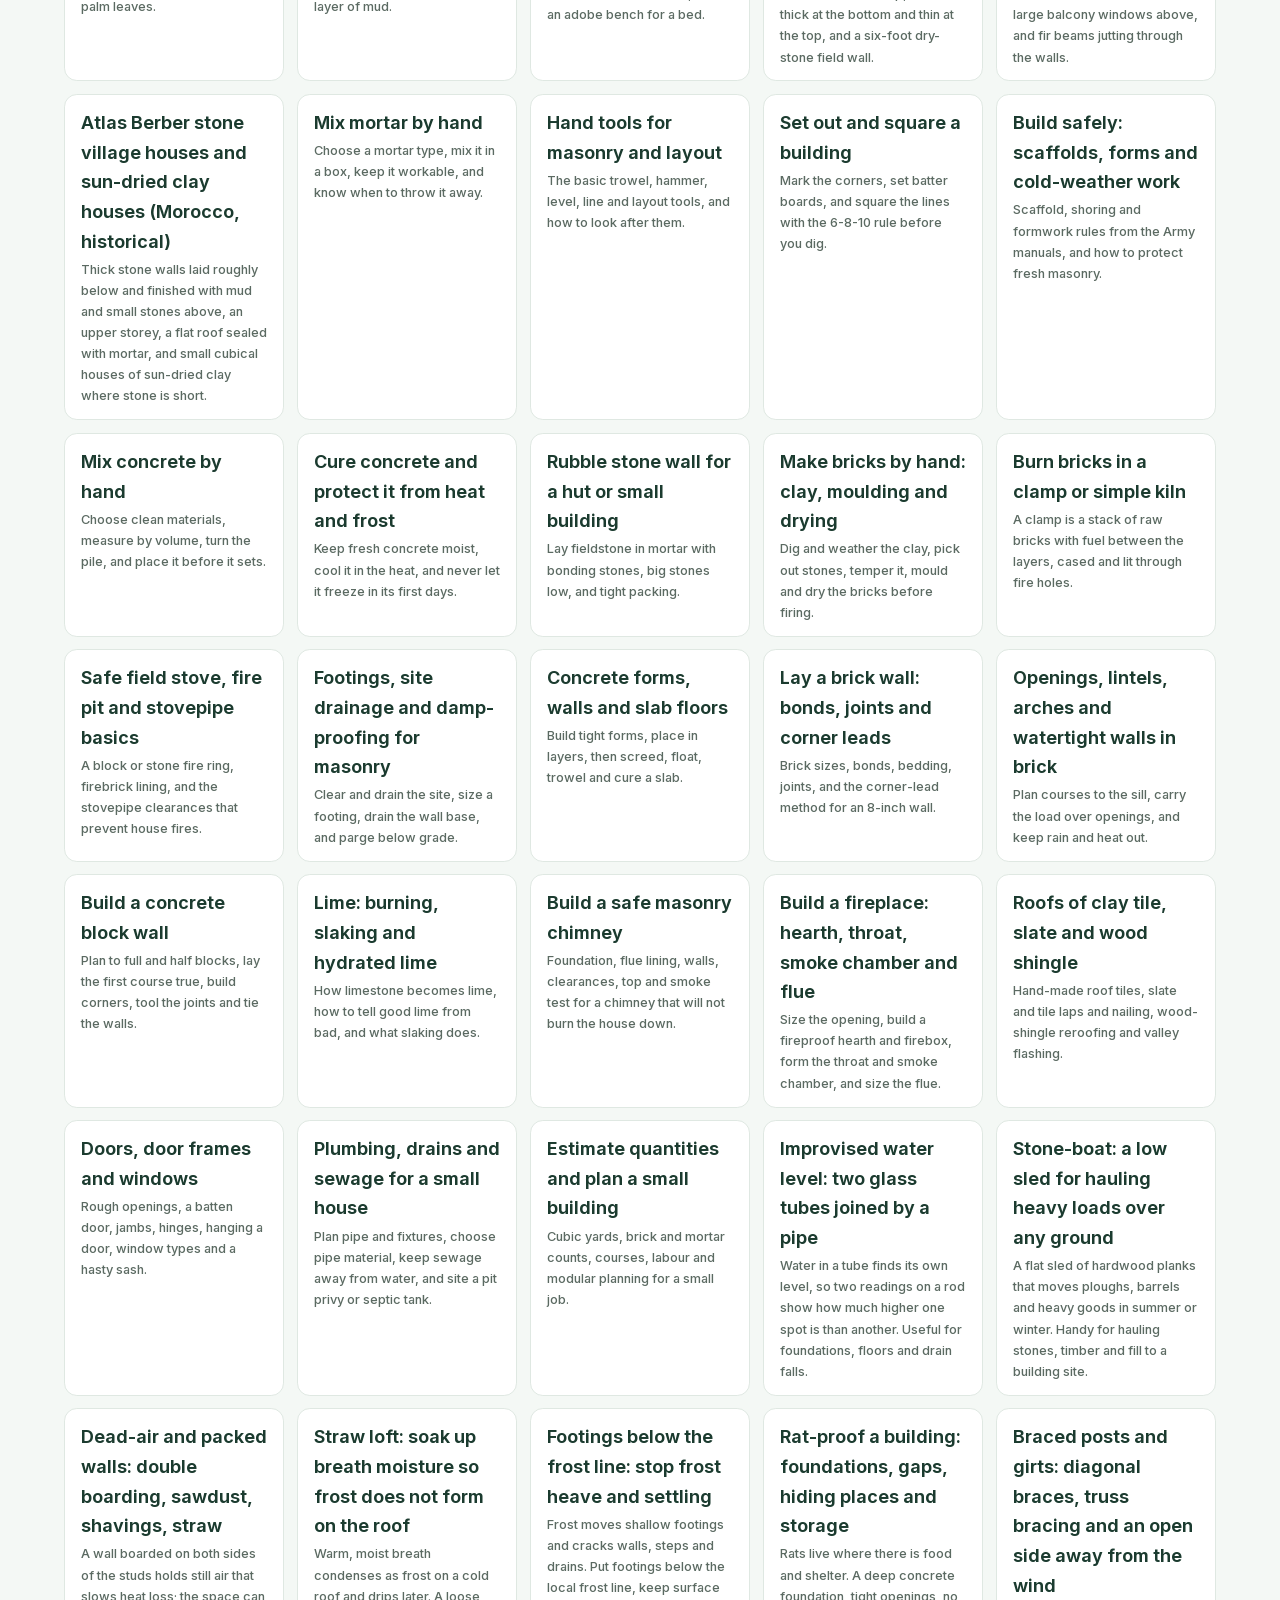
==== commit 27d3088d: "PlainShelter: wave 7 sync Co-Authored-By: Claude Sonnet 5.5 <noreply@anthropic.com>" ====
--- a/index.html
+++ b/index.html
@@ -33,7 +33,7 @@
     <p class="lede">PlainShelter turns the materials at hand into a safe shelter, then shows you how to improve it one step at a time. No signal, no account, no jargon, and a citation on every recommendation.</p>
     <ul class="chips"><li>iPhone</li><li>Android</li></ul>
     <p class="soon">In development. Not yet in the App Store or Google Play.</p>
-    <ul class="facts"><li>11 survival shelters</li><li>11 diagrams</li><li>289 shelters of the world</li><li>28 supporting survival guides</li><li>Guided step-by-step builds</li><li>2437 cited entries</li><li>No account, no ads</li></ul>
+    <ul class="facts"><li>11 survival shelters</li><li>11 diagrams</li><li>298 shelters of the world</li><li>28 supporting survival guides</li><li>Guided step-by-step builds</li><li>2489 cited entries</li><li>No account, no ads</li></ul>
     <p class="lede" style="margin-top:1.4rem;font-size:1rem">Every shelter points to the next upgrade, so one night of survival becomes a place to live. Survival shelters and knots are always free; PlainShelter Pro unlocks the upgrade ladder.</p>
   </div>
 </section></div>
@@ -91,10 +91,10 @@
 </div></section>
 
 <section class="band" id="world"><div class="shell">
-  <p class="eyebrow">Shelters of the world</p><h2>289 ways people build, in every climate</h2>
+  <p class="eyebrow">Shelters of the world</p><h2>298 ways people build, in every climate</h2>
   <p class="sub">Shelters from around the world and how they are built: earth, timber, bamboo and thatch, stone, snow, tents and emergency shelters. Filter by climate, material, kind and region. Every method is cited to a public source; traditional methods are described as they were recorded, so check local conditions and rules before you build anything permanent. 89 of them are free.</p>
   <ul class="facts"><li><b>Climate:</b> Cold, Temperate, Hot and humid, Hot and dry, Highland, Wet or flood-prone</li><li><b>Material:</b> Earth, Timber, Bamboo, reed, thatch, Stone and masonry, Snow and ice, Fabric and hide, Sheeting and tarp, Brick and concrete</li><li><b>Kind:</b> Emergency, Camp, Home, Nomadic, Safe room</li><li><b>Region:</b> Worldwide, Africa, Asia, Americas, Europe, Oceania, Middle East, Arctic</li></ul>
-  <ul class="tiles"><li>Swahili coral-stone and mud houses (Lamu, Kilwa, Gedi)<small>How the Swahili coast built with coral rag, coral blocks, lime mortar and mangrove beams, and how poorer houses used mud, wattle and palm-leaf thatch.</small></li><li>Maasai (Masai) huts: poles, grass, dung and mud<small>A low pole-and-wattle hut plastered with cow-dung and mud, built by the women at each new grazing site and grouped inside a thorn-fenced kraal.</small></li><li>Sanaa tower houses (Yemen)<small>A 1915 description of the tall stone tower houses of Sanaa, with their doors, stairs and loopholes, beside the low sun-dried-brick and mud-dressed houses of other quarters.</small></li><li>Moroccan kasbah: formwork earth walls and what harms them<small>How the Kasbah of Agadir was built of mud with formwork, and which restoration materials (cement, gypsum, steel, mismatched coatings) damaged its earthen walls.</small></li><li>Thick mud-brick walls in hot-arid Sudan (Kerma, Kush)<small>A simulation study of how mud-brick wall thickness (30 to 150 cm) changes indoor heat in northern Sudan, using the Western Deffufa of Kerma as the case.</small></li><li>Mud building in Nigeria and Mali: care, limits and stabilising<small>What a 2025 open-access study says about mud walls in Nigeria: thermal delay, the durability worry, stabilising, and the yearly replastering of the Great Mosque of Djenne.</small></li><li>Lash poles together: square lashing and tripod<small>How to bind a crosspiece to an upright, and three poles into a tripod for lifting, with a rope and a few turns.</small></li><li>Choose a knot: rope strength lost in knots<small>Every knot weakens a rope; a table of how much, and what a good knot should do.</small></li><li>Haul and lift with block and tackle<small>Pulleys and rope multiply your pull; what each common set gains, and what friction takes back.</small></li><li>Square, level and plumb-line: what each does<small>The three simple tools a mason or bricklayer sets out a wall with, and how a plumb-line gives you both upright and level.</small></li><li>Measure heights, widths and right angles without instruments<small>Shadow and triangle tricks for the height of a tree, the width of a river and a true right angle, from a century-old scouting handbook.</small></li><li>Thatch a roof with reed or straw (England, 1851)<small>Which straw or reed to use, how sways bind it to the rafters, how the eaves and ridge are finished.</small></li><li>Frame and cover a roof with hand-split shakes (USDA, 1945)<small>How to frame rafters on a log wall and split and lay cedar shakes so the roof sheds water.</small></li><li>Keep log walls off the ground and season the logs (USDA, 1945)<small>A dry raised foundation with air holes, and how to cut, peel and stack logs so they do not crack or rot.</small></li><li>Seal log walls against wind and rain: chinking, daubing, scribed logs<small>Close the gaps between logs with chinking, plaster and a flexible sealant, or avoid gaps by scribing a groove.</small></li><li>Build a fireplace in a log house so the walls can settle (USDA, 1945)<small>Why masonry must stand free of settling log walls, and what a firebox is made of.</small></li><li>Chimney mistakes that cause fires and bad draft (USDA, 1921)<small>The common faults in building chimneys, how to carry the chimney, mortar mix and cap.</small></li><li>Size, height and lining of a chimney flue (USDA, 1921)<small>Flue shape and minimum sizes, how high above the roof, lining and wall thickness.</small></li><li>Chimney and stove-pipe clearances, smoke test and cleaning (USDA, 1921)<small>How far wood must be from the chimney and pipe, how to join the pipe, and how to test a flue for leaks.</small></li><li>Pole roof covered with straw and clay on a log cabin<small>A simple 8 by 12 ft cabin with a ridge log, pole roof, straw and packed clay, and a pegged plank door.</small></li><li>Split logs with an axe and wooden wedges; drive posts with a log mallet<small>Make boards and poles from a log with no saw: start a crack, drive wedges, and strike on a slant. A section of log makes a mallet.</small></li><li>Sod roof on poles: layers, edges and snow<small>Poles, then a mattress of boughs or straw, then clay or sod: how a pole roof is covered with earth, and what stops the sod sliding off.</small></li><li>Sod and earth walls: slanting walls, banked earth and double walls<small>Why slanting walls are easier to cover with turf, how to bank earth against a shack, and a double wall filled with mud.</small></li><li>Dugout in a bank: log and barrel dugouts, entrance and safety<small>Set a log or barrel room into a bank, roof it with logs and sod, and keep the bank from falling in.</small></li><li>Smoke hole and movable wind-shield over a hut fire<small>How huts let smoke out through the roof, and how a bark wind-shield or barrel chimney keeps rain and wind out.</small></li><li>Ventilator for an underground room: barrels, mesh and fire<small>A barrel ventilator through the earth roof of a dugout, screened against animals, and why an open fire and not a stove.</small></li><li>Level and grade without instruments: square, A-level and line<small>The eye cannot see level. A square on a stake, a span (A) level and a stretched line with a rod give a steady fall for a drain or ditch.</small></li><li>Keep the floor above snow and ground water; drain a cellar and wet clay ground<small>Raise the floor above the snow and the ground, drain a cellar from its lowest corner, and underdrain clay ground to a lower spot.</small></li><li>Insulate walls and floors with sawdust, shavings, felt and straw<small>Two casings with the space packed with sawdust, a layer of straw on the floor, and an insulated ceiling: cheap local ways to slow heat flow.</small></li><li>Brace a small frame while building and against wind<small>Temporary diagonal braces while raising a frame, slanting poles on stony ground, plenty of braces in studding, and a hip roof for wind.</small></li><li>Water-shedding details: sloped sill, window hood, gutter notch, roof pitch, tight boards<small>Small details that throw rain off a window, a roof edge and a doorway.</small></li><li>Taino round caney and rectangular bohio (Hispaniola, Puerto Rico)<small>A round house of posts, converging pole rafters, cane walls and leaf thatch, and its rectangular twin with a small porch, as the early Spanish writers described the Indian houses of Haiti.</small></li><li>Puerto Rican grass-thatched and palm-sheath country cabins<small>How country cabins were framed from rough logs and thatched in tied courses of grass, or clad in palm-leaf sheaths and palm boards, with floors on the ground or raised.</small></li><li>Maloka: the Amazon tribal long house (Issa-Japura, Colombia and Brazil)<small>A great house for a whole tribe, built from forest poles, liana lashing and shingled palm leaves, with a low wall, no windows and a roof that is built to be replaced.</small></li><li>Forest rancho: poles lashed to four trees, palm-leaf thatch (Amazon)<small>A quick sleeping-place made by lashing poles to four trees, laying branches as rafters and covering them with palm leaves.</small></li><li>Hawaiian hale: post-and-ridge house with pili-grass thatch<small>A framed grass house recorded by the Hawaiian scholar David Malo: straight mountain timber, jointed and lashed posts, rafters and a ridge-pole, thatched with pili grass, with a sliding door and a fence.</small></li><li>Ponapean house on a stone platform, with council lodge (Micronesia)<small>A reed-wall, palm-thatch house on a platform of broken basalt, with tree-fern and breadfruit posts and mangrove rafters; plus the cook-house and the open-ended council lodge.</small></li><li>Cruck-frame house: bent timbers, ridge-tree and bays (England, Welsh laws)<small>A house framed on pairs of bent trees (crucks or forks) joined by a ridge-tree, extended by adding sixteen-foot bays, with wattle and clay walls, and the same &#x27;fork&#x27; frame named in the old Welsh laws.</small></li><li>Devon cob cottage: shale-and-clay cob walls on a stone base<small>How cob walls were mixed by treading, laid in 2-foot courses on a stone base, pared plumb, dried for weeks and rendered, with a new cob cottage built shortly before the war as the worked example.</small></li><li>Vedda palm-thatch and bark huts (Sri Lanka)<small>Small camp huts of posts, palm-leaf or grass thatch and bark walls, no more than eight feet square, described at a Vedda camp in the jungle of Sri Lanka.</small></li><li>Ao Naga bamboo house on piles (Nagaland, India)<small>A bamboo-matting and thatch house with its main room and back platform on piles, framed with posts, bamboos and split cane, and built within a day by a young man and his friends.</small></li><li>Lushai bamboo, cane and thatch hill house (Mizoram, India)<small>A hill-village house of split hardwood uprights, bamboo floor, walls and roof framing, cane-leaf thatch and cane ties, with an earth hearth and a verandah, built on steep ground.</small></li><li>Garo pile house of bamboo and grass thatch (Meghalaya, India)<small>A long, narrow house on piles of different lengths on a steep slope, with a bamboo floor and walls, a grass-thatch roof and an earth hearth, plus tree houses for crop watching.</small></li><li>Chittagong Hill Tracts bamboo house on stilts (Bangladesh)<small>A house of bamboo from floor to roof, raised about ten feet on bamboo supports, tied with cane and thatched with palm leaf, recorded in the hill tracts of Bangladesh.</small></li><li>Kashmir village house: log, plank or brick-in-frame walls, bark and earth roof<small>A two-storey timber house of cedar, pine and fir with log, plank or unburnt-brick walls, a steep roof of straw, shingles or birch bark and earth, and animals kept below.</small></li><li>Kashmir post-and-groove wall: planks in grooved posts with mud plaster<small>A timber wall in which split planks slide into grooves in squared posts and are plastered with mud, plus a panelled version that alternates planks and double-grooved posts.</small></li><li>Sumatran timber house on pillars with bamboo floor and nipa or ijuk thatch<small>A wood frame on pillars with split-bamboo floor and walls, nipa-palm or ijuk thatch and bark panels, built without stone, brick or clay in an earthquake country.</small></li><li>Javan peasant cottage: bamboo walls, timber or bamboo frame, nipa or grass thatch<small>A village cottage on the ground with plaited-bamboo walls, a thatched roof and a shady front veranda, recorded in Java in the early nineteenth century.</small></li><li>Kandyan cottage of sticks, clay and thatch, tied with rattan (Sri Lanka)<small>A low thatched cottage of sticks daubed with clay, with no nails because everything is tied with rattan, described in the Kandyan kingdom of Ceylon in the 1600s.</small></li><li>Tibetan flat-roofed stone and mud house (Western Tibet and Lhasa)<small>A one-storey stone and mud house with a flat roof of imported beams, and the two-to-three-storey whitewashed stone houses of Lhasa with flat roofs and a central hearth.</small></li><li>Read your local climate<small>Find out the seasons, winds and sun on your site before you decide how to build, using people, land and plants as well as records.</small></li><li>How the body stays warm or cool<small>How people lose and gain heat, and simple habits that make heat or cold easier to bear inside a shelter.</small></li><li>Find north and the sun&#x27;s path<small>Work out true north and how high the sun climbs in each season so windows, rooms and shade face the right way.</small></li><li>Shade the sun out first<small>Direct sun is where indoor heat comes from; shade windows, walls and roof by direction, with fixed and adjustable shade and plants.</small></li><li>Keep cool without power<small>Breeze, night air, rising hot air and evaporation: the free cooling that works in hot weather.</small></li><li>Keep warm: wind, draughts and windbreaks<small>Wind chill, windbreaks, draughts, curtains, drying clothes and fresh air: the first rules for staying warm inside.</small></li><li>Keep rain and flood water away<small>Pick high ground, drain the site, keep out of flood paths and handle roof runoff in wet climates.</small></li><li>Hot-humid climates: breeze, shade and light walls<small>How a building answers constant heat and humidity: cooling through air movement, deep shade, raised floors and light construction.</small></li><li>Tropical walls, openings and louvres<small>Light shaded walls, large well-placed openings and the details that keep rain out while the air moves.</small></li><li>Tropical roofs and raised floors<small>Reflective double roofs, deep eaves, fast drainage and raised floors that let air pass beneath.</small></li><li>Hot-dry climates: siting, wind and water<small>Group and shade buildings, deal with dust, wind and scarce water, and cool with courtyards.</small></li><li>Heavy walls and cool roofs in the desert<small>Thick earth walls, time lag, day and night rooms, double walls, shuttered openings and flat roofs that cool at night.</small></li><li>Thermal mass versus insulation<small>When heavy walls help, when light walls are better, and how insulation and shade work with mass.</small></li><li>Design for cross and stack ventilation<small>Narrow plans, window placement, fins, roof-space venting and fans that turn breeze into comfort.</small></li><li>Temperate climates: balance summer shade and winter sun<small>Eave rules, adjustable shade, deciduous plants and roof-space venting for places that need both heating and cooling.</small></li><li>Cold climates: sun, mass and compact form<small>Let the sun in, store it, spread it and hold it: orientation, glass, mass, a Trombe wall and airtight form.</small></li><li>Arctic and subarctic building practice<small>Site study, permafrost foundation options, water and heat, snow and ice details, vapour control and simple forms.</small></li><li>Highland and alpine homes<small>Sun access, protection from cold wind, eaves tuned for altitude, fog, insulation and mountain air currents.</small></li><li>Moisture and condensation in every climate<small>Why damp forms, how risk changes by climate, which way vapour travels and how to let walls and roofs dry.</small></li><li>Wet, coastal and storm-prone sites<small>Floods, storm surge, cyclone wind, hail and heavy rain: choosing a site and building details that cope.</small></li><li>Choose a winter camp site<small>Pick ground out of the wind, with firewood, water and snow close by, and keep away from crevasses and avalanche slopes.</small></li><li>Snow walls and windbreaks<small>Use blocks of compact snow or ice, hollows and ridges to break the wind around a tent or a sleeping place.</small></li><li>Pitch a tent on snow, frozen ground or ice<small>Clear or pack the snow, seal the snow cloth and anchor the tent with buried poles, logs or stones.</small></li><li>Heated shelters: fumes, stoves and ventilation<small>A closed, heated shelter can poison its occupants. Keep vents open, keep fuel outside and never leave a stove alone.</small></li><li>Snow cave: where to dig and how to shape it<small>Dig into a deep, firm drift on the lee side of a ridge, with a sleeping level above the entrance and an arched roof.</small></li><li>Snow cave: air, heat and collapse<small>Keep two air holes open, put out flames before sleeping, never walk on the roof and mark the entrance.</small></li><li>Snow hole, trench roof and poncho shelters<small>Quick shelters: burrow into a drift or roof a trench, or stretch ponchos over a ridge and seal the edges with snow.</small></li><li>Forest shelters in snow: lean-to, tree pit and wigwam<small>In the woods, build a lean-to or use the space under a big tree, with boughs for roof and bed.</small></li><li>Polar tents: lessons from the field<small>Few poles, a sewn-in floor, a double layer and a sack entrance make a tent that stands up to polar wind.</small></li><li>Entrances, vestibules and storm doors<small>A low passage, a sack entrance or a vestibule keeps cold air and drifting snow out, but a blocked door can trap people.</small></li><li>Snow houses in practice (Stefansson, 1913)<small>A snow house is warmest when new. If you cannot build one, shelter on a dry seat out of the wind.</small></li><li>Winter hut of stone, moss and hide (Nansen, Franz Josef Land)<small>How two men built a half-sunken stone hut with a walrus-hide roof and a low passage door for an Arctic winter.</small></li><li>An insulated expedition hut (Amundsen, Framheim)<small>A prefabricated double-walled timber hut, held down with steel wires, with its own fresh-air and exhaust pipes.</small></li><li>Permafrost and frost heave: what to know before you build<small>Frozen ground lifts, settles and softens. Learn how ice lenses and thaw move buildings.</small></li><li>Siting and foundation choices in frozen ground<small>Investigate first, build on clean gravel or rock where you can, and choose how to handle thaw and heave.</small></li><li>Ventilated foundations over permafrost<small>Raise a heated building on posts or piles and let cold winter air pass under it so the ground stays frozen.</small></li><li>Water, drainage and leaks near cold-climate buildings<small>Frozen ground sheds water, and even small leaks can thaw permafrost under a building.</small></li><li>Cold-climate building design: materials, site and layout<small>Choose quick-to-build, fire-resistant, wind-resistant forms on well-drained ground with low drifting.</small></li><li>Snow loads, roofs, drifts and icing<small>Design snow loads vary hugely from site to site. Keep eaves and doors clear of ice and avoid snow-slide and avalanche paths.</small></li><li>Condensation, vapour barriers and drying clothes<small>Warm, damp air meets cold surfaces and drips or freezes. Plan vapour barriers, ventilation and a drying place.</small></li><li>Earthquake: during the shaking and right after<small>Drop, cover and hold on, then get out of damaged buildings and expect aftershocks.</small></li><li>Floods: warnings, getting above the water, cleanup<small>What to do under a flood warning, when trapped, and when you return to a flooded home.</small></li><li>Cyclone, hurricane, typhoon: before, during, after<small>Tropical storm alerts, preparation, where to shelter from wind and surge, and cleanup.</small></li><li>Tornado: warning, safest place, aftermath<small>Watch versus warning, where to shelter, signs of a tornado, and what to do in a vehicle.</small></li><li>Tsunami: natural signs, getting high and inland<small>Recognise a tsunami without a siren, move at once, and what to avoid afterwards.</small></li><li>Landslides and debris flows: warning signs and what to do<small>Recognise fast and slow slides, get uphill and out of valleys, and who to call about cracks.</small></li><li>Wildfire: prepare the home, stay safe, return carefully<small>A cleared zone and fire-resistant materials, the roof, smoke control, and what to do if trapped.</small></li><li>Volcanic ash: shelter in place and protect the roof<small>Why ash is heavy, how to seal a room, and what to avoid on the roof and road.</small></li><li>Choose a safer site: check every hazard first<small>Dry ground, firm soil, drainage, exposure and shoreline setbacks before you build or rebuild.</small></li><li>Safe rooms and storm shelters: what counts<small>Which shelters give life-safety protection, how to decide, and stand-alone versus internal versus retrofit.</small></li><li>Safe room design: debris-resistant envelope, load path, anchorage<small>Why a safe room differs from a strong house: debris impact, an unbroken load path, anchors, and flood or groundwater siting.</small></li><li>Community storm shelter: siting, access, supplies<small>Where to put a shared shelter, how far people must walk, entry, parking, communications and supplies.</small></li><li>Wind-resistant house: connections, openings, roofs<small>Uplift, load path, corrosion, protected openings, roof shape, fasteners and wind speed-up.</small></li><li>Coastal flood and tsunami sites: setbacks, open foundations, enclosures<small>Why flood maps are only a minimum, why slabs and walls fail in waves, what may sit under a raised floor, and tsunami loads.</small></li><li>Raise a flood-prone house: three techniques<small>Extend walls up, convert the ground floor and add a storey, or jack up the whole house.</small></li><li>Earthquake-resistant building: site, materials, tie the box<small>Flat ground, light flexible walls, timber ties, openings, and the traditional systems that survived Kashmir 2005.</small></li><li>Slopes and landslide-safe building: drainage, deflection, sandbags<small>Drain surface water, avoid slope-loading, and simple protection for homes in debris-flow paths.</small></li><li>Transitional shelter that can become a permanent home<small>Timelines, upgradeable shelters, owner-built oversight, site choice, and lessons from Japan 2011.</small></li><li>Build back safer: choose technology, repair or retrofit<small>Local materials and traditional methods, when vernacular is not enough, repair before demolishing, and guidelines.</small></li><li>Quality checks: train builders, supervise on site, maintain<small>Training that sticks, early start, on-site supervision, field tests, fastener checks and upkeep.</small></li><li>Earth-covered lodge<small>A pit-floored pole lodge with a roof of earth, as built on treeless plains in the 1800s.</small></li><li>Wattle and daub walls<small>Woven twigs or stakes plastered with clay and straw make a quick wall for a short-term shelter.</small></li><li>Sun-dried mud bricks<small>How to test soil, mix mud and straw, mould and cure adobe bricks by hand.</small></li><li>Safety with earth buildings<small>Collapse, floods, earthquakes, codes and old toxic coatings: what to know before you build with earth.</small></li><li>Rammed earth: soil and moisture<small>Choosing, testing and preparing the earth for pise de terre walls.</small></li><li>Rammed earth: forms and ramming<small>Foundations, forms, rammers, ramming in layers, bonding and wall thickness for pise walls.</small></li><li>Cob and clay-lump walls<small>Puddled clay and straw built up by hand or cast in blocks, as in old English cottages.</small></li><li>Adobe and earth-block walls<small>Laying cured blocks: mortar, thickness, height limits, lintels, tie beams and chimneys.</small></li><li>Stabilised earth blocks<small>Cement- or asphalt-stabilised blocks for wetter climates, and why they must not be mixed with old adobe.</small></li><li>Foundations and damp-proofing<small>Site, soil, footings, frost depth, drains and damp-proof courses under earth and masonry walls.</small></li><li>Stone, brick and mortar<small>Choosing units, mixing mortar, laying brick and stone, and keeping masonry sound.</small></li><li>Plasters and renders<small>Mud plaster, lime and cement stucco, whitewash, and when each one fails on earth walls.</small></li><li>Keeping water off earth walls<small>Rain splash, rising damp, drainage, grading, plants and overhangs.</small></li><li>Roofs on earth walls<small>Sloped and flat roofs, insulation, drainage, anchoring and old earth roofs.</small></li><li>Choose and prepare a tent site<small>Pick level, drained, sheltered ground away from water, dead trees and cliffs before you pitch.</small></li><li>Pitch a wall tent<small>Mark the corners, raise the ridge pole with two people and guy the tent until it stands square and taut.</small></li><li>Guy lines, pins and ground anchors<small>Use the right pin and angle, handle hard ground carefully and brace against wind.</small></li><li>Drain and trench around a tent<small>Dig a shallow sloping trench with an outlet so rain runs away from the tent instead of under it.</small></li><li>Ventilate a tent and heat it safely<small>Keep air moving, watch for carbon monoxide and fire, and do not bring heaters into a small tent.</small></li><li>Tents in rain, wind and snow<small>Slacken lines before rain, tighten in wind, keep snow out and let a steep roof shed snow.</small></li><li>Light tents and shelter-cloth tents<small>Choose and rig a light cloth shelter: shelter cloth, tarpaulin tent, snow tent or insect-proof tent.</small></li><li>Camp layout: latrines, waste and handwashing<small>Place the toilet, kitchen, garbage and water so waste stays away from people and drinking water.</small></li><li>Keep a tent serviceable<small>Dry it, clean it, inspect it and look after the ropes so one tent lasts through a long emergency.</small></li><li>Bark, bough and brush shelters<small>Build a lean-to, bark teepee, bark-shingled shack or twig-bundle hut from plant material.</small></li><li>Tent to fixed camp: fly, sod-cloth, floor<small>Add a second roof, a sod-cloth, screens and a real floor to make a tent comfortable for a long stay.</small></li><li>From tent to timber shanty<small>Stake out a foundation, frame a floor and walls from two-by-fours and roof it to replace a tent.</small></li><li>Make a bark or brush shack warm<small>Insulate bark-shingled or twig-bundle shacks with moss, a second layer and banked earth.</small></li><li>Choom: Nenets pole-and-reindeer-skin tent (northern Russia)<small>A cone of slender birch poles under sewn reindeer skins, with a smoke opening at the top, as seen in northern Russia in the nineteenth century.</small></li><li>Maya pole-and-palm-thatch house (Yucatan and Belize)<small>A post-and-rafter house bound with liana, thatched with palm leaves and built by neighbours in a few days, as recorded in the early twentieth century.</small></li><li>Madagascar warm-coast house of traveller&#x27;s-tree leaves and papyrus panels<small>A raised house with bark floor, leaf-stalk walls, leaf thatch and a sliding door, recorded in nineteenth-century Madagascar.</small></li><li>Tuareg leather tent (Sahara and Sahel)<small>A round tent of sewn sheepskins on three pairs of poles with raised reed couches, as Heinrich Barth saw it in the mid-nineteenth century.</small></li><li>Kirghiz felt tent (kirgah) on the Pamir<small>A domed felt tent on a willow frame with reed-mat lining, as seen on the high Pamir in the nineteenth century.</small></li><li>Sahel corn-stalk huts, mat sheds and clay huts<small>Corn-stalk and cow-dung hamlets, circles of small conical huts, and a mat-fenced yard with a clay hut, seen by Barth in the mid-nineteenth century.</small></li><li>Norwegian log farmhouse and fire-house<small>How Norwegian farmers built long-lasting log houses and how heating moved from an open hearth to a chimney fireplace, as recorded in the nineteenth century.</small></li><li>Stabbur: raised storehouse and loft buildings (Norway)<small>Separate farm buildings in Norway, including the larder on posts (stabbur) and the loft that kept clothes dry, as recorded in the nineteenth century.</small></li><li>Northern Russian log house raised for spring floods<small>A notched-log farmhouse with low store rooms below and living rooms upstairs, on the flood plain of the Petchora, as recorded in the nineteenth century.</small></li><li>Irish wattle-and-thatch round house (early records)<small>A round house of upright poles woven with hazel rods, plastered white and roofed with a thatched cone, as described in early Irish records.</small></li><li>Burmese raised house of bamboo, teak and thatch<small>A one-story house on posts with a verandah, bamboo or teak walls and palm-leaf or bamboo roofs, plus the village fire precautions, as recorded in the late nineteenth century.</small></li><li>Madagascar highland house of laid clay and timber<small>A north-south house of laid clay or planks, carried by three roof posts and thatched with rush, as recorded in the central highlands in the nineteenth century.</small></li><li>Stone-and-mud house compounds of Badakhshan<small>A dry-stone enclosure with sunken stock rooms, flat mud roofs on four pillars and a smoke hole, in the high valleys of northern Afghanistan in the nineteenth century.</small></li><li>Philippine bamboo-and-nipa house on posts<small>A house on heavy posts with a bamboo frame tied with rattan, nipa-palm walls and roof, a bamboo floor and a ladder, as seen in the late nineteenth century.</small></li><li>Korean mud-and-straw house with flued stone floor<small>A posts-and-lath house plastered with carefully prepared mud, thatched with straw and warmed by kitchen smoke passing under a stone floor, as recorded in the early twentieth century.</small></li><li>Ethiopian highland stake-and-mud huts and Galla thatched cabins<small>A stake frame daubed with mud, with shuttered openings and a sunken fire, and the conically thatched cabins inside stone walls, as recorded in the nineteenth century.</small></li><li>Triangular palm-thatch shelter (banab), Guiana<small>A quick triangular shelter on three posts with a vine-tied frame and palm-leaf thatch, recorded among the Taruma, Atorai and Waiwai of Guiana; it can also serve as a permanent house.</small></li><li>Lean-to (penthouse) house of the Taruma, Guiana<small>A permanent lean-to house on framing posts and runners with palm-leaf thatch, in a rectangular and a half-hexagon form, recorded on the upper Essequibo.</small></li><li>Round and rectangular thatched houses (Waiwai, Oyana), Guiana<small>The recorded building order of a Waiwai circular house, an Oyana dome-shaped house with a sleeping floor above, and a rectangular Waiwai house with sewn leaf thatch.</small></li><li>Windows and doors for a hot-humid climate: shade, screens, breeze<small>Where to put windows and doors in the tropics to avoid the sun and catch breezes: orientation, shades, screens, shutters, window height and size.</small></li><li>Windows and walls for a hot-dry climate: courtyards and small deep openings<small>Courtyards, shading neighbours, thick self-shading walls, small deep-set high windows against hot wind, dust and glare, and a flat roof for living space.</small></li><li>Roof styles and coverings compared<small>Flat, shed, gable and hipped roofs compared for wind, rain and heat, plus wood, bamboo, tile, metal sheet and thatch coverings, from the Peace Corps self-help manual.</small></li><li>Building more safely in earthquake areas<small>Choosing and shaping a site, light flexible materials, openings, ties and reinforcement for small buildings in earthquake areas, from the Peace Corps manual.</small></li><li>Black house of Lewis and Harris: dry-stone and turf walls, straw thatch (Outer Hebrides, historical)<small>A low house with walls two stone faces thick and filled with turf, a rounded straw roof held down by weighted heather ropes, and a fire in the middle. A historical record, with the faults of the design pointed out.</small></li><li>Beehive house (bothan): corbelled dry-stone dome under turf (Outer Hebrides, historical)<small>A small round dwelling of rough moor stones laid in overlapping courses to a dome, covered with turf, built without wood, iron, cement or metal tools.</small></li><li>Kullu house: tiers of beams and rubble masonry, verandahs, slate roof (Himachal Pradesh, historical)<small>A two-storey valley house with walls built in alternating tiers of timber beams and rubble stone, living rooms above and grain or cattle below, ceiling beams that project to carry the verandahs and the slate roof.</small></li><li>Lahaul house: mud, stone and timber, flat roof, houses grouped against deep snow (Himachal Pradesh, historical)<small>A flat-roofed mud, stone and timber house with the family above and animals below, villages massed in a ring against deep snow, and a tower house with notched-log stairs.</small></li><li>Bhutan house: rubble and clay or trodden clay in a frame, pine-shingle roof (historical)<small>A three- or four-storey house of rubble stone and clay or clay trodden down in a frame, with wooden floors, a verandah, a store under the roof and a shallow pine-shingle roof held by stones.</small></li><li>Society Islands fare: ridge posts, wall-plates, purau rafters and pole walls (French Polynesia)<small>A house of square posts carrying a ridge, purau-pole rafters resting on wall-plates, closely set pole walls tied with light sticks, and thatch, as built at Afareaitu.</small></li><li>Pandanus-leaf thatch sewn to lines on the rafters (Society Islands, historical)<small>How pandanus leaves were soaked, flattened, folded over canes and sewn in overlapping courses from eaves to ridge, how the ridge was covered, and how long the roof lasted.</small></li><li>Mix mortar by hand<small>Choose a mortar type, mix it in a box, keep it workable, and know when to throw it away.</small></li><li>Hand tools for masonry and layout<small>The basic trowel, hammer, level, line and layout tools, and how to look after them.</small></li><li>Set out and square a building<small>Mark the corners, set batter boards, and square the lines with the 6-8-10 rule before you dig.</small></li><li>Build safely: scaffolds, forms and cold-weather work<small>Scaffold, shoring and formwork rules from the Army manuals, and how to protect fresh masonry.</small></li><li>Mix concrete by hand<small>Choose clean materials, measure by volume, turn the pile, and place it before it sets.</small></li><li>Cure concrete and protect it from heat and frost<small>Keep fresh concrete moist, cool it in the heat, and never let it freeze in its first days.</small></li><li>Rubble stone wall for a hut or small building<small>Lay fieldstone in mortar with bonding stones, big stones low, and tight packing.</small></li><li>Make bricks by hand: clay, moulding and drying<small>Dig and weather the clay, pick out stones, temper it, mould and dry the bricks before firing.</small></li><li>Burn bricks in a clamp or simple kiln<small>A clamp is a stack of raw bricks with fuel between the layers, cased and lit through fire holes.</small></li><li>Safe field stove, fire pit and stovepipe basics<small>A block or stone fire ring, firebrick lining, and the stovepipe clearances that prevent house fires.</small></li><li>Footings, site drainage and damp-proofing for masonry<small>Clear and drain the site, size a footing, drain the wall base, and parge below grade.</small></li><li>Concrete forms, walls and slab floors<small>Build tight forms, place in layers, then screed, float, trowel and cure a slab.</small></li><li>Lay a brick wall: bonds, joints and corner leads<small>Brick sizes, bonds, bedding, joints, and the corner-lead method for an 8-inch wall.</small></li><li>Openings, lintels, arches and watertight walls in brick<small>Plan courses to the sill, carry the load over openings, and keep rain and heat out.</small></li><li>Build a concrete block wall<small>Plan to full and half blocks, lay the first course true, build corners, tool the joints and tie the walls.</small></li><li>Lime: burning, slaking and hydrated lime<small>How limestone becomes lime, how to tell good lime from bad, and what slaking does.</small></li><li>Build a safe masonry chimney<small>Foundation, flue lining, walls, clearances, top and smoke test for a chimney that will not burn the house down.</small></li><li>Build a fireplace: hearth, throat, smoke chamber and flue<small>Size the opening, build a fireproof hearth and firebox, form the throat and smoke chamber, and size the flue.</small></li><li>Roofs of clay tile, slate and wood shingle<small>Hand-made roof tiles, slate and tile laps and nailing, wood-shingle reroofing and valley flashing.</small></li><li>Doors, door frames and windows<small>Rough openings, a batten door, jambs, hinges, hanging a door, window types and a hasty sash.</small></li><li>Plumbing, drains and sewage for a small house<small>Plan pipe and fixtures, choose pipe material, keep sewage away from water, and site a pit privy or septic tank.</small></li><li>Estimate quantities and plan a small building<small>Cubic yards, brick and mortar counts, courses, labour and modular planning for a small job.</small></li><li>Improvised water level: two glass tubes joined by a pipe<small>Water in a tube finds its own level, so two readings on a rod show how much higher one spot is than another. Useful for foundations, floors and drain falls.</small></li><li>Stone-boat: a low sled for hauling heavy loads over any ground<small>A flat sled of hardwood planks that moves ploughs, barrels and heavy goods in summer or winter. Handy for hauling stones, timber and fill to a building site.</small></li><li>Dead-air and packed walls: double boarding, sawdust, shavings, straw<small>A wall boarded on both sides of the studs holds still air that slows heat loss; the space can also be packed with sawdust, shavings or straw. An air space on a masonry wall keeps the room warmer and drier.</small></li><li>Straw loft: soak up breath moisture so frost does not form on the roof<small>Warm, moist breath condenses as frost on a cold roof and drips later. A loose floor with cracks under a layer of straw lets that moisture rise into the straw and dry out through gable doors.</small></li><li>Footings below the frost line: stop frost heave and settling<small>Frost moves shallow footings and cracks walls, steps and drains. Put footings below the local frost line, keep surface water out, and keep wood off the ground.</small></li><li>Rat-proof a building: foundations, gaps, hiding places and storage<small>Rats live where there is food and shelter. A deep concrete foundation, tight openings, no hidden spaces and raised storage keep them out. From a U.S. Department of Agriculture bulletin.</small></li><li>Braced posts and girts: diagonal braces, truss bracing and an open side away from the wind<small>A simple post-and-plate shed uses short diagonal braces under the plate, girts for rigidity and diagonal bracing, and may leave the side away from the prevailing wind open.</small></li><li>Moken stilt house (Surin Islands, Thailand)<small>A timber post-and-beam house on stilts with palm-leaf walls and roof, bamboo floor and rattan lashing, built by the Moken sea nomads for the monsoon season.</small></li><li>Earth-lump, cob, adobe and rammed-earth walls (Eastern Austria)<small>Five hand-built earth wall methods recorded in vernacular farm buildings: earth lumps, adobe bricks, cob, rammed earth and clay plaster, each matched to the local clay.</small></li><li>Yaodong cave dwellings and courtyards (Loess Plateau, China)<small>Chambers dug horizontally into loess slopes, or built as masonry vaults of brick, stone or rammed earth, grouped around a courtyard.</small></li><li>Sherpa dry-stone house (Khumbu, Himalaya)<small>A south-facing rubble-stone house built into the slope with a timber frame inside, studied in the Thame Valley after the 2015 earthquakes.</small></li><li>Hani courtyard house (Samaba terraces, Yunnan, China)<small>A three-tier earth-walled house with livestock below, family rooms above and a flat roof for drying crops, set in sheltered hollows beneath forested slopes.</small></li><li>Hani adobe-brick walls and flat earthen roof (Yunnan, China)<small>How adobe bricks are made, laid and plastered, how fired bricks wrap an adobe core, and how the flat earthen roof is layered.</small></li><li>Hani timber frames and plank walls (Yunnan, China)<small>Managed woodlots, two ways of framing the main wing, grid-beam frames for the side wings and plank-clad upper walls.</small></li><li>Mud-brick courtyard house (Rif Dimashq, Syria)<small>An inward-facing house of straw-and-soil mud bricks on a stone foundation, with rooms arranged around a courtyard to suit a very hot climate.</small></li><li>Flat mud roof (Al Balla) of Rif Dimashq, Syria<small>A flat roof of beams, small poles, a protective layer and two layers of straw-clay, kept watertight by yearly rolling and clearing snow.</small></li><li>Rammed-earth farmhouse (eastern Croatia)<small>Thick rammed-earth walls made in a half-metre formwork from site soil and straw, on a brick plinth, with reed reinforcement and lime whitewash.</small></li><li>Timber ceiling and tiled gable roof on earth walls (eastern Croatia)<small>Softwood ceiling beams with straw-and-clay vitlovi, a rafter-and-tie gable roof with wind braces, and floors on beams in sand.</small></li><li>Fujian tulou: round rammed-earth houses (China)<small>Large defensive earth houses with thick rammed-earth outer walls and a timber or earth-wall interior around a central courtyard.</small></li><li>Apulian trullo: conical dry-stone hut (Italy)<small>A cylindrical stone base carrying a stone cone, with thick layered walls, one small door and no windows.</small></li><li>Stone and adobe houses of Anatolia (Turkey)<small>Rubble-stone and adobe walls, timber ring beams and hımış timber frames with adobe infill, recorded across many Turkish provinces and climates.</small></li><li>Somali mat hut (gurgi), Horn of Africa<small>A hemisphere of bent sticks tied with cord and covered with grass mats, recorded by Richard Burton in Somaliland in the mid-nineteenth century.</small></li><li>Sami mountain tent (reindeer herders, Lapland)<small>A six-angled frame of beams under a cloth cover, with reindeer-skin floors, recorded by Linnaeus in Swedish Lapland in the early eighteenth century.</small></li><li>Sami turf, bark and bough huts (Lapland)<small>Cone sheds of boards covered with boughs, bark or turf, timber-and-bark huts and peat-and-sod huts of Sami herders, recorded from the seventeenth to the nineteenth century.</small></li><li>Corn-stalk shade hut and Mandingo thatched hut (West Africa)<small>A square hut of upright corn stalks with a flat roof, and the round mud-walled hut with a conical grass roof, recorded by Mungo Park in the late eighteenth century.</small></li><li>Makololo round hut with grass thatch (Zambezi)<small>A hut of circular walls under a separate cone-shaped roof of reeds or sticks lashed with bark and thatched with fine grass, recorded by David Livingstone in the 1850s.</small></li><li>Beehive and conical grass huts of East Africa<small>Low beehive huts with a spiral inner partition in the Taita hills, conical grass huts and square mud tembe of the interior, and grand grass courts in Uganda, recorded by travellers in the 1860s and 1880s.</small></li><li>Mound villages and pile huts on African floodplains<small>Villages raised on mounds above the yearly flood in the Barotse valley, and huts built on piles on the lower Zambezi, recorded by David Livingstone, with a parallel from Egypt.</small></li><li>Clay-walled towns and rest houses of West and Central Africa<small>Square clay houses with flat roofs behind high mud walls, clay-and-stone houses with clay mortar and wattle-and-daub rest houses, recorded by Mungo Park and David Livingstone.</small></li><li>Cairo courtyard house with lattice windows and wind scoop<small>Stone and brick houses around an open court, with lattice windows, evaporative water bottles and a roof wind scoop, recorded by Edward Lane in the 1830s.</small></li><li>Nile village house: mud brick, palm-timber roof and pigeon tower<small>Unbaked brick houses with palm-timber and mud roofs, roof pigeon towers and small mud domes, recorded by Lane and Amelia Edwards in the nineteenth century.</small></li><li>Persian Gulf wind-towers, roof awnings and cool cellars<small>Wind-towers on Gulf houses, mud brick as the usual material and rock-cut cellars used in the summer heat, recorded by George Curzon in Persia in 1889 and 1890.</small></li><li>Highland and Hebridean stone hut with heather thatch<small>A loose-stone or turf wall under a heather thatch tied down with heather ropes and stones, recorded by Samuel Johnson in the Highlands and islands of Scotland in the eighteenth century.</small></li><li>Icelandic turf farmhouse<small>Thick turf walls between wooden gables, a long low entrance passage and a shared wall-bed room, recorded by Sabine Baring-Gould in Iceland in the nineteenth century.</small></li><li>Alpine log chalet (Switzerland)<small>Notched tree-trunk and plank walls, a wide low roof held down by stones, and trees left standing against avalanches, recorded by William Dana in 1913.</small></li><li>Aboriginal bark and bough huts (Queensland and Victoria)<small>Dome and lean-to huts of saplings, boughs, grass, bark and mud, recorded among Aboriginal peoples of Queensland and Victoria in the late nineteenth century.</small></li><li>Palm-thatch huts and sheds of the Amazon<small>Open palm-roofed sheds, hammock shelters and pole-and-mud houses on the Amazon and its tributaries, recorded by two naturalists in the mid-nineteenth century.</small></li><li>Corn-husk and palm-leaf huts of Central America<small>Simple pole huts roofed with corn husks or palm leaves, as seen by John Stephens in Central America in the early nineteenth century.</small></li><li>Bamboo and leaf houses of Siam and Laos<small>Houses and quick shelters of bamboo and leaves on the Chao Phraya and in Laos, as recorded by the French naturalist Henri Mouhot in the mid-nineteenth century.</small></li><li>Fijian reed and grass houses<small>How Fijian builders framed and thatched houses of reeds, grass and sugar-cane leaves, recorded by the missionary Thomas Williams in the mid-nineteenth century.</small></li><li>Japanese timber-frame house on stones<small>The post-and-beam frame, stone footings, bamboo-lath walls and mud plaster of ordinary Japanese houses, described by Edward Morse after living in Japan in the late nineteenth century.</small></li><li>Japanese thatched roof<small>How rural Japanese roofs were thatched with straw, grass and reed and finished with tile or bamboo ridges, with notes on weight and renewal.</small></li><li>Stalk, straw and earth-brick houses of China<small>Houses of millet and sorghum stalks, rice straw and sun-dried earth brick in China, with the heated brick bed (kang), as seen by F. H. King in the early twentieth century.</small></li><li>Ainu reed-walled house (Hokkaido)<small>A large house of posts, double reed walls and a very tall thatched roof, as Isabella Bird saw it in an Ainu village in Hokkaido in the nineteenth century.</small></li><li>Mud-roofed stone and earth houses of Ladakh<small>Flat mud roofs on poplar rods, stone lower storeys and sun-dried brick upper storeys in Ladakh, western Tibet, as seen by Isabella Bird in the late nineteenth century.</small></li><li>Bagobo bamboo house on piles (Mindanao)<small>A raised one-room house of piles, palma brava strips and flattened bamboo, built roof first, with notes on nipa-roofed variants, recorded by Fay-Cooper Cole in the early twentieth century.</small></li><li>Bontoc timber house (Luzon highlands)<small>A pine-board house on a ground floor with a stone back wall, upper storerooms and a heavy grass roof, recorded in the early twentieth century among the Bontoc people of northern Luzon.</small></li><li>Koryak winter yurt (Kamchatka, Siberia)<small>The driftwood hour-glass winter house of the Koryak of northeastern Siberia, with its smoke-hole entrance and sleeping tents, seen by George Kennan in the nineteenth century.</small></li><li>Andean coast and highland huts (Peru)<small>Wicker huts, matted flat roofs, sun-dried brick, ichu-thatched stone rest houses and reed floats, recorded by E. G. Squier in Peru in the nineteenth century.</small></li><li>Maori whare: sapling huts and framed houses<small>Round-sapling huts thatched with raupo and carefully framed houses of wrought timber, as described by Elsdon Best in the early twentieth century, with notes on raised storehouses.</small></li><li>Marquesan stone platform and thatched house<small>A boulder-and-earth platform carrying a thatched sleeping house with a steep back wall, recorded in the Marquesas Islands in the early twentieth century.</small></li><li>Samoan round house on posts<small>The open-sided, round-roofed Samoan house, with centre posts, breadfruit-wood rafters, sugar-cane-leaf thatch and sinnet lashing, described by George Turner in the late nineteenth century.</small></li><li>Fallen-tree, pole and lean-to shelters<small>Quick shelters from poles, branches and bark for one night or a short stay.</small></li><li>Raised platform and stilted shelter<small>Get off wet or snake-prone ground with a pole platform and a simple roof on top.</small></li><li>Wind and storm shelter basics<small>What an old FEMA booklet says about why houses fail in tornadoes and hurricanes and what a shelter must do.</small></li><li>Log hut and open log camp<small>A log hut or open log camp for a cold-weather stay: roof, windows, chinking and fire safety.</small></li><li>Site, planning, tools and layout<small>Check the ground, get the local rules, choose lumber and mark out a square building with batter boards.</small></li><li>Footings, piers and posts<small>Footings, piers, posts and sill anchors that carry a timber building and keep the wood off the soil.</small></li><li>Floors and raised floors<small>Frame a timber floor with sills, girders and joists, keep it off damp ground, and lay subfloor and finish floor.</small></li><li>Wall framing and bracing<small>Studs, plates, corner posts, headers and bracing for a timber-frame wall, and how to raise and straighten it.</small></li><li>Log walls and notching<small>Choose and prepare logs, notch the corners, lay up the walls and protect them from rot and borers.</small></li><li>Roof framing<small>Rafters, ties, trusses and sheathing for a simple pitched roof, and how to keep the walls from spreading.</small></li><li>Roof coverings: shingles, thatch, bark and sheet<small>Wood shingles, thatch, bark and sheet roofing: pitches, laps, nails and when each is a poor choice.</small></li><li>Doors, windows, siding and stovepipes<small>Opening sizes, siding and building paper, and fire-safe stovepipe and chimney details.</small></li><li>Drainage, moisture and decay control<small>Keep timber dry: grade, drainage, ventilation, vapor barriers, termite shields and regular inspection.</small></li><li>Flood, wind and quake-resilient details<small>Elevation, foundations, connections and bracing that help a timber building survive floods and wind.</small></li><li>Pick a safe camp site in jungle and monsoon country<small>High, open ground away from swamps and dry riverbeds; what the weather does in the tropics; low and flood-prone ground.</small></li><li>Mangrove, swamp and tidal ground: field rules<small>Two kinds of jungle swamp, nipa palm where the tide reaches, houses on piles in sheltered coves, and fire in thatch.</small></li><li>Quick bamboo-frame hut with a thatch or mat roof<small>A bamboo frame lashed with vines or wire, woven or plastered walls, mat and thatch roof: how fast it can go up and where smoke is a danger.</small></li><li>Bamboo: which culm, what age, what season<small>How hard the culm must be before you cut it, the age, the season after the rains, and soaking out the sap.</small></li><li>Bamboo: curing, storing and making it last<small>Dry storage upright and off the ground, how long bamboo lasts, rot at the base, and why a chemical dust is left out.</small></li><li>Bamboo frames, posts and lashing<small>Corner posts, joists and studs; lashing instead of nails; the cradle cut; bamboo posts for stilt houses; and the weak joints.</small></li><li>Bamboo floors, walls, partitions and woven mats<small>Split-bamboo floors on clay or raised, two wall methods, sawale matting, mud-plastered lath, doors and windows.</small></li><li>Bamboo roofs, mat awnings and water pipes<small>Bamboo roof frames and halved-culm tiles, the mat layer under thatch, shade awnings, and bamboo pipes for temporary water.</small></li><li>Palm, nipa and grass thatch roofs<small>What thatch is good for, nipa and cogon, laying like shingles, a mat layer beneath, and the fire risk.</small></li><li>Stilt houses and raised floors<small>The typical raised house, why light materials are safe, durable timber for posts, and clearance beneath the floor.</small></li><li>Ventilation, shade and breezes for hot-humid houses<small>High ventilated ceilings, windows turned from the sun, shades and overhangs, cross-ventilation, screens, and mat awnings.</small></li><li>Termite and rot control by design, without hazardous chemicals<small>How termites enter, which foundations are riskiest, keeping wood off the ground, metal shields, drainage and ventilation, durable timber.</small></li><li>Monsoon roofs: pitch, overhang, coverings and drainage<small>Shed and gable roofs in heavy rain, ventilated gables, coverings compared, ditches and slopes around the house.</small></li><li>Coastal, tidal and salt-spray sites<small>Setting back from the shore, weighing storm risk, salt corrosion, wood in ground contact, and houses on piles in quiet water.</small></li><li>Desert houses: shade, thick walls and courtyards<small>Windows away from the sun, courtyards, buildings that shade each other, thick walls, hot winds, wide temperature swings and wadis.</small></li><li>Cool roofs for hot climates<small>What makes a roof run cooler, reflectance and emittance together, keeping it clean, why it is not insulation, and the shingle warning.</small></li><li>Rainwater from roofs: catchment and cisterns<small>How much a roof collects, planning for dry years, the vital features of a drinking-water cistern, and materials.</small></li><li>Snow house (Inuit, Arctic Canada)<small>How Inuit builders of the Central Arctic raised a dome of cut snow blocks, as recorded in the late nineteenth century.</small></li><li>Bark-covered pole lodge (wigwam)<small>Bent-pole frames covered with bark or mats, as built by Algonquian and Ojibwa peoples and recorded in the seventeenth to nineteenth centuries.</small></li><li>Skin tent (tipi) of the Great Plains<small>A cone of poles covered with stitched hides, recorded by Morgan in the nineteenth century as portable and quick to raise.</small></li><li>Brush, bough and grass shelters (wickiup, lean-to)<small>Quick shelters of boughs, saplings and grass, drawn from Navajo, Apache, Californian and woodcraft accounts.</small></li><li>Bamboo, palm-leaf and grass huts (Malay Archipelago)<small>How bamboo, sago-palm leaf and grass were used for quick huts and temporary shelters, as a nineteenth-century naturalist saw them.</small></li><li>Hogan (Navajo log-and-earth house)<small>A forked-timber frame, bark layer and earth coat, recorded by the Smithsonian in the late nineteenth century.</small></li><li>Earth lodge (Mandan, Upper Missouri)<small>A round timber-framed lodge with an earth roof, described by Morgan from a deserted village he visited.</small></li><li>Adobe terrace houses (Pueblo)<small>Stacked rooms of sun-dried brick and stone with mud-plastered roofs, as recorded in New Mexico in the nineteenth century.</small></li><li>Long-house (Haudenosaunee, Iroquois)<small>An elm-bark house up to a hundred feet long, with a central passage and shared fires, recorded in the seventeenth and eighteenth centuries.</small></li><li>Plank and bark houses (Northwest Coast and Columbia River)<small>Posts, a ridge-pole and split boards on the river and coast, described by the Lewis and Clark expedition and by James Swan.</small></li><li>Stone, sod and whale-rib house; summer tent (Inuit)<small>Dug-in houses with stone walls, whale-rib roofs and skin tents, recorded in Arctic Canada in the late nineteenth century.</small></li><li>Round felt tent (ger, yurt) of Mongolia<small>A folding trellis wall and umbrella roof of poles, recorded by a French missionary in the nineteenth century.</small></li><li>Black goat-hair tent of the Bedouin<small>A woven hair cloth stretched on poles and pegs, with side curtains that can be shifted with the wind and sun.</small></li><li>Grass and wickerwork huts of Central Africa<small>Conical thatch roofs on clay-daubed wicker walls, recorded by a botanist in the nineteenth century along the Upper Nile and Congo watershed.</small></li><li>Stilt and pile houses (Borneo, Sumatra, Moluccas)<small>Houses raised on posts above ground and water, with bamboo floors and high thatched roofs, recorded by a nineteenth-century naturalist.</small></li><li>Reed houses of the Mesopotamian marshes<small>Arched bundles of reed covered with woven mats on small islands in the marshes of southern Iraq, recorded in the nineteenth century.</small></li><li>Cave and cliff-alcove dwellings (Canyon de Chelly)<small>Masonry rooms built under overhanging cliffs and in caves, surveyed by the Smithsonian in the late nineteenth century.</small></li></ul>
+  <ul class="tiles"><li>Swahili coral-stone and mud houses (Lamu, Kilwa, Gedi)<small>How the Swahili coast built with coral rag, coral blocks, lime mortar and mangrove beams, and how poorer houses used mud, wattle and palm-leaf thatch.</small></li><li>Maasai (Masai) huts: poles, grass, dung and mud<small>A low pole-and-wattle hut plastered with cow-dung and mud, built by the women at each new grazing site and grouped inside a thorn-fenced kraal.</small></li><li>Sanaa tower houses (Yemen)<small>A 1915 description of the tall stone tower houses of Sanaa, with their doors, stairs and loopholes, beside the low sun-dried-brick and mud-dressed houses of other quarters.</small></li><li>Moroccan kasbah: formwork earth walls and what harms them<small>How the Kasbah of Agadir was built of mud with formwork, and which restoration materials (cement, gypsum, steel, mismatched coatings) damaged its earthen walls.</small></li><li>Thick mud-brick walls in hot-arid Sudan (Kerma, Kush)<small>A simulation study of how mud-brick wall thickness (30 to 150 cm) changes indoor heat in northern Sudan, using the Western Deffufa of Kerma as the case.</small></li><li>Mud building in Nigeria and Mali: care, limits and stabilising<small>What a 2025 open-access study says about mud walls in Nigeria: thermal delay, the durability worry, stabilising, and the yearly replastering of the Great Mosque of Djenne.</small></li><li>Lash poles together: square lashing and tripod<small>How to bind a crosspiece to an upright, and three poles into a tripod for lifting, with a rope and a few turns.</small></li><li>Choose a knot: rope strength lost in knots<small>Every knot weakens a rope; a table of how much, and what a good knot should do.</small></li><li>Haul and lift with block and tackle<small>Pulleys and rope multiply your pull; what each common set gains, and what friction takes back.</small></li><li>Square, level and plumb-line: what each does<small>The three simple tools a mason or bricklayer sets out a wall with, and how a plumb-line gives you both upright and level.</small></li><li>Measure heights, widths and right angles without instruments<small>Shadow and triangle tricks for the height of a tree, the width of a river and a true right angle, from a century-old scouting handbook.</small></li><li>Thatch a roof with reed or straw (England, 1851)<small>Which straw or reed to use, how sways bind it to the rafters, how the eaves and ridge are finished.</small></li><li>Frame and cover a roof with hand-split shakes (USDA, 1945)<small>How to frame rafters on a log wall and split and lay cedar shakes so the roof sheds water.</small></li><li>Keep log walls off the ground and season the logs (USDA, 1945)<small>A dry raised foundation with air holes, and how to cut, peel and stack logs so they do not crack or rot.</small></li><li>Seal log walls against wind and rain: chinking, daubing, scribed logs<small>Close the gaps between logs with chinking, plaster and a flexible sealant, or avoid gaps by scribing a groove.</small></li><li>Build a fireplace in a log house so the walls can settle (USDA, 1945)<small>Why masonry must stand free of settling log walls, and what a firebox is made of.</small></li><li>Chimney mistakes that cause fires and bad draft (USDA, 1921)<small>The common faults in building chimneys, how to carry the chimney, mortar mix and cap.</small></li><li>Size, height and lining of a chimney flue (USDA, 1921)<small>Flue shape and minimum sizes, how high above the roof, lining and wall thickness.</small></li><li>Chimney and stove-pipe clearances, smoke test and cleaning (USDA, 1921)<small>How far wood must be from the chimney and pipe, how to join the pipe, and how to test a flue for leaks.</small></li><li>Pole roof covered with straw and clay on a log cabin<small>A simple 8 by 12 ft cabin with a ridge log, pole roof, straw and packed clay, and a pegged plank door.</small></li><li>Split logs with an axe and wooden wedges; drive posts with a log mallet<small>Make boards and poles from a log with no saw: start a crack, drive wedges, and strike on a slant. A section of log makes a mallet.</small></li><li>Sod roof on poles: layers, edges and snow<small>Poles, then a mattress of boughs or straw, then clay or sod: how a pole roof is covered with earth, and what stops the sod sliding off.</small></li><li>Sod and earth walls: slanting walls, banked earth and double walls<small>Why slanting walls are easier to cover with turf, how to bank earth against a shack, and a double wall filled with mud.</small></li><li>Dugout in a bank: log and barrel dugouts, entrance and safety<small>Set a log or barrel room into a bank, roof it with logs and sod, and keep the bank from falling in.</small></li><li>Smoke hole and movable wind-shield over a hut fire<small>How huts let smoke out through the roof, and how a bark wind-shield or barrel chimney keeps rain and wind out.</small></li><li>Ventilator for an underground room: barrels, mesh and fire<small>A barrel ventilator through the earth roof of a dugout, screened against animals, and why an open fire and not a stove.</small></li><li>Level and grade without instruments: square, A-level and line<small>The eye cannot see level. A square on a stake, a span (A) level and a stretched line with a rod give a steady fall for a drain or ditch.</small></li><li>Keep the floor above snow and ground water; drain a cellar and wet clay ground<small>Raise the floor above the snow and the ground, drain a cellar from its lowest corner, and underdrain clay ground to a lower spot.</small></li><li>Insulate walls and floors with sawdust, shavings, felt and straw<small>Two casings with the space packed with sawdust, a layer of straw on the floor, and an insulated ceiling: cheap local ways to slow heat flow.</small></li><li>Brace a small frame while building and against wind<small>Temporary diagonal braces while raising a frame, slanting poles on stony ground, plenty of braces in studding, and a hip roof for wind.</small></li><li>Water-shedding details: sloped sill, window hood, gutter notch, roof pitch, tight boards<small>Small details that throw rain off a window, a roof edge and a doorway.</small></li><li>Taino round caney and rectangular bohio (Hispaniola, Puerto Rico)<small>A round house of posts, converging pole rafters, cane walls and leaf thatch, and its rectangular twin with a small porch, as the early Spanish writers described the Indian houses of Haiti.</small></li><li>Puerto Rican grass-thatched and palm-sheath country cabins<small>How country cabins were framed from rough logs and thatched in tied courses of grass, or clad in palm-leaf sheaths and palm boards, with floors on the ground or raised.</small></li><li>Maloka: the Amazon tribal long house (Issa-Japura, Colombia and Brazil)<small>A great house for a whole tribe, built from forest poles, liana lashing and shingled palm leaves, with a low wall, no windows and a roof that is built to be replaced.</small></li><li>Forest rancho: poles lashed to four trees, palm-leaf thatch (Amazon)<small>A quick sleeping-place made by lashing poles to four trees, laying branches as rafters and covering them with palm leaves.</small></li><li>Hawaiian hale: post-and-ridge house with pili-grass thatch<small>A framed grass house recorded by the Hawaiian scholar David Malo: straight mountain timber, jointed and lashed posts, rafters and a ridge-pole, thatched with pili grass, with a sliding door and a fence.</small></li><li>Ponapean house on a stone platform, with council lodge (Micronesia)<small>A reed-wall, palm-thatch house on a platform of broken basalt, with tree-fern and breadfruit posts and mangrove rafters; plus the cook-house and the open-ended council lodge.</small></li><li>Cruck-frame house: bent timbers, ridge-tree and bays (England, Welsh laws)<small>A house framed on pairs of bent trees (crucks or forks) joined by a ridge-tree, extended by adding sixteen-foot bays, with wattle and clay walls, and the same &#x27;fork&#x27; frame named in the old Welsh laws.</small></li><li>Devon cob cottage: shale-and-clay cob walls on a stone base<small>How cob walls were mixed by treading, laid in 2-foot courses on a stone base, pared plumb, dried for weeks and rendered, with a new cob cottage built shortly before the war as the worked example.</small></li><li>Vedda palm-thatch and bark huts (Sri Lanka)<small>Small camp huts of posts, palm-leaf or grass thatch and bark walls, no more than eight feet square, described at a Vedda camp in the jungle of Sri Lanka.</small></li><li>Ao Naga bamboo house on piles (Nagaland, India)<small>A bamboo-matting and thatch house with its main room and back platform on piles, framed with posts, bamboos and split cane, and built within a day by a young man and his friends.</small></li><li>Lushai bamboo, cane and thatch hill house (Mizoram, India)<small>A hill-village house of split hardwood uprights, bamboo floor, walls and roof framing, cane-leaf thatch and cane ties, with an earth hearth and a verandah, built on steep ground.</small></li><li>Garo pile house of bamboo and grass thatch (Meghalaya, India)<small>A long, narrow house on piles of different lengths on a steep slope, with a bamboo floor and walls, a grass-thatch roof and an earth hearth, plus tree houses for crop watching.</small></li><li>Chittagong Hill Tracts bamboo house on stilts (Bangladesh)<small>A house of bamboo from floor to roof, raised about ten feet on bamboo supports, tied with cane and thatched with palm leaf, recorded in the hill tracts of Bangladesh.</small></li><li>Kashmir village house: log, plank or brick-in-frame walls, bark and earth roof<small>A two-storey timber house of cedar, pine and fir with log, plank or unburnt-brick walls, a steep roof of straw, shingles or birch bark and earth, and animals kept below.</small></li><li>Kashmir post-and-groove wall: planks in grooved posts with mud plaster<small>A timber wall in which split planks slide into grooves in squared posts and are plastered with mud, plus a panelled version that alternates planks and double-grooved posts.</small></li><li>Sumatran timber house on pillars with bamboo floor and nipa or ijuk thatch<small>A wood frame on pillars with split-bamboo floor and walls, nipa-palm or ijuk thatch and bark panels, built without stone, brick or clay in an earthquake country.</small></li><li>Javan peasant cottage: bamboo walls, timber or bamboo frame, nipa or grass thatch<small>A village cottage on the ground with plaited-bamboo walls, a thatched roof and a shady front veranda, recorded in Java in the early nineteenth century.</small></li><li>Kandyan cottage of sticks, clay and thatch, tied with rattan (Sri Lanka)<small>A low thatched cottage of sticks daubed with clay, with no nails because everything is tied with rattan, described in the Kandyan kingdom of Ceylon in the 1600s.</small></li><li>Tibetan flat-roofed stone and mud house (Western Tibet and Lhasa)<small>A one-storey stone and mud house with a flat roof of imported beams, and the two-to-three-storey whitewashed stone houses of Lhasa with flat roofs and a central hearth.</small></li><li>Read your local climate<small>Find out the seasons, winds and sun on your site before you decide how to build, using people, land and plants as well as records.</small></li><li>How the body stays warm or cool<small>How people lose and gain heat, and simple habits that make heat or cold easier to bear inside a shelter.</small></li><li>Find north and the sun&#x27;s path<small>Work out true north and how high the sun climbs in each season so windows, rooms and shade face the right way.</small></li><li>Shade the sun out first<small>Direct sun is where indoor heat comes from; shade windows, walls and roof by direction, with fixed and adjustable shade and plants.</small></li><li>Keep cool without power<small>Breeze, night air, rising hot air and evaporation: the free cooling that works in hot weather.</small></li><li>Keep warm: wind, draughts and windbreaks<small>Wind chill, windbreaks, draughts, curtains, drying clothes and fresh air: the first rules for staying warm inside.</small></li><li>Keep rain and flood water away<small>Pick high ground, drain the site, keep out of flood paths and handle roof runoff in wet climates.</small></li><li>Hot-humid climates: breeze, shade and light walls<small>How a building answers constant heat and humidity: cooling through air movement, deep shade, raised floors and light construction.</small></li><li>Tropical walls, openings and louvres<small>Light shaded walls, large well-placed openings and the details that keep rain out while the air moves.</small></li><li>Tropical roofs and raised floors<small>Reflective double roofs, deep eaves, fast drainage and raised floors that let air pass beneath.</small></li><li>Hot-dry climates: siting, wind and water<small>Group and shade buildings, deal with dust, wind and scarce water, and cool with courtyards.</small></li><li>Heavy walls and cool roofs in the desert<small>Thick earth walls, time lag, day and night rooms, double walls, shuttered openings and flat roofs that cool at night.</small></li><li>Thermal mass versus insulation<small>When heavy walls help, when light walls are better, and how insulation and shade work with mass.</small></li><li>Design for cross and stack ventilation<small>Narrow plans, window placement, fins, roof-space venting and fans that turn breeze into comfort.</small></li><li>Temperate climates: balance summer shade and winter sun<small>Eave rules, adjustable shade, deciduous plants and roof-space venting for places that need both heating and cooling.</small></li><li>Cold climates: sun, mass and compact form<small>Let the sun in, store it, spread it and hold it: orientation, glass, mass, a Trombe wall and airtight form.</small></li><li>Arctic and subarctic building practice<small>Site study, permafrost foundation options, water and heat, snow and ice details, vapour control and simple forms.</small></li><li>Highland and alpine homes<small>Sun access, protection from cold wind, eaves tuned for altitude, fog, insulation and mountain air currents.</small></li><li>Moisture and condensation in every climate<small>Why damp forms, how risk changes by climate, which way vapour travels and how to let walls and roofs dry.</small></li><li>Wet, coastal and storm-prone sites<small>Floods, storm surge, cyclone wind, hail and heavy rain: choosing a site and building details that cope.</small></li><li>Choose a winter camp site<small>Pick ground out of the wind, with firewood, water and snow close by, and keep away from crevasses and avalanche slopes.</small></li><li>Snow walls and windbreaks<small>Use blocks of compact snow or ice, hollows and ridges to break the wind around a tent or a sleeping place.</small></li><li>Pitch a tent on snow, frozen ground or ice<small>Clear or pack the snow, seal the snow cloth and anchor the tent with buried poles, logs or stones.</small></li><li>Heated shelters: fumes, stoves and ventilation<small>A closed, heated shelter can poison its occupants. Keep vents open, keep fuel outside and never leave a stove alone.</small></li><li>Snow cave: where to dig and how to shape it<small>Dig into a deep, firm drift on the lee side of a ridge, with a sleeping level above the entrance and an arched roof.</small></li><li>Snow cave: air, heat and collapse<small>Keep two air holes open, put out flames before sleeping, never walk on the roof and mark the entrance.</small></li><li>Snow hole, trench roof and poncho shelters<small>Quick shelters: burrow into a drift or roof a trench, or stretch ponchos over a ridge and seal the edges with snow.</small></li><li>Forest shelters in snow: lean-to, tree pit and wigwam<small>In the woods, build a lean-to or use the space under a big tree, with boughs for roof and bed.</small></li><li>Polar tents: lessons from the field<small>Few poles, a sewn-in floor, a double layer and a sack entrance make a tent that stands up to polar wind.</small></li><li>Entrances, vestibules and storm doors<small>A low passage, a sack entrance or a vestibule keeps cold air and drifting snow out, but a blocked door can trap people.</small></li><li>Snow houses in practice (Stefansson, 1913)<small>A snow house is warmest when new. If you cannot build one, shelter on a dry seat out of the wind.</small></li><li>Winter hut of stone, moss and hide (Nansen, Franz Josef Land)<small>How two men built a half-sunken stone hut with a walrus-hide roof and a low passage door for an Arctic winter.</small></li><li>An insulated expedition hut (Amundsen, Framheim)<small>A prefabricated double-walled timber hut, held down with steel wires, with its own fresh-air and exhaust pipes.</small></li><li>Permafrost and frost heave: what to know before you build<small>Frozen ground lifts, settles and softens. Learn how ice lenses and thaw move buildings.</small></li><li>Siting and foundation choices in frozen ground<small>Investigate first, build on clean gravel or rock where you can, and choose how to handle thaw and heave.</small></li><li>Ventilated foundations over permafrost<small>Raise a heated building on posts or piles and let cold winter air pass under it so the ground stays frozen.</small></li><li>Water, drainage and leaks near cold-climate buildings<small>Frozen ground sheds water, and even small leaks can thaw permafrost under a building.</small></li><li>Cold-climate building design: materials, site and layout<small>Choose quick-to-build, fire-resistant, wind-resistant forms on well-drained ground with low drifting.</small></li><li>Snow loads, roofs, drifts and icing<small>Design snow loads vary hugely from site to site. Keep eaves and doors clear of ice and avoid snow-slide and avalanche paths.</small></li><li>Condensation, vapour barriers and drying clothes<small>Warm, damp air meets cold surfaces and drips or freezes. Plan vapour barriers, ventilation and a drying place.</small></li><li>Earthquake: during the shaking and right after<small>Drop, cover and hold on, then get out of damaged buildings and expect aftershocks.</small></li><li>Floods: warnings, getting above the water, cleanup<small>What to do under a flood warning, when trapped, and when you return to a flooded home.</small></li><li>Cyclone, hurricane, typhoon: before, during, after<small>Tropical storm alerts, preparation, where to shelter from wind and surge, and cleanup.</small></li><li>Tornado: warning, safest place, aftermath<small>Watch versus warning, where to shelter, signs of a tornado, and what to do in a vehicle.</small></li><li>Tsunami: natural signs, getting high and inland<small>Recognise a tsunami without a siren, move at once, and what to avoid afterwards.</small></li><li>Landslides and debris flows: warning signs and what to do<small>Recognise fast and slow slides, get uphill and out of valleys, and who to call about cracks.</small></li><li>Wildfire: prepare the home, stay safe, return carefully<small>A cleared zone and fire-resistant materials, the roof, smoke control, and what to do if trapped.</small></li><li>Volcanic ash: shelter in place and protect the roof<small>Why ash is heavy, how to seal a room, and what to avoid on the roof and road.</small></li><li>Choose a safer site: check every hazard first<small>Dry ground, firm soil, drainage, exposure and shoreline setbacks before you build or rebuild.</small></li><li>Safe rooms and storm shelters: what counts<small>Which shelters give life-safety protection, how to decide, and stand-alone versus internal versus retrofit.</small></li><li>Safe room design: debris-resistant envelope, load path, anchorage<small>Why a safe room differs from a strong house: debris impact, an unbroken load path, anchors, and flood or groundwater siting.</small></li><li>Community storm shelter: siting, access, supplies<small>Where to put a shared shelter, how far people must walk, entry, parking, communications and supplies.</small></li><li>Wind-resistant house: connections, openings, roofs<small>Uplift, load path, corrosion, protected openings, roof shape, fasteners and wind speed-up.</small></li><li>Coastal flood and tsunami sites: setbacks, open foundations, enclosures<small>Why flood maps are only a minimum, why slabs and walls fail in waves, what may sit under a raised floor, and tsunami loads.</small></li><li>Raise a flood-prone house: three techniques<small>Extend walls up, convert the ground floor and add a storey, or jack up the whole house.</small></li><li>Earthquake-resistant building: site, materials, tie the box<small>Flat ground, light flexible walls, timber ties, openings, and the traditional systems that survived Kashmir 2005.</small></li><li>Slopes and landslide-safe building: drainage, deflection, sandbags<small>Drain surface water, avoid slope-loading, and simple protection for homes in debris-flow paths.</small></li><li>Transitional shelter that can become a permanent home<small>Timelines, upgradeable shelters, owner-built oversight, site choice, and lessons from Japan 2011.</small></li><li>Build back safer: choose technology, repair or retrofit<small>Local materials and traditional methods, when vernacular is not enough, repair before demolishing, and guidelines.</small></li><li>Quality checks: train builders, supervise on site, maintain<small>Training that sticks, early start, on-site supervision, field tests, fastener checks and upkeep.</small></li><li>Earth-covered lodge<small>A pit-floored pole lodge with a roof of earth, as built on treeless plains in the 1800s.</small></li><li>Wattle and daub walls<small>Woven twigs or stakes plastered with clay and straw make a quick wall for a short-term shelter.</small></li><li>Sun-dried mud bricks<small>How to test soil, mix mud and straw, mould and cure adobe bricks by hand.</small></li><li>Safety with earth buildings<small>Collapse, floods, earthquakes, codes and old toxic coatings: what to know before you build with earth.</small></li><li>Rammed earth: soil and moisture<small>Choosing, testing and preparing the earth for pise de terre walls.</small></li><li>Rammed earth: forms and ramming<small>Foundations, forms, rammers, ramming in layers, bonding and wall thickness for pise walls.</small></li><li>Cob and clay-lump walls<small>Puddled clay and straw built up by hand or cast in blocks, as in old English cottages.</small></li><li>Adobe and earth-block walls<small>Laying cured blocks: mortar, thickness, height limits, lintels, tie beams and chimneys.</small></li><li>Stabilised earth blocks<small>Cement- or asphalt-stabilised blocks for wetter climates, and why they must not be mixed with old adobe.</small></li><li>Foundations and damp-proofing<small>Site, soil, footings, frost depth, drains and damp-proof courses under earth and masonry walls.</small></li><li>Stone, brick and mortar<small>Choosing units, mixing mortar, laying brick and stone, and keeping masonry sound.</small></li><li>Plasters and renders<small>Mud plaster, lime and cement stucco, whitewash, and when each one fails on earth walls.</small></li><li>Keeping water off earth walls<small>Rain splash, rising damp, drainage, grading, plants and overhangs.</small></li><li>Roofs on earth walls<small>Sloped and flat roofs, insulation, drainage, anchoring and old earth roofs.</small></li><li>Choose and prepare a tent site<small>Pick level, drained, sheltered ground away from water, dead trees and cliffs before you pitch.</small></li><li>Pitch a wall tent<small>Mark the corners, raise the ridge pole with two people and guy the tent until it stands square and taut.</small></li><li>Guy lines, pins and ground anchors<small>Use the right pin and angle, handle hard ground carefully and brace against wind.</small></li><li>Drain and trench around a tent<small>Dig a shallow sloping trench with an outlet so rain runs away from the tent instead of under it.</small></li><li>Ventilate a tent and heat it safely<small>Keep air moving, watch for carbon monoxide and fire, and do not bring heaters into a small tent.</small></li><li>Tents in rain, wind and snow<small>Slacken lines before rain, tighten in wind, keep snow out and let a steep roof shed snow.</small></li><li>Light tents and shelter-cloth tents<small>Choose and rig a light cloth shelter: shelter cloth, tarpaulin tent, snow tent or insect-proof tent.</small></li><li>Camp layout: latrines, waste and handwashing<small>Place the toilet, kitchen, garbage and water so waste stays away from people and drinking water.</small></li><li>Keep a tent serviceable<small>Dry it, clean it, inspect it and look after the ropes so one tent lasts through a long emergency.</small></li><li>Bark, bough and brush shelters<small>Build a lean-to, bark teepee, bark-shingled shack or twig-bundle hut from plant material.</small></li><li>Tent to fixed camp: fly, sod-cloth, floor<small>Add a second roof, a sod-cloth, screens and a real floor to make a tent comfortable for a long stay.</small></li><li>From tent to timber shanty<small>Stake out a foundation, frame a floor and walls from two-by-fours and roof it to replace a tent.</small></li><li>Make a bark or brush shack warm<small>Insulate bark-shingled or twig-bundle shacks with moss, a second layer and banked earth.</small></li><li>Choom: Nenets pole-and-reindeer-skin tent (northern Russia)<small>A cone of slender birch poles under sewn reindeer skins, with a smoke opening at the top, as seen in northern Russia in the nineteenth century.</small></li><li>Maya pole-and-palm-thatch house (Yucatan and Belize)<small>A post-and-rafter house bound with liana, thatched with palm leaves and built by neighbours in a few days, as recorded in the early twentieth century.</small></li><li>Madagascar warm-coast house of traveller&#x27;s-tree leaves and papyrus panels<small>A raised house with bark floor, leaf-stalk walls, leaf thatch and a sliding door, recorded in nineteenth-century Madagascar.</small></li><li>Tuareg leather tent (Sahara and Sahel)<small>A round tent of sewn sheepskins on three pairs of poles with raised reed couches, as Heinrich Barth saw it in the mid-nineteenth century.</small></li><li>Kirghiz felt tent (kirgah) on the Pamir<small>A domed felt tent on a willow frame with reed-mat lining, as seen on the high Pamir in the nineteenth century.</small></li><li>Sahel corn-stalk huts, mat sheds and clay huts<small>Corn-stalk and cow-dung hamlets, circles of small conical huts, and a mat-fenced yard with a clay hut, seen by Barth in the mid-nineteenth century.</small></li><li>Norwegian log farmhouse and fire-house<small>How Norwegian farmers built long-lasting log houses and how heating moved from an open hearth to a chimney fireplace, as recorded in the nineteenth century.</small></li><li>Stabbur: raised storehouse and loft buildings (Norway)<small>Separate farm buildings in Norway, including the larder on posts (stabbur) and the loft that kept clothes dry, as recorded in the nineteenth century.</small></li><li>Northern Russian log house raised for spring floods<small>A notched-log farmhouse with low store rooms below and living rooms upstairs, on the flood plain of the Petchora, as recorded in the nineteenth century.</small></li><li>Irish wattle-and-thatch round house (early records)<small>A round house of upright poles woven with hazel rods, plastered white and roofed with a thatched cone, as described in early Irish records.</small></li><li>Burmese raised house of bamboo, teak and thatch<small>A one-story house on posts with a verandah, bamboo or teak walls and palm-leaf or bamboo roofs, plus the village fire precautions, as recorded in the late nineteenth century.</small></li><li>Madagascar highland house of laid clay and timber<small>A north-south house of laid clay or planks, carried by three roof posts and thatched with rush, as recorded in the central highlands in the nineteenth century.</small></li><li>Stone-and-mud house compounds of Badakhshan<small>A dry-stone enclosure with sunken stock rooms, flat mud roofs on four pillars and a smoke hole, in the high valleys of northern Afghanistan in the nineteenth century.</small></li><li>Philippine bamboo-and-nipa house on posts<small>A house on heavy posts with a bamboo frame tied with rattan, nipa-palm walls and roof, a bamboo floor and a ladder, as seen in the late nineteenth century.</small></li><li>Korean mud-and-straw house with flued stone floor<small>A posts-and-lath house plastered with carefully prepared mud, thatched with straw and warmed by kitchen smoke passing under a stone floor, as recorded in the early twentieth century.</small></li><li>Ethiopian highland stake-and-mud huts and Galla thatched cabins<small>A stake frame daubed with mud, with shuttered openings and a sunken fire, and the conically thatched cabins inside stone walls, as recorded in the nineteenth century.</small></li><li>Triangular palm-thatch shelter (banab), Guiana<small>A quick triangular shelter on three posts with a vine-tied frame and palm-leaf thatch, recorded among the Taruma, Atorai and Waiwai of Guiana; it can also serve as a permanent house.</small></li><li>Lean-to (penthouse) house of the Taruma, Guiana<small>A permanent lean-to house on framing posts and runners with palm-leaf thatch, in a rectangular and a half-hexagon form, recorded on the upper Essequibo.</small></li><li>Round and rectangular thatched houses (Waiwai, Oyana), Guiana<small>The recorded building order of a Waiwai circular house, an Oyana dome-shaped house with a sleeping floor above, and a rectangular Waiwai house with sewn leaf thatch.</small></li><li>Windows and doors for a hot-humid climate: shade, screens, breeze<small>Where to put windows and doors in the tropics to avoid the sun and catch breezes: orientation, shades, screens, shutters, window height and size.</small></li><li>Windows and walls for a hot-dry climate: courtyards and small deep openings<small>Courtyards, shading neighbours, thick self-shading walls, small deep-set high windows against hot wind, dust and glare, and a flat roof for living space.</small></li><li>Roof styles and coverings compared<small>Flat, shed, gable and hipped roofs compared for wind, rain and heat, plus wood, bamboo, tile, metal sheet and thatch coverings, from the Peace Corps self-help manual.</small></li><li>Building more safely in earthquake areas<small>Choosing and shaping a site, light flexible materials, openings, ties and reinforcement for small buildings in earthquake areas, from the Peace Corps manual.</small></li><li>Black house of Lewis and Harris: dry-stone and turf walls, straw thatch (Outer Hebrides, historical)<small>A low house with walls two stone faces thick and filled with turf, a rounded straw roof held down by weighted heather ropes, and a fire in the middle. A historical record, with the faults of the design pointed out.</small></li><li>Beehive house (bothan): corbelled dry-stone dome under turf (Outer Hebrides, historical)<small>A small round dwelling of rough moor stones laid in overlapping courses to a dome, covered with turf, built without wood, iron, cement or metal tools.</small></li><li>Kullu house: tiers of beams and rubble masonry, verandahs, slate roof (Himachal Pradesh, historical)<small>A two-storey valley house with walls built in alternating tiers of timber beams and rubble stone, living rooms above and grain or cattle below, ceiling beams that project to carry the verandahs and the slate roof.</small></li><li>Lahaul house: mud, stone and timber, flat roof, houses grouped against deep snow (Himachal Pradesh, historical)<small>A flat-roofed mud, stone and timber house with the family above and animals below, villages massed in a ring against deep snow, and a tower house with notched-log stairs.</small></li><li>Bhutan house: rubble and clay or trodden clay in a frame, pine-shingle roof (historical)<small>A three- or four-storey house of rubble stone and clay or clay trodden down in a frame, with wooden floors, a verandah, a store under the roof and a shallow pine-shingle roof held by stones.</small></li><li>Society Islands fare: ridge posts, wall-plates, purau rafters and pole walls (French Polynesia)<small>A house of square posts carrying a ridge, purau-pole rafters resting on wall-plates, closely set pole walls tied with light sticks, and thatch, as built at Afareaitu.</small></li><li>Pandanus-leaf thatch sewn to lines on the rafters (Society Islands, historical)<small>How pandanus leaves were soaked, flattened, folded over canes and sewn in overlapping courses from eaves to ridge, how the ridge was covered, and how long the roof lasted.</small></li><li>Ice pond and storage well (yakhjal): freezing thin layers of water behind a mud-brick wall (Shiraz, Persia, historical)<small>A shallow excavated pond shaded by a long sun-dried-brick wall, filled a little at a time on cold nights so thin ice forms by morning, then broken and stored in a deep well for the hot months.</small></li><li>Cappadocian rock-cut village rooms and arched tuff houses (Turkey, historical)<small>Rooms and stables hollowed from soft volcanic stone with a built front, a staircase cut in the rock, and, in town, houses of the same tuff raised on arches over cave entrances.</small></li><li>Mosquito Shore and Carib thatch houses: posts, open thatch, sleeping platforms (Honduras and Nicaragua coast, historical)<small>Posts driven into the ground, roofs thatched with palm and wild-cane leaves down to near the ground, split-bamboo sleeping platforms, and, in Carib towns, wattled walls and shuttered openings closed against the land wind.</small></li><li>Bangkok pile houses and floating houses: bamboo, boards and atap thatch (Siam, historical)<small>Houses on rafters that float and can be towed to a new site, and houses on piles with the floor raised well above the ground, built of wood or light bamboo and roofed with atap palm leaves.</small></li><li>Mud and stone houses of Nubia and Berber: courtyard, mat-and-mud roof (Sudan, historical)<small>Stone huts where the river shore is narrow, mud houses where the plain is broad, and courtyard houses of mud or sun-baked brick with a roof of beams, mats, reeds and a layer of mud.</small></li><li>Stone-and-adobe house compound: separate kitchen, bedroom and store buildings (Lake Titicaca, historical)<small>Stone blocks laid in adobe mud, with the home split into at least three small thatched buildings: a kitchen, a sleeping house and storehouses, and an adobe bench for a bed.</small></li><li>Dry-stone building without mortar: corbelled beehive houses, tapering fort walls and field walls (Ireland, historical)<small>Natural unhammered stones fitted together without mortar, domes made by each course reaching inward until one flat stone closes the top, a wall thick at the bottom and thin at the top, and a six-foot dry-stone field wall.</small></li><li>Newar town house: brick in clay mortar, grooved tile roof, projecting fir beams (Kathmandu valley, Nepal, historical)<small>A three-storey brick house laid in clay mortar under a roof of flat grooved tiles, with narrow rooms, small carved lattice windows below and large balcony windows above, and fir beams jutting through the walls.</small></li><li>Atlas Berber stone village houses and sun-dried clay houses (Morocco, historical)<small>Thick stone walls laid roughly below and finished with mud and small stones above, an upper storey, a flat roof sealed with mortar, and small cubical houses of sun-dried clay where stone is short.</small></li><li>Mix mortar by hand<small>Choose a mortar type, mix it in a box, keep it workable, and know when to throw it away.</small></li><li>Hand tools for masonry and layout<small>The basic trowel, hammer, level, line and layout tools, and how to look after them.</small></li><li>Set out and square a building<small>Mark the corners, set batter boards, and square the lines with the 6-8-10 rule before you dig.</small></li><li>Build safely: scaffolds, forms and cold-weather work<small>Scaffold, shoring and formwork rules from the Army manuals, and how to protect fresh masonry.</small></li><li>Mix concrete by hand<small>Choose clean materials, measure by volume, turn the pile, and place it before it sets.</small></li><li>Cure concrete and protect it from heat and frost<small>Keep fresh concrete moist, cool it in the heat, and never let it freeze in its first days.</small></li><li>Rubble stone wall for a hut or small building<small>Lay fieldstone in mortar with bonding stones, big stones low, and tight packing.</small></li><li>Make bricks by hand: clay, moulding and drying<small>Dig and weather the clay, pick out stones, temper it, mould and dry the bricks before firing.</small></li><li>Burn bricks in a clamp or simple kiln<small>A clamp is a stack of raw bricks with fuel between the layers, cased and lit through fire holes.</small></li><li>Safe field stove, fire pit and stovepipe basics<small>A block or stone fire ring, firebrick lining, and the stovepipe clearances that prevent house fires.</small></li><li>Footings, site drainage and damp-proofing for masonry<small>Clear and drain the site, size a footing, drain the wall base, and parge below grade.</small></li><li>Concrete forms, walls and slab floors<small>Build tight forms, place in layers, then screed, float, trowel and cure a slab.</small></li><li>Lay a brick wall: bonds, joints and corner leads<small>Brick sizes, bonds, bedding, joints, and the corner-lead method for an 8-inch wall.</small></li><li>Openings, lintels, arches and watertight walls in brick<small>Plan courses to the sill, carry the load over openings, and keep rain and heat out.</small></li><li>Build a concrete block wall<small>Plan to full and half blocks, lay the first course true, build corners, tool the joints and tie the walls.</small></li><li>Lime: burning, slaking and hydrated lime<small>How limestone becomes lime, how to tell good lime from bad, and what slaking does.</small></li><li>Build a safe masonry chimney<small>Foundation, flue lining, walls, clearances, top and smoke test for a chimney that will not burn the house down.</small></li><li>Build a fireplace: hearth, throat, smoke chamber and flue<small>Size the opening, build a fireproof hearth and firebox, form the throat and smoke chamber, and size the flue.</small></li><li>Roofs of clay tile, slate and wood shingle<small>Hand-made roof tiles, slate and tile laps and nailing, wood-shingle reroofing and valley flashing.</small></li><li>Doors, door frames and windows<small>Rough openings, a batten door, jambs, hinges, hanging a door, window types and a hasty sash.</small></li><li>Plumbing, drains and sewage for a small house<small>Plan pipe and fixtures, choose pipe material, keep sewage away from water, and site a pit privy or septic tank.</small></li><li>Estimate quantities and plan a small building<small>Cubic yards, brick and mortar counts, courses, labour and modular planning for a small job.</small></li><li>Improvised water level: two glass tubes joined by a pipe<small>Water in a tube finds its own level, so two readings on a rod show how much higher one spot is than another. Useful for foundations, floors and drain falls.</small></li><li>Stone-boat: a low sled for hauling heavy loads over any ground<small>A flat sled of hardwood planks that moves ploughs, barrels and heavy goods in summer or winter. Handy for hauling stones, timber and fill to a building site.</small></li><li>Dead-air and packed walls: double boarding, sawdust, shavings, straw<small>A wall boarded on both sides of the studs holds still air that slows heat loss; the space can also be packed with sawdust, shavings or straw. An air space on a masonry wall keeps the room warmer and drier.</small></li><li>Straw loft: soak up breath moisture so frost does not form on the roof<small>Warm, moist breath condenses as frost on a cold roof and drips later. A loose floor with cracks under a layer of straw lets that moisture rise into the straw and dry out through gable doors.</small></li><li>Footings below the frost line: stop frost heave and settling<small>Frost moves shallow footings and cracks walls, steps and drains. Put footings below the local frost line, keep surface water out, and keep wood off the ground.</small></li><li>Rat-proof a building: foundations, gaps, hiding places and storage<small>Rats live where there is food and shelter. A deep concrete foundation, tight openings, no hidden spaces and raised storage keep them out. From a U.S. Department of Agriculture bulletin.</small></li><li>Braced posts and girts: diagonal braces, truss bracing and an open side away from the wind<small>A simple post-and-plate shed uses short diagonal braces under the plate, girts for rigidity and diagonal bracing, and may leave the side away from the prevailing wind open.</small></li><li>Moken stilt house (Surin Islands, Thailand)<small>A timber post-and-beam house on stilts with palm-leaf walls and roof, bamboo floor and rattan lashing, built by the Moken sea nomads for the monsoon season.</small></li><li>Earth-lump, cob, adobe and rammed-earth walls (Eastern Austria)<small>Five hand-built earth wall methods recorded in vernacular farm buildings: earth lumps, adobe bricks, cob, rammed earth and clay plaster, each matched to the local clay.</small></li><li>Yaodong cave dwellings and courtyards (Loess Plateau, China)<small>Chambers dug horizontally into loess slopes, or built as masonry vaults of brick, stone or rammed earth, grouped around a courtyard.</small></li><li>Sherpa dry-stone house (Khumbu, Himalaya)<small>A south-facing rubble-stone house built into the slope with a timber frame inside, studied in the Thame Valley after the 2015 earthquakes.</small></li><li>Hani courtyard house (Samaba terraces, Yunnan, China)<small>A three-tier earth-walled house with livestock below, family rooms above and a flat roof for drying crops, set in sheltered hollows beneath forested slopes.</small></li><li>Hani adobe-brick walls and flat earthen roof (Yunnan, China)<small>How adobe bricks are made, laid and plastered, how fired bricks wrap an adobe core, and how the flat earthen roof is layered.</small></li><li>Hani timber frames and plank walls (Yunnan, China)<small>Managed woodlots, two ways of framing the main wing, grid-beam frames for the side wings and plank-clad upper walls.</small></li><li>Mud-brick courtyard house (Rif Dimashq, Syria)<small>An inward-facing house of straw-and-soil mud bricks on a stone foundation, with rooms arranged around a courtyard to suit a very hot climate.</small></li><li>Flat mud roof (Al Balla) of Rif Dimashq, Syria<small>A flat roof of beams, small poles, a protective layer and two layers of straw-clay, kept watertight by yearly rolling and clearing snow.</small></li><li>Rammed-earth farmhouse (eastern Croatia)<small>Thick rammed-earth walls made in a half-metre formwork from site soil and straw, on a brick plinth, with reed reinforcement and lime whitewash.</small></li><li>Timber ceiling and tiled gable roof on earth walls (eastern Croatia)<small>Softwood ceiling beams with straw-and-clay vitlovi, a rafter-and-tie gable roof with wind braces, and floors on beams in sand.</small></li><li>Fujian tulou: round rammed-earth houses (China)<small>Large defensive earth houses with thick rammed-earth outer walls and a timber or earth-wall interior around a central courtyard.</small></li><li>Apulian trullo: conical dry-stone hut (Italy)<small>A cylindrical stone base carrying a stone cone, with thick layered walls, one small door and no windows.</small></li><li>Stone and adobe houses of Anatolia (Turkey)<small>Rubble-stone and adobe walls, timber ring beams and hımış timber frames with adobe infill, recorded across many Turkish provinces and climates.</small></li><li>Somali mat hut (gurgi), Horn of Africa<small>A hemisphere of bent sticks tied with cord and covered with grass mats, recorded by Richard Burton in Somaliland in the mid-nineteenth century.</small></li><li>Sami mountain tent (reindeer herders, Lapland)<small>A six-angled frame of beams under a cloth cover, with reindeer-skin floors, recorded by Linnaeus in Swedish Lapland in the early eighteenth century.</small></li><li>Sami turf, bark and bough huts (Lapland)<small>Cone sheds of boards covered with boughs, bark or turf, timber-and-bark huts and peat-and-sod huts of Sami herders, recorded from the seventeenth to the nineteenth century.</small></li><li>Corn-stalk shade hut and Mandingo thatched hut (West Africa)<small>A square hut of upright corn stalks with a flat roof, and the round mud-walled hut with a conical grass roof, recorded by Mungo Park in the late eighteenth century.</small></li><li>Makololo round hut with grass thatch (Zambezi)<small>A hut of circular walls under a separate cone-shaped roof of reeds or sticks lashed with bark and thatched with fine grass, recorded by David Livingstone in the 1850s.</small></li><li>Beehive and conical grass huts of East Africa<small>Low beehive huts with a spiral inner partition in the Taita hills, conical grass huts and square mud tembe of the interior, and grand grass courts in Uganda, recorded by travellers in the 1860s and 1880s.</small></li><li>Mound villages and pile huts on African floodplains<small>Villages raised on mounds above the yearly flood in the Barotse valley, and huts built on piles on the lower Zambezi, recorded by David Livingstone, with a parallel from Egypt.</small></li><li>Clay-walled towns and rest houses of West and Central Africa<small>Square clay houses with flat roofs behind high mud walls, clay-and-stone houses with clay mortar and wattle-and-daub rest houses, recorded by Mungo Park and David Livingstone.</small></li><li>Cairo courtyard house with lattice windows and wind scoop<small>Stone and brick houses around an open court, with lattice windows, evaporative water bottles and a roof wind scoop, recorded by Edward Lane in the 1830s.</small></li><li>Nile village house: mud brick, palm-timber roof and pigeon tower<small>Unbaked brick houses with palm-timber and mud roofs, roof pigeon towers and small mud domes, recorded by Lane and Amelia Edwards in the nineteenth century.</small></li><li>Persian Gulf wind-towers, roof awnings and cool cellars<small>Wind-towers on Gulf houses, mud brick as the usual material and rock-cut cellars used in the summer heat, recorded by George Curzon in Persia in 1889 and 1890.</small></li><li>Highland and Hebridean stone hut with heather thatch<small>A loose-stone or turf wall under a heather thatch tied down with heather ropes and stones, recorded by Samuel Johnson in the Highlands and islands of Scotland in the eighteenth century.</small></li><li>Icelandic turf farmhouse<small>Thick turf walls between wooden gables, a long low entrance passage and a shared wall-bed room, recorded by Sabine Baring-Gould in Iceland in the nineteenth century.</small></li><li>Alpine log chalet (Switzerland)<small>Notched tree-trunk and plank walls, a wide low roof held down by stones, and trees left standing against avalanches, recorded by William Dana in 1913.</small></li><li>Aboriginal bark and bough huts (Queensland and Victoria)<small>Dome and lean-to huts of saplings, boughs, grass, bark and mud, recorded among Aboriginal peoples of Queensland and Victoria in the late nineteenth century.</small></li><li>Palm-thatch huts and sheds of the Amazon<small>Open palm-roofed sheds, hammock shelters and pole-and-mud houses on the Amazon and its tributaries, recorded by two naturalists in the mid-nineteenth century.</small></li><li>Corn-husk and palm-leaf huts of Central America<small>Simple pole huts roofed with corn husks or palm leaves, as seen by John Stephens in Central America in the early nineteenth century.</small></li><li>Bamboo and leaf houses of Siam and Laos<small>Houses and quick shelters of bamboo and leaves on the Chao Phraya and in Laos, as recorded by the French naturalist Henri Mouhot in the mid-nineteenth century.</small></li><li>Fijian reed and grass houses<small>How Fijian builders framed and thatched houses of reeds, grass and sugar-cane leaves, recorded by the missionary Thomas Williams in the mid-nineteenth century.</small></li><li>Japanese timber-frame house on stones<small>The post-and-beam frame, stone footings, bamboo-lath walls and mud plaster of ordinary Japanese houses, described by Edward Morse after living in Japan in the late nineteenth century.</small></li><li>Japanese thatched roof<small>How rural Japanese roofs were thatched with straw, grass and reed and finished with tile or bamboo ridges, with notes on weight and renewal.</small></li><li>Stalk, straw and earth-brick houses of China<small>Houses of millet and sorghum stalks, rice straw and sun-dried earth brick in China, with the heated brick bed (kang), as seen by F. H. King in the early twentieth century.</small></li><li>Ainu reed-walled house (Hokkaido)<small>A large house of posts, double reed walls and a very tall thatched roof, as Isabella Bird saw it in an Ainu village in Hokkaido in the nineteenth century.</small></li><li>Mud-roofed stone and earth houses of Ladakh<small>Flat mud roofs on poplar rods, stone lower storeys and sun-dried brick upper storeys in Ladakh, western Tibet, as seen by Isabella Bird in the late nineteenth century.</small></li><li>Bagobo bamboo house on piles (Mindanao)<small>A raised one-room house of piles, palma brava strips and flattened bamboo, built roof first, with notes on nipa-roofed variants, recorded by Fay-Cooper Cole in the early twentieth century.</small></li><li>Bontoc timber house (Luzon highlands)<small>A pine-board house on a ground floor with a stone back wall, upper storerooms and a heavy grass roof, recorded in the early twentieth century among the Bontoc people of northern Luzon.</small></li><li>Koryak winter yurt (Kamchatka, Siberia)<small>The driftwood hour-glass winter house of the Koryak of northeastern Siberia, with its smoke-hole entrance and sleeping tents, seen by George Kennan in the nineteenth century.</small></li><li>Andean coast and highland huts (Peru)<small>Wicker huts, matted flat roofs, sun-dried brick, ichu-thatched stone rest houses and reed floats, recorded by E. G. Squier in Peru in the nineteenth century.</small></li><li>Maori whare: sapling huts and framed houses<small>Round-sapling huts thatched with raupo and carefully framed houses of wrought timber, as described by Elsdon Best in the early twentieth century, with notes on raised storehouses.</small></li><li>Marquesan stone platform and thatched house<small>A boulder-and-earth platform carrying a thatched sleeping house with a steep back wall, recorded in the Marquesas Islands in the early twentieth century.</small></li><li>Samoan round house on posts<small>The open-sided, round-roofed Samoan house, with centre posts, breadfruit-wood rafters, sugar-cane-leaf thatch and sinnet lashing, described by George Turner in the late nineteenth century.</small></li><li>Fallen-tree, pole and lean-to shelters<small>Quick shelters from poles, branches and bark for one night or a short stay.</small></li><li>Raised platform and stilted shelter<small>Get off wet or snake-prone ground with a pole platform and a simple roof on top.</small></li><li>Wind and storm shelter basics<small>What an old FEMA booklet says about why houses fail in tornadoes and hurricanes and what a shelter must do.</small></li><li>Log hut and open log camp<small>A log hut or open log camp for a cold-weather stay: roof, windows, chinking and fire safety.</small></li><li>Site, planning, tools and layout<small>Check the ground, get the local rules, choose lumber and mark out a square building with batter boards.</small></li><li>Footings, piers and posts<small>Footings, piers, posts and sill anchors that carry a timber building and keep the wood off the soil.</small></li><li>Floors and raised floors<small>Frame a timber floor with sills, girders and joists, keep it off damp ground, and lay subfloor and finish floor.</small></li><li>Wall framing and bracing<small>Studs, plates, corner posts, headers and bracing for a timber-frame wall, and how to raise and straighten it.</small></li><li>Log walls and notching<small>Choose and prepare logs, notch the corners, lay up the walls and protect them from rot and borers.</small></li><li>Roof framing<small>Rafters, ties, trusses and sheathing for a simple pitched roof, and how to keep the walls from spreading.</small></li><li>Roof coverings: shingles, thatch, bark and sheet<small>Wood shingles, thatch, bark and sheet roofing: pitches, laps, nails and when each is a poor choice.</small></li><li>Doors, windows, siding and stovepipes<small>Opening sizes, siding and building paper, and fire-safe stovepipe and chimney details.</small></li><li>Drainage, moisture and decay control<small>Keep timber dry: grade, drainage, ventilation, vapor barriers, termite shields and regular inspection.</small></li><li>Flood, wind and quake-resilient details<small>Elevation, foundations, connections and bracing that help a timber building survive floods and wind.</small></li><li>Pick a safe camp site in jungle and monsoon country<small>High, open ground away from swamps and dry riverbeds; what the weather does in the tropics; low and flood-prone ground.</small></li><li>Mangrove, swamp and tidal ground: field rules<small>Two kinds of jungle swamp, nipa palm where the tide reaches, houses on piles in sheltered coves, and fire in thatch.</small></li><li>Quick bamboo-frame hut with a thatch or mat roof<small>A bamboo frame lashed with vines or wire, woven or plastered walls, mat and thatch roof: how fast it can go up and where smoke is a danger.</small></li><li>Bamboo: which culm, what age, what season<small>How hard the culm must be before you cut it, the age, the season after the rains, and soaking out the sap.</small></li><li>Bamboo: curing, storing and making it last<small>Dry storage upright and off the ground, how long bamboo lasts, rot at the base, and why a chemical dust is left out.</small></li><li>Bamboo frames, posts and lashing<small>Corner posts, joists and studs; lashing instead of nails; the cradle cut; bamboo posts for stilt houses; and the weak joints.</small></li><li>Bamboo floors, walls, partitions and woven mats<small>Split-bamboo floors on clay or raised, two wall methods, sawale matting, mud-plastered lath, doors and windows.</small></li><li>Bamboo roofs, mat awnings and water pipes<small>Bamboo roof frames and halved-culm tiles, the mat layer under thatch, shade awnings, and bamboo pipes for temporary water.</small></li><li>Palm, nipa and grass thatch roofs<small>What thatch is good for, nipa and cogon, laying like shingles, a mat layer beneath, and the fire risk.</small></li><li>Stilt houses and raised floors<small>The typical raised house, why light materials are safe, durable timber for posts, and clearance beneath the floor.</small></li><li>Ventilation, shade and breezes for hot-humid houses<small>High ventilated ceilings, windows turned from the sun, shades and overhangs, cross-ventilation, screens, and mat awnings.</small></li><li>Termite and rot control by design, without hazardous chemicals<small>How termites enter, which foundations are riskiest, keeping wood off the ground, metal shields, drainage and ventilation, durable timber.</small></li><li>Monsoon roofs: pitch, overhang, coverings and drainage<small>Shed and gable roofs in heavy rain, ventilated gables, coverings compared, ditches and slopes around the house.</small></li><li>Coastal, tidal and salt-spray sites<small>Setting back from the shore, weighing storm risk, salt corrosion, wood in ground contact, and houses on piles in quiet water.</small></li><li>Desert houses: shade, thick walls and courtyards<small>Windows away from the sun, courtyards, buildings that shade each other, thick walls, hot winds, wide temperature swings and wadis.</small></li><li>Cool roofs for hot climates<small>What makes a roof run cooler, reflectance and emittance together, keeping it clean, why it is not insulation, and the shingle warning.</small></li><li>Rainwater from roofs: catchment and cisterns<small>How much a roof collects, planning for dry years, the vital features of a drinking-water cistern, and materials.</small></li><li>Snow house (Inuit, Arctic Canada)<small>How Inuit builders of the Central Arctic raised a dome of cut snow blocks, as recorded in the late nineteenth century.</small></li><li>Bark-covered pole lodge (wigwam)<small>Bent-pole frames covered with bark or mats, as built by Algonquian and Ojibwa peoples and recorded in the seventeenth to nineteenth centuries.</small></li><li>Skin tent (tipi) of the Great Plains<small>A cone of poles covered with stitched hides, recorded by Morgan in the nineteenth century as portable and quick to raise.</small></li><li>Brush, bough and grass shelters (wickiup, lean-to)<small>Quick shelters of boughs, saplings and grass, drawn from Navajo, Apache, Californian and woodcraft accounts.</small></li><li>Bamboo, palm-leaf and grass huts (Malay Archipelago)<small>How bamboo, sago-palm leaf and grass were used for quick huts and temporary shelters, as a nineteenth-century naturalist saw them.</small></li><li>Hogan (Navajo log-and-earth house)<small>A forked-timber frame, bark layer and earth coat, recorded by the Smithsonian in the late nineteenth century.</small></li><li>Earth lodge (Mandan, Upper Missouri)<small>A round timber-framed lodge with an earth roof, described by Morgan from a deserted village he visited.</small></li><li>Adobe terrace houses (Pueblo)<small>Stacked rooms of sun-dried brick and stone with mud-plastered roofs, as recorded in New Mexico in the nineteenth century.</small></li><li>Long-house (Haudenosaunee, Iroquois)<small>An elm-bark house up to a hundred feet long, with a central passage and shared fires, recorded in the seventeenth and eighteenth centuries.</small></li><li>Plank and bark houses (Northwest Coast and Columbia River)<small>Posts, a ridge-pole and split boards on the river and coast, described by the Lewis and Clark expedition and by James Swan.</small></li><li>Stone, sod and whale-rib house; summer tent (Inuit)<small>Dug-in houses with stone walls, whale-rib roofs and skin tents, recorded in Arctic Canada in the late nineteenth century.</small></li><li>Round felt tent (ger, yurt) of Mongolia<small>A folding trellis wall and umbrella roof of poles, recorded by a French missionary in the nineteenth century.</small></li><li>Black goat-hair tent of the Bedouin<small>A woven hair cloth stretched on poles and pegs, with side curtains that can be shifted with the wind and sun.</small></li><li>Grass and wickerwork huts of Central Africa<small>Conical thatch roofs on clay-daubed wicker walls, recorded by a botanist in the nineteenth century along the Upper Nile and Congo watershed.</small></li><li>Stilt and pile houses (Borneo, Sumatra, Moluccas)<small>Houses raised on posts above ground and water, with bamboo floors and high thatched roofs, recorded by a nineteenth-century naturalist.</small></li><li>Reed houses of the Mesopotamian marshes<small>Arched bundles of reed covered with woven mats on small islands in the marshes of southern Iraq, recorded in the nineteenth century.</small></li><li>Cave and cliff-alcove dwellings (Canyon de Chelly)<small>Masonry rooms built under overhanging cliffs and in caves, surveyed by the Smithsonian in the late nineteenth century.</small></li></ul>
 </div></section>
 
 <section class="band mist" id="beyond"><div class="shell">
@@ -105,7 +105,7 @@
 
 <section class="band" id="sources"><div class="shell"><div class="sources">
   <h2>Built on public knowledge. Private by design.</h2>
-  <p>Content comes only from public-domain and openly licensed sources, such as A Journey to the Western Islands of Scotland; A Look at the Erroneous Restoration of the Historical Kasbah of Agadir, Morocco; A Narrative of Travels on the Amazon and Rio Negro; A Personal Narrative of a Journey to the Source of the River Oxus; A Rudimentary Treatise on the Manufacture of Bricks and Tiles (1882 edition); A Social History of Ancient Ireland, volume 2 (chapter XX, The House); A Thousand Miles up the Nile; Additional Studies of the Arts, Crafts, and Customs of the Guiana Indians, with Special Reference to Those of Southern British Guiana (Bureau of American Ethnology Bulletin 91); Agriculture Handbook No. 73: Wood-Frame House Construction (L. O. Anderson and O. C. Heyer); Among the Tibetans (Ladakh); An Account of the Manners and Customs of the Modern Egyptians (chapters on houses); An Historical Relation of the Island Ceylon (part 3, chapter VI); Arabia Infelix; or, The Turks in Yamen; Architectural Features and Soil Properties of Traditional Rammed Earth Houses: Eastern Croatia Case Study; Australian Aborigines: the Languages and Customs of Several Tribes of Aborigines in the Western District of Victoria (chapter VI, Habitations); Avalanche; Bamboo and its uses in China (Booklet Series No. 2); Bamboo as a Building Material (F. A. McClure), Peace Corps ICE Reprint R-33; Bamboos: their culture and uses in the United States (Department Bulletin 1329); Boy Scouts Handbook; Build A Kit; Building with Logs, Miscellaneous Publication No. 579; Camping and Woodcraft, vol. 1 Camping (1916), tent chapters; Carpentry for Boys; Chimneys &amp; Fireplaces, Farmers&#x27; Bulletin 1230; Circular 1325: The Landslide Handbook, A Guide to Understanding Landslides (Highland and Bobrowsky); Circular of the Bureau of Standards No. 337: Manufacture of Lime; Climatic Adaptation-Based Evaluation of Vernacular Anatolian Houses: A Comparative Analysis of Stone and Adobe Materials in Terms of Energy, Environment, and Thermal Comfort; Comparing Two Vernacular Cave-Dwelling Courtyard Configurations in Yulin, Northern Shaanxi, China: A Typological and Space Syntax Approach; Cottage Building in Cob, Pise, Chalk and Clay: A Renaissance (chapter &#x27;Cob&#x27;); Discoveries among the Ruins of Nineveh and Babylon; Earthquakes; Energy Saver: Landscaping for Windbreaks; Energy Saver: Natural Ventilation; Enhancement of Himalayan irregular stone masonry buildings for resilient seismic design; Ethnological Studies among the North-West-Central Queensland Aborigines (sections 159 to 161, huts and shelters); Extreme Heat; FEMA 257: Mitigation of Flood and Erosion Damage to Residential Buildings in Coastal Areas; FEMA 347: Above the Flood: Elevating Your Floodprone House; FEMA P-361: Safe Rooms for Tornadoes and Hurricanes, Guidance for Community and Residential Safe Rooms (fourth edition); FEMA P-499 Home Builder&#x27;s Guide to Coastal Construction, fact sheets 1.7 and 2.1; FEMA P-55: Coastal Construction Manual, Volume I (fourth edition); FEMA P-55: Coastal Construction Manual, Volume I (fourth edition; design premise passage only); FM 20-15 Pole and Frame Supported Tents (1964), selected paragraphs; FM 21-10 Military Sanitation (1945), selected paragraphs; FM 3-05.70 Survival (2002), Chapters 5 and 15; FM 3-05.70 Survival (2002), selected chapters; FM 31-70 Basic Cold Weather Manual (1968), selected paragraphs (tents, improvised snow and forest shelters, bivouac sites); FM 5-426 Carpentry; FM 90-3 Desert Operations (environment, heat and shade); FM 90-5 Jungle Operations (swamps, climate, shelter); Farm Drainage; Farm Mechanics: Machinery and Its Use to Save Hand Labor on the Farm; Farmers of Forty Centuries (chapters on building materials and fuel); Farmers&#x27; Bulletin 1227: Sewage and Sewerage of Farm Homes (G. M. Warren, rev. 1928); Farmers&#x27; Bulletin 1279: Plain Concrete for Farm Use (T. A. H. Miller, Bureau of Public Roads); Farmers&#x27; Bulletin 1426: Farm Plumbing (G. M. Warren, rev. 1933); Farmers&#x27; Bulletin 1500: Rammed Earth Walls for Buildings (1926, rev. 1937); Farmers&#x27; Bulletin 1720: Adobe or Sun-Dried Brick for Farm Buildings (1934, rev. 1949); Farmers&#x27; Bulletin 1869: Foundations for Farm Buildings (1941, rev. 1952); Farmers&#x27; Bulletin 1889: Fireplaces and Chimneys (A. H. Senner and T. A. H. Miller); Farmhouse Plans, Farmers&#x27; Bulletin No. 1738; Farmstead Water Supply (Farmers&#x27; Bulletin 1448, revised): cisterns; Farthest North (1897), vol. 2, winter hut passages; Field Manual 5-426: Carpentry; Field Manual 5-428: Concrete and Masonry; Fiji and the Fijians, Part I: the islands and their inhabitants; First Footsteps in East Africa; Floods; Forest Entomology Brief 59: Protection of Log Cabins and Rustic Work from Injurious Insects; Hawaiian Antiquities (Moolelo Hawaii), chapter &#x27;The House, Its Furniture and Its Consecration&#x27;; Houses and House-Life of the American Aborigines (Contributions to North American Ethnology, vol. IV), chapters V and VI; Houses and House-Life of the American Aborigines, Contributions to North American Ethnology vol. IV; How To Prepare For And What To Do During A Volcanic Ashfall (leaflet); Hurricane and Tropical Storm Watches, Warnings, Advisories and Outlooks; Hurricanes; Iceland: its Scenes and Sagas; Implement Sheds, Farm Bulletin No. 1; In the Forbidden Land (a rest-house in Western Tibet); Incidents of Travel in Central America, Chiapas, and Yucatan; Injury to Buildings by Termites (Leaflet 101, revised); Japanese Homes and Their Surroundings (chapters I and II); Journal of the Discovery of the Source of the Nile; Knowledge Note 4-3: Transitional Shelter (Cluster 4, Recovery Planning); Korea in Transition (The Land and the People); Lachesis Lapponica, or A Tour in Lapland (journey of the early eighteenth century), volumes 1 and 2; Landslides &amp; Debris Flow; Landslides and Debris Flow; Leaflet 535: Building with Adobe and Stabilized-Earth Blocks; Lhasa and its Mysteries (chapter on Lhasa); Log Cabins and Cottages: How to Build and Furnish Them (sixth edition); Make A Plan; Missionary Travels and Researches in South Africa; Morphological Analysis of Mud-Brick Architecture in Syrian Housing and Its Future Formulation: A Case Study of Rif Dimashq; My Life with the Eskimo (1913), snow-house passages; Navaho Houses (Seventeenth Annual Report of the Bureau of American Ethnology); Persia and the Persian Question, volume 1; Peru: Incidents of Travel and Exploration in the Land of the Incas; Philippine Bamboos; Political Missions to Bootan (section &#x27;Description of houses&#x27;); Polynesian Researches, volume 2 (chapter on house-building in the Society Islands); Power Outages; Practical Farm Buildings: Plans and Suggestions; Preservation Brief 2: Repointing Mortar Joints in Historic Masonry Buildings; Preservation Brief 39: Holding the Line: Controlling Unwanted Moisture in Historic Buildings; Preservation Brief 41: The Seismic Rehabilitation of Historic Buildings; Preservation Brief 5: Preservation of Historic Adobe Buildings; Rat Proofing Buildings and Premises, Farmers&#x27; Bulletin No. 1638; Recommendations for Protecting Wood in New Construction from Attack by Subterranean Termites (structural measures); Reducing Urban Heat Islands: Compendium of Strategies, Cool Roofs (draft); Rural Architecture; Rustic Carpentry; Safer Homes, Stronger Communities: A Handbook for Reconstructing after Natural Disasters; Samoa a Hundred Years Ago and Long Before (chapter XIII, Houses); Self-Help Construction of 1-Story Buildings (Appropriate Technologies for Development, Manual M-6); Self-Help Construction of 1-Story Buildings (Appropriate Technologies for Development, Manual Series No. 6): site, windows, roofs, bamboo; Self-Help Construction of 1-Story Buildings (Peter Gallant), Program and Training Journal Manual Series no. 6; Shelters, Shacks and Shanties; Shelters, Shacks and Shanties (chapters IV, V, VI and VIII); Shelters, Shacks, and Shanties (1914), selected chapters; Siberia in Europe: a visit to the valley of the Petchora, in North-East Russia; Special Report No. 5: Building in Cob and Pise de Terre; Structural Performance of Multi-Wythe Stone Masonry Buildings Under Seismic Loading: UNESCO Trulli Case Study; Surveying and Levelling Instruments, Theoretically and Practically Described (4th ed.); Sustainable futures in indigenous architecture: a study of contemporary professional engagement with mud techniques in Nigeria; Swahili Domestic Architecture, between Warehouses and Palaces; TM 5-852-1 / AFR 88-19 Vol. 1 Arctic and Subarctic Construction: General Provisions (1987), selected paragraphs; TM 5-852-1 / AFR 88-19 Vol. 1: Arctic and Subarctic Construction, General Provisions; TM 5-852-4 / AFM 88-19 Chap. 4 Arctic and Subarctic Construction: Foundations for Structures (1983), selected paragraphs; Taking Shelter from the Storm: Building a Safe Room Inside Your House; Technical Report M-239: Material, Design, and Construction Guidelines for Vertical Construction in Desert and Tropical Regions; Tent Life in Siberia; The Aborigines of Porto Rico and Neighboring Islands (chapter &#x27;Houses&#x27;), 25th Annual Report of the Bureau of American Ethnology; The Ao Nagas (chapter on domestic life: the house and its construction); The Bontoc Igorot (chapter on the dwelling); The Book of Camping and Woodcraft (chapter Axemanship); The Burman: His Life and Notions (chapter IX, The House and its Belongings); The Caroline Islands: Travel in the Sea of the Little Lands (passage on Ponapean houses); The Central Eskimo (Sixth Annual Report of the Bureau of Ethnology), chapter &#x27;The House&#x27;; The Cliff Ruins of Canyon de Chelly, Arizona (Sixteenth Annual Report of the Bureau of American Ethnology); The Construction of the Small House; The Evolution of the English House (chapter on building in bays and crucks); The Garos (houses and field houses); The Great African Island: Chapters on Madagascar (chapters VI and X); The Heart of Africa (English translation, volumes 1 and 2); The Highlands of Aethiopia, volume 1; The Hill Tracts of Chittagong and the Dwellers Therein; The Himalayan Districts of Kooloo, Lahoul and Spiti (chapters on Kooloo and Lahoul villages and houses); The History of Java, volume 1 (section on dwellings); The History of Lapland (English translation); The History of Sumatra, 3rd edition (section on buildings); The Impact of Clay Minerals on the Building Technology of Vernacular Earthen Architecture in Eastern Austria; The Land of Zinj, being an account of British East Africa, its ancient history and present inhabitants; The Land of the Midnight Sun: Summer and Winter Journeys through Sweden, Norway, Lapland and Northern Finland (chapter on old farm buildings); The Lushei Kuki Clans (chapter II, Domestic Life: houses); The Malay Archipelago (volumes 1 and 2); The Maori As He Was: a brief account of Maori life as it was in pre-European days (chapter on habitations and storehouses); The Masai: their language and folklore; The Maya Indians of Southern Yucatan and Northern British Honduras (Bureau of American Ethnology Bulletin 64); The Native Culture in the Marquesas (Bishop Museum Bulletin 9); The Naturalist on the River Amazons; The North-West Amazons: Notes of Some Months Spent Among Cannibal Tribes (chapter on the Indian homestead and the maloka); The Past in the Present: What is Civilisation? (lecture on the black house and the beehive house of The Lewis and Harris); The Philippine Islands and Their People; The Philippine Islands and Their People: a record of personal observation and experience; The South Pole (1912), vol. 1, hut, tent and ventilation passages; The Swiss Chalet Book; The Use of Ropes and Tackle, Engineering Bulletin No. 8; The Useful Arts Employed in the Construction of Dwelling Houses, second edition; The Uses of Philippine Woods; The Valley of Kashmir; The Veddas (quoting the account of H. M. Hillier and W. H. Furness); The Wild Tribes of Davao District, Mindanao (chapter on dwellings of the Bagobo); Thermal Mass Efficiency of Kushite Mud-Brick Architecture: A Simulation-Based Assessment of Passive Thermal Performance in Hot-Arid Climates; Through Arctic Lapland; Through Masai Land; Thunderstorms &amp; Lightning; Tornado Safety: Understand Tornado Alerts; Tornadoes; Traditional Moken Ethnic Houses as a Basis for Post-Disaster Housing Design: Surin Islands, Phang Nga Province, Thailand; Travels and Discoveries in North and Central Africa, volume 1; Travels in Arabia Deserta; Travels in Tartary, Thibet, and China, 1844-5-6, volume 1 (English translation); Travels in the Central Parts of Indo-China (Siam), Cambodia, and Laos (volumes 1 and 2); Travels in the Interior Districts of Africa; Tsunamis; Tulou: the Rammed Earth Dwellings of Fujian (China). Functional, Typological and Constructive Features; Unbeaten Tracks in Japan (account of an Ainu village in Hokkaido); Vernacular Wisdom in Hani Ethnic Courtyard Houses: Architectural Heritage and Construction Systems in the Samaba Terraced Landscape; Volcanoes; Wildfires; Winter Weather; Your Home: Australia&#x27;s guide to environmentally sustainable homes: Adapting to climate change; Your Home: Australia&#x27;s guide to environmentally sustainable homes: Choosing and using a site; Your Home: Australia&#x27;s guide to environmentally sustainable homes: Condensation; Your Home: Australia&#x27;s guide to environmentally sustainable homes: Design for climate; Your Home: Australia&#x27;s guide to environmentally sustainable homes: Insulation; Your Home: Australia&#x27;s guide to environmentally sustainable homes: Orientation; Your Home: Australia&#x27;s guide to environmentally sustainable homes: Passive cooling; Your Home: Australia&#x27;s guide to environmentally sustainable homes: Passive heating; Your Home: Australia&#x27;s guide to environmentally sustainable homes: Shading; Your Home: Australia&#x27;s guide to environmentally sustainable homes: Thermal mass; Your Home: Australia&#x27;s guide to environmentally sustainable homes: Ventilation and airtightness. We paraphrase, cite, and log every discrepancy we find.</p>
+  <p>Content comes only from public-domain and openly licensed sources, such as A Journey to the Western Islands of Scotland; A Look at the Erroneous Restoration of the Historical Kasbah of Agadir, Morocco; A Narrative of Travels on the Amazon and Rio Negro; A Personal Narrative of a Journey to the Source of the River Oxus; A Rudimentary Treatise on the Manufacture of Bricks and Tiles (1882 edition); A Social History of Ancient Ireland, volume 2 (chapter XX, The House); A Social History of Ancient Ireland, volume 2 (chapters XX and XXIV: the house; masons and their work); A Thousand Miles up the Nile; Additional Studies of the Arts, Crafts, and Customs of the Guiana Indians, with Special Reference to Those of Southern British Guiana (Bureau of American Ethnology Bulletin 91); Agriculture Handbook No. 73: Wood-Frame House Construction (L. O. Anderson and O. C. Heyer); Among the Tibetans (Ladakh); An Account of the Kingdom of Nepal, and of the Territories Annexed to this Dominion by the House of Gorkha (chapter I and the western hill states); An Account of the Manners and Customs of the Modern Egyptians (chapters on houses); An Historical Relation of the Island Ceylon (part 3, chapter VI); Arabia Infelix; or, The Turks in Yamen; Architectural Features and Soil Properties of Traditional Rammed Earth Houses: Eastern Croatia Case Study; Australian Aborigines: the Languages and Customs of Several Tribes of Aborigines in the Western District of Victoria (chapter VI, Habitations); Avalanche; Bamboo and its uses in China (Booklet Series No. 2); Bamboo as a Building Material (F. A. McClure), Peace Corps ICE Reprint R-33; Bamboos: their culture and uses in the United States (Department Bulletin 1329); Boy Scouts Handbook; Build A Kit; Building with Logs, Miscellaneous Publication No. 579; Camping and Woodcraft, vol. 1 Camping (1916), tent chapters; Carpentry for Boys; Chimneys &amp; Fireplaces, Farmers&#x27; Bulletin 1230; Circular 1325: The Landslide Handbook, A Guide to Understanding Landslides (Highland and Bobrowsky); Circular of the Bureau of Standards No. 337: Manufacture of Lime; Climatic Adaptation-Based Evaluation of Vernacular Anatolian Houses: A Comparative Analysis of Stone and Adobe Materials in Terms of Energy, Environment, and Thermal Comfort; Comparing Two Vernacular Cave-Dwelling Courtyard Configurations in Yulin, Northern Shaanxi, China: A Typological and Space Syntax Approach; Cottage Building in Cob, Pise, Chalk and Clay: A Renaissance (chapter &#x27;Cob&#x27;); Discoveries among the Ruins of Nineveh and Babylon; Earthquakes; Energy Saver: Landscaping for Windbreaks; Energy Saver: Natural Ventilation; Enhancement of Himalayan irregular stone masonry buildings for resilient seismic design; Ethnological Studies among the North-West-Central Queensland Aborigines (sections 159 to 161, huts and shelters); Extreme Heat; FEMA 257: Mitigation of Flood and Erosion Damage to Residential Buildings in Coastal Areas; FEMA 347: Above the Flood: Elevating Your Floodprone House; FEMA P-361: Safe Rooms for Tornadoes and Hurricanes, Guidance for Community and Residential Safe Rooms (fourth edition); FEMA P-499 Home Builder&#x27;s Guide to Coastal Construction, fact sheets 1.7 and 2.1; FEMA P-55: Coastal Construction Manual, Volume I (fourth edition); FEMA P-55: Coastal Construction Manual, Volume I (fourth edition; design premise passage only); FM 20-15 Pole and Frame Supported Tents (1964), selected paragraphs; FM 21-10 Military Sanitation (1945), selected paragraphs; FM 3-05.70 Survival (2002), Chapters 5 and 15; FM 3-05.70 Survival (2002), selected chapters; FM 31-70 Basic Cold Weather Manual (1968), selected paragraphs (tents, improvised snow and forest shelters, bivouac sites); FM 5-426 Carpentry; FM 90-3 Desert Operations (environment, heat and shade); FM 90-5 Jungle Operations (swamps, climate, shelter); Farm Drainage; Farm Mechanics: Machinery and Its Use to Save Hand Labor on the Farm; Farmers of Forty Centuries (chapters on building materials and fuel); Farmers&#x27; Bulletin 1227: Sewage and Sewerage of Farm Homes (G. M. Warren, rev. 1928); Farmers&#x27; Bulletin 1279: Plain Concrete for Farm Use (T. A. H. Miller, Bureau of Public Roads); Farmers&#x27; Bulletin 1426: Farm Plumbing (G. M. Warren, rev. 1933); Farmers&#x27; Bulletin 1500: Rammed Earth Walls for Buildings (1926, rev. 1937); Farmers&#x27; Bulletin 1720: Adobe or Sun-Dried Brick for Farm Buildings (1934, rev. 1949); Farmers&#x27; Bulletin 1869: Foundations for Farm Buildings (1941, rev. 1952); Farmers&#x27; Bulletin 1889: Fireplaces and Chimneys (A. H. Senner and T. A. H. Miller); Farmhouse Plans, Farmers&#x27; Bulletin No. 1738; Farmstead Water Supply (Farmers&#x27; Bulletin 1448, revised): cisterns; Farthest North (1897), vol. 2, winter hut passages; Field Manual 5-426: Carpentry; Field Manual 5-428: Concrete and Masonry; Fiji and the Fijians, Part I: the islands and their inhabitants; First Footsteps in East Africa; Floods; Forest Entomology Brief 59: Protection of Log Cabins and Rustic Work from Injurious Insects; Hawaiian Antiquities (Moolelo Hawaii), chapter &#x27;The House, Its Furniture and Its Consecration&#x27;; Houses and House-Life of the American Aborigines (Contributions to North American Ethnology, vol. IV), chapters V and VI; Houses and House-Life of the American Aborigines, Contributions to North American Ethnology vol. IV; How To Prepare For And What To Do During A Volcanic Ashfall (leaflet); Hurricane and Tropical Storm Watches, Warnings, Advisories and Outlooks; Hurricanes; Iceland: its Scenes and Sagas; Implement Sheds, Farm Bulletin No. 1; In the Forbidden Land (a rest-house in Western Tibet); In the Land of the Lion and Sun, or Modern Persia (chapter XXII, ices and the yakhjal of Shiraz); Incidents of Travel in Central America, Chiapas, and Yucatan; Injury to Buildings by Termites (Leaflet 101, revised); Japanese Homes and Their Surroundings (chapters I and II); Journal of a Tour in Marocco and the Great Atlas; Journal of the Discovery of the Source of the Nile; Knowledge Note 4-3: Transitional Shelter (Cluster 4, Recovery Planning); Korea in Transition (The Land and the People); Lachesis Lapponica, or A Tour in Lapland (journey of the early eighteenth century), volumes 1 and 2; Landslides &amp; Debris Flow; Landslides and Debris Flow; Leaflet 535: Building with Adobe and Stabilized-Earth Blocks; Lhasa and its Mysteries (chapter on Lhasa); Log Cabins and Cottages: How to Build and Furnish Them (sixth edition); Make A Plan; Missionary Travels and Researches in South Africa; Morphological Analysis of Mud-Brick Architecture in Syrian Housing and Its Future Formulation: A Case Study of Rif Dimashq; My Life with the Eskimo (1913), snow-house passages; Narrative of a Residence on the Mosquito Shore, during the years 1839, 1840, and 1841; Navaho Houses (Seventeenth Annual Report of the Bureau of American Ethnology); Persia and the Persian Question, volume 1; Peru: Incidents of Travel and Exploration in the Land of the Incas; Philippine Bamboos; Political Missions to Bootan (section &#x27;Description of houses&#x27;); Polynesian Researches, volume 2 (chapter on house-building in the Society Islands); Power Outages; Practical Farm Buildings: Plans and Suggestions; Preservation Brief 2: Repointing Mortar Joints in Historic Masonry Buildings; Preservation Brief 39: Holding the Line: Controlling Unwanted Moisture in Historic Buildings; Preservation Brief 41: The Seismic Rehabilitation of Historic Buildings; Preservation Brief 5: Preservation of Historic Adobe Buildings; Rat Proofing Buildings and Premises, Farmers&#x27; Bulletin No. 1638; Recommendations for Protecting Wood in New Construction from Attack by Subterranean Termites (structural measures); Reducing Urban Heat Islands: Compendium of Strategies, Cool Roofs (draft); Researches in Asia Minor, Pontus, and Armenia, volume 2 (journey of 1837 through Cappadocia); Rural Architecture; Rustic Carpentry; Safer Homes, Stronger Communities: A Handbook for Reconstructing after Natural Disasters; Samoa a Hundred Years Ago and Long Before (chapter XIII, Houses); Self-Help Construction of 1-Story Buildings (Appropriate Technologies for Development, Manual M-6); Self-Help Construction of 1-Story Buildings (Appropriate Technologies for Development, Manual Series No. 6): site, windows, roofs, bamboo; Self-Help Construction of 1-Story Buildings (Peter Gallant), Program and Training Journal Manual Series no. 6; Shelters, Shacks and Shanties; Shelters, Shacks and Shanties (chapters IV, V, VI and VIII); Shelters, Shacks, and Shanties (1914), selected chapters; Siberia in Europe: a visit to the valley of the Petchora, in North-East Russia; Special Report No. 5: Building in Cob and Pise de Terre; Structural Performance of Multi-Wythe Stone Masonry Buildings Under Seismic Loading: UNESCO Trulli Case Study; Surveying and Levelling Instruments, Theoretically and Practically Described (4th ed.); Sustainable futures in indigenous architecture: a study of contemporary professional engagement with mud techniques in Nigeria; Swahili Domestic Architecture, between Warehouses and Palaces; TM 5-852-1 / AFR 88-19 Vol. 1 Arctic and Subarctic Construction: General Provisions (1987), selected paragraphs; TM 5-852-1 / AFR 88-19 Vol. 1: Arctic and Subarctic Construction, General Provisions; TM 5-852-4 / AFM 88-19 Chap. 4 Arctic and Subarctic Construction: Foundations for Structures (1983), selected paragraphs; Taking Shelter from the Storm: Building a Safe Room Inside Your House; Technical Report M-239: Material, Design, and Construction Guidelines for Vertical Construction in Desert and Tropical Regions; Tent Life in Siberia; The Aborigines of Porto Rico and Neighboring Islands (chapter &#x27;Houses&#x27;), 25th Annual Report of the Bureau of American Ethnology; The Ao Nagas (chapter on domestic life: the house and its construction); The Bontoc Igorot (chapter on the dwelling); The Book of Camping and Woodcraft (chapter Axemanship); The Burman: His Life and Notions (chapter IX, The House and its Belongings); The Caroline Islands: Travel in the Sea of the Little Lands (passage on Ponapean houses); The Central Eskimo (Sixth Annual Report of the Bureau of Ethnology), chapter &#x27;The House&#x27;; The Cliff Ruins of Canyon de Chelly, Arizona (Sixteenth Annual Report of the Bureau of American Ethnology); The Construction of the Small House; The Evolution of the English House (chapter on building in bays and crucks); The Garos (houses and field houses); The Great African Island: Chapters on Madagascar (chapters VI and X); The Heart of Africa (English translation, volumes 1 and 2); The Highlands of Aethiopia, volume 1; The Hill Tracts of Chittagong and the Dwellers Therein; The Himalayan Districts of Kooloo, Lahoul and Spiti (chapters on Kooloo and Lahoul villages and houses); The History of Java, volume 1 (section on dwellings); The History of Lapland (English translation); The History of Sumatra, 3rd edition (section on buildings); The Impact of Clay Minerals on the Building Technology of Vernacular Earthen Architecture in Eastern Austria; The Islands of Titicaca and Koati (part III, the Indians of the island of Titicaca); The Kingdom and People of Siam, volume 1 (chapter on Bangkok: its buildings); The Land of Zinj, being an account of British East Africa, its ancient history and present inhabitants; The Land of the Midnight Sun: Summer and Winter Journeys through Sweden, Norway, Lapland and Northern Finland (chapter on old farm buildings); The Lushei Kuki Clans (chapter II, Domestic Life: houses); The Malay Archipelago (volumes 1 and 2); The Maori As He Was: a brief account of Maori life as it was in pre-European days (chapter on habitations and storehouses); The Masai: their language and folklore; The Maya Indians of Southern Yucatan and Northern British Honduras (Bureau of American Ethnology Bulletin 64); The Native Culture in the Marquesas (Bishop Museum Bulletin 9); The Naturalist on the River Amazons; The North-West Amazons: Notes of Some Months Spent Among Cannibal Tribes (chapter on the Indian homestead and the maloka); The Past in the Present: What is Civilisation? (lecture on the black house and the beehive house of The Lewis and Harris); The Philippine Islands and Their People; The Philippine Islands and Their People: a record of personal observation and experience; The South Pole (1912), vol. 1, hut, tent and ventilation passages; The Swiss Chalet Book; The Use of Ropes and Tackle, Engineering Bulletin No. 8; The Useful Arts Employed in the Construction of Dwelling Houses, second edition; The Uses of Philippine Woods; The Valley of Kashmir; The Veddas (quoting the account of H. M. Hillier and W. H. Furness); The Wild Tribes of Davao District, Mindanao (chapter on dwellings of the Bagobo); Thermal Mass Efficiency of Kushite Mud-Brick Architecture: A Simulation-Based Assessment of Passive Thermal Performance in Hot-Arid Climates; Through Arctic Lapland; Through Masai Land; Thunderstorms &amp; Lightning; Tornado Safety: Understand Tornado Alerts; Tornadoes; Traditional Moken Ethnic Houses as a Basis for Post-Disaster Housing Design: Surin Islands, Phang Nga Province, Thailand; Travels and Discoveries in North and Central Africa, volume 1; Travels in Arabia Deserta; Travels in Nubia (passages on Kalabsha, Berber and Taka); Travels in Tartary, Thibet, and China, 1844-5-6, volume 1 (English translation); Travels in the Central Parts of Indo-China (Siam), Cambodia, and Laos (volumes 1 and 2); Travels in the Interior Districts of Africa; Tsunamis; Tulou: the Rammed Earth Dwellings of Fujian (China). Functional, Typological and Constructive Features; Unbeaten Tracks in Japan (account of an Ainu village in Hokkaido); Vernacular Wisdom in Hani Ethnic Courtyard Houses: Architectural Heritage and Construction Systems in the Samaba Terraced Landscape; Volcanoes; Wildfires; Winter Weather; Your Home: Australia&#x27;s guide to environmentally sustainable homes: Adapting to climate change; Your Home: Australia&#x27;s guide to environmentally sustainable homes: Choosing and using a site; Your Home: Australia&#x27;s guide to environmentally sustainable homes: Condensation; Your Home: Australia&#x27;s guide to environmentally sustainable homes: Design for climate; Your Home: Australia&#x27;s guide to environmentally sustainable homes: Insulation; Your Home: Australia&#x27;s guide to environmentally sustainable homes: Orientation; Your Home: Australia&#x27;s guide to environmentally sustainable homes: Passive cooling; Your Home: Australia&#x27;s guide to environmentally sustainable homes: Passive heating; Your Home: Australia&#x27;s guide to environmentally sustainable homes: Shading; Your Home: Australia&#x27;s guide to environmentally sustainable homes: Thermal mass; Your Home: Australia&#x27;s guide to environmentally sustainable homes: Ventilation and airtightness. We paraphrase, cite, and log every discrepancy we find.</p>
   <p>No account, no ads, and nothing leaves your phone.</p>
 </div></div></section>
 </main>
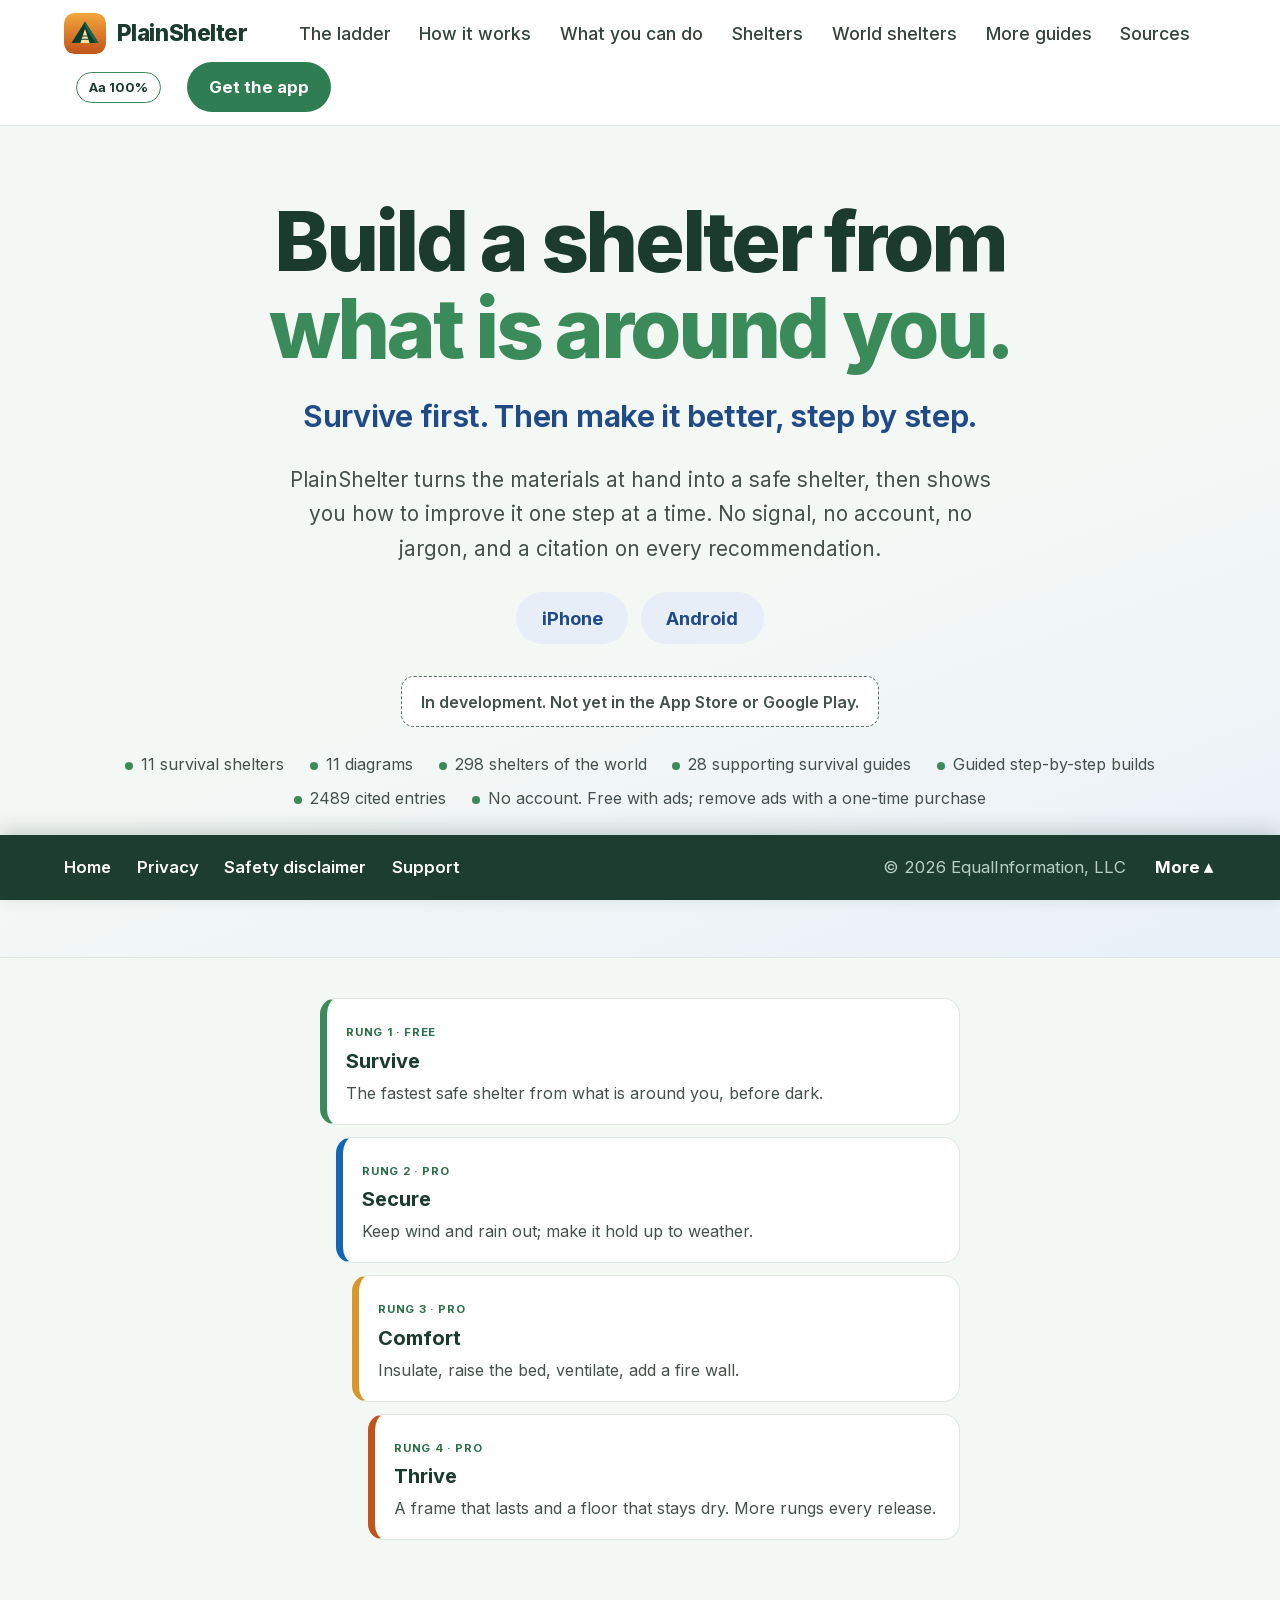
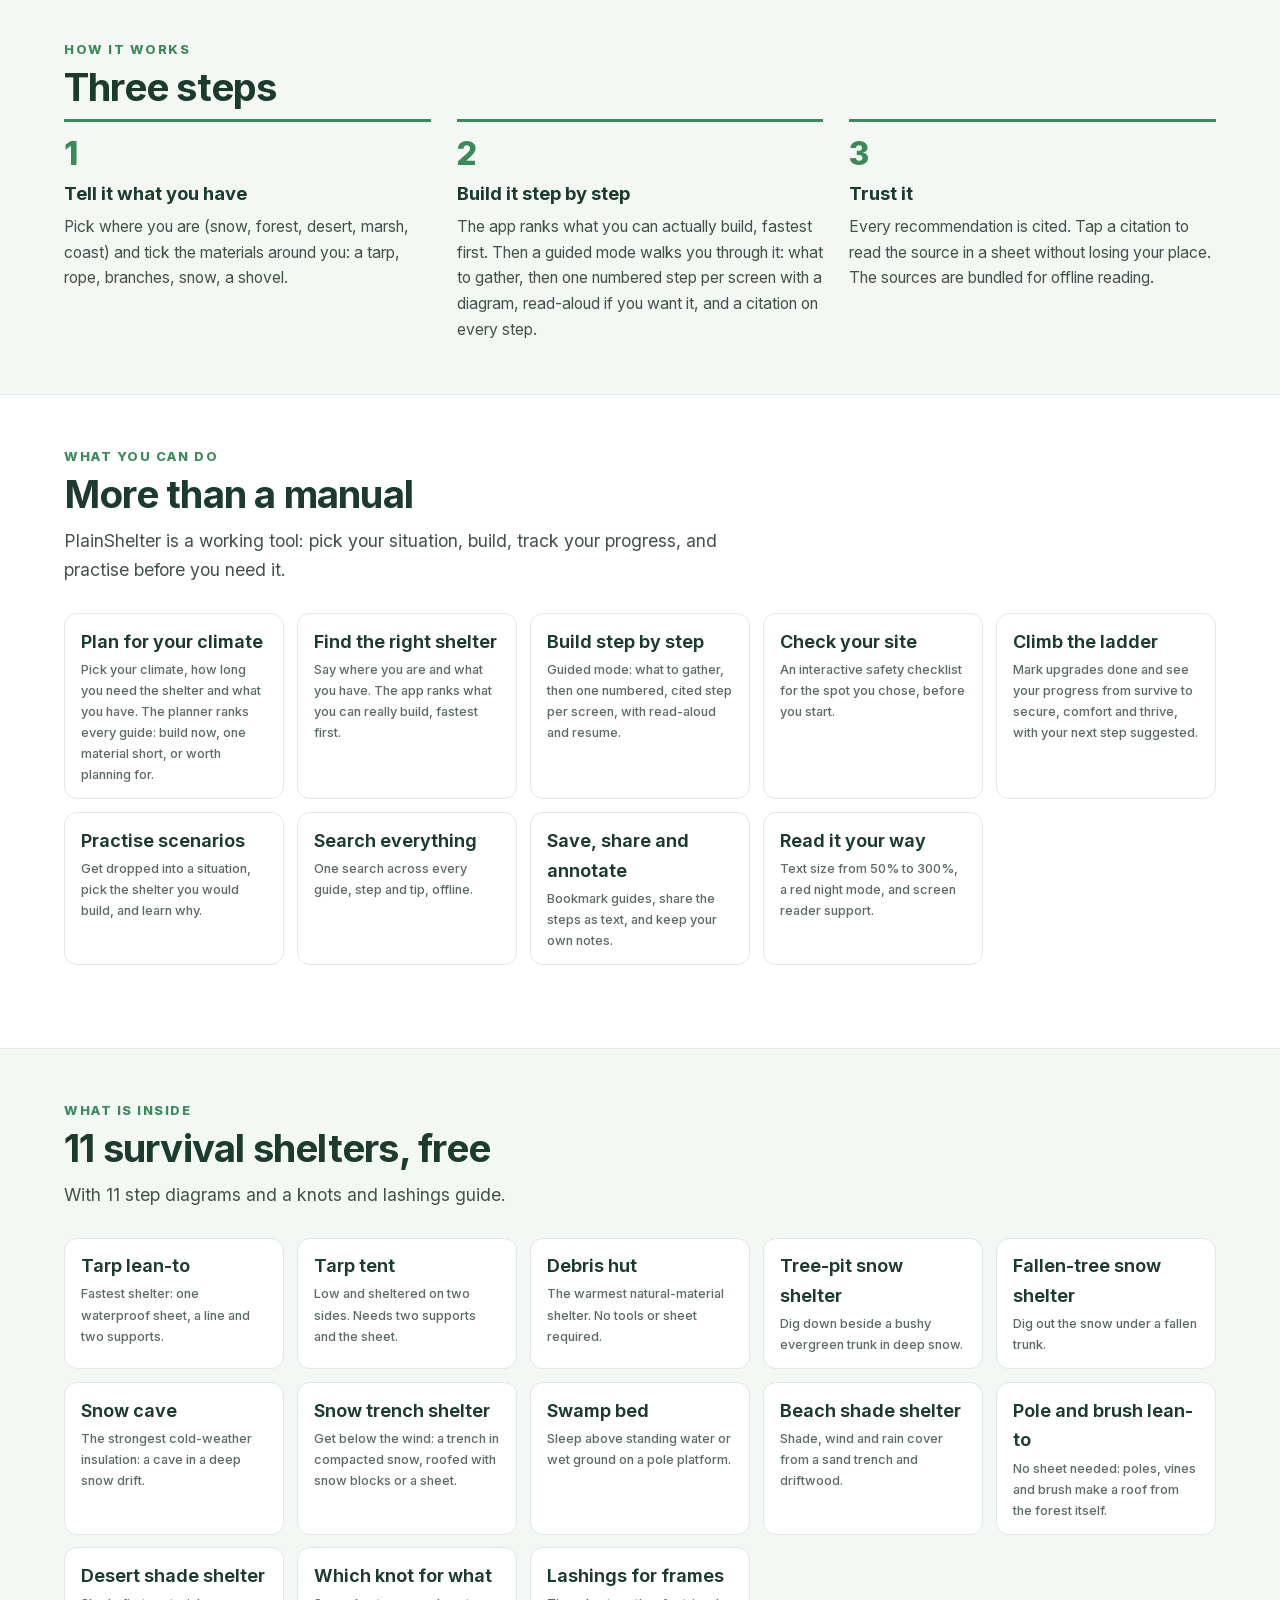
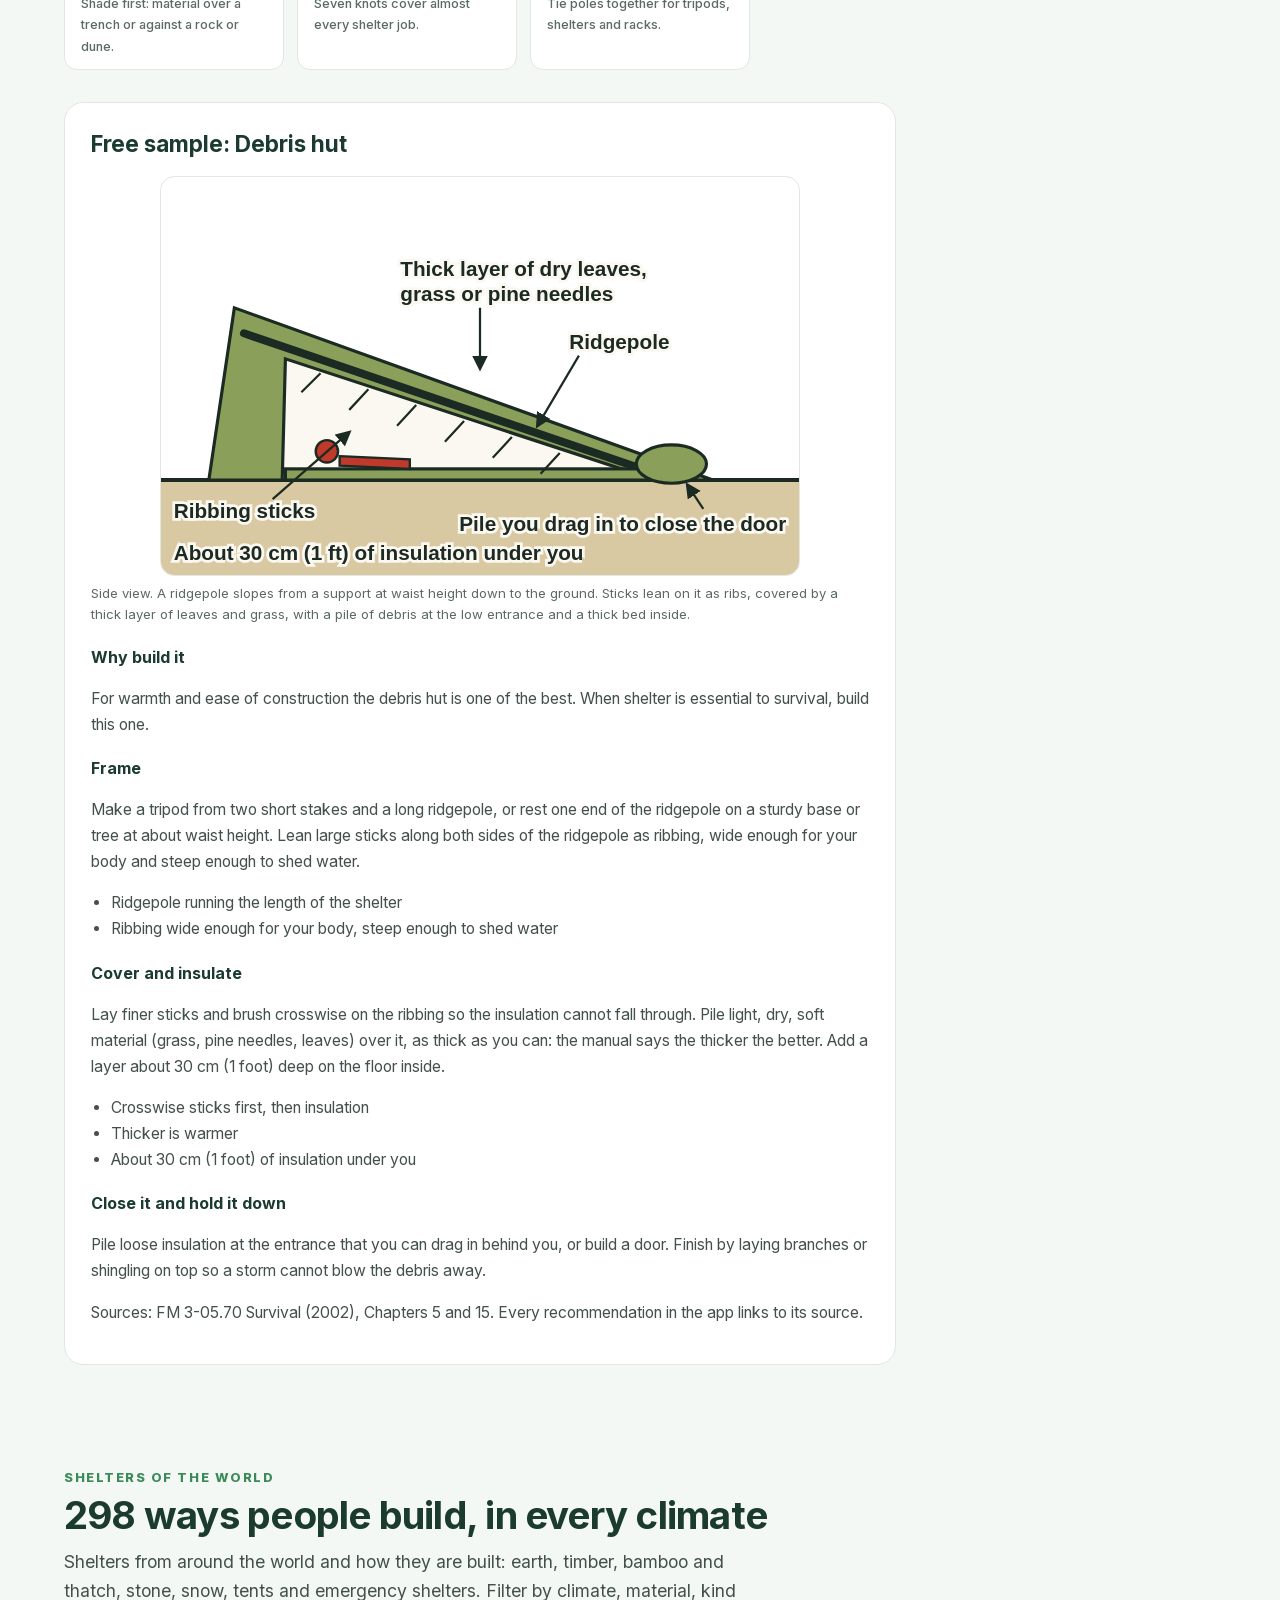
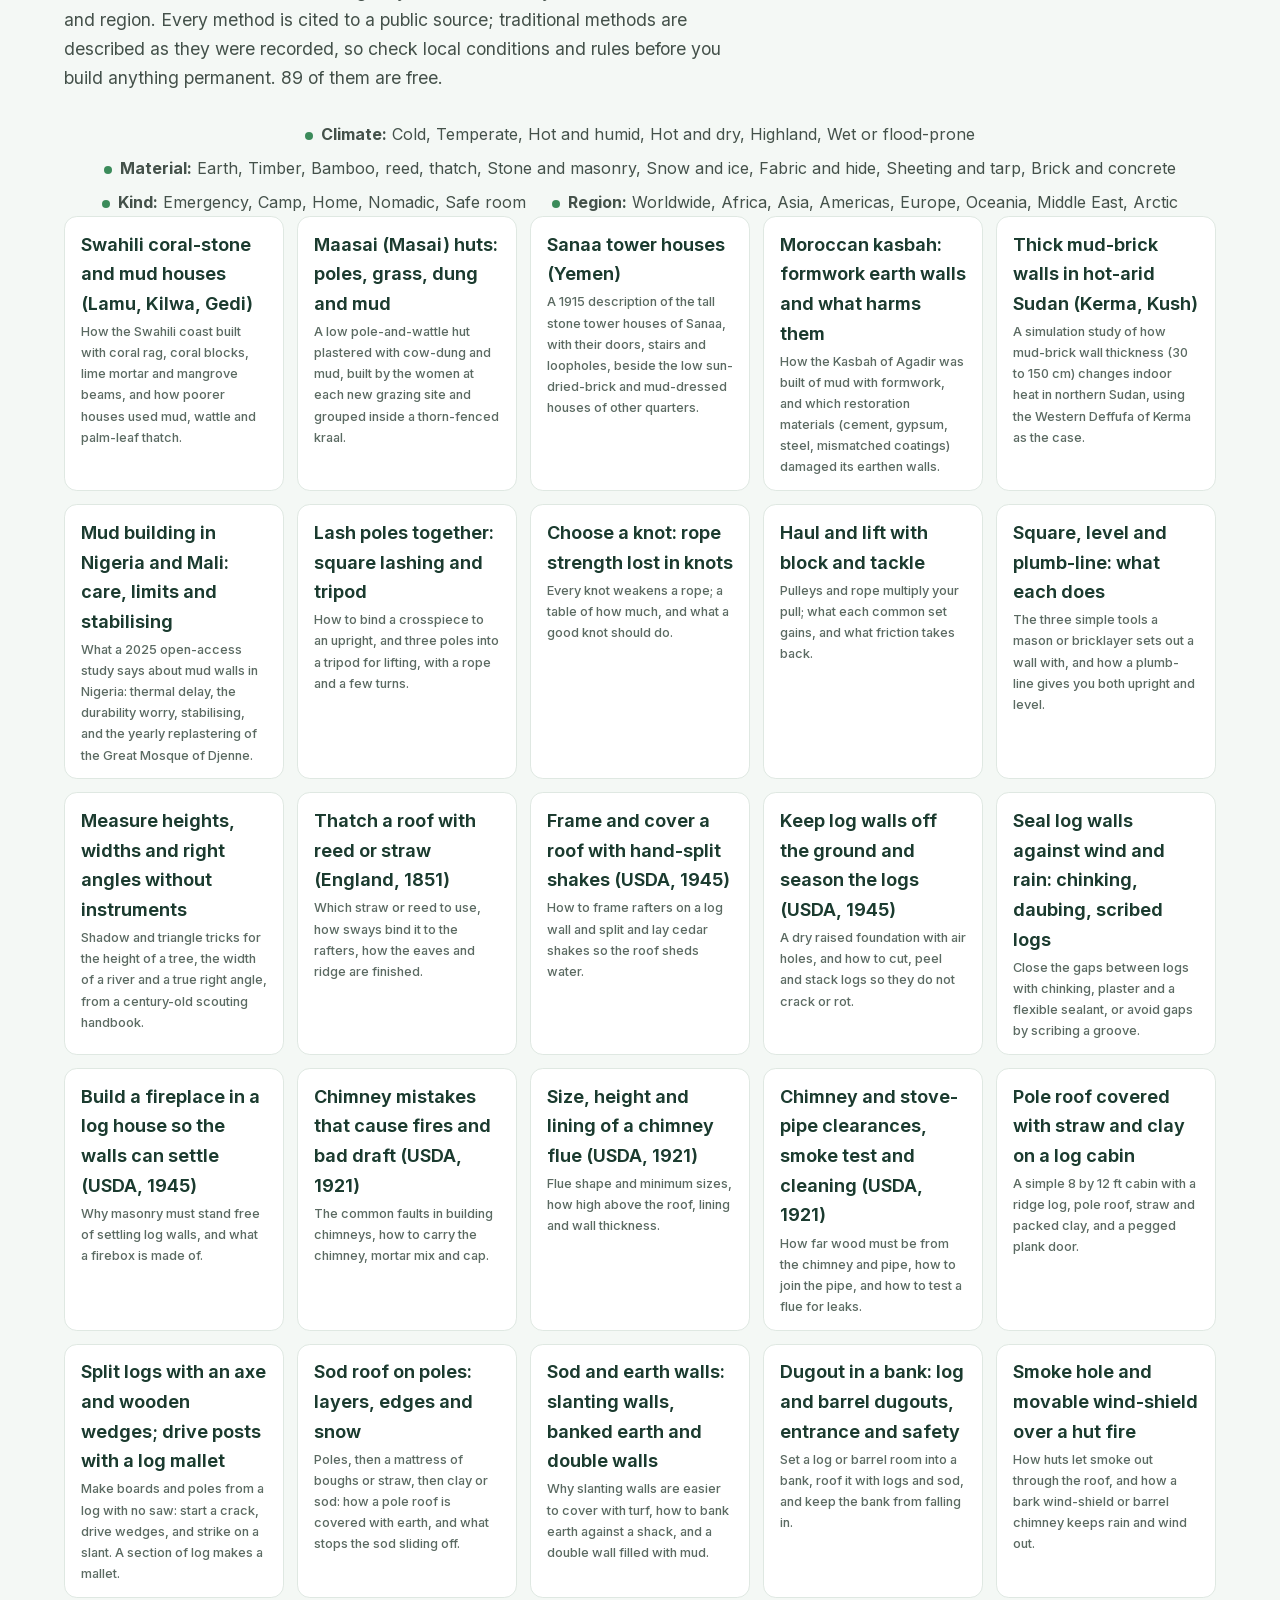
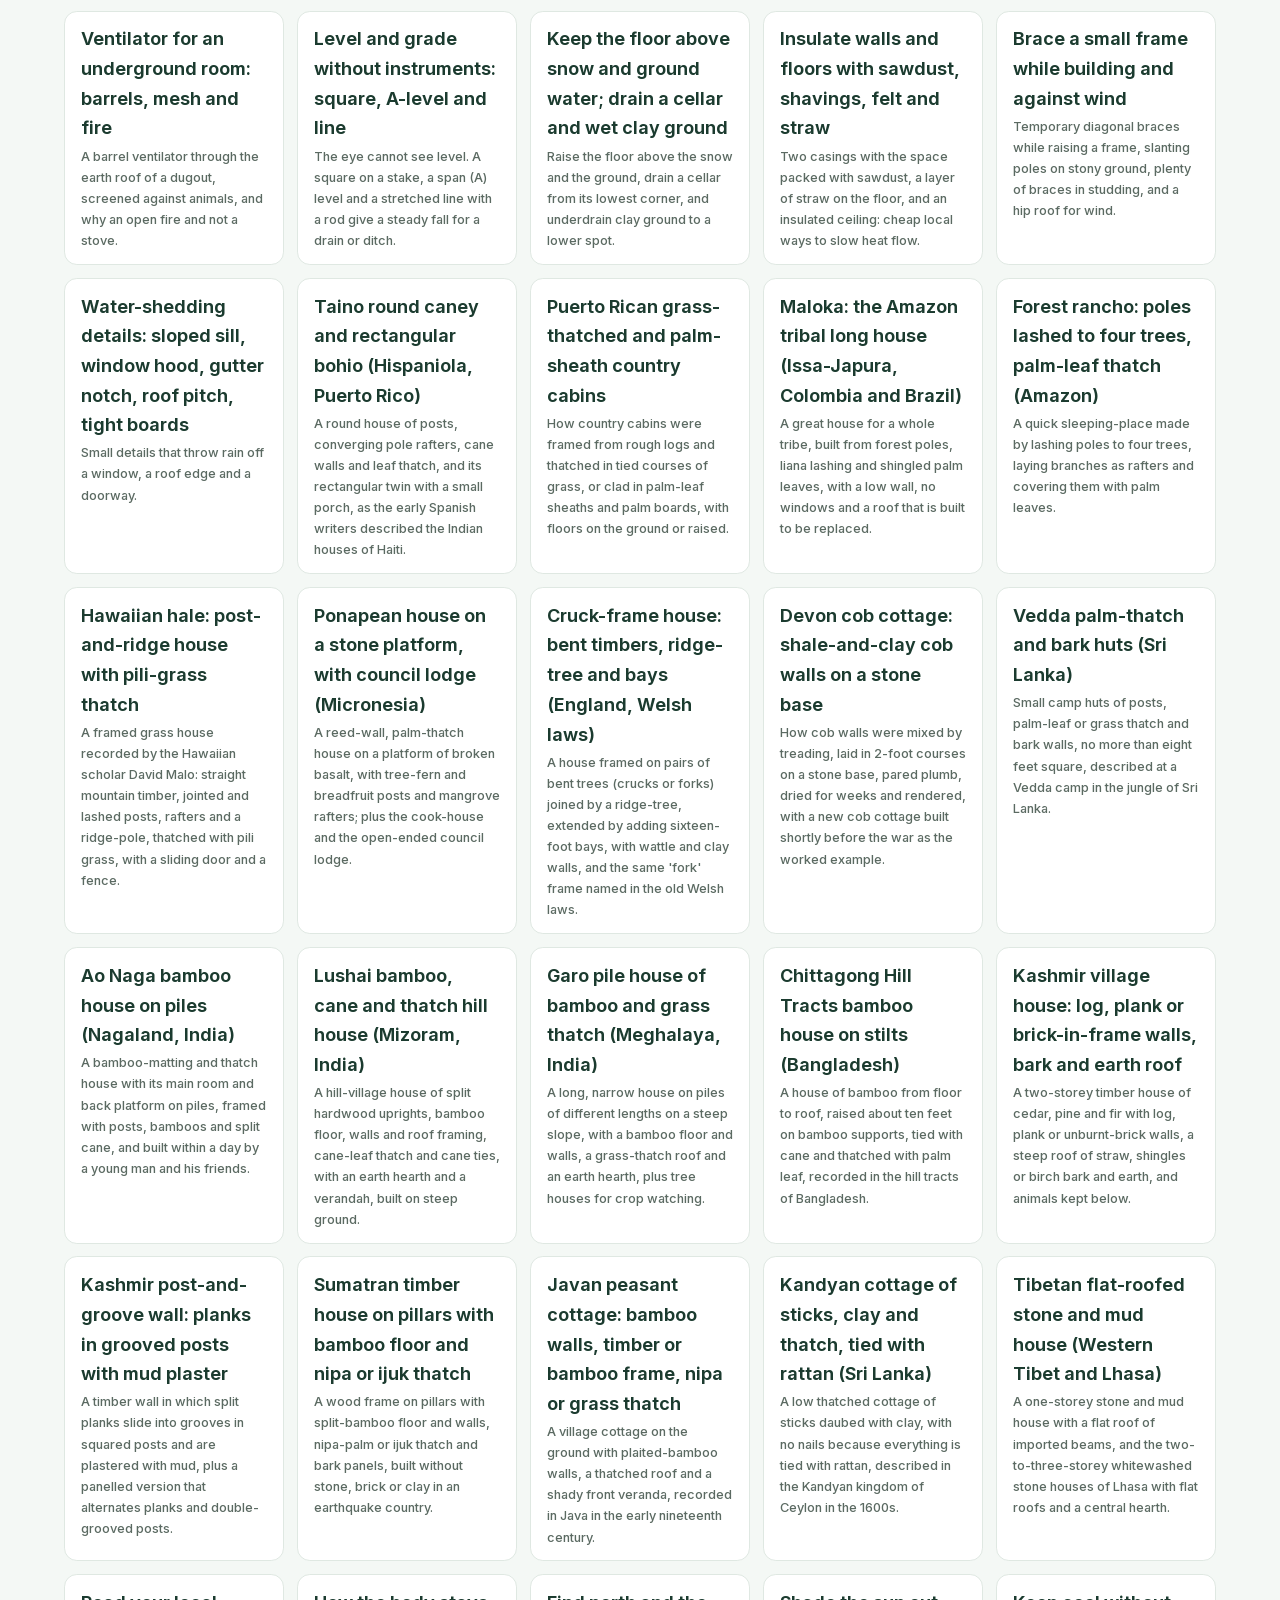
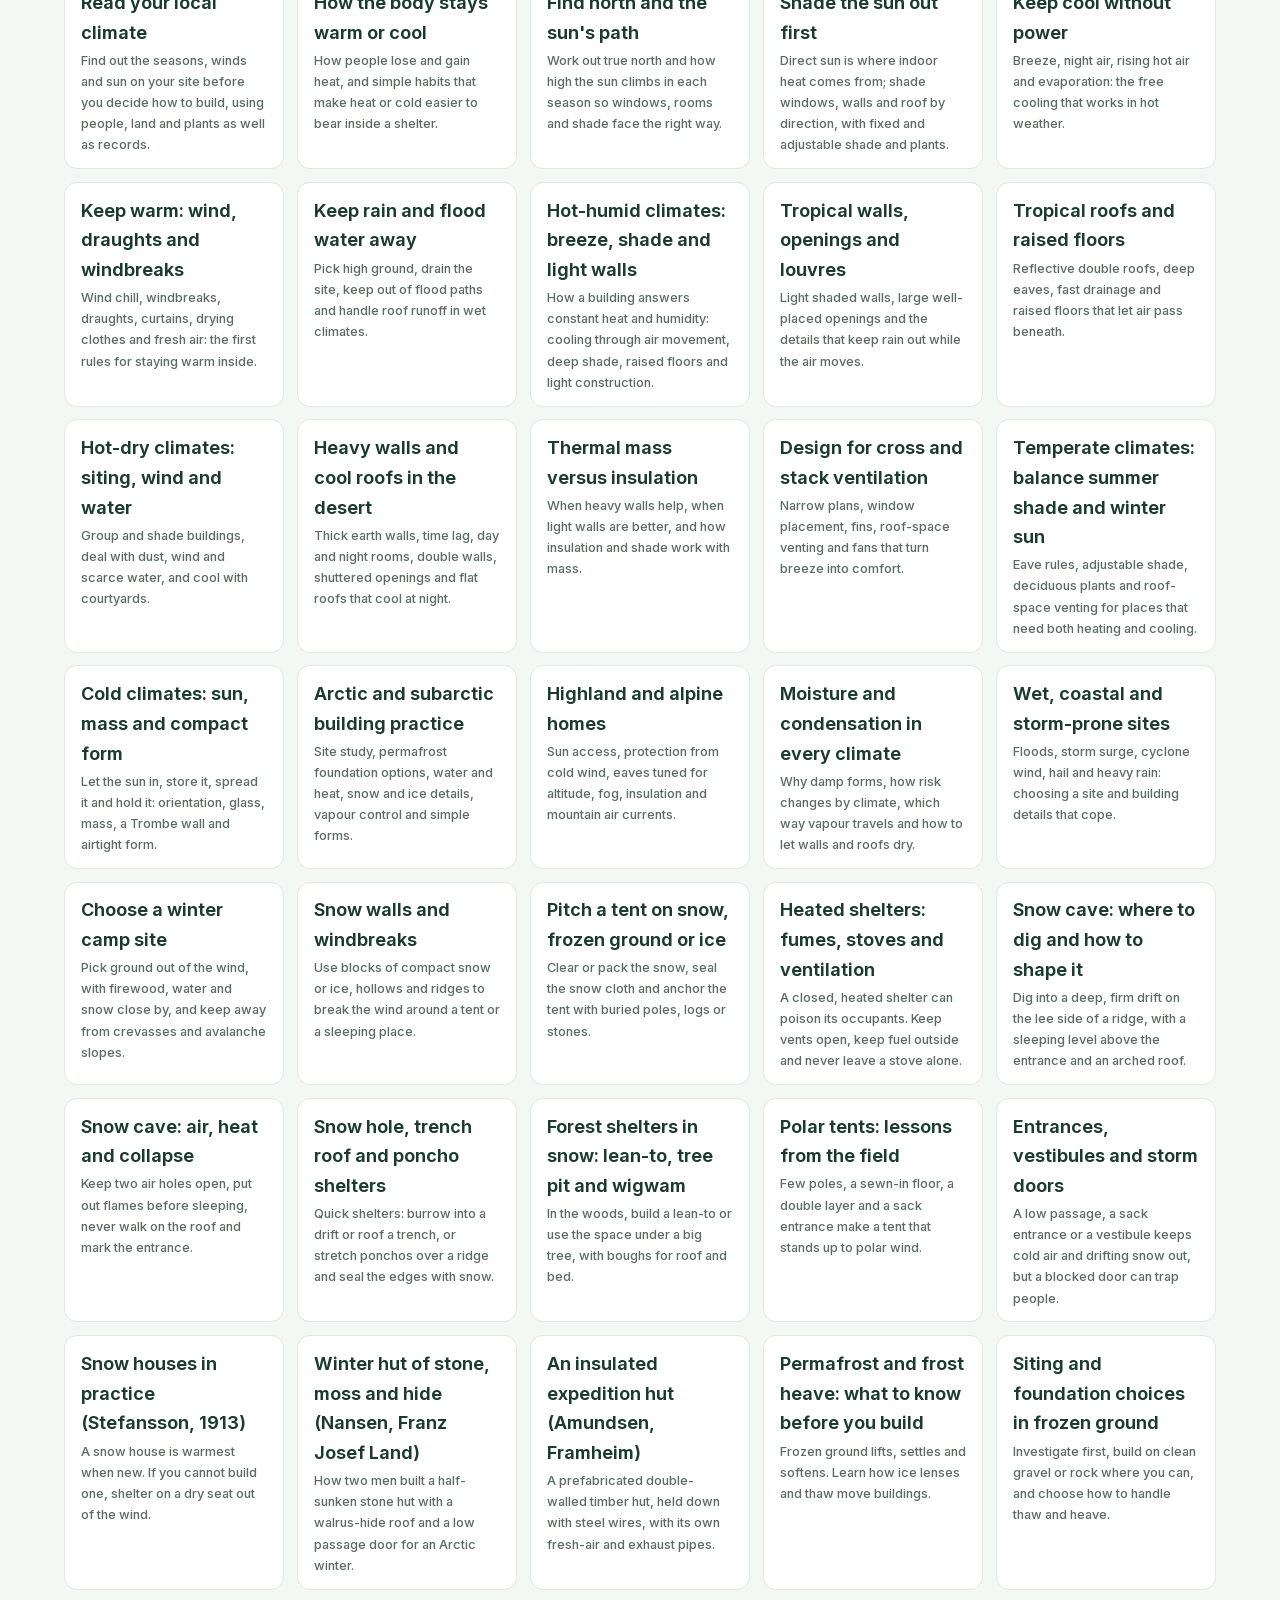
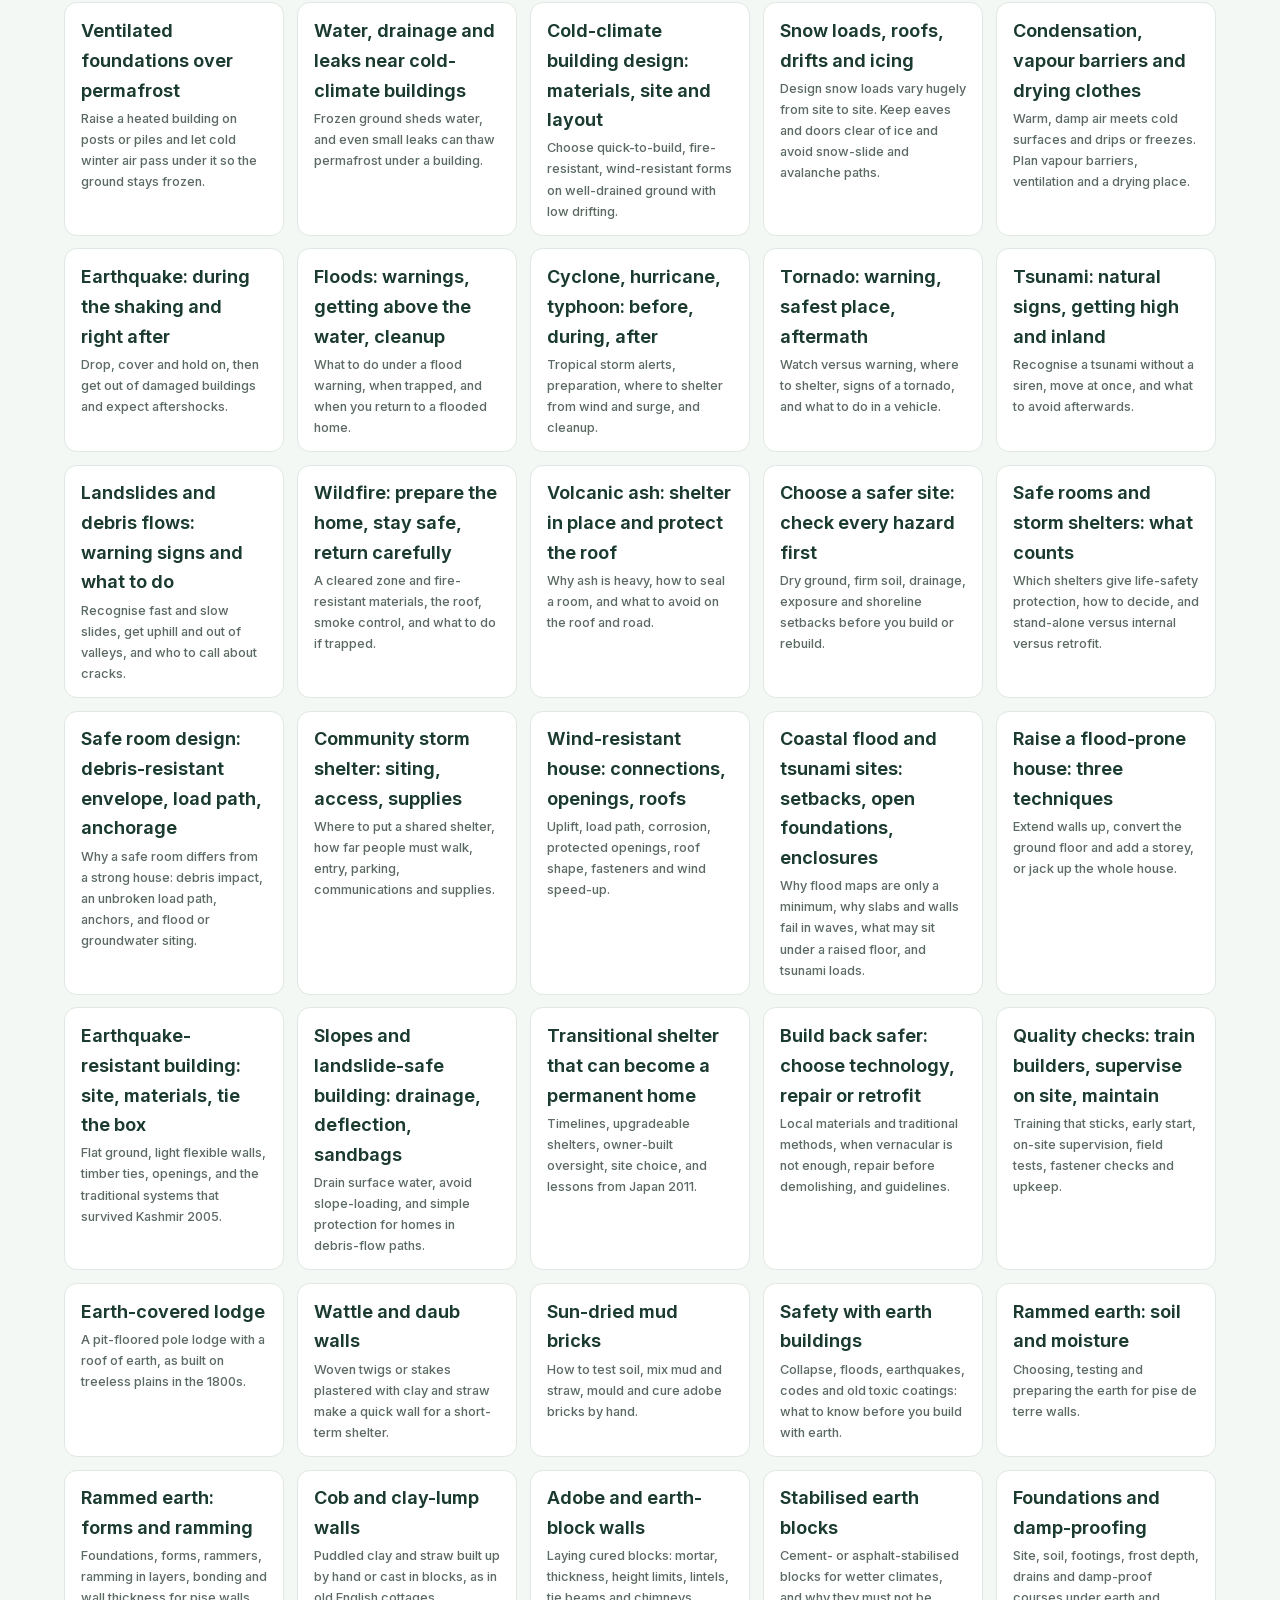
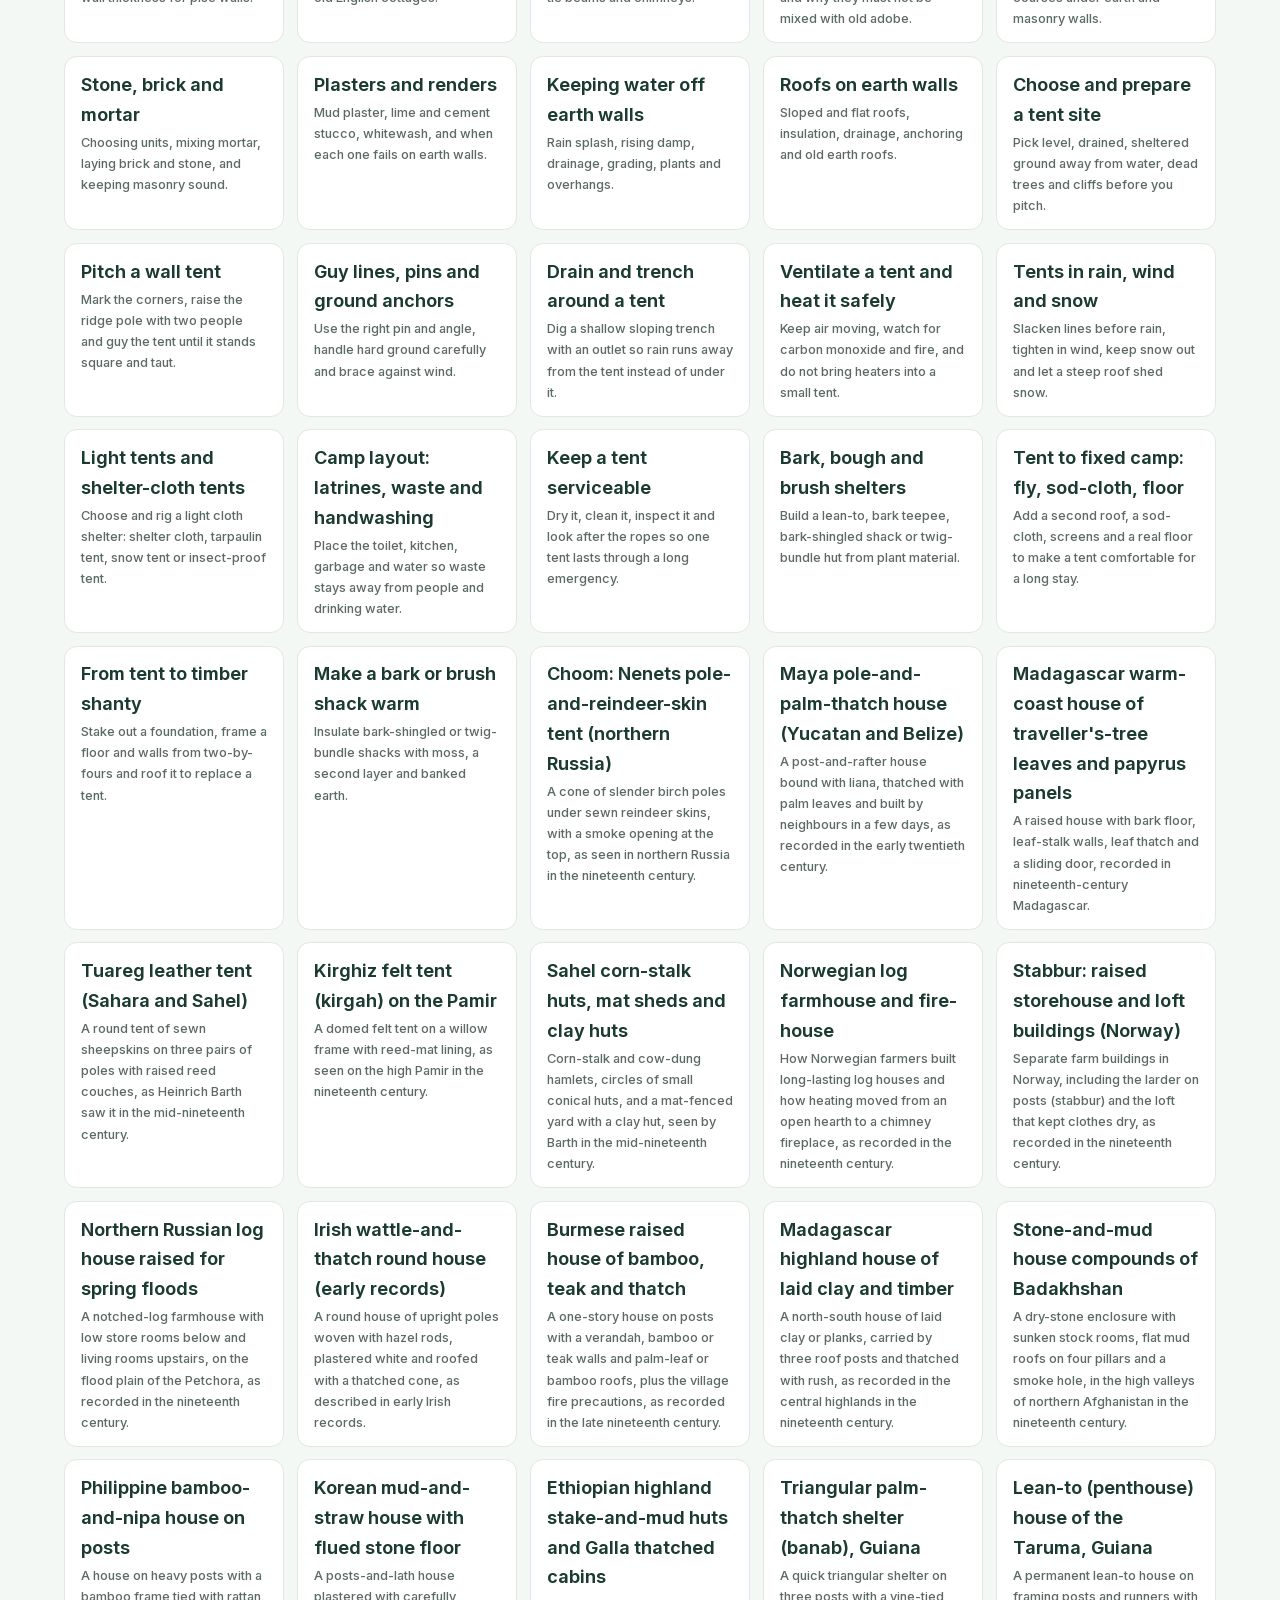
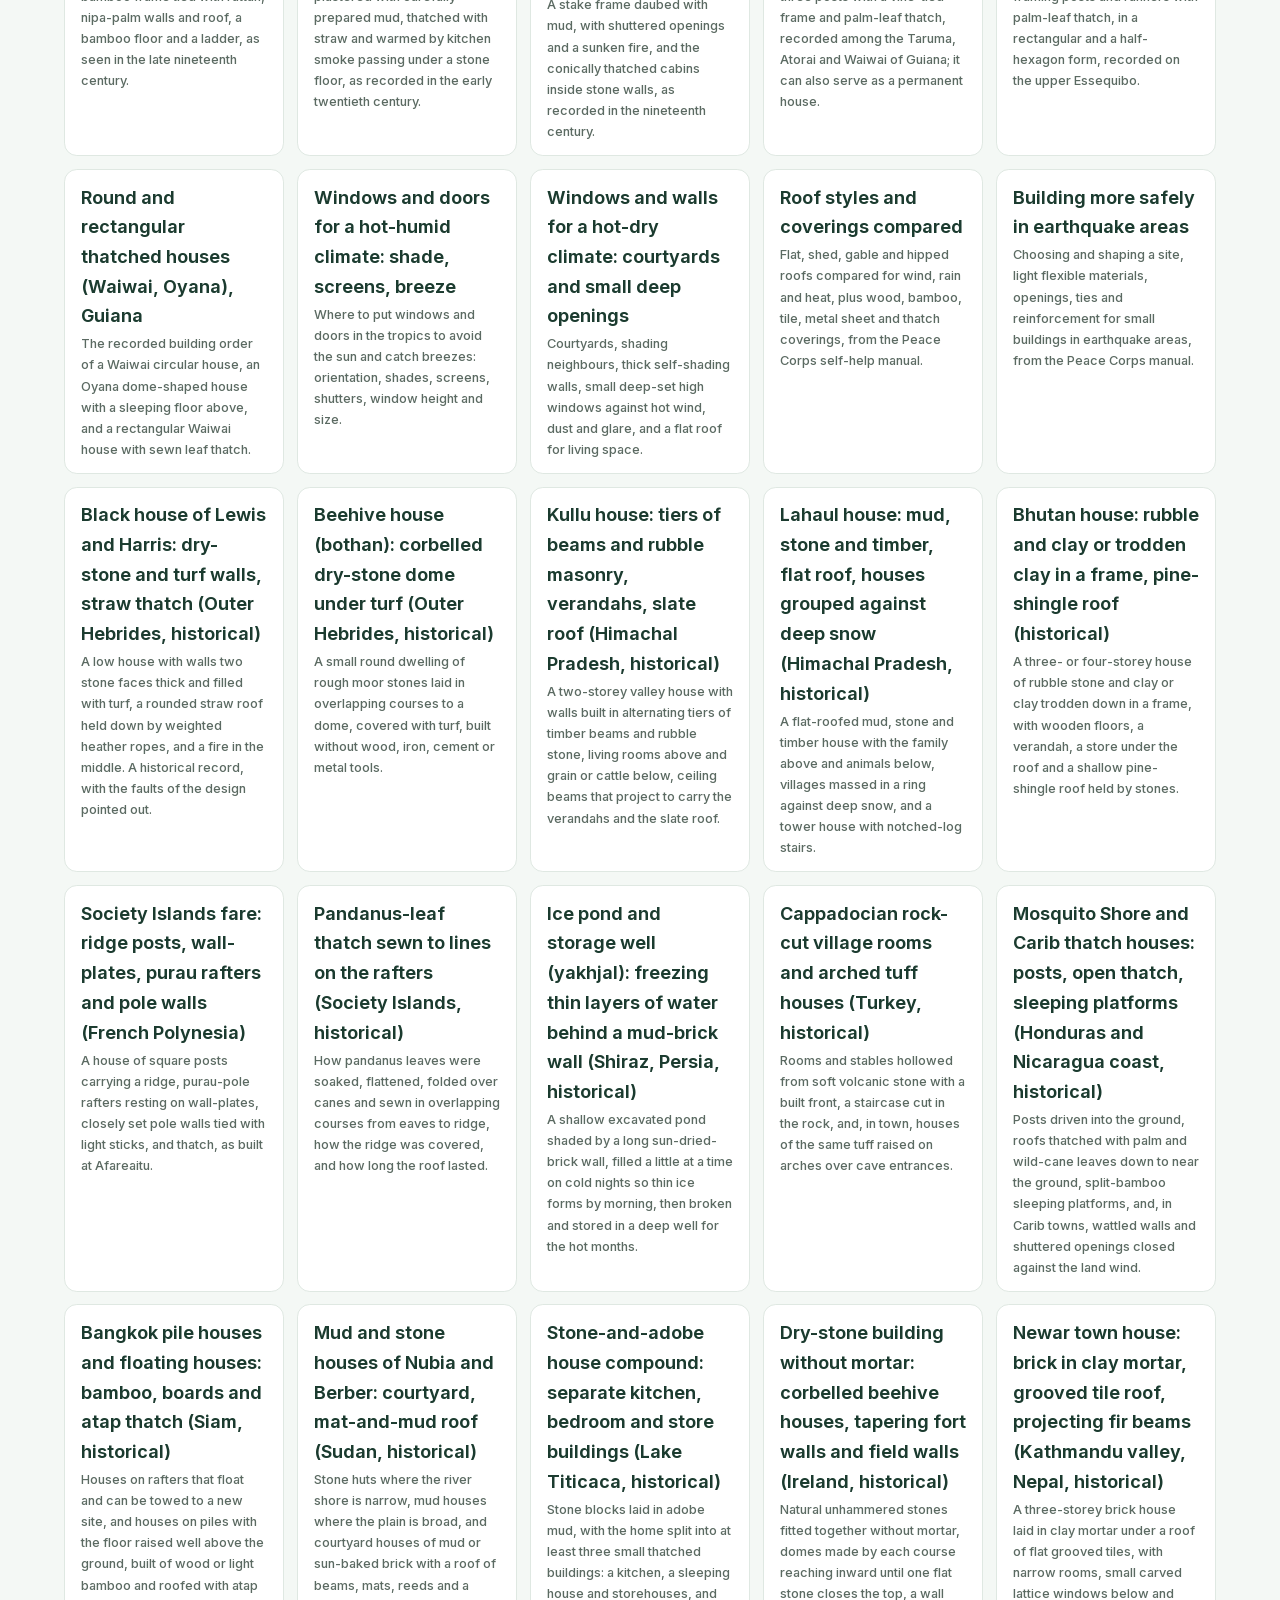
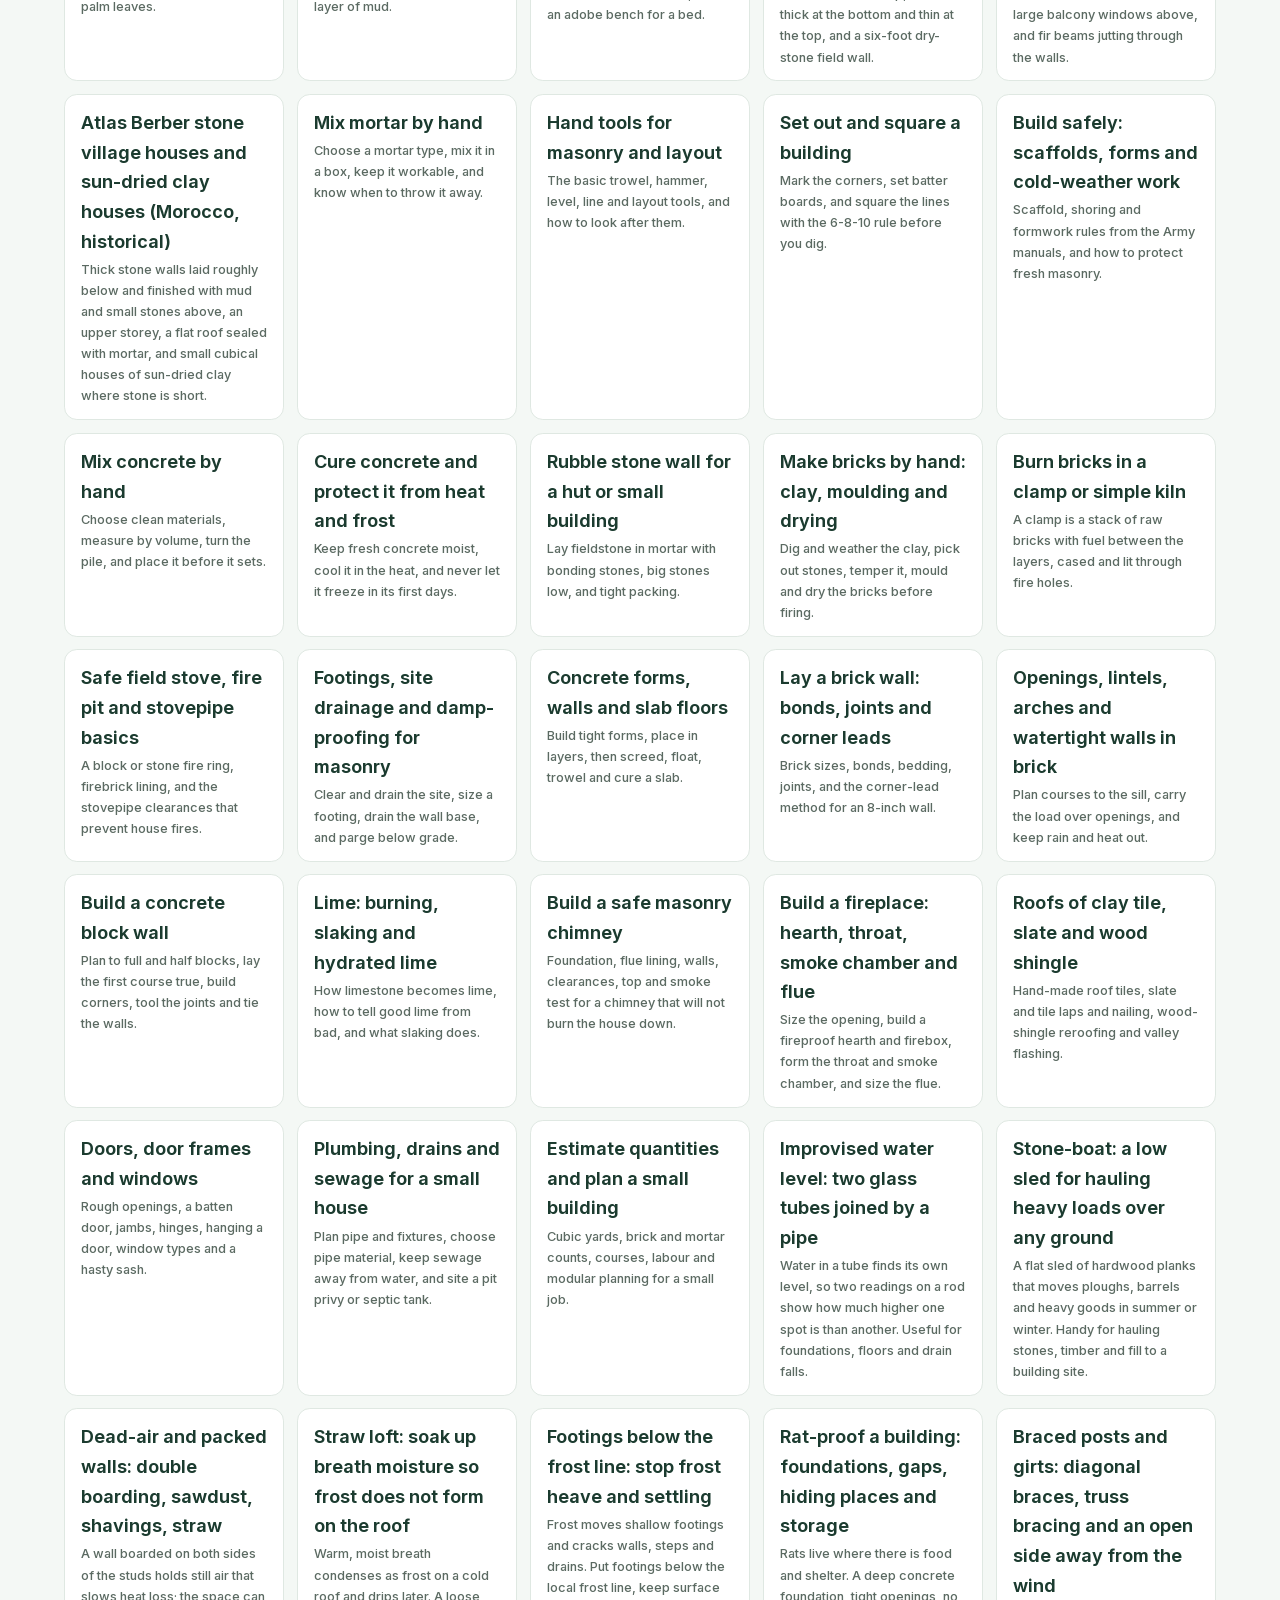
==== commit 43949298: "Disclose ads (Google AdMob) and one-time Remove ads purchase; drop no-ads claims Co-Authored-By: Cla" ====
--- a/index.html
+++ b/index.html
@@ -33,7 +33,7 @@
     <p class="lede">PlainShelter turns the materials at hand into a safe shelter, then shows you how to improve it one step at a time. No signal, no account, no jargon, and a citation on every recommendation.</p>
     <ul class="chips"><li>iPhone</li><li>Android</li></ul>
     <p class="soon">In development. Not yet in the App Store or Google Play.</p>
-    <ul class="facts"><li>11 survival shelters</li><li>11 diagrams</li><li>298 shelters of the world</li><li>28 supporting survival guides</li><li>Guided step-by-step builds</li><li>2489 cited entries</li><li>No account, no ads</li></ul>
+    <ul class="facts"><li>11 survival shelters</li><li>11 diagrams</li><li>298 shelters of the world</li><li>28 supporting survival guides</li><li>Guided step-by-step builds</li><li>2489 cited entries</li><li>No account. Free with ads; remove ads with a one-time purchase</li></ul>
     <p class="lede" style="margin-top:1.4rem;font-size:1rem">Every shelter points to the next upgrade, so one night of survival becomes a place to live. Survival shelters and knots are always free; PlainShelter Pro unlocks the upgrade ladder.</p>
   </div>
 </section></div>
@@ -106,7 +106,7 @@
 <section class="band" id="sources"><div class="shell"><div class="sources">
   <h2>Built on public knowledge. Private by design.</h2>
   <p>Content comes only from public-domain and openly licensed sources, such as A Journey to the Western Islands of Scotland; A Look at the Erroneous Restoration of the Historical Kasbah of Agadir, Morocco; A Narrative of Travels on the Amazon and Rio Negro; A Personal Narrative of a Journey to the Source of the River Oxus; A Rudimentary Treatise on the Manufacture of Bricks and Tiles (1882 edition); A Social History of Ancient Ireland, volume 2 (chapter XX, The House); A Social History of Ancient Ireland, volume 2 (chapters XX and XXIV: the house; masons and their work); A Thousand Miles up the Nile; Additional Studies of the Arts, Crafts, and Customs of the Guiana Indians, with Special Reference to Those of Southern British Guiana (Bureau of American Ethnology Bulletin 91); Agriculture Handbook No. 73: Wood-Frame House Construction (L. O. Anderson and O. C. Heyer); Among the Tibetans (Ladakh); An Account of the Kingdom of Nepal, and of the Territories Annexed to this Dominion by the House of Gorkha (chapter I and the western hill states); An Account of the Manners and Customs of the Modern Egyptians (chapters on houses); An Historical Relation of the Island Ceylon (part 3, chapter VI); Arabia Infelix; or, The Turks in Yamen; Architectural Features and Soil Properties of Traditional Rammed Earth Houses: Eastern Croatia Case Study; Australian Aborigines: the Languages and Customs of Several Tribes of Aborigines in the Western District of Victoria (chapter VI, Habitations); Avalanche; Bamboo and its uses in China (Booklet Series No. 2); Bamboo as a Building Material (F. A. McClure), Peace Corps ICE Reprint R-33; Bamboos: their culture and uses in the United States (Department Bulletin 1329); Boy Scouts Handbook; Build A Kit; Building with Logs, Miscellaneous Publication No. 579; Camping and Woodcraft, vol. 1 Camping (1916), tent chapters; Carpentry for Boys; Chimneys &amp; Fireplaces, Farmers&#x27; Bulletin 1230; Circular 1325: The Landslide Handbook, A Guide to Understanding Landslides (Highland and Bobrowsky); Circular of the Bureau of Standards No. 337: Manufacture of Lime; Climatic Adaptation-Based Evaluation of Vernacular Anatolian Houses: A Comparative Analysis of Stone and Adobe Materials in Terms of Energy, Environment, and Thermal Comfort; Comparing Two Vernacular Cave-Dwelling Courtyard Configurations in Yulin, Northern Shaanxi, China: A Typological and Space Syntax Approach; Cottage Building in Cob, Pise, Chalk and Clay: A Renaissance (chapter &#x27;Cob&#x27;); Discoveries among the Ruins of Nineveh and Babylon; Earthquakes; Energy Saver: Landscaping for Windbreaks; Energy Saver: Natural Ventilation; Enhancement of Himalayan irregular stone masonry buildings for resilient seismic design; Ethnological Studies among the North-West-Central Queensland Aborigines (sections 159 to 161, huts and shelters); Extreme Heat; FEMA 257: Mitigation of Flood and Erosion Damage to Residential Buildings in Coastal Areas; FEMA 347: Above the Flood: Elevating Your Floodprone House; FEMA P-361: Safe Rooms for Tornadoes and Hurricanes, Guidance for Community and Residential Safe Rooms (fourth edition); FEMA P-499 Home Builder&#x27;s Guide to Coastal Construction, fact sheets 1.7 and 2.1; FEMA P-55: Coastal Construction Manual, Volume I (fourth edition); FEMA P-55: Coastal Construction Manual, Volume I (fourth edition; design premise passage only); FM 20-15 Pole and Frame Supported Tents (1964), selected paragraphs; FM 21-10 Military Sanitation (1945), selected paragraphs; FM 3-05.70 Survival (2002), Chapters 5 and 15; FM 3-05.70 Survival (2002), selected chapters; FM 31-70 Basic Cold Weather Manual (1968), selected paragraphs (tents, improvised snow and forest shelters, bivouac sites); FM 5-426 Carpentry; FM 90-3 Desert Operations (environment, heat and shade); FM 90-5 Jungle Operations (swamps, climate, shelter); Farm Drainage; Farm Mechanics: Machinery and Its Use to Save Hand Labor on the Farm; Farmers of Forty Centuries (chapters on building materials and fuel); Farmers&#x27; Bulletin 1227: Sewage and Sewerage of Farm Homes (G. M. Warren, rev. 1928); Farmers&#x27; Bulletin 1279: Plain Concrete for Farm Use (T. A. H. Miller, Bureau of Public Roads); Farmers&#x27; Bulletin 1426: Farm Plumbing (G. M. Warren, rev. 1933); Farmers&#x27; Bulletin 1500: Rammed Earth Walls for Buildings (1926, rev. 1937); Farmers&#x27; Bulletin 1720: Adobe or Sun-Dried Brick for Farm Buildings (1934, rev. 1949); Farmers&#x27; Bulletin 1869: Foundations for Farm Buildings (1941, rev. 1952); Farmers&#x27; Bulletin 1889: Fireplaces and Chimneys (A. H. Senner and T. A. H. Miller); Farmhouse Plans, Farmers&#x27; Bulletin No. 1738; Farmstead Water Supply (Farmers&#x27; Bulletin 1448, revised): cisterns; Farthest North (1897), vol. 2, winter hut passages; Field Manual 5-426: Carpentry; Field Manual 5-428: Concrete and Masonry; Fiji and the Fijians, Part I: the islands and their inhabitants; First Footsteps in East Africa; Floods; Forest Entomology Brief 59: Protection of Log Cabins and Rustic Work from Injurious Insects; Hawaiian Antiquities (Moolelo Hawaii), chapter &#x27;The House, Its Furniture and Its Consecration&#x27;; Houses and House-Life of the American Aborigines (Contributions to North American Ethnology, vol. IV), chapters V and VI; Houses and House-Life of the American Aborigines, Contributions to North American Ethnology vol. IV; How To Prepare For And What To Do During A Volcanic Ashfall (leaflet); Hurricane and Tropical Storm Watches, Warnings, Advisories and Outlooks; Hurricanes; Iceland: its Scenes and Sagas; Implement Sheds, Farm Bulletin No. 1; In the Forbidden Land (a rest-house in Western Tibet); In the Land of the Lion and Sun, or Modern Persia (chapter XXII, ices and the yakhjal of Shiraz); Incidents of Travel in Central America, Chiapas, and Yucatan; Injury to Buildings by Termites (Leaflet 101, revised); Japanese Homes and Their Surroundings (chapters I and II); Journal of a Tour in Marocco and the Great Atlas; Journal of the Discovery of the Source of the Nile; Knowledge Note 4-3: Transitional Shelter (Cluster 4, Recovery Planning); Korea in Transition (The Land and the People); Lachesis Lapponica, or A Tour in Lapland (journey of the early eighteenth century), volumes 1 and 2; Landslides &amp; Debris Flow; Landslides and Debris Flow; Leaflet 535: Building with Adobe and Stabilized-Earth Blocks; Lhasa and its Mysteries (chapter on Lhasa); Log Cabins and Cottages: How to Build and Furnish Them (sixth edition); Make A Plan; Missionary Travels and Researches in South Africa; Morphological Analysis of Mud-Brick Architecture in Syrian Housing and Its Future Formulation: A Case Study of Rif Dimashq; My Life with the Eskimo (1913), snow-house passages; Narrative of a Residence on the Mosquito Shore, during the years 1839, 1840, and 1841; Navaho Houses (Seventeenth Annual Report of the Bureau of American Ethnology); Persia and the Persian Question, volume 1; Peru: Incidents of Travel and Exploration in the Land of the Incas; Philippine Bamboos; Political Missions to Bootan (section &#x27;Description of houses&#x27;); Polynesian Researches, volume 2 (chapter on house-building in the Society Islands); Power Outages; Practical Farm Buildings: Plans and Suggestions; Preservation Brief 2: Repointing Mortar Joints in Historic Masonry Buildings; Preservation Brief 39: Holding the Line: Controlling Unwanted Moisture in Historic Buildings; Preservation Brief 41: The Seismic Rehabilitation of Historic Buildings; Preservation Brief 5: Preservation of Historic Adobe Buildings; Rat Proofing Buildings and Premises, Farmers&#x27; Bulletin No. 1638; Recommendations for Protecting Wood in New Construction from Attack by Subterranean Termites (structural measures); Reducing Urban Heat Islands: Compendium of Strategies, Cool Roofs (draft); Researches in Asia Minor, Pontus, and Armenia, volume 2 (journey of 1837 through Cappadocia); Rural Architecture; Rustic Carpentry; Safer Homes, Stronger Communities: A Handbook for Reconstructing after Natural Disasters; Samoa a Hundred Years Ago and Long Before (chapter XIII, Houses); Self-Help Construction of 1-Story Buildings (Appropriate Technologies for Development, Manual M-6); Self-Help Construction of 1-Story Buildings (Appropriate Technologies for Development, Manual Series No. 6): site, windows, roofs, bamboo; Self-Help Construction of 1-Story Buildings (Peter Gallant), Program and Training Journal Manual Series no. 6; Shelters, Shacks and Shanties; Shelters, Shacks and Shanties (chapters IV, V, VI and VIII); Shelters, Shacks, and Shanties (1914), selected chapters; Siberia in Europe: a visit to the valley of the Petchora, in North-East Russia; Special Report No. 5: Building in Cob and Pise de Terre; Structural Performance of Multi-Wythe Stone Masonry Buildings Under Seismic Loading: UNESCO Trulli Case Study; Surveying and Levelling Instruments, Theoretically and Practically Described (4th ed.); Sustainable futures in indigenous architecture: a study of contemporary professional engagement with mud techniques in Nigeria; Swahili Domestic Architecture, between Warehouses and Palaces; TM 5-852-1 / AFR 88-19 Vol. 1 Arctic and Subarctic Construction: General Provisions (1987), selected paragraphs; TM 5-852-1 / AFR 88-19 Vol. 1: Arctic and Subarctic Construction, General Provisions; TM 5-852-4 / AFM 88-19 Chap. 4 Arctic and Subarctic Construction: Foundations for Structures (1983), selected paragraphs; Taking Shelter from the Storm: Building a Safe Room Inside Your House; Technical Report M-239: Material, Design, and Construction Guidelines for Vertical Construction in Desert and Tropical Regions; Tent Life in Siberia; The Aborigines of Porto Rico and Neighboring Islands (chapter &#x27;Houses&#x27;), 25th Annual Report of the Bureau of American Ethnology; The Ao Nagas (chapter on domestic life: the house and its construction); The Bontoc Igorot (chapter on the dwelling); The Book of Camping and Woodcraft (chapter Axemanship); The Burman: His Life and Notions (chapter IX, The House and its Belongings); The Caroline Islands: Travel in the Sea of the Little Lands (passage on Ponapean houses); The Central Eskimo (Sixth Annual Report of the Bureau of Ethnology), chapter &#x27;The House&#x27;; The Cliff Ruins of Canyon de Chelly, Arizona (Sixteenth Annual Report of the Bureau of American Ethnology); The Construction of the Small House; The Evolution of the English House (chapter on building in bays and crucks); The Garos (houses and field houses); The Great African Island: Chapters on Madagascar (chapters VI and X); The Heart of Africa (English translation, volumes 1 and 2); The Highlands of Aethiopia, volume 1; The Hill Tracts of Chittagong and the Dwellers Therein; The Himalayan Districts of Kooloo, Lahoul and Spiti (chapters on Kooloo and Lahoul villages and houses); The History of Java, volume 1 (section on dwellings); The History of Lapland (English translation); The History of Sumatra, 3rd edition (section on buildings); The Impact of Clay Minerals on the Building Technology of Vernacular Earthen Architecture in Eastern Austria; The Islands of Titicaca and Koati (part III, the Indians of the island of Titicaca); The Kingdom and People of Siam, volume 1 (chapter on Bangkok: its buildings); The Land of Zinj, being an account of British East Africa, its ancient history and present inhabitants; The Land of the Midnight Sun: Summer and Winter Journeys through Sweden, Norway, Lapland and Northern Finland (chapter on old farm buildings); The Lushei Kuki Clans (chapter II, Domestic Life: houses); The Malay Archipelago (volumes 1 and 2); The Maori As He Was: a brief account of Maori life as it was in pre-European days (chapter on habitations and storehouses); The Masai: their language and folklore; The Maya Indians of Southern Yucatan and Northern British Honduras (Bureau of American Ethnology Bulletin 64); The Native Culture in the Marquesas (Bishop Museum Bulletin 9); The Naturalist on the River Amazons; The North-West Amazons: Notes of Some Months Spent Among Cannibal Tribes (chapter on the Indian homestead and the maloka); The Past in the Present: What is Civilisation? (lecture on the black house and the beehive house of The Lewis and Harris); The Philippine Islands and Their People; The Philippine Islands and Their People: a record of personal observation and experience; The South Pole (1912), vol. 1, hut, tent and ventilation passages; The Swiss Chalet Book; The Use of Ropes and Tackle, Engineering Bulletin No. 8; The Useful Arts Employed in the Construction of Dwelling Houses, second edition; The Uses of Philippine Woods; The Valley of Kashmir; The Veddas (quoting the account of H. M. Hillier and W. H. Furness); The Wild Tribes of Davao District, Mindanao (chapter on dwellings of the Bagobo); Thermal Mass Efficiency of Kushite Mud-Brick Architecture: A Simulation-Based Assessment of Passive Thermal Performance in Hot-Arid Climates; Through Arctic Lapland; Through Masai Land; Thunderstorms &amp; Lightning; Tornado Safety: Understand Tornado Alerts; Tornadoes; Traditional Moken Ethnic Houses as a Basis for Post-Disaster Housing Design: Surin Islands, Phang Nga Province, Thailand; Travels and Discoveries in North and Central Africa, volume 1; Travels in Arabia Deserta; Travels in Nubia (passages on Kalabsha, Berber and Taka); Travels in Tartary, Thibet, and China, 1844-5-6, volume 1 (English translation); Travels in the Central Parts of Indo-China (Siam), Cambodia, and Laos (volumes 1 and 2); Travels in the Interior Districts of Africa; Tsunamis; Tulou: the Rammed Earth Dwellings of Fujian (China). Functional, Typological and Constructive Features; Unbeaten Tracks in Japan (account of an Ainu village in Hokkaido); Vernacular Wisdom in Hani Ethnic Courtyard Houses: Architectural Heritage and Construction Systems in the Samaba Terraced Landscape; Volcanoes; Wildfires; Winter Weather; Your Home: Australia&#x27;s guide to environmentally sustainable homes: Adapting to climate change; Your Home: Australia&#x27;s guide to environmentally sustainable homes: Choosing and using a site; Your Home: Australia&#x27;s guide to environmentally sustainable homes: Condensation; Your Home: Australia&#x27;s guide to environmentally sustainable homes: Design for climate; Your Home: Australia&#x27;s guide to environmentally sustainable homes: Insulation; Your Home: Australia&#x27;s guide to environmentally sustainable homes: Orientation; Your Home: Australia&#x27;s guide to environmentally sustainable homes: Passive cooling; Your Home: Australia&#x27;s guide to environmentally sustainable homes: Passive heating; Your Home: Australia&#x27;s guide to environmentally sustainable homes: Shading; Your Home: Australia&#x27;s guide to environmentally sustainable homes: Thermal mass; Your Home: Australia&#x27;s guide to environmentally sustainable homes: Ventilation and airtightness. We paraphrase, cite, and log every discrepancy we find.</p>
-  <p>No account, no ads, and nothing leaves your phone.</p>
+  <p>No account. Free with ads (Google AdMob); a one-time purchase removes them. Your own data stays on your phone.</p>
 </div></div></section>
 </main>
 
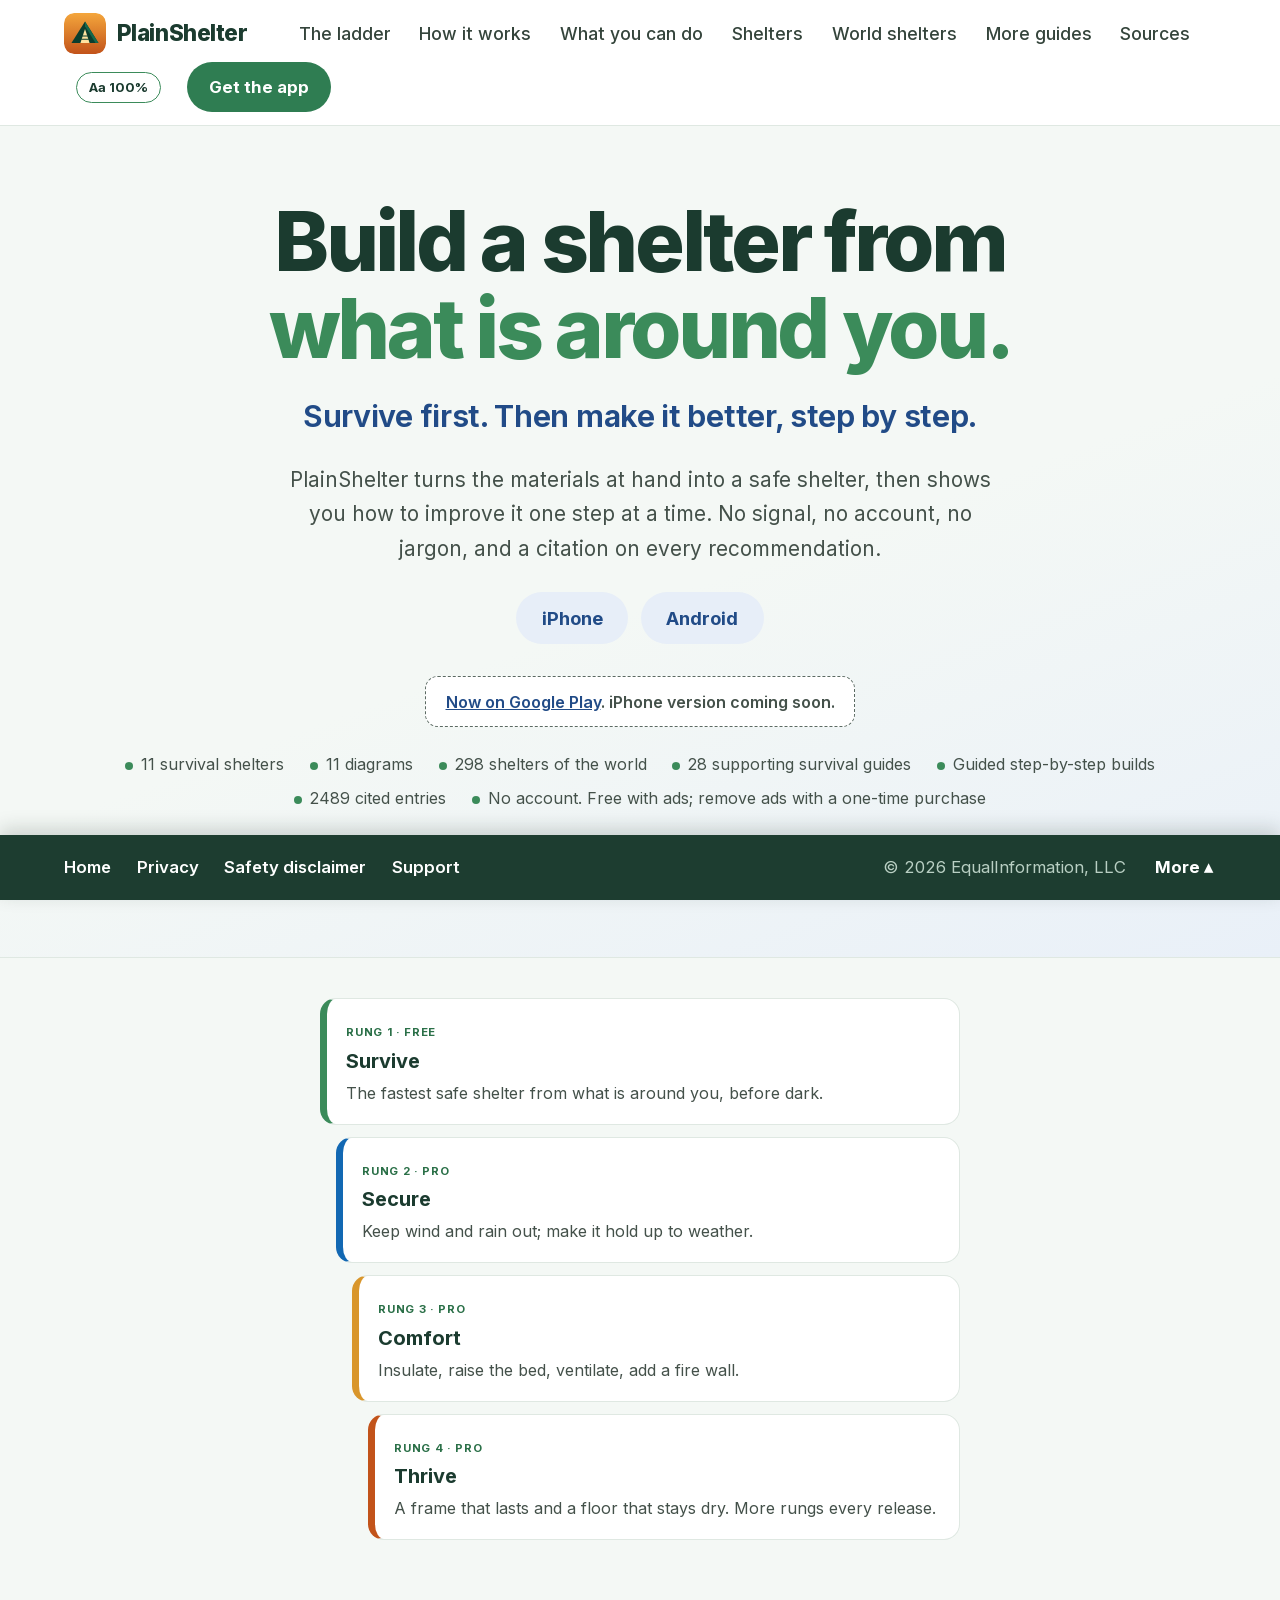
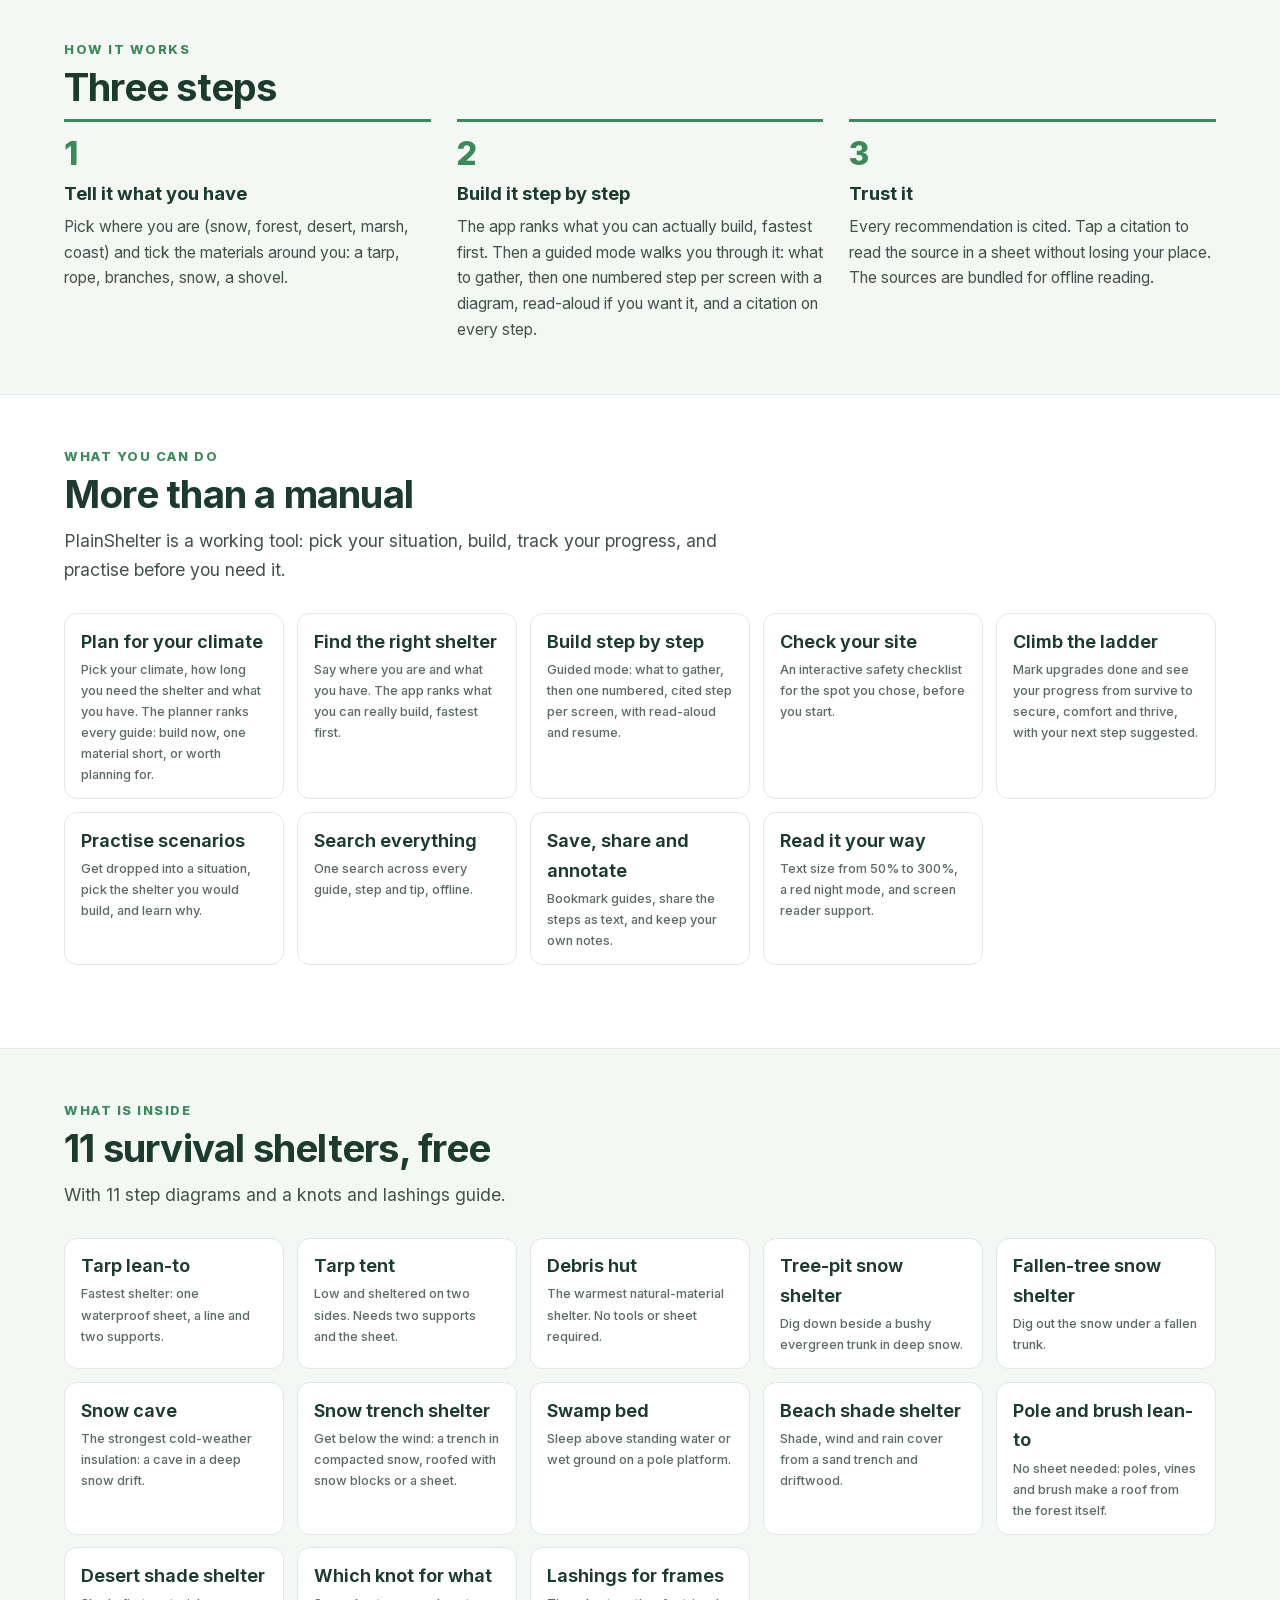
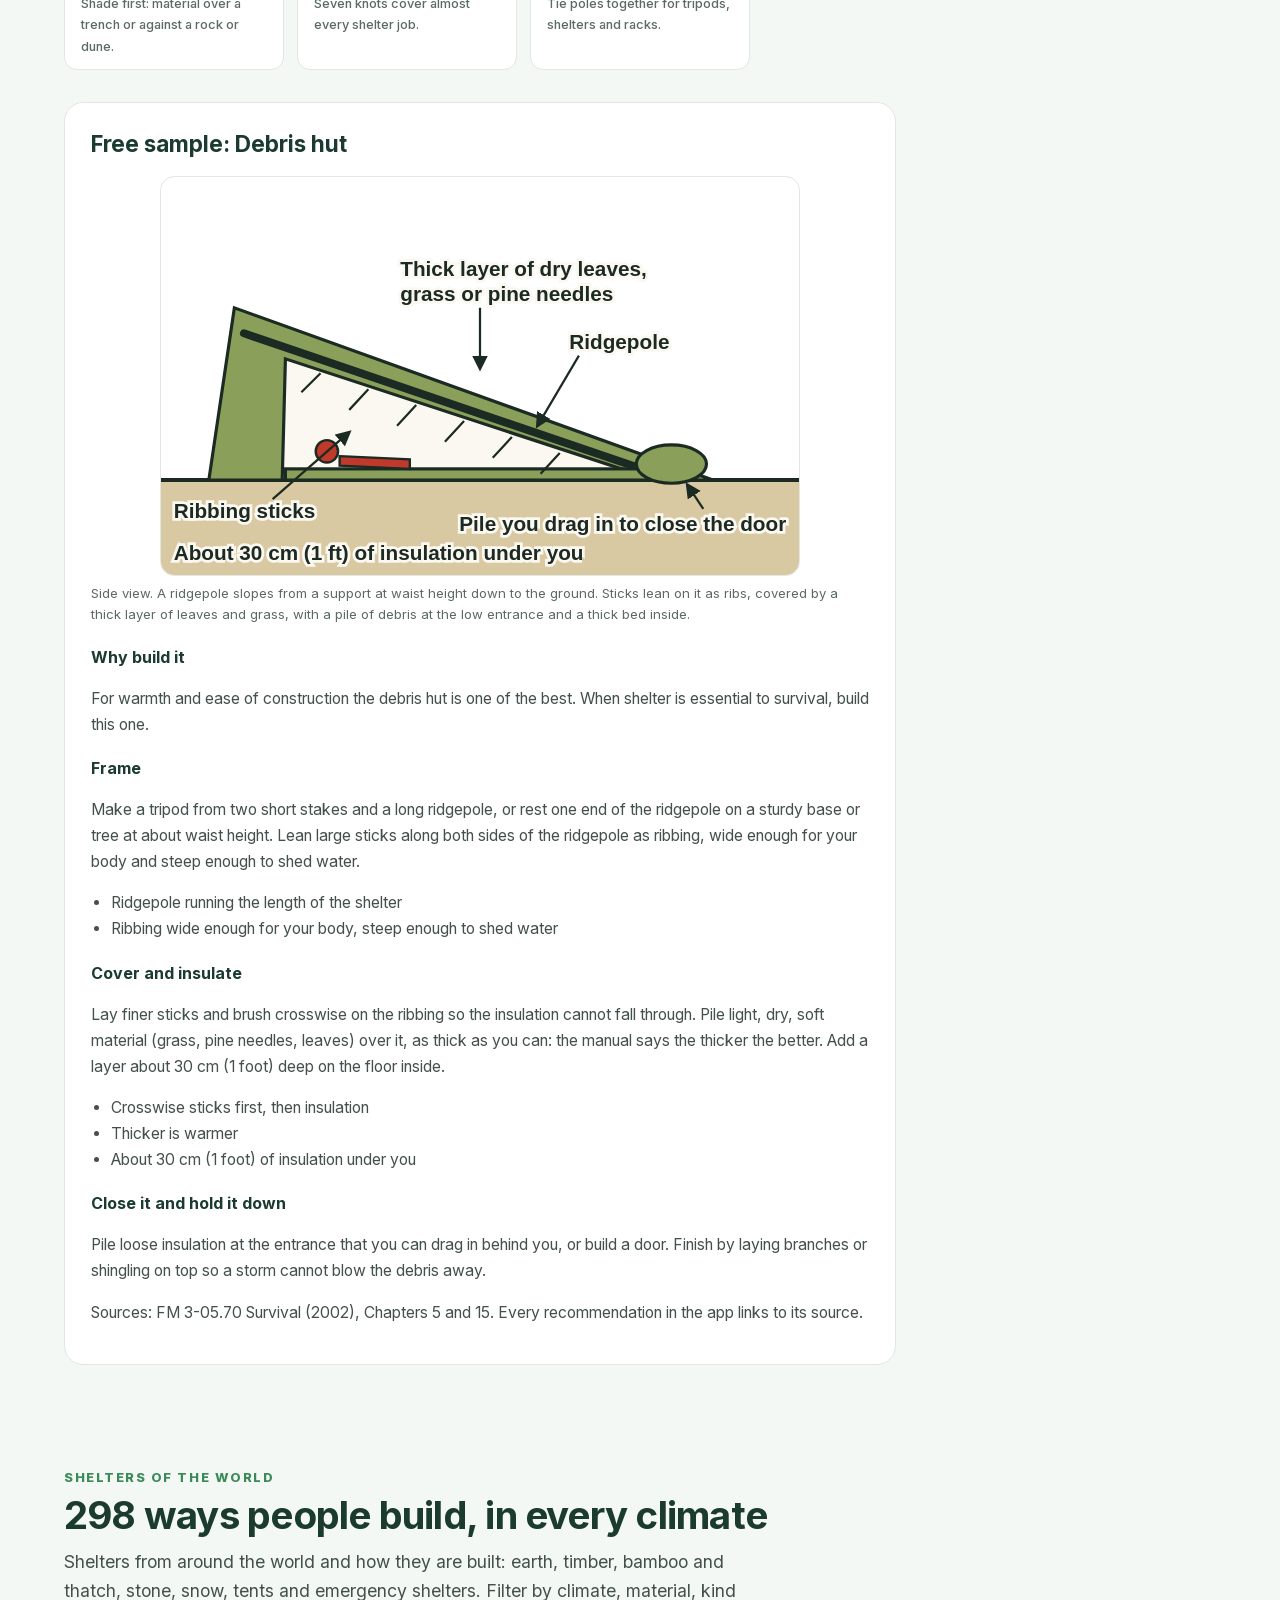
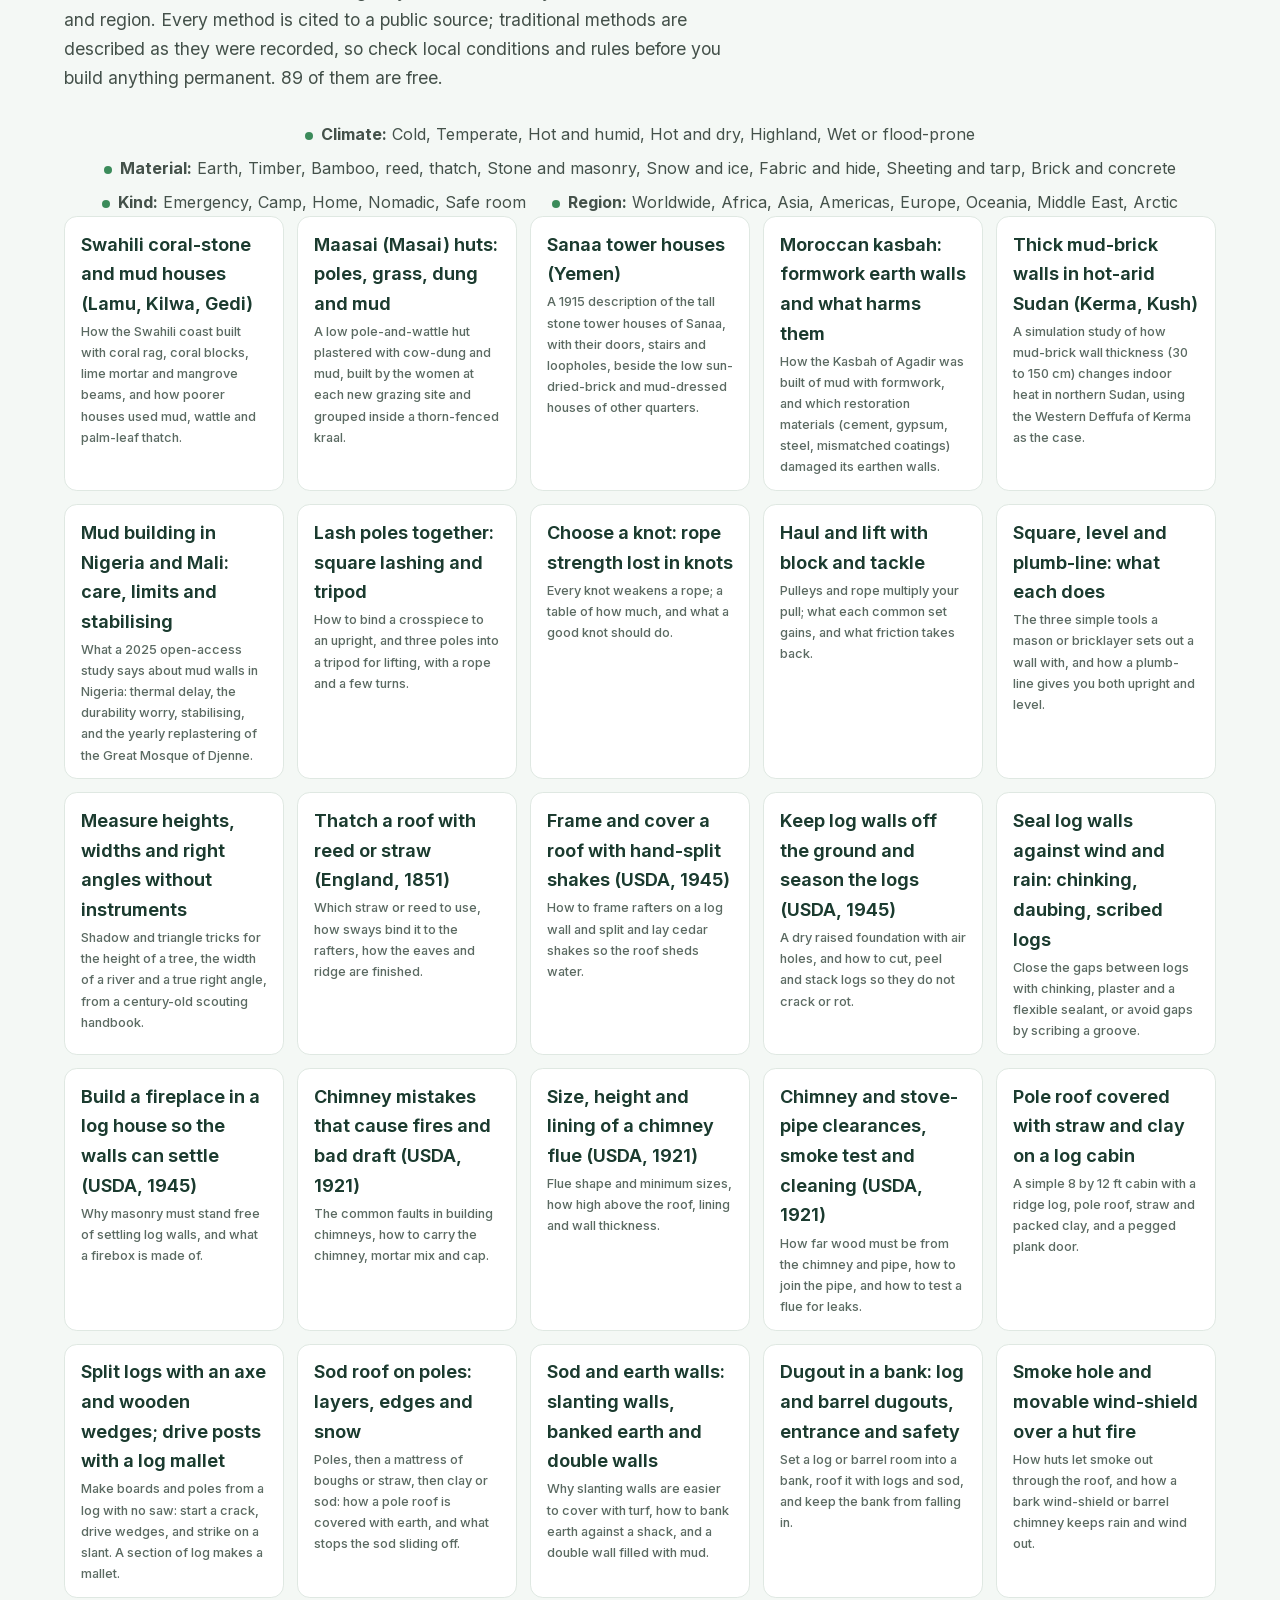
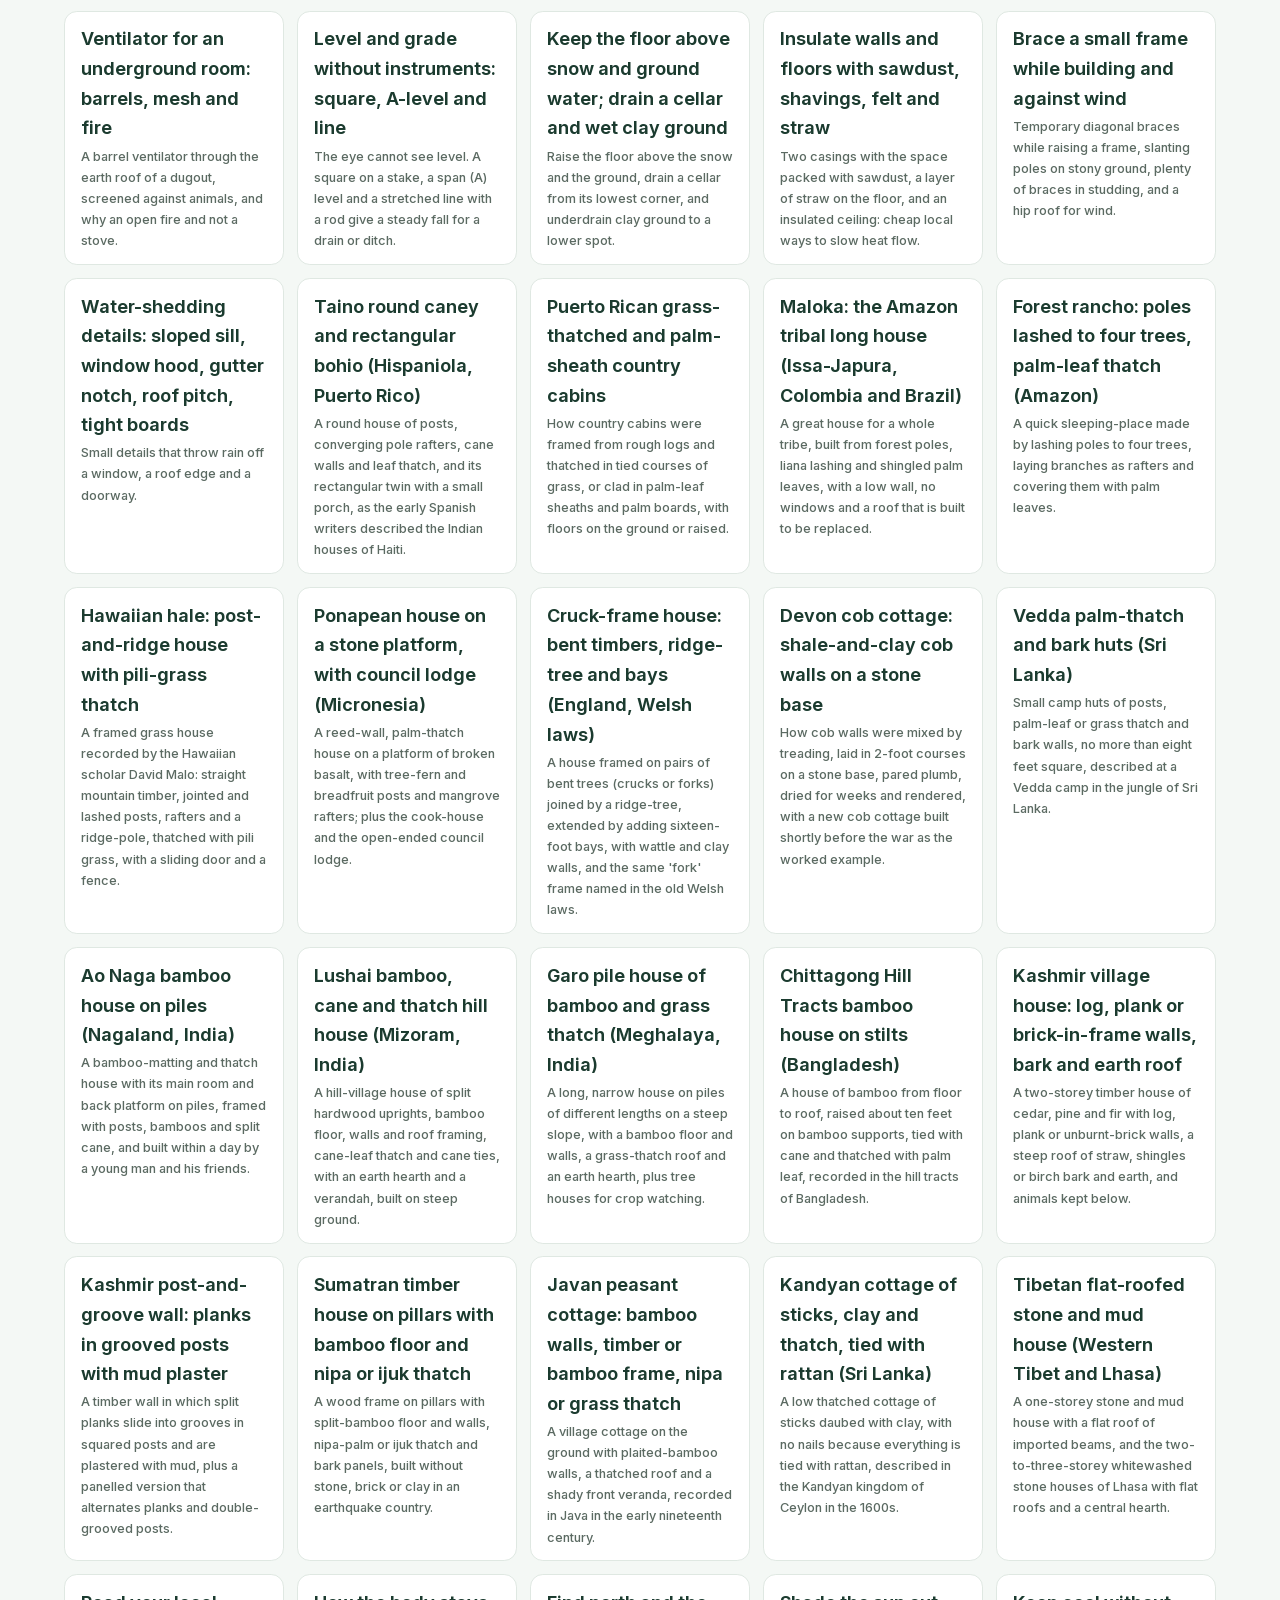
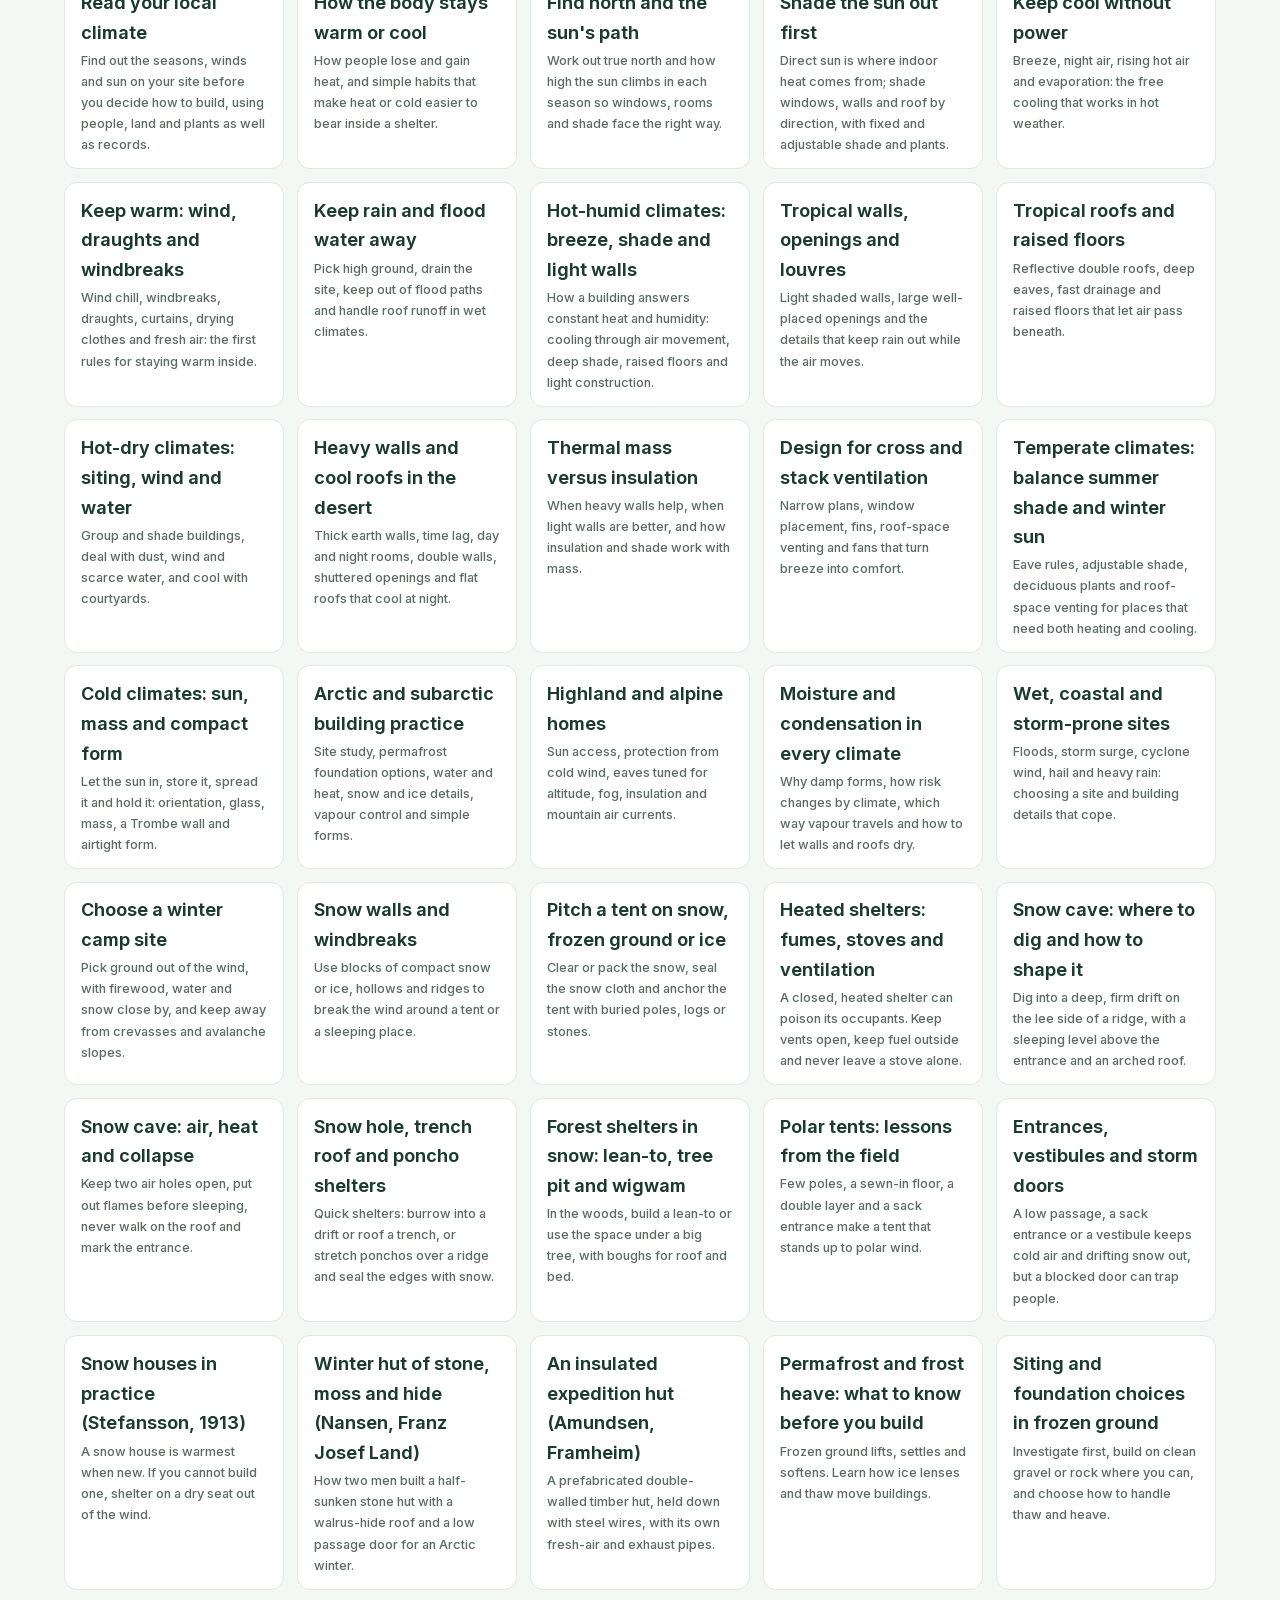
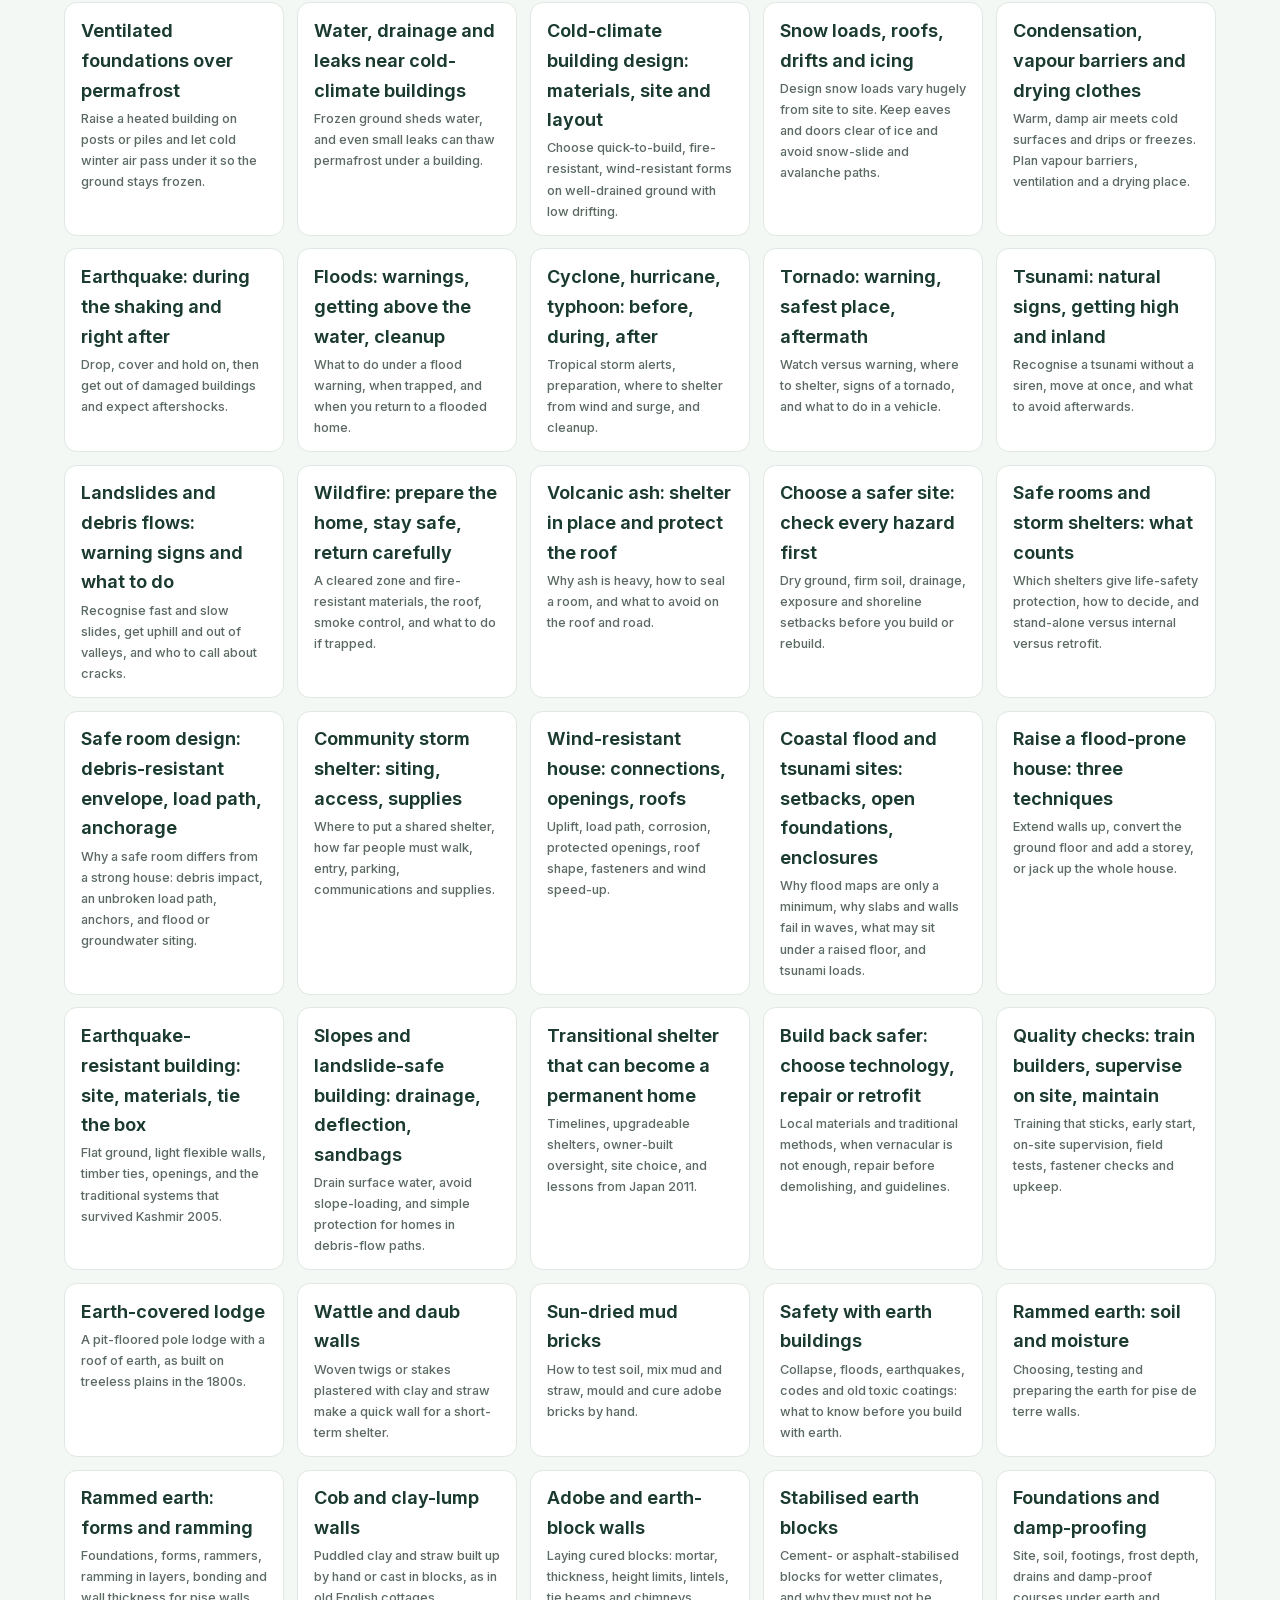
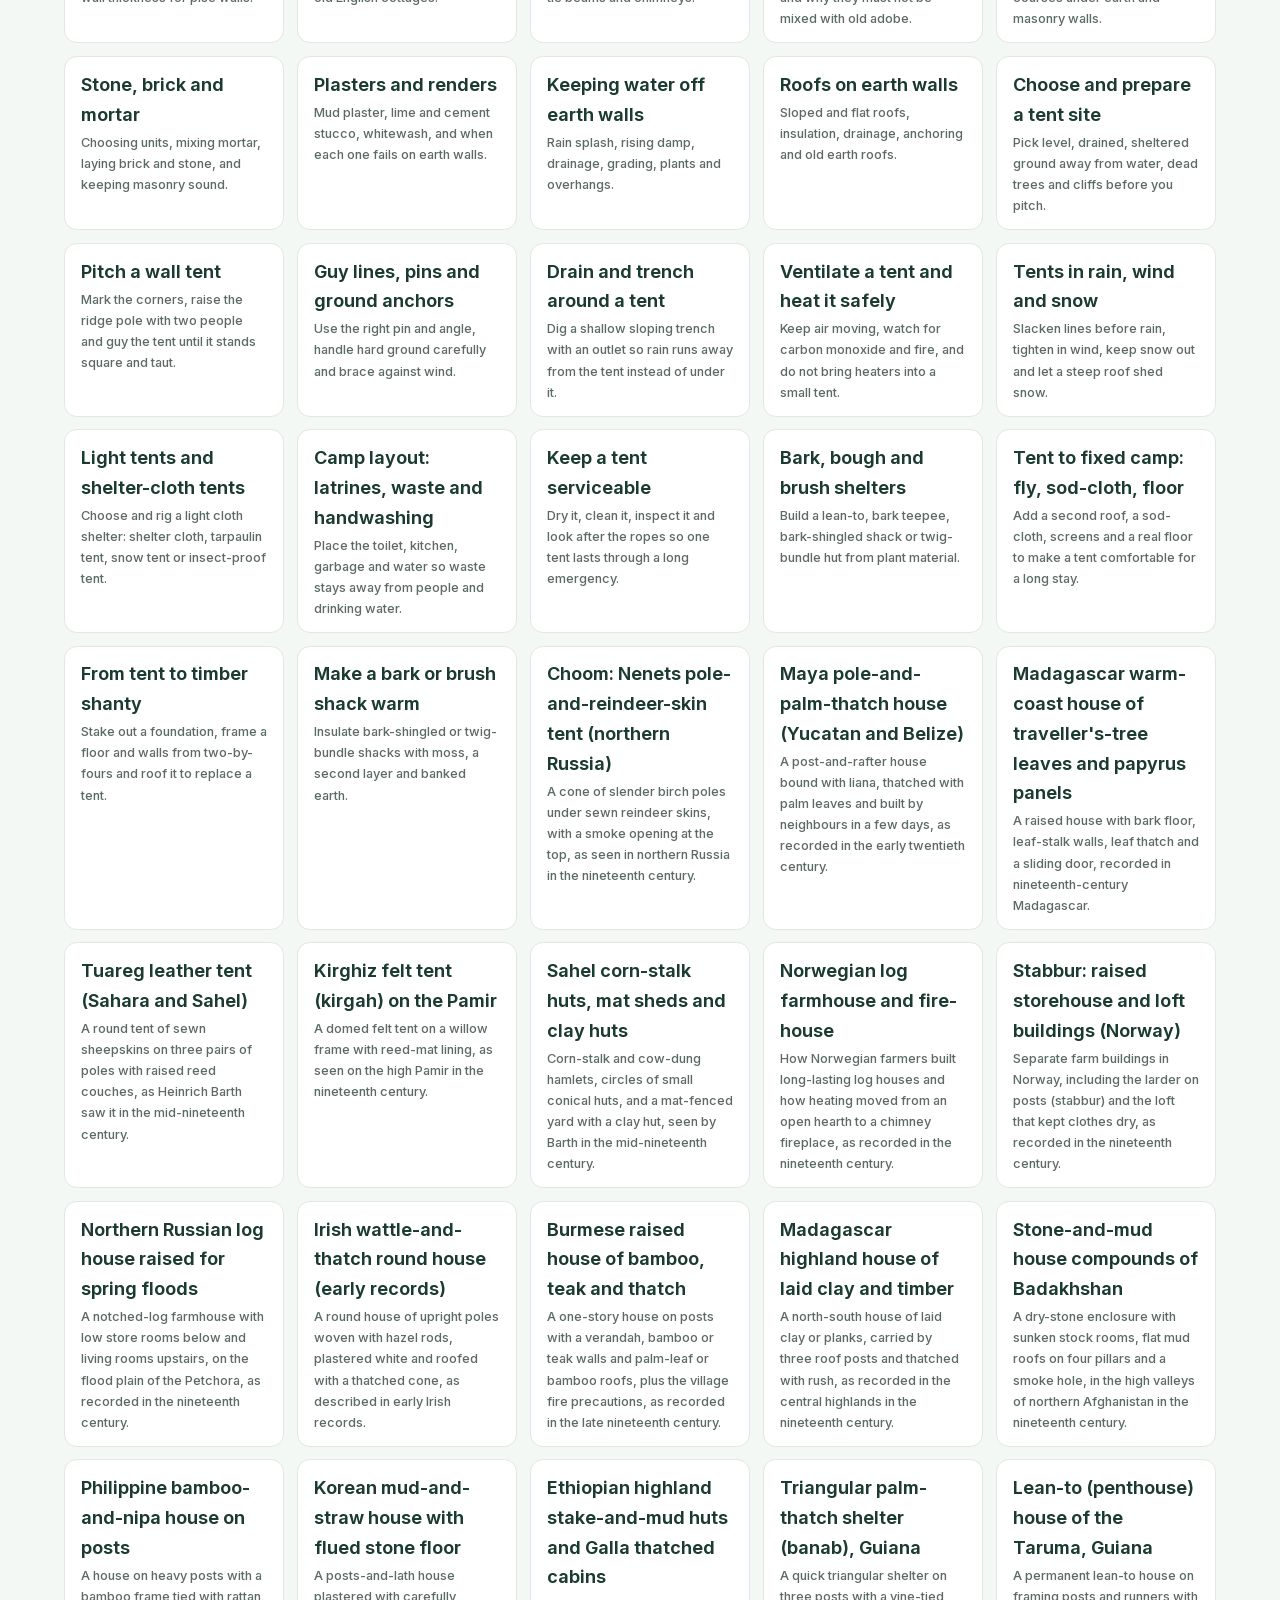
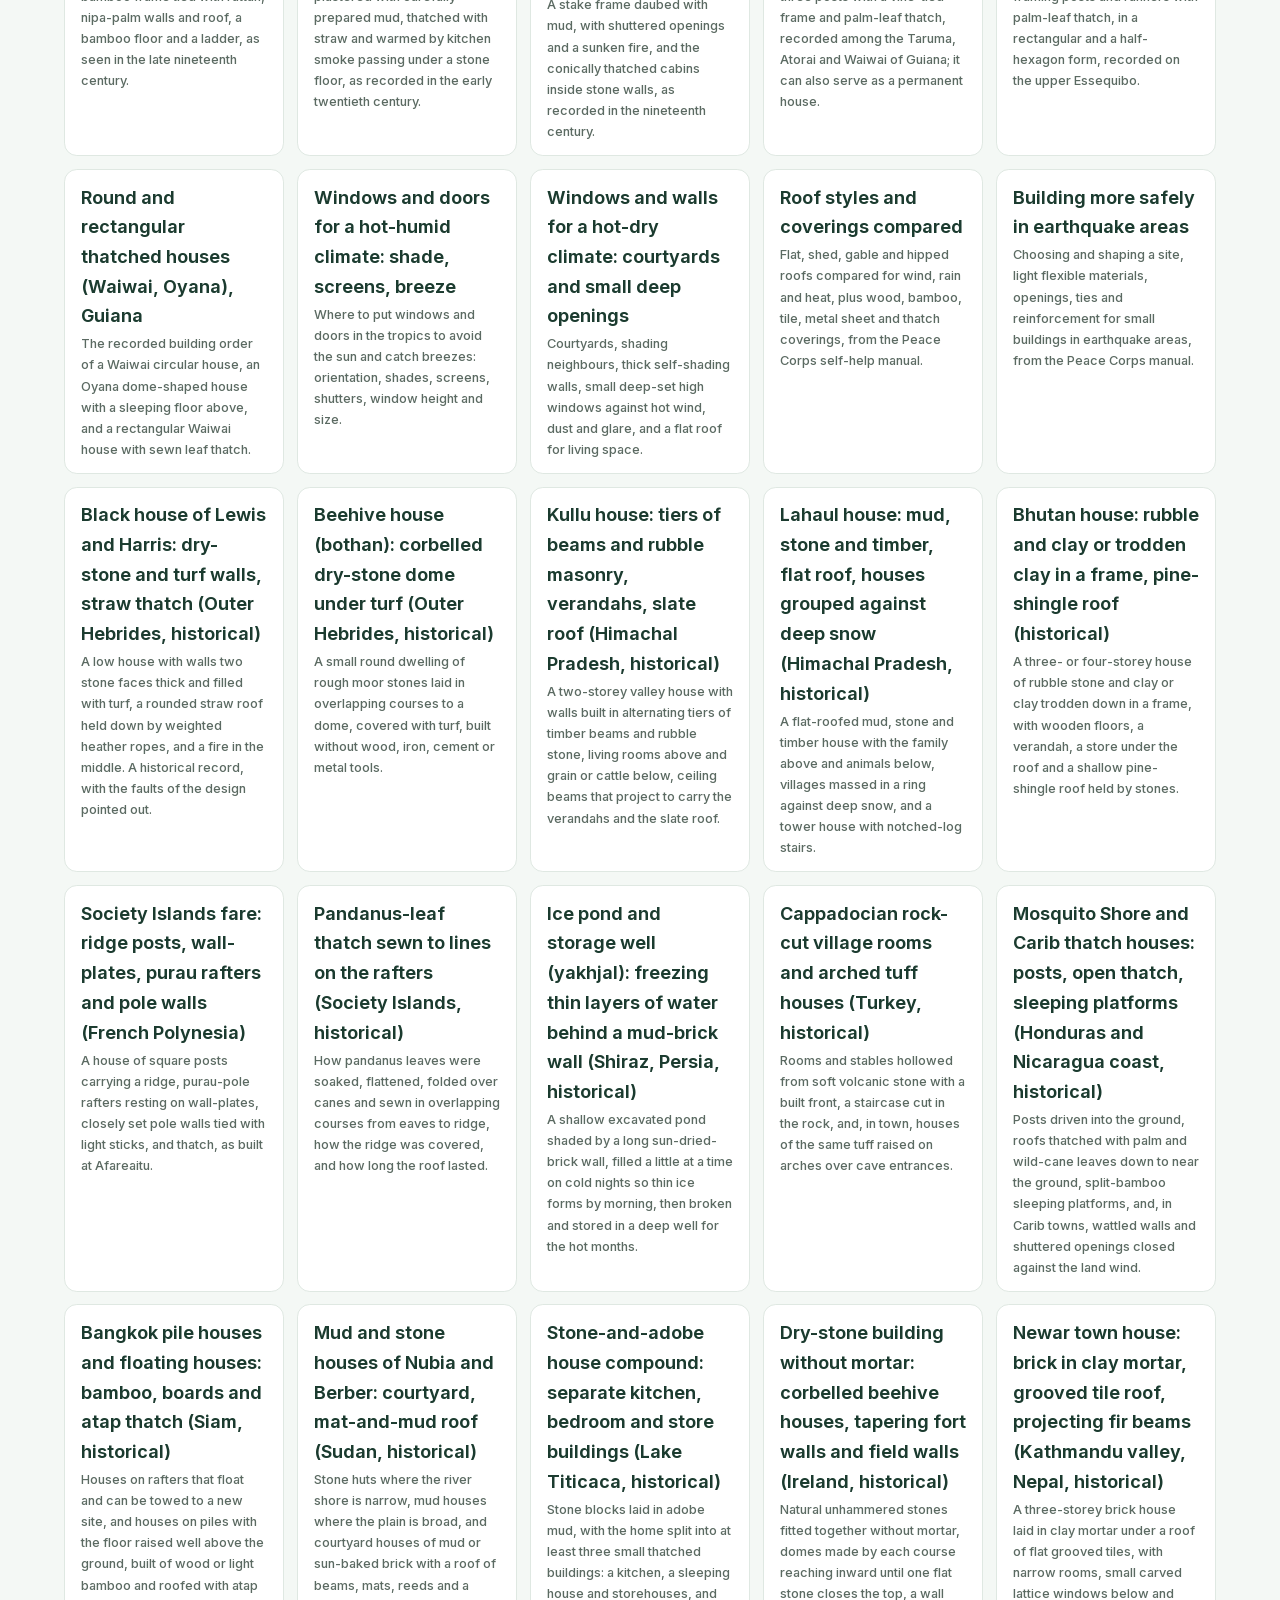
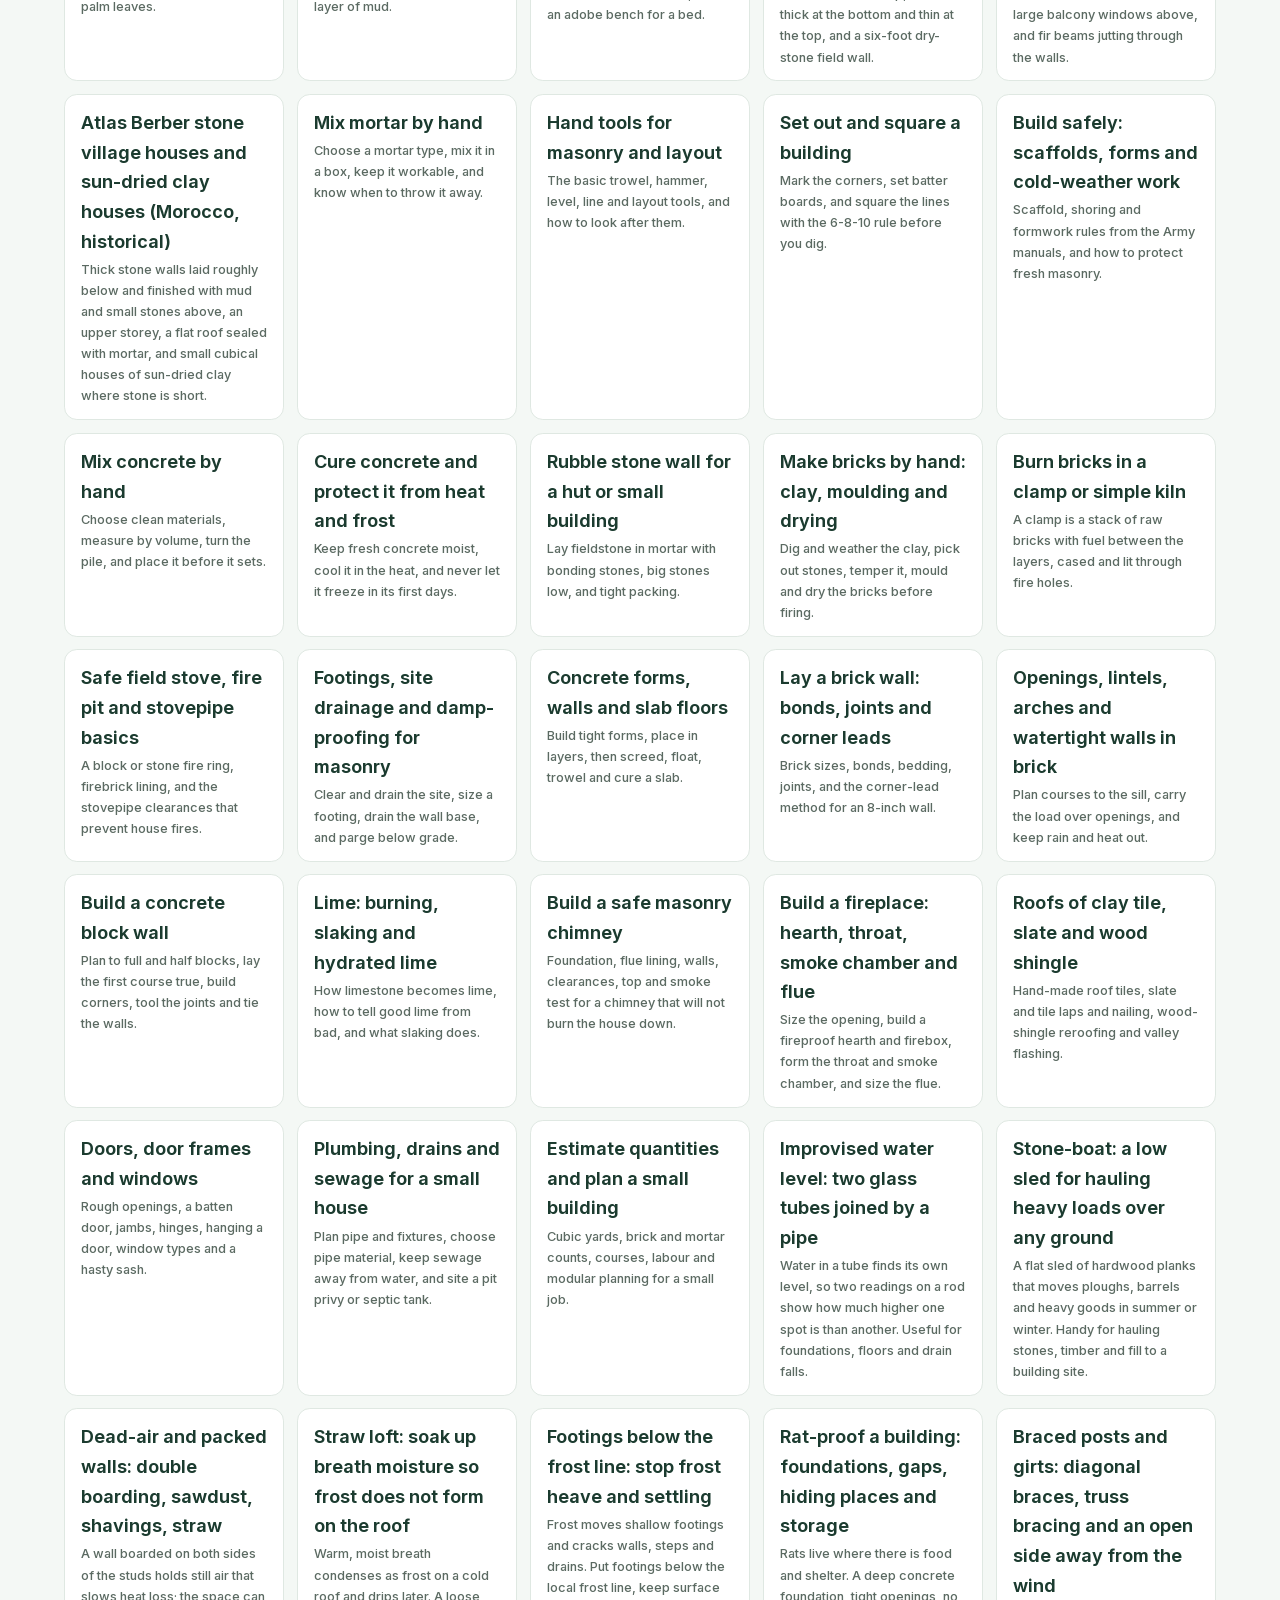
==== commit 3f849b65: "Link live Google Play listing Co-Authored-By: Claude Sonnet 5.5 <noreply@anthropic.com>" ====
--- a/index.html
+++ b/index.html
@@ -32,7 +32,7 @@
     <p class="tagline">Survive first. Then make it better, step by step.</p>
     <p class="lede">PlainShelter turns the materials at hand into a safe shelter, then shows you how to improve it one step at a time. No signal, no account, no jargon, and a citation on every recommendation.</p>
     <ul class="chips"><li>iPhone</li><li>Android</li></ul>
-    <p class="soon">In development. Not yet in the App Store or Google Play.</p>
+    <p class="soon"><a href="https://play.google.com/store/apps/details?id=com.equalinformation.plainshelter.app">Now on Google Play</a>. iPhone version coming soon.</p>
     <ul class="facts"><li>11 survival shelters</li><li>11 diagrams</li><li>298 shelters of the world</li><li>28 supporting survival guides</li><li>Guided step-by-step builds</li><li>2489 cited entries</li><li>No account. Free with ads; remove ads with a one-time purchase</li></ul>
     <p class="lede" style="margin-top:1.4rem;font-size:1rem">Every shelter points to the next upgrade, so one night of survival becomes a place to live. Survival shelters and knots are always free; PlainShelter Pro unlocks the upgrade ladder.</p>
   </div>
